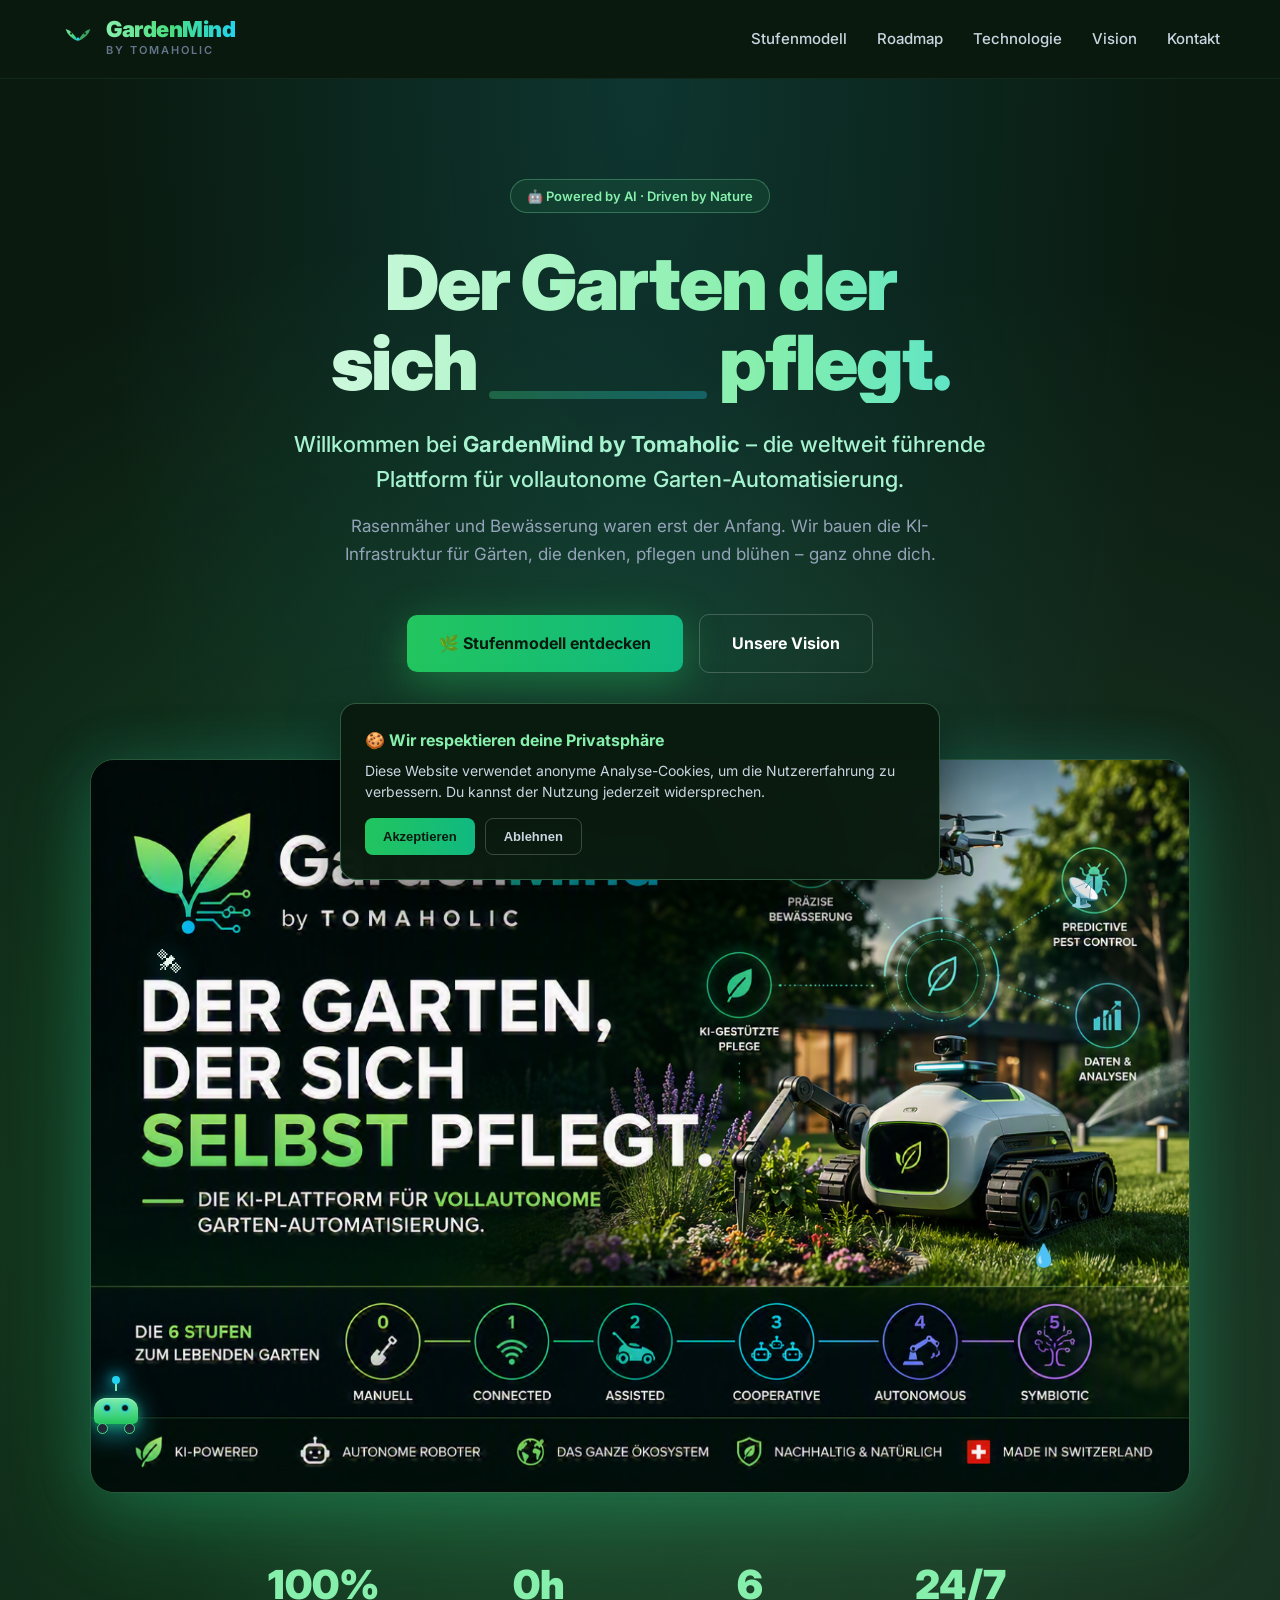
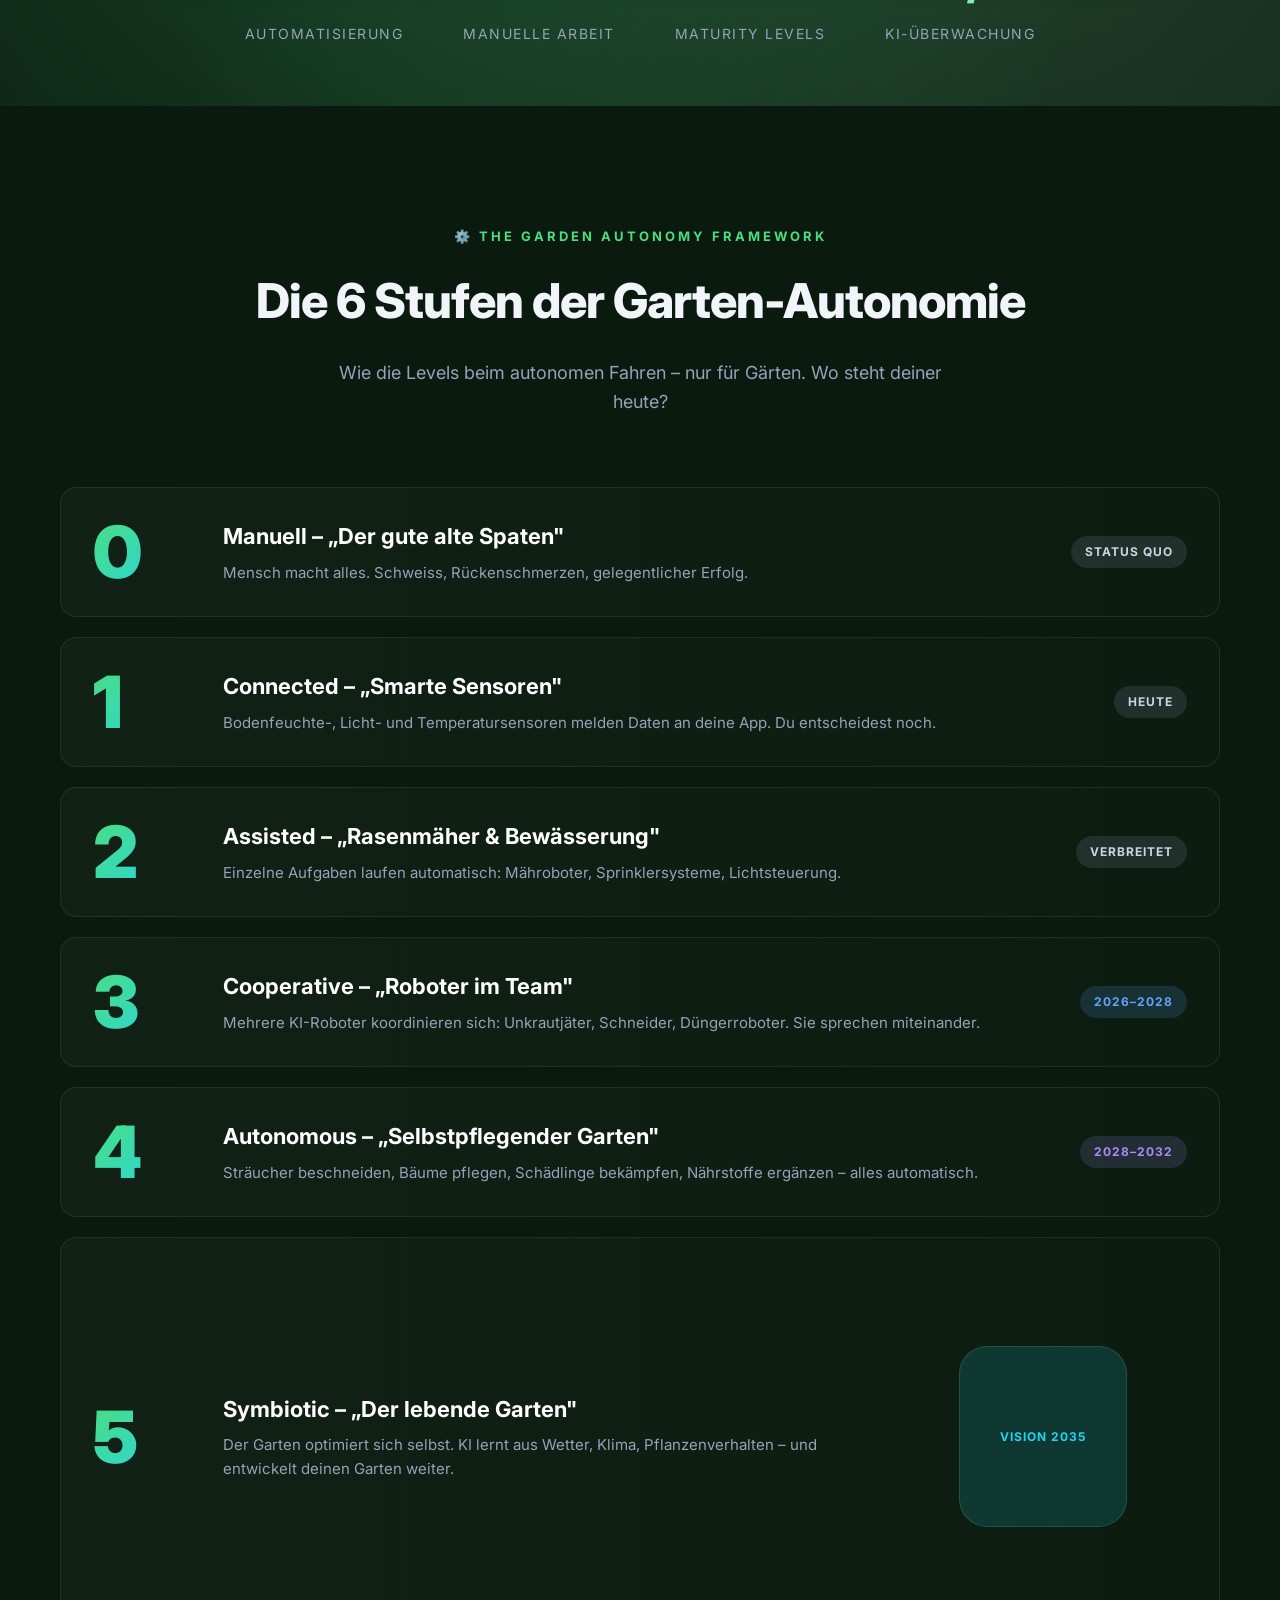
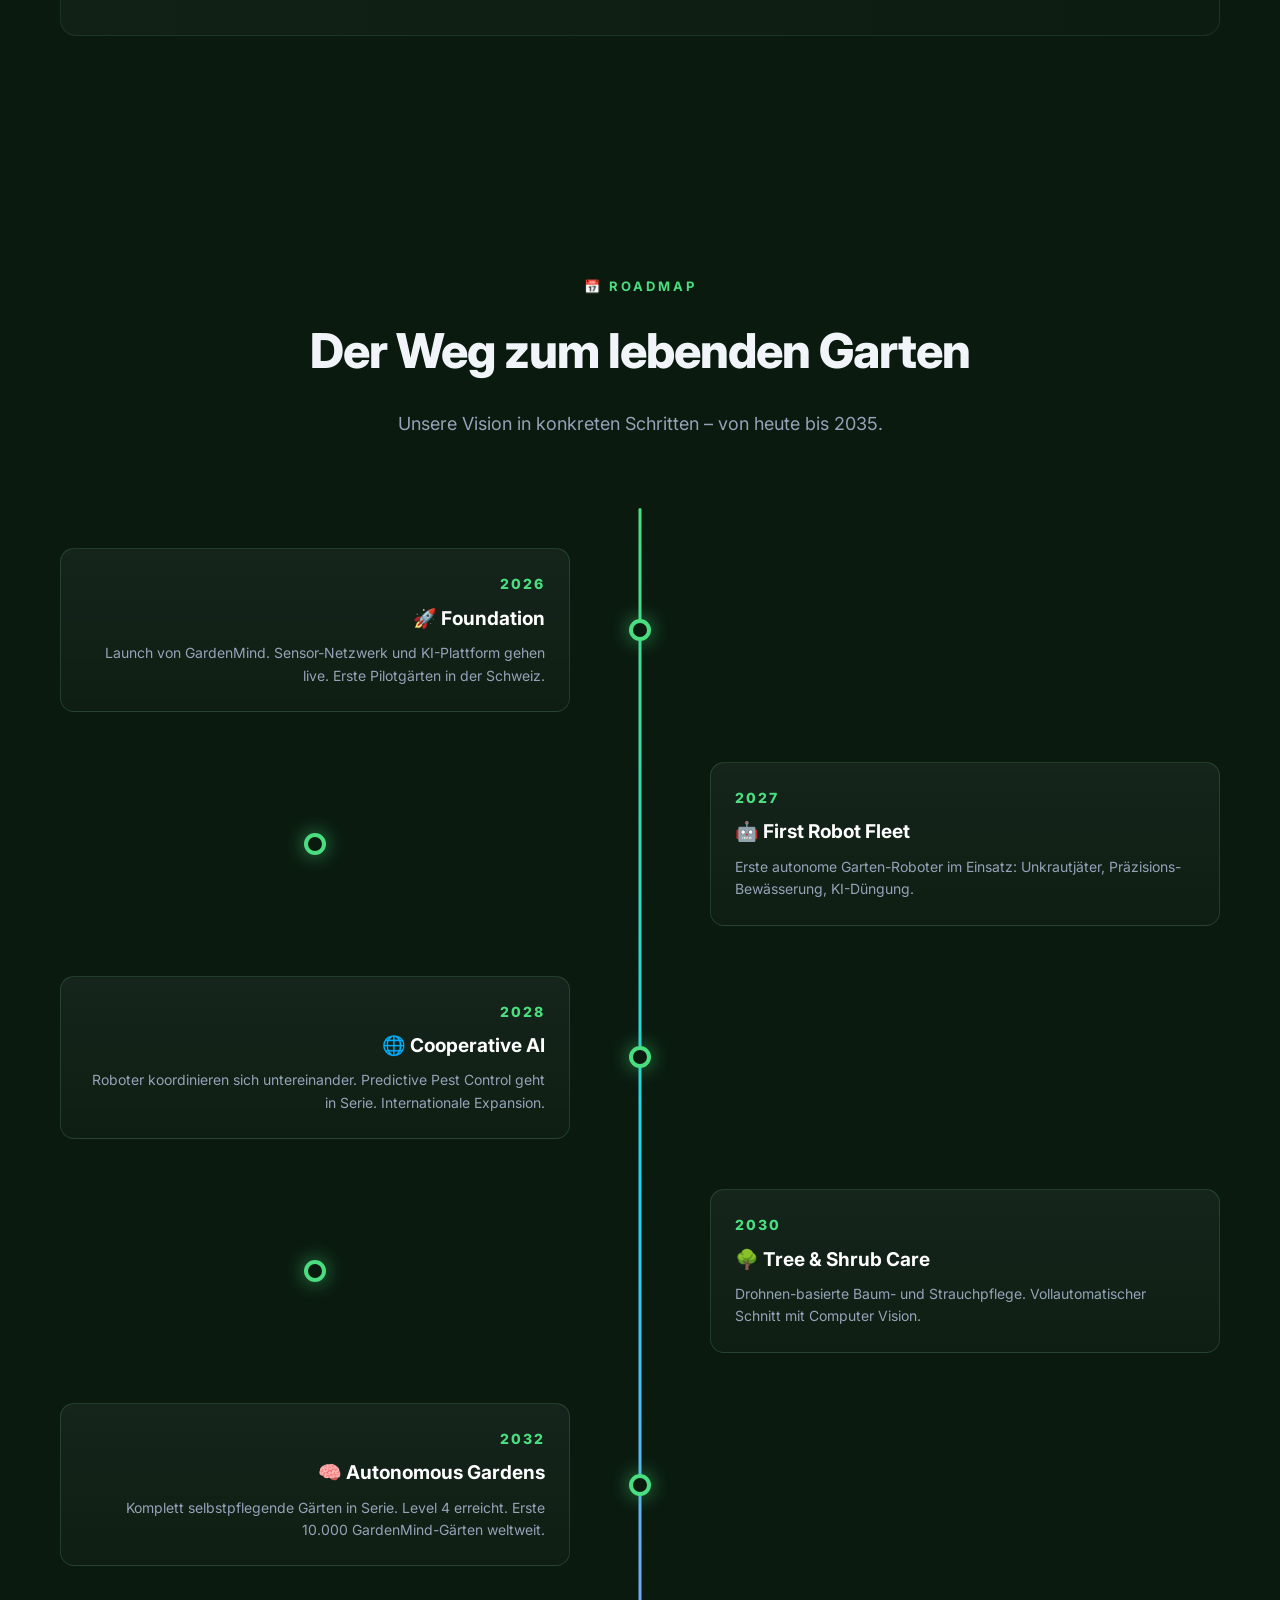
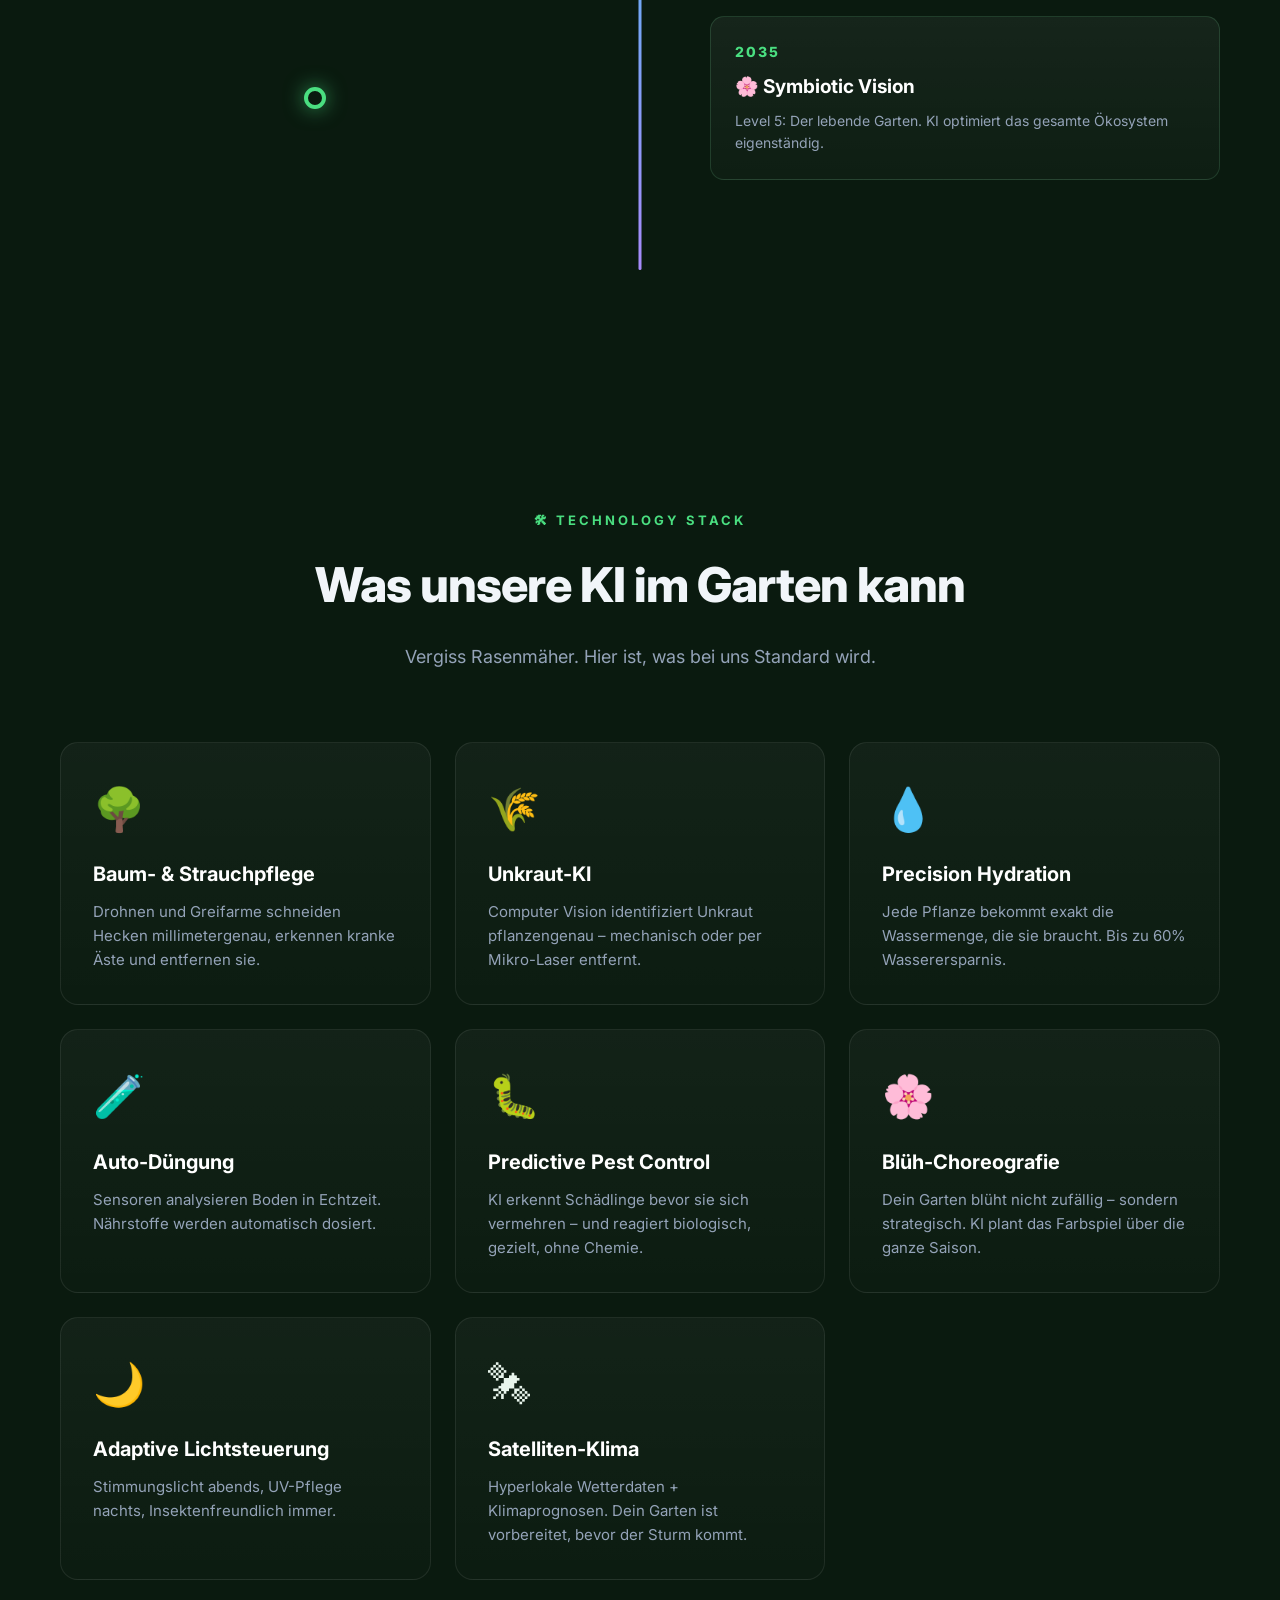
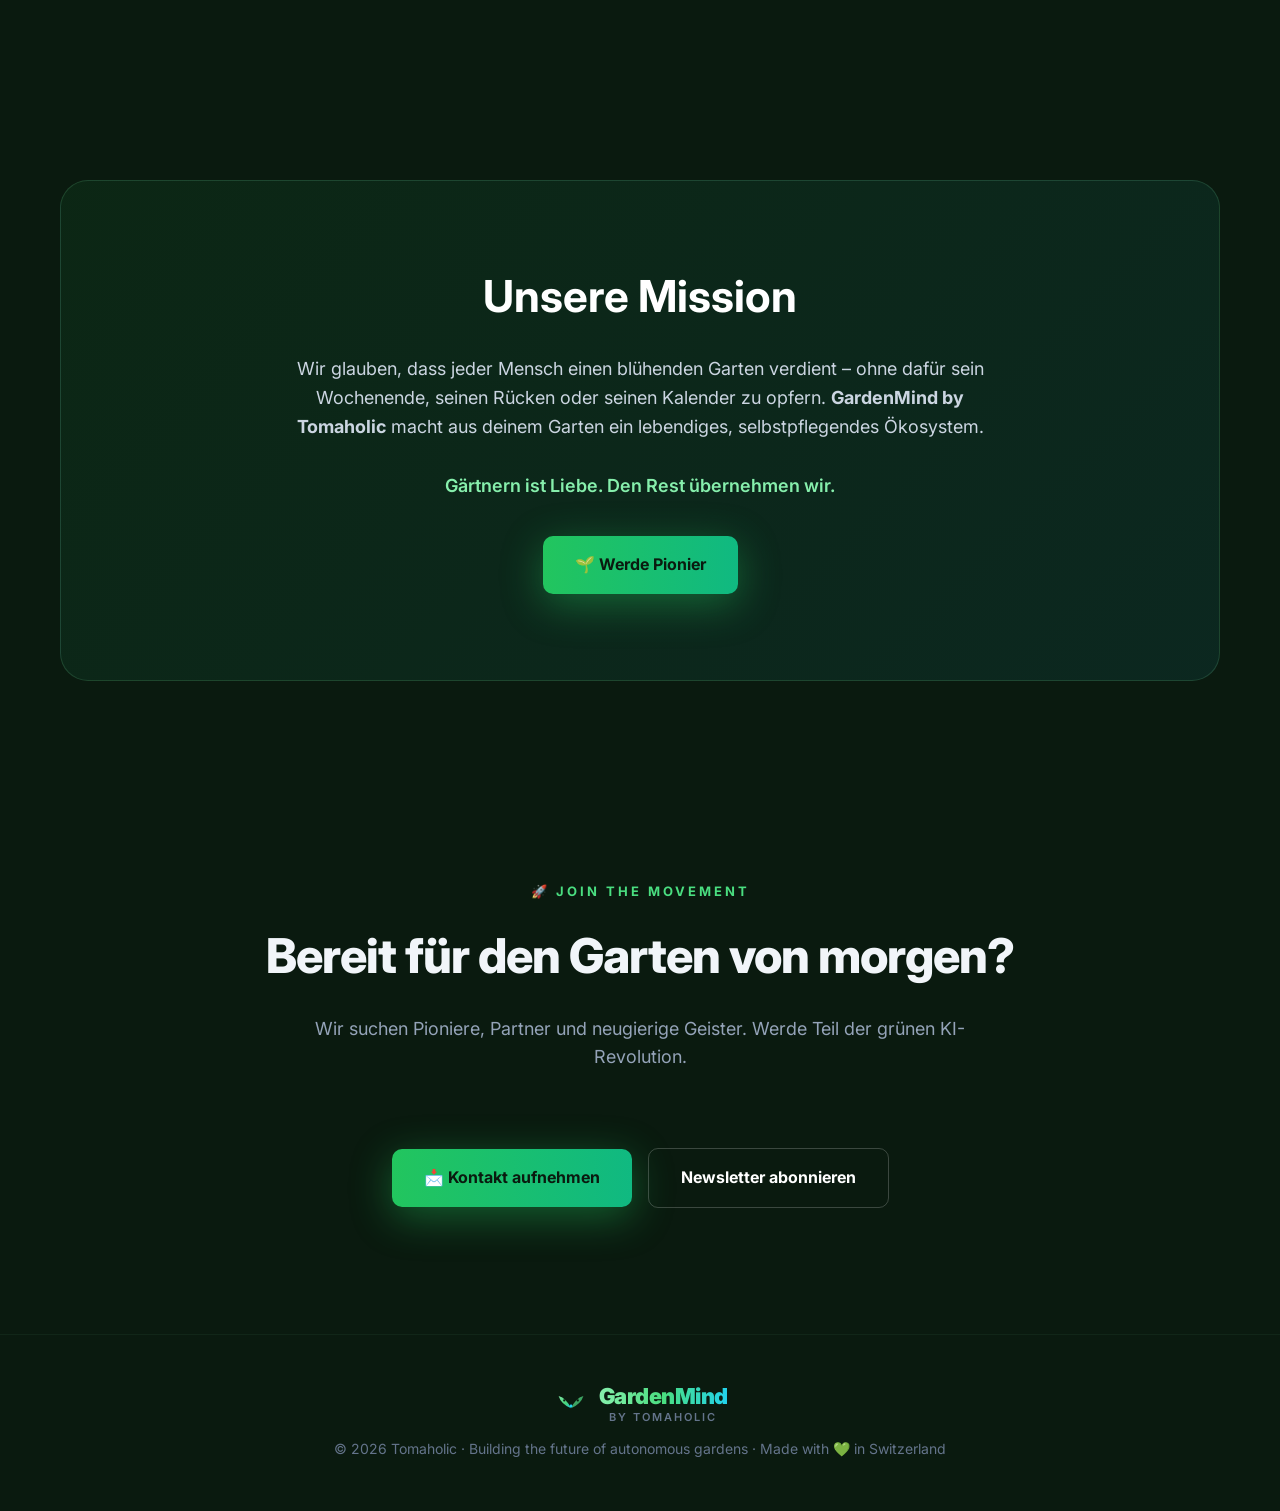
==== index.html @ 4bbeb1c3 "Update print statement from 'Hello' to 'Goodbye'" ====
<!DOCTYPE html>
<html lang="de">
<head>
    <meta charset="UTF-8">
    <meta name="viewport" content="width=device-width, initial-scale=1.0">

    <title>GardenMind by Tomaholic – Der Garten der sich selbst pflegt</title>
    <meta name="description" content="GardenMind by Tomaholic ist die weltweit führende KI-Plattform für vollautonome Garten-Automatisierung. In 6 Stufen zum Garten der Zukunft.">
    <meta name="keywords" content="Garten Automatisierung, AI Gartenpflege, Smart Garden, Autonomer Garten, Garten Roboter, KI Bewässerung, Tomaholic, GardenMind">
    <meta name="author" content="Tomaholic">
    <meta name="robots" content="index, follow">
    <link rel="canonical" href="https://tomaholic.ch">

    <meta property="og:type" content="website">
    <meta property="og:url" content="https://tomaholic.ch">
    <meta property="og:title" content="GardenMind by Tomaholic – Der Garten der sich selbst pflegt">
    <meta property="og:description" content="Die KI-Plattform für Gärten, die denken, blühen und sich pflegen.">
    <meta property="og:image" content="https://tomaholic.ch/hero.png">
    <meta property="og:locale" content="de_CH">
    <meta property="og:site_name" content="GardenMind by Tomaholic">

    <meta name="twitter:card" content="summary_large_image">
    <meta name="twitter:title" content="GardenMind by Tomaholic – Der Garten der sich selbst pflegt">
    <meta name="twitter:description" content="Die KI-Plattform für vollautonome Garten-Automatisierung.">
    <meta name="twitter:image" content="https://tomaholic.ch/hero.png">

    <link rel="icon" type="image/svg+xml" href="data:image/svg+xml,%3Csvg xmlns='http://www.w3.org/2000/svg' viewBox='0 0 64 64'%3E%3Cdefs%3E%3ClinearGradient id='g' x1='0%25' y1='0%25' x2='100%25' y2='100%25'%3E%3Cstop offset='0%25' stop-color='%2386efac'/%3E%3Cstop offset='60%25' stop-color='%234ade80'/%3E%3Cstop offset='100%25' stop-color='%2322d3ee'/%3E%3C/linearGradient%3E%3C/defs%3E%3Cpath d='M32 56 L32 36' stroke='url(%23g)' stroke-width='3' stroke-linecap='round'/%3E%3Cpath d='M32 36 Q14 28 10 14 Q24 18 32 36 Z' fill='url(%23g)'/%3E%3Cpath d='M32 36 Q50 28 54 14 Q40 18 32 36 Z' fill='url(%23g)' opacity='0.7'/%3E%3Ccircle cx='32' cy='32' r='2.5' fill='%2322d3ee'/%3E%3C/svg%3E">

    <meta name="theme-color" content="#0a1a0f">

    <link rel="preconnect" href="https://fonts.googleapis.com">
    <link rel="preconnect" href="https://fonts.gstatic.com" crossorigin>
    <link href="https://fonts.googleapis.com/css2?family=Inter:wght@400;600;700;800;900&display=swap" rel="stylesheet">

    <style>
        * { box-sizing: border-box; margin: 0; padding: 0; }
        html { scroll-behavior: smooth; }
        body { font-family: 'Inter', sans-serif; background: #0a1a0f; color: #e8f5ec; line-height: 1.6; overflow-x: hidden; }

        .reveal { opacity: 0; transform: translateY(40px); transition: opacity 0.8s ease, transform 0.8s ease; }
        .reveal.visible { opacity: 1; transform: translateY(0); }

        nav { display: flex; justify-content: space-between; align-items: center; padding: 18px 60px; position: sticky; top: 0; background: rgba(10, 26, 15, 0.85); backdrop-filter: blur(14px); z-index: 999; border-bottom: 1px solid rgba(134, 239, 172, 0.08); }
        .logo-wrap { display: flex; align-items: center; gap: 10px; }
        .logo-svg { width: 36px; height: 36px; }
        .logo-text { font-weight: 900; font-size: 22px; background: linear-gradient(90deg, #86efac, #4ade80, #22d3ee); -webkit-background-clip: text; -webkit-text-fill-color: transparent; letter-spacing: -0.5px; line-height: 1; }
        .logo-sub { font-size: 11px; font-weight: 600; color: #64748b; letter-spacing: 2px; text-transform: uppercase; display: block; margin-top: 2px; }
        nav ul { display: flex; list-style: none; gap: 30px; }
        nav a { text-decoration: none; color: #cbd5e1; font-size: 15px; font-weight: 500; transition: 0.2s; }
        nav a:hover { color: #86efac; }

        .hero { text-align: center; padding: 100px 20px 60px; background: radial-gradient(ellipse at top, rgba(34,211,238,0.15), transparent 60%), radial-gradient(ellipse at 30% 70%, rgba(74,222,128,0.25), transparent 60%), radial-gradient(ellipse at 80% 80%, rgba(134,239,172,0.18), transparent 60%); position: relative; overflow: hidden; }
        .badge { display: inline-block; padding: 6px 16px; border-radius: 999px; border: 1px solid rgba(134,239,172,0.3); background: rgba(74,222,128,0.08); color: #86efac; font-size: 13px; font-weight: 600; margin-bottom: 30px; }
        .hero h1 { font-size: 76px; font-weight: 900; background: linear-gradient(90deg, #ffffff 0%, #86efac 60%, #22d3ee 100%); -webkit-background-clip: text; -webkit-text-fill-color: transparent; margin-bottom: 24px; line-height: 1.05; letter-spacing: -2px; }
        .hero h1 .underline { position: relative; display: inline-block; }
        .hero h1 .underline::after { content: ''; position: absolute; bottom: 4px; left: 0; width: 100%; height: 8px; background: linear-gradient(90deg, #4ade80, #22d3ee); opacity: 0.3; border-radius: 4px; z-index: -1; }
        .hero p.subtitle { font-size: 22px; color: #a7f3d0; max-width: 720px; margin: 0 auto 16px; font-weight: 500; }
        .hero p.subtext { font-size: 17px; color: #94a3b8; max-width: 640px; margin: 0 auto 40px; }

        .btn { display: inline-block; padding: 16px 32px; font-size: 16px; font-weight: 700; border-radius: 10px; text-decoration: none; transition: 0.3s; margin: 6px; cursor: pointer; border: none; }
        .btn-primary { background: linear-gradient(90deg, #22c55e, #10b981); color: #0a1a0f; box-shadow: 0 10px 40px rgba(34,197,94,0.4); }
        .btn-primary:hover { transform: translateY(-3px); box-shadow: 0 16px 50px rgba(34,197,94,0.6); }
        .btn-secondary { border: 1px solid rgba(255,255,255,0.2); color: #fff; }
        .btn-secondary:hover { background: rgba(255,255,255,0.06); border-color: #86efac; }

        /* === HERO VISUAL (Bild + Mini-Roboter + Sensoren) === */
        .hero-visual { position: relative; max-width: 1100px; margin: 80px auto 20px; border-radius: 24px; overflow: hidden; box-shadow: 0 30px 80px rgba(34,197,94,0.25), 0 0 60px rgba(34,211,238,0.15); border: 1px solid rgba(134,239,172,0.2); animation: heroEntrance 1.2s ease-out; }
        @keyframes heroEntrance { from { opacity: 0; transform: translateY(40px) scale(0.95); } to { opacity: 1; transform: translateY(0) scale(1); } }
        .hero-image { display: block; width: 100%; height: auto; transition: transform 0.6s ease; }
        .hero-visual:hover .hero-image { transform: scale(1.02); }
        .hero-glow { position: absolute; inset: -20px; background: radial-gradient(ellipse at center, rgba(74,222,128,0.15), transparent 70%); z-index: -1; animation: glowPulse 4s ease-in-out infinite; pointer-events: none; }
        @keyframes glowPulse { 0%, 100% { opacity: 0.6; transform: scale(1); } 50% { opacity: 1; transform: scale(1.05); } }

        .mini-robot { position: absolute; bottom: 8%; width: 50px; height: 45px; animation: miniDrive 14s linear infinite; filter: drop-shadow(0 4px 12px rgba(34,211,238,0.6)); z-index: 5; }
        @keyframes miniDrive { 0% { left: -8%; transform: scaleX(1); } 45% { left: 92%; transform: scaleX(1); } 50% { left: 92%; transform: scaleX(-1); } 95% { left: -8%; transform: scaleX(-1); } 100% { left: -8%; transform: scaleX(1); } }
        .mini-robot-body { position: absolute; bottom: 10px; left: 3px; width: 44px; height: 26px; background: linear-gradient(180deg, #86efac, #22c55e); border-radius: 12px 12px 5px 5px; box-shadow: 0 2px 10px rgba(34,197,94,0.6), inset 0 1px 0 rgba(255,255,255,0.3); }
        .mini-robot-eye { position: absolute; top: 6px; width: 8px; height: 8px; background: #0a1a0f; border-radius: 50%; border: 1.5px solid #22d3ee; animation: miniBlink 3s infinite; box-shadow: 0 0 8px #22d3ee; }
        .mini-robot-eye.left { left: 9px; }
        .mini-robot-eye.right { right: 9px; }
        @keyframes miniBlink { 0%,92%,100% { transform: scaleY(1); } 95% { transform: scaleY(0.1); } }
        .mini-robot-antenna { position: absolute; top: -8px; left: 50%; transform: translateX(-50%); width: 2px; height: 10px; background: #86efac; }
        .mini-robot-antenna::after { content: ''; position: absolute; top: -5px; left: -3px; width: 8px; height: 8px; background: #22d3ee; border-radius: 50%; box-shadow: 0 0 12px #22d3ee, 0 0 20px #22d3ee; animation: miniSignal 1s ease-in-out infinite; }
        @keyframes miniSignal { 0%,100% { opacity: 0.5; transform: scale(0.8); } 50% { opacity: 1; transform: scale(1.4); } }
        .mini-robot-wheel { position: absolute; bottom: 0; width: 11px; height: 11px; background: #1f2937; border-radius: 50%; border: 1.5px solid #4ade80; animation: miniSpin 0.4s linear infinite; }
        .mini-robot-wheel.left { left: 6px; }
        .mini-robot-wheel.right { right: 6px; }
        @keyframes miniSpin { from { transform: rotate(0deg); } to { transform: rotate(360deg); } }

        .floating-sensor { position: absolute; font-size: 28px; filter: drop-shadow(0 4px 12px rgba(34,211,238,0.5)); animation: float 5s ease-in-out infinite; pointer-events: none; z-index: 4; }
        .floating-sensor.s1 { top: 15%; right: 8%; animation-delay: 0s; }
        .floating-sensor.s2 { top: 25%; left: 6%; animation-delay: -1.5s; font-size: 24px; }
        .floating-sensor.s3 { bottom: 30%; right: 12%; animation-delay: -3s; font-size: 22px; }
        @keyframes float { 0%,100% { transform: translateY(0) rotate(0deg); } 50% { transform: translateY(-15px) rotate(5deg); } }

        .stats { display: flex; justify-content: center; gap: 60px; margin-top: 60px; flex-wrap: wrap; }
        .stat { text-align: center; }
        .stat-number { font-size: 40px; font-weight: 900; color: #86efac; display: inline-block; }
        .stat-label { color: #94a3b8; font-size: 14px; text-transform: uppercase; letter-spacing: 1.5px; margin-top: 6px; }

        section { padding: 120px 60px; max-width: 1280px; margin: 0 auto; }
        .section-tag { text-align: center; color: #4ade80; font-weight: 700; text-transform: uppercase; letter-spacing: 3px; font-size: 13px; margin-bottom: 16px; }
        .section-title { text-align: center; font-size: 48px; font-weight: 800; margin-bottom: 20px; color: #f1f5f9; letter-spacing: -1px; }
        .section-subtitle { text-align: center; color: #94a3b8; font-size: 18px; max-width: 650px; margin: 0 auto 70px; }

        .levels { display: grid; gap: 20px; }
        .level { display: grid; grid-template-columns: 100px 1fr auto; align-items: center; gap: 30px; padding: 28px 32px; background: linear-gradient(90deg, rgba(255,255,255,0.03), rgba(255,255,255,0.01)); border: 1px solid rgba(134,239,172,0.1); border-radius: 16px; transition: 0.3s; }
        .level:hover { transform: translateX(8px); border-color: rgba(134,239,172,0.4); box-shadow: 0 10px 40px rgba(0,0,0,0.4); }
        .level-num { font-size: 72px; font-weight: 900; background: linear-gradient(135deg, #4ade80, #22d3ee); -webkit-background-clip: text; -webkit-text-fill-color: transparent; line-height: 1; }
        .level-content h3 { font-size: 22px; color: #fff; margin-bottom: 6px; }
        .level-content p { color: #94a3b8; font-size: 15px; }
        .level-tag { padding: 6px 14px; border-radius: 999px; font-size: 12px; font-weight: 700; text-transform: uppercase; letter-spacing: 1px; white-space: nowrap; }
        .level-tag.now { background: rgba(148,163,184,0.15); color: #cbd5e1; }
        .level-tag.soon { background: rgba(96,165,250,0.15); color: #60a5fa; }
        .level-tag.future { background: rgba(167,139,250,0.15); color: #a78bfa; }
        .level-tag.vision { background: rgba(34,211,238,0.15); color: #22d3ee; }

        .roadmap { position: relative; padding: 40px 0; }
        .roadmap::before { content: ''; position: absolute; left: 50%; top: 0; bottom: 0; width: 3px; background: linear-gradient(180deg, #4ade80, #22d3ee, #a78bfa); transform: translateX(-50%); border-radius: 3px; }
        .milestone { display: grid; grid-template-columns: 1fr 80px 1fr; align-items: center; gap: 30px; margin-bottom: 50px; position: relative; }
        .milestone-dot { width: 22px; height: 22px; background: #0a1a0f; border: 4px solid #4ade80; border-radius: 50%; justify-self: center; z-index: 2; box-shadow: 0 0 20px rgba(74,222,128,0.6); }
        .milestone-card { background: linear-gradient(180deg, rgba(255,255,255,0.05), rgba(255,255,255,0.02)); border: 1px solid rgba(134,239,172,0.15); border-radius: 14px; padding: 24px; transition: 0.3s; }
        .milestone-card:hover { transform: scale(1.03); border-color: rgba(134,239,172,0.4); box-shadow: 0 10px 30px rgba(0,0,0,0.3); }
        .milestone-year { font-size: 14px; font-weight: 800; color: #4ade80; letter-spacing: 2px; margin-bottom: 8px; }
        .milestone-card h3 { font-size: 19px; color: #fff; margin-bottom: 8px; }
        .milestone-card p { color: #94a3b8; font-size: 14px; }
        .milestone.right .milestone-card { grid-column: 3; }
        .milestone.left .milestone-card { grid-column: 1; text-align: right; }

        .features { display: grid; grid-template-columns: repeat(auto-fit, minmax(280px, 1fr)); gap: 24px; }
        .feature { background: linear-gradient(180deg, rgba(255,255,255,0.04), rgba(255,255,255,0.01)); border: 1px solid rgba(255,255,255,0.08); border-radius: 18px; padding: 32px; transition: 0.3s; }
        .feature:hover { transform: translateY(-8px); border-color: rgba(134,239,172,0.4); box-shadow: 0 20px 50px rgba(0,0,0,0.5); }
        .feature .emoji { font-size: 42px; margin-bottom: 16px; display: block; }
        .feature h3 { font-size: 20px; color: #fff; margin-bottom: 10px; }
        .feature p { color: #94a3b8; font-size: 15px; }

        .vision { text-align: center; background: linear-gradient(135deg, rgba(34,197,94,0.08), rgba(34,211,238,0.08)); border: 1px solid rgba(134,239,172,0.15); border-radius: 28px; padding: 80px 40px; margin: 80px 60px; }
        .vision h2 { font-size: 44px; margin-bottom: 24px; color: #fff; }
        .vision p { color: #cbd5e1; font-size: 18px; max-width: 700px; margin: 0 auto 30px; }

        footer { text-align: center; padding: 50px 20px; color: #64748b; font-size: 14px; border-top: 1px solid rgba(134,239,172,0.06); }
        footer .logo-wrap { justify-content: center; margin-bottom: 12px; }

        .scroll-top { position: fixed; bottom: 30px; right: 30px; width: 50px; height: 50px; background: linear-gradient(135deg, #22c55e, #10b981); color: #0a1a0f; border: none; border-radius: 50%; font-size: 24px; cursor: pointer; box-shadow: 0 6px 20px rgba(34,197,94,0.4); opacity: 0; pointer-events: none; transition: opacity 0.3s, transform 0.3s; z-index: 998; }
        .scroll-top.visible { opacity: 1; pointer-events: auto; }
        .scroll-top:hover { transform: translateY(-4px); }

        .cookie-banner { position: fixed; bottom: 20px; left: 20px; right: 20px; max-width: 600px; margin: 0 auto; background: rgba(10,26,15,0.98); border: 1px solid rgba(134,239,172,0.3); border-radius: 16px; padding: 24px; color: #e8f5ec; font-size: 14px; box-shadow: 0 20px 50px rgba(0,0,0,0.5); z-index: 9999; backdrop-filter: blur(20px); display: none; line-height: 1.5; }
        .cookie-banner.show { display: block; }
        .cookie-banner h4 { color: #86efac; margin-bottom: 8px; font-size: 16px; }
        .cookie-banner p { margin-bottom: 16px; color: #cbd5e1; }
        .cookie-banner .btn-row { display: flex; gap: 10px; flex-wrap: wrap; }
        .cookie-banner button { padding: 10px 18px; border-radius: 8px; font-size: 13px; font-weight: 600; cursor: pointer; border: none; }
        .cookie-banner .accept { background: linear-gradient(90deg, #22c55e, #10b981); color: #0a1a0f; }
        .cookie-banner .decline { background: transparent; color: #cbd5e1; border: 1px solid rgba(255,255,255,0.2); }

        @media (max-width: 768px) {
            .hero h1 { font-size: 44px; }
            .hero p.subtitle { font-size: 17px; }
            section { padding: 70px 20px; }
            nav { padding: 16px 20px; }
            nav ul { display: none; }
            .level { grid-template-columns: 60px 1fr; }
            .level-num { font-size: 48px; }
            .level-tag { grid-column: 2; justify-self: start; }
            .stats { gap: 30px; }
            .stat-number { font-size: 30px; }
            .vision { margin: 40px 20px; padding: 50px 20px; }
            .vision h2 { font-size: 32px; }
            .roadmap::before { left: 20px; }
            .milestone { grid-template-columns: 50px 1fr; gap: 16px; }
            .milestone-dot { grid-column: 1; }
            .milestone.right .milestone-card, .milestone.left .milestone-card { grid-column: 2; text-align: left; }
            .scroll-top { bottom: 20px; right: 20px; width: 44px; height: 44px; font-size: 20px; }
            .hero-visual { margin: 40px 15px 10px; border-radius: 16px; }
            .mini-robot { width: 35px; height: 32px; }
            .mini-robot-body { width: 32px; height: 18px; }
            .floating-sensor { font-size: 20px; }
            .floating-sensor.s2, .floating-sensor.s3 { font-size: 16px; }
        }
    </style>
</head>
<body>

<nav>
    <div class="logo-wrap">
        <svg class="logo-svg" viewBox="0 0 64 64" xmlns="http://www.w3.org/2000/svg">
            <defs>
                <linearGradient id="leafGrad" x1="0%" y1="0%" x2="100%" y2="100%">
                    <stop offset="0%" stop-color="#86efac"/>
                    <stop offset="60%" stop-color="#4ade80"/>
                    <stop offset="100%" stop-color="#22d3ee"/>
                </linearGradient>
            </defs>
            <path d="M32 56 L32 36" stroke="url(#leafGrad)" stroke-width="3" stroke-linecap="round"/>
            <path d="M32 36 Q14 28 10 14 Q24 18 32 36 Z" fill="url(#leafGrad)" opacity="0.95"/>
            <path d="M32 36 Q50 28 54 14 Q40 18 32 36 Z" fill="url(#leafGrad)" opacity="0.7"/>
            <circle cx="20" cy="22" r="2" fill="#0a1a0f"/>
            <circle cx="44" cy="22" r="2" fill="#0a1a0f"/>
            <circle cx="32" cy="32" r="2.5" fill="#22d3ee"/>
        </svg>
        <div>
            <div class="logo-text">GardenMind</div>
            <span class="logo-sub">by Tomaholic</span>
        </div>
    </div>
    <ul>
        <li><a href="#levels">Stufenmodell</a></li>
        <li><a href="#roadmap">Roadmap</a></li>
        <li><a href="#features">Technologie</a></li>
        <li><a href="#vision">Vision</a></li>
        <li><a href="#contact">Kontakt</a></li>
    </ul>
</nav>

<header class="hero">
    <div class="badge">🤖 Powered by AI · Driven by Nature</div>
    <h1>Der Garten der<br>sich <span class="underline">selbst</span> pflegt.</h1>
    <p class="subtitle">Willkommen bei <strong>GardenMind by Tomaholic</strong> – die weltweit führende Plattform für vollautonome Garten-Automatisierung.</p>
    <p class="subtext">Rasenmäher und Bewässerung waren erst der Anfang. Wir bauen die KI-Infrastruktur für Gärten, die denken, pflegen und blühen – ganz ohne dich.</p>
    <a href="#levels" class="btn btn-primary">🌿 Stufenmodell entdecken</a>
    <a href="#vision" class="btn btn-secondary">Unsere Vision</a>

    <!-- HERO IMAGE mit Mini-Roboter und schwebenden Sensoren -->
    <div class="hero-visual">
        <img src="hero.png" alt="GardenMind AI – Autonomer Garten der Zukunft" class="hero-image">
        <div class="hero-glow"></div>

        <!-- Mini-Roboter fährt unten am Bild -->
        <div class="mini-robot">
            <div class="mini-robot-antenna"></div>
            <div class="mini-robot-body">
                <div class="mini-robot-eye left"></div>
                <div class="mini-robot-eye right"></div>
            </div>
            <div class="mini-robot-wheel left"></div>
            <div class="mini-robot-wheel right"></div>
        </div>

        <!-- Schwebende Sensoren -->
        <div class="floating-sensor s1">📡</div>
        <div class="floating-sensor s2">🛰</div>
        <div class="floating-sensor s3">💧</div>
    </div>

    <div class="stats reveal">
        <div class="stat"><div class="stat-number">100%</div><div class="stat-label">Automatisierung</div></div>
        <div class="stat"><div class="stat-number">0h</div><div class="stat-label">Manuelle Arbeit</div></div>
        <div class="stat"><div class="stat-number">6</div><div class="stat-label">Maturity Levels</div></div>
        <div class="stat"><div class="stat-number">24/7</div><div class="stat-label">KI-Überwachung</div></div>
    </div>
</header>

<section id="levels" class="reveal">
    <div class="section-tag">⚙️ The Garden Autonomy Framework</div>
    <h2 class="section-title">Die 6 Stufen der Garten-Autonomie</h2>
    <p class="section-subtitle">Wie die Levels beim autonomen Fahren – nur für Gärten. Wo steht deiner heute?</p>
    <div class="levels">
        <div class="level"><div class="level-num">0</div><div class="level-content"><h3>Manuell – „Der gute alte Spaten"</h3><p>Mensch macht alles. Schweiss, Rückenschmerzen, gelegentlicher Erfolg.</p></div><span class="level-tag now">Status Quo</span></div>
        <div class="level"><div class="level-num">1</div><div class="level-content"><h3>Connected – „Smarte Sensoren"</h3><p>Bodenfeuchte-, Licht- und Temperatursensoren melden Daten an deine App. Du entscheidest noch.</p></div><span class="level-tag now">Heute</span></div>
        <div class="level"><div class="level-num">2</div><div class="level-content"><h3>Assisted – „Rasenmäher & Bewässerung"</h3><p>Einzelne Aufgaben laufen automatisch: Mähroboter, Sprinklersysteme, Lichtsteuerung.</p></div><span class="level-tag now">Verbreitet</span></div>
        <div class="level"><div class="level-num">3</div><div class="level-content"><h3>Cooperative – „Roboter im Team"</h3><p>Mehrere KI-Roboter koordinieren sich: Unkrautjäter, Schneider, Düngerroboter. Sie sprechen miteinander.</p></div><span class="level-tag soon">2026–2028</span></div>
        <div class="level"><div class="level-num">4</div><div class="level-content"><h3>Autonomous – „Selbstpflegender Garten"</h3><p>Sträucher beschneiden, Bäume pflegen, Schädlinge bekämpfen, Nährstoffe ergänzen – alles automatisch.</p></div><span class="level-tag future">2028–2032</span></div>
        <div class="level"><div class="level-num">5</div><div class="level-content"><h3>Symbiotic – „Der lebende Garten"</h3><p>Der Garten optimiert sich selbst. KI lernt aus Wetter, Klima, Pflanzenverhalten – und entwickelt deinen Garten weiter.</p></div><span class="level-tag vision">Vision 2035</span></div>
    </div>
</section>

<section id="roadmap" class="reveal">
    <div class="section-tag">📅 Roadmap</div>
    <h2 class="section-title">Der Weg zum lebenden Garten</h2>
    <p class="section-subtitle">Unsere Vision in konkreten Schritten – von heute bis 2035.</p>
    <div class="roadmap">
        <div class="milestone left"><div class="milestone-card"><div class="milestone-year">2026</div><h3>🚀 Foundation</h3><p>Launch von GardenMind. Sensor-Netzwerk und KI-Plattform gehen live. Erste Pilotgärten in der Schweiz.</p></div><div class="milestone-dot"></div></div>
        <div class="milestone right"><div class="milestone-dot"></div><div class="milestone-card"><div class="milestone-year">2027</div><h3>🤖 First Robot Fleet</h3><p>Erste autonome Garten-Roboter im Einsatz: Unkrautjäter, Präzisions-Bewässerung, KI-Düngung.</p></div></div>
        <div class="milestone left"><div class="milestone-card"><div class="milestone-year">2028</div><h3>🌐 Cooperative AI</h3><p>Roboter koordinieren sich untereinander. Predictive Pest Control geht in Serie. Internationale Expansion.</p></div><div class="milestone-dot"></div></div>
        <div class="milestone right"><div class="milestone-dot"></div><div class="milestone-card"><div class="milestone-year">2030</div><h3>🌳 Tree & Shrub Care</h3><p>Drohnen-basierte Baum- und Strauchpflege. Vollautomatischer Schnitt mit Computer Vision.</p></div></div>
        <div class="milestone left"><div class="milestone-card"><div class="milestone-year">2032</div><h3>🧠 Autonomous Gardens</h3><p>Komplett selbstpflegende Gärten in Serie. Level 4 erreicht. Erste 10.000 GardenMind-Gärten weltweit.</p></div><div class="milestone-dot"></div></div>
        <div class="milestone right"><div class="milestone-dot"></div><div class="milestone-card"><div class="milestone-year">2035</div><h3>🌸 Symbiotic Vision</h3><p>Level 5: Der lebende Garten. KI optimiert das gesamte Ökosystem eigenständig.</p></div></div>
    </div>
</section>

<section id="features" class="reveal">
    <div class="section-tag">🛠 Technology Stack</div>
    <h2 class="section-title">Was unsere KI im Garten kann</h2>
    <p class="section-subtitle">Vergiss Rasenmäher. Hier ist, was bei uns Standard wird.</p>
    <div class="features">
        <div class="feature"><span class="emoji">🌳</span><h3>Baum- & Strauchpflege</h3><p>Drohnen und Greifarme schneiden Hecken millimetergenau, erkennen kranke Äste und entfernen sie.</p></div>
        <div class="feature"><span class="emoji">🌾</span><h3>Unkraut-KI</h3><p>Computer Vision identifiziert Unkraut pflanzengenau – mechanisch oder per Mikro-Laser entfernt.</p></div>
        <div class="feature"><span class="emoji">💧</span><h3>Precision Hydration</h3><p>Jede Pflanze bekommt exakt die Wassermenge, die sie braucht. Bis zu 60% Wasserersparnis.</p></div>
        <div class="feature"><span class="emoji">🧪</span><h3>Auto-Düngung</h3><p>Sensoren analysieren Boden in Echtzeit. Nährstoffe werden automatisch dosiert.</p></div>
        <div class="feature"><span class="emoji">🐛</span><h3>Predictive Pest Control</h3><p>KI erkennt Schädlinge bevor sie sich vermehren – und reagiert biologisch, gezielt, ohne Chemie.</p></div>
        <div class="feature"><span class="emoji">🌸</span><h3>Blüh-Choreografie</h3><p>Dein Garten blüht nicht zufällig – sondern strategisch. KI plant das Farbspiel über die ganze Saison.</p></div>
        <div class="feature"><span class="emoji">🌙</span><h3>Adaptive Lichtsteuerung</h3><p>Stimmungslicht abends, UV-Pflege nachts, Insektenfreundlich immer.</p></div>
        <div class="feature"><span class="emoji">🛰</span><h3>Satelliten-Klima</h3><p>Hyperlokale Wetterdaten + Klimaprognosen. Dein Garten ist vorbereitet, bevor der Sturm kommt.</p></div>
    </div>
</section>

<div class="vision reveal" id="vision">
    <h2>Unsere Mission</h2>
    <p>Wir glauben, dass jeder Mensch einen blühenden Garten verdient – ohne dafür sein Wochenende, seinen Rücken oder seinen Kalender zu opfern. <strong>GardenMind by Tomaholic</strong> macht aus deinem Garten ein lebendiges, selbstpflegendes Ökosystem.</p>
    <p style="color: #86efac; font-weight: 600;">Gärtnern ist Liebe. Den Rest übernehmen wir.</p>
    <a href="#contact" class="btn btn-primary">🌱 Werde Pionier</a>
</div>

<section id="contact" class="reveal" style="text-align:center;">
    <div class="section-tag">🚀 Join the Movement</div>
    <h2 class="section-title">Bereit für den Garten von morgen?</h2>
    <p class="section-subtitle">Wir suchen Pioniere, Partner und neugierige Geister. Werde Teil der grünen KI-Revolution.</p>
    <a href="mailto:hello@tomaholic.ch" class="btn btn-primary">📩 Kontakt aufnehmen</a>
    <a href="#" class="btn btn-secondary">Newsletter abonnieren</a>
</section>

<footer>
    <div class="logo-wrap">
        <svg class="logo-svg" viewBox="0 0 64 64" xmlns="http://www.w3.org/2000/svg">
            <defs>
                <linearGradient id="leafGradFooter" x1="0%" y1="0%" x2="100%" y2="100%">
                    <stop offset="0%" stop-color="#86efac"/>
                    <stop offset="60%" stop-color="#4ade80"/>
                    <stop offset="100%" stop-color="#22d3ee"/>
                </linearGradient>
            </defs>
            <path d="M32 56 L32 36" stroke="url(#leafGradFooter)" stroke-width="3" stroke-linecap="round"/>
            <path d="M32 36 Q14 28 10 14 Q24 18 32 36 Z" fill="url(#leafGradFooter)" opacity="0.95"/>
            <path d="M32 36 Q50 28 54 14 Q40 18 32 36 Z" fill="url(#leafGradFooter)" opacity="0.7"/>
            <circle cx="20" cy="22" r="2" fill="#0a1a0f"/>
            <circle cx="44" cy="22" r="2" fill="#0a1a0f"/>
            <circle cx="32" cy="32" r="2.5" fill="#22d3ee"/>
        </svg>
        <div>
            <div class="logo-text">GardenMind</div>
            <span class="logo-sub">by Tomaholic</span>
        </div>
    </div>
    <p>© 2026 Tomaholic · Building the future of autonomous gardens · Made with 💚 in Switzerland</p>
</footer>

<button class="scroll-top" id="scrollTopBtn" aria-label="Nach oben scrollen">⬆</button>

<div class="cookie-banner" id="cookieBanner">
    <h4>🍪 Wir respektieren deine Privatsphäre</h4>
    <p>Diese Website verwendet anonyme Analyse-Cookies, um die Nutzererfahrung zu verbessern. Du kannst der Nutzung jederzeit widersprechen.</p>
    <div class="btn-row">
        <button class="accept" onclick="acceptCookies()">Akzeptieren</button>
        <button class="decline" onclick="declineCookies()">Ablehnen</button>
    </div>
</div>

<script>
    const observer = new IntersectionObserver((entries) => {
        entries.forEach(entry => {
            if (entry.isIntersecting) entry.target.classList.add('visible');
        });
    }, { threshold: 0.1, rootMargin: '0px 0px -50px 0px' });
    document.querySelectorAll('.reveal').forEach(el => observer.observe(el));

    const counters = document.querySelectorAll('.stat-number');
    const counterObserver = new IntersectionObserver((entries) => {
        entries.forEach(entry => {
            if (entry.isIntersecting && !entry.target.dataset.animated) {
                entry.target.dataset.animated = 'true';
                animateCounter(entry.target);
            }
        });
    }, { threshold: 0.5 });
    counters.forEach(c => counterObserver.observe(c));

    function animateCounter(el) {
        const text = el.textContent.trim();
        const match = text.match(/^(\d+)(.*)/);
        if (!match) return;
        const target = parseInt(match[1]);
        const suffix = match[2];
        let current = 0;
        const duration = 1500;
        const step = target / (duration / 16);
        const interval = setInterval(() => {
            current += step;
            if (current >= target) {
                el.textContent = target + suffix;
                clearInterval(interval);
            } else {
                el.textContent = Math.floor(current) + suffix;
            }
        }, 16);
    }

    const scrollBtn = document.getElementById('scrollTopBtn');
    window.addEventListener('scroll', () => {
        if (window.scrollY > 500) scrollBtn.classList.add('visible');
        else scrollBtn.classList.remove('visible');
    });
    scrollBtn.addEventListener('click', () => {
        window.scrollTo({ top: 0, behavior: 'smooth' });
    });

   
// === COOKIE CONSENT (DSG-konform) ===
const cookieBanner = document.getElementById('cookieBanner');
const consent = localStorage.getItem('cookie-consent');

if (!consent) {
    setTimeout(() => cookieBanner.classList.add('show'), 1500);
} else if (consent === 'accepted') {
    loadClarity();
}

function acceptCookies() {
    localStorage.setItem('cookie-consent', 'accepted');
    cookieBanner.classList.remove('show');
    loadClarity();
}

function declineCookies() {
    localStorage.setItem('cookie-consent', 'declined');
    cookieBanner.classList.remove('show');
}

// === MICROSOFT CLARITY (lädt nur nach Cookie-Zustimmung) ===
function loadClarity() {
    if (window.clarityLoaded) return;
    window.clarityLoaded = true;

    (function(c,l,a,r,i,t,y){
        c[a]=c[a]||function(){(c[a].q=c[a].q||[]).push(arguments)};
        t=l.createElement(r);t.async=1;t.src="https://www.clarity.ms/tag/"+i;
        y=l.getElementsByTagName(r)[0];y.parentNode.insertBefore(t,y);
    })(window, document, "clarity", "script", "xglxnos622");
}

</script>

</body>
</html>
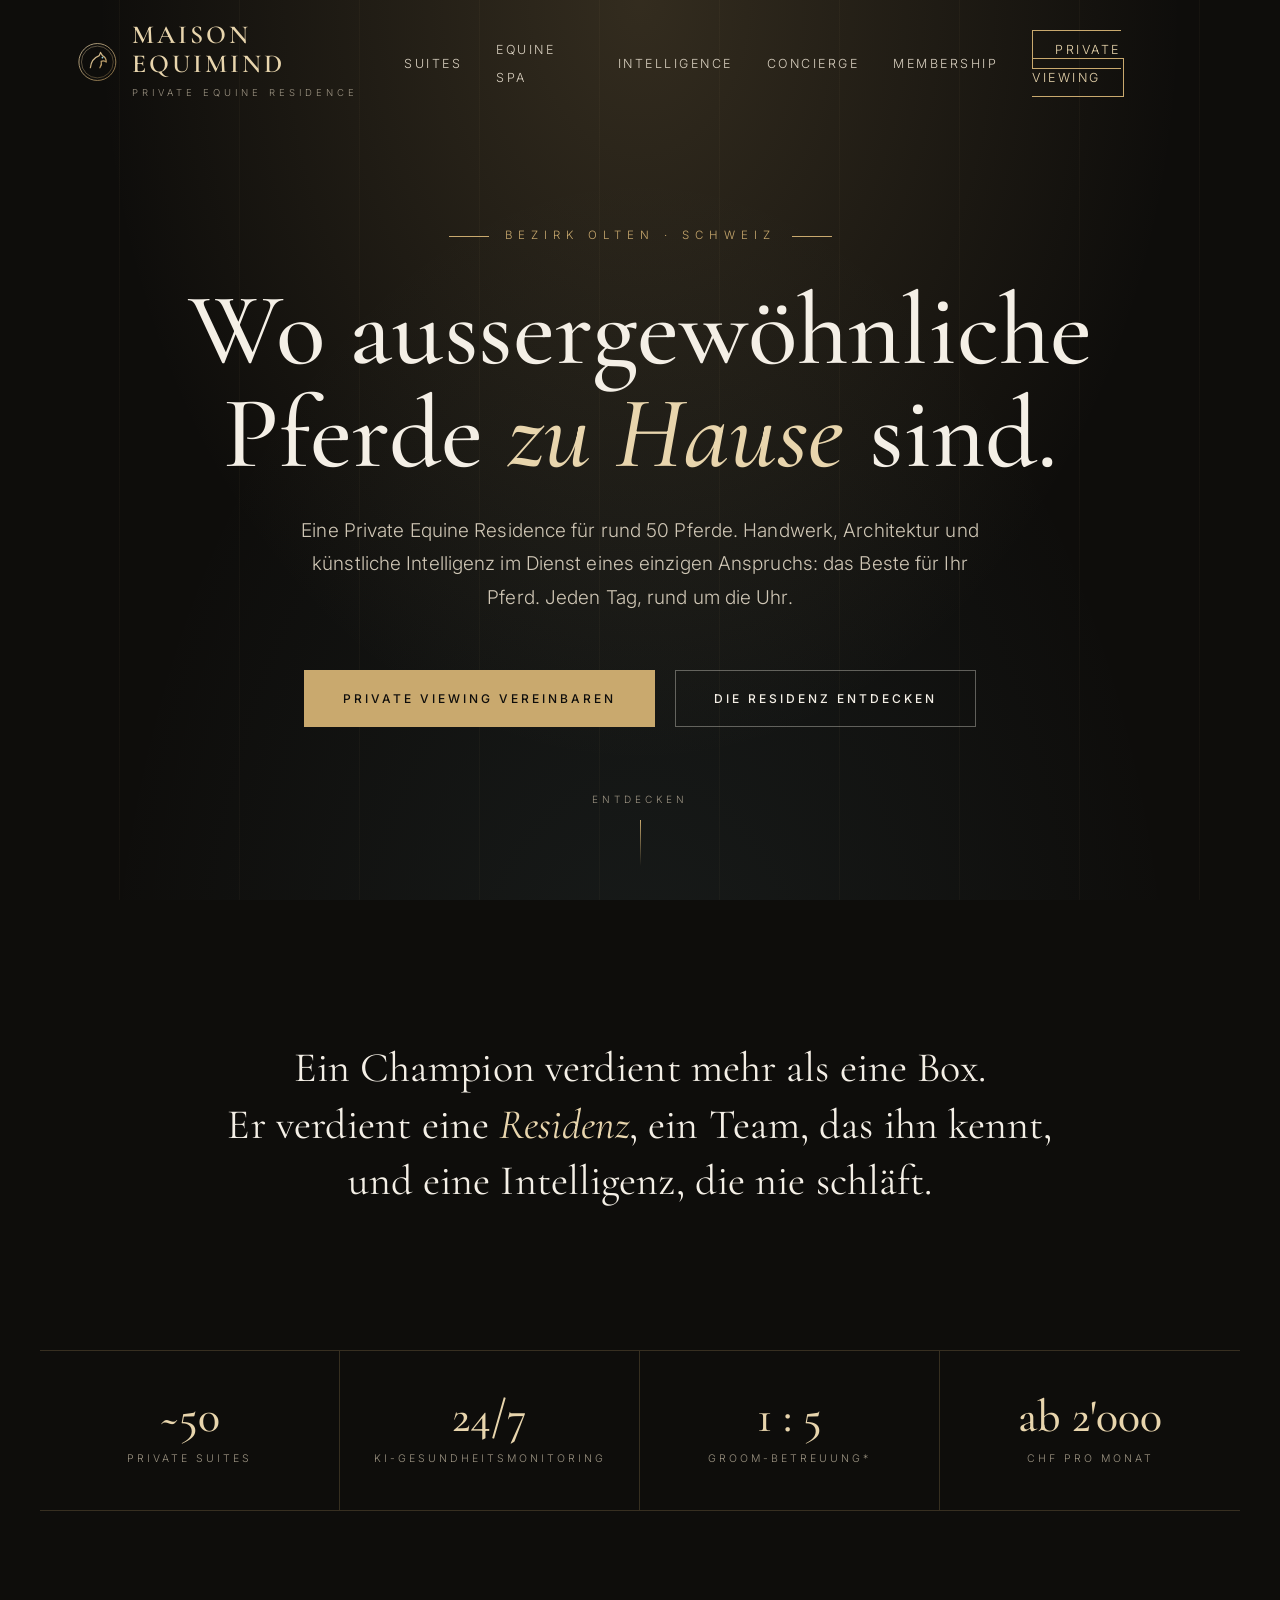
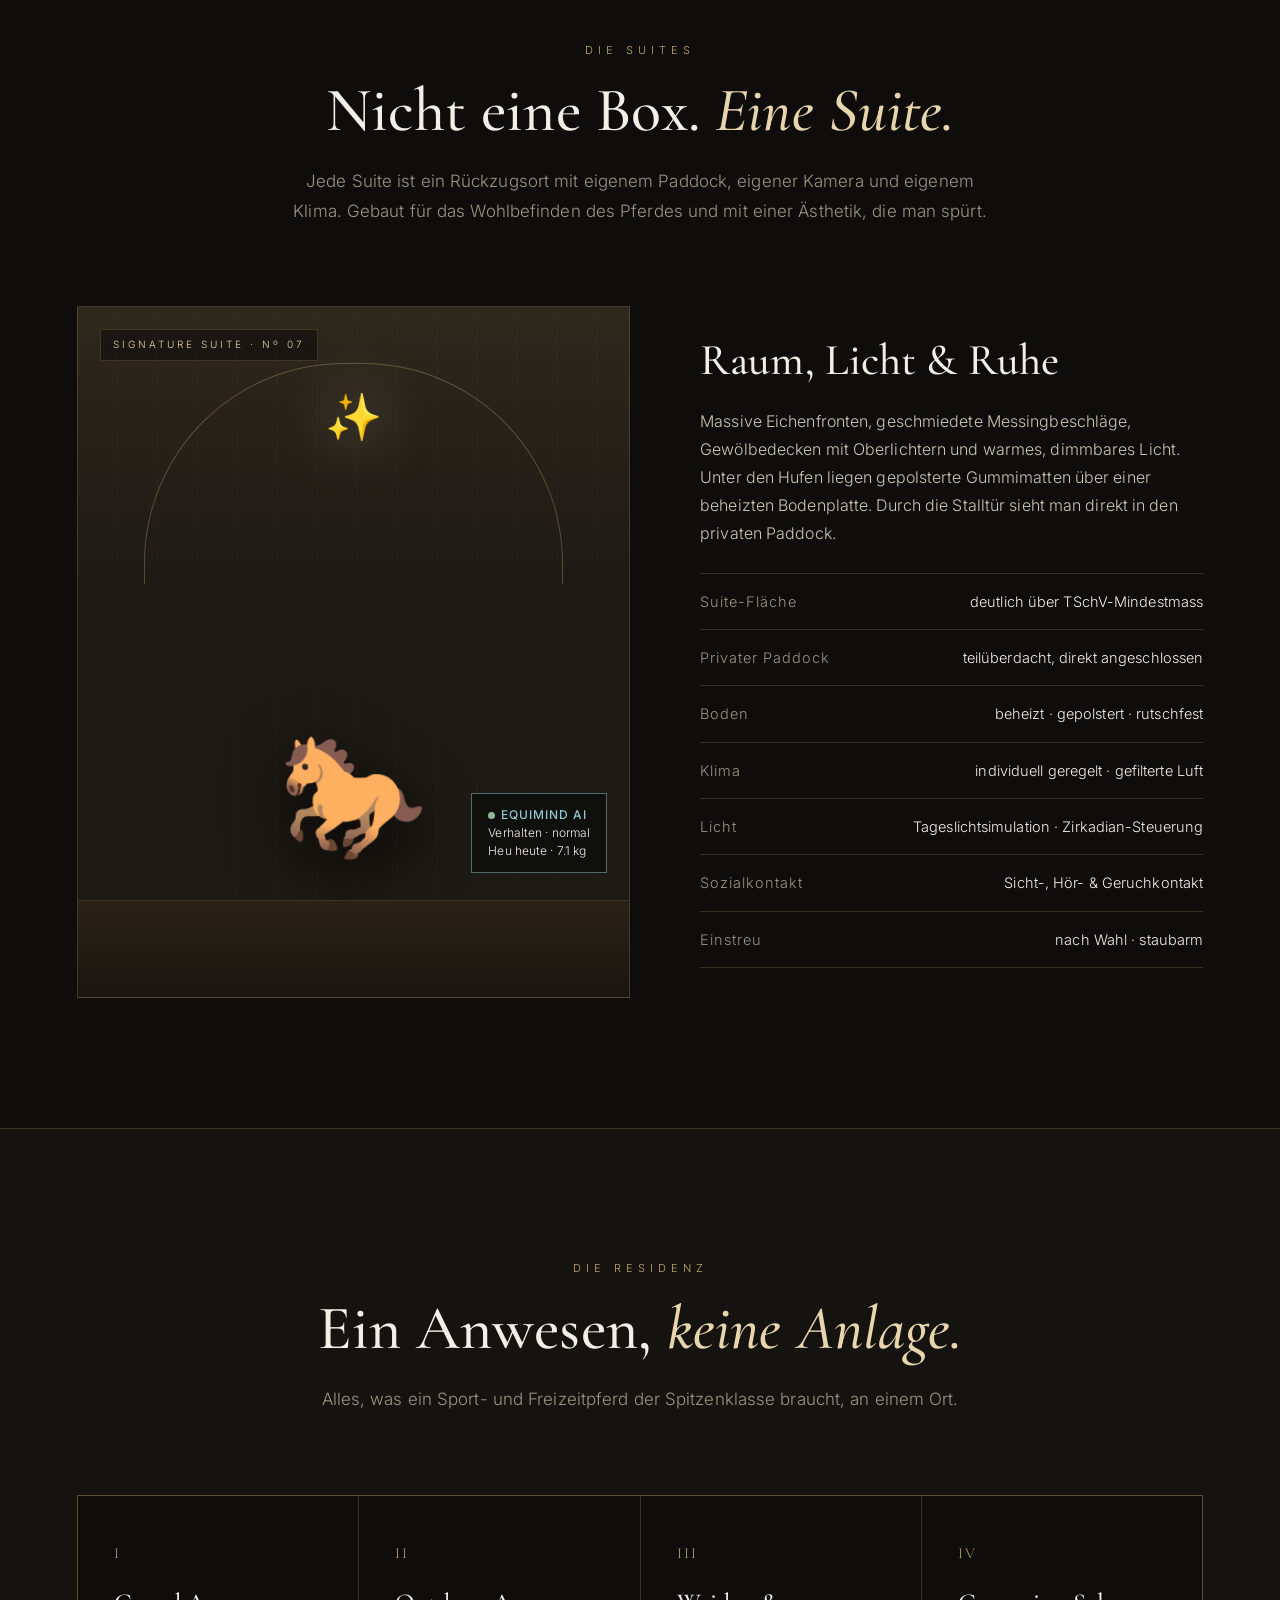
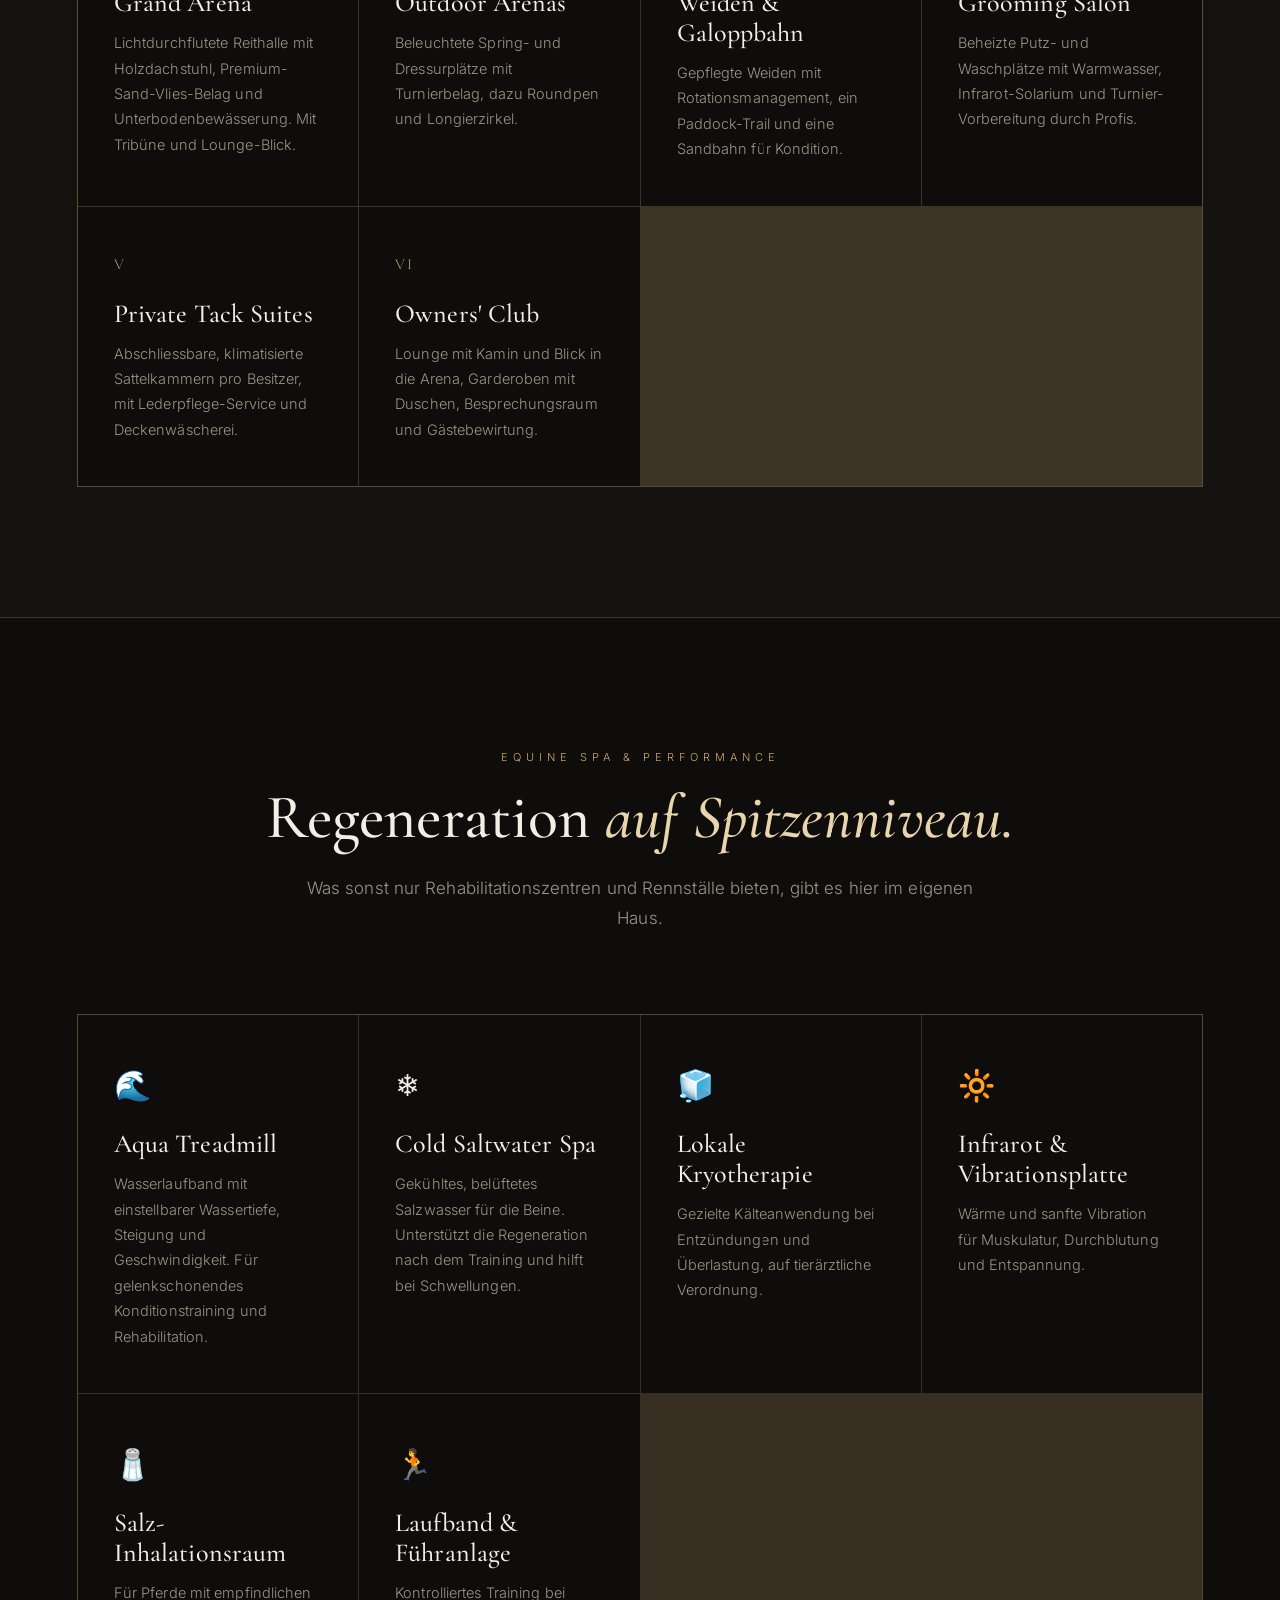
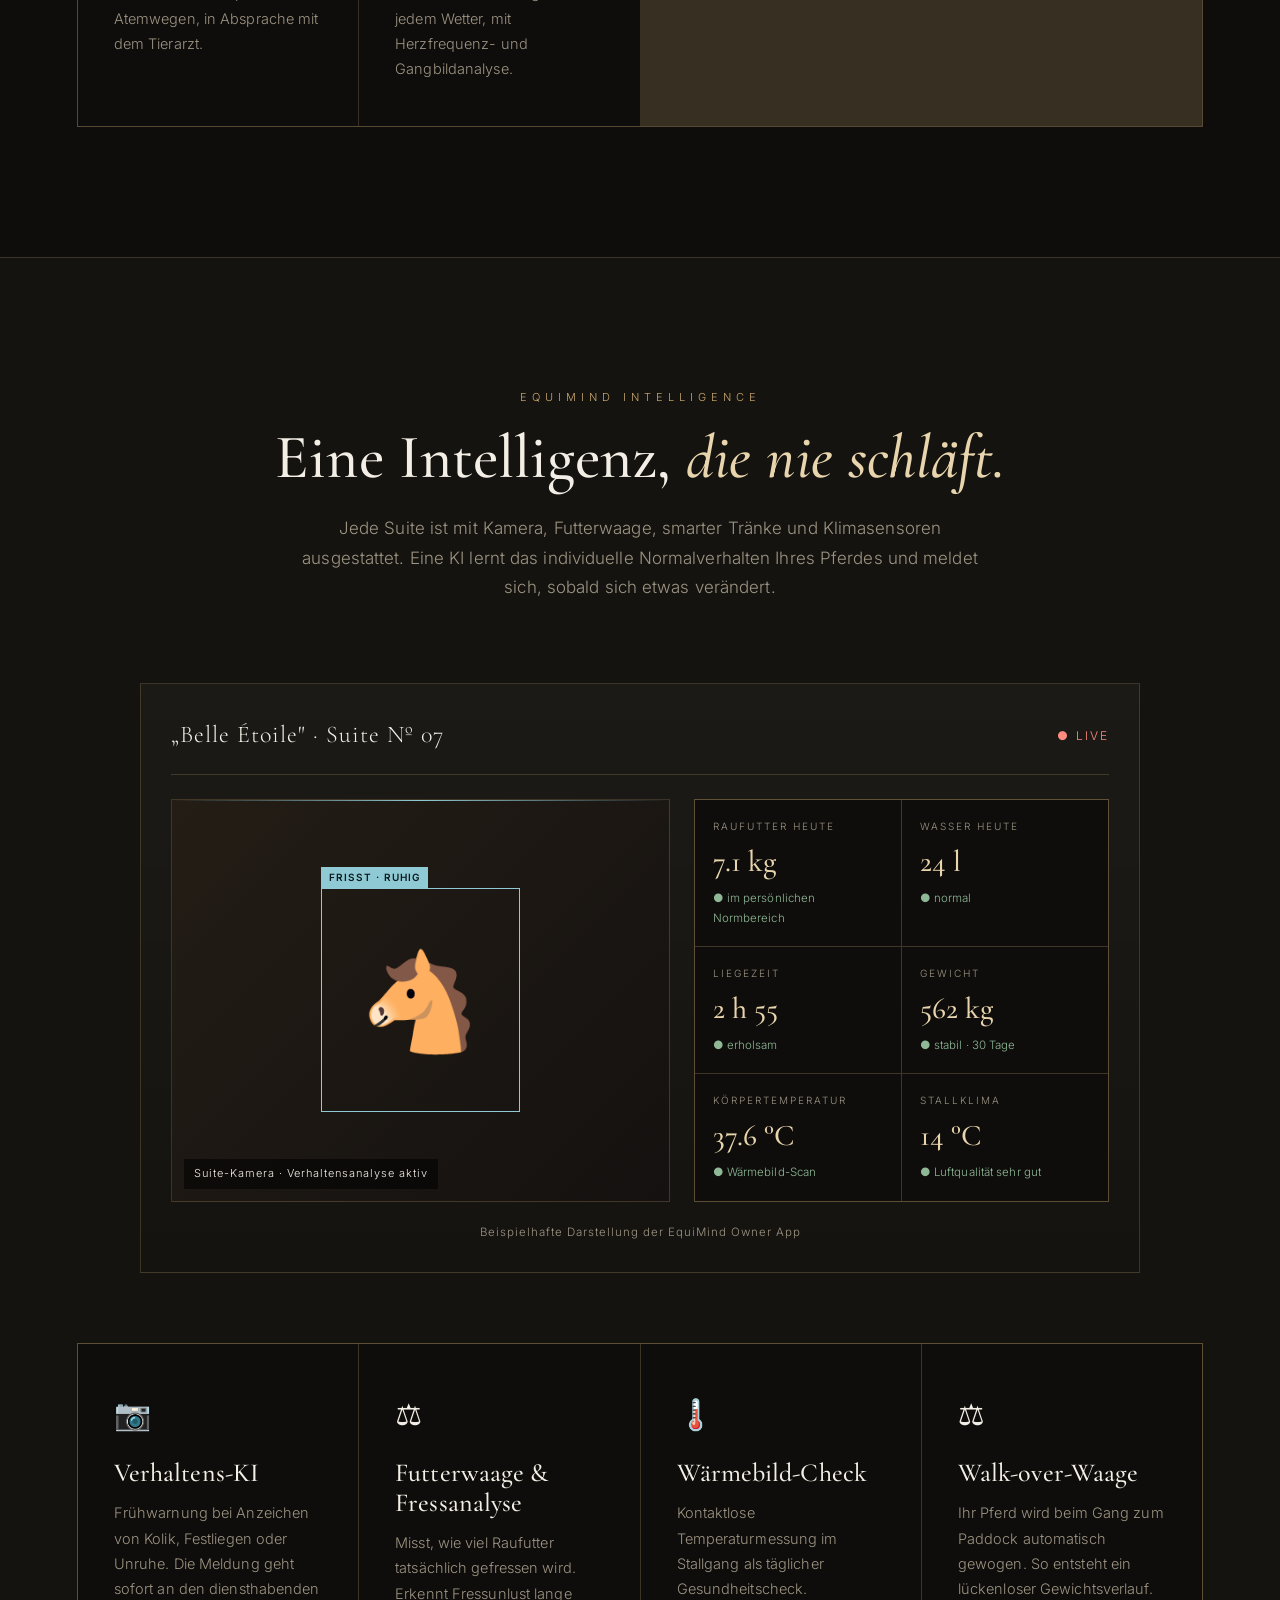
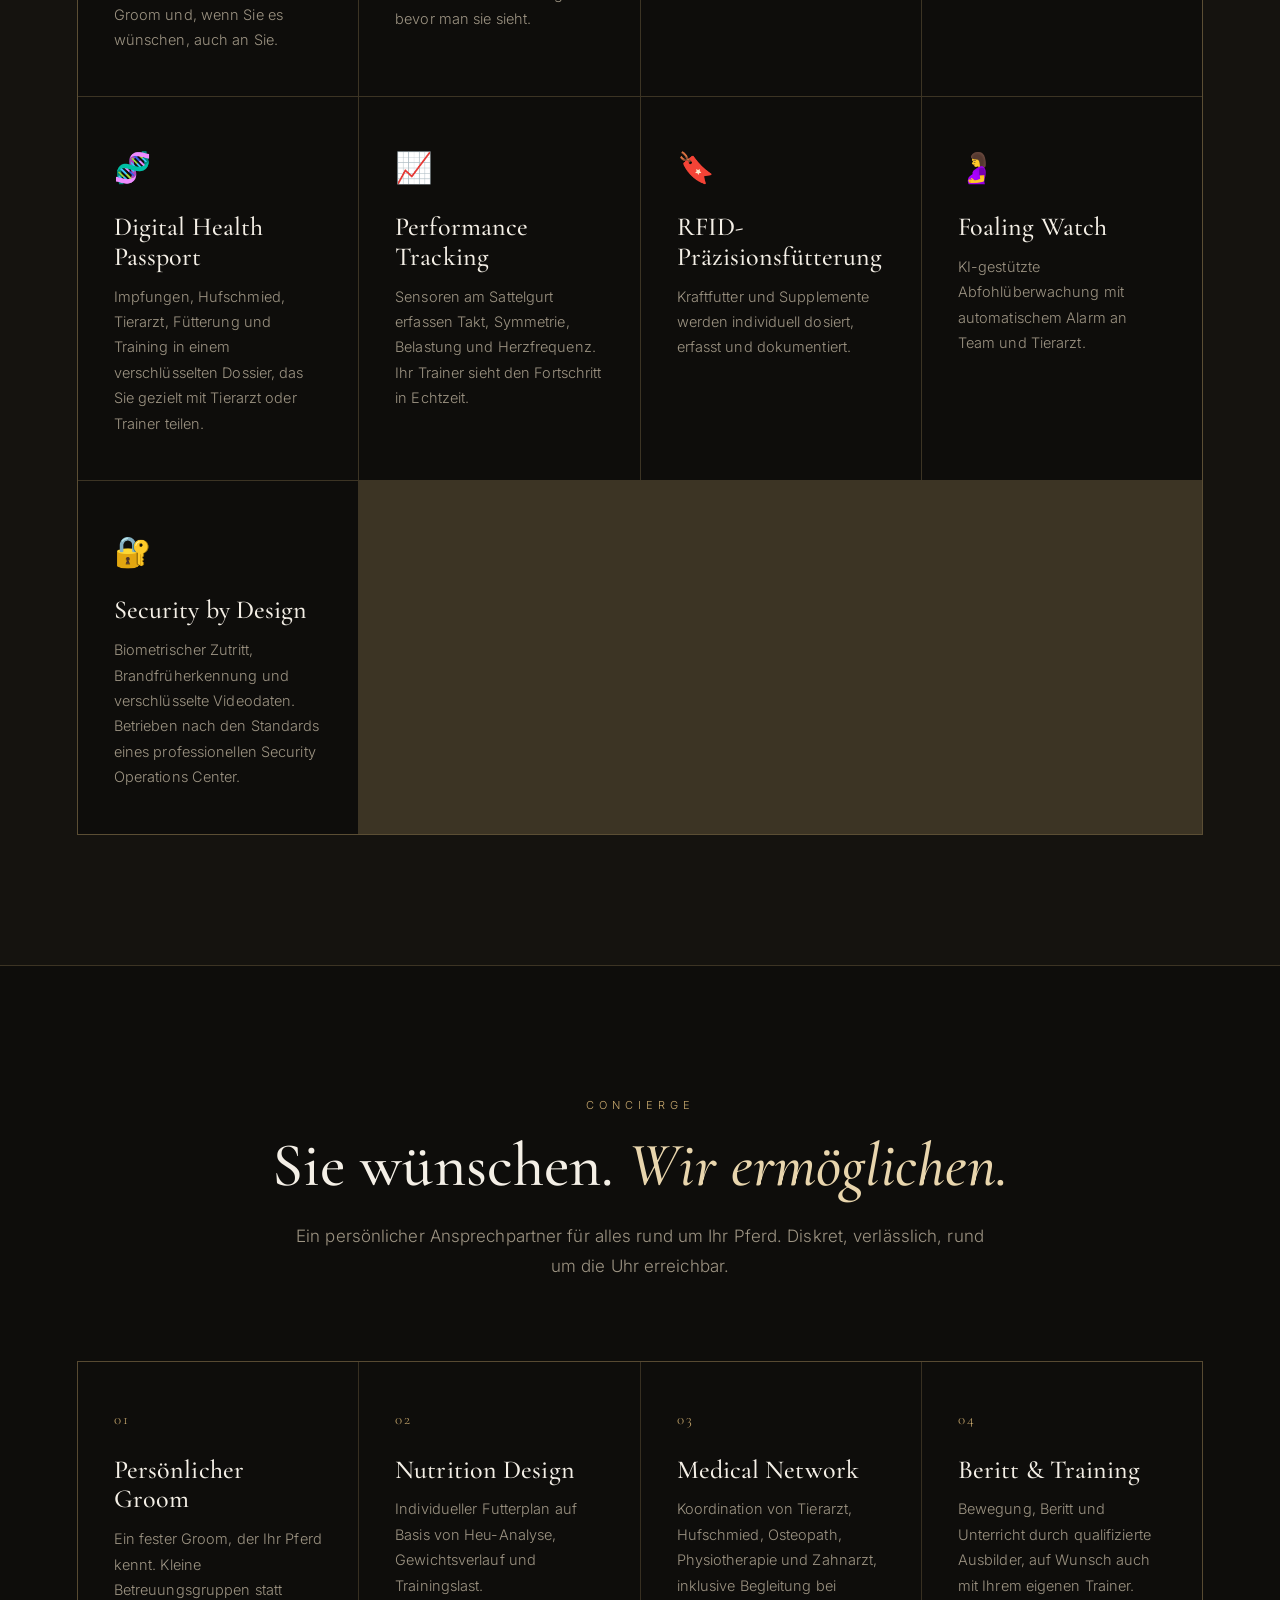
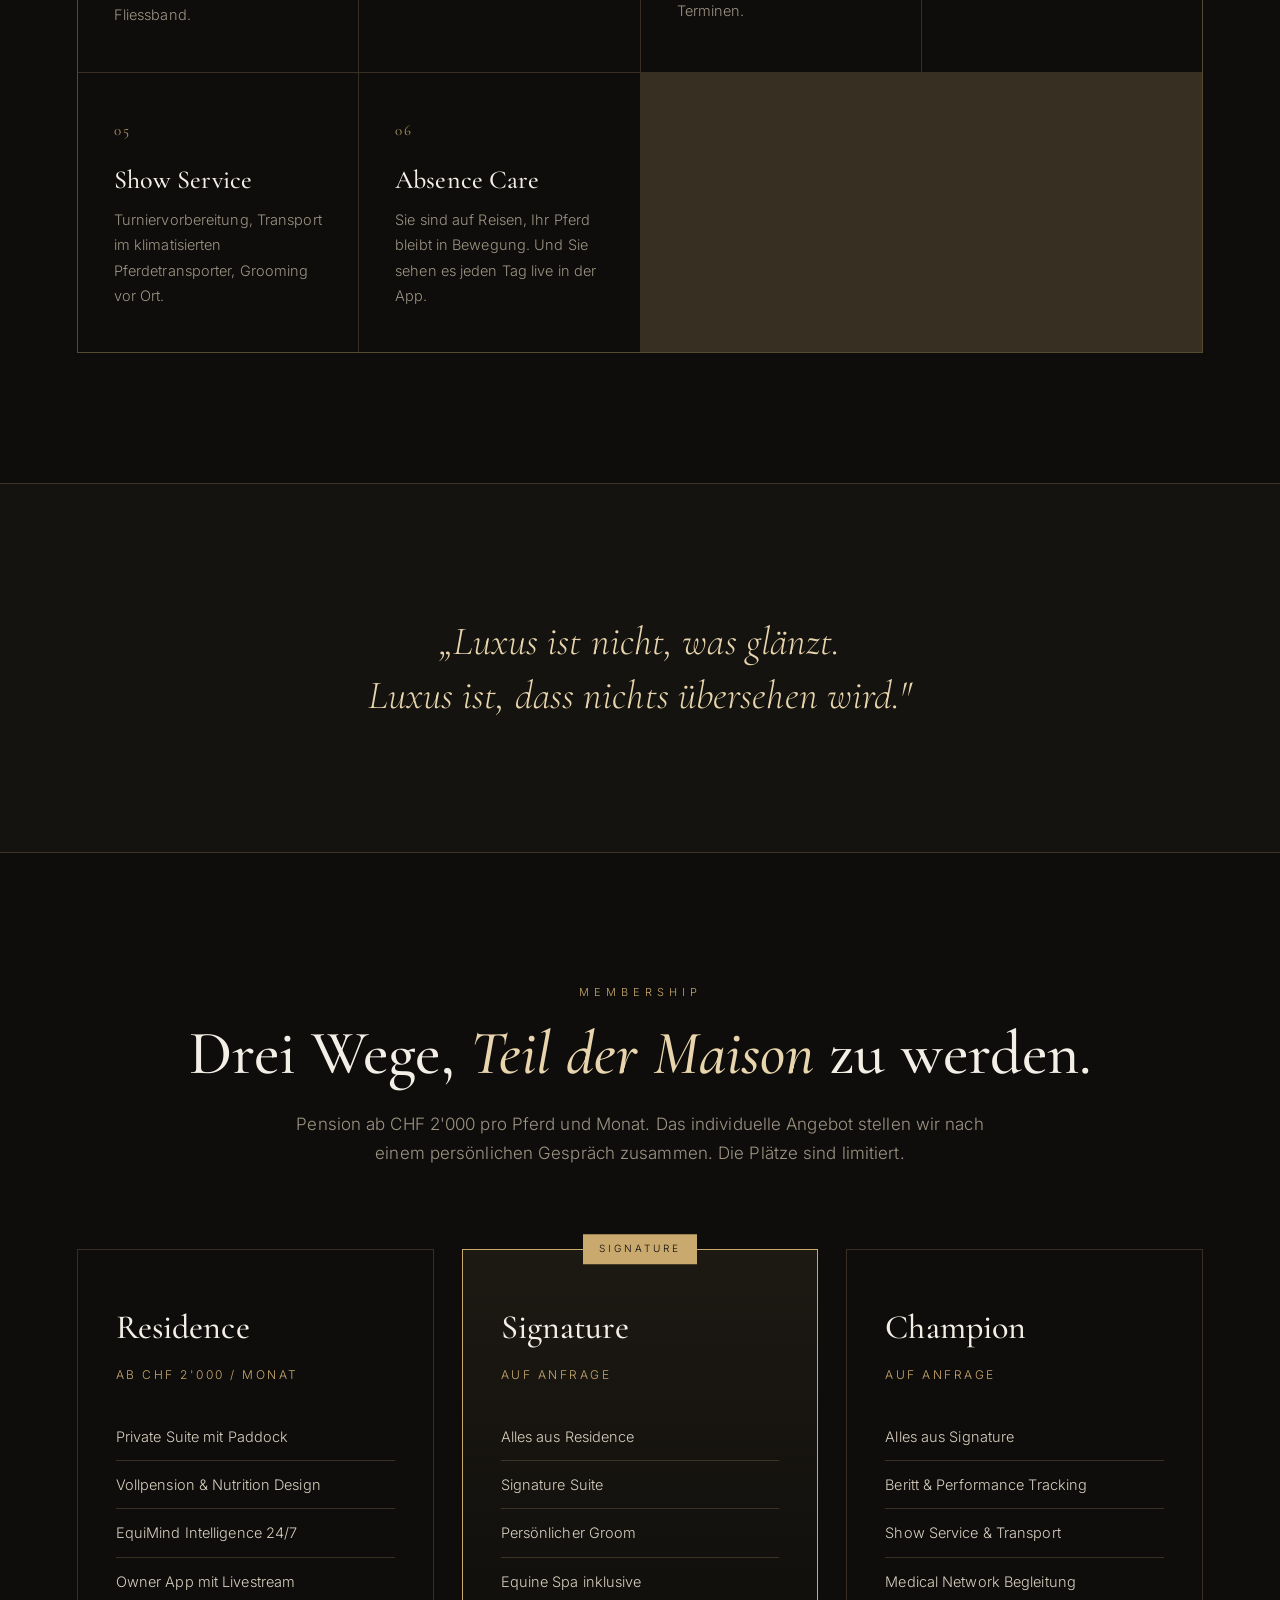
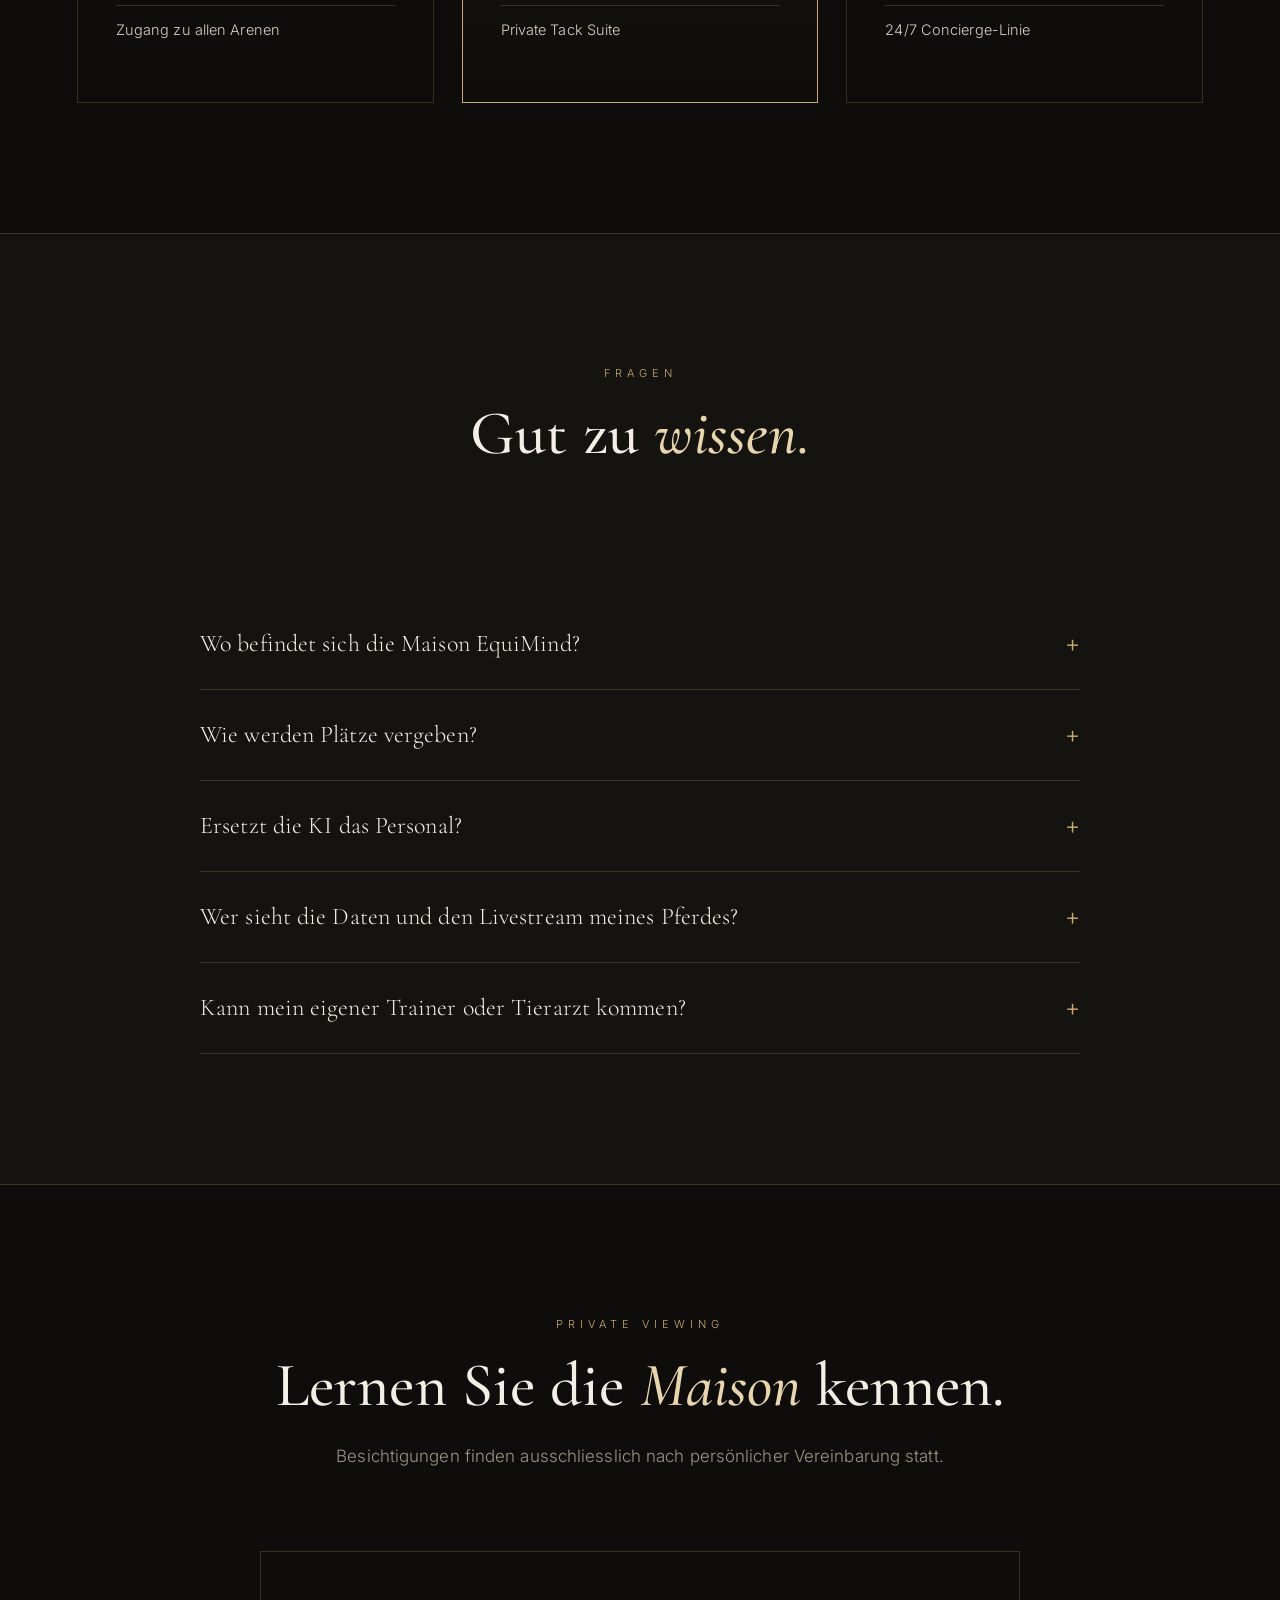
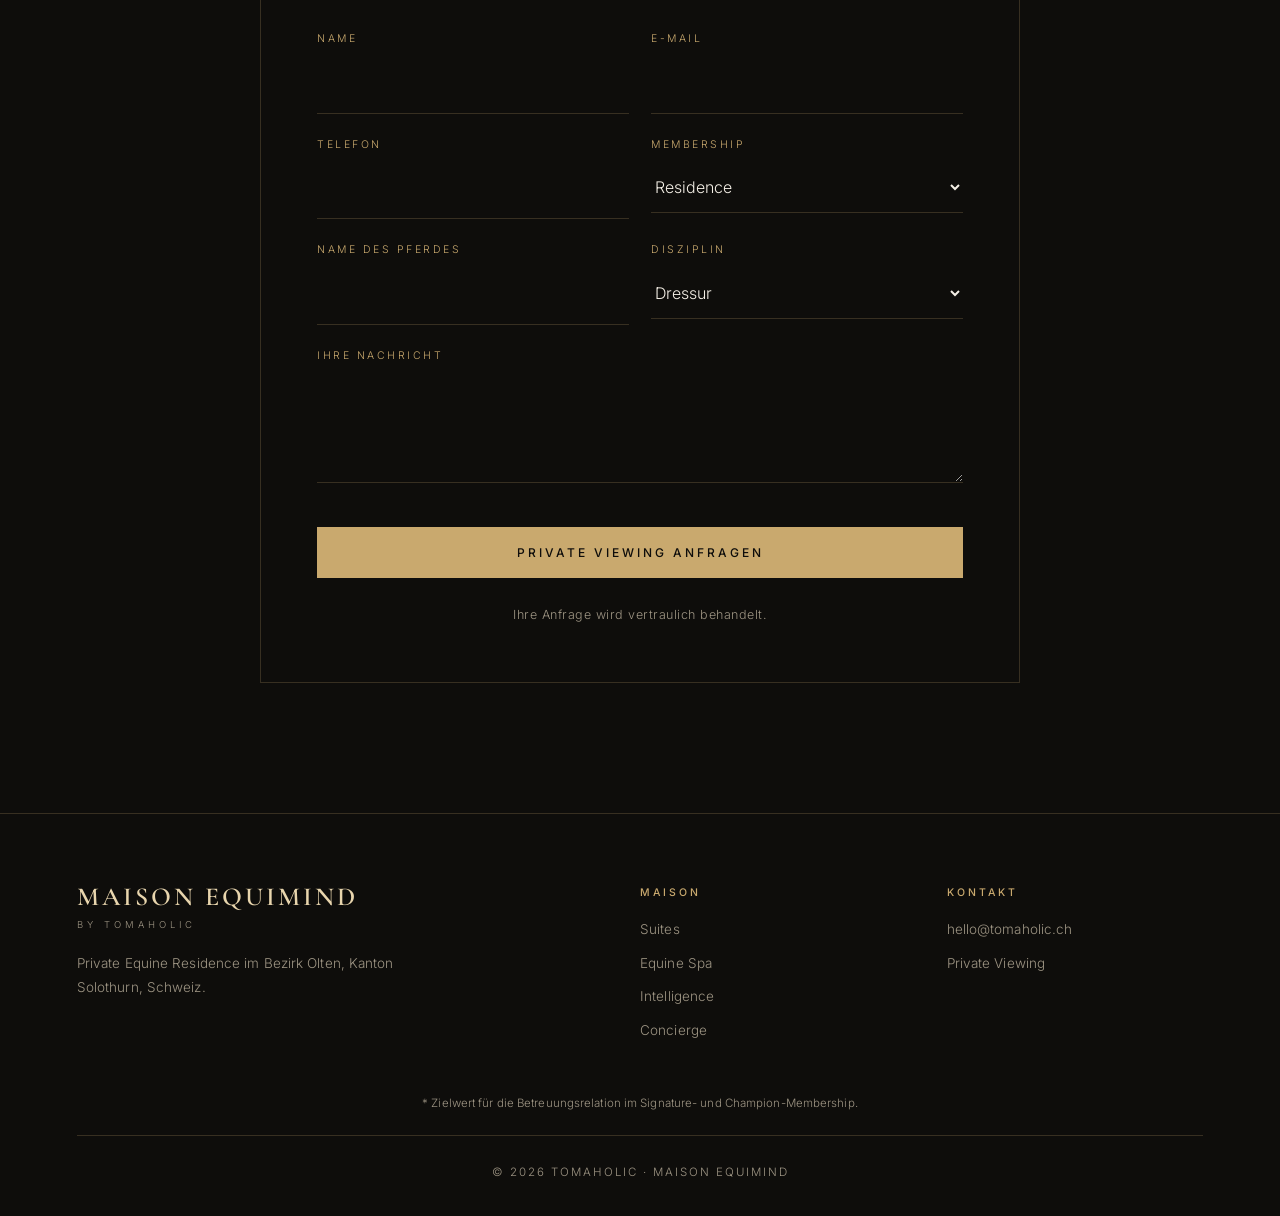
==== commit 0d6d00fc: "Add files via upload" ====
--- a/index.html
+++ b/index.html
@@ -1,434 +1,431 @@
-
 <!DOCTYPE html>
 <html lang="de">
 <head>
-    <meta charset="UTF-8">
-    <meta name="viewport" content="width=device-width, initial-scale=1.0">
-
-    <title>GardenMind by Tomaholic – Der Garten der sich selbst pflegt</title>
-    <meta name="description" content="GardenMind by Tomaholic ist die weltweit führende KI-Plattform für vollautonome Garten-Automatisierung. In 6 Stufen zum Garten der Zukunft.">
-    <meta name="keywords" content="Garten Automatisierung, AI Gartenpflege, Smart Garden, Autonomer Garten, Garten Roboter, KI Bewässerung, Tomaholic, GardenMind">
-    <meta name="author" content="Tomaholic">
-    <meta name="robots" content="index, follow">
-    <link rel="canonical" href="https://tomaholic.ch">
-
-    <meta property="og:type" content="website">
-    <meta property="og:url" content="https://tomaholic.ch">
-    <meta property="og:title" content="GardenMind by Tomaholic – Der Garten der sich selbst pflegt">
-    <meta property="og:description" content="Die KI-Plattform für Gärten, die denken, blühen und sich pflegen.">
-    <meta property="og:image" content="https://tomaholic.ch/hero.png">
-    <meta property="og:locale" content="de_CH">
-    <meta property="og:site_name" content="GardenMind by Tomaholic">
-
-    <meta name="twitter:card" content="summary_large_image">
-    <meta name="twitter:title" content="GardenMind by Tomaholic – Der Garten der sich selbst pflegt">
-    <meta name="twitter:description" content="Die KI-Plattform für vollautonome Garten-Automatisierung.">
-    <meta name="twitter:image" content="https://tomaholic.ch/hero.png">
-
-    <link rel="icon" type="image/svg+xml" href="data:image/svg+xml,%3Csvg xmlns='http://www.w3.org/2000/svg' viewBox='0 0 64 64'%3E%3Cdefs%3E%3ClinearGradient id='g' x1='0%25' y1='0%25' x2='100%25' y2='100%25'%3E%3Cstop offset='0%25' stop-color='%2386efac'/%3E%3Cstop offset='60%25' stop-color='%234ade80'/%3E%3Cstop offset='100%25' stop-color='%2322d3ee'/%3E%3C/linearGradient%3E%3C/defs%3E%3Cpath d='M32 56 L32 36' stroke='url(%23g)' stroke-width='3' stroke-linecap='round'/%3E%3Cpath d='M32 36 Q14 28 10 14 Q24 18 32 36 Z' fill='url(%23g)'/%3E%3Cpath d='M32 36 Q50 28 54 14 Q40 18 32 36 Z' fill='url(%23g)' opacity='0.7'/%3E%3Ccircle cx='32' cy='32' r='2.5' fill='%2322d3ee'/%3E%3C/svg%3E">
-
-    <meta name="theme-color" content="#0a1a0f">
-
-    <link rel="preconnect" href="https://fonts.googleapis.com">
-    <link rel="preconnect" href="https://fonts.gstatic.com" crossorigin>
-    <link href="https://fonts.googleapis.com/css2?family=Inter:wght@400;600;700;800;900&display=swap" rel="stylesheet">
-
-    <style>
-        * { box-sizing: border-box; margin: 0; padding: 0; }
-        html { scroll-behavior: smooth; }
-        body { font-family: 'Inter', sans-serif; background: #0a1a0f; color: #e8f5ec; line-height: 1.6; overflow-x: hidden; }
-
-        .reveal { opacity: 0; transform: translateY(40px); transition: opacity 0.8s ease, transform 0.8s ease; }
-        .reveal.visible { opacity: 1; transform: translateY(0); }
-
-        nav { display: flex; justify-content: space-between; align-items: center; padding: 18px 60px; position: sticky; top: 0; background: rgba(10, 26, 15, 0.85); backdrop-filter: blur(14px); z-index: 999; border-bottom: 1px solid rgba(134, 239, 172, 0.08); }
-        .logo-wrap { display: flex; align-items: center; gap: 10px; }
-        .logo-svg { width: 36px; height: 36px; }
-        .logo-text { font-weight: 900; font-size: 22px; background: linear-gradient(90deg, #86efac, #4ade80, #22d3ee); -webkit-background-clip: text; -webkit-text-fill-color: transparent; letter-spacing: -0.5px; line-height: 1; }
-        .logo-sub { font-size: 11px; font-weight: 600; color: #64748b; letter-spacing: 2px; text-transform: uppercase; display: block; margin-top: 2px; }
-        nav ul { display: flex; list-style: none; gap: 30px; }
-        nav a { text-decoration: none; color: #cbd5e1; font-size: 15px; font-weight: 500; transition: 0.2s; }
-        nav a:hover { color: #86efac; }
-
-        .hero { text-align: center; padding: 100px 20px 60px; background: radial-gradient(ellipse at top, rgba(34,211,238,0.15), transparent 60%), radial-gradient(ellipse at 30% 70%, rgba(74,222,128,0.25), transparent 60%), radial-gradient(ellipse at 80% 80%, rgba(134,239,172,0.18), transparent 60%); position: relative; overflow: hidden; }
-        .badge { display: inline-block; padding: 6px 16px; border-radius: 999px; border: 1px solid rgba(134,239,172,0.3); background: rgba(74,222,128,0.08); color: #86efac; font-size: 13px; font-weight: 600; margin-bottom: 30px; }
-        .hero h1 { font-size: 76px; font-weight: 900; background: linear-gradient(90deg, #ffffff 0%, #86efac 60%, #22d3ee 100%); -webkit-background-clip: text; -webkit-text-fill-color: transparent; margin-bottom: 24px; line-height: 1.05; letter-spacing: -2px; }
-        .hero h1 .underline { position: relative; display: inline-block; }
-        .hero h1 .underline::after { content: ''; position: absolute; bottom: 4px; left: 0; width: 100%; height: 8px; background: linear-gradient(90deg, #4ade80, #22d3ee); opacity: 0.3; border-radius: 4px; z-index: -1; }
-        .hero p.subtitle { font-size: 22px; color: #a7f3d0; max-width: 720px; margin: 0 auto 16px; font-weight: 500; }
-        .hero p.subtext { font-size: 17px; color: #94a3b8; max-width: 640px; margin: 0 auto 40px; }
-
-        .btn { display: inline-block; padding: 16px 32px; font-size: 16px; font-weight: 700; border-radius: 10px; text-decoration: none; transition: 0.3s; margin: 6px; cursor: pointer; border: none; }
-        .btn-primary { background: linear-gradient(90deg, #22c55e, #10b981); color: #0a1a0f; box-shadow: 0 10px 40px rgba(34,197,94,0.4); }
-        .btn-primary:hover { transform: translateY(-3px); box-shadow: 0 16px 50px rgba(34,197,94,0.6); }
-        .btn-secondary { border: 1px solid rgba(255,255,255,0.2); color: #fff; }
-        .btn-secondary:hover { background: rgba(255,255,255,0.06); border-color: #86efac; }
-
-        /* === HERO VISUAL (Bild + Mini-Roboter + Sensoren) === */
-        .hero-visual { position: relative; max-width: 1100px; margin: 80px auto 20px; border-radius: 24px; overflow: hidden; box-shadow: 0 30px 80px rgba(34,197,94,0.25), 0 0 60px rgba(34,211,238,0.15); border: 1px solid rgba(134,239,172,0.2); animation: heroEntrance 1.2s ease-out; }
-        @keyframes heroEntrance { from { opacity: 0; transform: translateY(40px) scale(0.95); } to { opacity: 1; transform: translateY(0) scale(1); } }
-        .hero-image { display: block; width: 100%; height: auto; transition: transform 0.6s ease; }
-        .hero-visual:hover .hero-image { transform: scale(1.02); }
-        .hero-glow { position: absolute; inset: -20px; background: radial-gradient(ellipse at center, rgba(74,222,128,0.15), transparent 70%); z-index: -1; animation: glowPulse 4s ease-in-out infinite; pointer-events: none; }
-        @keyframes glowPulse { 0%, 100% { opacity: 0.6; transform: scale(1); } 50% { opacity: 1; transform: scale(1.05); } }
-
-        .mini-robot { position: absolute; bottom: 8%; width: 50px; height: 45px; animation: miniDrive 14s linear infinite; filter: drop-shadow(0 4px 12px rgba(34,211,238,0.6)); z-index: 5; }
-        @keyframes miniDrive { 0% { left: -8%; transform: scaleX(1); } 45% { left: 92%; transform: scaleX(1); } 50% { left: 92%; transform: scaleX(-1); } 95% { left: -8%; transform: scaleX(-1); } 100% { left: -8%; transform: scaleX(1); } }
-        .mini-robot-body { position: absolute; bottom: 10px; left: 3px; width: 44px; height: 26px; background: linear-gradient(180deg, #86efac, #22c55e); border-radius: 12px 12px 5px 5px; box-shadow: 0 2px 10px rgba(34,197,94,0.6), inset 0 1px 0 rgba(255,255,255,0.3); }
-        .mini-robot-eye { position: absolute; top: 6px; width: 8px; height: 8px; background: #0a1a0f; border-radius: 50%; border: 1.5px solid #22d3ee; animation: miniBlink 3s infinite; box-shadow: 0 0 8px #22d3ee; }
-        .mini-robot-eye.left { left: 9px; }
-        .mini-robot-eye.right { right: 9px; }
-        @keyframes miniBlink { 0%,92%,100% { transform: scaleY(1); } 95% { transform: scaleY(0.1); } }
-        .mini-robot-antenna { position: absolute; top: -8px; left: 50%; transform: translateX(-50%); width: 2px; height: 10px; background: #86efac; }
-        .mini-robot-antenna::after { content: ''; position: absolute; top: -5px; left: -3px; width: 8px; height: 8px; background: #22d3ee; border-radius: 50%; box-shadow: 0 0 12px #22d3ee, 0 0 20px #22d3ee; animation: miniSignal 1s ease-in-out infinite; }
-        @keyframes miniSignal { 0%,100% { opacity: 0.5; transform: scale(0.8); } 50% { opacity: 1; transform: scale(1.4); } }
-        .mini-robot-wheel { position: absolute; bottom: 0; width: 11px; height: 11px; background: #1f2937; border-radius: 50%; border: 1.5px solid #4ade80; animation: miniSpin 0.4s linear infinite; }
-        .mini-robot-wheel.left { left: 6px; }
-        .mini-robot-wheel.right { right: 6px; }
-        @keyframes miniSpin { from { transform: rotate(0deg); } to { transform: rotate(360deg); } }
-
-        .floating-sensor { position: absolute; font-size: 28px; filter: drop-shadow(0 4px 12px rgba(34,211,238,0.5)); animation: float 5s ease-in-out infinite; pointer-events: none; z-index: 4; }
-        .floating-sensor.s1 { top: 15%; right: 8%; animation-delay: 0s; }
-        .floating-sensor.s2 { top: 25%; left: 6%; animation-delay: -1.5s; font-size: 24px; }
-        .floating-sensor.s3 { bottom: 30%; right: 12%; animation-delay: -3s; font-size: 22px; }
-        @keyframes float { 0%,100% { transform: translateY(0) rotate(0deg); } 50% { transform: translateY(-15px) rotate(5deg); } }
-
-        .stats { display: flex; justify-content: center; gap: 60px; margin-top: 60px; flex-wrap: wrap; }
-        .stat { text-align: center; }
-        .stat-number { font-size: 40px; font-weight: 900; color: #86efac; display: inline-block; }
-        .stat-label { color: #94a3b8; font-size: 14px; text-transform: uppercase; letter-spacing: 1.5px; margin-top: 6px; }
-
-        section { padding: 120px 60px; max-width: 1280px; margin: 0 auto; }
-        .section-tag { text-align: center; color: #4ade80; font-weight: 700; text-transform: uppercase; letter-spacing: 3px; font-size: 13px; margin-bottom: 16px; }
-        .section-title { text-align: center; font-size: 48px; font-weight: 800; margin-bottom: 20px; color: #f1f5f9; letter-spacing: -1px; }
-        .section-subtitle { text-align: center; color: #94a3b8; font-size: 18px; max-width: 650px; margin: 0 auto 70px; }
-
-        .levels { display: grid; gap: 20px; }
-        .level { display: grid; grid-template-columns: 100px 1fr auto; align-items: center; gap: 30px; padding: 28px 32px; background: linear-gradient(90deg, rgba(255,255,255,0.03), rgba(255,255,255,0.01)); border: 1px solid rgba(134,239,172,0.1); border-radius: 16px; transition: 0.3s; }
-        .level:hover { transform: translateX(8px); border-color: rgba(134,239,172,0.4); box-shadow: 0 10px 40px rgba(0,0,0,0.4); }
-        .level-num { font-size: 72px; font-weight: 900; background: linear-gradient(135deg, #4ade80, #22d3ee); -webkit-background-clip: text; -webkit-text-fill-color: transparent; line-height: 1; }
-        .level-content h3 { font-size: 22px; color: #fff; margin-bottom: 6px; }
-        .level-content p { color: #94a3b8; font-size: 15px; }
-        .level-tag { padding: 6px 14px; border-radius: 999px; font-size: 12px; font-weight: 700; text-transform: uppercase; letter-spacing: 1px; white-space: nowrap; }
-        .level-tag.now { background: rgba(148,163,184,0.15); color: #cbd5e1; }
-        .level-tag.soon { background: rgba(96,165,250,0.15); color: #60a5fa; }
-        .level-tag.future { background: rgba(167,139,250,0.15); color: #a78bfa; }
-        .level-tag.vision { background: rgba(34,211,238,0.15); color: #22d3ee; }
-
-        .roadmap { position: relative; padding: 40px 0; }
-        .roadmap::before { content: ''; position: absolute; left: 50%; top: 0; bottom: 0; width: 3px; background: linear-gradient(180deg, #4ade80, #22d3ee, #a78bfa); transform: translateX(-50%); border-radius: 3px; }
-        .milestone { display: grid; grid-template-columns: 1fr 80px 1fr; align-items: center; gap: 30px; margin-bottom: 50px; position: relative; }
-        .milestone-dot { width: 22px; height: 22px; background: #0a1a0f; border: 4px solid #4ade80; border-radius: 50%; justify-self: center; z-index: 2; box-shadow: 0 0 20px rgba(74,222,128,0.6); }
-        .milestone-card { background: linear-gradient(180deg, rgba(255,255,255,0.05), rgba(255,255,255,0.02)); border: 1px solid rgba(134,239,172,0.15); border-radius: 14px; padding: 24px; transition: 0.3s; }
-        .milestone-card:hover { transform: scale(1.03); border-color: rgba(134,239,172,0.4); box-shadow: 0 10px 30px rgba(0,0,0,0.3); }
-        .milestone-year { font-size: 14px; font-weight: 800; color: #4ade80; letter-spacing: 2px; margin-bottom: 8px; }
-        .milestone-card h3 { font-size: 19px; color: #fff; margin-bottom: 8px; }
-        .milestone-card p { color: #94a3b8; font-size: 14px; }
-        .milestone.right .milestone-card { grid-column: 3; }
-        .milestone.left .milestone-card { grid-column: 1; text-align: right; }
-
-        .features { display: grid; grid-template-columns: repeat(auto-fit, minmax(280px, 1fr)); gap: 24px; }
-        .feature { background: linear-gradient(180deg, rgba(255,255,255,0.04), rgba(255,255,255,0.01)); border: 1px solid rgba(255,255,255,0.08); border-radius: 18px; padding: 32px; transition: 0.3s; }
-        .feature:hover { transform: translateY(-8px); border-color: rgba(134,239,172,0.4); box-shadow: 0 20px 50px rgba(0,0,0,0.5); }
-        .feature .emoji { font-size: 42px; margin-bottom: 16px; display: block; }
-        .feature h3 { font-size: 20px; color: #fff; margin-bottom: 10px; }
-        .feature p { color: #94a3b8; font-size: 15px; }
-
-        .vision { text-align: center; background: linear-gradient(135deg, rgba(34,197,94,0.08), rgba(34,211,238,0.08)); border: 1px solid rgba(134,239,172,0.15); border-radius: 28px; padding: 80px 40px; margin: 80px 60px; }
-        .vision h2 { font-size: 44px; margin-bottom: 24px; color: #fff; }
-        .vision p { color: #cbd5e1; font-size: 18px; max-width: 700px; margin: 0 auto 30px; }
-
-        footer { text-align: center; padding: 50px 20px; color: #64748b; font-size: 14px; border-top: 1px solid rgba(134,239,172,0.06); }
-        footer .logo-wrap { justify-content: center; margin-bottom: 12px; }
-
-        .scroll-top { position: fixed; bottom: 30px; right: 30px; width: 50px; height: 50px; background: linear-gradient(135deg, #22c55e, #10b981); color: #0a1a0f; border: none; border-radius: 50%; font-size: 24px; cursor: pointer; box-shadow: 0 6px 20px rgba(34,197,94,0.4); opacity: 0; pointer-events: none; transition: opacity 0.3s, transform 0.3s; z-index: 998; }
-        .scroll-top.visible { opacity: 1; pointer-events: auto; }
-        .scroll-top:hover { transform: translateY(-4px); }
-
-        .cookie-banner { position: fixed; bottom: 20px; left: 20px; right: 20px; max-width: 600px; margin: 0 auto; background: rgba(10,26,15,0.98); border: 1px solid rgba(134,239,172,0.3); border-radius: 16px; padding: 24px; color: #e8f5ec; font-size: 14px; box-shadow: 0 20px 50px rgba(0,0,0,0.5); z-index: 9999; backdrop-filter: blur(20px); display: none; line-height: 1.5; }
-        .cookie-banner.show { display: block; }
-        .cookie-banner h4 { color: #86efac; margin-bottom: 8px; font-size: 16px; }
-        .cookie-banner p { margin-bottom: 16px; color: #cbd5e1; }
-        .cookie-banner .btn-row { display: flex; gap: 10px; flex-wrap: wrap; }
-        .cookie-banner button { padding: 10px 18px; border-radius: 8px; font-size: 13px; font-weight: 600; cursor: pointer; border: none; }
-        .cookie-banner .accept { background: linear-gradient(90deg, #22c55e, #10b981); color: #0a1a0f; }
-        .cookie-banner .decline { background: transparent; color: #cbd5e1; border: 1px solid rgba(255,255,255,0.2); }
-
-        @media (max-width: 768px) {
-            .hero h1 { font-size: 44px; }
-            .hero p.subtitle { font-size: 17px; }
-            section { padding: 70px 20px; }
-            nav { padding: 16px 20px; }
-            nav ul { display: none; }
-            .level { grid-template-columns: 60px 1fr; }
-            .level-num { font-size: 48px; }
-            .level-tag { grid-column: 2; justify-self: start; }
-            .stats { gap: 30px; }
-            .stat-number { font-size: 30px; }
-            .vision { margin: 40px 20px; padding: 50px 20px; }
-            .vision h2 { font-size: 32px; }
-            .roadmap::before { left: 20px; }
-            .milestone { grid-template-columns: 50px 1fr; gap: 16px; }
-            .milestone-dot { grid-column: 1; }
-            .milestone.right .milestone-card, .milestone.left .milestone-card { grid-column: 2; text-align: left; }
-            .scroll-top { bottom: 20px; right: 20px; width: 44px; height: 44px; font-size: 20px; }
-            .hero-visual { margin: 40px 15px 10px; border-radius: 16px; }
-            .mini-robot { width: 35px; height: 32px; }
-            .mini-robot-body { width: 32px; height: 18px; }
-            .floating-sensor { font-size: 20px; }
-            .floating-sensor.s2, .floating-sensor.s3 { font-size: 16px; }
-        }
-    </style>
+<meta charset="UTF-8">
+<meta name="viewport" content="width=device-width, initial-scale=1.0">
+<title>Maison EquiMind by Tomaholic – Private Equine Residence · Bezirk Olten</title>
+<meta name="description" content="Maison EquiMind: Private Equine Residence im Bezirk Olten. Rund 50 Luxus-Suiten für Pferde, Equine Spa, KI-Gesundheitsmonitoring und persönlicher Concierge. Pension ab CHF 2'000 pro Monat. Besichtigung nur auf Termin.">
+<meta property="og:title" content="Maison EquiMind – Private Equine Residence">
+<meta property="og:description" content="Wo aussergewöhnliche Pferde zu Hause sind. Bezirk Olten, Schweiz.">
+<meta property="og:url" content="https://tomaholic.ch">
+<meta name="theme-color" content="#0e0d0b">
+<link rel="preconnect" href="https://fonts.googleapis.com">
+<link rel="preconnect" href="https://fonts.gstatic.com" crossorigin>
+<link href="https://fonts.googleapis.com/css2?family=Cormorant+Garamond:ital,wght@0,400;0,500;0,600;0,700;1,400;1,500&family=Inter:wght@300;400;500;600&display=swap" rel="stylesheet">
+<style>
+:root{
+  --bg:#0e0d0b; --bg2:#15130f; --card:rgba(255,255,255,0.025); --line:rgba(201,169,110,0.22);
+  --gold:#c9a96e; --gold2:#e8d5ad; --ivory:#f4efe6; --muted:#9d9483; --cyan:#8fc9d4; --green:#8fb896;
+}
+*{box-sizing:border-box;margin:0;padding:0}
+html{scroll-behavior:smooth}
+body{font-family:'Inter',system-ui,sans-serif;font-weight:300;background:var(--bg);color:var(--ivory);line-height:1.75;overflow-x:hidden;letter-spacing:.1px}
+a{color:inherit}
+.serif{font-family:'Cormorant Garamond',Georgia,serif}
+
+/* NAV */
+nav{position:fixed;top:0;left:0;right:0;z-index:100;display:flex;justify-content:space-between;align-items:center;padding:22px 6vw;transition:.4s}
+nav.scrolled{background:rgba(14,13,11,0.92);backdrop-filter:blur(14px);border-bottom:1px solid var(--line);padding:14px 6vw}
+.logo{display:flex;align-items:center;gap:14px;text-decoration:none}
+.logo svg{width:42px;height:42px}
+.logo-name{font-family:'Cormorant Garamond',serif;font-size:26px;font-weight:600;letter-spacing:3px;color:var(--gold2);line-height:1;text-transform:uppercase}
+.logo-sub{display:block;font-size:9.5px;letter-spacing:4px;text-transform:uppercase;color:var(--muted);margin-top:5px}
+.menu{display:flex;gap:34px;list-style:none;align-items:center}
+.menu a{text-decoration:none;font-size:12.5px;letter-spacing:2.5px;text-transform:uppercase;color:#d8cfbf;transition:.3s}
+.menu a:hover{color:var(--gold)}
+.menu .cta{padding:11px 22px;border:1px solid var(--gold);color:var(--gold2)}
+.menu .cta:hover{background:var(--gold);color:#0e0d0b}
+.burger{display:none;background:none;border:0;color:var(--gold);font-size:28px;cursor:pointer}
+
+/* HERO */
+.hero{position:relative;min-height:100vh;display:flex;align-items:center;justify-content:center;text-align:center;padding:160px 6vw 100px;overflow:hidden;
+ background:radial-gradient(ellipse at 50% 0%,rgba(201,169,110,0.20),transparent 60%),radial-gradient(ellipse at 50% 120%,rgba(143,201,212,0.08),transparent 60%),var(--bg)}
+.hero::after{content:'';position:absolute;inset:0;background:repeating-linear-gradient(90deg,transparent 0 119px,rgba(201,169,110,0.04) 119px 120px);pointer-events:none}
+.hero-inner{position:relative;z-index:2;max-width:1000px}
+.overline{font-size:11.5px;letter-spacing:6px;text-transform:uppercase;color:var(--gold);margin-bottom:34px}
+.overline::before,.overline::after{content:'';display:inline-block;width:40px;height:1px;background:var(--gold);vertical-align:middle;margin:0 16px}
+.hero h1{font-family:'Cormorant Garamond',serif;font-weight:500;font-size:clamp(48px,8vw,110px);line-height:1;margin-bottom:30px;color:var(--ivory)}
+.hero h1 em{font-style:italic;color:var(--gold2)}
+.hero p.lead{font-size:clamp(16px,1.8vw,19px);color:#cfc6b5;max-width:680px;margin:0 auto 48px}
+.btn{display:inline-block;padding:17px 38px;font-size:12px;letter-spacing:3px;text-transform:uppercase;text-decoration:none;margin:8px;transition:.35s;cursor:pointer;font-family:inherit;font-weight:500}
+.btn-gold{background:var(--gold);color:#0e0d0b;border:1px solid var(--gold)}
+.btn-gold:hover{background:var(--gold2);border-color:var(--gold2)}
+.btn-line{border:1px solid rgba(244,239,230,0.35);color:var(--ivory);background:transparent}
+.btn-line:hover{border-color:var(--gold);color:var(--gold2)}
+.scroll-hint{position:absolute;bottom:34px;left:50%;transform:translateX(-50%);z-index:2;font-size:10px;letter-spacing:4px;color:var(--muted);text-transform:uppercase}
+.scroll-hint::after{content:'';display:block;width:1px;height:46px;margin:12px auto 0;background:linear-gradient(var(--gold),transparent);animation:drip 2.2s ease-in-out infinite}
+@keyframes drip{0%{transform:scaleY(0);transform-origin:top}50%{transform:scaleY(1);transform-origin:top}51%{transform-origin:bottom}100%{transform:scaleY(0);transform-origin:bottom}}
+
+/* MANIFESTO */
+.manifesto{padding:140px 6vw;text-align:center;max-width:1000px;margin:0 auto}
+.manifesto p{font-family:'Cormorant Garamond',serif;font-size:clamp(26px,3.4vw,42px);line-height:1.35;font-weight:400}
+.manifesto p em{color:var(--gold2)}
+.facts{display:grid;grid-template-columns:repeat(4,1fr);border-top:1px solid var(--line);border-bottom:1px solid var(--line);max-width:1200px;margin:0 auto}
+.fact{padding:40px 20px;text-align:center;border-right:1px solid var(--line)}
+.fact:last-child{border-right:0}
+.fact b{display:block;font-family:'Cormorant Garamond',serif;font-weight:500;font-size:46px;color:var(--gold2);line-height:1.1}
+.fact span{font-size:10.5px;letter-spacing:3px;text-transform:uppercase;color:var(--muted)}
+
+/* SECTIONS */
+section{padding:130px 6vw;max-width:1320px;margin:0 auto}
+.kicker{text-align:center;font-size:11px;letter-spacing:5px;text-transform:uppercase;color:var(--gold);margin-bottom:18px}
+.title{text-align:center;font-family:'Cormorant Garamond',serif;font-weight:500;font-size:clamp(36px,5vw,62px);line-height:1.08;margin-bottom:22px}
+.title em{font-style:italic;color:var(--gold2)}
+.sub{text-align:center;color:var(--muted);font-size:17px;max-width:700px;margin:0 auto 80px}
+
+/* Suite showcase */
+.suite{display:grid;grid-template-columns:1.1fr 1fr;gap:70px;align-items:center}
+.suite-visual{position:relative;aspect-ratio:4/5;border:1px solid var(--line);background:
+ linear-gradient(180deg,rgba(201,169,110,0.10),transparent 40%),
+ repeating-linear-gradient(90deg,#1d1914 0 38px,#211c16 38px 40px),#191510;overflow:hidden}
+.suite-visual::before{content:'';position:absolute;left:12%;right:12%;top:8%;height:32%;border:1px solid rgba(201,169,110,0.35);border-bottom:0;border-radius:200px 200px 0 0}
+.chandelier{position:absolute;top:10%;left:50%;transform:translateX(-50%);font-size:46px;filter:drop-shadow(0 0 30px rgba(232,213,173,0.6));animation:glow 4s ease-in-out infinite}
+@keyframes glow{50%{filter:drop-shadow(0 0 50px rgba(232,213,173,0.9))}}
+.suite-visual .horse{position:absolute;bottom:14%;left:50%;transform:translateX(-50%);font-size:120px;filter:drop-shadow(0 20px 30px rgba(0,0,0,.7))}
+.suite-visual .floor{position:absolute;bottom:0;left:0;right:0;height:14%;background:linear-gradient(180deg,#2a2219,#1a150f);border-top:1px solid var(--line)}
+.suite-tag{position:absolute;top:22px;left:22px;font-size:10px;letter-spacing:3px;text-transform:uppercase;color:var(--gold2);border:1px solid var(--line);padding:6px 12px;background:rgba(14,13,11,0.6)}
+.ai-chip{position:absolute;right:22px;bottom:18%;background:rgba(14,13,11,0.85);border:1px solid rgba(143,201,212,0.5);padding:12px 16px;font-size:12px;line-height:1.5}
+.ai-chip b{color:var(--cyan);font-weight:500;letter-spacing:1px}
+.ai-chip i{display:inline-block;width:7px;height:7px;border-radius:50%;background:var(--green);margin-right:6px;animation:pulse 1.8s infinite}
+@keyframes pulse{50%{opacity:.3}}
+.suite h3{font-family:'Cormorant Garamond',serif;font-weight:500;font-size:44px;line-height:1.1;margin-bottom:22px}
+.suite p{color:#cfc6b5;margin-bottom:26px}
+.spec{list-style:none;border-top:1px solid var(--line)}
+.spec li{display:flex;justify-content:space-between;gap:20px;padding:15px 0;border-bottom:1px solid var(--line);font-size:14.5px}
+.spec li span:first-child{color:var(--muted);letter-spacing:1px}
+.spec li span:last-child{text-align:right;color:var(--ivory)}
+
+/* Cards */
+.grid{display:grid;grid-template-columns:repeat(auto-fit,minmax(280px,1fr));gap:1px;background:var(--line);border:1px solid var(--line)}
+.card{background:var(--bg);padding:44px 36px;transition:.4s}
+.card:hover{background:#15130f}
+.card .num{font-family:'Cormorant Garamond',serif;color:var(--gold);font-size:15px;letter-spacing:2px;margin-bottom:22px;display:block}
+.card .ic{font-size:30px;display:block;margin-bottom:18px}
+.card h4{font-family:'Cormorant Garamond',serif;font-weight:500;font-size:26px;line-height:1.15;margin-bottom:12px}
+.card p{color:var(--muted);font-size:14.5px}
+
+.band{background:var(--bg2);border-top:1px solid var(--line);border-bottom:1px solid var(--line)}
+
+/* Dashboard */
+.dash{max-width:1000px;margin:0 auto;border:1px solid var(--line);background:linear-gradient(180deg,rgba(255,255,255,0.03),transparent);padding:30px}
+.dash-head{display:flex;justify-content:space-between;align-items:center;border-bottom:1px solid var(--line);padding-bottom:18px;margin-bottom:24px;font-size:12px;letter-spacing:2px;text-transform:uppercase;color:var(--muted)}
+.dash-head .who{font-family:'Cormorant Garamond',serif;font-size:24px;letter-spacing:1px;text-transform:none;color:var(--ivory)}
+.live{color:#ff8d7e}
+.live::before{content:'●';margin-right:6px;animation:pulse 1.4s infinite}
+.dash-body{display:grid;grid-template-columns:1.2fr 1fr;gap:24px}
+.cam{position:relative;min-height:240px;background:linear-gradient(135deg,#231d15,#141110);border:1px solid var(--line);overflow:hidden}
+.cam .h{position:absolute;left:50%;top:50%;transform:translate(-50%,-50%);font-size:96px;animation:graze 7s ease-in-out infinite}
+@keyframes graze{50%{transform:translate(-46%,-48%) rotate(-3deg)}}
+.cam .bbox{position:absolute;left:30%;top:22%;width:40%;height:56%;border:1.5px solid var(--cyan)}
+.cam .bbox span{position:absolute;top:-22px;left:-1px;background:var(--cyan);color:#0b1a1e;font-size:10px;font-weight:600;letter-spacing:1px;padding:2px 8px;text-transform:uppercase}
+.cam .scan{position:absolute;left:0;right:0;height:1px;background:linear-gradient(90deg,transparent,var(--cyan),transparent);animation:scan 3.5s linear infinite}
+@keyframes scan{from{top:0}to{top:100%}}
+.cam .lbl{position:absolute;left:12px;bottom:12px;font-size:11px;letter-spacing:1px;background:rgba(0,0,0,.55);padding:5px 10px}
+.kpis{display:grid;grid-template-columns:1fr 1fr;gap:1px;background:var(--line);border:1px solid var(--line)}
+.kpi{background:var(--bg);padding:18px}
+.kpi small{display:block;font-size:10px;letter-spacing:2px;text-transform:uppercase;color:var(--muted)}
+.kpi b{font-family:'Cormorant Garamond',serif;font-weight:500;font-size:30px;color:var(--gold2)}
+.kpi em{display:block;font-style:normal;font-size:11.5px;color:var(--green)}
+.dash-note{text-align:center;color:var(--muted);font-size:11.5px;letter-spacing:1px;margin-top:20px}
+
+/* Memberships */
+.tiers{display:grid;grid-template-columns:repeat(3,1fr);gap:28px}
+.tier{border:1px solid var(--line);padding:48px 38px;position:relative;background:var(--bg)}
+.tier.signature{border-color:var(--gold);background:linear-gradient(180deg,rgba(201,169,110,0.08),transparent)}
+.tier .ribbon{position:absolute;top:-1px;left:50%;transform:translate(-50%,-50%);background:var(--gold);color:#0e0d0b;font-size:10px;letter-spacing:3px;text-transform:uppercase;padding:6px 16px}
+.tier h4{font-family:'Cormorant Garamond',serif;font-weight:500;font-size:34px;margin-bottom:6px}
+.tier .price{font-size:12px;letter-spacing:2.5px;text-transform:uppercase;color:var(--gold);margin-bottom:28px}
+.tier ul{list-style:none}
+.tier li{padding:11px 0;border-bottom:1px solid var(--line);font-size:14.5px;color:#d8cfbf}
+.tier li:last-child{border-bottom:0}
+
+/* Quote */
+.quote{text-align:center;max-width:900px;margin:0 auto}
+.quote p{font-family:'Cormorant Garamond',serif;font-style:italic;font-size:clamp(26px,3.2vw,40px);line-height:1.35;color:var(--gold2)}
+
+/* FAQ */
+details{border-bottom:1px solid var(--line);padding:24px 0;max-width:880px;margin:0 auto}
+summary{cursor:pointer;list-style:none;font-family:'Cormorant Garamond',serif;font-size:24px}
+summary::-webkit-details-marker{display:none}
+summary::after{content:'+';float:right;color:var(--gold);font-family:'Inter';font-weight:300}
+details[open] summary::after{content:'–'}
+details p{color:var(--muted);margin-top:12px;font-size:15.5px}
+
+/* Contact */
+.private{max-width:760px;margin:0 auto;border:1px solid var(--line);padding:56px;background:var(--bg)}
+.row{display:grid;grid-template-columns:1fr 1fr;gap:22px}
+label{display:block;font-size:10.5px;letter-spacing:2.5px;text-transform:uppercase;color:var(--gold);margin:22px 0 8px}
+input,select,textarea{width:100%;padding:14px 0;border:0;border-bottom:1px solid var(--line);background:transparent;color:var(--ivory);font:inherit;font-size:16px}
+select option{background:#15130f}
+input:focus,select:focus,textarea:focus{outline:none;border-bottom-color:var(--gold)}
+textarea{min-height:110px;resize:vertical}
+.discreet{text-align:center;color:var(--muted);font-size:12.5px;margin-top:26px;letter-spacing:.5px}
+
+footer{border-top:1px solid var(--line);padding:70px 6vw 34px;color:var(--muted);font-size:13.5px}
+.foot{display:grid;grid-template-columns:2fr 1fr 1fr;gap:50px;max-width:1320px;margin:0 auto 40px}
+.foot h5{color:var(--gold);font-size:10.5px;letter-spacing:3px;text-transform:uppercase;font-weight:500;margin-bottom:16px}
+.foot a{display:block;text-decoration:none;margin-bottom:10px}
+.foot a:hover{color:var(--gold2)}
+.copy{text-align:center;border-top:1px solid var(--line);padding-top:26px;font-size:11.5px;letter-spacing:2px;text-transform:uppercase}
+
+.reveal{opacity:0;transform:translateY(40px);transition:opacity 1.1s ease,transform 1.1s ease}
+.reveal.visible{opacity:1;transform:none}
+
+@media(max-width:960px){
+ .burger{display:block}
+ .menu{display:none;position:absolute;top:100%;left:0;right:0;flex-direction:column;background:rgba(14,13,11,0.98);padding:26px;gap:20px;border-bottom:1px solid var(--line)}
+ .menu.open{display:flex}
+ nav{background:rgba(14,13,11,0.92)}
+ .suite,.dash-body,.row,.foot,.tiers{grid-template-columns:1fr}
+ .facts{grid-template-columns:1fr 1fr}
+ .fact:nth-child(2){border-right:0}
+ .fact:nth-child(-n+2){border-bottom:1px solid var(--line)}
+ section,.manifesto{padding:90px 6vw}
+ .private{padding:32px 22px}
+}
+</style>
 </head>
 <body>
 
-<nav>
-    <div class="logo-wrap">
-        <svg class="logo-svg" viewBox="0 0 64 64" xmlns="http://www.w3.org/2000/svg">
-            <defs>
-                <linearGradient id="leafGrad" x1="0%" y1="0%" x2="100%" y2="100%">
-                    <stop offset="0%" stop-color="#86efac"/>
-                    <stop offset="60%" stop-color="#4ade80"/>
-                    <stop offset="100%" stop-color="#22d3ee"/>
-                </linearGradient>
-            </defs>
-            <path d="M32 56 L32 36" stroke="url(#leafGrad)" stroke-width="3" stroke-linecap="round"/>
-            <path d="M32 36 Q14 28 10 14 Q24 18 32 36 Z" fill="url(#leafGrad)" opacity="0.95"/>
-            <path d="M32 36 Q50 28 54 14 Q40 18 32 36 Z" fill="url(#leafGrad)" opacity="0.7"/>
-            <circle cx="20" cy="22" r="2" fill="#0a1a0f"/>
-            <circle cx="44" cy="22" r="2" fill="#0a1a0f"/>
-            <circle cx="32" cy="32" r="2.5" fill="#22d3ee"/>
-        </svg>
-        <div>
-            <div class="logo-text">GardenMind</div>
-            <span class="logo-sub">by Tomaholic</span>
-        </div>
-    </div>
-    <ul>
-        <li><a href="#levels">Stufenmodell</a></li>
-        <li><a href="#roadmap">Roadmap</a></li>
-        <li><a href="#features">Technologie</a></li>
-        <li><a href="#vision">Vision</a></li>
-        <li><a href="#contact">Kontakt</a></li>
-    </ul>
+<nav id="nav">
+ <a href="#top" class="logo">
+  <svg viewBox="0 0 64 64" xmlns="http://www.w3.org/2000/svg" aria-hidden="true">
+   <defs><linearGradient id="g" x1="0" y1="0" x2="1" y2="1"><stop offset="0" stop-color="#e8d5ad"/><stop offset="1" stop-color="#a8864e"/></linearGradient></defs>
+   <circle cx="32" cy="32" r="29" fill="none" stroke="url(#g)" stroke-width="1.2"/>
+   <circle cx="32" cy="32" r="25" fill="none" stroke="url(#g)" stroke-width="0.6"/>
+   <path d="M21 41c1-9 6-16 14-19l2-5 3 5c4 2 6 6 6 10-3-2-6-2-8-1 1 3 0 7-2 10" fill="none" stroke="url(#g)" stroke-width="2" stroke-linecap="round" stroke-linejoin="round"/>
+   <circle cx="40" cy="25" r="1.4" fill="#8fc9d4"/>
+  </svg>
+  <div><span class="logo-name">Maison EquiMind</span><span class="logo-sub">Private Equine Residence</span></div>
+ </a>
+ <button class="burger" onclick="document.querySelector('.menu').classList.toggle('open')" aria-label="Menü">☰</button>
+ <ul class="menu">
+  <li><a href="#suites">Suites</a></li>
+  <li><a href="#spa">Equine Spa</a></li>
+  <li><a href="#intelligence">Intelligence</a></li>
+  <li><a href="#concierge">Concierge</a></li>
+  <li><a href="#membership">Membership</a></li>
+  <li><a href="#private" class="cta">Private Viewing</a></li>
+ </ul>
 </nav>
 
-<header class="hero">
-    <div class="badge">🤖 Powered by AI · Driven by Nature</div>
-    <h1>Der Garten der<br>sich <span class="underline">selbst</span> pflegt.</h1>
-    <p class="subtitle">Willkommen bei <strong>GardenMind by Tomaholic</strong> – die weltweit führende Plattform für vollautonome Garten-Automatisierung.</p>
-    <p class="subtext">Rasenmäher und Bewässerung waren erst der Anfang. Wir bauen die KI-Infrastruktur für Gärten, die denken, pflegen und blühen – ganz ohne dich.</p>
-    <a href="#levels" class="btn btn-primary">🌿 Stufenmodell entdecken</a>
-    <a href="#vision" class="btn btn-secondary">Unsere Vision</a>
-
-    <!-- HERO IMAGE mit Mini-Roboter und schwebenden Sensoren -->
-    <div class="hero-visual">
-        <img src="hero.png" alt="GardenMind AI – Autonomer Garten der Zukunft" class="hero-image">
-        <div class="hero-glow"></div>
-
-        <!-- Mini-Roboter fährt unten am Bild -->
-        <div class="mini-robot">
-            <div class="mini-robot-antenna"></div>
-            <div class="mini-robot-body">
-                <div class="mini-robot-eye left"></div>
-                <div class="mini-robot-eye right"></div>
-            </div>
-            <div class="mini-robot-wheel left"></div>
-            <div class="mini-robot-wheel right"></div>
-        </div>
-
-        <!-- Schwebende Sensoren -->
-        <div class="floating-sensor s1">📡</div>
-        <div class="floating-sensor s2">🛰</div>
-        <div class="floating-sensor s3">💧</div>
-    </div>
-
-    <div class="stats reveal">
-        <div class="stat"><div class="stat-number">100%</div><div class="stat-label">Automatisierung</div></div>
-        <div class="stat"><div class="stat-number">0h</div><div class="stat-label">Manuelle Arbeit</div></div>
-        <div class="stat"><div class="stat-number">6</div><div class="stat-label">Maturity Levels</div></div>
-        <div class="stat"><div class="stat-number">24/7</div><div class="stat-label">KI-Überwachung</div></div>
-    </div>
+<header class="hero" id="top">
+ <div class="hero-inner">
+  <div class="overline">Bezirk Olten · Schweiz</div>
+  <h1>Wo aussergewöhnliche<br>Pferde <em>zu Hause</em> sind.</h1>
+  <p class="lead">Eine Private Equine Residence für rund 50 Pferde. Handwerk, Architektur und künstliche Intelligenz im Dienst eines einzigen Anspruchs: das Beste für Ihr Pferd. Jeden Tag, rund um die Uhr.</p>
+  <a href="#private" class="btn btn-gold">Private Viewing vereinbaren</a>
+  <a href="#suites" class="btn btn-line">Die Residenz entdecken</a>
+ </div>
+ <div class="scroll-hint">Entdecken</div>
 </header>
 
-<section id="levels" class="reveal">
-    <div class="section-tag">⚙️ The Garden Autonomy Framework</div>
-    <h2 class="section-title">Die 6 Stufen der Garten-Autonomie</h2>
-    <p class="section-subtitle">Wie die Levels beim autonomen Fahren – nur für Gärten. Wo steht deiner heute?</p>
-    <div class="levels">
-        <div class="level"><div class="level-num">0</div><div class="level-content"><h3>Manuell – „Der gute alte Spaten"</h3><p>Mensch macht alles. Schweiss, Rückenschmerzen, gelegentlicher Erfolg.</p></div><span class="level-tag now">Status Quo</span></div>
-        <div class="level"><div class="level-num">1</div><div class="level-content"><h3>Connected – „Smarte Sensoren"</h3><p>Bodenfeuchte-, Licht- und Temperatursensoren melden Daten an deine App. Du entscheidest noch.</p></div><span class="level-tag now">Heute</span></div>
-        <div class="level"><div class="level-num">2</div><div class="level-content"><h3>Assisted – „Rasenmäher & Bewässerung"</h3><p>Einzelne Aufgaben laufen automatisch: Mähroboter, Sprinklersysteme, Lichtsteuerung.</p></div><span class="level-tag now">Verbreitet</span></div>
-        <div class="level"><div class="level-num">3</div><div class="level-content"><h3>Cooperative – „Roboter im Team"</h3><p>Mehrere KI-Roboter koordinieren sich: Unkrautjäter, Schneider, Düngerroboter. Sie sprechen miteinander.</p></div><span class="level-tag soon">2026–2028</span></div>
-        <div class="level"><div class="level-num">4</div><div class="level-content"><h3>Autonomous – „Selbstpflegender Garten"</h3><p>Sträucher beschneiden, Bäume pflegen, Schädlinge bekämpfen, Nährstoffe ergänzen – alles automatisch.</p></div><span class="level-tag future">2028–2032</span></div>
-        <div class="level"><div class="level-num">5</div><div class="level-content"><h3>Symbiotic – „Der lebende Garten"</h3><p>Der Garten optimiert sich selbst. KI lernt aus Wetter, Klima, Pflanzenverhalten – und entwickelt deinen Garten weiter.</p></div><span class="level-tag vision">Vision 2035</span></div>
-    </div>
-</section>
-
-<section id="roadmap" class="reveal">
-    <div class="section-tag">📅 Roadmap</div>
-    <h2 class="section-title">Der Weg zum lebenden Garten</h2>
-    <p class="section-subtitle">Unsere Vision in konkreten Schritten – von heute bis 2035.</p>
-    <div class="roadmap">
-        <div class="milestone left"><div class="milestone-card"><div class="milestone-year">2026</div><h3>🚀 Foundation</h3><p>Launch von GardenMind. Sensor-Netzwerk und KI-Plattform gehen live. Erste Pilotgärten in der Schweiz.</p></div><div class="milestone-dot"></div></div>
-        <div class="milestone right"><div class="milestone-dot"></div><div class="milestone-card"><div class="milestone-year">2027</div><h3>🤖 First Robot Fleet</h3><p>Erste autonome Garten-Roboter im Einsatz: Unkrautjäter, Präzisions-Bewässerung, KI-Düngung.</p></div></div>
-        <div class="milestone left"><div class="milestone-card"><div class="milestone-year">2028</div><h3>🌐 Cooperative AI</h3><p>Roboter koordinieren sich untereinander. Predictive Pest Control geht in Serie. Internationale Expansion.</p></div><div class="milestone-dot"></div></div>
-        <div class="milestone right"><div class="milestone-dot"></div><div class="milestone-card"><div class="milestone-year">2030</div><h3>🌳 Tree & Shrub Care</h3><p>Drohnen-basierte Baum- und Strauchpflege. Vollautomatischer Schnitt mit Computer Vision.</p></div></div>
-        <div class="milestone left"><div class="milestone-card"><div class="milestone-year">2032</div><h3>🧠 Autonomous Gardens</h3><p>Komplett selbstpflegende Gärten in Serie. Level 4 erreicht. Erste 10.000 GardenMind-Gärten weltweit.</p></div><div class="milestone-dot"></div></div>
-        <div class="milestone right"><div class="milestone-dot"></div><div class="milestone-card"><div class="milestone-year">2035</div><h3>🌸 Symbiotic Vision</h3><p>Level 5: Der lebende Garten. KI optimiert das gesamte Ökosystem eigenständig.</p></div></div>
-    </div>
-</section>
-
-<section id="features" class="reveal">
-    <div class="section-tag">🛠 Technology Stack</div>
-    <h2 class="section-title">Was unsere KI im Garten kann</h2>
-    <p class="section-subtitle">Vergiss Rasenmäher. Hier ist, was bei uns Standard wird.</p>
-    <div class="features">
-        <div class="feature"><span class="emoji">🌳</span><h3>Baum- & Strauchpflege</h3><p>Drohnen und Greifarme schneiden Hecken millimetergenau, erkennen kranke Äste und entfernen sie.</p></div>
-        <div class="feature"><span class="emoji">🌾</span><h3>Unkraut-KI</h3><p>Computer Vision identifiziert Unkraut pflanzengenau – mechanisch oder per Mikro-Laser entfernt.</p></div>
-        <div class="feature"><span class="emoji">💧</span><h3>Precision Hydration</h3><p>Jede Pflanze bekommt exakt die Wassermenge, die sie braucht. Bis zu 60% Wasserersparnis.</p></div>
-        <div class="feature"><span class="emoji">🧪</span><h3>Auto-Düngung</h3><p>Sensoren analysieren Boden in Echtzeit. Nährstoffe werden automatisch dosiert.</p></div>
-        <div class="feature"><span class="emoji">🐛</span><h3>Predictive Pest Control</h3><p>KI erkennt Schädlinge bevor sie sich vermehren – und reagiert biologisch, gezielt, ohne Chemie.</p></div>
-        <div class="feature"><span class="emoji">🌸</span><h3>Blüh-Choreografie</h3><p>Dein Garten blüht nicht zufällig – sondern strategisch. KI plant das Farbspiel über die ganze Saison.</p></div>
-        <div class="feature"><span class="emoji">🌙</span><h3>Adaptive Lichtsteuerung</h3><p>Stimmungslicht abends, UV-Pflege nachts, Insektenfreundlich immer.</p></div>
-        <div class="feature"><span class="emoji">🛰</span><h3>Satelliten-Klima</h3><p>Hyperlokale Wetterdaten + Klimaprognosen. Dein Garten ist vorbereitet, bevor der Sturm kommt.</p></div>
-    </div>
-</section>
-
-<div class="vision reveal" id="vision">
-    <h2>Unsere Mission</h2>
-    <p>Wir glauben, dass jeder Mensch einen blühenden Garten verdient – ohne dafür sein Wochenende, seinen Rücken oder seinen Kalender zu opfern. <strong>GardenMind by Tomaholic</strong> macht aus deinem Garten ein lebendiges, selbstpflegendes Ökosystem.</p>
-    <p style="color: #86efac; font-weight: 600;">Gärtnern ist Liebe. Den Rest übernehmen wir.</p>
-    <a href="#contact" class="btn btn-primary">🌱 Werde Pionier</a>
-</div>
-
-<section id="contact" class="reveal" style="text-align:center;">
-    <div class="section-tag">🚀 Join the Movement</div>
-    <h2 class="section-title">Bereit für den Garten von morgen?</h2>
-    <p class="section-subtitle">Wir suchen Pioniere, Partner und neugierige Geister. Werde Teil der grünen KI-Revolution.</p>
-    <a href="mailto:hello@tomaholic.ch" class="btn btn-primary">📩 Kontakt aufnehmen</a>
-    <a href="#" class="btn btn-secondary">Newsletter abonnieren</a>
+<div class="manifesto reveal">
+ <p>Ein Champion verdient mehr als eine Box.<br>Er verdient eine <em>Residenz</em>, ein Team, das ihn kennt, und eine Intelligenz, die nie schläft.</p>
+</div>
+
+<div class="facts reveal">
+ <div class="fact"><b>~50</b><span>Private Suites</span></div>
+ <div class="fact"><b>24/7</b><span>KI-Gesundheitsmonitoring</span></div>
+ <div class="fact"><b>1 : 5</b><span>Groom-Betreuung*</span></div>
+ <div class="fact"><b>ab 2'000</b><span>CHF pro Monat</span></div>
+</div>
+
+<!-- SUITES -->
+<section id="suites" class="reveal">
+ <div class="kicker">Die Suites</div>
+ <h2 class="title">Nicht eine Box. <em>Eine Suite.</em></h2>
+ <p class="sub">Jede Suite ist ein Rückzugsort mit eigenem Paddock, eigener Kamera und eigenem Klima. Gebaut für das Wohlbefinden des Pferdes und mit einer Ästhetik, die man spürt.</p>
+ <div class="suite">
+  <div class="suite-visual">
+   <div class="suite-tag">Signature Suite · Nº 07</div>
+   <div class="chandelier">✨</div>
+   <div class="horse">🐎</div>
+   <div class="floor"></div>
+   <div class="ai-chip"><i></i><b>EQUIMIND AI</b><br>Verhalten · normal<br>Heu heute · 7.1 kg</div>
+  </div>
+  <div>
+   <h3>Raum, Licht &amp; Ruhe</h3>
+   <p>Massive Eichenfronten, geschmiedete Messingbeschläge, Gewölbedecken mit Oberlichtern und warmes, dimmbares Licht. Unter den Hufen liegen gepolsterte Gummimatten über einer beheizten Bodenplatte. Durch die Stalltür sieht man direkt in den privaten Paddock.</p>
+   <ul class="spec">
+    <li><span>Suite-Fläche</span><span>deutlich über TSchV-Mindestmass</span></li>
+    <li><span>Privater Paddock</span><span>teilüberdacht, direkt angeschlossen</span></li>
+    <li><span>Boden</span><span>beheizt · gepolstert · rutschfest</span></li>
+    <li><span>Klima</span><span>individuell geregelt · gefilterte Luft</span></li>
+    <li><span>Licht</span><span>Tageslichtsimulation · Zirkadian-Steuerung</span></li>
+    <li><span>Sozialkontakt</span><span>Sicht-, Hör- &amp; Geruchkontakt</span></li>
+    <li><span>Einstreu</span><span>nach Wahl · staubarm</span></li>
+   </ul>
+  </div>
+ </div>
+</section>
+
+<!-- RESIDENZ -->
+<div class="band">
+<section class="reveal">
+ <div class="kicker">Die Residenz</div>
+ <h2 class="title">Ein Anwesen, <em>keine Anlage.</em></h2>
+ <p class="sub">Alles, was ein Sport- und Freizeitpferd der Spitzenklasse braucht, an einem Ort.</p>
+ <div class="grid">
+  <div class="card"><span class="num">I</span><h4>Grand Arena</h4><p>Lichtdurchflutete Reithalle mit Holzdachstuhl, Premium-Sand-Vlies-Belag und Unterbodenbewässerung. Mit Tribüne und Lounge-Blick.</p></div>
+  <div class="card"><span class="num">II</span><h4>Outdoor Arenas</h4><p>Beleuchtete Spring- und Dressurplätze mit Turnierbelag, dazu Roundpen und Longierzirkel.</p></div>
+  <div class="card"><span class="num">III</span><h4>Weiden &amp; Galoppbahn</h4><p>Gepflegte Weiden mit Rotationsmanagement, ein Paddock-Trail und eine Sandbahn für Kondition.</p></div>
+  <div class="card"><span class="num">IV</span><h4>Grooming Salon</h4><p>Beheizte Putz- und Waschplätze mit Warmwasser, Infrarot-Solarium und Turnier-Vorbereitung durch Profis.</p></div>
+  <div class="card"><span class="num">V</span><h4>Private Tack Suites</h4><p>Abschliessbare, klimatisierte Sattelkammern pro Besitzer, mit Lederpflege-Service und Deckenwäscherei.</p></div>
+  <div class="card"><span class="num">VI</span><h4>Owners' Club</h4><p>Lounge mit Kamin und Blick in die Arena, Garderoben mit Duschen, Besprechungsraum und Gästebewirtung.</p></div>
+ </div>
+</section>
+</div>
+
+<!-- SPA -->
+<section id="spa" class="reveal">
+ <div class="kicker">Equine Spa &amp; Performance</div>
+ <h2 class="title">Regeneration <em>auf Spitzenniveau.</em></h2>
+ <p class="sub">Was sonst nur Rehabilitationszentren und Rennställe bieten, gibt es hier im eigenen Haus.</p>
+ <div class="grid">
+  <div class="card"><span class="ic">🌊</span><h4>Aqua Treadmill</h4><p>Wasserlaufband mit einstellbarer Wassertiefe, Steigung und Geschwindigkeit. Für gelenkschonendes Konditionstraining und Rehabilitation.</p></div>
+  <div class="card"><span class="ic">❄️</span><h4>Cold Saltwater Spa</h4><p>Gekühltes, belüftetes Salzwasser für die Beine. Unterstützt die Regeneration nach dem Training und hilft bei Schwellungen.</p></div>
+  <div class="card"><span class="ic">🧊</span><h4>Lokale Kryotherapie</h4><p>Gezielte Kälteanwendung bei Entzündungen und Überlastung, auf tierärztliche Verordnung.</p></div>
+  <div class="card"><span class="ic">🔆</span><h4>Infrarot &amp; Vibrationsplatte</h4><p>Wärme und sanfte Vibration für Muskulatur, Durchblutung und Entspannung.</p></div>
+  <div class="card"><span class="ic">🧂</span><h4>Salz-Inhalationsraum</h4><p>Für Pferde mit empfindlichen Atemwegen, in Absprache mit dem Tierarzt.</p></div>
+  <div class="card"><span class="ic">🏃</span><h4>Laufband &amp; Führanlage</h4><p>Kontrolliertes Training bei jedem Wetter, mit Herzfrequenz- und Gangbildanalyse.</p></div>
+ </div>
+</section>
+
+<!-- INTELLIGENCE -->
+<div class="band">
+<section id="intelligence" class="reveal">
+ <div class="kicker">EquiMind Intelligence</div>
+ <h2 class="title">Eine Intelligenz, <em>die nie schläft.</em></h2>
+ <p class="sub">Jede Suite ist mit Kamera, Futterwaage, smarter Tränke und Klimasensoren ausgestattet. Eine KI lernt das individuelle Normalverhalten Ihres Pferdes und meldet sich, sobald sich etwas verändert.</p>
+
+ <div class="dash">
+  <div class="dash-head"><span class="who">„Belle Étoile" · Suite Nº 07</span><span class="live">Live</span></div>
+  <div class="dash-body">
+   <div class="cam"><div class="scan"></div><div class="bbox"><span>frisst · ruhig</span></div><div class="h">🐴</div><div class="lbl">Suite-Kamera · Verhaltensanalyse aktiv</div></div>
+   <div class="kpis">
+    <div class="kpi"><small>Raufutter heute</small><b>7.1 kg</b><em>● im persönlichen Normbereich</em></div>
+    <div class="kpi"><small>Wasser heute</small><b>24 l</b><em>● normal</em></div>
+    <div class="kpi"><small>Liegezeit</small><b>2 h 55</b><em>● erholsam</em></div>
+    <div class="kpi"><small>Gewicht</small><b>562 kg</b><em>● stabil · 30 Tage</em></div>
+    <div class="kpi"><small>Körpertemperatur</small><b>37.6 °C</b><em>● Wärmebild-Scan</em></div>
+    <div class="kpi"><small>Stallklima</small><b>14 °C</b><em>● Luftqualität sehr gut</em></div>
+   </div>
+  </div>
+  <div class="dash-note">Beispielhafte Darstellung der EquiMind Owner App</div>
+ </div>
+
+ <div class="grid" style="margin-top:70px">
+  <div class="card"><span class="ic">📷</span><h4>Verhaltens-KI</h4><p>Frühwarnung bei Anzeichen von Kolik, Festliegen oder Unruhe. Die Meldung geht sofort an den diensthabenden Groom und, wenn Sie es wünschen, auch an Sie.</p></div>
+  <div class="card"><span class="ic">⚖️</span><h4>Futterwaage &amp; Fressanalyse</h4><p>Misst, wie viel Raufutter tatsächlich gefressen wird. Erkennt Fressunlust lange bevor man sie sieht.</p></div>
+  <div class="card"><span class="ic">🌡️</span><h4>Wärmebild-Check</h4><p>Kontaktlose Temperaturmessung im Stallgang als täglicher Gesundheitscheck.</p></div>
+  <div class="card"><span class="ic">⚖️</span><h4>Walk-over-Waage</h4><p>Ihr Pferd wird beim Gang zum Paddock automatisch gewogen. So entsteht ein lückenloser Gewichtsverlauf.</p></div>
+  <div class="card"><span class="ic">🧬</span><h4>Digital Health Passport</h4><p>Impfungen, Hufschmied, Tierarzt, Fütterung und Training in einem verschlüsselten Dossier, das Sie gezielt mit Tierarzt oder Trainer teilen.</p></div>
+  <div class="card"><span class="ic">📈</span><h4>Performance Tracking</h4><p>Sensoren am Sattelgurt erfassen Takt, Symmetrie, Belastung und Herzfrequenz. Ihr Trainer sieht den Fortschritt in Echtzeit.</p></div>
+  <div class="card"><span class="ic">🔖</span><h4>RFID-Präzisionsfütterung</h4><p>Kraftfutter und Supplemente werden individuell dosiert, erfasst und dokumentiert.</p></div>
+  <div class="card"><span class="ic">🤰</span><h4>Foaling Watch</h4><p>KI-gestützte Abfohlüberwachung mit automatischem Alarm an Team und Tierarzt.</p></div>
+  <div class="card"><span class="ic">🔐</span><h4>Security by Design</h4><p>Biometrischer Zutritt, Brandfrüherkennung und verschlüsselte Videodaten. Betrieben nach den Standards eines professionellen Security Operations Center.</p></div>
+ </div>
+</section>
+</div>
+
+<!-- CONCIERGE -->
+<section id="concierge" class="reveal">
+ <div class="kicker">Concierge</div>
+ <h2 class="title">Sie wünschen. <em>Wir ermöglichen.</em></h2>
+ <p class="sub">Ein persönlicher Ansprechpartner für alles rund um Ihr Pferd. Diskret, verlässlich, rund um die Uhr erreichbar.</p>
+ <div class="grid">
+  <div class="card"><span class="num">01</span><h4>Persönlicher Groom</h4><p>Ein fester Groom, der Ihr Pferd kennt. Kleine Betreuungsgruppen statt Fliessband.</p></div>
+  <div class="card"><span class="num">02</span><h4>Nutrition Design</h4><p>Individueller Futterplan auf Basis von Heu-Analyse, Gewichtsverlauf und Trainingslast.</p></div>
+  <div class="card"><span class="num">03</span><h4>Medical Network</h4><p>Koordination von Tierarzt, Hufschmied, Osteopath, Physiotherapie und Zahnarzt, inklusive Begleitung bei Terminen.</p></div>
+  <div class="card"><span class="num">04</span><h4>Beritt &amp; Training</h4><p>Bewegung, Beritt und Unterricht durch qualifizierte Ausbilder, auf Wunsch auch mit Ihrem eigenen Trainer.</p></div>
+  <div class="card"><span class="num">05</span><h4>Show Service</h4><p>Turniervorbereitung, Transport im klimatisierten Pferdetransporter, Grooming vor Ort.</p></div>
+  <div class="card"><span class="num">06</span><h4>Absence Care</h4><p>Sie sind auf Reisen, Ihr Pferd bleibt in Bewegung. Und Sie sehen es jeden Tag live in der App.</p></div>
+ </div>
+</section>
+
+<div class="band">
+<section class="reveal">
+ <div class="quote"><p>„Luxus ist nicht, was glänzt.<br>Luxus ist, dass nichts übersehen wird."</p></div>
+</section>
+</div>
+
+<!-- MEMBERSHIP -->
+<section id="membership" class="reveal">
+ <div class="kicker">Membership</div>
+ <h2 class="title">Drei Wege, <em>Teil der Maison</em> zu werden.</h2>
+ <p class="sub">Pension ab CHF 2'000 pro Pferd und Monat. Das individuelle Angebot stellen wir nach einem persönlichen Gespräch zusammen. Die Plätze sind limitiert.</p>
+ <div class="tiers">
+  <div class="tier"><h4>Residence</h4><div class="price">ab CHF 2'000 / Monat</div><ul><li>Private Suite mit Paddock</li><li>Vollpension &amp; Nutrition Design</li><li>EquiMind Intelligence 24/7</li><li>Owner App mit Livestream</li><li>Zugang zu allen Arenen</li></ul></div>
+  <div class="tier signature"><span class="ribbon">Signature</span><h4>Signature</h4><div class="price">auf Anfrage</div><ul><li>Alles aus Residence</li><li>Signature Suite</li><li>Persönlicher Groom</li><li>Equine Spa inklusive</li><li>Private Tack Suite</li></ul></div>
+  <div class="tier"><h4>Champion</h4><div class="price">auf Anfrage</div><ul><li>Alles aus Signature</li><li>Beritt &amp; Performance Tracking</li><li>Show Service &amp; Transport</li><li>Medical Network Begleitung</li><li>24/7 Concierge-Linie</li></ul></div>
+ </div>
+</section>
+
+<!-- FAQ -->
+<div class="band">
+<section class="reveal">
+ <div class="kicker">Fragen</div>
+ <h2 class="title">Gut zu <em>wissen.</em></h2>
+ <p class="sub">&nbsp;</p>
+ <details><summary>Wo befindet sich die Maison EquiMind?</summary><p>Im Bezirk Olten im Kanton Solothurn. Die Lage ist zentral, mit kurzen Wegen nach Basel, Bern, Zürich und Luzern. Die genaue Adresse teilen wir nach der Anmeldung zu einem Private Viewing mit.</p></details>
+ <details><summary>Wie werden Plätze vergeben?</summary><p>Die Zahl der Suites ist bewusst limitiert. Nach einem persönlichen Gespräch und einer Besichtigung erstellen wir Ihnen ein individuelles Angebot.</p></details>
+ <details><summary>Ersetzt die KI das Personal?</summary><p>Nein. Die Technik ist ein zusätzliches Paar Augen. Die Pflege leistet ein erfahrenes Team, und die KI sorgt dafür, dass ihm nichts entgeht.</p></details>
+ <details><summary>Wer sieht die Daten und den Livestream meines Pferdes?</summary><p>Nur Sie und die Personen, die Sie freigeben. Alle Daten werden verschlüsselt und nach Schweizer Datenschutzrecht behandelt.</p></details>
+ <details><summary>Kann mein eigener Trainer oder Tierarzt kommen?</summary><p>Selbstverständlich. Wir koordinieren gerne mit Ihrem bestehenden Team.</p></details>
+</section>
+</div>
+
+<!-- PRIVATE VIEWING -->
+<section id="private" class="reveal">
+ <div class="kicker">Private Viewing</div>
+ <h2 class="title">Lernen Sie die <em>Maison</em> kennen.</h2>
+ <p class="sub">Besichtigungen finden ausschliesslich nach persönlicher Vereinbarung statt.</p>
+ <form class="private" onsubmit="sendForm(event)">
+  <div class="row">
+   <div><label for="n">Name</label><input id="n" required></div>
+   <div><label for="e">E-Mail</label><input id="e" type="email" required></div>
+  </div>
+  <div class="row">
+   <div><label for="t">Telefon</label><input id="t" type="tel"></div>
+   <div><label for="m">Membership</label><select id="m"><option>Residence</option><option>Signature</option><option>Champion</option><option>Noch offen</option></select></div>
+  </div>
+  <div class="row">
+   <div><label for="h">Name des Pferdes</label><input id="h"></div>
+   <div><label for="d">Disziplin</label><select id="d"><option>Dressur</option><option>Springen</option><option>Vielseitigkeit</option><option>Freizeit</option><option>Zucht</option><option>Andere</option></select></div>
+  </div>
+  <label for="x">Ihre Nachricht</label><textarea id="x"></textarea>
+  <button class="btn btn-gold" style="width:100%;margin:36px 0 0" type="submit">Private Viewing anfragen</button>
+  <p class="discreet">Ihre Anfrage wird vertraulich behandelt.</p>
+ </form>
 </section>
 
 <footer>
-    <div class="logo-wrap">
-        <svg class="logo-svg" viewBox="0 0 64 64" xmlns="http://www.w3.org/2000/svg">
-            <defs>
-                <linearGradient id="leafGradFooter" x1="0%" y1="0%" x2="100%" y2="100%">
-                    <stop offset="0%" stop-color="#86efac"/>
-                    <stop offset="60%" stop-color="#4ade80"/>
-                    <stop offset="100%" stop-color="#22d3ee"/>
-                </linearGradient>
-            </defs>
-            <path d="M32 56 L32 36" stroke="url(#leafGradFooter)" stroke-width="3" stroke-linecap="round"/>
-            <path d="M32 36 Q14 28 10 14 Q24 18 32 36 Z" fill="url(#leafGradFooter)" opacity="0.95"/>
-            <path d="M32 36 Q50 28 54 14 Q40 18 32 36 Z" fill="url(#leafGradFooter)" opacity="0.7"/>
-            <circle cx="20" cy="22" r="2" fill="#0a1a0f"/>
-            <circle cx="44" cy="22" r="2" fill="#0a1a0f"/>
-            <circle cx="32" cy="32" r="2.5" fill="#22d3ee"/>
-        </svg>
-        <div>
-            <div class="logo-text">GardenMind</div>
-            <span class="logo-sub">by Tomaholic</span>
-        </div>
-    </div>
-    <p>© 2026 Tomaholic · Building the future of autonomous gardens · Made with 💚 in Switzerland</p>
+ <div class="foot">
+  <div><span class="logo-name">Maison EquiMind</span><span class="logo-sub">by Tomaholic</span><p style="margin-top:18px;max-width:360px">Private Equine Residence im Bezirk Olten, Kanton Solothurn, Schweiz.</p></div>
+  <div><h5>Maison</h5><a href="#suites">Suites</a><a href="#spa">Equine Spa</a><a href="#intelligence">Intelligence</a><a href="#concierge">Concierge</a></div>
+  <div><h5>Kontakt</h5><a href="mailto:hello@tomaholic.ch">hello@tomaholic.ch</a><a href="#private">Private Viewing</a></div>
+ </div>
+ <p style="text-align:center;font-size:11.5px;margin-bottom:22px">* Zielwert für die Betreuungsrelation im Signature- und Champion-Membership.</p>
+ <div class="copy">© 2026 Tomaholic · Maison EquiMind</div>
 </footer>
 
-<button class="scroll-top" id="scrollTopBtn" aria-label="Nach oben scrollen">⬆</button>
-
-<div class="cookie-banner" id="cookieBanner">
-    <h4>🍪 Wir respektieren deine Privatsphäre</h4>
-    <p>Diese Website verwendet anonyme Analyse-Cookies, um die Nutzererfahrung zu verbessern. Du kannst der Nutzung jederzeit widersprechen.</p>
-    <div class="btn-row">
-        <button class="accept" onclick="acceptCookies()">Akzeptieren</button>
-        <button class="decline" onclick="declineCookies()">Ablehnen</button>
-    </div>
-</div>
-
 <script>
-    const observer = new IntersectionObserver((entries) => {
-        entries.forEach(entry => {
-            if (entry.isIntersecting) entry.target.classList.add('visible');
-        });
-    }, { threshold: 0.1, rootMargin: '0px 0px -50px 0px' });
-    document.querySelectorAll('.reveal').forEach(el => observer.observe(el));
-
-    const counters = document.querySelectorAll('.stat-number');
-    const counterObserver = new IntersectionObserver((entries) => {
-        entries.forEach(entry => {
-            if (entry.isIntersecting && !entry.target.dataset.animated) {
-                entry.target.dataset.animated = 'true';
-                animateCounter(entry.target);
-            }
-        });
-    }, { threshold: 0.5 });
-    counters.forEach(c => counterObserver.observe(c));
-
-    function animateCounter(el) {
-        const text = el.textContent.trim();
-        const match = text.match(/^(\d+)(.*)/);
-        if (!match) return;
-        const target = parseInt(match[1]);
-        const suffix = match[2];
-        let current = 0;
-        const duration = 1500;
-        const step = target / (duration / 16);
-        const interval = setInterval(() => {
-            current += step;
-            if (current >= target) {
-                el.textContent = target + suffix;
-                clearInterval(interval);
-            } else {
-                el.textContent = Math.floor(current) + suffix;
-            }
-        }, 16);
-    }
-
-    const scrollBtn = document.getElementById('scrollTopBtn');
-    window.addEventListener('scroll', () => {
-        if (window.scrollY > 500) scrollBtn.classList.add('visible');
-        else scrollBtn.classList.remove('visible');
-    });
-    scrollBtn.addEventListener('click', () => {
-        window.scrollTo({ top: 0, behavior: 'smooth' });
-    });
-
-   
-// === COOKIE CONSENT (DSG-konform) ===
-const cookieBanner = document.getElementById('cookieBanner');
-const consent = localStorage.getItem('cookie-consent');
-
-if (!consent) {
-    setTimeout(() => cookieBanner.classList.add('show'), 1500);
-} else if (consent === 'accepted') {
-    loadClarity();
+const obs=new IntersectionObserver(es=>es.forEach(e=>{if(e.isIntersecting)e.target.classList.add('visible')}),{threshold:.08});
+document.querySelectorAll('.reveal').forEach(el=>obs.observe(el));
+const nav=document.getElementById('nav');
+window.addEventListener('scroll',()=>nav.classList.toggle('scrolled',window.scrollY>40));
+document.querySelectorAll('.menu a').forEach(a=>a.addEventListener('click',()=>document.querySelector('.menu').classList.remove('open')));
+function sendForm(ev){
+ ev.preventDefault();
+ const v=id=>document.getElementById(id).value;
+ const subject=encodeURIComponent('[Maison EquiMind] Private Viewing – '+v('n'));
+ const body=encodeURIComponent('Name: '+v('n')+'\nE-Mail: '+v('e')+'\nTelefon: '+v('t')+'\nMembership: '+v('m')+'\nPferd: '+v('h')+'\nDisziplin: '+v('d')+'\n\n'+v('x'));
+ window.location.href='mailto:hello@tomaholic.ch?subject='+subject+'&body='+body;
 }
-
-function acceptCookies() {
-    localStorage.setItem('cookie-consent', 'accepted');
-    cookieBanner.classList.remove('show');
-    loadClarity();
-}
-
-function declineCookies() {
-    localStorage.setItem('cookie-consent', 'declined');
-    cookieBanner.classList.remove('show');
-}
-
-// === MICROSOFT CLARITY (lädt nur nach Cookie-Zustimmung) ===
-function loadClarity() {
-    if (window.clarityLoaded) return;
-    window.clarityLoaded = true;
-
-    (function(c,l,a,r,i,t,y){
-        c[a]=c[a]||function(){(c[a].q=c[a].q||[]).push(arguments)};
-        t=l.createElement(r);t.async=1;t.src="https://www.clarity.ms/tag/"+i;
-        y=l.getElementsByTagName(r)[0];y.parentNode.insertBefore(t,y);
-    })(window, document, "clarity", "script", "xglxnos622");
-}
-
 </script>
-
+<script>
+(function(c,l,a,r,i,t,y){c[a]=c[a]||function(){(c[a].q=c[a].q||[]).push(arguments)};t=l.createElement(r);t.async=1;t.src="https://www.clarity.ms/tag/"+i;y=l.getElementsByTagName(r)[0];y.parentNode.insertBefore(t,y);})(window,document,"clarity","script","xglxnos622");
+</script>
 </body>
 </html>
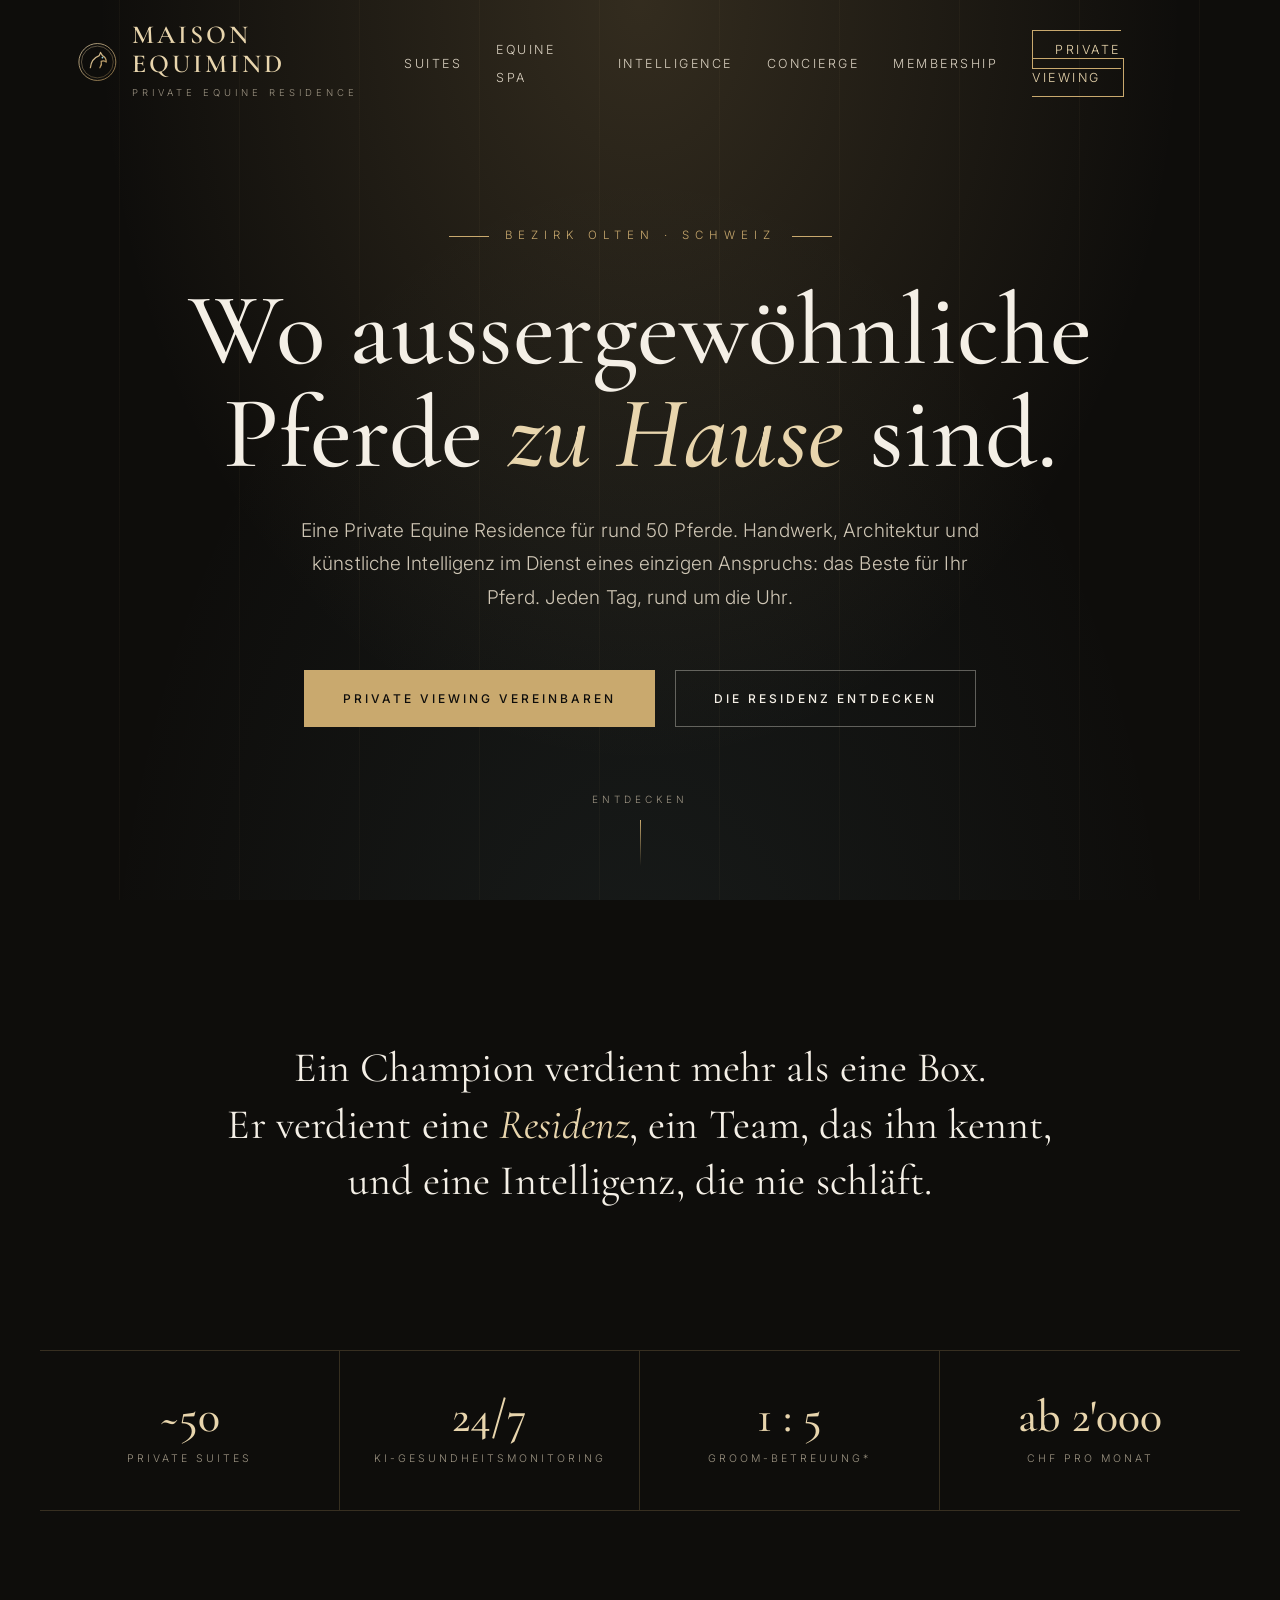
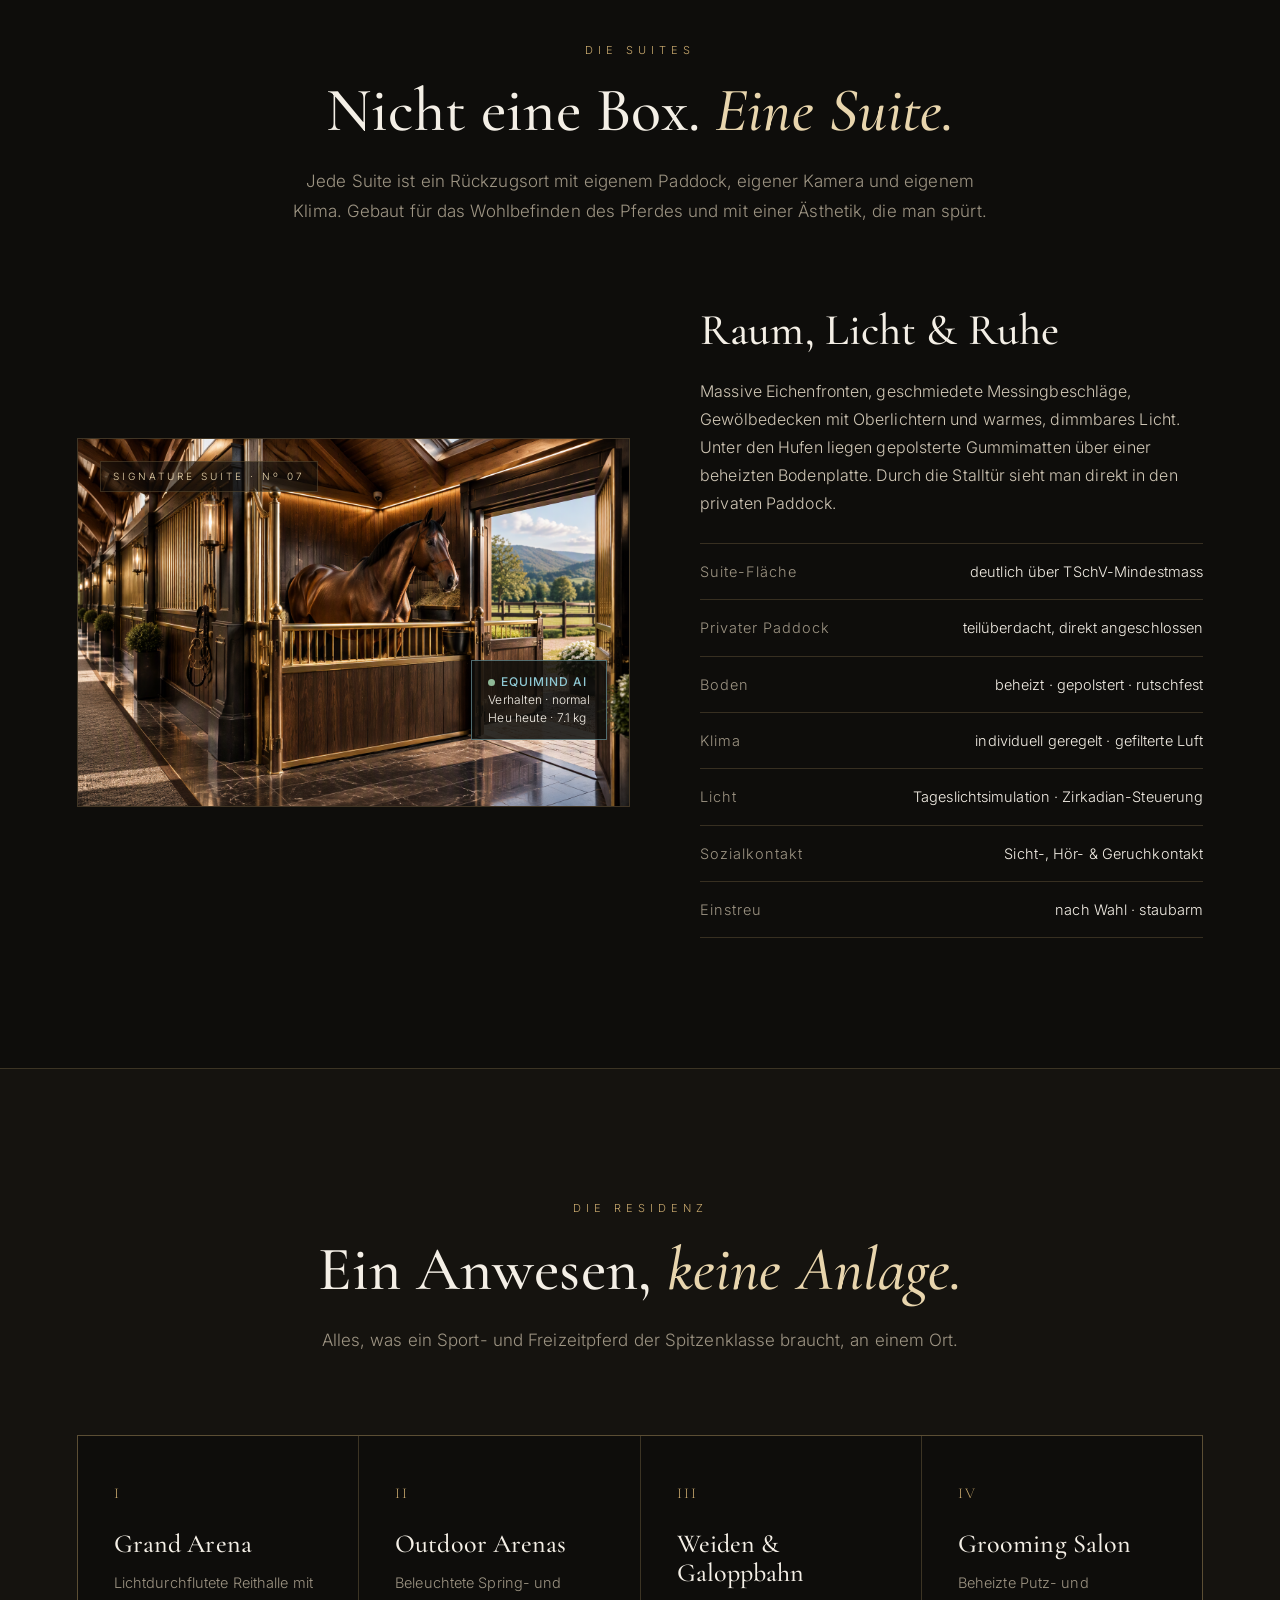
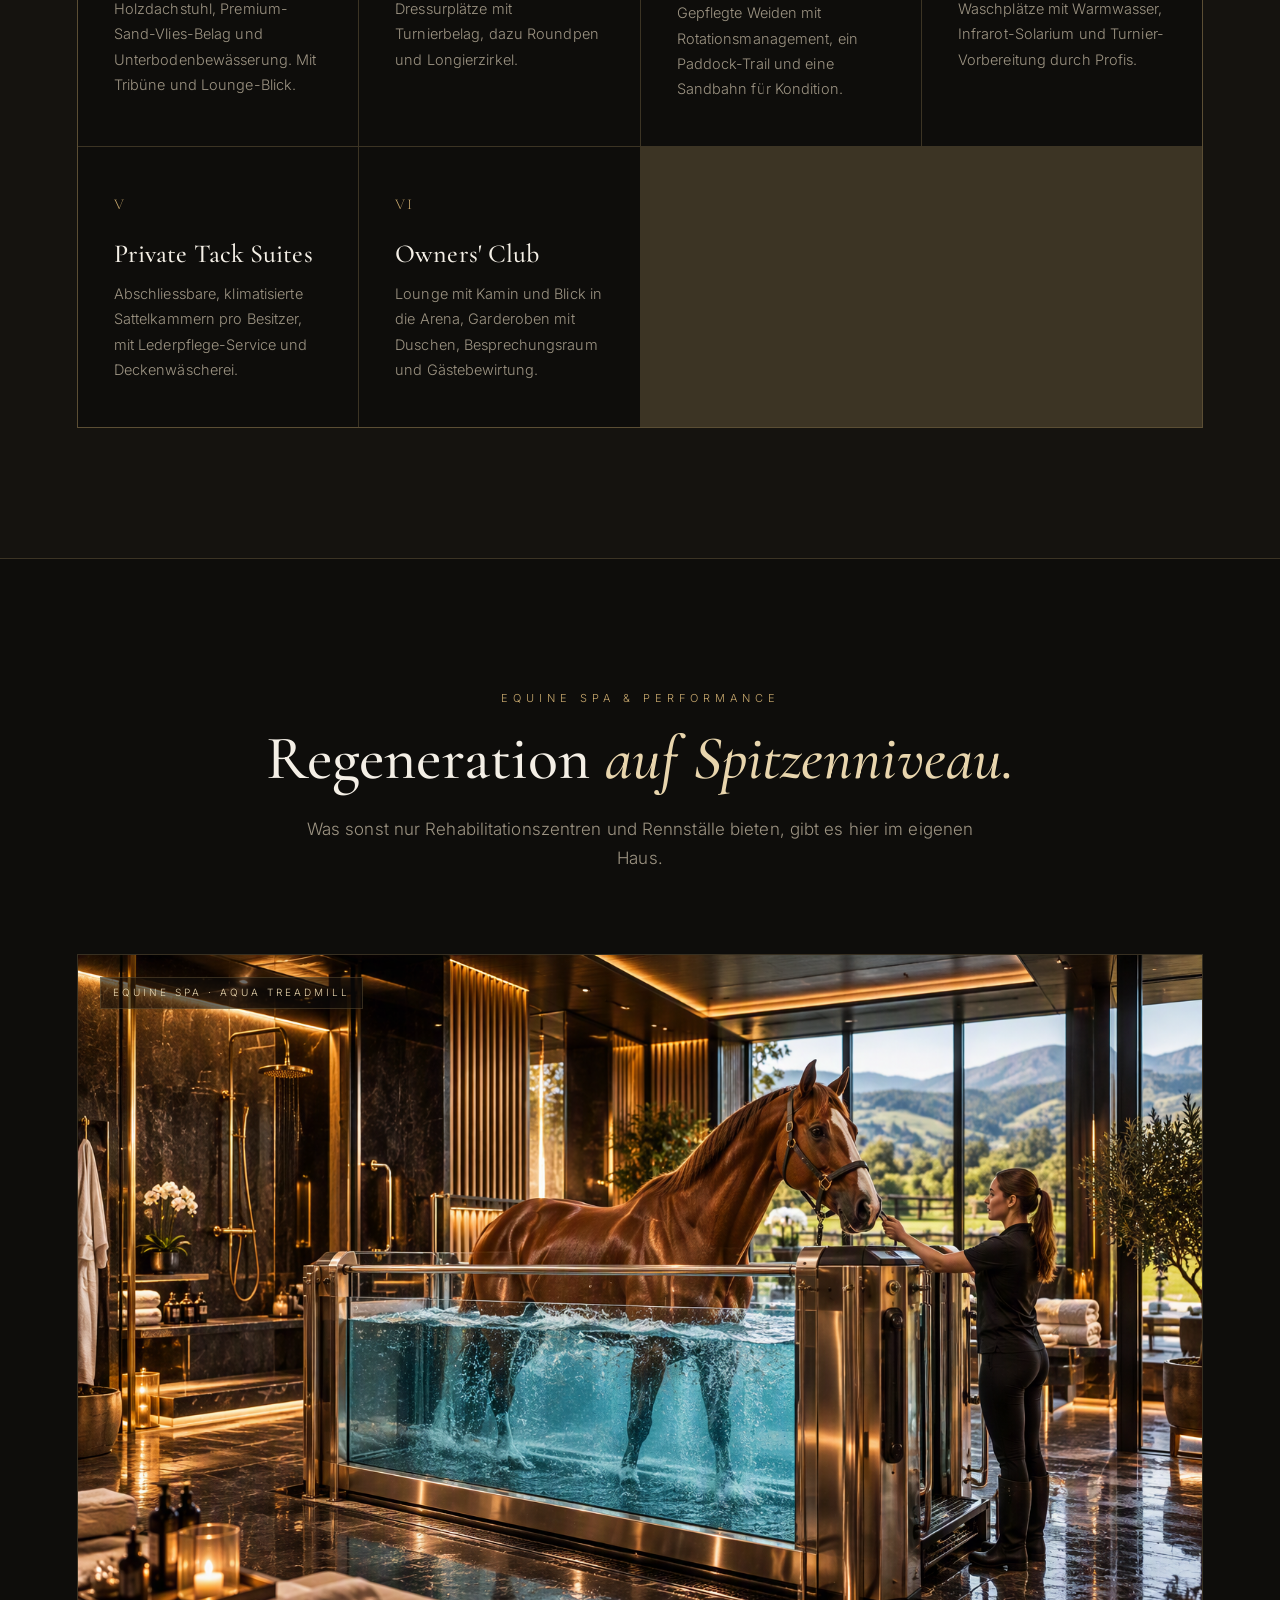
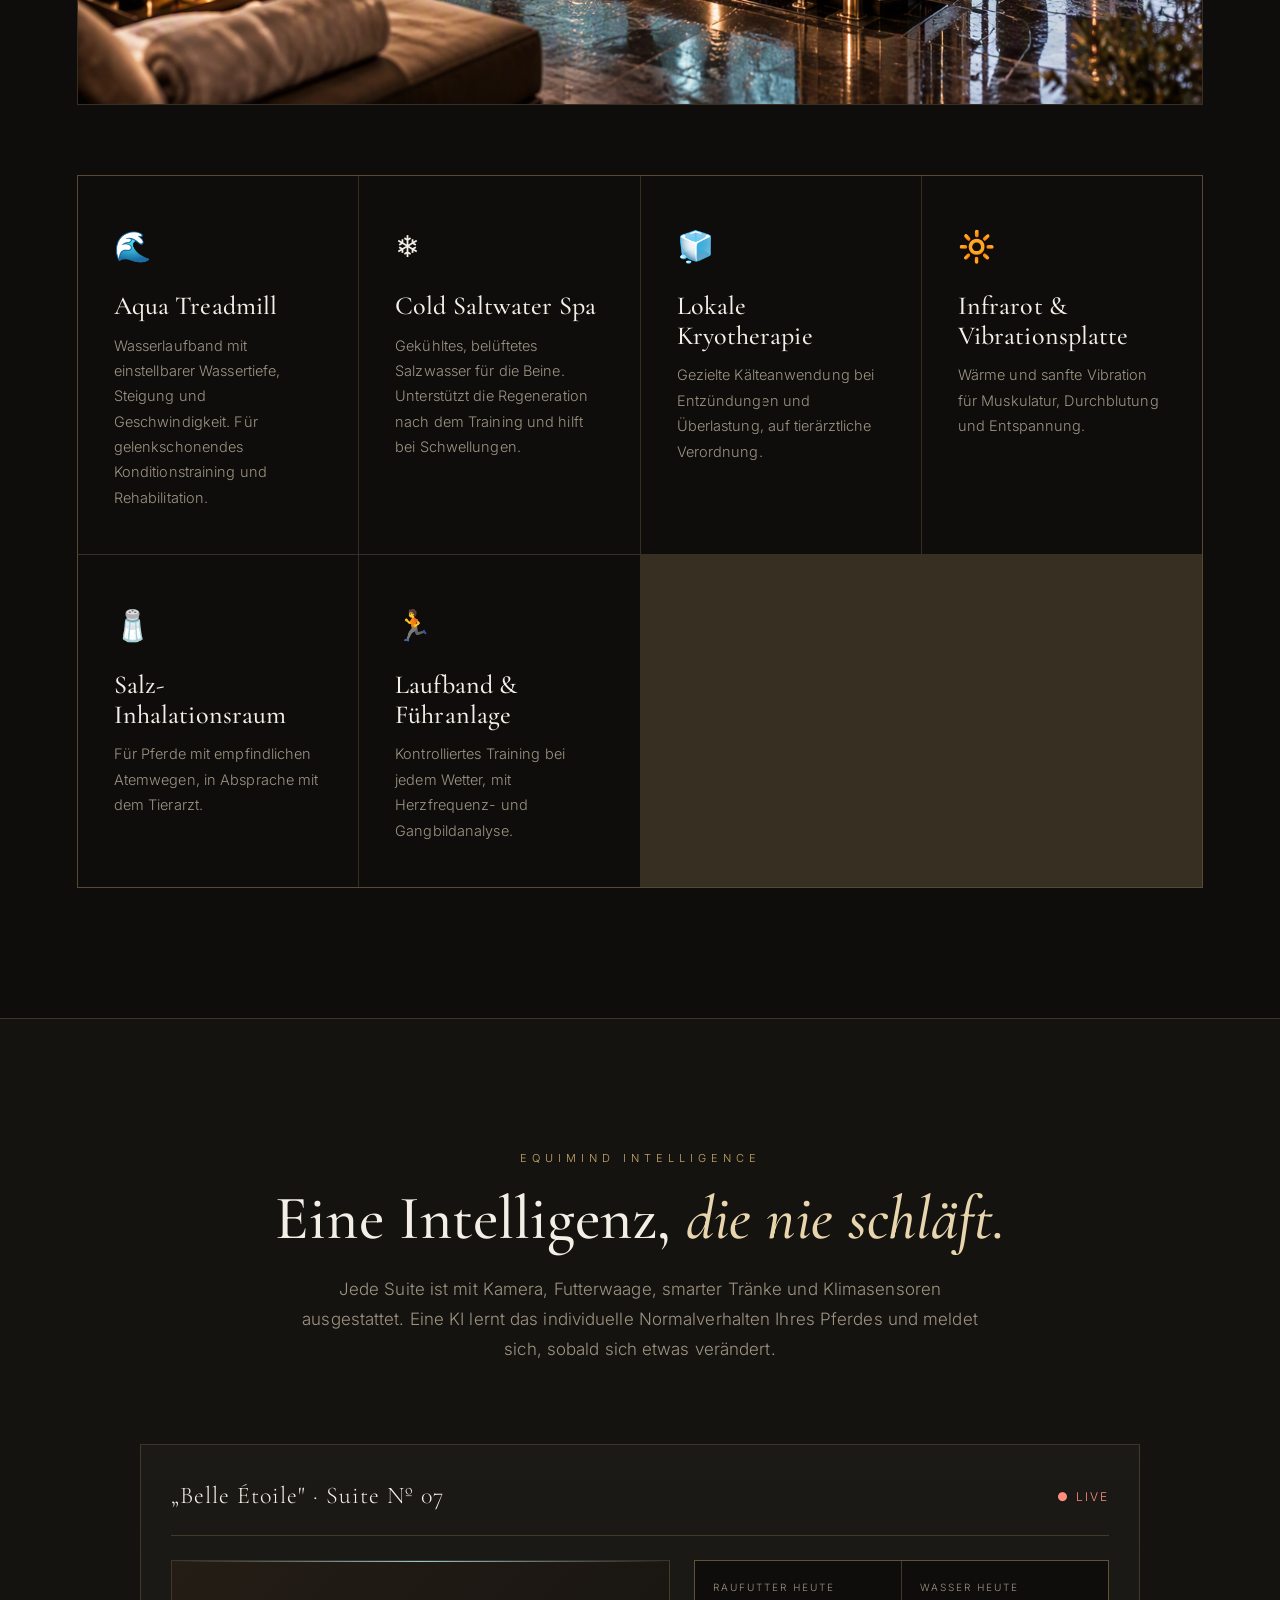
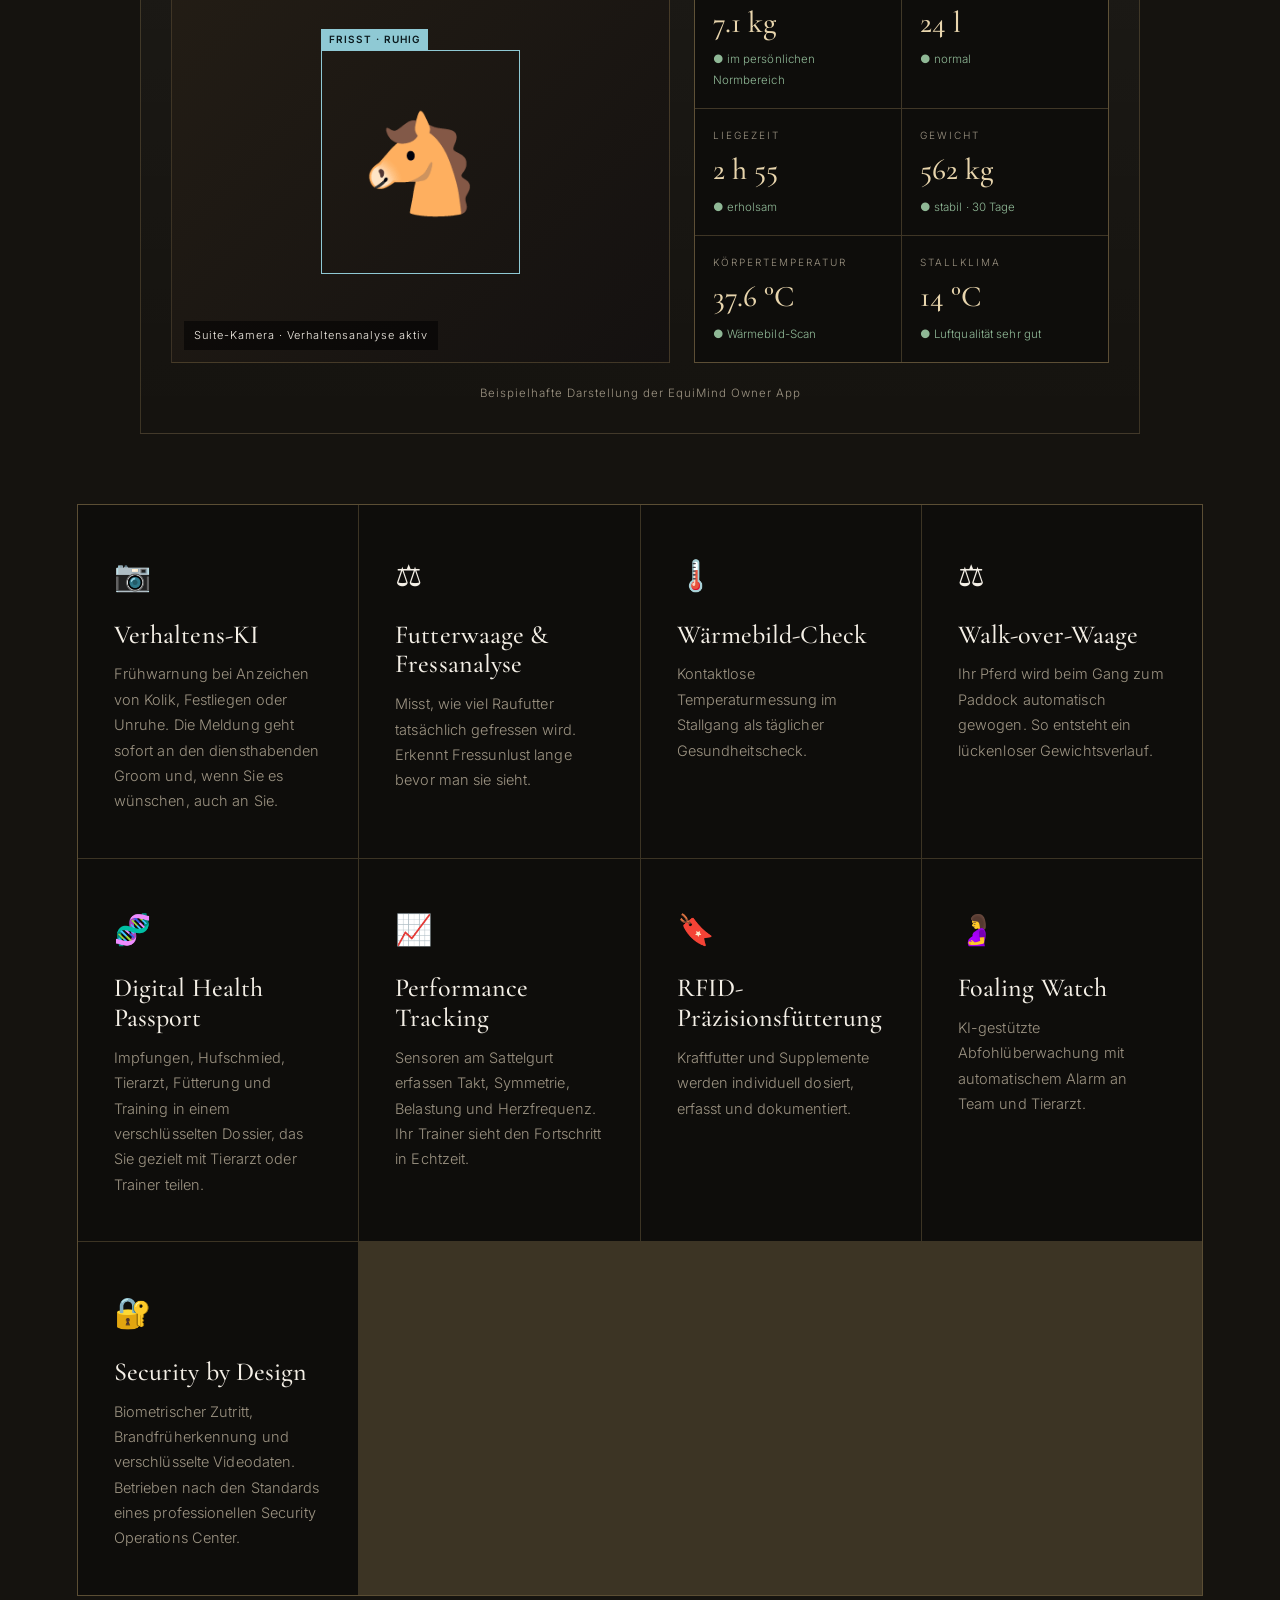
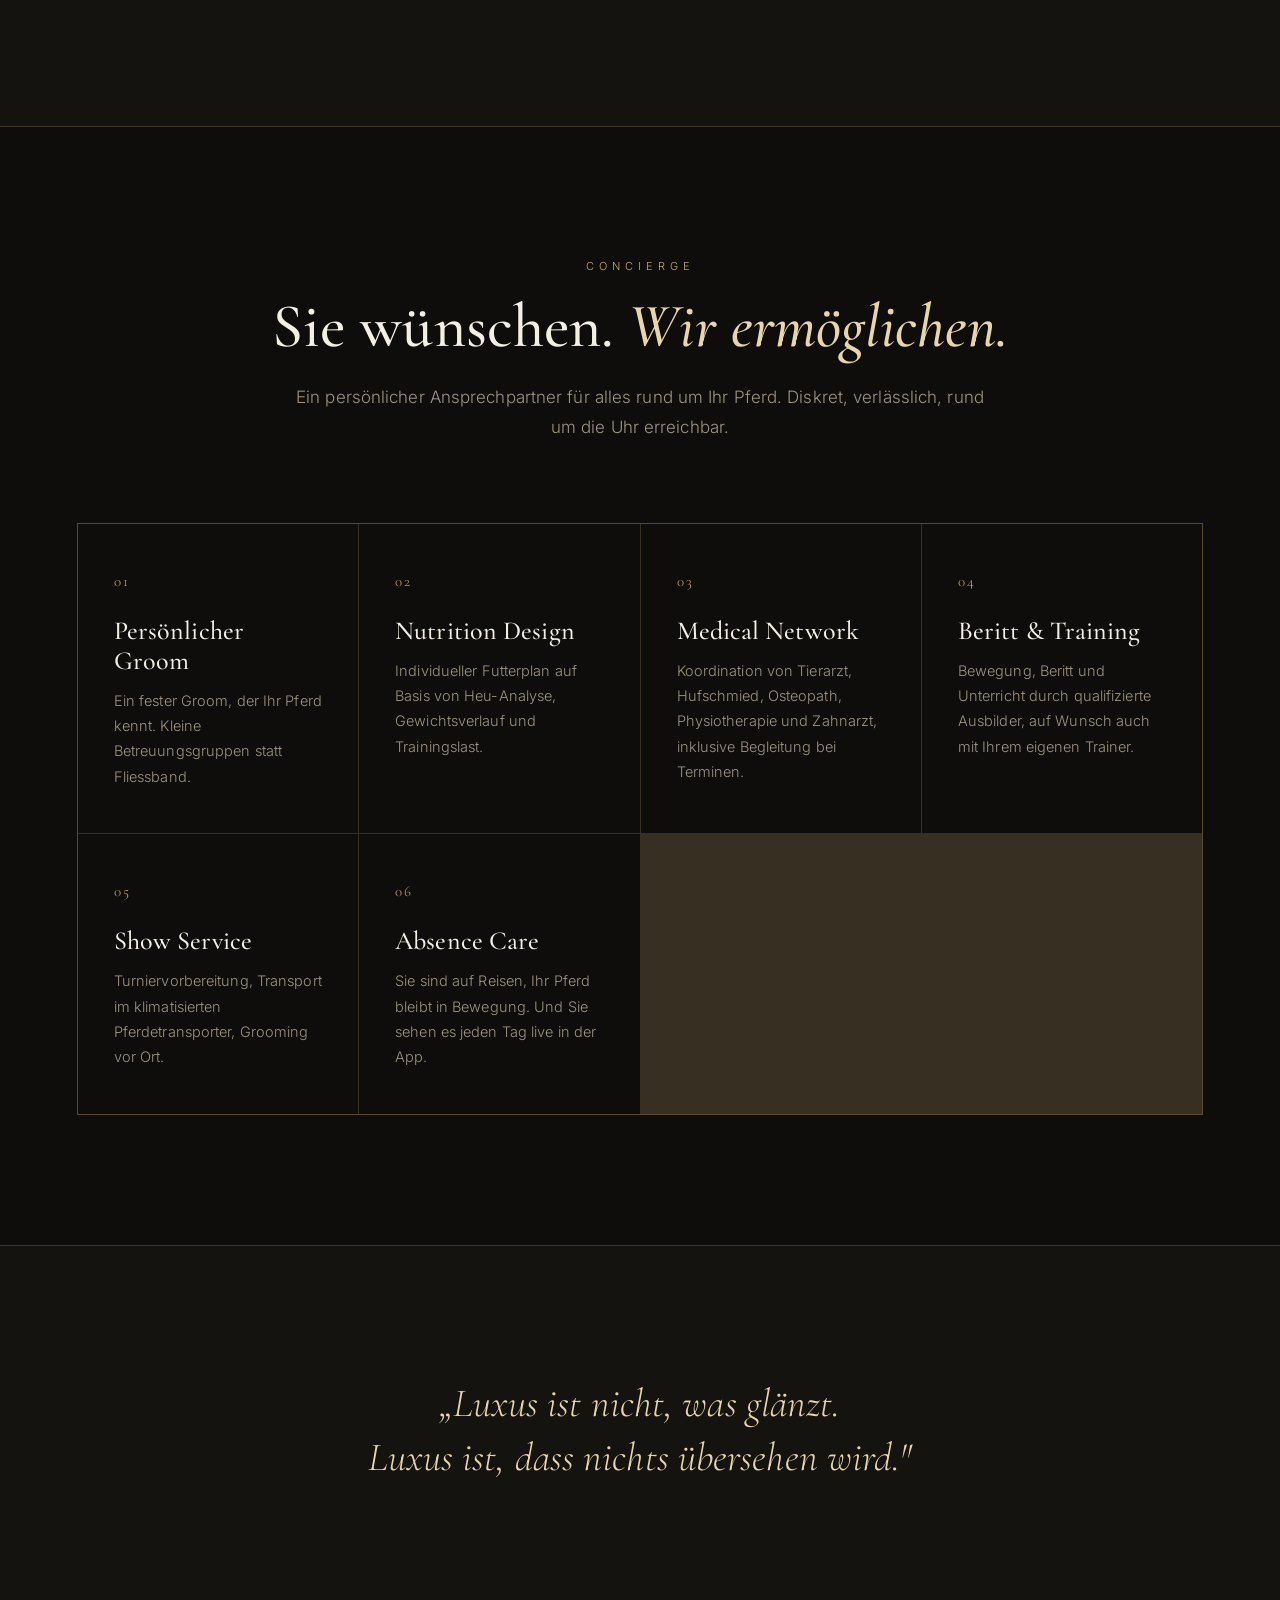
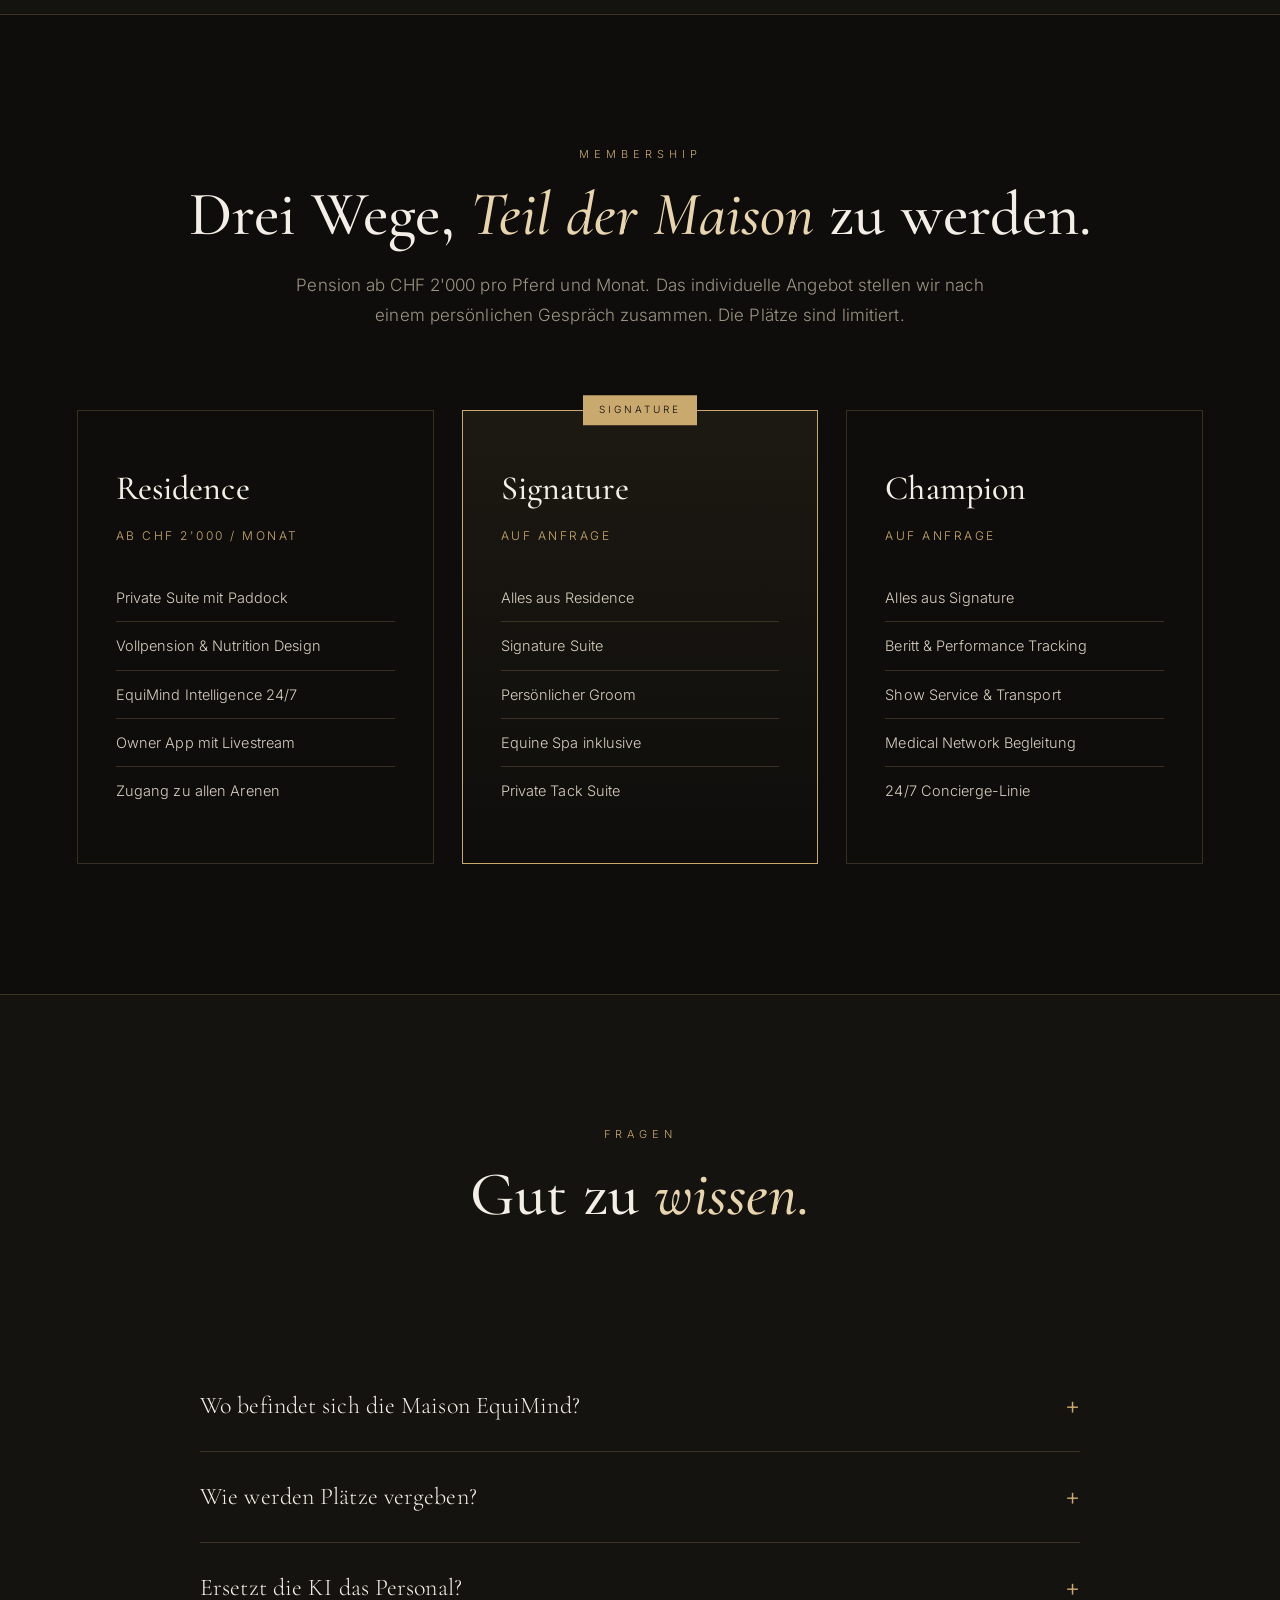
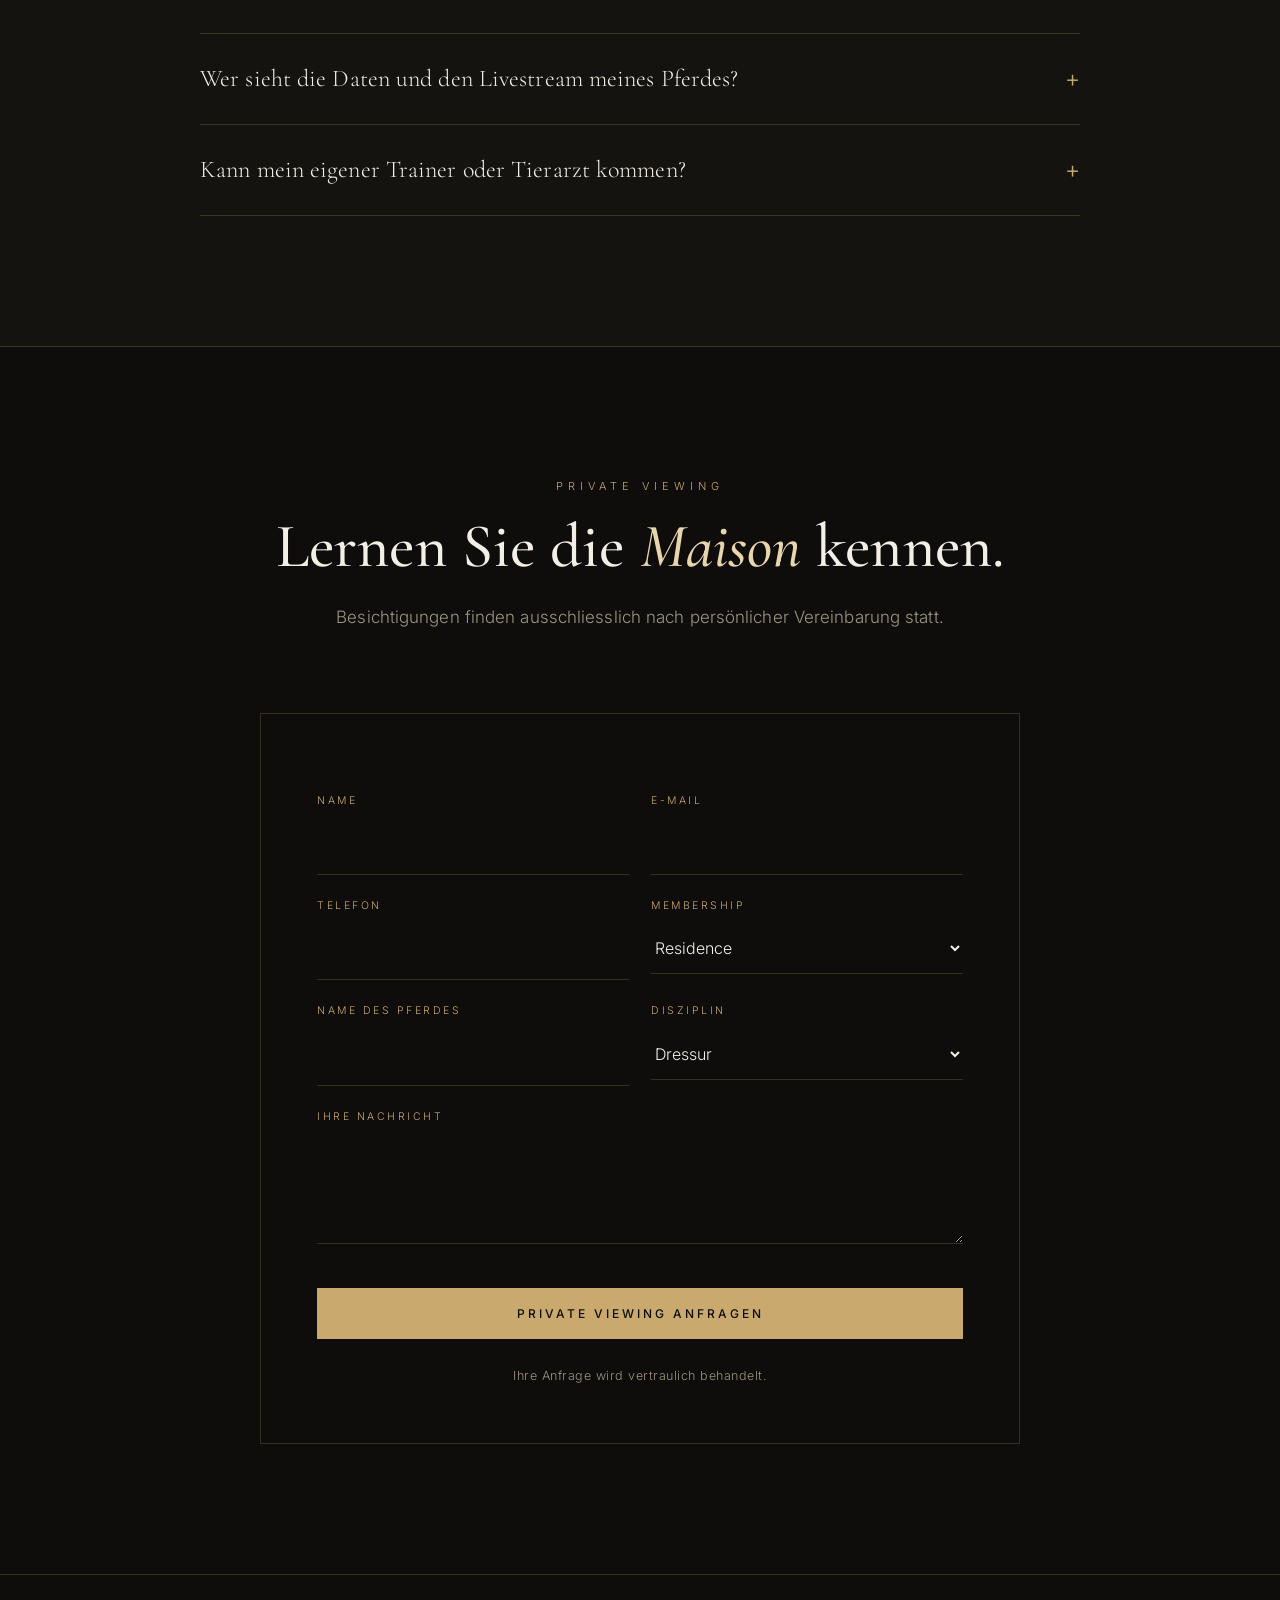
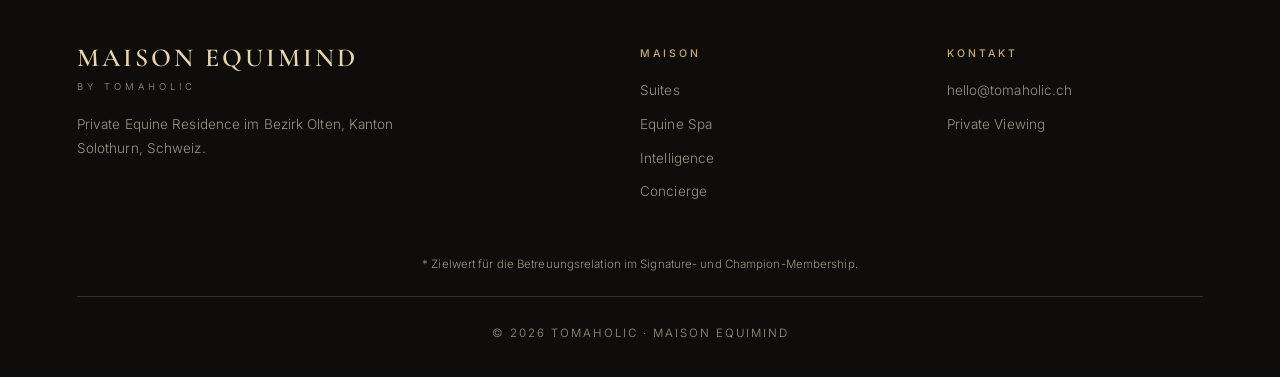
==== commit 59bea9d6: "Add files via upload" ====
--- a/index.html
+++ b/index.html
@@ -88,6 +88,13 @@
 .ai-chip b{color:var(--cyan);font-weight:500;letter-spacing:1px}
 .ai-chip i{display:inline-block;width:7px;height:7px;border-radius:50%;background:var(--green);margin-right:6px;animation:pulse 1.8s infinite}
 @keyframes pulse{50%{opacity:.3}}
+.suite-visual.photo{aspect-ratio:3/2;background:#191510}
+.suite-visual.photo::before{display:none}
+.suite-visual.photo img{position:absolute;inset:0;width:100%;height:100%;object-fit:cover}
+.spa-photo{position:relative;max-width:1200px;margin:0 auto 70px;border:1px solid var(--line);overflow:hidden;aspect-ratio:3/2}
+.spa-photo img{width:100%;height:100%;object-fit:cover;display:block;transition:transform 1.2s ease}
+.spa-photo:hover img{transform:scale(1.03)}
+.spa-photo .suite-tag{z-index:2}
 .suite h3{font-family:'Cormorant Garamond',serif;font-weight:500;font-size:44px;line-height:1.1;margin-bottom:22px}
 .suite p{color:#cfc6b5;margin-bottom:26px}
 .spec{list-style:none;border-top:1px solid var(--line)}
@@ -237,11 +244,9 @@
  <h2 class="title">Nicht eine Box. <em>Eine Suite.</em></h2>
  <p class="sub">Jede Suite ist ein Rückzugsort mit eigenem Paddock, eigener Kamera und eigenem Klima. Gebaut für das Wohlbefinden des Pferdes und mit einer Ästhetik, die man spürt.</p>
  <div class="suite">
-  <div class="suite-visual">
+  <div class="suite-visual photo">
+   <img src="suite.png" alt="Signature Suite der Maison EquiMind mit Eichenfront, Messingbeschlägen und Blick in den privaten Paddock" loading="lazy">
    <div class="suite-tag">Signature Suite · Nº 07</div>
-   <div class="chandelier">✨</div>
-   <div class="horse">🐎</div>
-   <div class="floor"></div>
    <div class="ai-chip"><i></i><b>EQUIMIND AI</b><br>Verhalten · normal<br>Heu heute · 7.1 kg</div>
   </div>
   <div>
@@ -282,6 +287,7 @@
  <div class="kicker">Equine Spa &amp; Performance</div>
  <h2 class="title">Regeneration <em>auf Spitzenniveau.</em></h2>
  <p class="sub">Was sonst nur Rehabilitationszentren und Rennställe bieten, gibt es hier im eigenen Haus.</p>
+ <div class="spa-photo"><img src="spa.png" alt="Equine Spa der Maison EquiMind mit Wasserlaufband und Blick ins Grüne" loading="lazy"><div class="suite-tag">Equine Spa · Aqua Treadmill</div></div>
  <div class="grid">
   <div class="card"><span class="ic">🌊</span><h4>Aqua Treadmill</h4><p>Wasserlaufband mit einstellbarer Wassertiefe, Steigung und Geschwindigkeit. Für gelenkschonendes Konditionstraining und Rehabilitation.</p></div>
   <div class="card"><span class="ic">❄️</span><h4>Cold Saltwater Spa</h4><p>Gekühltes, belüftetes Salzwasser für die Beine. Unterstützt die Regeneration nach dem Training und hilft bei Schwellungen.</p></div>
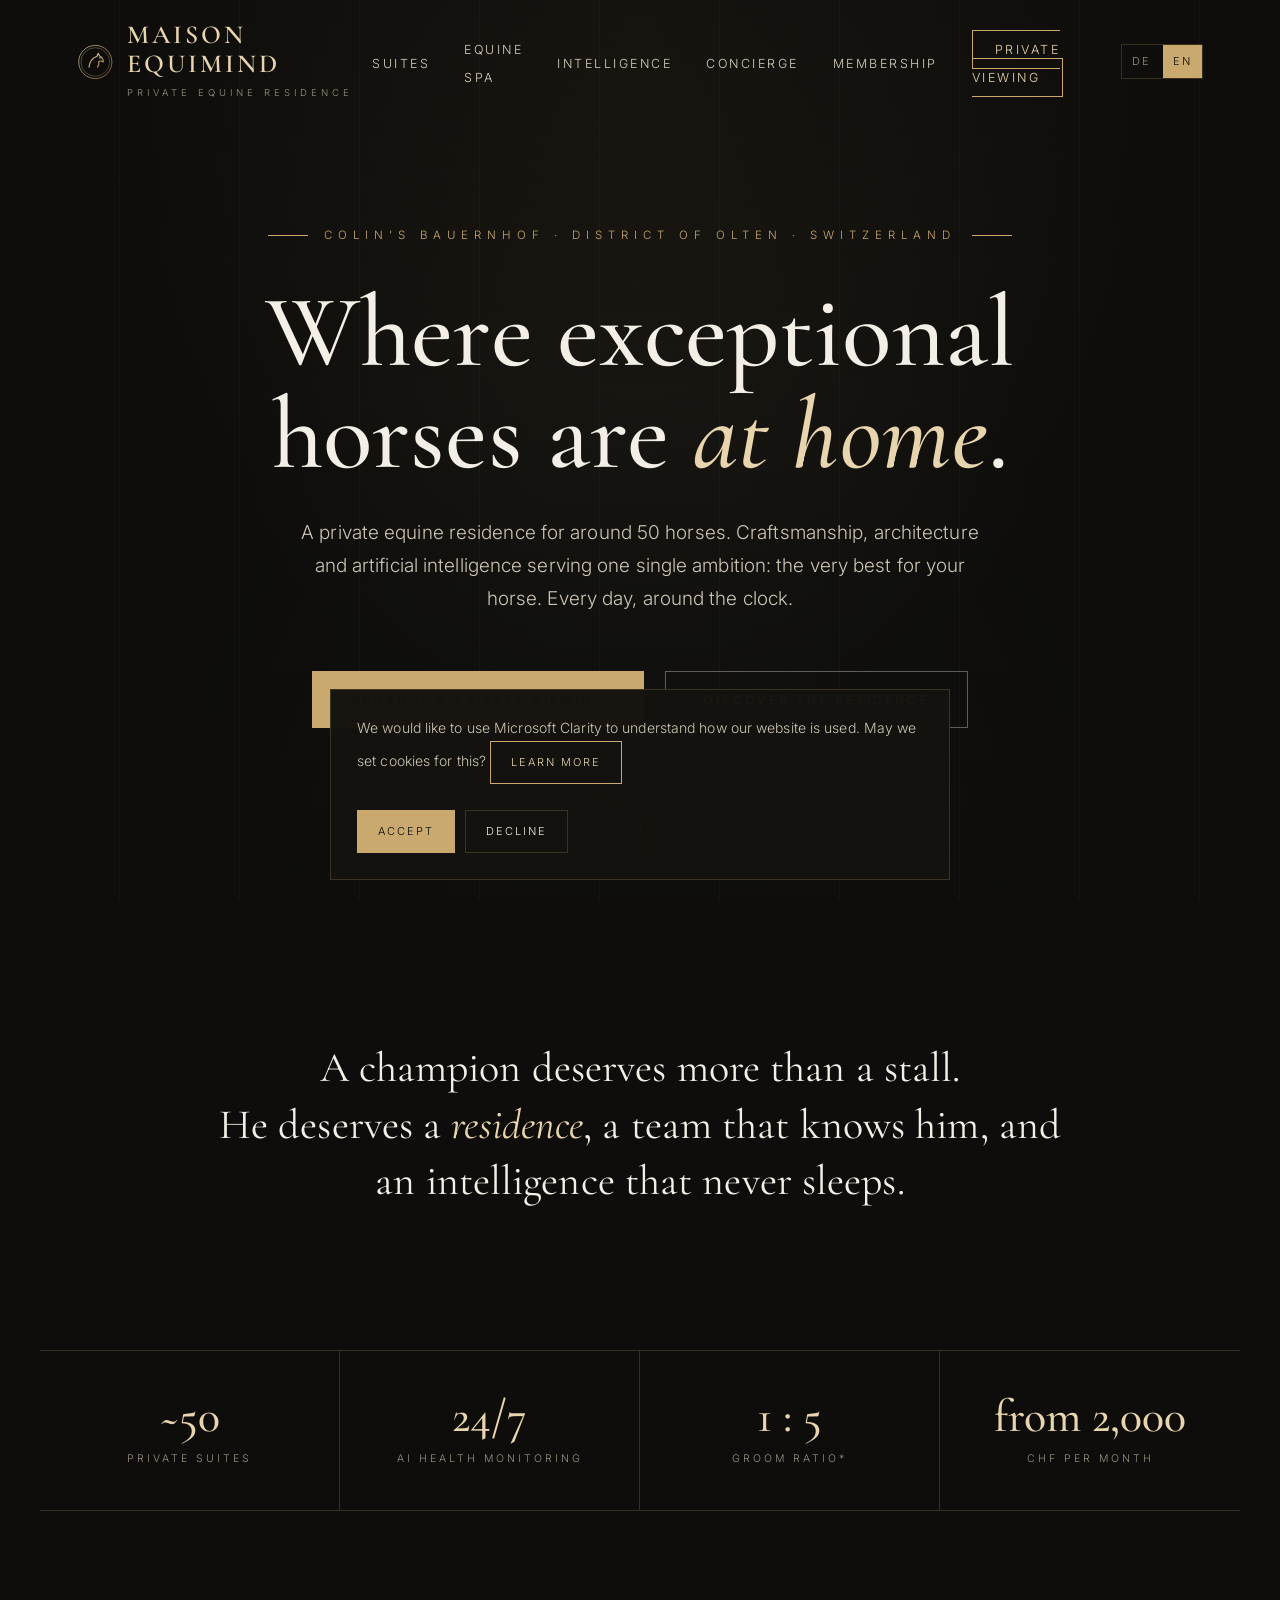
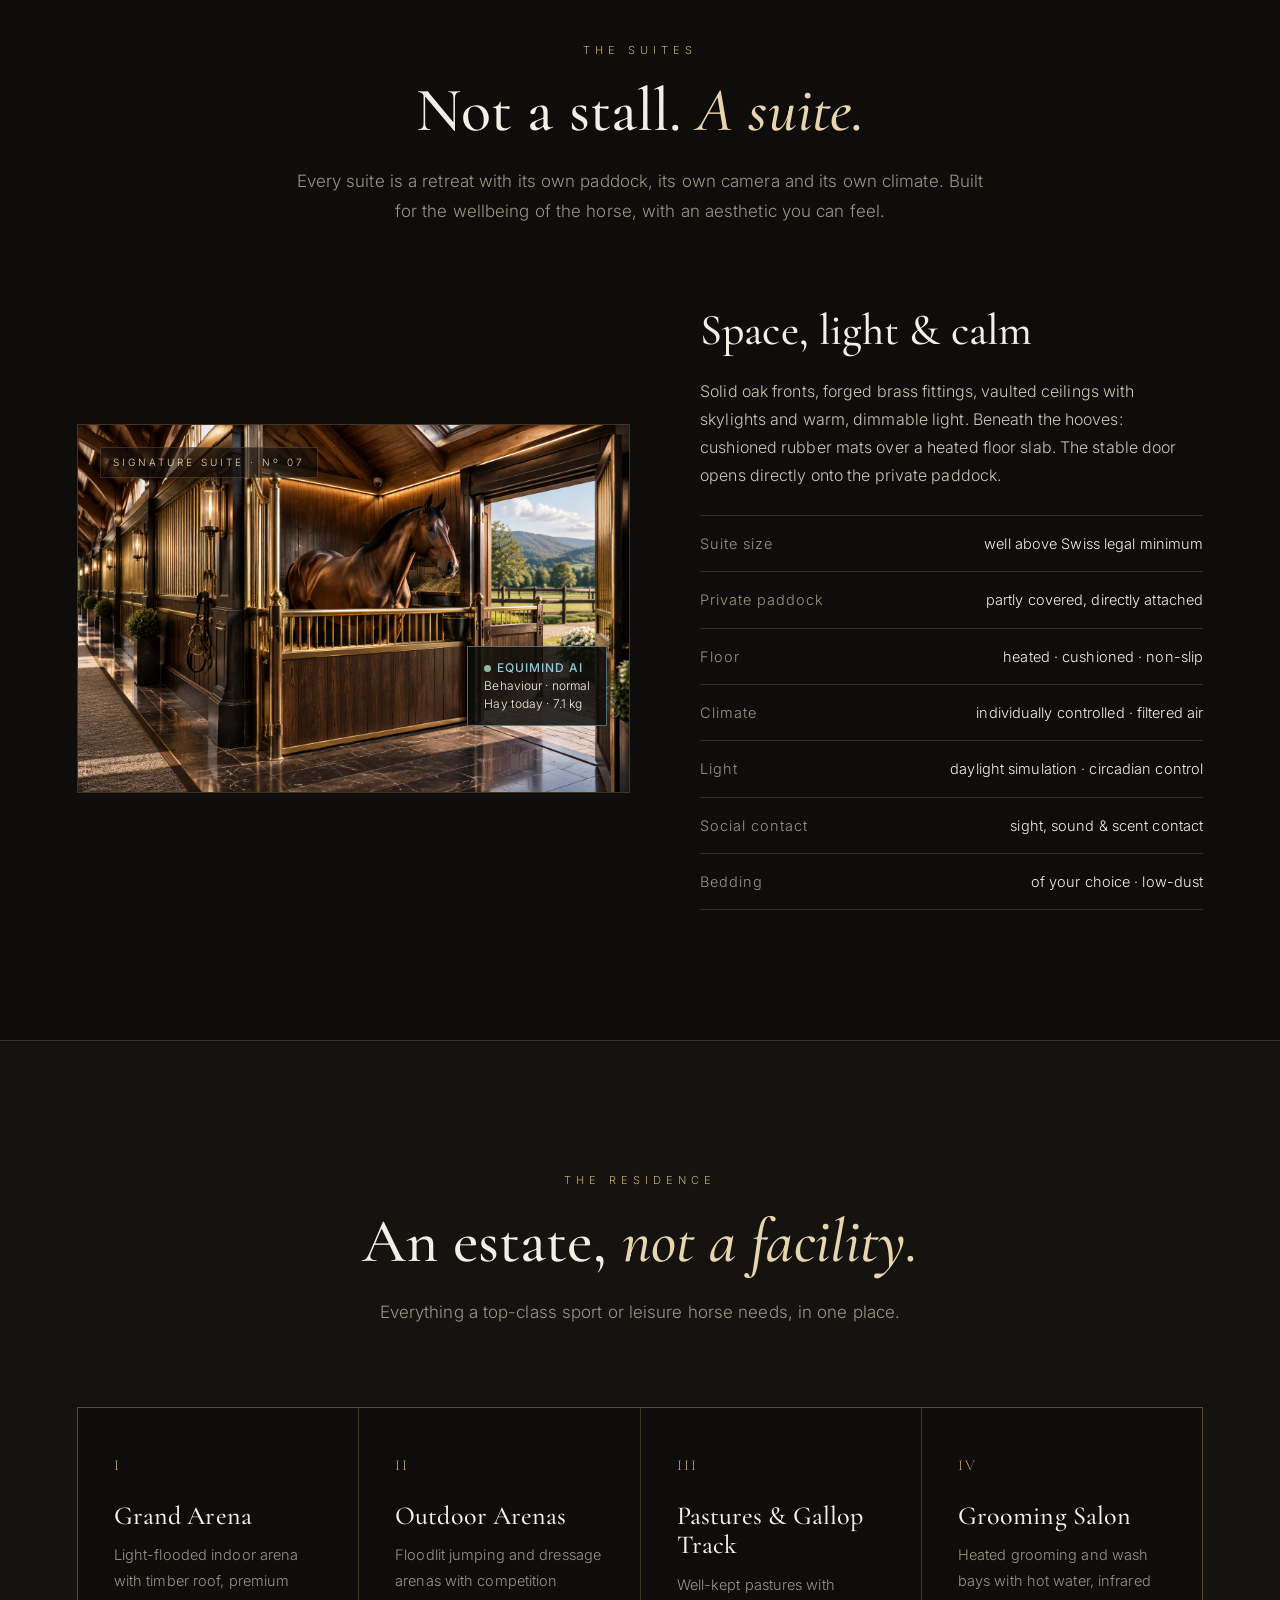
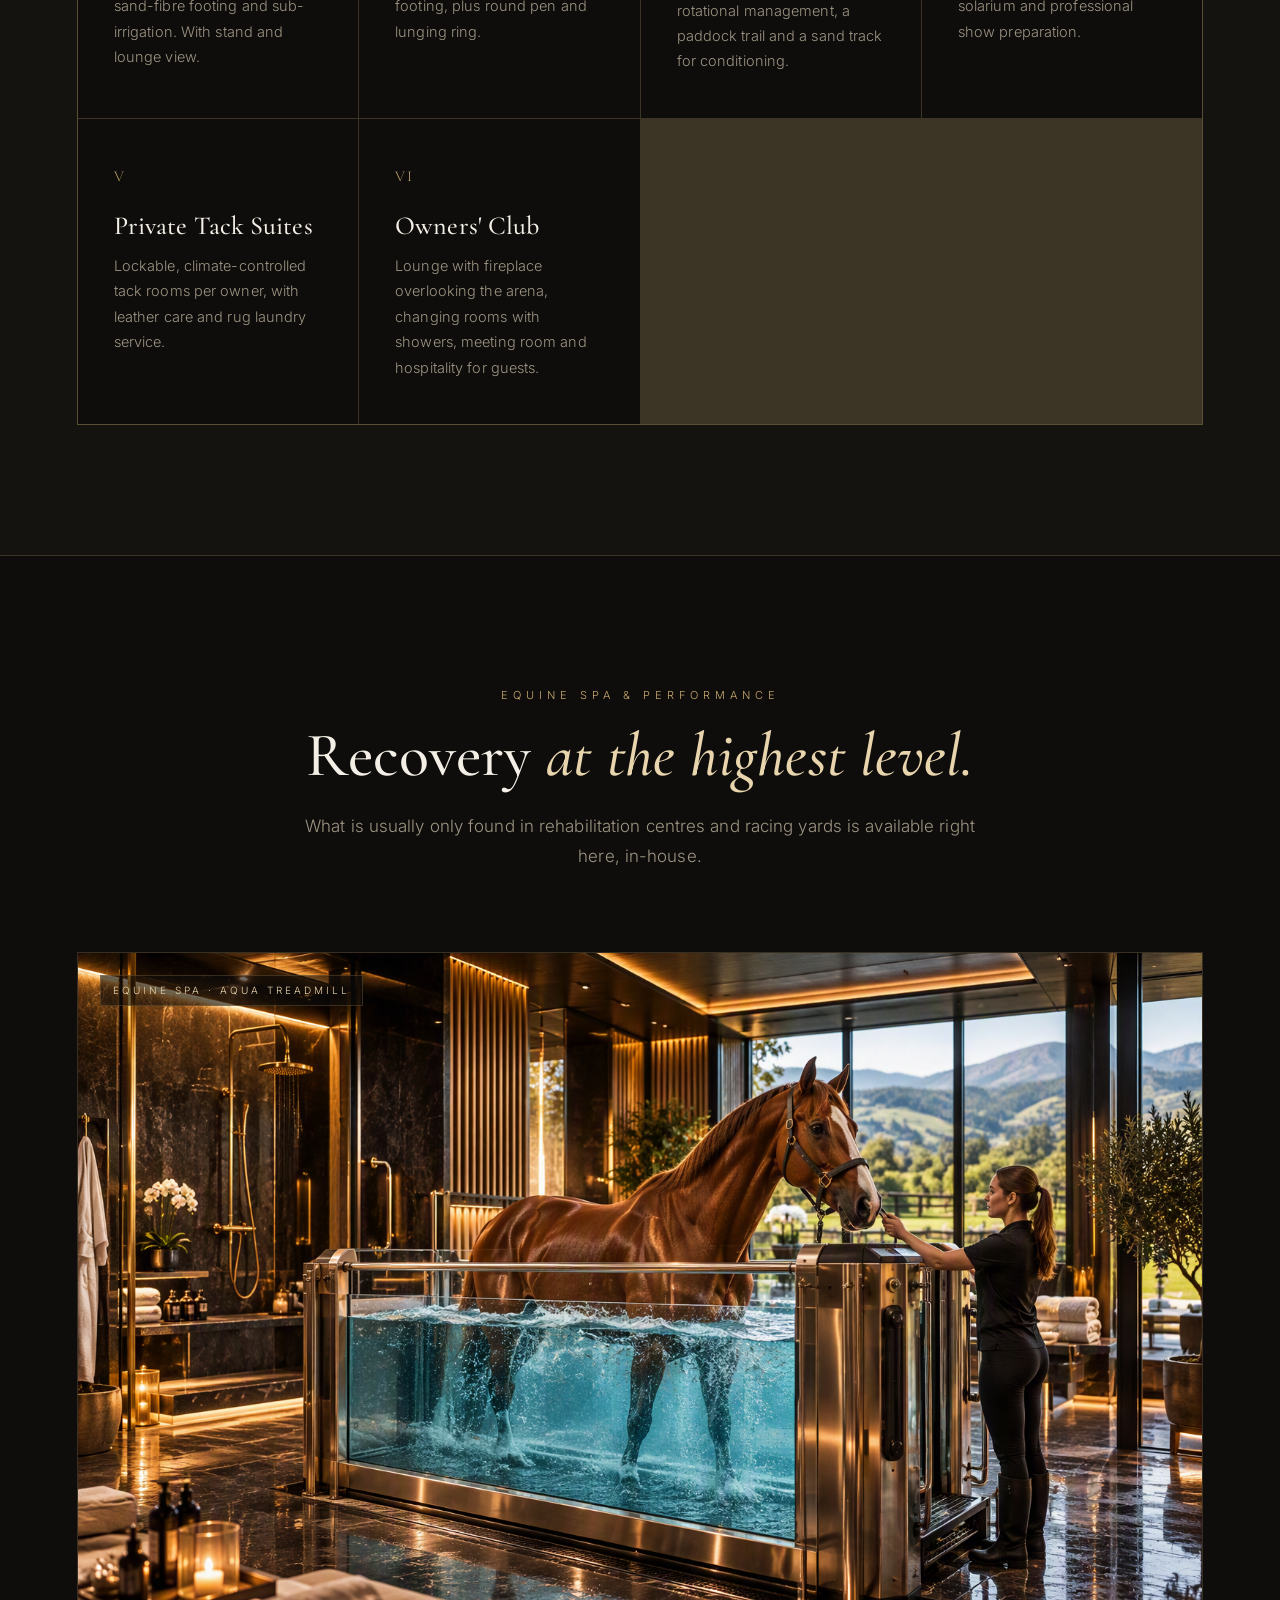
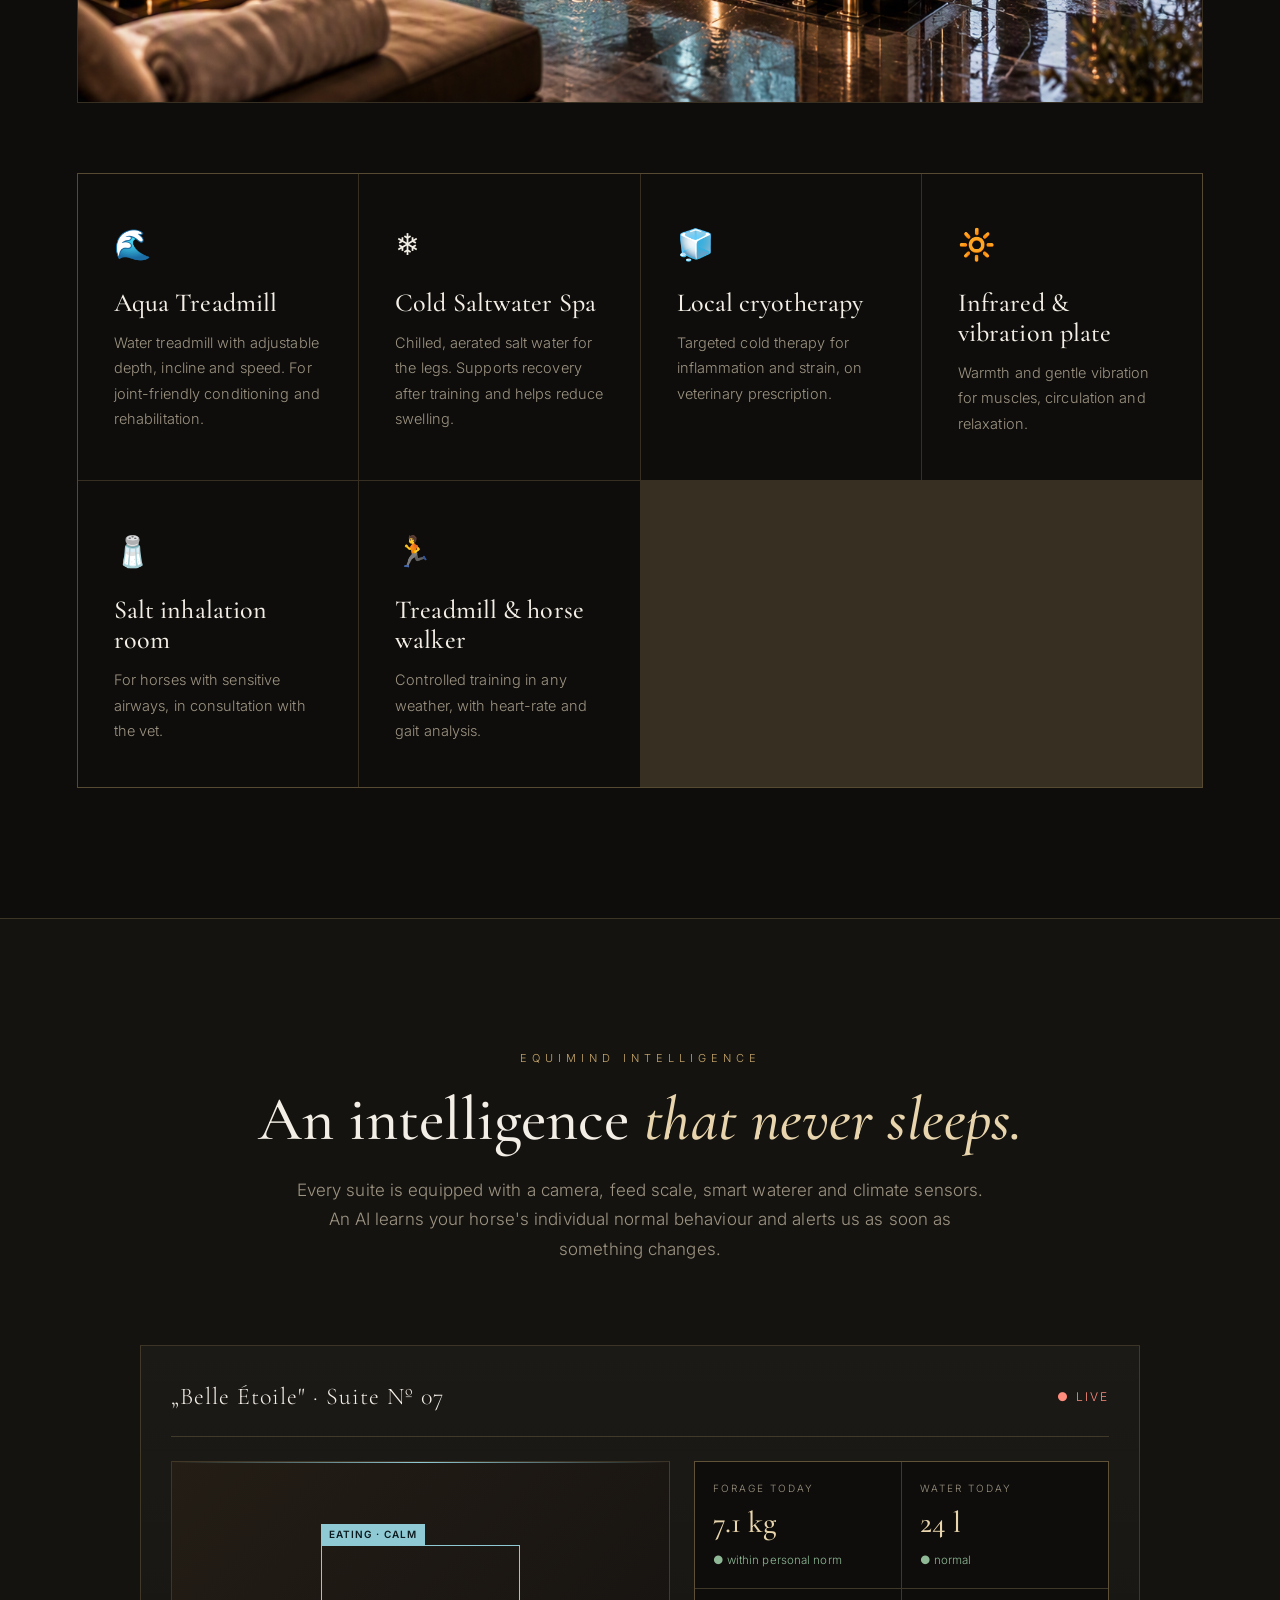
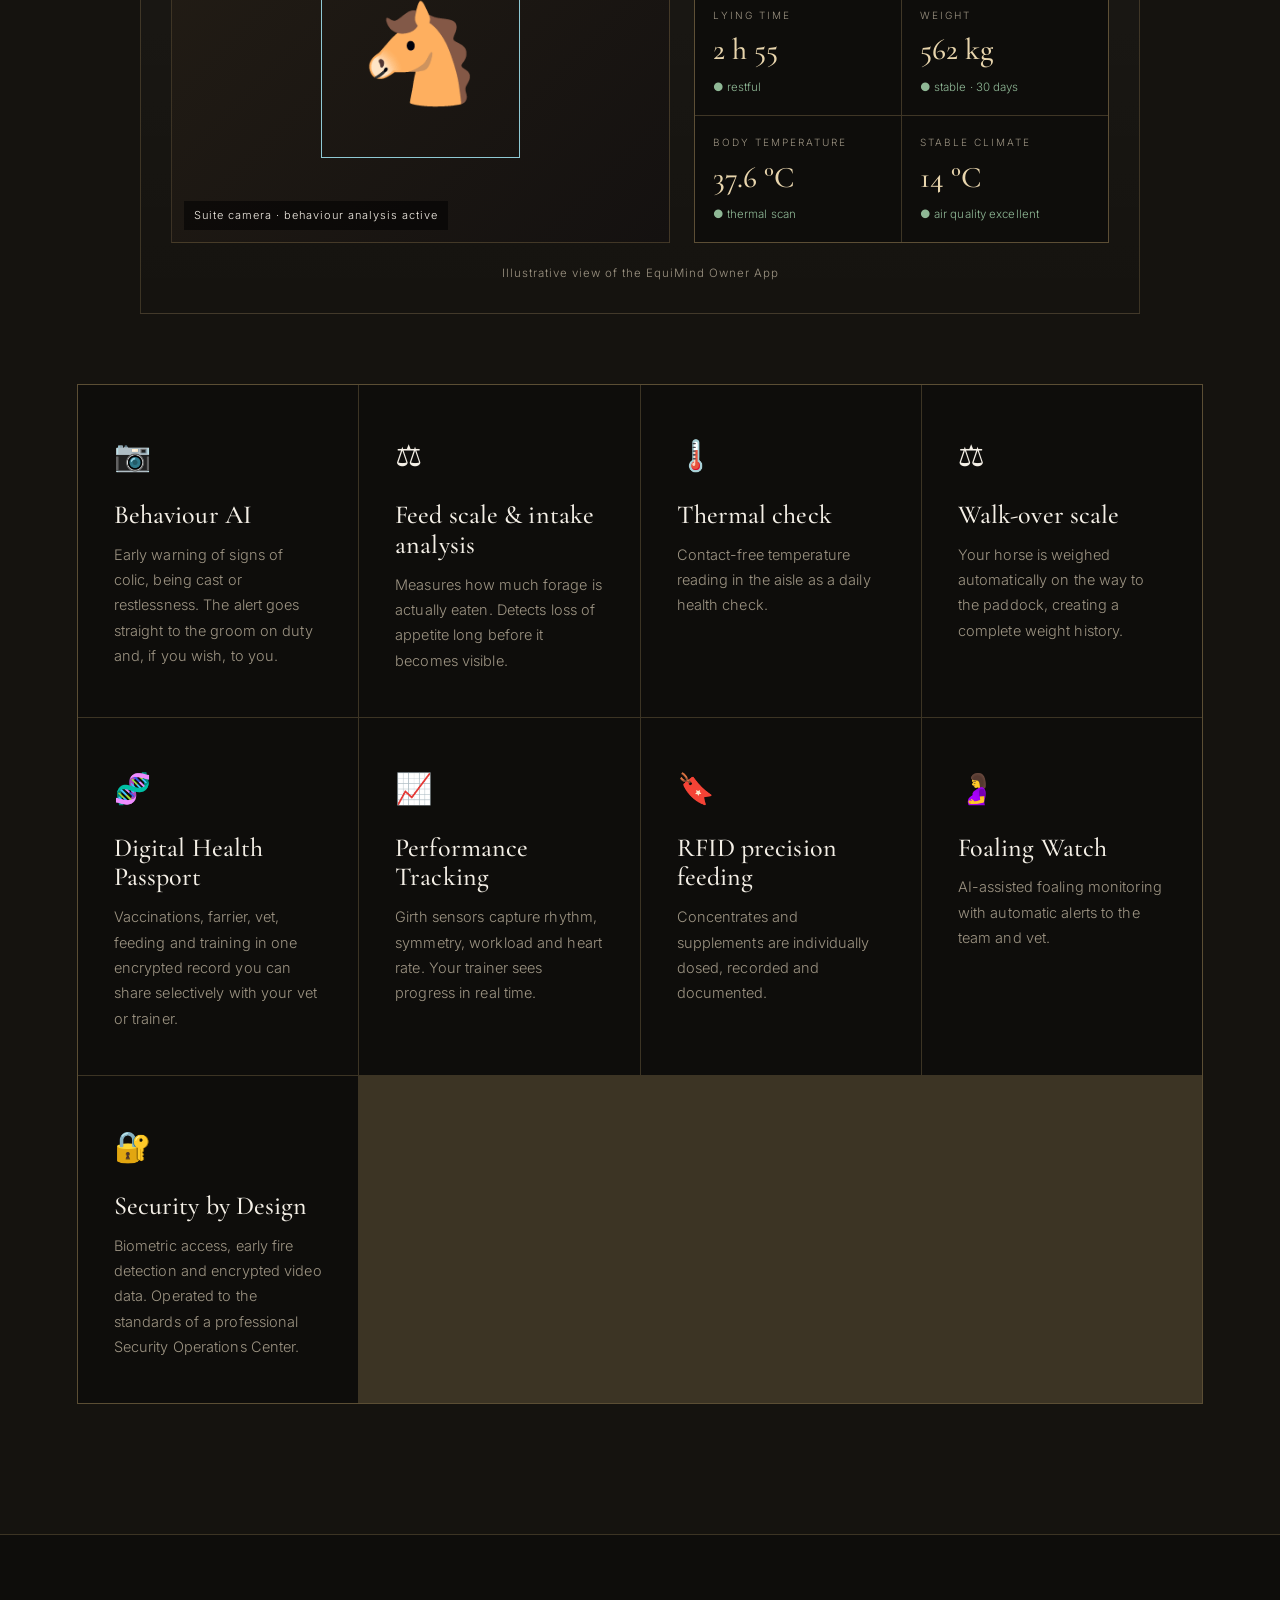
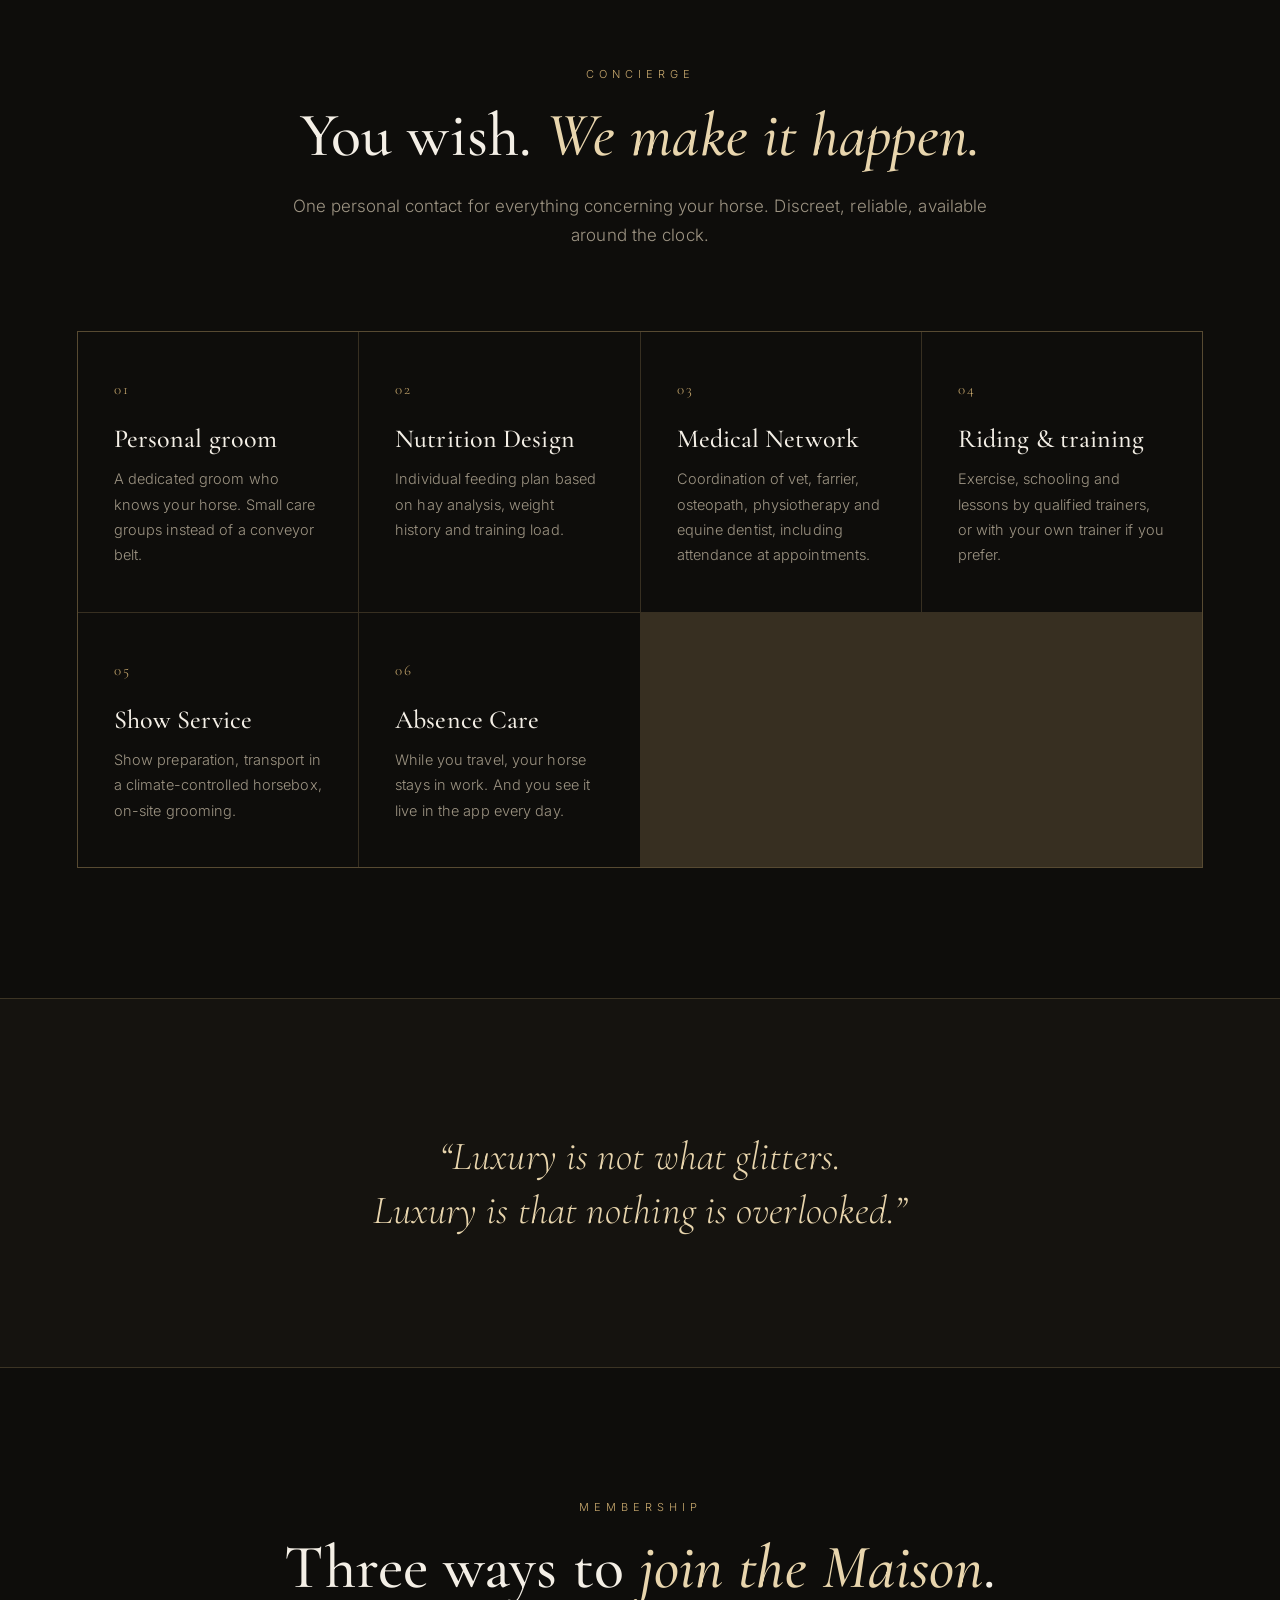
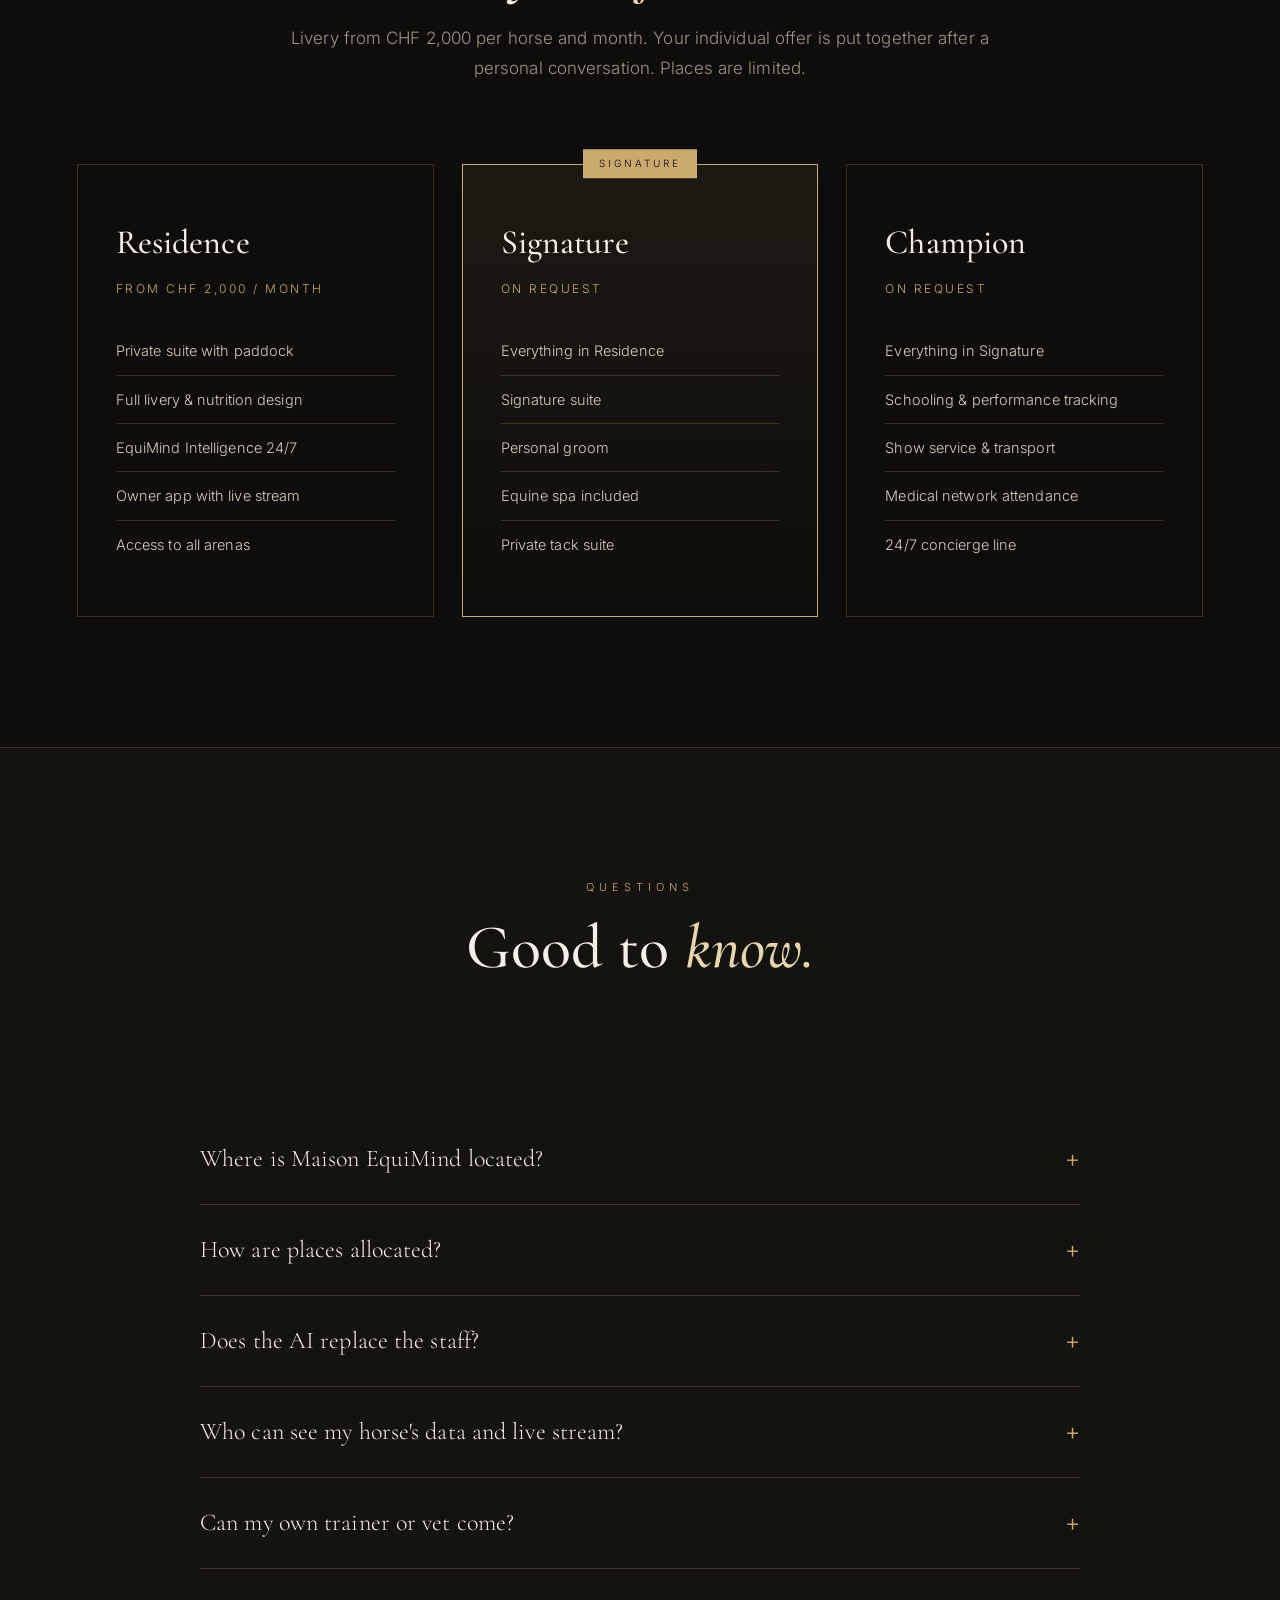
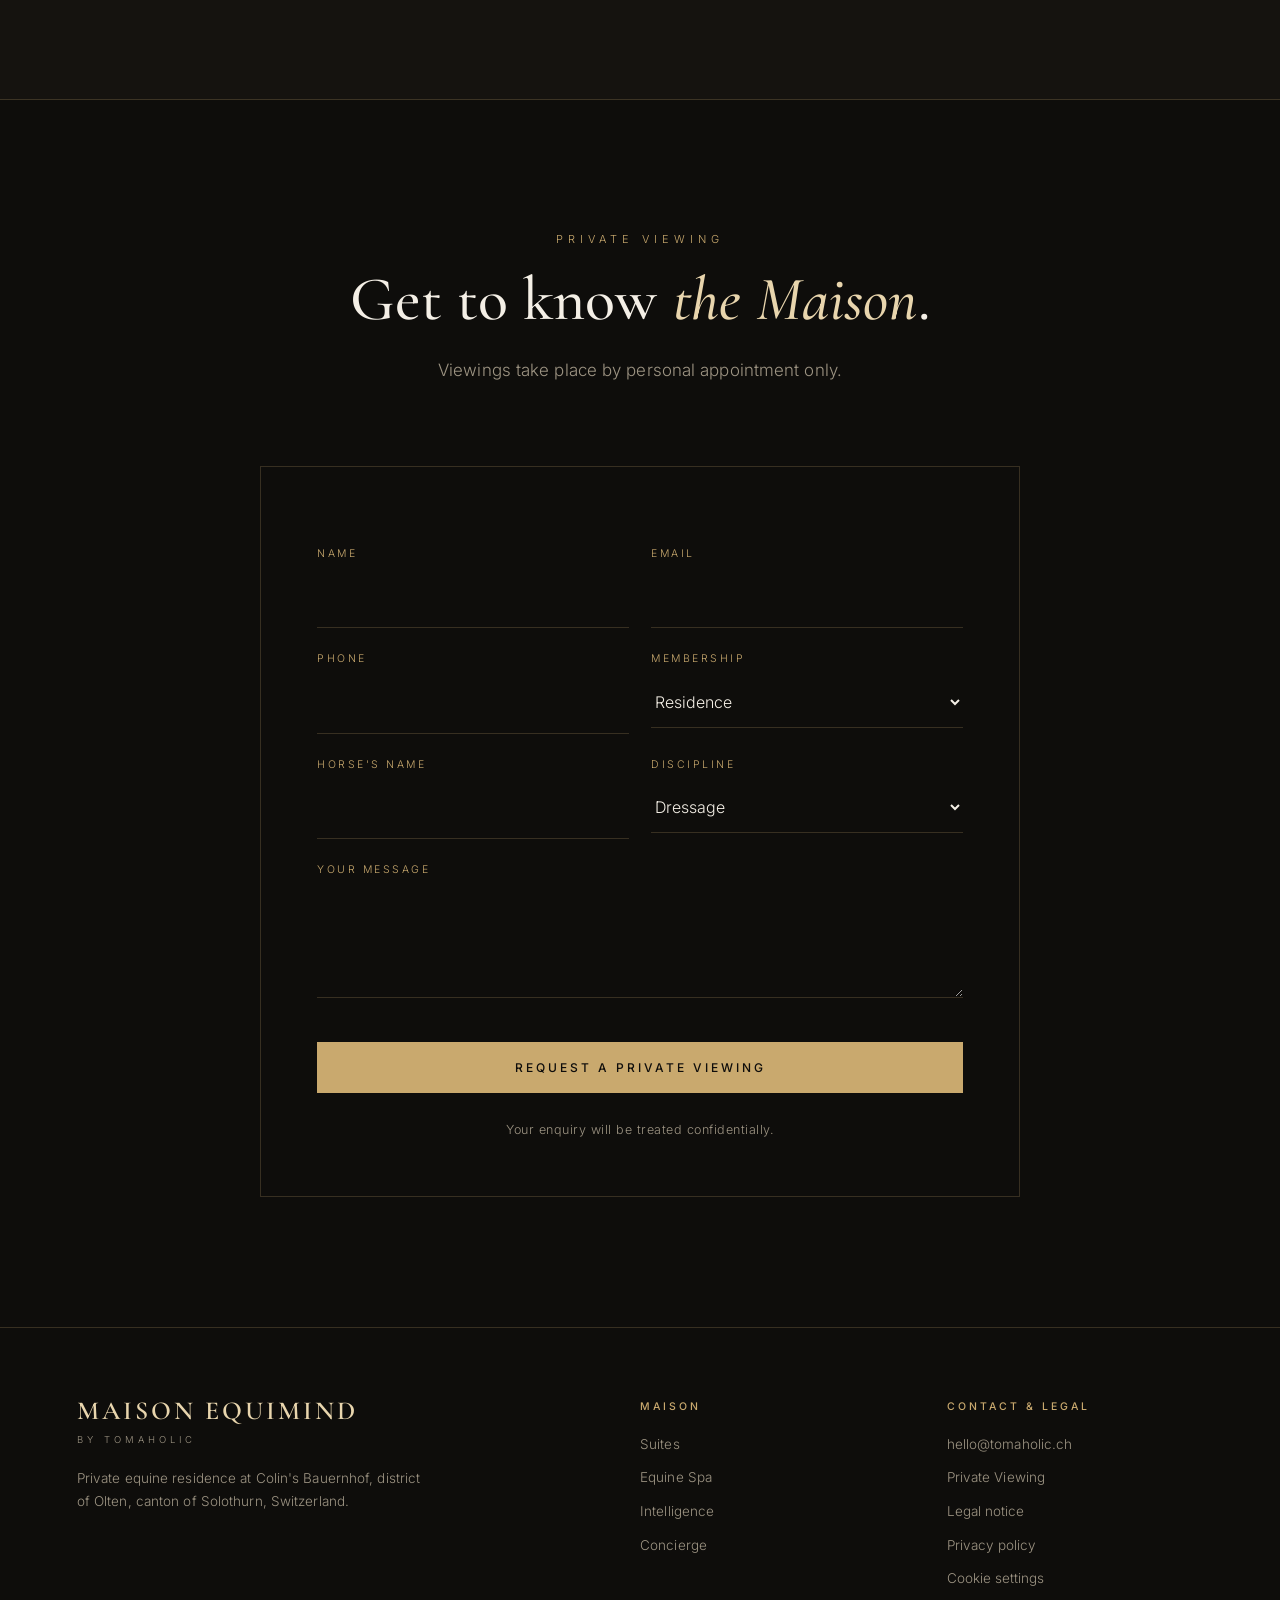
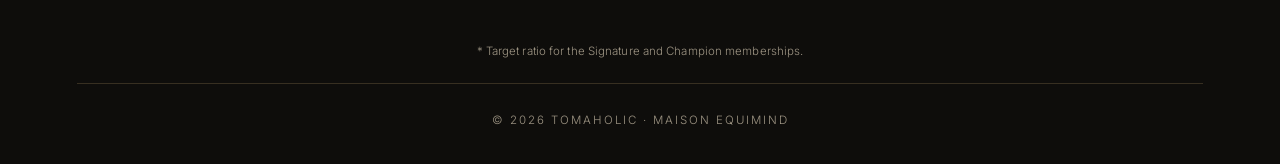
==== commit c0267d62: "Add files via upload" ====
--- a/index.html
+++ b/index.html
@@ -3,11 +3,14 @@
 <head>
 <meta charset="UTF-8">
 <meta name="viewport" content="width=device-width, initial-scale=1.0">
-<title>Maison EquiMind by Tomaholic – Private Equine Residence · Bezirk Olten</title>
-<meta name="description" content="Maison EquiMind: Private Equine Residence im Bezirk Olten. Rund 50 Luxus-Suiten für Pferde, Equine Spa, KI-Gesundheitsmonitoring und persönlicher Concierge. Pension ab CHF 2'000 pro Monat. Besichtigung nur auf Termin.">
+<title>Maison EquiMind by Tomaholic – Private Equine Residence · Colin's Bauernhof · Bezirk Olten</title>
+<meta name="description" content="Maison EquiMind: Private Equine Residence auf Colin's Bauernhof im Bezirk Olten. Rund 50 Luxus-Suiten für Pferde, Equine Spa, KI-Gesundheitsmonitoring und persönlicher Concierge. Pension ab CHF 2'000 pro Monat.">
 <meta property="og:title" content="Maison EquiMind – Private Equine Residence">
-<meta property="og:description" content="Wo aussergewöhnliche Pferde zu Hause sind. Bezirk Olten, Schweiz.">
+<meta property="og:description" content="Wo aussergewöhnliche Pferde zu Hause sind. Colin's Bauernhof, Bezirk Olten, Schweiz.">
+<meta property="og:image" content="https://tomaholic.ch/suite.png">
 <meta property="og:url" content="https://tomaholic.ch">
+<link rel="alternate" hreflang="de" href="https://tomaholic.ch">
+<link rel="alternate" hreflang="en" href="https://tomaholic.ch">
 <meta name="theme-color" content="#0e0d0b">
 <link rel="preconnect" href="https://fonts.googleapis.com">
 <link rel="preconnect" href="https://fonts.gstatic.com" crossorigin>
@@ -190,10 +193,47 @@
  section,.manifesto{padding:90px 6vw}
  .private{padding:32px 22px}
 }
+
+
+/* LANG SWITCH */
+.lang{display:flex;gap:2px;margin-left:8px;border:1px solid var(--line)}
+.lang button{background:none;border:0;color:var(--muted);font:inherit;font-size:11px;letter-spacing:2px;padding:7px 10px;cursor:pointer}
+.lang button.on{background:var(--gold);color:#0e0d0b}
+/* HERO MEDIA */
+.hero-media{position:absolute;inset:0;z-index:0;overflow:hidden}
+.hero-media .slide{position:absolute;inset:-4%;background-size:cover;background-position:center;opacity:0;animation:kb 18s ease-in-out infinite}
+.hero-media .slide.s1{background-image:url('suite.png')}
+.hero-media .slide.s2{background-image:url('spa.png');animation-delay:9s}
+@keyframes kb{0%{opacity:0;transform:scale(1.0) translate(0,0)}8%{opacity:1}50%{opacity:1;transform:scale(1.12) translate(-1.5%,-1%)}58%{opacity:0}100%{opacity:0;transform:scale(1.12)}}
+.hero-media video{position:absolute;inset:0;width:100%;height:100%;object-fit:cover;z-index:1}
+.hero-shade{position:absolute;inset:0;z-index:1;background:linear-gradient(180deg,rgba(14,13,11,0.78) 0%,rgba(14,13,11,0.55) 45%,rgba(14,13,11,0.92) 100%)}
+.hero::after{z-index:1}
+.overline{line-height:2}
+/* MODALS */
+.modal{position:fixed;inset:0;z-index:300;background:rgba(5,5,4,0.86);backdrop-filter:blur(6px);display:none;align-items:flex-start;justify-content:center;overflow-y:auto;padding:60px 5vw}
+.modal.open{display:flex}
+.modal-box{background:var(--bg2);border:1px solid var(--line);max-width:820px;width:100%;padding:50px;position:relative}
+.modal-box h2{font-family:'Cormorant Garamond',serif;font-weight:500;font-size:40px;margin-bottom:24px}
+.modal-box h3{font-family:'Cormorant Garamond',serif;font-weight:500;font-size:24px;color:var(--gold2);margin:28px 0 10px}
+.modal-box p,.modal-box li{color:#cfc6b5;font-size:15px;margin-bottom:10px}
+.modal-box ul{margin-left:20px}
+.modal-box .todo{color:#ffb38a}
+.modal-close{position:absolute;top:18px;right:22px;background:none;border:0;color:var(--gold);font-size:30px;cursor:pointer}
+/* COOKIE */
+.cookie{position:fixed;left:20px;right:20px;bottom:20px;z-index:250;max-width:620px;margin:0 auto;background:rgba(21,19,15,0.98);border:1px solid var(--line);padding:26px;display:none}
+.cookie.show{display:block}
+.cookie p{color:#cfc6b5;font-size:14px;margin-bottom:16px}
+.cookie .row2{display:flex;gap:10px;flex-wrap:wrap}
+.cookie button{padding:11px 20px;font:inherit;font-size:11px;letter-spacing:2px;text-transform:uppercase;cursor:pointer;border:1px solid var(--gold)}
+.cookie .ok{background:var(--gold);color:#0e0d0b}
+.cookie .no{background:none;color:var(--ivory);border-color:var(--line)}
+.linkbtn{background:none;border:0;color:inherit;font:inherit;cursor:pointer;display:block;margin-bottom:10px;text-align:left;padding:0}
+.linkbtn:hover{color:var(--gold2)}
+@media(max-width:960px){.lang{margin:6px 0 0}.modal-box{padding:30px 22px}}
+
 </style>
 </head>
 <body>
-
 <nav id="nav">
  <a href="#top" class="logo">
   <svg viewBox="0 0 64 64" xmlns="http://www.w3.org/2000/svg" aria-hidden="true">
@@ -205,233 +245,311 @@
   </svg>
   <div><span class="logo-name">Maison EquiMind</span><span class="logo-sub">Private Equine Residence</span></div>
  </a>
- <button class="burger" onclick="document.querySelector('.menu').classList.toggle('open')" aria-label="Menü">☰</button>
+ <button class="burger" onclick="document.querySelector('.menu').classList.toggle('open')" aria-label="Menu">☰</button>
  <ul class="menu">
-  <li><a href="#suites">Suites</a></li>
-  <li><a href="#spa">Equine Spa</a></li>
-  <li><a href="#intelligence">Intelligence</a></li>
-  <li><a href="#concierge">Concierge</a></li>
-  <li><a href="#membership">Membership</a></li>
-  <li><a href="#private" class="cta">Private Viewing</a></li>
+  <li><a href="#suites"><span data-i18n="nav_suites">Suites</span></a></li>
+  <li><a href="#spa"><span data-i18n="nav_spa">Equine Spa</span></a></li>
+  <li><a href="#intelligence"><span data-i18n="nav_int">Intelligence</span></a></li>
+  <li><a href="#concierge"><span data-i18n="nav_con">Concierge</span></a></li>
+  <li><a href="#membership"><span data-i18n="nav_mem">Membership</span></a></li>
+  <li><a href="#private" class="cta"><span data-i18n="nav_cta">Private Viewing</span></a></li>
+  <li><div class="lang"><button data-l="de" onclick="setLang('de')">DE</button><button data-l="en" onclick="setLang('en')">EN</button></div></li>
  </ul>
 </nav>
 
 <header class="hero" id="top">
+ <div class="hero-media" aria-hidden="true">
+  <div class="slide s1"></div>
+  <div class="slide s2"></div>
+  <video autoplay muted loop playsinline preload="metadata" onerror="this.remove()" oncanplay="this.style.opacity=1" style="opacity:0;transition:opacity 1.5s">
+   <source src="hero.mp4" type="video/mp4" onerror="this.parentNode.remove()">
+  </video>
+ </div>
+ <div class="hero-shade"></div>
  <div class="hero-inner">
-  <div class="overline">Bezirk Olten · Schweiz</div>
-  <h1>Wo aussergewöhnliche<br>Pferde <em>zu Hause</em> sind.</h1>
-  <p class="lead">Eine Private Equine Residence für rund 50 Pferde. Handwerk, Architektur und künstliche Intelligenz im Dienst eines einzigen Anspruchs: das Beste für Ihr Pferd. Jeden Tag, rund um die Uhr.</p>
-  <a href="#private" class="btn btn-gold">Private Viewing vereinbaren</a>
-  <a href="#suites" class="btn btn-line">Die Residenz entdecken</a>
- </div>
- <div class="scroll-hint">Entdecken</div>
+  <div class="overline"><span data-i18n="over">Colin's Bauernhof · Bezirk Olten · Schweiz</span></div>
+  <h1><span data-i18n="h1">Wo aussergewöhnliche<br>Pferde <em>zu Hause</em> sind.</span></h1>
+  <p class="lead" data-i18n="lead">Eine Private Equine Residence für rund 50 Pferde. Handwerk, Architektur und künstliche Intelligenz im Dienst eines einzigen Anspruchs: das Beste für Ihr Pferd. Jeden Tag, rund um die Uhr.</p>
+  <a href="#private" class="btn btn-gold"><span data-i18n="cta1">Private Viewing vereinbaren</span></a>
+  <a href="#suites" class="btn btn-line"><span data-i18n="cta2">Die Residenz entdecken</span></a>
+ </div>
+ <div class="scroll-hint"><span data-i18n="scroll">Entdecken</span></div>
 </header>
 
 <div class="manifesto reveal">
- <p>Ein Champion verdient mehr als eine Box.<br>Er verdient eine <em>Residenz</em>, ein Team, das ihn kennt, und eine Intelligenz, die nie schläft.</p>
+ <p data-i18n="manif">Ein Champion verdient mehr als eine Box.<br>Er verdient eine <em>Residenz</em>, ein Team, das ihn kennt, und eine Intelligenz, die nie schläft.</p>
 </div>
 
 <div class="facts reveal">
- <div class="fact"><b>~50</b><span>Private Suites</span></div>
- <div class="fact"><b>24/7</b><span>KI-Gesundheitsmonitoring</span></div>
- <div class="fact"><b>1 : 5</b><span>Groom-Betreuung*</span></div>
- <div class="fact"><b>ab 2'000</b><span>CHF pro Monat</span></div>
-</div>
-
-<!-- SUITES -->
+ <div class="fact"><b>~50</b><span data-i18n="f1">Private Suites</span></div>
+ <div class="fact"><b>24/7</b><span data-i18n="f2">KI-Gesundheitsmonitoring</span></div>
+ <div class="fact"><b>1 : 5</b><span data-i18n="f3">Groom-Betreuung*</span></div>
+ <div class="fact"><b data-i18n="f4v">ab 2'000</b><span data-i18n="f4">CHF pro Monat</span></div>
+</div>
+
 <section id="suites" class="reveal">
- <div class="kicker">Die Suites</div>
- <h2 class="title">Nicht eine Box. <em>Eine Suite.</em></h2>
- <p class="sub">Jede Suite ist ein Rückzugsort mit eigenem Paddock, eigener Kamera und eigenem Klima. Gebaut für das Wohlbefinden des Pferdes und mit einer Ästhetik, die man spürt.</p>
+ <div class="kicker" data-i18n="su_k">Die Suites</div>
+ <h2 class="title"><span data-i18n="su_t">Nicht eine Box. <em>Eine Suite.</em></span></h2>
+ <p class="sub" data-i18n="su_s">Jede Suite ist ein Rückzugsort mit eigenem Paddock, eigener Kamera und eigenem Klima. Gebaut für das Wohlbefinden des Pferdes und mit einer Ästhetik, die man spürt.</p>
  <div class="suite">
   <div class="suite-visual photo">
-   <img src="suite.png" alt="Signature Suite der Maison EquiMind mit Eichenfront, Messingbeschlägen und Blick in den privaten Paddock" loading="lazy">
+   <img src="suite.png" alt="Signature Suite – Maison EquiMind" loading="lazy">
    <div class="suite-tag">Signature Suite · Nº 07</div>
-   <div class="ai-chip"><i></i><b>EQUIMIND AI</b><br>Verhalten · normal<br>Heu heute · 7.1 kg</div>
+   <div class="ai-chip"><i></i><b>EQUIMIND AI</b><br><span data-i18n="chip1">Verhalten · normal</span><br><span data-i18n="chip2">Heu heute · 7.1 kg</span></div>
   </div>
   <div>
-   <h3>Raum, Licht &amp; Ruhe</h3>
-   <p>Massive Eichenfronten, geschmiedete Messingbeschläge, Gewölbedecken mit Oberlichtern und warmes, dimmbares Licht. Unter den Hufen liegen gepolsterte Gummimatten über einer beheizten Bodenplatte. Durch die Stalltür sieht man direkt in den privaten Paddock.</p>
+   <h3><span data-i18n="su_h">Raum, Licht &amp; Ruhe</span></h3>
+   <p data-i18n="su_p">Massive Eichenfronten, geschmiedete Messingbeschläge, Gewölbedecken mit Oberlichtern und warmes, dimmbares Licht. Unter den Hufen liegen gepolsterte Gummimatten über einer beheizten Bodenplatte. Durch die Stalltür sieht man direkt in den privaten Paddock.</p>
    <ul class="spec">
-    <li><span>Suite-Fläche</span><span>deutlich über TSchV-Mindestmass</span></li>
-    <li><span>Privater Paddock</span><span>teilüberdacht, direkt angeschlossen</span></li>
-    <li><span>Boden</span><span>beheizt · gepolstert · rutschfest</span></li>
-    <li><span>Klima</span><span>individuell geregelt · gefilterte Luft</span></li>
-    <li><span>Licht</span><span>Tageslichtsimulation · Zirkadian-Steuerung</span></li>
-    <li><span>Sozialkontakt</span><span>Sicht-, Hör- &amp; Geruchkontakt</span></li>
-    <li><span>Einstreu</span><span>nach Wahl · staubarm</span></li>
+    <li><span data-i18n="sp1a">Suite-Fläche</span><span data-i18n="sp1b">deutlich über TSchV-Mindestmass</span></li>
+    <li><span data-i18n="sp2a">Privater Paddock</span><span data-i18n="sp2b">teilüberdacht, direkt angeschlossen</span></li>
+    <li><span data-i18n="sp3a">Boden</span><span data-i18n="sp3b">beheizt · gepolstert · rutschfest</span></li>
+    <li><span data-i18n="sp4a">Klima</span><span data-i18n="sp4b">individuell geregelt · gefilterte Luft</span></li>
+    <li><span data-i18n="sp5a">Licht</span><span data-i18n="sp5b">Tageslichtsimulation · Zirkadian-Steuerung</span></li>
+    <li><span data-i18n="sp6a">Sozialkontakt</span><span data-i18n="sp6b">Sicht-, Hör- &amp; Geruchkontakt</span></li>
+    <li><span data-i18n="sp7a">Einstreu</span><span data-i18n="sp7b">nach Wahl · staubarm</span></li>
    </ul>
   </div>
  </div>
 </section>
 
-<!-- RESIDENZ -->
 <div class="band">
 <section class="reveal">
- <div class="kicker">Die Residenz</div>
- <h2 class="title">Ein Anwesen, <em>keine Anlage.</em></h2>
- <p class="sub">Alles, was ein Sport- und Freizeitpferd der Spitzenklasse braucht, an einem Ort.</p>
+ <div class="kicker"><span data-i18n="re_k">Die Residenz</span></div>
+ <h2 class="title"><span data-i18n="re_t">Ein Anwesen, <em>keine Anlage.</em></span></h2>
+ <p class="sub"><span data-i18n="re_s">Alles, was ein Sport- und Freizeitpferd der Spitzenklasse braucht, an einem Ort.</span></p>
  <div class="grid">
-  <div class="card"><span class="num">I</span><h4>Grand Arena</h4><p>Lichtdurchflutete Reithalle mit Holzdachstuhl, Premium-Sand-Vlies-Belag und Unterbodenbewässerung. Mit Tribüne und Lounge-Blick.</p></div>
-  <div class="card"><span class="num">II</span><h4>Outdoor Arenas</h4><p>Beleuchtete Spring- und Dressurplätze mit Turnierbelag, dazu Roundpen und Longierzirkel.</p></div>
-  <div class="card"><span class="num">III</span><h4>Weiden &amp; Galoppbahn</h4><p>Gepflegte Weiden mit Rotationsmanagement, ein Paddock-Trail und eine Sandbahn für Kondition.</p></div>
-  <div class="card"><span class="num">IV</span><h4>Grooming Salon</h4><p>Beheizte Putz- und Waschplätze mit Warmwasser, Infrarot-Solarium und Turnier-Vorbereitung durch Profis.</p></div>
-  <div class="card"><span class="num">V</span><h4>Private Tack Suites</h4><p>Abschliessbare, klimatisierte Sattelkammern pro Besitzer, mit Lederpflege-Service und Deckenwäscherei.</p></div>
-  <div class="card"><span class="num">VI</span><h4>Owners' Club</h4><p>Lounge mit Kamin und Blick in die Arena, Garderoben mit Duschen, Besprechungsraum und Gästebewirtung.</p></div>
- </div>
-</section>
-</div>
-
-<!-- SPA -->
+  <div class="card"><span class="num">I</span><h4 data-i18n="re1_h">Grand Arena</h4><p data-i18n="re1_p">Lichtdurchflutete Reithalle mit Holzdachstuhl, Premium-Sand-Vlies-Belag und Unterbodenbewässerung. Mit Tribüne und Lounge-Blick.</p></div>
+  <div class="card"><span class="num">II</span><h4 data-i18n="re2_h">Outdoor Arenas</h4><p data-i18n="re2_p">Beleuchtete Spring- und Dressurplätze mit Turnierbelag, dazu Roundpen und Longierzirkel.</p></div>
+  <div class="card"><span class="num">III</span><h4 data-i18n="re3_h">Weiden &amp; Galoppbahn</h4><p data-i18n="re3_p">Gepflegte Weiden mit Rotationsmanagement, ein Paddock-Trail und eine Sandbahn für Kondition.</p></div>
+  <div class="card"><span class="num">IV</span><h4 data-i18n="re4_h">Grooming Salon</h4><p data-i18n="re4_p">Beheizte Putz- und Waschplätze mit Warmwasser, Infrarot-Solarium und Turnier-Vorbereitung durch Profis.</p></div>
+  <div class="card"><span class="num">V</span><h4 data-i18n="re5_h">Private Tack Suites</h4><p data-i18n="re5_p">Abschliessbare, klimatisierte Sattelkammern pro Besitzer, mit Lederpflege-Service und Deckenwäscherei.</p></div>
+  <div class="card"><span class="num">VI</span><h4 data-i18n="re6_h">Owners' Club</h4><p data-i18n="re6_p">Lounge mit Kamin und Blick in die Arena, Garderoben mit Duschen, Besprechungsraum und Gästebewirtung.</p></div>
+ </div>
+</section>
+</div>
+
 <section id="spa" class="reveal">
- <div class="kicker">Equine Spa &amp; Performance</div>
- <h2 class="title">Regeneration <em>auf Spitzenniveau.</em></h2>
- <p class="sub">Was sonst nur Rehabilitationszentren und Rennställe bieten, gibt es hier im eigenen Haus.</p>
- <div class="spa-photo"><img src="spa.png" alt="Equine Spa der Maison EquiMind mit Wasserlaufband und Blick ins Grüne" loading="lazy"><div class="suite-tag">Equine Spa · Aqua Treadmill</div></div>
+ <div class="kicker"><span data-i18n="spa_k">Equine Spa &amp; Performance</span></div>
+ <h2 class="title"><span data-i18n="spa_t">Regeneration <em>auf Spitzenniveau.</em></span></h2>
+ <p class="sub"><span data-i18n="spa_s">Was sonst nur Rehabilitationszentren und Rennställe bieten, gibt es hier im eigenen Haus.</span></p>
+ <div class="spa-photo"><img src="spa.png" alt="Equine Spa – Maison EquiMind" loading="lazy"><div class="suite-tag">Equine Spa · Aqua Treadmill</div></div>
  <div class="grid">
-  <div class="card"><span class="ic">🌊</span><h4>Aqua Treadmill</h4><p>Wasserlaufband mit einstellbarer Wassertiefe, Steigung und Geschwindigkeit. Für gelenkschonendes Konditionstraining und Rehabilitation.</p></div>
-  <div class="card"><span class="ic">❄️</span><h4>Cold Saltwater Spa</h4><p>Gekühltes, belüftetes Salzwasser für die Beine. Unterstützt die Regeneration nach dem Training und hilft bei Schwellungen.</p></div>
-  <div class="card"><span class="ic">🧊</span><h4>Lokale Kryotherapie</h4><p>Gezielte Kälteanwendung bei Entzündungen und Überlastung, auf tierärztliche Verordnung.</p></div>
-  <div class="card"><span class="ic">🔆</span><h4>Infrarot &amp; Vibrationsplatte</h4><p>Wärme und sanfte Vibration für Muskulatur, Durchblutung und Entspannung.</p></div>
-  <div class="card"><span class="ic">🧂</span><h4>Salz-Inhalationsraum</h4><p>Für Pferde mit empfindlichen Atemwegen, in Absprache mit dem Tierarzt.</p></div>
-  <div class="card"><span class="ic">🏃</span><h4>Laufband &amp; Führanlage</h4><p>Kontrolliertes Training bei jedem Wetter, mit Herzfrequenz- und Gangbildanalyse.</p></div>
- </div>
-</section>
-
-<!-- INTELLIGENCE -->
+  <div class="card"><span class="ic">🌊</span><h4 data-i18n="spa1_h">Aqua Treadmill</h4><p data-i18n="spa1_p">Wasserlaufband mit einstellbarer Wassertiefe, Steigung und Geschwindigkeit. Für gelenkschonendes Konditionstraining und Rehabilitation.</p></div>
+  <div class="card"><span class="ic">❄️</span><h4 data-i18n="spa2_h">Cold Saltwater Spa</h4><p data-i18n="spa2_p">Gekühltes, belüftetes Salzwasser für die Beine. Unterstützt die Regeneration nach dem Training und hilft bei Schwellungen.</p></div>
+  <div class="card"><span class="ic">🧊</span><h4 data-i18n="spa3_h">Lokale Kryotherapie</h4><p data-i18n="spa3_p">Gezielte Kälteanwendung bei Entzündungen und Überlastung, auf tierärztliche Verordnung.</p></div>
+  <div class="card"><span class="ic">🔆</span><h4 data-i18n="spa4_h">Infrarot &amp; Vibrationsplatte</h4><p data-i18n="spa4_p">Wärme und sanfte Vibration für Muskulatur, Durchblutung und Entspannung.</p></div>
+  <div class="card"><span class="ic">🧂</span><h4 data-i18n="spa5_h">Salz-Inhalationsraum</h4><p data-i18n="spa5_p">Für Pferde mit empfindlichen Atemwegen, in Absprache mit dem Tierarzt.</p></div>
+  <div class="card"><span class="ic">🏃</span><h4 data-i18n="spa6_h">Laufband &amp; Führanlage</h4><p data-i18n="spa6_p">Kontrolliertes Training bei jedem Wetter, mit Herzfrequenz- und Gangbildanalyse.</p></div>
+ </div>
+</section>
+
 <div class="band">
 <section id="intelligence" class="reveal">
  <div class="kicker">EquiMind Intelligence</div>
- <h2 class="title">Eine Intelligenz, <em>die nie schläft.</em></h2>
- <p class="sub">Jede Suite ist mit Kamera, Futterwaage, smarter Tränke und Klimasensoren ausgestattet. Eine KI lernt das individuelle Normalverhalten Ihres Pferdes und meldet sich, sobald sich etwas verändert.</p>
-
+ <h2 class="title"><span data-i18n="in_t">Eine Intelligenz, <em>die nie schläft.</em></span></h2>
+ <p class="sub"><span data-i18n="in_s">Jede Suite ist mit Kamera, Futterwaage, smarter Tränke und Klimasensoren ausgestattet. Eine KI lernt das individuelle Normalverhalten Ihres Pferdes und meldet sich, sobald sich etwas verändert.</span></p>
  <div class="dash">
   <div class="dash-head"><span class="who">„Belle Étoile" · Suite Nº 07</span><span class="live">Live</span></div>
   <div class="dash-body">
-   <div class="cam"><div class="scan"></div><div class="bbox"><span>frisst · ruhig</span></div><div class="h">🐴</div><div class="lbl">Suite-Kamera · Verhaltensanalyse aktiv</div></div>
+   <div class="cam"><div class="scan"></div><div class="bbox"><span data-i18n="bbox">frisst · ruhig</span></div><div class="h">🐴</div><div class="lbl"><span data-i18n="lbl">Suite-Kamera · Verhaltensanalyse aktiv</span></div></div>
    <div class="kpis">
-    <div class="kpi"><small>Raufutter heute</small><b>7.1 kg</b><em>● im persönlichen Normbereich</em></div>
-    <div class="kpi"><small>Wasser heute</small><b>24 l</b><em>● normal</em></div>
-    <div class="kpi"><small>Liegezeit</small><b>2 h 55</b><em>● erholsam</em></div>
-    <div class="kpi"><small>Gewicht</small><b>562 kg</b><em>● stabil · 30 Tage</em></div>
-    <div class="kpi"><small>Körpertemperatur</small><b>37.6 °C</b><em>● Wärmebild-Scan</em></div>
-    <div class="kpi"><small>Stallklima</small><b>14 °C</b><em>● Luftqualität sehr gut</em></div>
+    <div class="kpi"><small data-i18n="k1s">Raufutter heute</small><b>7.1 kg</b><em data-i18n="k1e">● im persönlichen Normbereich</em></div>
+    <div class="kpi"><small data-i18n="k2s">Wasser heute</small><b>24 l</b><em data-i18n="k2e">● normal</em></div>
+    <div class="kpi"><small data-i18n="k3s">Liegezeit</small><b>2 h 55</b><em data-i18n="k3e">● erholsam</em></div>
+    <div class="kpi"><small data-i18n="k4s">Gewicht</small><b>562 kg</b><em data-i18n="k4e">● stabil · 30 Tage</em></div>
+    <div class="kpi"><small data-i18n="k5s">Körpertemperatur</small><b>37.6 °C</b><em data-i18n="k5e">● Wärmebild-Scan</em></div>
+    <div class="kpi"><small data-i18n="k6s">Stallklima</small><b>14 °C</b><em data-i18n="k6e">● Luftqualität sehr gut</em></div>
    </div>
   </div>
-  <div class="dash-note">Beispielhafte Darstellung der EquiMind Owner App</div>
- </div>
-
+  <div class="dash-note"><span data-i18n="dnote">Beispielhafte Darstellung der EquiMind Owner App</span></div>
+ </div>
  <div class="grid" style="margin-top:70px">
-  <div class="card"><span class="ic">📷</span><h4>Verhaltens-KI</h4><p>Frühwarnung bei Anzeichen von Kolik, Festliegen oder Unruhe. Die Meldung geht sofort an den diensthabenden Groom und, wenn Sie es wünschen, auch an Sie.</p></div>
-  <div class="card"><span class="ic">⚖️</span><h4>Futterwaage &amp; Fressanalyse</h4><p>Misst, wie viel Raufutter tatsächlich gefressen wird. Erkennt Fressunlust lange bevor man sie sieht.</p></div>
-  <div class="card"><span class="ic">🌡️</span><h4>Wärmebild-Check</h4><p>Kontaktlose Temperaturmessung im Stallgang als täglicher Gesundheitscheck.</p></div>
-  <div class="card"><span class="ic">⚖️</span><h4>Walk-over-Waage</h4><p>Ihr Pferd wird beim Gang zum Paddock automatisch gewogen. So entsteht ein lückenloser Gewichtsverlauf.</p></div>
-  <div class="card"><span class="ic">🧬</span><h4>Digital Health Passport</h4><p>Impfungen, Hufschmied, Tierarzt, Fütterung und Training in einem verschlüsselten Dossier, das Sie gezielt mit Tierarzt oder Trainer teilen.</p></div>
-  <div class="card"><span class="ic">📈</span><h4>Performance Tracking</h4><p>Sensoren am Sattelgurt erfassen Takt, Symmetrie, Belastung und Herzfrequenz. Ihr Trainer sieht den Fortschritt in Echtzeit.</p></div>
-  <div class="card"><span class="ic">🔖</span><h4>RFID-Präzisionsfütterung</h4><p>Kraftfutter und Supplemente werden individuell dosiert, erfasst und dokumentiert.</p></div>
-  <div class="card"><span class="ic">🤰</span><h4>Foaling Watch</h4><p>KI-gestützte Abfohlüberwachung mit automatischem Alarm an Team und Tierarzt.</p></div>
-  <div class="card"><span class="ic">🔐</span><h4>Security by Design</h4><p>Biometrischer Zutritt, Brandfrüherkennung und verschlüsselte Videodaten. Betrieben nach den Standards eines professionellen Security Operations Center.</p></div>
- </div>
-</section>
-</div>
-
-<!-- CONCIERGE -->
+  <div class="card"><span class="ic">📷</span><h4 data-i18n="i1_h">Verhaltens-KI</h4><p data-i18n="i1_p">Frühwarnung bei Anzeichen von Kolik, Festliegen oder Unruhe. Die Meldung geht sofort an den diensthabenden Groom und, wenn Sie es wünschen, auch an Sie.</p></div>
+  <div class="card"><span class="ic">⚖️</span><h4 data-i18n="i2_h">Futterwaage &amp; Fressanalyse</h4><p data-i18n="i2_p">Misst, wie viel Raufutter tatsächlich gefressen wird. Erkennt Fressunlust lange bevor man sie sieht.</p></div>
+  <div class="card"><span class="ic">🌡️</span><h4 data-i18n="i3_h">Wärmebild-Check</h4><p data-i18n="i3_p">Kontaktlose Temperaturmessung im Stallgang als täglicher Gesundheitscheck.</p></div>
+  <div class="card"><span class="ic">⚖️</span><h4 data-i18n="i4_h">Walk-over-Waage</h4><p data-i18n="i4_p">Ihr Pferd wird beim Gang zum Paddock automatisch gewogen. So entsteht ein lückenloser Gewichtsverlauf.</p></div>
+  <div class="card"><span class="ic">🧬</span><h4 data-i18n="i5_h">Digital Health Passport</h4><p data-i18n="i5_p">Impfungen, Hufschmied, Tierarzt, Fütterung und Training in einem verschlüsselten Dossier, das Sie gezielt mit Tierarzt oder Trainer teilen.</p></div>
+  <div class="card"><span class="ic">📈</span><h4 data-i18n="i6_h">Performance Tracking</h4><p data-i18n="i6_p">Sensoren am Sattelgurt erfassen Takt, Symmetrie, Belastung und Herzfrequenz. Ihr Trainer sieht den Fortschritt in Echtzeit.</p></div>
+  <div class="card"><span class="ic">🔖</span><h4 data-i18n="i7_h">RFID-Präzisionsfütterung</h4><p data-i18n="i7_p">Kraftfutter und Supplemente werden individuell dosiert, erfasst und dokumentiert.</p></div>
+  <div class="card"><span class="ic">🤰</span><h4 data-i18n="i8_h">Foaling Watch</h4><p data-i18n="i8_p">KI-gestützte Abfohlüberwachung mit automatischem Alarm an Team und Tierarzt.</p></div>
+  <div class="card"><span class="ic">🔐</span><h4 data-i18n="i9_h">Security by Design</h4><p data-i18n="i9_p">Biometrischer Zutritt, Brandfrüherkennung und verschlüsselte Videodaten. Betrieben nach den Standards eines professionellen Security Operations Center.</p></div>
+ </div>
+</section>
+</div>
+
 <section id="concierge" class="reveal">
  <div class="kicker">Concierge</div>
- <h2 class="title">Sie wünschen. <em>Wir ermöglichen.</em></h2>
- <p class="sub">Ein persönlicher Ansprechpartner für alles rund um Ihr Pferd. Diskret, verlässlich, rund um die Uhr erreichbar.</p>
+ <h2 class="title"><span data-i18n="co_t">Sie wünschen. <em>Wir ermöglichen.</em></span></h2>
+ <p class="sub"><span data-i18n="co_s">Ein persönlicher Ansprechpartner für alles rund um Ihr Pferd. Diskret, verlässlich, rund um die Uhr erreichbar.</span></p>
  <div class="grid">
-  <div class="card"><span class="num">01</span><h4>Persönlicher Groom</h4><p>Ein fester Groom, der Ihr Pferd kennt. Kleine Betreuungsgruppen statt Fliessband.</p></div>
-  <div class="card"><span class="num">02</span><h4>Nutrition Design</h4><p>Individueller Futterplan auf Basis von Heu-Analyse, Gewichtsverlauf und Trainingslast.</p></div>
-  <div class="card"><span class="num">03</span><h4>Medical Network</h4><p>Koordination von Tierarzt, Hufschmied, Osteopath, Physiotherapie und Zahnarzt, inklusive Begleitung bei Terminen.</p></div>
-  <div class="card"><span class="num">04</span><h4>Beritt &amp; Training</h4><p>Bewegung, Beritt und Unterricht durch qualifizierte Ausbilder, auf Wunsch auch mit Ihrem eigenen Trainer.</p></div>
-  <div class="card"><span class="num">05</span><h4>Show Service</h4><p>Turniervorbereitung, Transport im klimatisierten Pferdetransporter, Grooming vor Ort.</p></div>
-  <div class="card"><span class="num">06</span><h4>Absence Care</h4><p>Sie sind auf Reisen, Ihr Pferd bleibt in Bewegung. Und Sie sehen es jeden Tag live in der App.</p></div>
+  <div class="card"><span class="num">01</span><h4 data-i18n="c1_h">Persönlicher Groom</h4><p data-i18n="c1_p">Ein fester Groom, der Ihr Pferd kennt. Kleine Betreuungsgruppen statt Fliessband.</p></div>
+  <div class="card"><span class="num">02</span><h4 data-i18n="c2_h">Nutrition Design</h4><p data-i18n="c2_p">Individueller Futterplan auf Basis von Heu-Analyse, Gewichtsverlauf und Trainingslast.</p></div>
+  <div class="card"><span class="num">03</span><h4 data-i18n="c3_h">Medical Network</h4><p data-i18n="c3_p">Koordination von Tierarzt, Hufschmied, Osteopath, Physiotherapie und Zahnarzt, inklusive Begleitung bei Terminen.</p></div>
+  <div class="card"><span class="num">04</span><h4 data-i18n="c4_h">Beritt &amp; Training</h4><p data-i18n="c4_p">Bewegung, Beritt und Unterricht durch qualifizierte Ausbilder, auf Wunsch auch mit Ihrem eigenen Trainer.</p></div>
+  <div class="card"><span class="num">05</span><h4 data-i18n="c5_h">Show Service</h4><p data-i18n="c5_p">Turniervorbereitung, Transport im klimatisierten Pferdetransporter, Grooming vor Ort.</p></div>
+  <div class="card"><span class="num">06</span><h4 data-i18n="c6_h">Absence Care</h4><p data-i18n="c6_p">Sie sind auf Reisen, Ihr Pferd bleibt in Bewegung. Und Sie sehen es jeden Tag live in der App.</p></div>
  </div>
 </section>
 
 <div class="band">
 <section class="reveal">
- <div class="quote"><p>„Luxus ist nicht, was glänzt.<br>Luxus ist, dass nichts übersehen wird."</p></div>
-</section>
-</div>
-
-<!-- MEMBERSHIP -->
+ <div class="quote"><p><span data-i18n="quote">„Luxus ist nicht, was glänzt.<br>Luxus ist, dass nichts übersehen wird."</span></p></div>
+</section>
+</div>
+
 <section id="membership" class="reveal">
  <div class="kicker">Membership</div>
- <h2 class="title">Drei Wege, <em>Teil der Maison</em> zu werden.</h2>
- <p class="sub">Pension ab CHF 2'000 pro Pferd und Monat. Das individuelle Angebot stellen wir nach einem persönlichen Gespräch zusammen. Die Plätze sind limitiert.</p>
+ <h2 class="title"><span data-i18n="me_t">Drei Wege, <em>Teil der Maison</em> zu werden.</span></h2>
+ <p class="sub"><span data-i18n="me_s">Pension ab CHF 2'000 pro Pferd und Monat. Das individuelle Angebot stellen wir nach einem persönlichen Gespräch zusammen. Die Plätze sind limitiert.</span></p>
  <div class="tiers">
-  <div class="tier"><h4>Residence</h4><div class="price">ab CHF 2'000 / Monat</div><ul><li>Private Suite mit Paddock</li><li>Vollpension &amp; Nutrition Design</li><li>EquiMind Intelligence 24/7</li><li>Owner App mit Livestream</li><li>Zugang zu allen Arenen</li></ul></div>
-  <div class="tier signature"><span class="ribbon">Signature</span><h4>Signature</h4><div class="price">auf Anfrage</div><ul><li>Alles aus Residence</li><li>Signature Suite</li><li>Persönlicher Groom</li><li>Equine Spa inklusive</li><li>Private Tack Suite</li></ul></div>
-  <div class="tier"><h4>Champion</h4><div class="price">auf Anfrage</div><ul><li>Alles aus Signature</li><li>Beritt &amp; Performance Tracking</li><li>Show Service &amp; Transport</li><li>Medical Network Begleitung</li><li>24/7 Concierge-Linie</li></ul></div>
- </div>
-</section>
-
-<!-- FAQ -->
+  <div class="tier"><h4>Residence</h4><div class="price"><span data-i18n="p1">ab CHF 2'000 / Monat</span></div><ul><li data-i18n="m1a">Private Suite mit Paddock</li><li data-i18n="m1b">Vollpension &amp; Nutrition Design</li><li data-i18n="m1c">EquiMind Intelligence 24/7</li><li data-i18n="m1d">Owner App mit Livestream</li><li data-i18n="m1e">Zugang zu allen Arenen</li></ul></div>
+  <div class="tier signature"><span class="ribbon">Signature</span><h4>Signature</h4><div class="price"><span data-i18n="p2">auf Anfrage</span></div><ul><li data-i18n="m2a">Alles aus Residence</li><li data-i18n="m2b">Signature Suite</li><li data-i18n="m2c">Persönlicher Groom</li><li data-i18n="m2d">Equine Spa inklusive</li><li data-i18n="m2e">Private Tack Suite</li></ul></div>
+  <div class="tier"><h4>Champion</h4><div class="price"><span data-i18n="p3">auf Anfrage</span></div><ul><li data-i18n="m3a">Alles aus Signature</li><li data-i18n="m3b">Beritt &amp; Performance Tracking</li><li data-i18n="m3c">Show Service &amp; Transport</li><li data-i18n="m3d">Medical Network Begleitung</li><li data-i18n="m3e">24/7 Concierge-Linie</li></ul></div>
+ </div>
+</section>
+
 <div class="band">
 <section class="reveal">
- <div class="kicker">Fragen</div>
- <h2 class="title">Gut zu <em>wissen.</em></h2>
+ <div class="kicker"><span data-i18n="fq_k">Fragen</span></div>
+ <h2 class="title"><span data-i18n="fq_t">Gut zu <em>wissen.</em></span></h2>
  <p class="sub">&nbsp;</p>
- <details><summary>Wo befindet sich die Maison EquiMind?</summary><p>Im Bezirk Olten im Kanton Solothurn. Die Lage ist zentral, mit kurzen Wegen nach Basel, Bern, Zürich und Luzern. Die genaue Adresse teilen wir nach der Anmeldung zu einem Private Viewing mit.</p></details>
- <details><summary>Wie werden Plätze vergeben?</summary><p>Die Zahl der Suites ist bewusst limitiert. Nach einem persönlichen Gespräch und einer Besichtigung erstellen wir Ihnen ein individuelles Angebot.</p></details>
- <details><summary>Ersetzt die KI das Personal?</summary><p>Nein. Die Technik ist ein zusätzliches Paar Augen. Die Pflege leistet ein erfahrenes Team, und die KI sorgt dafür, dass ihm nichts entgeht.</p></details>
- <details><summary>Wer sieht die Daten und den Livestream meines Pferdes?</summary><p>Nur Sie und die Personen, die Sie freigeben. Alle Daten werden verschlüsselt und nach Schweizer Datenschutzrecht behandelt.</p></details>
- <details><summary>Kann mein eigener Trainer oder Tierarzt kommen?</summary><p>Selbstverständlich. Wir koordinieren gerne mit Ihrem bestehenden Team.</p></details>
-</section>
-</div>
-
-<!-- PRIVATE VIEWING -->
+ <details><summary data-i18n="q1q">Wo befindet sich die Maison EquiMind?</summary><p data-i18n="q1a">Auf Colin's Bauernhof im Bezirk Olten, Kanton Solothurn. Die Lage ist zentral, mit kurzen Wegen nach Basel, Bern, Zürich und Luzern. Die genaue Adresse teilen wir nach der Anmeldung zu einem Private Viewing mit.</p></details>
+ <details><summary data-i18n="q2q">Wie werden Plätze vergeben?</summary><p data-i18n="q2a">Die Zahl der Suites ist bewusst limitiert. Nach einem persönlichen Gespräch und einer Besichtigung erstellen wir Ihnen ein individuelles Angebot.</p></details>
+ <details><summary data-i18n="q3q">Ersetzt die KI das Personal?</summary><p data-i18n="q3a">Nein. Die Technik ist ein zusätzliches Paar Augen. Die Pflege leistet ein erfahrenes Team, und die KI sorgt dafür, dass ihm nichts entgeht.</p></details>
+ <details><summary data-i18n="q4q">Wer sieht die Daten und den Livestream meines Pferdes?</summary><p data-i18n="q4a">Nur Sie und die Personen, die Sie freigeben. Alle Daten werden verschlüsselt und nach Schweizer Datenschutzrecht behandelt.</p></details>
+ <details><summary data-i18n="q5q">Kann mein eigener Trainer oder Tierarzt kommen?</summary><p data-i18n="q5a">Selbstverständlich. Wir koordinieren gerne mit Ihrem bestehenden Team.</p></details>
+</section>
+</div>
+
 <section id="private" class="reveal">
  <div class="kicker">Private Viewing</div>
- <h2 class="title">Lernen Sie die <em>Maison</em> kennen.</h2>
- <p class="sub">Besichtigungen finden ausschliesslich nach persönlicher Vereinbarung statt.</p>
+ <h2 class="title"><span data-i18n="pv_t">Lernen Sie die <em>Maison</em> kennen.</span></h2>
+ <p class="sub"><span data-i18n="pv_s">Besichtigungen finden ausschliesslich nach persönlicher Vereinbarung statt.</span></p>
  <form class="private" onsubmit="sendForm(event)">
   <div class="row">
-   <div><label for="n">Name</label><input id="n" required></div>
-   <div><label for="e">E-Mail</label><input id="e" type="email" required></div>
+   <div><label for="n"><span data-i18n="l_n">Name</span></label><input id="n" required></div>
+   <div><label for="e"><span data-i18n="l_e">E-Mail</span></label><input id="e" type="email" required></div>
   </div>
   <div class="row">
-   <div><label for="t">Telefon</label><input id="t" type="tel"></div>
-   <div><label for="m">Membership</label><select id="m"><option>Residence</option><option>Signature</option><option>Champion</option><option>Noch offen</option></select></div>
+   <div><label for="tel"><span data-i18n="l_t">Telefon</span></label><input id="tel" type="tel"></div>
+   <div><label for="m">Membership</label><select id="m"><option>Residence</option><option>Signature</option><option>Champion</option><option data-i18n="o_open">Noch offen</option></select></div>
   </div>
   <div class="row">
-   <div><label for="h">Name des Pferdes</label><input id="h"></div>
-   <div><label for="d">Disziplin</label><select id="d"><option>Dressur</option><option>Springen</option><option>Vielseitigkeit</option><option>Freizeit</option><option>Zucht</option><option>Andere</option></select></div>
+   <div><label for="h"><span data-i18n="l_h">Name des Pferdes</span></label><input id="h"></div>
+   <div><label for="d"><span data-i18n="l_d">Disziplin</span></label><select id="d"><option data-i18n="o1">Dressur</option><option data-i18n="o2">Springen</option><option data-i18n="o3">Vielseitigkeit</option><option data-i18n="o4">Freizeit</option><option data-i18n="o5">Zucht</option><option data-i18n="o6">Andere</option></select></div>
   </div>
-  <label for="x">Ihre Nachricht</label><textarea id="x"></textarea>
-  <button class="btn btn-gold" style="width:100%;margin:36px 0 0" type="submit">Private Viewing anfragen</button>
-  <p class="discreet">Ihre Anfrage wird vertraulich behandelt.</p>
+  <label for="x"><span data-i18n="l_x">Ihre Nachricht</span></label><textarea id="x"></textarea>
+  <button class="btn btn-gold" style="width:100%;margin:36px 0 0" type="submit"><span data-i18n="send">Private Viewing anfragen</span></button>
+  <p class="discreet"><span data-i18n="disc">Ihre Anfrage wird vertraulich behandelt.</span></p>
  </form>
 </section>
 
 <footer>
  <div class="foot">
-  <div><span class="logo-name">Maison EquiMind</span><span class="logo-sub">by Tomaholic</span><p style="margin-top:18px;max-width:360px">Private Equine Residence im Bezirk Olten, Kanton Solothurn, Schweiz.</p></div>
+  <div><span class="logo-name">Maison EquiMind</span><span class="logo-sub">by Tomaholic</span><p style="margin-top:18px;max-width:360px"><span data-i18n="ft">Private Equine Residence auf Colin's Bauernhof, Bezirk Olten, Kanton Solothurn, Schweiz.</span></p></div>
   <div><h5>Maison</h5><a href="#suites">Suites</a><a href="#spa">Equine Spa</a><a href="#intelligence">Intelligence</a><a href="#concierge">Concierge</a></div>
-  <div><h5>Kontakt</h5><a href="mailto:hello@tomaholic.ch">hello@tomaholic.ch</a><a href="#private">Private Viewing</a></div>
- </div>
- <p style="text-align:center;font-size:11.5px;margin-bottom:22px">* Zielwert für die Betreuungsrelation im Signature- und Champion-Membership.</p>
+  <div><h5><span data-i18n="ft_c">Kontakt &amp; Rechtliches</span></h5><a href="mailto:hello@tomaholic.ch">hello@tomaholic.ch</a><a href="#private">Private Viewing</a>
+   <button class="linkbtn" onclick="openModal('imprint')"><span data-i18n="ft_i">Impressum</span></button>
+   <button class="linkbtn" onclick="openModal('privacy')"><span data-i18n="ft_p">Datenschutz</span></button>
+   <button class="linkbtn" onclick="showCookie()"><span data-i18n="ft_ck">Cookie-Einstellungen</span></button></div>
+ </div>
+ <p style="text-align:center;font-size:11.5px;margin-bottom:22px"><span data-i18n="star">* Zielwert für die Betreuungsrelation im Signature- und Champion-Membership.</span></p>
  <div class="copy">© 2026 Tomaholic · Maison EquiMind</div>
 </footer>
 
+<!-- IMPRESSUM -->
+<div class="modal" id="imprint" onclick="if(event.target===this)closeModal(this.id)">
+ <div class="modal-box">
+  <button class="modal-close" onclick="closeModal('imprint')" aria-label="Close">×</button>
+  <h2><span data-i18n="im_h">Impressum</span></h2>
+  <h3><span data-i18n="im_1">Betreiberin der Website</span></h3>
+  <p>Tomaholic<br>Thomas Reichmuth<br><span class="todo">[<span data-i18n="im_adr">Strasse, Nr., PLZ Ort – bitte ergänzen</span>]</span><br><span data-i18n="im_ch">Schweiz</span></p>
+  <h3><span data-i18n="im_2">Standort der Residenz</span></h3>
+  <p>Colin's Bauernhof<br><span data-i18n="im_loc">Bezirk Olten, Kanton Solothurn</span></p>
+  <h3><span data-i18n="im_3">Kontakt</span></h3>
+  <p>E-Mail: hello@tomaholic.ch</p>
+  <h3><span data-i18n="im_4">Handelsregister / UID</span></h3>
+  <p class="todo">[<span data-i18n="im_uid">UID-Nummer, falls im Handelsregister eingetragen – bitte ergänzen oder diesen Abschnitt entfernen</span>]</p>
+  <h3><span data-i18n="im_5">Haftungsausschluss</span></h3>
+  <p><span data-i18n="im_5p">Die Inhalte dieser Website wurden mit Sorgfalt erstellt. Für die Richtigkeit, Vollständigkeit und Aktualität der Inhalte übernehmen wir keine Gewähr. Darstellungen der Anlage und der App sind teilweise Visualisierungen und können vom tatsächlichen Angebot abweichen. Für Inhalte verlinkter externer Seiten sind ausschliesslich deren Betreiber verantwortlich.</span></p>
+  <h3><span data-i18n="im_6">Urheberrechte</span></h3>
+  <p><span data-i18n="im_6p">Texte, Bilder und Grafiken dieser Website gehören Tomaholic oder den jeweiligen Rechteinhabern. Eine Verwendung bedarf der vorherigen schriftlichen Zustimmung.</span></p>
+ </div>
+</div>
+
+<!-- DATENSCHUTZ -->
+<div class="modal" id="privacy" onclick="if(event.target===this)closeModal(this.id)">
+ <div class="modal-box">
+  <button class="modal-close" onclick="closeModal('privacy')" aria-label="Close">×</button>
+  <h2><span data-i18n="pr_h">Datenschutzerklärung</span></h2>
+  <p><span data-i18n="pr_0">Diese Datenschutzerklärung informiert darüber, welche Personendaten wir beim Besuch dieser Website bearbeiten. Massgebend ist das Schweizer Datenschutzgesetz (DSG).</span></p>
+  <h3><span data-i18n="pr_1">Verantwortliche Stelle</span></h3>
+  <p>Tomaholic, Thomas Reichmuth, <span class="todo">[<span data-i18n="pr_adr">Adresse ergänzen</span>]</span>, hello@tomaholic.ch</p>
+  <h3><span data-i18n="pr_2">Hosting</span></h3>
+  <p><span data-i18n="pr_2p">Die Website wird über Microsoft Azure Static Web Apps bereitgestellt. Beim Aufruf verarbeitet der Hosting-Anbieter technisch notwendige Daten wie IP-Adresse, Datum, Uhrzeit und Browser-Informationen.</span></p>
+  <h3><span data-i18n="pr_3">Schriftarten</span></h3>
+  <p><span data-i18n="pr_3p">Für die Darstellung werden Schriftarten von Google Fonts (Google LLC) geladen. Dabei wird Ihre IP-Adresse an Google übermittelt.</span></p>
+  <h3><span data-i18n="pr_4">Webanalyse mit Microsoft Clarity</span></h3>
+  <p><span data-i18n="pr_4p">Nur wenn Sie im Cookie-Hinweis einwilligen, setzen wir Microsoft Clarity (Microsoft Corporation) ein. Clarity erfasst Nutzungsdaten wie Klicks, Scrollverhalten und Sitzungsaufzeichnungen, um die Website zu verbessern. Dabei können Daten in die USA übermittelt werden. Sie können Ihre Einwilligung jederzeit über „Cookie-Einstellungen" im Footer widerrufen.</span></p>
+  <h3><span data-i18n="pr_5">Kontaktaufnahme</span></h3>
+  <p><span data-i18n="pr_5p">Das Anfrageformular öffnet Ihr E-Mail-Programm. Die Angaben werden erst übermittelt, wenn Sie die E-Mail selbst absenden. Wir verwenden sie ausschliesslich zur Bearbeitung Ihrer Anfrage.</span></p>
+  <h3><span data-i18n="pr_6">Ihre Rechte</span></h3>
+  <p><span data-i18n="pr_6p">Sie haben das Recht auf Auskunft, Berichtigung und Löschung Ihrer Daten sowie das Recht, der Bearbeitung zu widersprechen. Wenden Sie sich dazu an hello@tomaholic.ch.</span></p>
+  <p style="margin-top:24px;font-size:13px"><span data-i18n="pr_d">Stand: Oktober 2026</span></p>
+ </div>
+</div>
+
+<!-- COOKIE -->
+<div class="cookie" id="cookie">
+ <p><span data-i18n="ck_p">Wir möchten mit Microsoft Clarity anonym verstehen, wie unsere Website genutzt wird. Dürfen wir dafür Cookies setzen?</span> <button class="linkbtn" style="display:inline;color:var(--gold2)" onclick="openModal('privacy')"><span data-i18n="ck_more">Mehr erfahren</span></button></p>
+ <div class="row2"><button class="ok" onclick="consent(true)"><span data-i18n="ck_ok">Akzeptieren</span></button><button class="no" onclick="consent(false)"><span data-i18n="ck_no">Ablehnen</span></button></div>
+</div>
+
 <script>
+const I18N = {"nav_suites": ["Suites", "Suites"], "nav_spa": ["Equine Spa", "Equine Spa"], "nav_int": ["Intelligence", "Intelligence"], "nav_con": ["Concierge", "Concierge"], "nav_mem": ["Membership", "Membership"], "nav_cta": ["Private Viewing", "Private Viewing"], "over": ["Colin's Bauernhof · Bezirk Olten · Schweiz", "Colin's Bauernhof · District of Olten · Switzerland"], "h1": ["Wo aussergewöhnliche<br>Pferde <em>zu Hause</em> sind.", "Where exceptional<br>horses are <em>at home</em>."], "lead": ["Eine Private Equine Residence für rund 50 Pferde. Handwerk, Architektur und künstliche Intelligenz im Dienst eines einzigen Anspruchs: das Beste für Ihr Pferd. Jeden Tag, rund um die Uhr.", "A private equine residence for around 50 horses. Craftsmanship, architecture and artificial intelligence serving one single ambition: the very best for your horse. Every day, around the clock."], "cta1": ["Private Viewing vereinbaren", "Arrange a private viewing"], "cta2": ["Die Residenz entdecken", "Discover the residence"], "scroll": ["Entdecken", "Discover"], "manif": ["Ein Champion verdient mehr als eine Box.<br>Er verdient eine <em>Residenz</em>, ein Team, das ihn kennt, und eine Intelligenz, die nie schläft.", "A champion deserves more than a stall.<br>He deserves a <em>residence</em>, a team that knows him, and an intelligence that never sleeps."], "f1": ["Private Suites", "Private suites"], "f2": ["KI-Gesundheitsmonitoring", "AI health monitoring"], "f3": ["Groom-Betreuung*", "Groom ratio*"], "f4v": ["ab 2'000", "from 2,000"], "f4": ["CHF pro Monat", "CHF per month"], "su_k": ["Die Suites", "The Suites"], "su_t": ["Nicht eine Box. <em>Eine Suite.</em>", "Not a stall. <em>A suite.</em>"], "su_s": ["Jede Suite ist ein Rückzugsort mit eigenem Paddock, eigener Kamera und eigenem Klima. Gebaut für das Wohlbefinden des Pferdes und mit einer Ästhetik, die man spürt.", "Every suite is a retreat with its own paddock, its own camera and its own climate. Built for the wellbeing of the horse, with an aesthetic you can feel."], "chip1": ["Verhalten · normal", "Behaviour · normal"], "chip2": ["Heu heute · 7.1 kg", "Hay today · 7.1 kg"], "su_h": ["Raum, Licht &amp; Ruhe", "Space, light &amp; calm"], "su_p": ["Massive Eichenfronten, geschmiedete Messingbeschläge, Gewölbedecken mit Oberlichtern und warmes, dimmbares Licht. Unter den Hufen liegen gepolsterte Gummimatten über einer beheizten Bodenplatte. Durch die Stalltür sieht man direkt in den privaten Paddock.", "Solid oak fronts, forged brass fittings, vaulted ceilings with skylights and warm, dimmable light. Beneath the hooves: cushioned rubber mats over a heated floor slab. The stable door opens directly onto the private paddock."], "sp1a": ["Suite-Fläche", "Suite size"], "sp1b": ["deutlich über TSchV-Mindestmass", "well above Swiss legal minimum"], "sp2a": ["Privater Paddock", "Private paddock"], "sp2b": ["teilüberdacht, direkt angeschlossen", "partly covered, directly attached"], "sp3a": ["Boden", "Floor"], "sp3b": ["beheizt · gepolstert · rutschfest", "heated · cushioned · non-slip"], "sp4a": ["Klima", "Climate"], "sp4b": ["individuell geregelt · gefilterte Luft", "individually controlled · filtered air"], "sp5a": ["Licht", "Light"], "sp5b": ["Tageslichtsimulation · Zirkadian-Steuerung", "daylight simulation · circadian control"], "sp6a": ["Sozialkontakt", "Social contact"], "sp6b": ["Sicht-, Hör- &amp; Geruchkontakt", "sight, sound &amp; scent contact"], "sp7a": ["Einstreu", "Bedding"], "sp7b": ["nach Wahl · staubarm", "of your choice · low-dust"], "re_k": ["Die Residenz", "The Residence"], "re_t": ["Ein Anwesen, <em>keine Anlage.</em>", "An estate, <em>not a facility.</em>"], "re_s": ["Alles, was ein Sport- und Freizeitpferd der Spitzenklasse braucht, an einem Ort.", "Everything a top-class sport or leisure horse needs, in one place."], "re1_h": ["Grand Arena", "Grand Arena"], "re1_p": ["Lichtdurchflutete Reithalle mit Holzdachstuhl, Premium-Sand-Vlies-Belag und Unterbodenbewässerung. Mit Tribüne und Lounge-Blick.", "Light-flooded indoor arena with timber roof, premium sand-fibre footing and sub-irrigation. With stand and lounge view."], "re2_h": ["Outdoor Arenas", "Outdoor Arenas"], "re2_p": ["Beleuchtete Spring- und Dressurplätze mit Turnierbelag, dazu Roundpen und Longierzirkel.", "Floodlit jumping and dressage arenas with competition footing, plus round pen and lunging ring."], "re3_h": ["Weiden &amp; Galoppbahn", "Pastures &amp; Gallop Track"], "re3_p": ["Gepflegte Weiden mit Rotationsmanagement, ein Paddock-Trail und eine Sandbahn für Kondition.", "Well-kept pastures with rotational management, a paddock trail and a sand track for conditioning."], "re4_h": ["Grooming Salon", "Grooming Salon"], "re4_p": ["Beheizte Putz- und Waschplätze mit Warmwasser, Infrarot-Solarium und Turnier-Vorbereitung durch Profis.", "Heated grooming and wash bays with hot water, infrared solarium and professional show preparation."], "re5_h": ["Private Tack Suites", "Private Tack Suites"], "re5_p": ["Abschliessbare, klimatisierte Sattelkammern pro Besitzer, mit Lederpflege-Service und Deckenwäscherei.", "Lockable, climate-controlled tack rooms per owner, with leather care and rug laundry service."], "re6_h": ["Owners' Club", "Owners' Club"], "re6_p": ["Lounge mit Kamin und Blick in die Arena, Garderoben mit Duschen, Besprechungsraum und Gästebewirtung.", "Lounge with fireplace overlooking the arena, changing rooms with showers, meeting room and hospitality for guests."], "spa_k": ["Equine Spa &amp; Performance", "Equine Spa &amp; Performance"], "spa_t": ["Regeneration <em>auf Spitzenniveau.</em>", "Recovery <em>at the highest level.</em>"], "spa_s": ["Was sonst nur Rehabilitationszentren und Rennställe bieten, gibt es hier im eigenen Haus.", "What is usually only found in rehabilitation centres and racing yards is available right here, in-house."], "spa1_h": ["Aqua Treadmill", "Aqua Treadmill"], "spa1_p": ["Wasserlaufband mit einstellbarer Wassertiefe, Steigung und Geschwindigkeit. Für gelenkschonendes Konditionstraining und Rehabilitation.", "Water treadmill with adjustable depth, incline and speed. For joint-friendly conditioning and rehabilitation."], "spa2_h": ["Cold Saltwater Spa", "Cold Saltwater Spa"], "spa2_p": ["Gekühltes, belüftetes Salzwasser für die Beine. Unterstützt die Regeneration nach dem Training und hilft bei Schwellungen.", "Chilled, aerated salt water for the legs. Supports recovery after training and helps reduce swelling."], "spa3_h": ["Lokale Kryotherapie", "Local cryotherapy"], "spa3_p": ["Gezielte Kälteanwendung bei Entzündungen und Überlastung, auf tierärztliche Verordnung.", "Targeted cold therapy for inflammation and strain, on veterinary prescription."], "spa4_h": ["Infrarot &amp; Vibrationsplatte", "Infrared &amp; vibration plate"], "spa4_p": ["Wärme und sanfte Vibration für Muskulatur, Durchblutung und Entspannung.", "Warmth and gentle vibration for muscles, circulation and relaxation."], "spa5_h": ["Salz-Inhalationsraum", "Salt inhalation room"], "spa5_p": ["Für Pferde mit empfindlichen Atemwegen, in Absprache mit dem Tierarzt.", "For horses with sensitive airways, in consultation with the vet."], "spa6_h": ["Laufband &amp; Führanlage", "Treadmill &amp; horse walker"], "spa6_p": ["Kontrolliertes Training bei jedem Wetter, mit Herzfrequenz- und Gangbildanalyse.", "Controlled training in any weather, with heart-rate and gait analysis."], "in_t": ["Eine Intelligenz, <em>die nie schläft.</em>", "An intelligence <em>that never sleeps.</em>"], "in_s": ["Jede Suite ist mit Kamera, Futterwaage, smarter Tränke und Klimasensoren ausgestattet. Eine KI lernt das individuelle Normalverhalten Ihres Pferdes und meldet sich, sobald sich etwas verändert.", "Every suite is equipped with a camera, feed scale, smart waterer and climate sensors. An AI learns your horse's individual normal behaviour and alerts us as soon as something changes."], "bbox": ["frisst · ruhig", "eating · calm"], "lbl": ["Suite-Kamera · Verhaltensanalyse aktiv", "Suite camera · behaviour analysis active"], "k1s": ["Raufutter heute", "Forage today"], "k1e": ["● im persönlichen Normbereich", "● within personal norm"], "k2s": ["Wasser heute", "Water today"], "k2e": ["● normal", "● normal"], "k3s": ["Liegezeit", "Lying time"], "k3e": ["● erholsam", "● restful"], "k4s": ["Gewicht", "Weight"], "k4e": ["● stabil · 30 Tage", "● stable · 30 days"], "k5s": ["Körpertemperatur", "Body temperature"], "k5e": ["● Wärmebild-Scan", "● thermal scan"], "k6s": ["Stallklima", "Stable climate"], "k6e": ["● Luftqualität sehr gut", "● air quality excellent"], "dnote": ["Beispielhafte Darstellung der EquiMind Owner App", "Illustrative view of the EquiMind Owner App"], "i1_h": ["Verhaltens-KI", "Behaviour AI"], "i1_p": ["Frühwarnung bei Anzeichen von Kolik, Festliegen oder Unruhe. Die Meldung geht sofort an den diensthabenden Groom und, wenn Sie es wünschen, auch an Sie.", "Early warning of signs of colic, being cast or restlessness. The alert goes straight to the groom on duty and, if you wish, to you."], "i2_h": ["Futterwaage &amp; Fressanalyse", "Feed scale &amp; intake analysis"], "i2_p": ["Misst, wie viel Raufutter tatsächlich gefressen wird. Erkennt Fressunlust lange bevor man sie sieht.", "Measures how much forage is actually eaten. Detects loss of appetite long before it becomes visible."], "i3_h": ["Wärmebild-Check", "Thermal check"], "i3_p": ["Kontaktlose Temperaturmessung im Stallgang als täglicher Gesundheitscheck.", "Contact-free temperature reading in the aisle as a daily health check."], "i4_h": ["Walk-over-Waage", "Walk-over scale"], "i4_p": ["Ihr Pferd wird beim Gang zum Paddock automatisch gewogen. So entsteht ein lückenloser Gewichtsverlauf.", "Your horse is weighed automatically on the way to the paddock, creating a complete weight history."], "i5_h": ["Digital Health Passport", "Digital Health Passport"], "i5_p": ["Impfungen, Hufschmied, Tierarzt, Fütterung und Training in einem verschlüsselten Dossier, das Sie gezielt mit Tierarzt oder Trainer teilen.", "Vaccinations, farrier, vet, feeding and training in one encrypted record you can share selectively with your vet or trainer."], "i6_h": ["Performance Tracking", "Performance Tracking"], "i6_p": ["Sensoren am Sattelgurt erfassen Takt, Symmetrie, Belastung und Herzfrequenz. Ihr Trainer sieht den Fortschritt in Echtzeit.", "Girth sensors capture rhythm, symmetry, workload and heart rate. Your trainer sees progress in real time."], "i7_h": ["RFID-Präzisionsfütterung", "RFID precision feeding"], "i7_p": ["Kraftfutter und Supplemente werden individuell dosiert, erfasst und dokumentiert.", "Concentrates and supplements are individually dosed, recorded and documented."], "i8_h": ["Foaling Watch", "Foaling Watch"], "i8_p": ["KI-gestützte Abfohlüberwachung mit automatischem Alarm an Team und Tierarzt.", "AI-assisted foaling monitoring with automatic alerts to the team and vet."], "i9_h": ["Security by Design", "Security by Design"], "i9_p": ["Biometrischer Zutritt, Brandfrüherkennung und verschlüsselte Videodaten. Betrieben nach den Standards eines professionellen Security Operations Center.", "Biometric access, early fire detection and encrypted video data. Operated to the standards of a professional Security Operations Center."], "co_t": ["Sie wünschen. <em>Wir ermöglichen.</em>", "You wish. <em>We make it happen.</em>"], "co_s": ["Ein persönlicher Ansprechpartner für alles rund um Ihr Pferd. Diskret, verlässlich, rund um die Uhr erreichbar.", "One personal contact for everything concerning your horse. Discreet, reliable, available around the clock."], "c1_h": ["Persönlicher Groom", "Personal groom"], "c1_p": ["Ein fester Groom, der Ihr Pferd kennt. Kleine Betreuungsgruppen statt Fliessband.", "A dedicated groom who knows your horse. Small care groups instead of a conveyor belt."], "c2_h": ["Nutrition Design", "Nutrition Design"], "c2_p": ["Individueller Futterplan auf Basis von Heu-Analyse, Gewichtsverlauf und Trainingslast.", "Individual feeding plan based on hay analysis, weight history and training load."], "c3_h": ["Medical Network", "Medical Network"], "c3_p": ["Koordination von Tierarzt, Hufschmied, Osteopath, Physiotherapie und Zahnarzt, inklusive Begleitung bei Terminen.", "Coordination of vet, farrier, osteopath, physiotherapy and equine dentist, including attendance at appointments."], "c4_h": ["Beritt &amp; Training", "Riding &amp; training"], "c4_p": ["Bewegung, Beritt und Unterricht durch qualifizierte Ausbilder, auf Wunsch auch mit Ihrem eigenen Trainer.", "Exercise, schooling and lessons by qualified trainers, or with your own trainer if you prefer."], "c5_h": ["Show Service", "Show Service"], "c5_p": ["Turniervorbereitung, Transport im klimatisierten Pferdetransporter, Grooming vor Ort.", "Show preparation, transport in a climate-controlled horsebox, on-site grooming."], "c6_h": ["Absence Care", "Absence Care"], "c6_p": ["Sie sind auf Reisen, Ihr Pferd bleibt in Bewegung. Und Sie sehen es jeden Tag live in der App.", "While you travel, your horse stays in work. And you see it live in the app every day."], "quote": ["„Luxus ist nicht, was glänzt.<br>Luxus ist, dass nichts übersehen wird.\"", "“Luxury is not what glitters.<br>Luxury is that nothing is overlooked.”"], "me_t": ["Drei Wege, <em>Teil der Maison</em> zu werden.", "Three ways to <em>join the Maison</em>."], "me_s": ["Pension ab CHF 2'000 pro Pferd und Monat. Das individuelle Angebot stellen wir nach einem persönlichen Gespräch zusammen. Die Plätze sind limitiert.", "Livery from CHF 2,000 per horse and month. Your individual offer is put together after a personal conversation. Places are limited."], "p1": ["ab CHF 2'000 / Monat", "from CHF 2,000 / month"], "m1a": ["Private Suite mit Paddock", "Private suite with paddock"], "m1b": ["Vollpension &amp; Nutrition Design", "Full livery &amp; nutrition design"], "m1c": ["EquiMind Intelligence 24/7", "EquiMind Intelligence 24/7"], "m1d": ["Owner App mit Livestream", "Owner app with live stream"], "m1e": ["Zugang zu allen Arenen", "Access to all arenas"], "p2": ["auf Anfrage", "on request"], "m2a": ["Alles aus Residence", "Everything in Residence"], "m2b": ["Signature Suite", "Signature suite"], "m2c": ["Persönlicher Groom", "Personal groom"], "m2d": ["Equine Spa inklusive", "Equine spa included"], "m2e": ["Private Tack Suite", "Private tack suite"], "p3": ["auf Anfrage", "on request"], "m3a": ["Alles aus Signature", "Everything in Signature"], "m3b": ["Beritt &amp; Performance Tracking", "Schooling &amp; performance tracking"], "m3c": ["Show Service &amp; Transport", "Show service &amp; transport"], "m3d": ["Medical Network Begleitung", "Medical network attendance"], "m3e": ["24/7 Concierge-Linie", "24/7 concierge line"], "fq_k": ["Fragen", "Questions"], "fq_t": ["Gut zu <em>wissen.</em>", "Good to <em>know.</em>"], "q1q": ["Wo befindet sich die Maison EquiMind?", "Where is Maison EquiMind located?"], "q1a": ["Auf Colin's Bauernhof im Bezirk Olten, Kanton Solothurn. Die Lage ist zentral, mit kurzen Wegen nach Basel, Bern, Zürich und Luzern. Die genaue Adresse teilen wir nach der Anmeldung zu einem Private Viewing mit.", "At Colin's Bauernhof in the district of Olten, canton of Solothurn. The location is central, with short journeys to Basel, Bern, Zurich and Lucerne. We share the exact address once you have registered for a private viewing."], "q2q": ["Wie werden Plätze vergeben?", "How are places allocated?"], "q2a": ["Die Zahl der Suites ist bewusst limitiert. Nach einem persönlichen Gespräch und einer Besichtigung erstellen wir Ihnen ein individuelles Angebot.", "The number of suites is deliberately limited. After a personal conversation and a viewing, we prepare an individual offer for you."], "q3q": ["Ersetzt die KI das Personal?", "Does the AI replace the staff?"], "q3a": ["Nein. Die Technik ist ein zusätzliches Paar Augen. Die Pflege leistet ein erfahrenes Team, und die KI sorgt dafür, dass ihm nichts entgeht.", "No. The technology is an additional pair of eyes. Care is provided by an experienced team, and the AI makes sure nothing escapes their attention."], "q4q": ["Wer sieht die Daten und den Livestream meines Pferdes?", "Who can see my horse's data and live stream?"], "q4a": ["Nur Sie und die Personen, die Sie freigeben. Alle Daten werden verschlüsselt und nach Schweizer Datenschutzrecht behandelt.", "Only you and the people you authorise. All data is encrypted and handled in accordance with Swiss data protection law."], "q5q": ["Kann mein eigener Trainer oder Tierarzt kommen?", "Can my own trainer or vet come?"], "q5a": ["Selbstverständlich. Wir koordinieren gerne mit Ihrem bestehenden Team.", "Of course. We are happy to coordinate with your existing team."], "pv_t": ["Lernen Sie die <em>Maison</em> kennen.", "Get to know <em>the Maison</em>."], "pv_s": ["Besichtigungen finden ausschliesslich nach persönlicher Vereinbarung statt.", "Viewings take place by personal appointment only."], "l_n": ["Name", "Name"], "l_e": ["E-Mail", "Email"], "l_t": ["Telefon", "Phone"], "l_h": ["Name des Pferdes", "Horse's name"], "l_d": ["Disziplin", "Discipline"], "l_x": ["Ihre Nachricht", "Your message"], "send": ["Private Viewing anfragen", "Request a private viewing"], "disc": ["Ihre Anfrage wird vertraulich behandelt.", "Your enquiry will be treated confidentially."], "ft": ["Private Equine Residence auf Colin's Bauernhof, Bezirk Olten, Kanton Solothurn, Schweiz.", "Private equine residence at Colin's Bauernhof, district of Olten, canton of Solothurn, Switzerland."], "ft_c": ["Kontakt &amp; Rechtliches", "Contact &amp; legal"], "ft_i": ["Impressum", "Legal notice"], "ft_p": ["Datenschutz", "Privacy policy"], "ft_ck": ["Cookie-Einstellungen", "Cookie settings"], "star": ["* Zielwert für die Betreuungsrelation im Signature- und Champion-Membership.", "* Target ratio for the Signature and Champion memberships."], "im_h": ["Impressum", "Legal notice"], "im_1": ["Betreiberin der Website", "Website operator"], "im_adr": ["Strasse, Nr., PLZ Ort – bitte ergänzen", "Street, no., postcode, town – please complete"], "im_ch": ["Schweiz", "Switzerland"], "im_2": ["Standort der Residenz", "Location of the residence"], "im_loc": ["Bezirk Olten, Kanton Solothurn", "District of Olten, canton of Solothurn"], "im_3": ["Kontakt", "Contact"], "im_4": ["Handelsregister / UID", "Commercial register / UID"], "im_uid": ["UID-Nummer, falls im Handelsregister eingetragen – bitte ergänzen oder diesen Abschnitt entfernen", "UID number, if registered in the commercial register – please complete or remove this section"], "im_5": ["Haftungsausschluss", "Disclaimer"], "im_5p": ["Die Inhalte dieser Website wurden mit Sorgfalt erstellt. Für die Richtigkeit, Vollständigkeit und Aktualität der Inhalte übernehmen wir keine Gewähr. Darstellungen der Anlage und der App sind teilweise Visualisierungen und können vom tatsächlichen Angebot abweichen. Für Inhalte verlinkter externer Seiten sind ausschliesslich deren Betreiber verantwortlich.", "The content of this website has been prepared with care. We accept no liability for the accuracy, completeness or timeliness of the content. Depictions of the facility and the app are partly visualisations and may differ from the actual offering. Operators of linked external sites are solely responsible for their content."], "im_6": ["Urheberrechte", "Copyright"], "im_6p": ["Texte, Bilder und Grafiken dieser Website gehören Tomaholic oder den jeweiligen Rechteinhabern. Eine Verwendung bedarf der vorherigen schriftlichen Zustimmung.", "Texts, images and graphics on this website belong to Tomaholic or the respective rights holders. Any use requires prior written consent."], "pr_h": ["Datenschutzerklärung", "Privacy policy"], "pr_0": ["Diese Datenschutzerklärung informiert darüber, welche Personendaten wir beim Besuch dieser Website bearbeiten. Massgebend ist das Schweizer Datenschutzgesetz (DSG).", "This privacy policy explains which personal data we process when you visit this website. The Swiss Federal Act on Data Protection (FADP) applies."], "pr_1": ["Verantwortliche Stelle", "Controller"], "pr_adr": ["Adresse ergänzen", "add address"], "pr_2": ["Hosting", "Hosting"], "pr_2p": ["Die Website wird über Microsoft Azure Static Web Apps bereitgestellt. Beim Aufruf verarbeitet der Hosting-Anbieter technisch notwendige Daten wie IP-Adresse, Datum, Uhrzeit und Browser-Informationen.", "The website is delivered via Microsoft Azure Static Web Apps. When you access it, the hosting provider processes technically necessary data such as IP address, date, time and browser information."], "pr_3": ["Schriftarten", "Fonts"], "pr_3p": ["Für die Darstellung werden Schriftarten von Google Fonts (Google LLC) geladen. Dabei wird Ihre IP-Adresse an Google übermittelt.", "Fonts from Google Fonts (Google LLC) are loaded to display the site. Your IP address is transmitted to Google in the process."], "pr_4": ["Webanalyse mit Microsoft Clarity", "Web analytics with Microsoft Clarity"], "pr_4p": ["Nur wenn Sie im Cookie-Hinweis einwilligen, setzen wir Microsoft Clarity (Microsoft Corporation) ein. Clarity erfasst Nutzungsdaten wie Klicks, Scrollverhalten und Sitzungsaufzeichnungen, um die Website zu verbessern. Dabei können Daten in die USA übermittelt werden. Sie können Ihre Einwilligung jederzeit über „Cookie-Einstellungen\" im Footer widerrufen.", "We use Microsoft Clarity (Microsoft Corporation) only if you consent in the cookie notice. Clarity records usage data such as clicks, scrolling and session recordings to improve the website. Data may be transferred to the USA. You can withdraw your consent at any time via “Cookie settings” in the footer."], "pr_5": ["Kontaktaufnahme", "Contacting us"], "pr_5p": ["Das Anfrageformular öffnet Ihr E-Mail-Programm. Die Angaben werden erst übermittelt, wenn Sie die E-Mail selbst absenden. Wir verwenden sie ausschliesslich zur Bearbeitung Ihrer Anfrage.", "The enquiry form opens your email program. The information is only transmitted when you send the email yourself. We use it exclusively to handle your enquiry."], "pr_6": ["Ihre Rechte", "Your rights"], "pr_6p": ["Sie haben das Recht auf Auskunft, Berichtigung und Löschung Ihrer Daten sowie das Recht, der Bearbeitung zu widersprechen. Wenden Sie sich dazu an hello@tomaholic.ch.", "You have the right to access, rectify and delete your data and to object to its processing. Please contact hello@tomaholic.ch."], "pr_d": ["Stand: Oktober 2026", "Last updated: October 2026"], "ck_p": ["Wir möchten mit Microsoft Clarity anonym verstehen, wie unsere Website genutzt wird. Dürfen wir dafür Cookies setzen?", "We would like to use Microsoft Clarity to understand how our website is used. May we set cookies for this?"], "ck_more": ["Mehr erfahren", "Learn more"], "ck_ok": ["Akzeptieren", "Accept"], "ck_no": ["Ablehnen", "Decline"], "o_open": ["Noch offen", "Undecided"], "o1": ["Dressur", "Dressage"], "o2": ["Springen", "Show jumping"], "o3": ["Vielseitigkeit", "Eventing"], "o4": ["Freizeit", "Leisure"], "o5": ["Zucht", "Breeding"], "o6": ["Andere", "Other"], "_title": ["Maison EquiMind by Tomaholic – Private Equine Residence · Colin's Bauernhof · Bezirk Olten", "Maison EquiMind by Tomaholic – Private Equine Residence · Colin's Bauernhof · District of Olten"]};
+function setLang(l){
+  document.documentElement.lang = l;
+  const i = l==='en'?1:0;
+  document.querySelectorAll('[data-i18n]').forEach(el=>{const v=I18N[el.dataset.i18n]; if(v) el.innerHTML=v[i];});
+  document.title = I18N._title[i];
+  document.querySelectorAll('.lang button').forEach(b=>b.classList.toggle('on',b.dataset.l===l));
+  try{localStorage.setItem('lang',l)}catch(e){}
+}
+const saved=(()=>{try{return localStorage.getItem('lang')}catch(e){return null}})();
+setLang(saved || ((navigator.language||'de').toLowerCase().startsWith('de')?'de':'en'));
+
 const obs=new IntersectionObserver(es=>es.forEach(e=>{if(e.isIntersecting)e.target.classList.add('visible')}),{threshold:.08});
 document.querySelectorAll('.reveal').forEach(el=>obs.observe(el));
 const nav=document.getElementById('nav');
 window.addEventListener('scroll',()=>nav.classList.toggle('scrolled',window.scrollY>40));
 document.querySelectorAll('.menu a').forEach(a=>a.addEventListener('click',()=>document.querySelector('.menu').classList.remove('open')));
+
+function openModal(id){document.getElementById(id).classList.add('open');document.body.style.overflow='hidden'}
+function closeModal(id){document.getElementById(id).classList.remove('open');document.body.style.overflow=''}
+document.addEventListener('keydown',e=>{if(e.key==='Escape')document.querySelectorAll('.modal.open').forEach(m=>closeModal(m.id))});
+
 function sendForm(ev){
  ev.preventDefault();
  const v=id=>document.getElementById(id).value;
  const subject=encodeURIComponent('[Maison EquiMind] Private Viewing – '+v('n'));
- const body=encodeURIComponent('Name: '+v('n')+'\nE-Mail: '+v('e')+'\nTelefon: '+v('t')+'\nMembership: '+v('m')+'\nPferd: '+v('h')+'\nDisziplin: '+v('d')+'\n\n'+v('x'));
+ const body=encodeURIComponent('Name: '+v('n')+'\nE-Mail: '+v('e')+'\nTelefon: '+v('tel')+'\nMembership: '+v('m')+'\nPferd: '+v('h')+'\nDisziplin: '+v('d')+'\nSprache: '+document.documentElement.lang+'\n\n'+v('x'));
  window.location.href='mailto:hello@tomaholic.ch?subject='+subject+'&body='+body;
 }
+
+function loadClarity(){
+ if(window.clarityLoaded)return; window.clarityLoaded=true;
+ (function(c,l,a,r,i,t,y){c[a]=c[a]||function(){(c[a].q=c[a].q||[]).push(arguments)};t=l.createElement(r);t.async=1;t.src="https://www.clarity.ms/tag/"+i;y=l.getElementsByTagName(r)[0];y.parentNode.insertBefore(t,y);})(window,document,"clarity","script","xglxnos622");
+}
+function showCookie(){document.getElementById('cookie').classList.add('show')}
+function consent(ok){
+ try{localStorage.setItem('cookie-consent',ok?'accepted':'declined')}catch(e){}
+ document.getElementById('cookie').classList.remove('show');
+ if(ok)loadClarity(); else if(window.clarityLoaded){location.reload()}
+}
+const c=(()=>{try{return localStorage.getItem('cookie-consent')}catch(e){return null}})();
+if(c==='accepted')loadClarity(); else if(!c)setTimeout(showCookie,1500);
 </script>
-<script>
-(function(c,l,a,r,i,t,y){c[a]=c[a]||function(){(c[a].q=c[a].q||[]).push(arguments)};t=l.createElement(r);t.async=1;t.src="https://www.clarity.ms/tag/"+i;y=l.getElementsByTagName(r)[0];y.parentNode.insertBefore(t,y);})(window,document,"clarity","script","xglxnos622");
-</script>
+
 </body>
 </html>
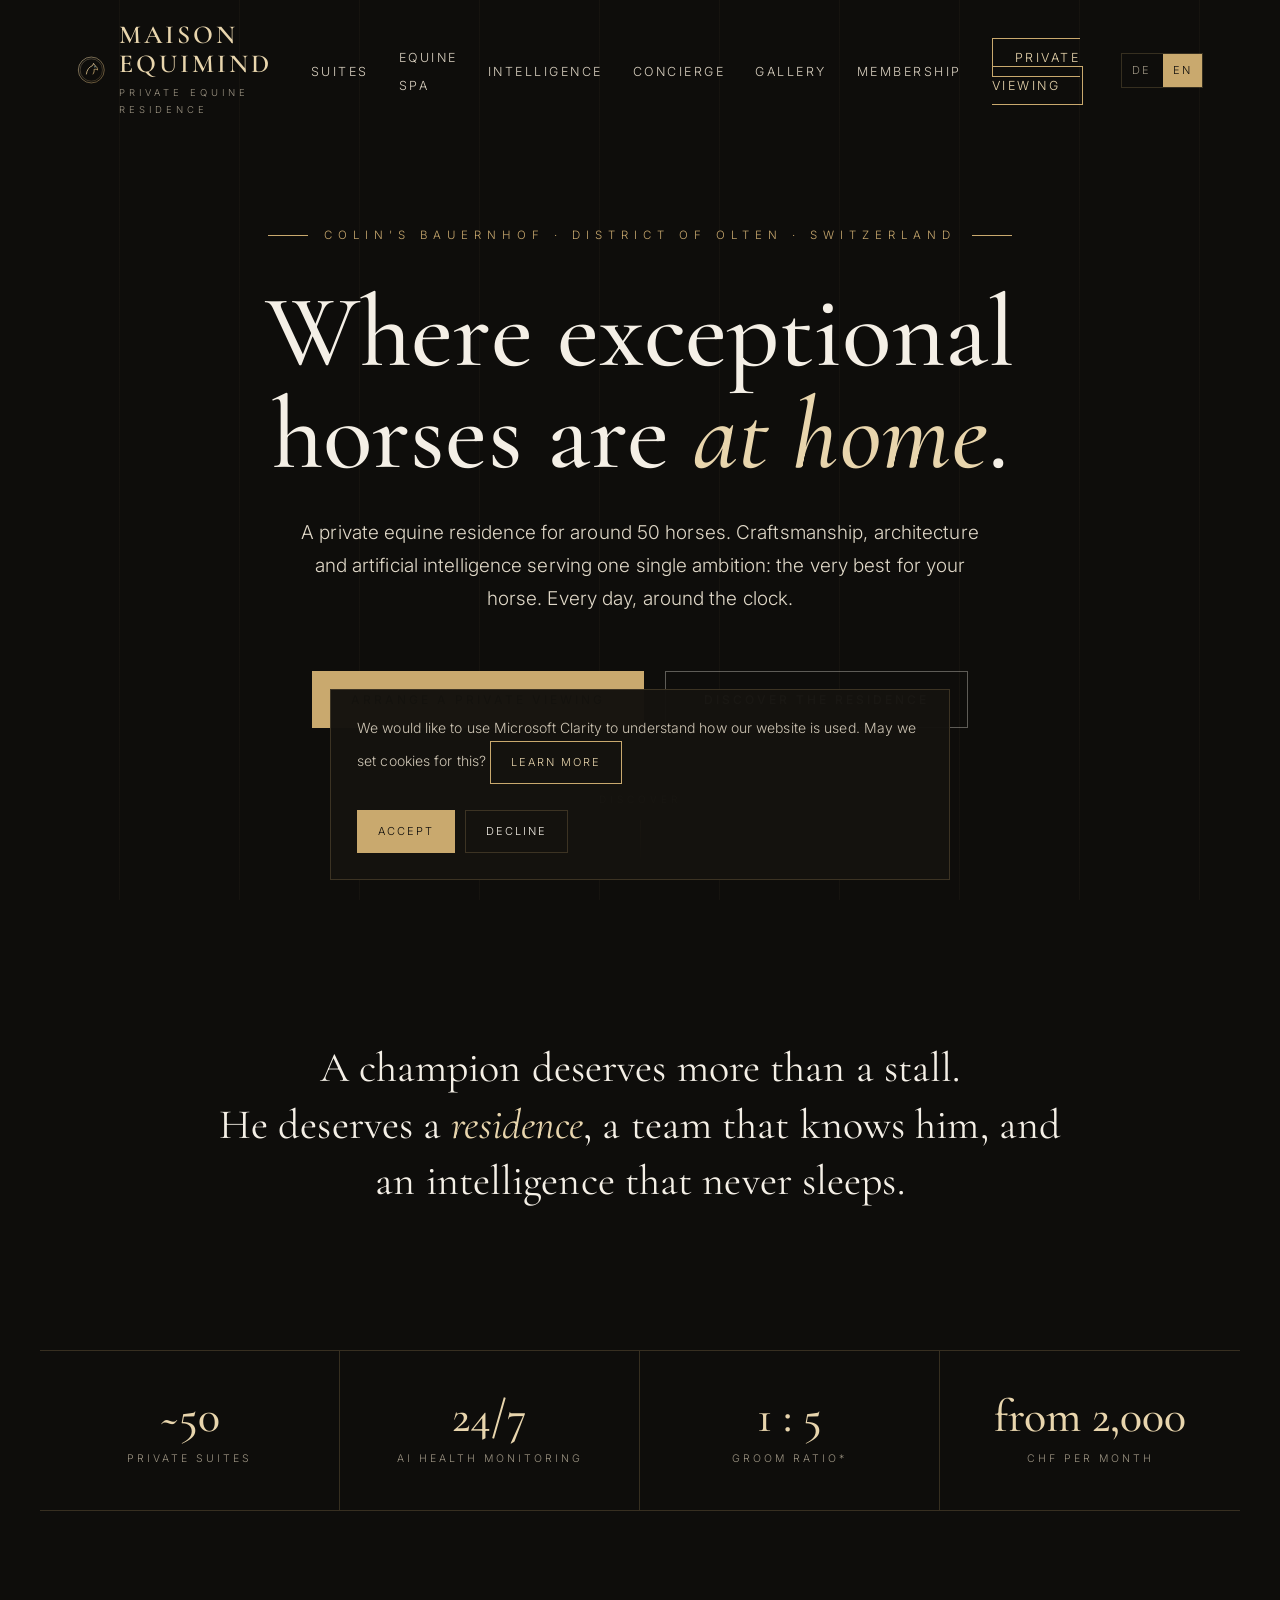
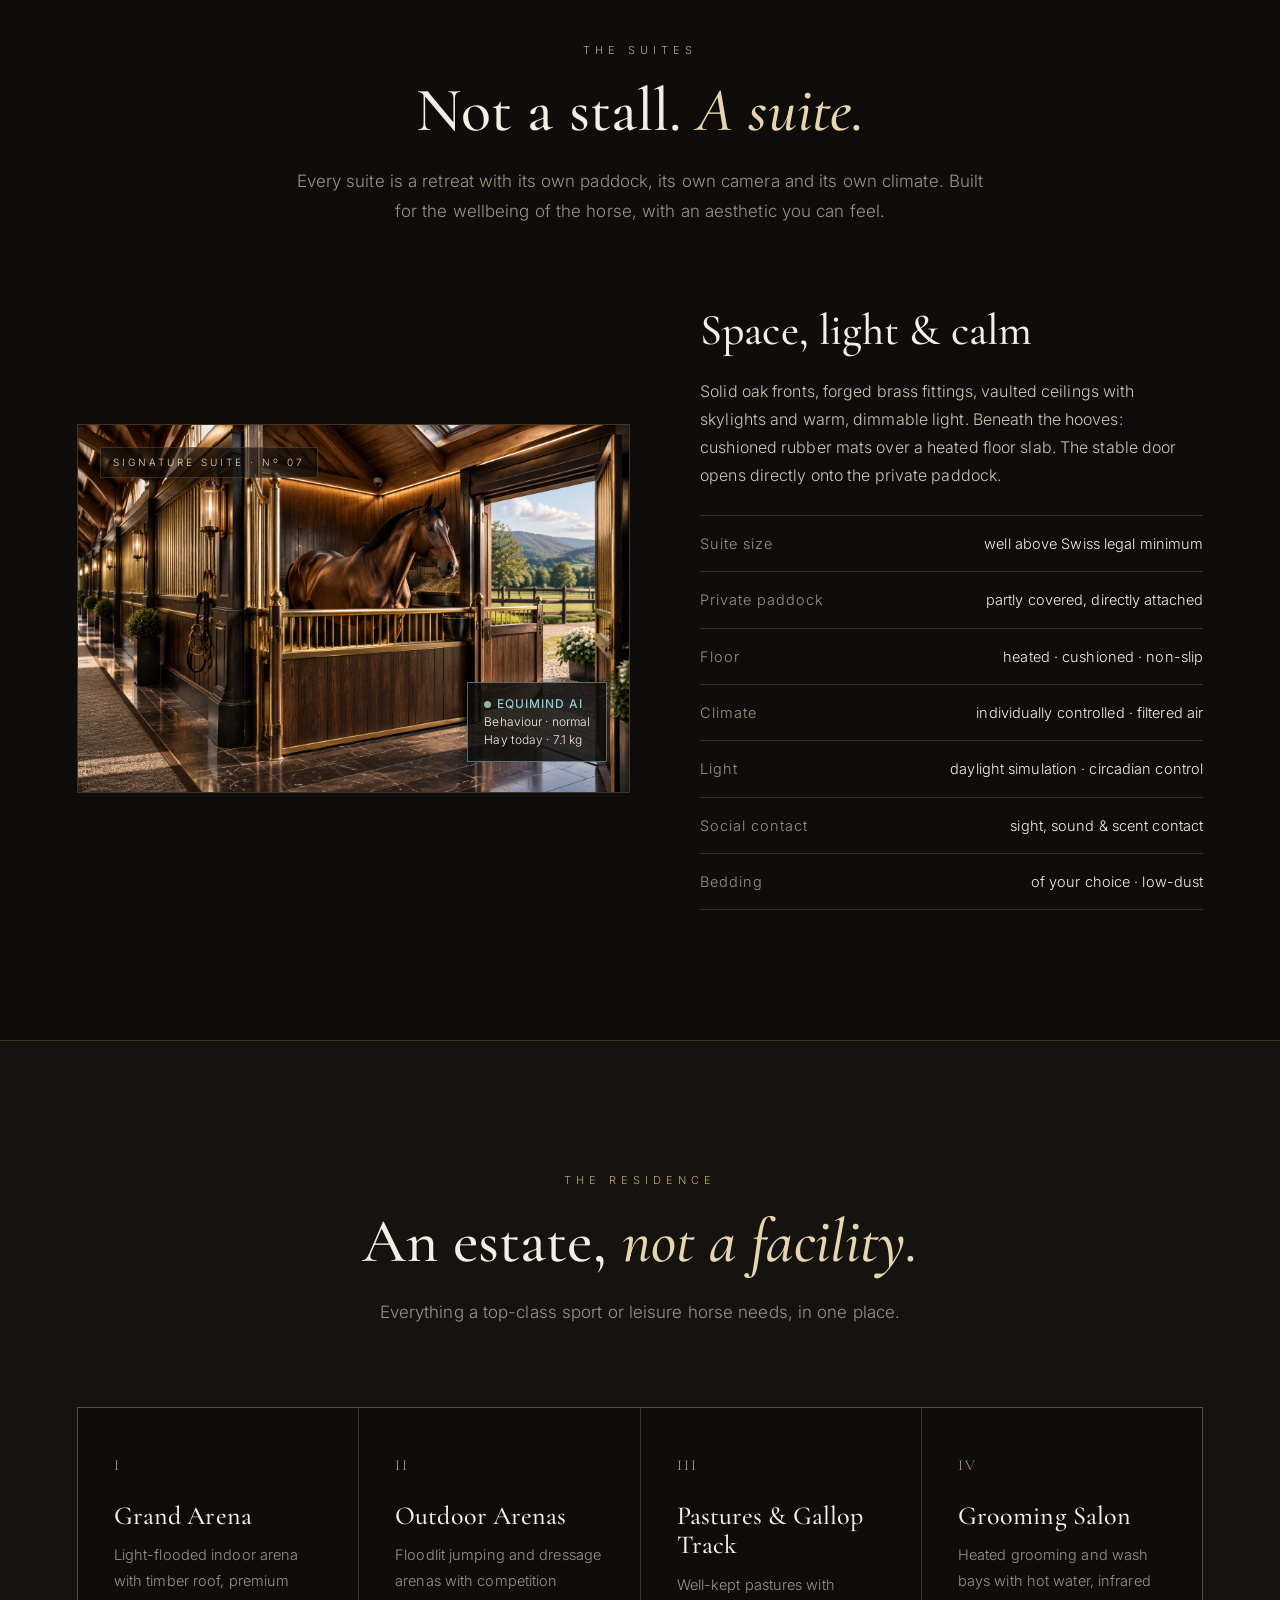
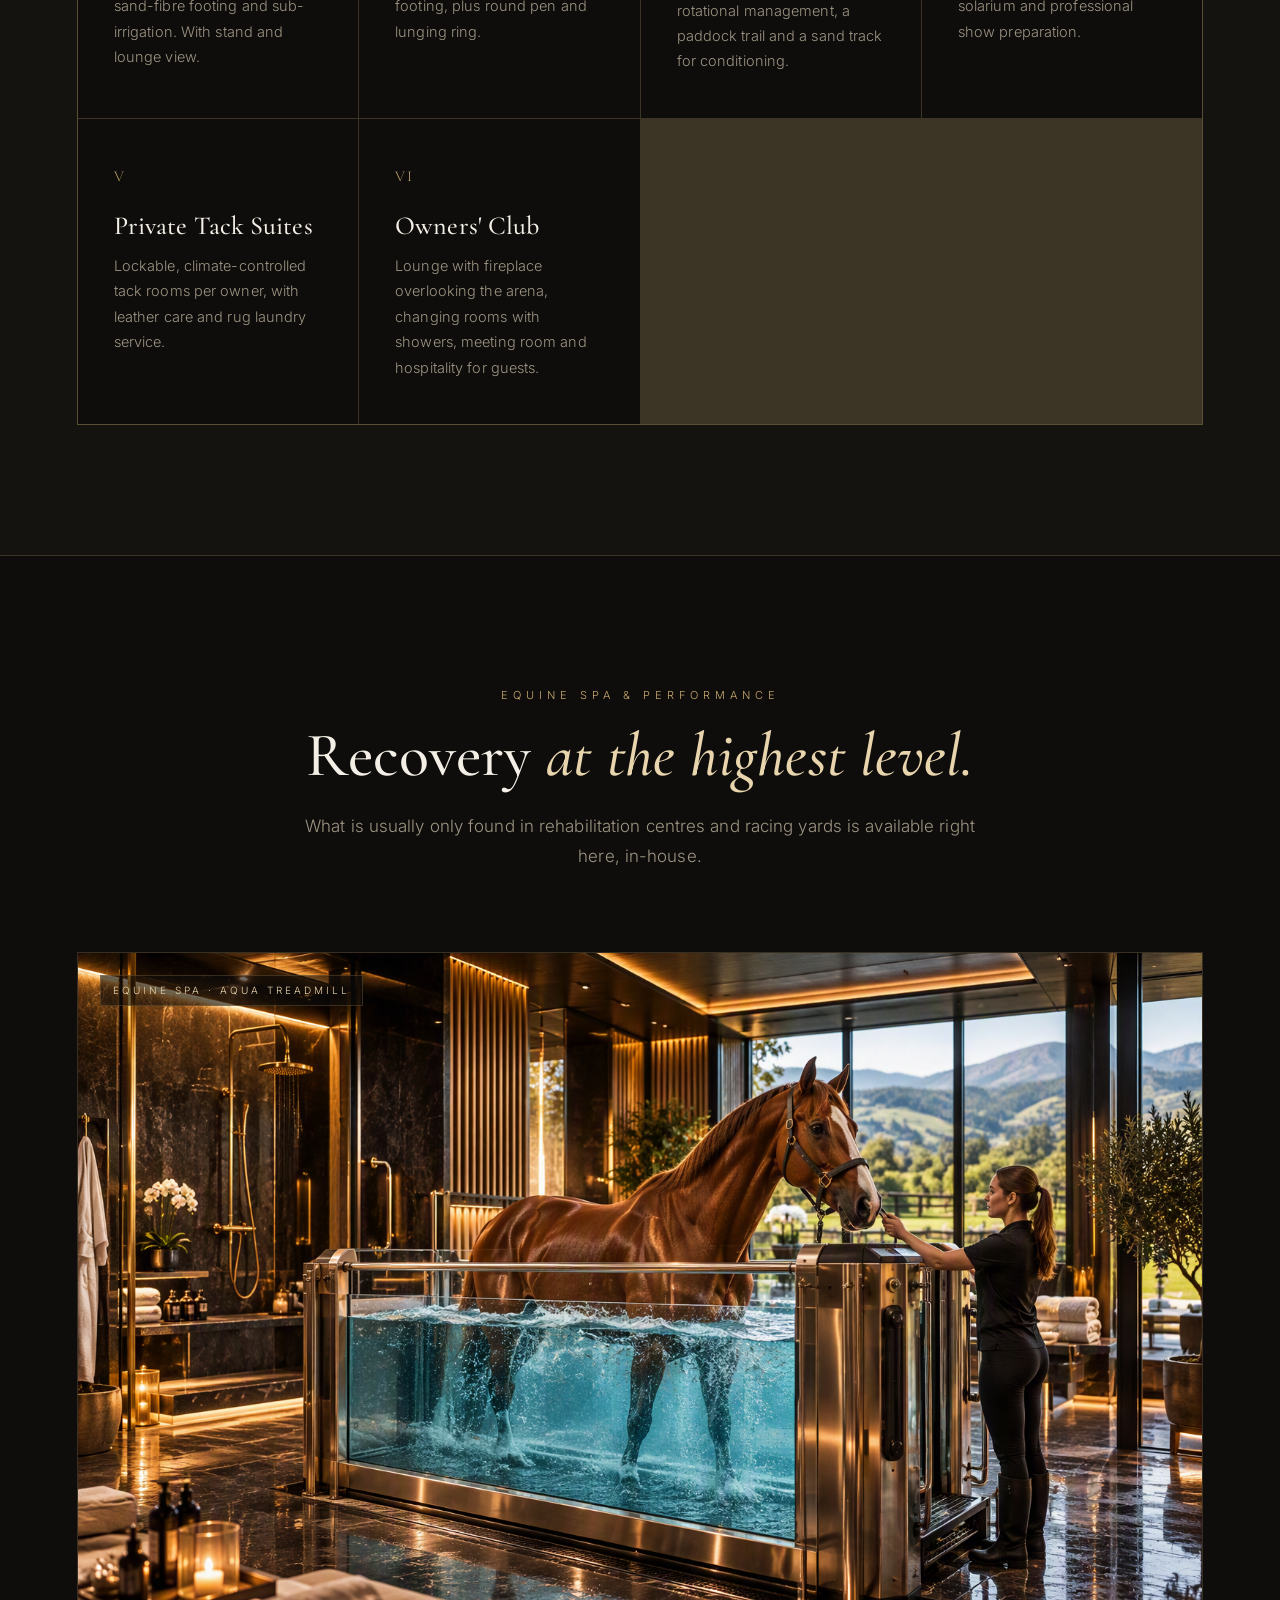
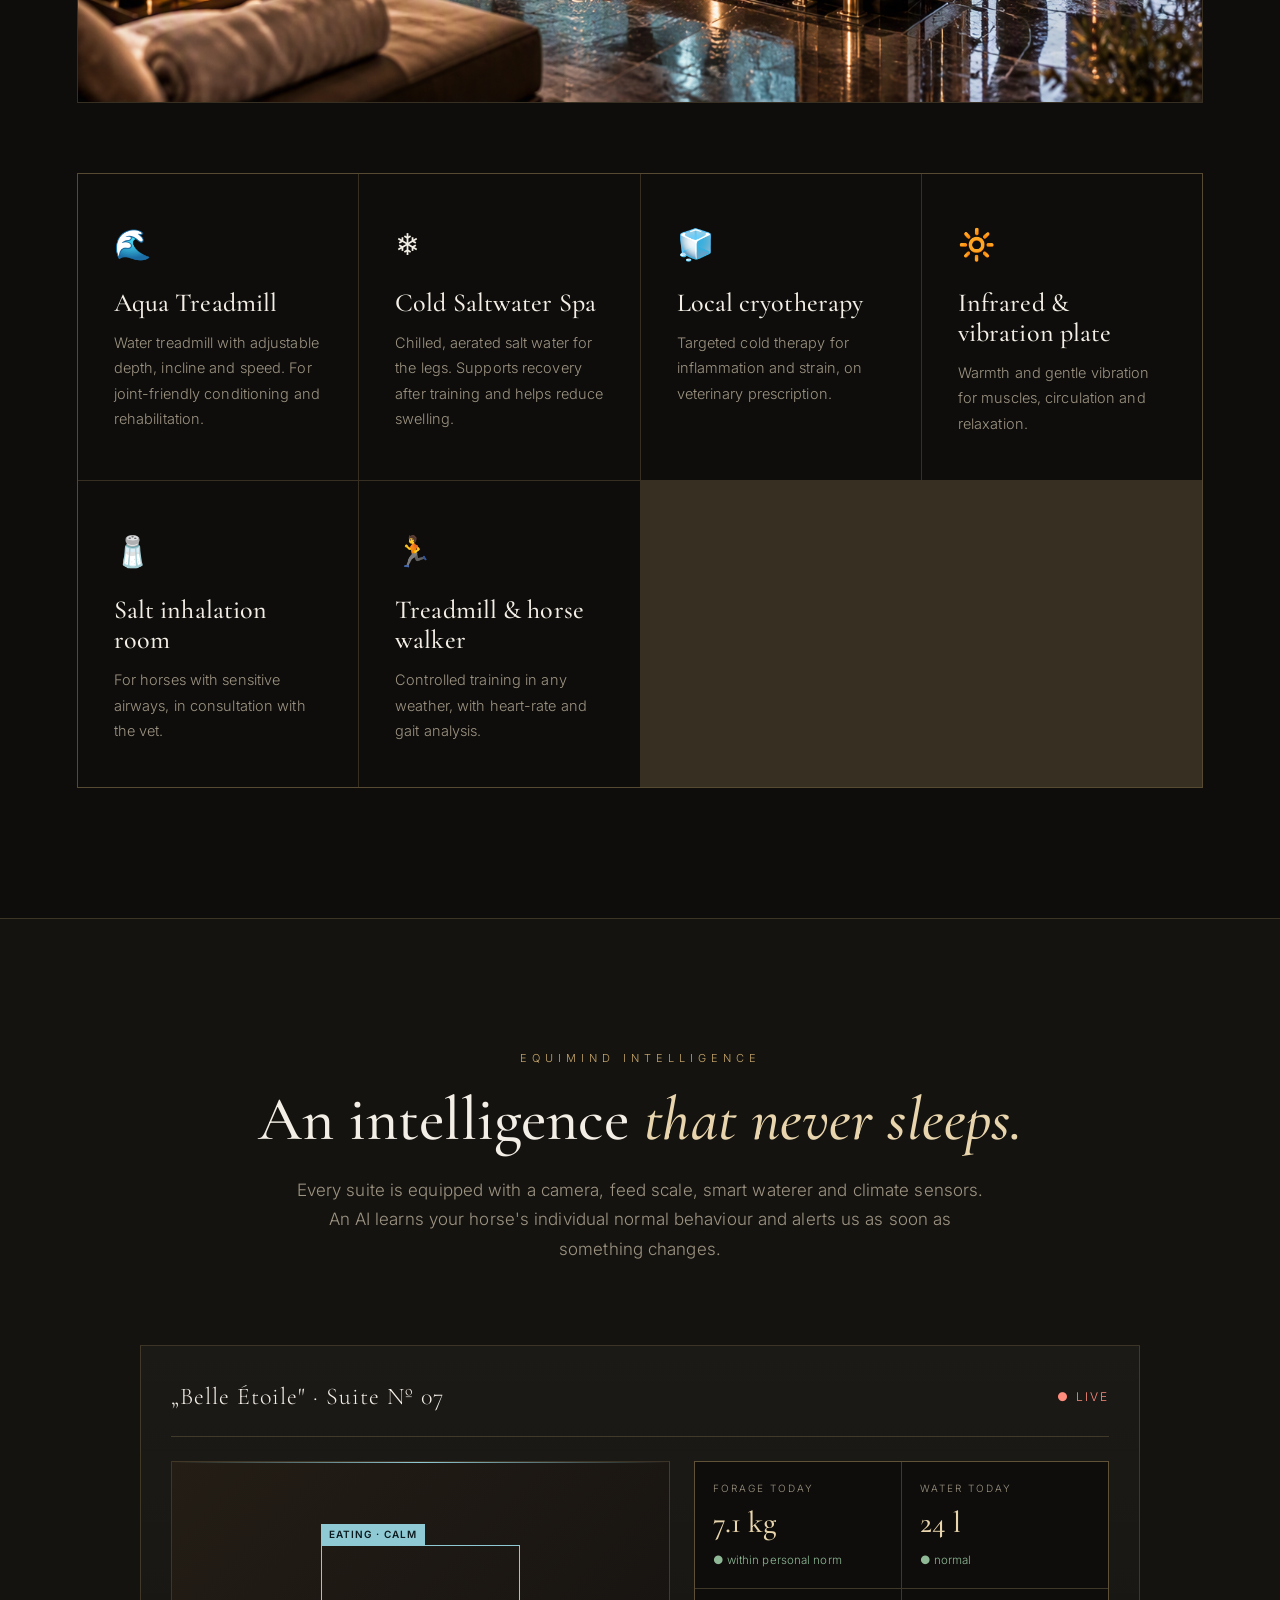
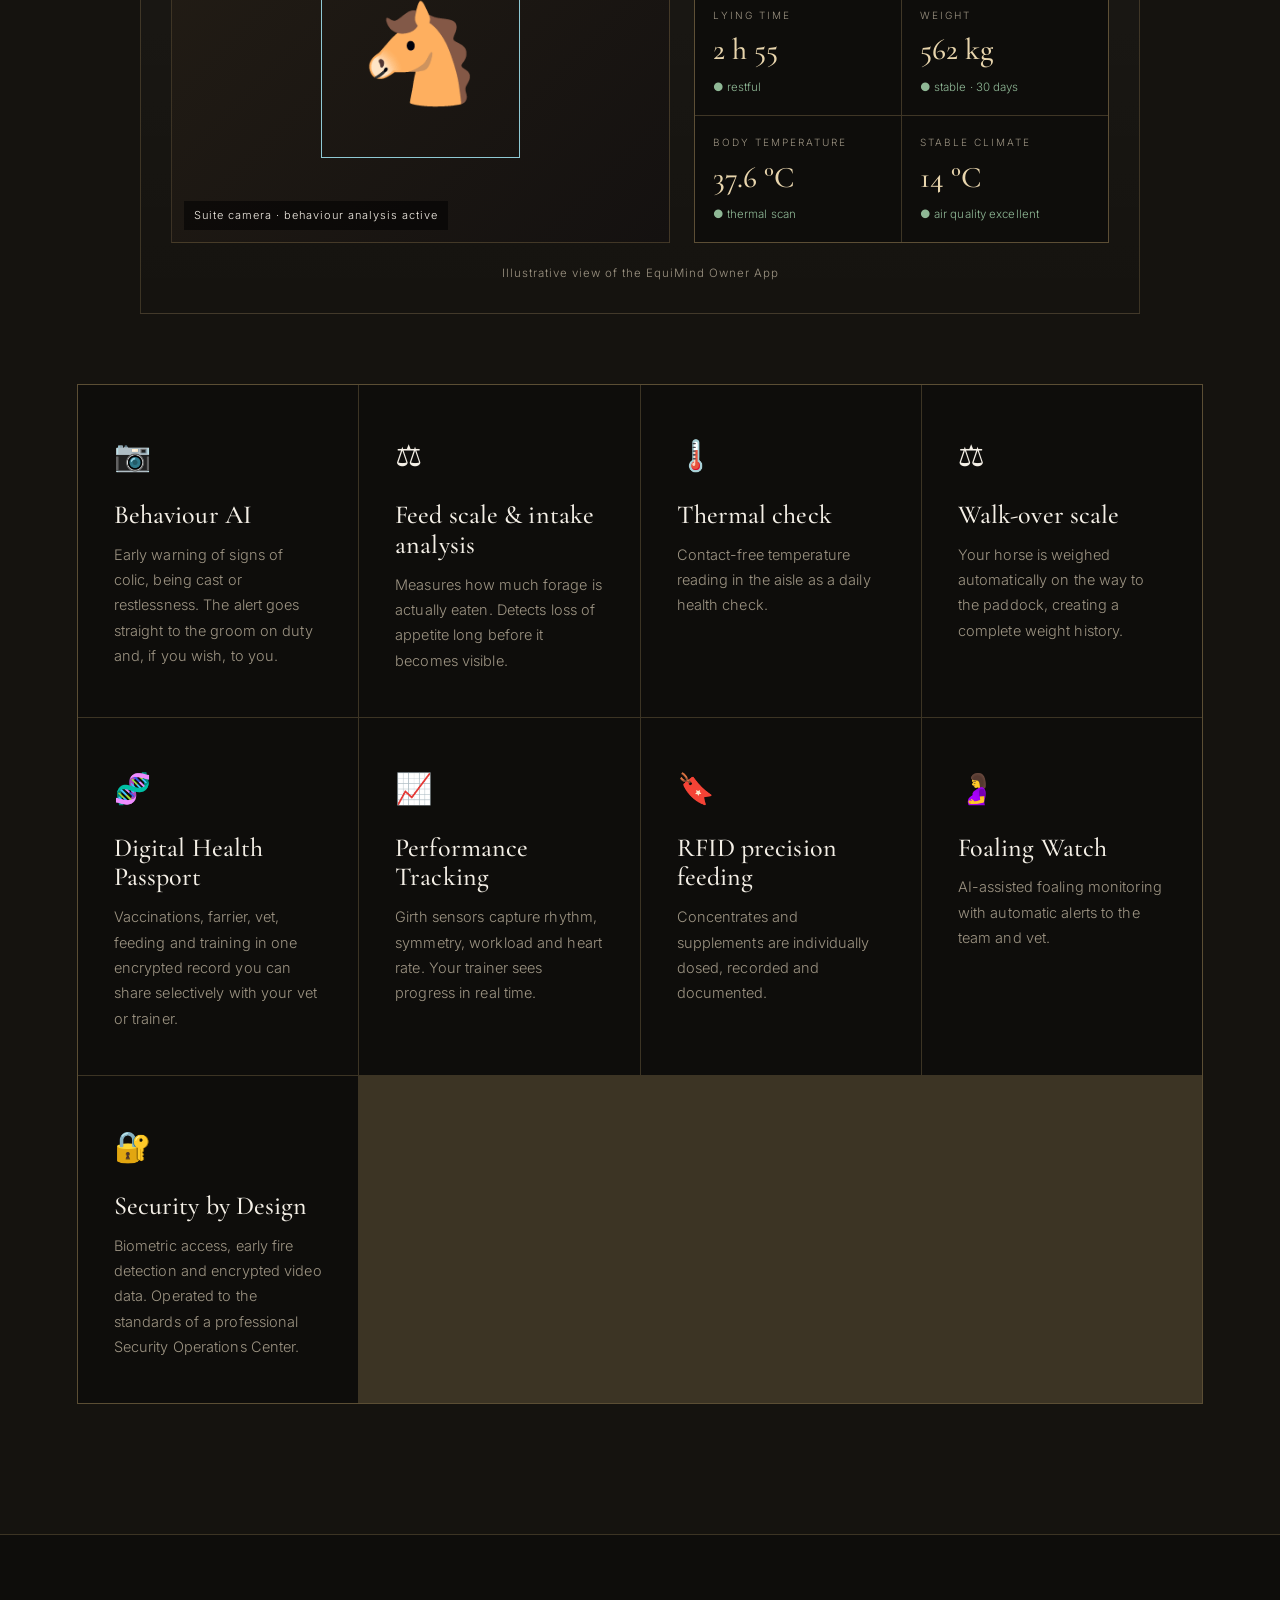
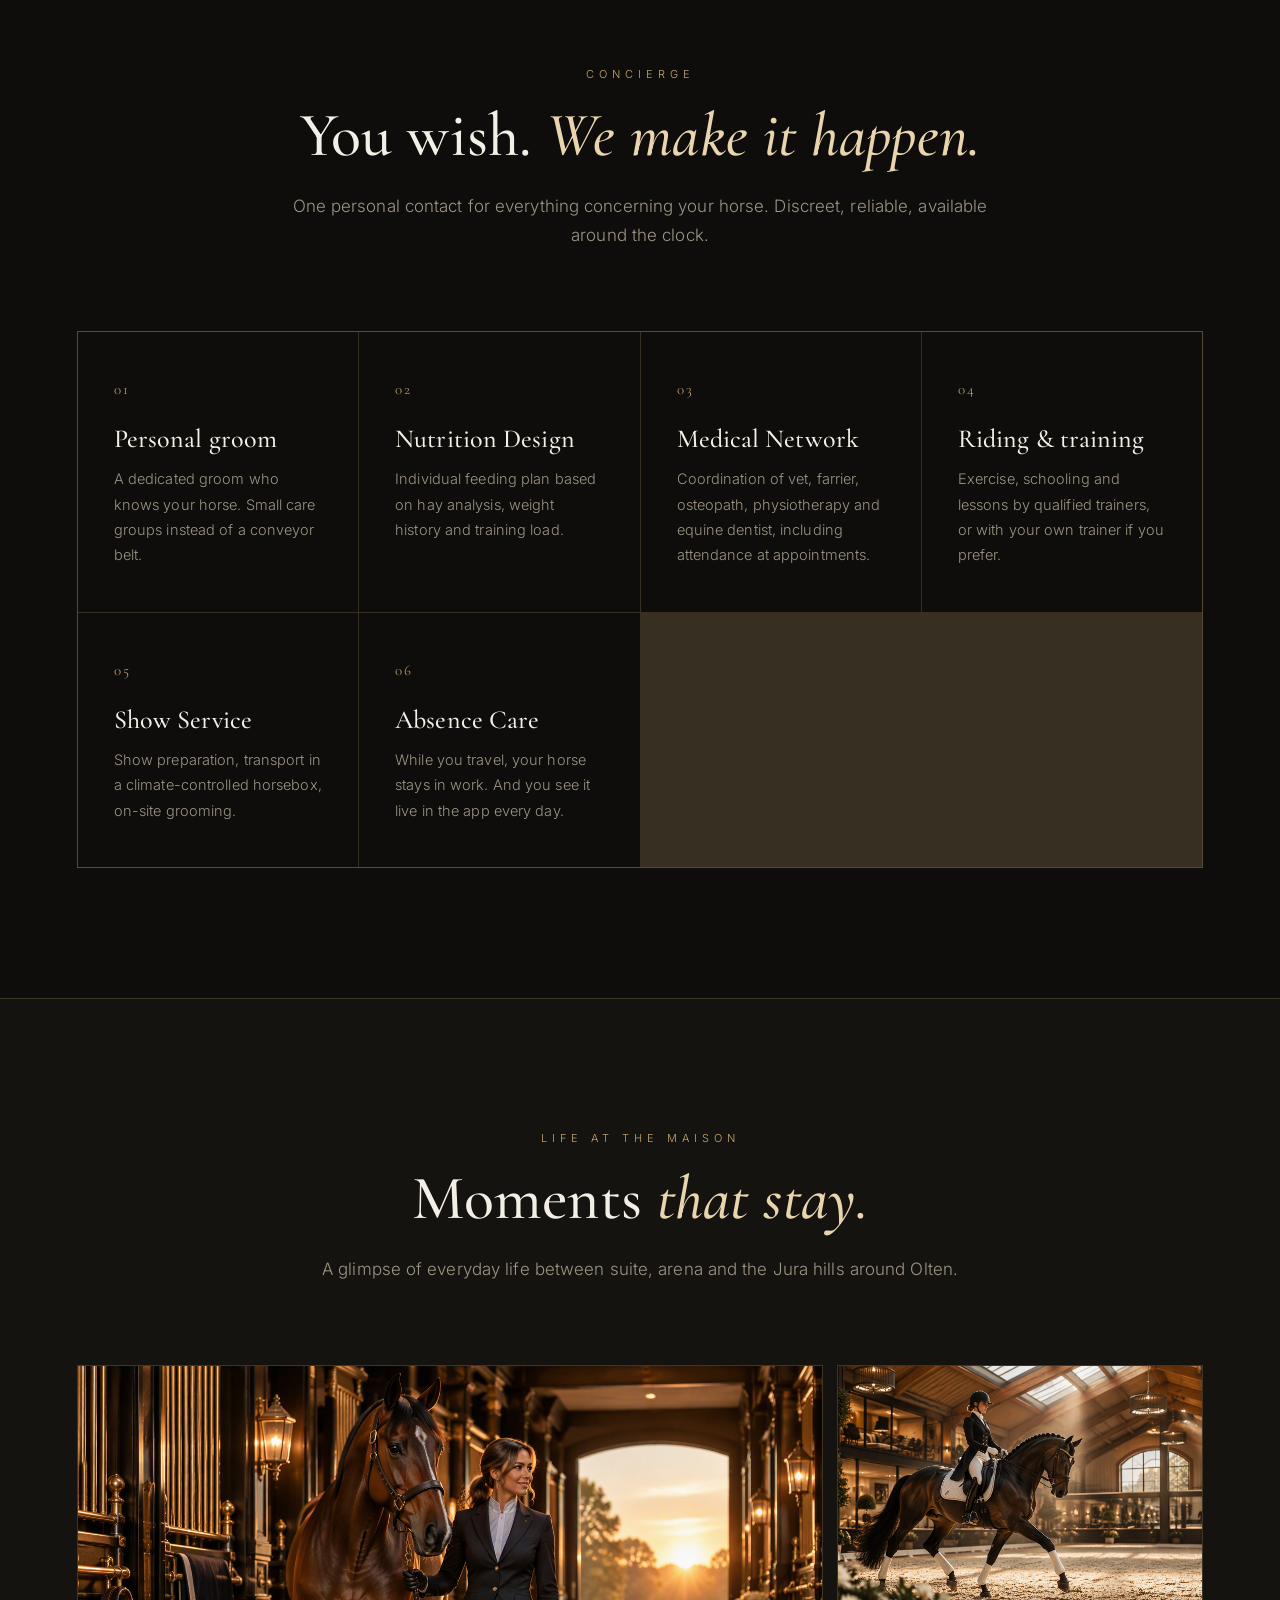
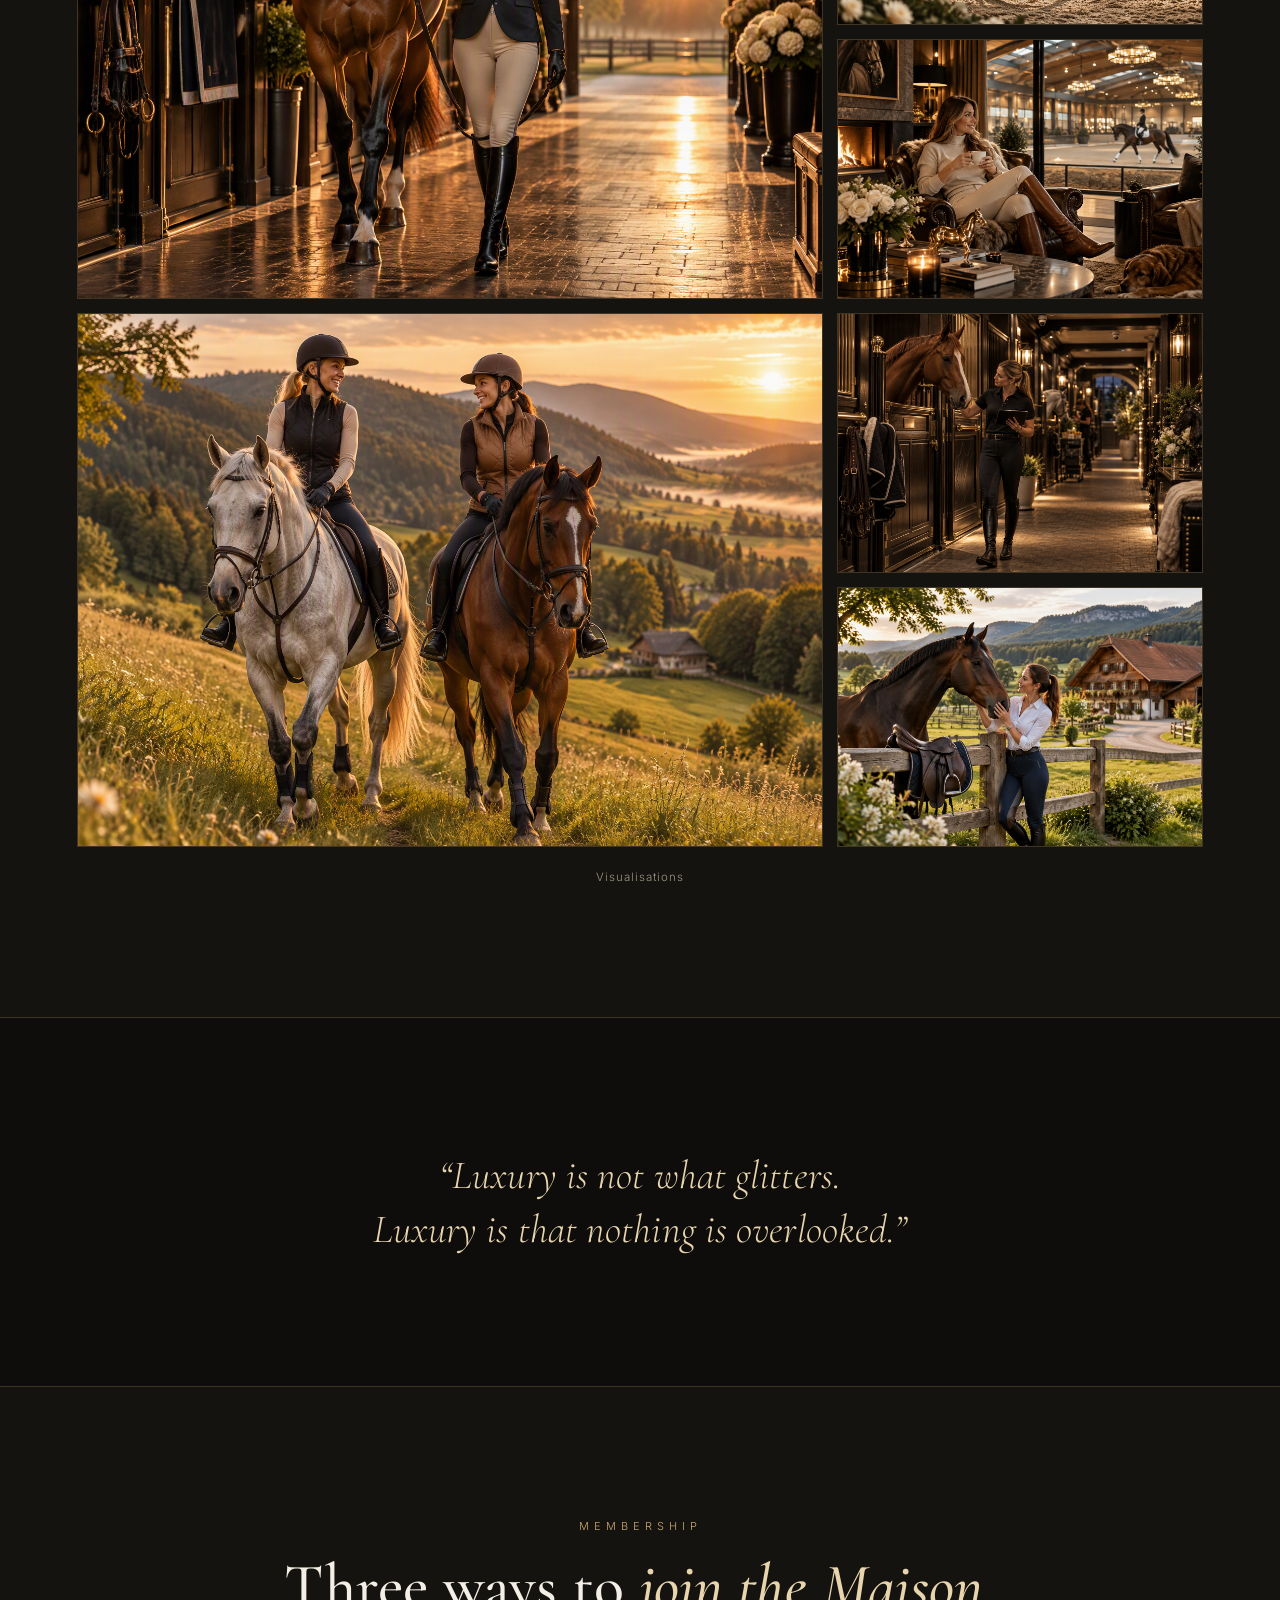
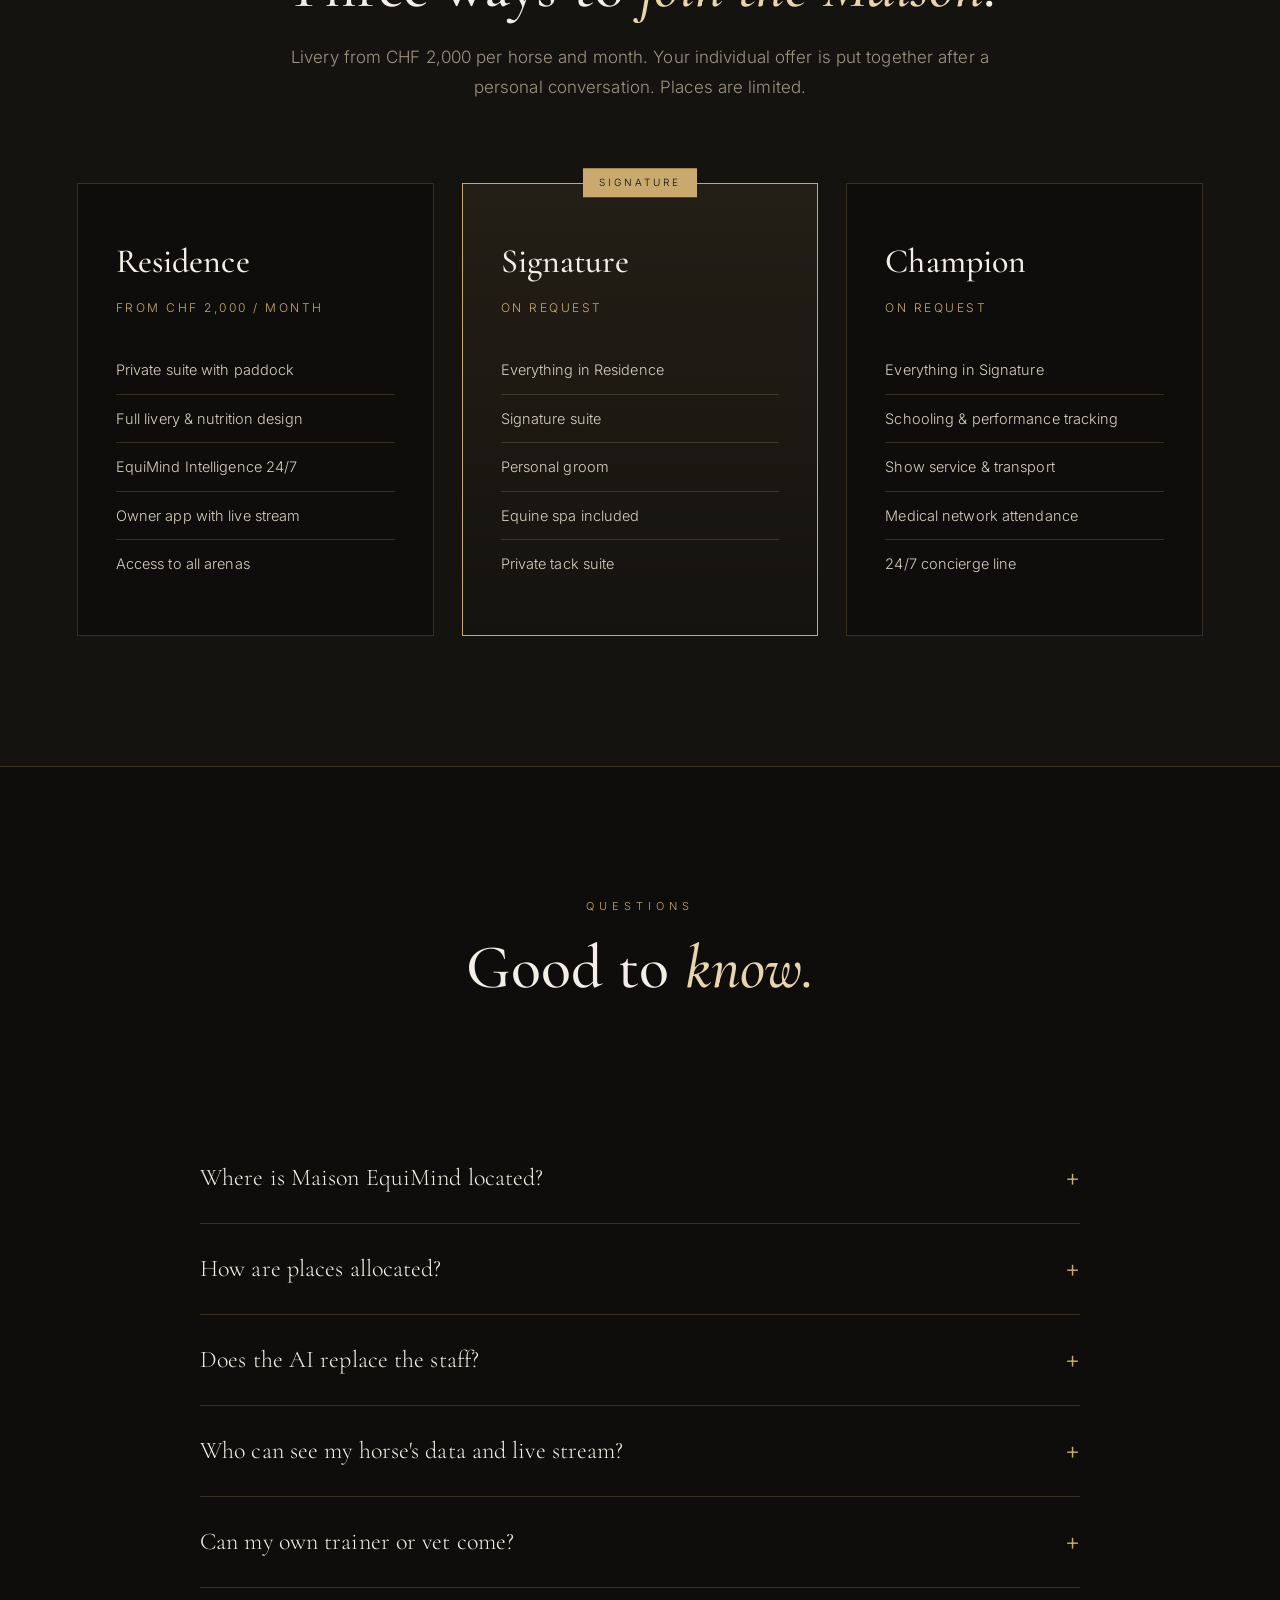
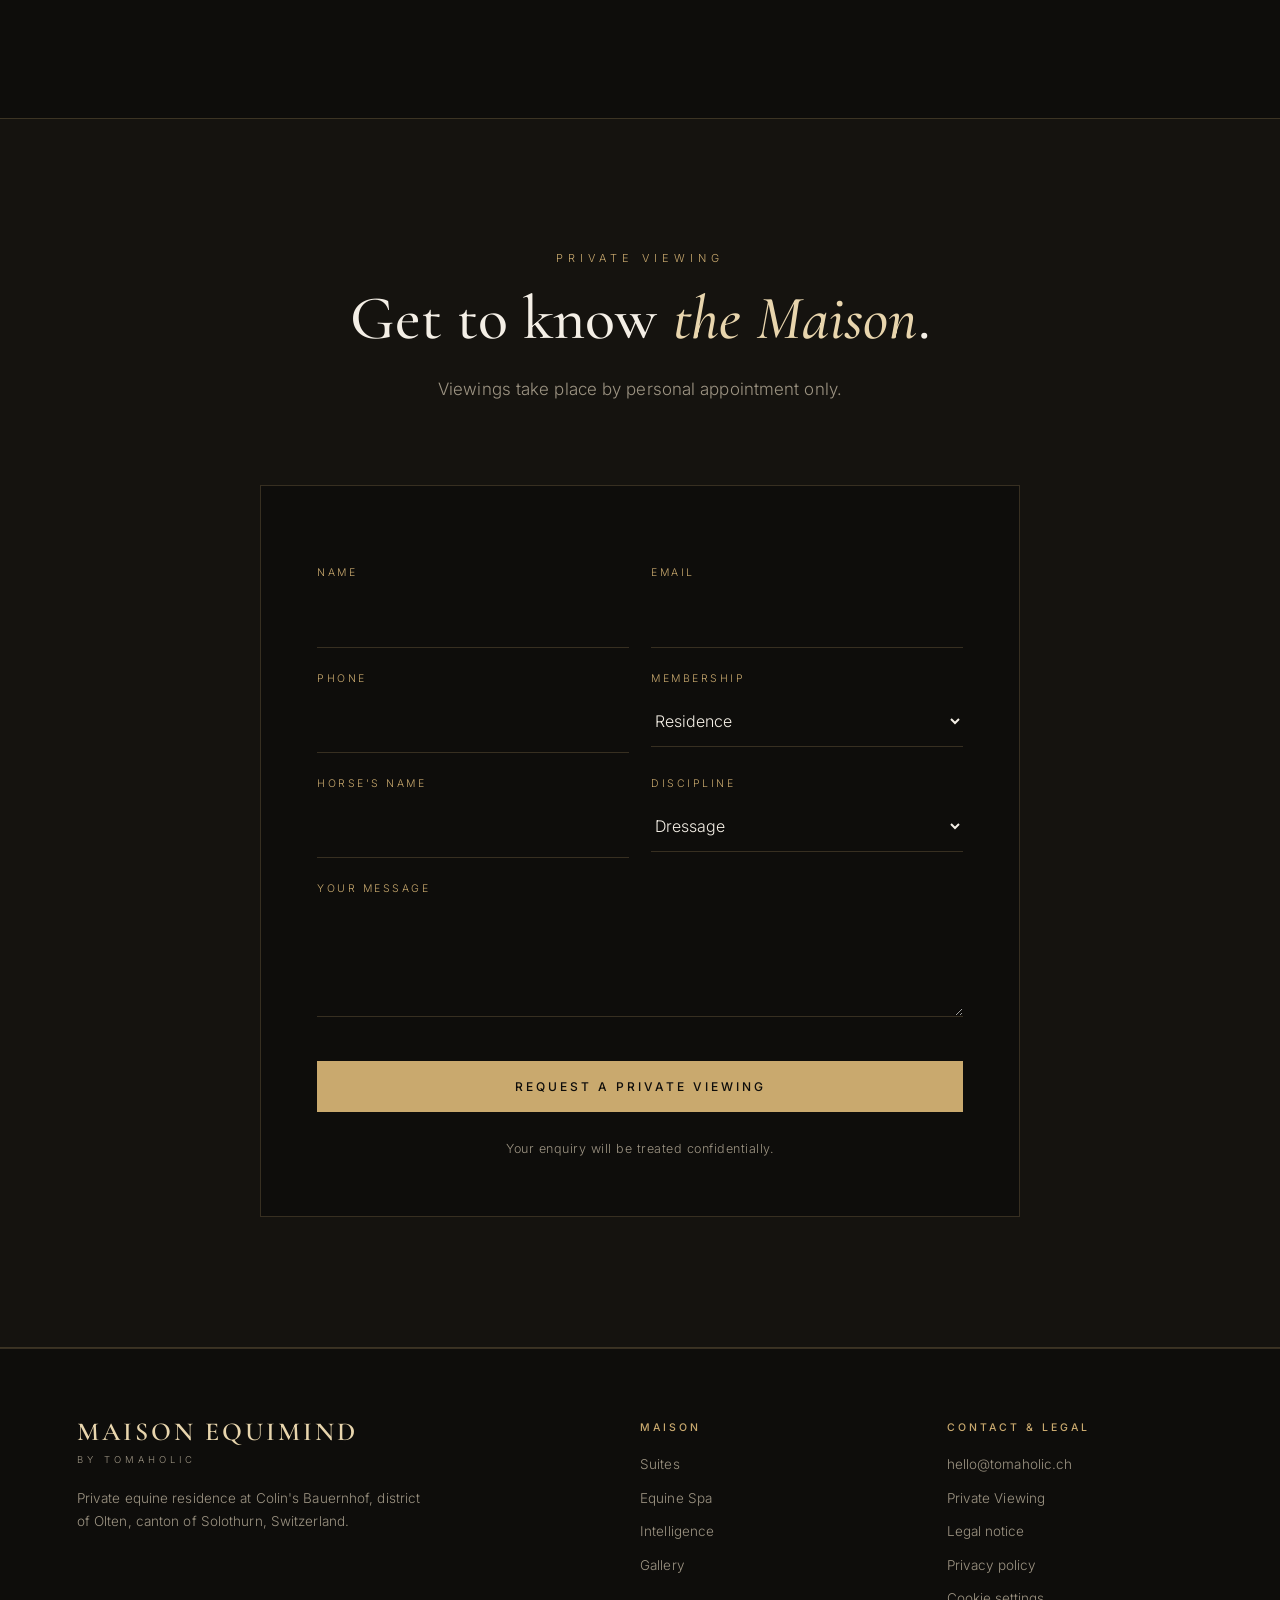
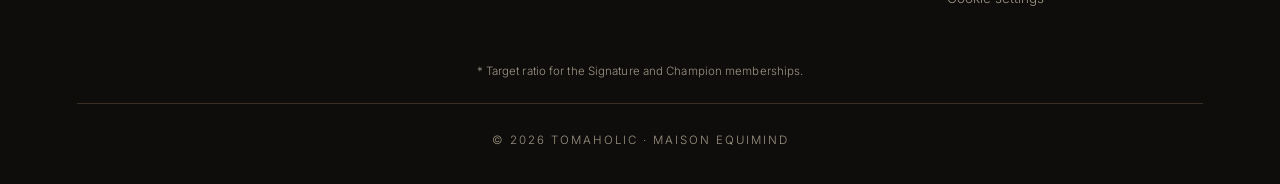
==== commit b1472e43: "Add files via upload" ====
--- a/index.html
+++ b/index.html
@@ -7,10 +7,8 @@
 <meta name="description" content="Maison EquiMind: Private Equine Residence auf Colin's Bauernhof im Bezirk Olten. Rund 50 Luxus-Suiten für Pferde, Equine Spa, KI-Gesundheitsmonitoring und persönlicher Concierge. Pension ab CHF 2'000 pro Monat.">
 <meta property="og:title" content="Maison EquiMind – Private Equine Residence">
 <meta property="og:description" content="Wo aussergewöhnliche Pferde zu Hause sind. Colin's Bauernhof, Bezirk Olten, Schweiz.">
-<meta property="og:image" content="https://tomaholic.ch/suite.png">
+<meta property="og:image" content="https://tomaholic.ch/gallery6.png">
 <meta property="og:url" content="https://tomaholic.ch">
-<link rel="alternate" hreflang="de" href="https://tomaholic.ch">
-<link rel="alternate" hreflang="en" href="https://tomaholic.ch">
 <meta name="theme-color" content="#0e0d0b">
 <link rel="preconnect" href="https://fonts.googleapis.com">
 <link rel="preconnect" href="https://fonts.gstatic.com" crossorigin>
@@ -24,32 +22,26 @@
 html{scroll-behavior:smooth}
 body{font-family:'Inter',system-ui,sans-serif;font-weight:300;background:var(--bg);color:var(--ivory);line-height:1.75;overflow-x:hidden;letter-spacing:.1px}
 a{color:inherit}
-.serif{font-family:'Cormorant Garamond',Georgia,serif}
-
-/* NAV */
 nav{position:fixed;top:0;left:0;right:0;z-index:100;display:flex;justify-content:space-between;align-items:center;padding:22px 6vw;transition:.4s}
 nav.scrolled{background:rgba(14,13,11,0.92);backdrop-filter:blur(14px);border-bottom:1px solid var(--line);padding:14px 6vw}
 .logo{display:flex;align-items:center;gap:14px;text-decoration:none}
 .logo svg{width:42px;height:42px}
 .logo-name{font-family:'Cormorant Garamond',serif;font-size:26px;font-weight:600;letter-spacing:3px;color:var(--gold2);line-height:1;text-transform:uppercase}
 .logo-sub{display:block;font-size:9.5px;letter-spacing:4px;text-transform:uppercase;color:var(--muted);margin-top:5px}
-.menu{display:flex;gap:34px;list-style:none;align-items:center}
+.menu{display:flex;gap:30px;list-style:none;align-items:center}
 .menu a{text-decoration:none;font-size:12.5px;letter-spacing:2.5px;text-transform:uppercase;color:#d8cfbf;transition:.3s}
 .menu a:hover{color:var(--gold)}
 .menu .cta{padding:11px 22px;border:1px solid var(--gold);color:var(--gold2)}
 .menu .cta:hover{background:var(--gold);color:#0e0d0b}
 .burger{display:none;background:none;border:0;color:var(--gold);font-size:28px;cursor:pointer}
-
-/* HERO */
-.hero{position:relative;min-height:100vh;display:flex;align-items:center;justify-content:center;text-align:center;padding:160px 6vw 100px;overflow:hidden;
- background:radial-gradient(ellipse at 50% 0%,rgba(201,169,110,0.20),transparent 60%),radial-gradient(ellipse at 50% 120%,rgba(143,201,212,0.08),transparent 60%),var(--bg)}
+.hero{position:relative;min-height:100vh;display:flex;align-items:center;justify-content:center;text-align:center;padding:160px 6vw 100px;overflow:hidden;background:var(--bg)}
 .hero::after{content:'';position:absolute;inset:0;background:repeating-linear-gradient(90deg,transparent 0 119px,rgba(201,169,110,0.04) 119px 120px);pointer-events:none}
 .hero-inner{position:relative;z-index:2;max-width:1000px}
 .overline{font-size:11.5px;letter-spacing:6px;text-transform:uppercase;color:var(--gold);margin-bottom:34px}
 .overline::before,.overline::after{content:'';display:inline-block;width:40px;height:1px;background:var(--gold);vertical-align:middle;margin:0 16px}
 .hero h1{font-family:'Cormorant Garamond',serif;font-weight:500;font-size:clamp(48px,8vw,110px);line-height:1;margin-bottom:30px;color:var(--ivory)}
 .hero h1 em{font-style:italic;color:var(--gold2)}
-.hero p.lead{font-size:clamp(16px,1.8vw,19px);color:#cfc6b5;max-width:680px;margin:0 auto 48px}
+.hero p.lead{font-size:clamp(16px,1.8vw,19px);color:#e0d8c8;max-width:680px;margin:0 auto 48px}
 .btn{display:inline-block;padding:17px 38px;font-size:12px;letter-spacing:3px;text-transform:uppercase;text-decoration:none;margin:8px;transition:.35s;cursor:pointer;font-family:inherit;font-weight:500}
 .btn-gold{background:var(--gold);color:#0e0d0b;border:1px solid var(--gold)}
 .btn-gold:hover{background:var(--gold2);border-color:var(--gold2)}
@@ -58,8 +50,6 @@
 .scroll-hint{position:absolute;bottom:34px;left:50%;transform:translateX(-50%);z-index:2;font-size:10px;letter-spacing:4px;color:var(--muted);text-transform:uppercase}
 .scroll-hint::after{content:'';display:block;width:1px;height:46px;margin:12px auto 0;background:linear-gradient(var(--gold),transparent);animation:drip 2.2s ease-in-out infinite}
 @keyframes drip{0%{transform:scaleY(0);transform-origin:top}50%{transform:scaleY(1);transform-origin:top}51%{transform-origin:bottom}100%{transform:scaleY(0);transform-origin:bottom}}
-
-/* MANIFESTO */
 .manifesto{padding:140px 6vw;text-align:center;max-width:1000px;margin:0 auto}
 .manifesto p{font-family:'Cormorant Garamond',serif;font-size:clamp(26px,3.4vw,42px);line-height:1.35;font-weight:400}
 .manifesto p em{color:var(--gold2)}
@@ -68,44 +58,28 @@
 .fact:last-child{border-right:0}
 .fact b{display:block;font-family:'Cormorant Garamond',serif;font-weight:500;font-size:46px;color:var(--gold2);line-height:1.1}
 .fact span{font-size:10.5px;letter-spacing:3px;text-transform:uppercase;color:var(--muted)}
-
-/* SECTIONS */
 section{padding:130px 6vw;max-width:1320px;margin:0 auto}
 .kicker{text-align:center;font-size:11px;letter-spacing:5px;text-transform:uppercase;color:var(--gold);margin-bottom:18px}
 .title{text-align:center;font-family:'Cormorant Garamond',serif;font-weight:500;font-size:clamp(36px,5vw,62px);line-height:1.08;margin-bottom:22px}
 .title em{font-style:italic;color:var(--gold2)}
 .sub{text-align:center;color:var(--muted);font-size:17px;max-width:700px;margin:0 auto 80px}
-
-/* Suite showcase */
 .suite{display:grid;grid-template-columns:1.1fr 1fr;gap:70px;align-items:center}
-.suite-visual{position:relative;aspect-ratio:4/5;border:1px solid var(--line);background:
- linear-gradient(180deg,rgba(201,169,110,0.10),transparent 40%),
- repeating-linear-gradient(90deg,#1d1914 0 38px,#211c16 38px 40px),#191510;overflow:hidden}
-.suite-visual::before{content:'';position:absolute;left:12%;right:12%;top:8%;height:32%;border:1px solid rgba(201,169,110,0.35);border-bottom:0;border-radius:200px 200px 0 0}
-.chandelier{position:absolute;top:10%;left:50%;transform:translateX(-50%);font-size:46px;filter:drop-shadow(0 0 30px rgba(232,213,173,0.6));animation:glow 4s ease-in-out infinite}
-@keyframes glow{50%{filter:drop-shadow(0 0 50px rgba(232,213,173,0.9))}}
-.suite-visual .horse{position:absolute;bottom:14%;left:50%;transform:translateX(-50%);font-size:120px;filter:drop-shadow(0 20px 30px rgba(0,0,0,.7))}
-.suite-visual .floor{position:absolute;bottom:0;left:0;right:0;height:14%;background:linear-gradient(180deg,#2a2219,#1a150f);border-top:1px solid var(--line)}
-.suite-tag{position:absolute;top:22px;left:22px;font-size:10px;letter-spacing:3px;text-transform:uppercase;color:var(--gold2);border:1px solid var(--line);padding:6px 12px;background:rgba(14,13,11,0.6)}
-.ai-chip{position:absolute;right:22px;bottom:18%;background:rgba(14,13,11,0.85);border:1px solid rgba(143,201,212,0.5);padding:12px 16px;font-size:12px;line-height:1.5}
+.suite-visual{position:relative;aspect-ratio:3/2;border:1px solid var(--line);background:#191510;overflow:hidden}
+.suite-visual img{position:absolute;inset:0;width:100%;height:100%;object-fit:cover}
+.suite-tag{position:absolute;top:22px;left:22px;z-index:2;font-size:10px;letter-spacing:3px;text-transform:uppercase;color:var(--gold2);border:1px solid var(--line);padding:6px 12px;background:rgba(14,13,11,0.6)}
+.ai-chip{position:absolute;right:22px;bottom:8%;z-index:2;background:rgba(14,13,11,0.85);border:1px solid rgba(143,201,212,0.5);padding:12px 16px;font-size:12px;line-height:1.5}
 .ai-chip b{color:var(--cyan);font-weight:500;letter-spacing:1px}
 .ai-chip i{display:inline-block;width:7px;height:7px;border-radius:50%;background:var(--green);margin-right:6px;animation:pulse 1.8s infinite}
 @keyframes pulse{50%{opacity:.3}}
-.suite-visual.photo{aspect-ratio:3/2;background:#191510}
-.suite-visual.photo::before{display:none}
-.suite-visual.photo img{position:absolute;inset:0;width:100%;height:100%;object-fit:cover}
-.spa-photo{position:relative;max-width:1200px;margin:0 auto 70px;border:1px solid var(--line);overflow:hidden;aspect-ratio:3/2}
-.spa-photo img{width:100%;height:100%;object-fit:cover;display:block;transition:transform 1.2s ease}
-.spa-photo:hover img{transform:scale(1.03)}
-.spa-photo .suite-tag{z-index:2}
 .suite h3{font-family:'Cormorant Garamond',serif;font-weight:500;font-size:44px;line-height:1.1;margin-bottom:22px}
 .suite p{color:#cfc6b5;margin-bottom:26px}
 .spec{list-style:none;border-top:1px solid var(--line)}
 .spec li{display:flex;justify-content:space-between;gap:20px;padding:15px 0;border-bottom:1px solid var(--line);font-size:14.5px}
 .spec li span:first-child{color:var(--muted);letter-spacing:1px}
 .spec li span:last-child{text-align:right;color:var(--ivory)}
-
-/* Cards */
+.spa-photo{position:relative;max-width:1200px;margin:0 auto 70px;border:1px solid var(--line);overflow:hidden;aspect-ratio:3/2}
+.spa-photo img{width:100%;height:100%;object-fit:cover;display:block;transition:transform 1.2s ease}
+.spa-photo:hover img{transform:scale(1.03)}
 .grid{display:grid;grid-template-columns:repeat(auto-fit,minmax(280px,1fr));gap:1px;background:var(--line);border:1px solid var(--line)}
 .card{background:var(--bg);padding:44px 36px;transition:.4s}
 .card:hover{background:#15130f}
@@ -113,10 +87,7 @@
 .card .ic{font-size:30px;display:block;margin-bottom:18px}
 .card h4{font-family:'Cormorant Garamond',serif;font-weight:500;font-size:26px;line-height:1.15;margin-bottom:12px}
 .card p{color:var(--muted);font-size:14.5px}
-
 .band{background:var(--bg2);border-top:1px solid var(--line);border-bottom:1px solid var(--line)}
-
-/* Dashboard */
 .dash{max-width:1000px;margin:0 auto;border:1px solid var(--line);background:linear-gradient(180deg,rgba(255,255,255,0.03),transparent);padding:30px}
 .dash-head{display:flex;justify-content:space-between;align-items:center;border-bottom:1px solid var(--line);padding-bottom:18px;margin-bottom:24px;font-size:12px;letter-spacing:2px;text-transform:uppercase;color:var(--muted)}
 .dash-head .who{font-family:'Cormorant Garamond',serif;font-size:24px;letter-spacing:1px;text-transform:none;color:var(--ivory)}
@@ -127,7 +98,7 @@
 .cam .h{position:absolute;left:50%;top:50%;transform:translate(-50%,-50%);font-size:96px;animation:graze 7s ease-in-out infinite}
 @keyframes graze{50%{transform:translate(-46%,-48%) rotate(-3deg)}}
 .cam .bbox{position:absolute;left:30%;top:22%;width:40%;height:56%;border:1.5px solid var(--cyan)}
-.cam .bbox span{position:absolute;top:-22px;left:-1px;background:var(--cyan);color:#0b1a1e;font-size:10px;font-weight:600;letter-spacing:1px;padding:2px 8px;text-transform:uppercase}
+.cam .bbox span{position:absolute;top:-22px;left:-1px;background:var(--cyan);color:#0b1a1e;font-size:10px;font-weight:600;letter-spacing:1px;padding:2px 8px;text-transform:uppercase;white-space:nowrap}
 .cam .scan{position:absolute;left:0;right:0;height:1px;background:linear-gradient(90deg,transparent,var(--cyan),transparent);animation:scan 3.5s linear infinite}
 @keyframes scan{from{top:0}to{top:100%}}
 .cam .lbl{position:absolute;left:12px;bottom:12px;font-size:11px;letter-spacing:1px;background:rgba(0,0,0,.55);padding:5px 10px}
@@ -137,8 +108,6 @@
 .kpi b{font-family:'Cormorant Garamond',serif;font-weight:500;font-size:30px;color:var(--gold2)}
 .kpi em{display:block;font-style:normal;font-size:11.5px;color:var(--green)}
 .dash-note{text-align:center;color:var(--muted);font-size:11.5px;letter-spacing:1px;margin-top:20px}
-
-/* Memberships */
 .tiers{display:grid;grid-template-columns:repeat(3,1fr);gap:28px}
 .tier{border:1px solid var(--line);padding:48px 38px;position:relative;background:var(--bg)}
 .tier.signature{border-color:var(--gold);background:linear-gradient(180deg,rgba(201,169,110,0.08),transparent)}
@@ -148,20 +117,14 @@
 .tier ul{list-style:none}
 .tier li{padding:11px 0;border-bottom:1px solid var(--line);font-size:14.5px;color:#d8cfbf}
 .tier li:last-child{border-bottom:0}
-
-/* Quote */
 .quote{text-align:center;max-width:900px;margin:0 auto}
 .quote p{font-family:'Cormorant Garamond',serif;font-style:italic;font-size:clamp(26px,3.2vw,40px);line-height:1.35;color:var(--gold2)}
-
-/* FAQ */
 details{border-bottom:1px solid var(--line);padding:24px 0;max-width:880px;margin:0 auto}
 summary{cursor:pointer;list-style:none;font-family:'Cormorant Garamond',serif;font-size:24px}
 summary::-webkit-details-marker{display:none}
 summary::after{content:'+';float:right;color:var(--gold);font-family:'Inter';font-weight:300}
 details[open] summary::after{content:'–'}
 details p{color:var(--muted);margin-top:12px;font-size:15.5px}
-
-/* Contact */
 .private{max-width:760px;margin:0 auto;border:1px solid var(--line);padding:56px;background:var(--bg)}
 .row{display:grid;grid-template-columns:1fr 1fr;gap:22px}
 label{display:block;font-size:10.5px;letter-spacing:2.5px;text-transform:uppercase;color:var(--gold);margin:22px 0 8px}
@@ -170,32 +133,15 @@
 input:focus,select:focus,textarea:focus{outline:none;border-bottom-color:var(--gold)}
 textarea{min-height:110px;resize:vertical}
 .discreet{text-align:center;color:var(--muted);font-size:12.5px;margin-top:26px;letter-spacing:.5px}
-
 footer{border-top:1px solid var(--line);padding:70px 6vw 34px;color:var(--muted);font-size:13.5px}
 .foot{display:grid;grid-template-columns:2fr 1fr 1fr;gap:50px;max-width:1320px;margin:0 auto 40px}
 .foot h5{color:var(--gold);font-size:10.5px;letter-spacing:3px;text-transform:uppercase;font-weight:500;margin-bottom:16px}
 .foot a{display:block;text-decoration:none;margin-bottom:10px}
 .foot a:hover{color:var(--gold2)}
 .copy{text-align:center;border-top:1px solid var(--line);padding-top:26px;font-size:11.5px;letter-spacing:2px;text-transform:uppercase}
-
 .reveal{opacity:0;transform:translateY(40px);transition:opacity 1.1s ease,transform 1.1s ease}
 .reveal.visible{opacity:1;transform:none}
-
-@media(max-width:960px){
- .burger{display:block}
- .menu{display:none;position:absolute;top:100%;left:0;right:0;flex-direction:column;background:rgba(14,13,11,0.98);padding:26px;gap:20px;border-bottom:1px solid var(--line)}
- .menu.open{display:flex}
- nav{background:rgba(14,13,11,0.92)}
- .suite,.dash-body,.row,.foot,.tiers{grid-template-columns:1fr}
- .facts{grid-template-columns:1fr 1fr}
- .fact:nth-child(2){border-right:0}
- .fact:nth-child(-n+2){border-bottom:1px solid var(--line)}
- section,.manifesto{padding:90px 6vw}
- .private{padding:32px 22px}
-}
-
-
-/* LANG SWITCH */
+/* LANG */
 .lang{display:flex;gap:2px;margin-left:8px;border:1px solid var(--line)}
 .lang button{background:none;border:0;color:var(--muted);font:inherit;font-size:11px;letter-spacing:2px;padding:7px 10px;cursor:pointer}
 .lang button.on{background:var(--gold);color:#0e0d0b}
@@ -204,19 +150,38 @@
 .hero-media .slide{position:absolute;inset:-4%;background-size:cover;background-position:center;opacity:0;animation:kb 18s ease-in-out infinite}
 .hero-media .slide.s1{background-image:url('suite.png')}
 .hero-media .slide.s2{background-image:url('spa.png');animation-delay:9s}
-@keyframes kb{0%{opacity:0;transform:scale(1.0) translate(0,0)}8%{opacity:1}50%{opacity:1;transform:scale(1.12) translate(-1.5%,-1%)}58%{opacity:0}100%{opacity:0;transform:scale(1.12)}}
+@keyframes kb{0%{opacity:0;transform:scale(1)}8%{opacity:1}50%{opacity:1;transform:scale(1.12) translate(-1.5%,-1%)}58%{opacity:0}100%{opacity:0;transform:scale(1.12)}}
 .hero-media video{position:absolute;inset:0;width:100%;height:100%;object-fit:cover;z-index:1}
 .hero-shade{position:absolute;inset:0;z-index:1;background:linear-gradient(180deg,rgba(14,13,11,0.78) 0%,rgba(14,13,11,0.55) 45%,rgba(14,13,11,0.92) 100%)}
 .hero::after{z-index:1}
 .overline{line-height:2}
+/* GALLERY */
+.gallery{display:grid;grid-template-columns:repeat(3,1fr);grid-auto-rows:260px;gap:14px}
+.gallery figure{position:relative;overflow:hidden;cursor:zoom-in;border:1px solid var(--line);background:#191510}
+.gallery figure.wide{grid-column:span 2;grid-row:span 2}
+.gallery img{width:100%;height:100%;object-fit:cover;display:block;transition:transform 1.4s ease,filter .6s}
+.gallery figure:hover img{transform:scale(1.06);filter:brightness(1.08)}
+.gallery figcaption{position:absolute;left:0;right:0;bottom:0;padding:40px 20px 16px;background:linear-gradient(transparent,rgba(14,13,11,0.9));font-family:'Cormorant Garamond',serif;font-size:21px;opacity:0;transform:translateY(10px);transition:.5s}
+.gallery figure:hover figcaption,.gallery figure:focus figcaption{opacity:1;transform:none}
+.gallery figcaption small{display:block;font-family:'Inter';font-size:10px;letter-spacing:3px;text-transform:uppercase;color:var(--gold)}
+.lightbox{position:fixed;inset:0;z-index:400;background:rgba(5,5,4,0.96);display:none;align-items:center;justify-content:center;flex-direction:column;padding:4vh 4vw}
+.lightbox.open{display:flex}
+.lightbox img{max-width:100%;max-height:80vh;border:1px solid var(--line);animation:lbin .5s ease}
+@keyframes lbin{from{opacity:0;transform:scale(.97)}to{opacity:1;transform:none}}
+.lb-cap{margin-top:18px;font-family:'Cormorant Garamond',serif;font-size:24px;text-align:center}
+.lb-count{font-size:11px;letter-spacing:3px;color:var(--muted);margin-top:6px}
+.lb-btn{position:absolute;background:none;border:1px solid var(--line);color:var(--gold2);width:52px;height:52px;font-size:22px;cursor:pointer;transition:.3s}
+.lb-btn:hover{background:var(--gold);color:#0e0d0b}
+.lb-prev{left:3vw;top:50%;transform:translateY(-50%)}
+.lb-next{right:3vw;top:50%;transform:translateY(-50%)}
+.lb-close{top:3vh;right:3vw;border:0;font-size:34px}
 /* MODALS */
 .modal{position:fixed;inset:0;z-index:300;background:rgba(5,5,4,0.86);backdrop-filter:blur(6px);display:none;align-items:flex-start;justify-content:center;overflow-y:auto;padding:60px 5vw}
 .modal.open{display:flex}
 .modal-box{background:var(--bg2);border:1px solid var(--line);max-width:820px;width:100%;padding:50px;position:relative}
 .modal-box h2{font-family:'Cormorant Garamond',serif;font-weight:500;font-size:40px;margin-bottom:24px}
 .modal-box h3{font-family:'Cormorant Garamond',serif;font-weight:500;font-size:24px;color:var(--gold2);margin:28px 0 10px}
-.modal-box p,.modal-box li{color:#cfc6b5;font-size:15px;margin-bottom:10px}
-.modal-box ul{margin-left:20px}
+.modal-box p{color:#cfc6b5;font-size:15px;margin-bottom:10px}
 .modal-box .todo{color:#ffb38a}
 .modal-close{position:absolute;top:18px;right:22px;background:none;border:0;color:var(--gold);font-size:30px;cursor:pointer}
 /* COOKIE */
@@ -229,14 +194,30 @@
 .cookie .no{background:none;color:var(--ivory);border-color:var(--line)}
 .linkbtn{background:none;border:0;color:inherit;font:inherit;cursor:pointer;display:block;margin-bottom:10px;text-align:left;padding:0}
 .linkbtn:hover{color:var(--gold2)}
-@media(max-width:960px){.lang{margin:6px 0 0}.modal-box{padding:30px 22px}}
-
+@media(max-width:1100px){.menu{gap:20px}}
+@media(max-width:960px){
+ .burger{display:block}
+ .menu{display:none;position:absolute;top:100%;left:0;right:0;flex-direction:column;background:rgba(14,13,11,0.98);padding:26px;gap:20px;border-bottom:1px solid var(--line)}
+ .menu.open{display:flex}
+ nav{background:rgba(14,13,11,0.92)}
+ .suite,.dash-body,.row,.foot,.tiers{grid-template-columns:1fr}
+ .facts{grid-template-columns:1fr 1fr}
+ .fact:nth-child(2){border-right:0}
+ .fact:nth-child(-n+2){border-bottom:1px solid var(--line)}
+ section,.manifesto{padding:90px 6vw}
+ .private{padding:32px 22px}
+ .modal-box{padding:30px 22px}
+ .gallery{grid-template-columns:1fr 1fr;grid-auto-rows:200px}
+ .gallery figure.wide{grid-column:span 2;grid-row:span 1}
+ .gallery figcaption{opacity:1;transform:none;font-size:17px}
+ .lb-prev,.lb-next{top:auto;bottom:3vh;transform:none}
+}
+@media(max-width:560px){.gallery{grid-template-columns:1fr}.gallery figure.wide{grid-column:span 1}}
 </style>
 </head>
 <body>
 <nav id="nav">
- <a href="#top" class="logo">
-  <svg viewBox="0 0 64 64" xmlns="http://www.w3.org/2000/svg" aria-hidden="true">
+ <a href="#top" class="logo"><svg viewBox="0 0 64 64" xmlns="http://www.w3.org/2000/svg" aria-hidden="true">
    <defs><linearGradient id="g" x1="0" y1="0" x2="1" y2="1"><stop offset="0" stop-color="#e8d5ad"/><stop offset="1" stop-color="#a8864e"/></linearGradient></defs>
    <circle cx="32" cy="32" r="29" fill="none" stroke="url(#g)" stroke-width="1.2"/>
    <circle cx="32" cy="32" r="25" fill="none" stroke="url(#g)" stroke-width="0.6"/>
@@ -248,32 +229,32 @@
  <button class="burger" onclick="document.querySelector('.menu').classList.toggle('open')" aria-label="Menu">☰</button>
  <ul class="menu">
   <li><a href="#suites"><span data-i18n="nav_suites">Suites</span></a></li>
-  <li><a href="#spa"><span data-i18n="nav_spa">Equine Spa</span></a></li>
-  <li><a href="#intelligence"><span data-i18n="nav_int">Intelligence</span></a></li>
-  <li><a href="#concierge"><span data-i18n="nav_con">Concierge</span></a></li>
-  <li><a href="#membership"><span data-i18n="nav_mem">Membership</span></a></li>
-  <li><a href="#private" class="cta"><span data-i18n="nav_cta">Private Viewing</span></a></li>
+  <li><a href="#spa">Equine Spa</a></li>
+  <li><a href="#intelligence">Intelligence</a></li>
+  <li><a href="#concierge">Concierge</a></li>
+  <li><a href="#galerie"><span data-i18n="nav_gal">Galerie</span></a></li>
+  <li><a href="#membership">Membership</a></li>
+  <li><a href="#private" class="cta">Private Viewing</a></li>
   <li><div class="lang"><button data-l="de" onclick="setLang('de')">DE</button><button data-l="en" onclick="setLang('en')">EN</button></div></li>
  </ul>
 </nav>
 
 <header class="hero" id="top">
  <div class="hero-media" aria-hidden="true">
-  <div class="slide s1"></div>
-  <div class="slide s2"></div>
-  <video autoplay muted loop playsinline preload="metadata" onerror="this.remove()" oncanplay="this.style.opacity=1" style="opacity:0;transition:opacity 1.5s">
+  <div class="slide s1"></div><div class="slide s2"></div>
+  <video autoplay muted loop playsinline preload="metadata" oncanplay="this.style.opacity=1" style="opacity:0;transition:opacity 1.5s">
    <source src="hero.mp4" type="video/mp4" onerror="this.parentNode.remove()">
   </video>
  </div>
  <div class="hero-shade"></div>
  <div class="hero-inner">
-  <div class="overline"><span data-i18n="over">Colin's Bauernhof · Bezirk Olten · Schweiz</span></div>
-  <h1><span data-i18n="h1">Wo aussergewöhnliche<br>Pferde <em>zu Hause</em> sind.</span></h1>
+  <div class="overline" data-i18n="over">Colin's Bauernhof · Bezirk Olten · Schweiz</div>
+  <h1 data-i18n="h1">Wo aussergewöhnliche<br>Pferde <em>zu Hause</em> sind.</h1>
   <p class="lead" data-i18n="lead">Eine Private Equine Residence für rund 50 Pferde. Handwerk, Architektur und künstliche Intelligenz im Dienst eines einzigen Anspruchs: das Beste für Ihr Pferd. Jeden Tag, rund um die Uhr.</p>
   <a href="#private" class="btn btn-gold"><span data-i18n="cta1">Private Viewing vereinbaren</span></a>
   <a href="#suites" class="btn btn-line"><span data-i18n="cta2">Die Residenz entdecken</span></a>
  </div>
- <div class="scroll-hint"><span data-i18n="scroll">Entdecken</span></div>
+ <div class="scroll-hint" data-i18n="scroll">Entdecken</div>
 </header>
 
 <div class="manifesto reveal">
@@ -289,16 +270,16 @@
 
 <section id="suites" class="reveal">
  <div class="kicker" data-i18n="su_k">Die Suites</div>
- <h2 class="title"><span data-i18n="su_t">Nicht eine Box. <em>Eine Suite.</em></span></h2>
+ <h2 class="title" data-i18n="su_t">Nicht eine Box. <em>Eine Suite.</em></h2>
  <p class="sub" data-i18n="su_s">Jede Suite ist ein Rückzugsort mit eigenem Paddock, eigener Kamera und eigenem Klima. Gebaut für das Wohlbefinden des Pferdes und mit einer Ästhetik, die man spürt.</p>
  <div class="suite">
-  <div class="suite-visual photo">
+  <div class="suite-visual">
    <img src="suite.png" alt="Signature Suite – Maison EquiMind" loading="lazy">
    <div class="suite-tag">Signature Suite · Nº 07</div>
    <div class="ai-chip"><i></i><b>EQUIMIND AI</b><br><span data-i18n="chip1">Verhalten · normal</span><br><span data-i18n="chip2">Heu heute · 7.1 kg</span></div>
   </div>
   <div>
-   <h3><span data-i18n="su_h">Raum, Licht &amp; Ruhe</span></h3>
+   <h3 data-i18n="su_h">Raum, Licht &amp; Ruhe</h3>
    <p data-i18n="su_p">Massive Eichenfronten, geschmiedete Messingbeschläge, Gewölbedecken mit Oberlichtern und warmes, dimmbares Licht. Unter den Hufen liegen gepolsterte Gummimatten über einer beheizten Bodenplatte. Durch die Stalltür sieht man direkt in den privaten Paddock.</p>
    <ul class="spec">
     <li><span data-i18n="sp1a">Suite-Fläche</span><span data-i18n="sp1b">deutlich über TSchV-Mindestmass</span></li>
@@ -315,9 +296,9 @@
 
 <div class="band">
 <section class="reveal">
- <div class="kicker"><span data-i18n="re_k">Die Residenz</span></div>
- <h2 class="title"><span data-i18n="re_t">Ein Anwesen, <em>keine Anlage.</em></span></h2>
- <p class="sub"><span data-i18n="re_s">Alles, was ein Sport- und Freizeitpferd der Spitzenklasse braucht, an einem Ort.</span></p>
+ <div class="kicker" data-i18n="re_k">Die Residenz</div>
+ <h2 class="title" data-i18n="re_t">Ein Anwesen, <em>keine Anlage.</em></h2>
+ <p class="sub" data-i18n="re_s">Alles, was ein Sport- und Freizeitpferd der Spitzenklasse braucht, an einem Ort.</p>
  <div class="grid">
   <div class="card"><span class="num">I</span><h4 data-i18n="re1_h">Grand Arena</h4><p data-i18n="re1_p">Lichtdurchflutete Reithalle mit Holzdachstuhl, Premium-Sand-Vlies-Belag und Unterbodenbewässerung. Mit Tribüne und Lounge-Blick.</p></div>
   <div class="card"><span class="num">II</span><h4 data-i18n="re2_h">Outdoor Arenas</h4><p data-i18n="re2_p">Beleuchtete Spring- und Dressurplätze mit Turnierbelag, dazu Roundpen und Longierzirkel.</p></div>
@@ -330,9 +311,9 @@
 </div>
 
 <section id="spa" class="reveal">
- <div class="kicker"><span data-i18n="spa_k">Equine Spa &amp; Performance</span></div>
- <h2 class="title"><span data-i18n="spa_t">Regeneration <em>auf Spitzenniveau.</em></span></h2>
- <p class="sub"><span data-i18n="spa_s">Was sonst nur Rehabilitationszentren und Rennställe bieten, gibt es hier im eigenen Haus.</span></p>
+ <div class="kicker">Equine Spa &amp; Performance</div>
+ <h2 class="title" data-i18n="spa_t">Regeneration <em>auf Spitzenniveau.</em></h2>
+ <p class="sub" data-i18n="spa_s">Was sonst nur Rehabilitationszentren und Rennställe bieten, gibt es hier im eigenen Haus.</p>
  <div class="spa-photo"><img src="spa.png" alt="Equine Spa – Maison EquiMind" loading="lazy"><div class="suite-tag">Equine Spa · Aqua Treadmill</div></div>
  <div class="grid">
   <div class="card"><span class="ic">🌊</span><h4 data-i18n="spa1_h">Aqua Treadmill</h4><p data-i18n="spa1_p">Wasserlaufband mit einstellbarer Wassertiefe, Steigung und Geschwindigkeit. Für gelenkschonendes Konditionstraining und Rehabilitation.</p></div>
@@ -347,12 +328,12 @@
 <div class="band">
 <section id="intelligence" class="reveal">
  <div class="kicker">EquiMind Intelligence</div>
- <h2 class="title"><span data-i18n="in_t">Eine Intelligenz, <em>die nie schläft.</em></span></h2>
- <p class="sub"><span data-i18n="in_s">Jede Suite ist mit Kamera, Futterwaage, smarter Tränke und Klimasensoren ausgestattet. Eine KI lernt das individuelle Normalverhalten Ihres Pferdes und meldet sich, sobald sich etwas verändert.</span></p>
+ <h2 class="title" data-i18n="in_t">Eine Intelligenz, <em>die nie schläft.</em></h2>
+ <p class="sub" data-i18n="in_s">Jede Suite ist mit Kamera, Futterwaage, smarter Tränke und Klimasensoren ausgestattet. Eine KI lernt das individuelle Normalverhalten Ihres Pferdes und meldet sich, sobald sich etwas verändert.</p>
  <div class="dash">
   <div class="dash-head"><span class="who">„Belle Étoile" · Suite Nº 07</span><span class="live">Live</span></div>
   <div class="dash-body">
-   <div class="cam"><div class="scan"></div><div class="bbox"><span data-i18n="bbox">frisst · ruhig</span></div><div class="h">🐴</div><div class="lbl"><span data-i18n="lbl">Suite-Kamera · Verhaltensanalyse aktiv</span></div></div>
+   <div class="cam"><div class="scan"></div><div class="bbox"><span data-i18n="bbox">frisst · ruhig</span></div><div class="h">🐴</div><div class="lbl" data-i18n="lbl">Suite-Kamera · Verhaltensanalyse aktiv</div></div>
    <div class="kpis">
     <div class="kpi"><small data-i18n="k1s">Raufutter heute</small><b>7.1 kg</b><em data-i18n="k1e">● im persönlichen Normbereich</em></div>
     <div class="kpi"><small data-i18n="k2s">Wasser heute</small><b>24 l</b><em data-i18n="k2e">● normal</em></div>
@@ -362,7 +343,7 @@
     <div class="kpi"><small data-i18n="k6s">Stallklima</small><b>14 °C</b><em data-i18n="k6e">● Luftqualität sehr gut</em></div>
    </div>
   </div>
-  <div class="dash-note"><span data-i18n="dnote">Beispielhafte Darstellung der EquiMind Owner App</span></div>
+  <div class="dash-note" data-i18n="dnote">Beispielhafte Darstellung der EquiMind Owner App</div>
  </div>
  <div class="grid" style="margin-top:70px">
   <div class="card"><span class="ic">📷</span><h4 data-i18n="i1_h">Verhaltens-KI</h4><p data-i18n="i1_p">Frühwarnung bei Anzeichen von Kolik, Festliegen oder Unruhe. Die Meldung geht sofort an den diensthabenden Groom und, wenn Sie es wünschen, auch an Sie.</p></div>
@@ -380,8 +361,8 @@
 
 <section id="concierge" class="reveal">
  <div class="kicker">Concierge</div>
- <h2 class="title"><span data-i18n="co_t">Sie wünschen. <em>Wir ermöglichen.</em></span></h2>
- <p class="sub"><span data-i18n="co_s">Ein persönlicher Ansprechpartner für alles rund um Ihr Pferd. Diskret, verlässlich, rund um die Uhr erreichbar.</span></p>
+ <h2 class="title" data-i18n="co_t">Sie wünschen. <em>Wir ermöglichen.</em></h2>
+ <p class="sub" data-i18n="co_s">Ein persönlicher Ansprechpartner für alles rund um Ihr Pferd. Diskret, verlässlich, rund um die Uhr erreichbar.</p>
  <div class="grid">
   <div class="card"><span class="num">01</span><h4 data-i18n="c1_h">Persönlicher Groom</h4><p data-i18n="c1_p">Ein fester Groom, der Ihr Pferd kennt. Kleine Betreuungsgruppen statt Fliessband.</p></div>
   <div class="card"><span class="num">02</span><h4 data-i18n="c2_h">Nutrition Design</h4><p data-i18n="c2_p">Individueller Futterplan auf Basis von Heu-Analyse, Gewichtsverlauf und Trainingslast.</p></div>
@@ -393,26 +374,42 @@
 </section>
 
 <div class="band">
+<section id="galerie" class="reveal">
+ <div class="kicker" data-i18n="ga_k">Leben in der Maison</div>
+ <h2 class="title" data-i18n="ga_t">Momente, <em>die bleiben.</em></h2>
+ <p class="sub" data-i18n="ga_s">Ein Blick in den Alltag zwischen Suite, Arena und den Jurahöhen rund um Olten.</p>
+ <div class="gallery">
+  <figure class="wide" tabindex="0" data-i="0" onclick="openLb(0)" onkeydown="if(event.key==='Enter')openLb(0)"><img src="gallery6.png" alt="Der Tag beginnt in der Suite" loading="lazy" data-i18n-alt="g0c"><figcaption><small data-i18n="g0k">Morgen</small><span data-i18n="g0c">Der Tag beginnt in der Suite</span></figcaption></figure>
+  <figure class="" tabindex="0" data-i="1" onclick="openLb(1)" onkeydown="if(event.key==='Enter')openLb(1)"><img src="gallery1.png" alt="Dressur im Morgenlicht" loading="lazy" data-i18n-alt="g1c"><figcaption><small data-i18n="g1k">Grand Arena</small><span data-i18n="g1c">Dressur im Morgenlicht</span></figcaption></figure>
+  <figure class="" tabindex="0" data-i="2" onclick="openLb(2)" onkeydown="if(event.key==='Enter')openLb(2)"><img src="gallery2.png" alt="Ein Kaffee mit Blick in die Halle" loading="lazy" data-i18n-alt="g2c"><figcaption><small data-i18n="g2k">Owners' Club</small><span data-i18n="g2c">Ein Kaffee mit Blick in die Halle</span></figcaption></figure>
+  <figure class="wide" tabindex="0" data-i="3" onclick="openLb(3)" onkeydown="if(event.key==='Enter')openLb(3)"><img src="gallery4.png" alt="Zu zweit über die Jurahöhen" loading="lazy" data-i18n-alt="g3c"><figcaption><small data-i18n="g3k">Ausritt</small><span data-i18n="g3c">Zu zweit über die Jurahöhen</span></figcaption></figure>
+  <figure class="" tabindex="0" data-i="4" onclick="openLb(4)" onkeydown="if(event.key==='Enter')openLb(4)"><img src="gallery3.png" alt="Jedes Pferd wird persönlich gesehen" loading="lazy" data-i18n-alt="g4c"><figcaption><small data-i18n="g4k">Abendrunde</small><span data-i18n="g4c">Jedes Pferd wird persönlich gesehen</span></figcaption></figure>
+  <figure class="" tabindex="0" data-i="5" onclick="openLb(5)" onkeydown="if(event.key==='Enter')openLb(5)"><img src="gallery5.png" alt="Zuhause auf dem Land" loading="lazy" data-i18n-alt="g5c"><figcaption><small data-i18n="g5k">Colin's Bauernhof</small><span data-i18n="g5c">Zuhause auf dem Land</span></figcaption></figure>
+ </div>
+ <p class="dash-note" data-i18n="ga_n">Visualisierungen</p>
+</section>
+</div>
+
 <section class="reveal">
- <div class="quote"><p><span data-i18n="quote">„Luxus ist nicht, was glänzt.<br>Luxus ist, dass nichts übersehen wird."</span></p></div>
-</section>
-</div>
-
+ <div class="quote"><p data-i18n="quote">„Luxus ist nicht, was glänzt.<br>Luxus ist, dass nichts übersehen wird."</p></div>
+</section>
+
+<div class="band">
 <section id="membership" class="reveal">
  <div class="kicker">Membership</div>
- <h2 class="title"><span data-i18n="me_t">Drei Wege, <em>Teil der Maison</em> zu werden.</span></h2>
- <p class="sub"><span data-i18n="me_s">Pension ab CHF 2'000 pro Pferd und Monat. Das individuelle Angebot stellen wir nach einem persönlichen Gespräch zusammen. Die Plätze sind limitiert.</span></p>
+ <h2 class="title" data-i18n="me_t">Drei Wege, <em>Teil der Maison</em> zu werden.</h2>
+ <p class="sub" data-i18n="me_s">Pension ab CHF 2'000 pro Pferd und Monat. Das individuelle Angebot stellen wir nach einem persönlichen Gespräch zusammen. Die Plätze sind limitiert.</p>
  <div class="tiers">
-  <div class="tier"><h4>Residence</h4><div class="price"><span data-i18n="p1">ab CHF 2'000 / Monat</span></div><ul><li data-i18n="m1a">Private Suite mit Paddock</li><li data-i18n="m1b">Vollpension &amp; Nutrition Design</li><li data-i18n="m1c">EquiMind Intelligence 24/7</li><li data-i18n="m1d">Owner App mit Livestream</li><li data-i18n="m1e">Zugang zu allen Arenen</li></ul></div>
-  <div class="tier signature"><span class="ribbon">Signature</span><h4>Signature</h4><div class="price"><span data-i18n="p2">auf Anfrage</span></div><ul><li data-i18n="m2a">Alles aus Residence</li><li data-i18n="m2b">Signature Suite</li><li data-i18n="m2c">Persönlicher Groom</li><li data-i18n="m2d">Equine Spa inklusive</li><li data-i18n="m2e">Private Tack Suite</li></ul></div>
-  <div class="tier"><h4>Champion</h4><div class="price"><span data-i18n="p3">auf Anfrage</span></div><ul><li data-i18n="m3a">Alles aus Signature</li><li data-i18n="m3b">Beritt &amp; Performance Tracking</li><li data-i18n="m3c">Show Service &amp; Transport</li><li data-i18n="m3d">Medical Network Begleitung</li><li data-i18n="m3e">24/7 Concierge-Linie</li></ul></div>
- </div>
-</section>
-
-<div class="band">
+  <div class="tier"><h4>Residence</h4><div class="price" data-i18n="p1">ab CHF 2'000 / Monat</div><ul><li data-i18n="m1a">Private Suite mit Paddock</li><li data-i18n="m1b">Vollpension &amp; Nutrition Design</li><li data-i18n="m1c">EquiMind Intelligence 24/7</li><li data-i18n="m1d">Owner App mit Livestream</li><li data-i18n="m1e">Zugang zu allen Arenen</li></ul></div>
+  <div class="tier signature"><span class="ribbon">Signature</span><h4>Signature</h4><div class="price" data-i18n="p2">auf Anfrage</div><ul><li data-i18n="m2a">Alles aus Residence</li><li data-i18n="m2b">Signature Suite</li><li data-i18n="m2c">Persönlicher Groom</li><li data-i18n="m2d">Equine Spa inklusive</li><li data-i18n="m2e">Private Tack Suite</li></ul></div>
+  <div class="tier"><h4>Champion</h4><div class="price" data-i18n="p3">auf Anfrage</div><ul><li data-i18n="m3a">Alles aus Signature</li><li data-i18n="m3b">Beritt &amp; Performance Tracking</li><li data-i18n="m3c">Show Service &amp; Transport</li><li data-i18n="m3d">Medical Network Begleitung</li><li data-i18n="m3e">24/7 Concierge-Linie</li></ul></div>
+ </div>
+</section>
+</div>
+
 <section class="reveal">
- <div class="kicker"><span data-i18n="fq_k">Fragen</span></div>
- <h2 class="title"><span data-i18n="fq_t">Gut zu <em>wissen.</em></span></h2>
+ <div class="kicker" data-i18n="fq_k">Fragen</div>
+ <h2 class="title" data-i18n="fq_t">Gut zu <em>wissen.</em></h2>
  <p class="sub">&nbsp;</p>
  <details><summary data-i18n="q1q">Wo befindet sich die Maison EquiMind?</summary><p data-i18n="q1a">Auf Colin's Bauernhof im Bezirk Olten, Kanton Solothurn. Die Lage ist zentral, mit kurzen Wegen nach Basel, Bern, Zürich und Luzern. Die genaue Adresse teilen wir nach der Anmeldung zu einem Private Viewing mit.</p></details>
  <details><summary data-i18n="q2q">Wie werden Plätze vergeben?</summary><p data-i18n="q2a">Die Zahl der Suites ist bewusst limitiert. Nach einem persönlichen Gespräch und einer Besichtigung erstellen wir Ihnen ein individuelles Angebot.</p></details>
@@ -420,120 +417,150 @@
  <details><summary data-i18n="q4q">Wer sieht die Daten und den Livestream meines Pferdes?</summary><p data-i18n="q4a">Nur Sie und die Personen, die Sie freigeben. Alle Daten werden verschlüsselt und nach Schweizer Datenschutzrecht behandelt.</p></details>
  <details><summary data-i18n="q5q">Kann mein eigener Trainer oder Tierarzt kommen?</summary><p data-i18n="q5a">Selbstverständlich. Wir koordinieren gerne mit Ihrem bestehenden Team.</p></details>
 </section>
-</div>
-
+
+<div class="band">
 <section id="private" class="reveal">
  <div class="kicker">Private Viewing</div>
- <h2 class="title"><span data-i18n="pv_t">Lernen Sie die <em>Maison</em> kennen.</span></h2>
- <p class="sub"><span data-i18n="pv_s">Besichtigungen finden ausschliesslich nach persönlicher Vereinbarung statt.</span></p>
+ <h2 class="title" data-i18n="pv_t">Lernen Sie die <em>Maison</em> kennen.</h2>
+ <p class="sub" data-i18n="pv_s">Besichtigungen finden ausschliesslich nach persönlicher Vereinbarung statt.</p>
  <form class="private" onsubmit="sendForm(event)">
   <div class="row">
-   <div><label for="n"><span data-i18n="l_n">Name</span></label><input id="n" required></div>
-   <div><label for="e"><span data-i18n="l_e">E-Mail</span></label><input id="e" type="email" required></div>
+   <div><label for="n" data-i18n="l_n">Name</label><input id="n" required></div>
+   <div><label for="e" data-i18n="l_e">E-Mail</label><input id="e" type="email" required></div>
   </div>
   <div class="row">
-   <div><label for="tel"><span data-i18n="l_t">Telefon</span></label><input id="tel" type="tel"></div>
+   <div><label for="tel" data-i18n="l_t">Telefon</label><input id="tel" type="tel"></div>
    <div><label for="m">Membership</label><select id="m"><option>Residence</option><option>Signature</option><option>Champion</option><option data-i18n="o_open">Noch offen</option></select></div>
   </div>
   <div class="row">
-   <div><label for="h"><span data-i18n="l_h">Name des Pferdes</span></label><input id="h"></div>
-   <div><label for="d"><span data-i18n="l_d">Disziplin</span></label><select id="d"><option data-i18n="o1">Dressur</option><option data-i18n="o2">Springen</option><option data-i18n="o3">Vielseitigkeit</option><option data-i18n="o4">Freizeit</option><option data-i18n="o5">Zucht</option><option data-i18n="o6">Andere</option></select></div>
+   <div><label for="h" data-i18n="l_h">Name des Pferdes</label><input id="h"></div>
+   <div><label for="d" data-i18n="l_d">Disziplin</label><select id="d"><option data-i18n="o1">Dressur</option><option data-i18n="o2">Springen</option><option data-i18n="o3">Vielseitigkeit</option><option data-i18n="o4">Freizeit</option><option data-i18n="o5">Zucht</option><option data-i18n="o6">Andere</option></select></div>
   </div>
-  <label for="x"><span data-i18n="l_x">Ihre Nachricht</span></label><textarea id="x"></textarea>
-  <button class="btn btn-gold" style="width:100%;margin:36px 0 0" type="submit"><span data-i18n="send">Private Viewing anfragen</span></button>
-  <p class="discreet"><span data-i18n="disc">Ihre Anfrage wird vertraulich behandelt.</span></p>
+  <label for="x" data-i18n="l_x">Ihre Nachricht</label><textarea id="x"></textarea>
+  <button class="btn btn-gold" style="width:100%;margin:36px 0 0" type="submit" data-i18n="send">Private Viewing anfragen</button>
+  <p class="discreet" data-i18n="disc">Ihre Anfrage wird vertraulich behandelt.</p>
  </form>
 </section>
+</div>
 
 <footer>
  <div class="foot">
-  <div><span class="logo-name">Maison EquiMind</span><span class="logo-sub">by Tomaholic</span><p style="margin-top:18px;max-width:360px"><span data-i18n="ft">Private Equine Residence auf Colin's Bauernhof, Bezirk Olten, Kanton Solothurn, Schweiz.</span></p></div>
-  <div><h5>Maison</h5><a href="#suites">Suites</a><a href="#spa">Equine Spa</a><a href="#intelligence">Intelligence</a><a href="#concierge">Concierge</a></div>
-  <div><h5><span data-i18n="ft_c">Kontakt &amp; Rechtliches</span></h5><a href="mailto:hello@tomaholic.ch">hello@tomaholic.ch</a><a href="#private">Private Viewing</a>
-   <button class="linkbtn" onclick="openModal('imprint')"><span data-i18n="ft_i">Impressum</span></button>
-   <button class="linkbtn" onclick="openModal('privacy')"><span data-i18n="ft_p">Datenschutz</span></button>
-   <button class="linkbtn" onclick="showCookie()"><span data-i18n="ft_ck">Cookie-Einstellungen</span></button></div>
- </div>
- <p style="text-align:center;font-size:11.5px;margin-bottom:22px"><span data-i18n="star">* Zielwert für die Betreuungsrelation im Signature- und Champion-Membership.</span></p>
+  <div><span class="logo-name">Maison EquiMind</span><span class="logo-sub">by Tomaholic</span><p style="margin-top:18px;max-width:360px" data-i18n="ft">Private Equine Residence auf Colin's Bauernhof, Bezirk Olten, Kanton Solothurn, Schweiz.</p></div>
+  <div><h5>Maison</h5><a href="#suites">Suites</a><a href="#spa">Equine Spa</a><a href="#intelligence">Intelligence</a><a href="#galerie"><span data-i18n="ft_g">Galerie</span></a></div>
+  <div><h5 data-i18n="ft_c">Kontakt &amp; Rechtliches</h5><a href="mailto:hello@tomaholic.ch">hello@tomaholic.ch</a><a href="#private">Private Viewing</a>
+   <button class="linkbtn" onclick="openModal('imprint')" data-i18n="ft_i">Impressum</button>
+   <button class="linkbtn" onclick="openModal('privacy')" data-i18n="ft_p">Datenschutz</button>
+   <button class="linkbtn" onclick="showCookie()" data-i18n="ft_ck">Cookie-Einstellungen</button></div>
+ </div>
+ <p style="text-align:center;font-size:11.5px;margin-bottom:22px" data-i18n="star">* Zielwert für die Betreuungsrelation im Signature- und Champion-Membership.</p>
  <div class="copy">© 2026 Tomaholic · Maison EquiMind</div>
 </footer>
 
-<!-- IMPRESSUM -->
+<div class="lightbox" id="lb" onclick="if(event.target===this)closeLb()">
+ <button class="lb-btn lb-close" onclick="closeLb()" aria-label="Close">×</button>
+ <button class="lb-btn lb-prev" onclick="stepLb(-1)" aria-label="Previous">‹</button>
+ <img id="lbImg" src="" alt="">
+ <div class="lb-cap" id="lbCap"></div>
+ <div class="lb-count" id="lbCount"></div>
+ <button class="lb-btn lb-next" onclick="stepLb(1)" aria-label="Next">›</button>
+</div>
+
 <div class="modal" id="imprint" onclick="if(event.target===this)closeModal(this.id)">
  <div class="modal-box">
   <button class="modal-close" onclick="closeModal('imprint')" aria-label="Close">×</button>
-  <h2><span data-i18n="im_h">Impressum</span></h2>
-  <h3><span data-i18n="im_1">Betreiberin der Website</span></h3>
+  <h2 data-i18n="im_h">Impressum</h2>
+  <h3 data-i18n="im_1">Betreiberin der Website</h3>
   <p>Tomaholic<br>Thomas Reichmuth<br><span class="todo">[<span data-i18n="im_adr">Strasse, Nr., PLZ Ort – bitte ergänzen</span>]</span><br><span data-i18n="im_ch">Schweiz</span></p>
-  <h3><span data-i18n="im_2">Standort der Residenz</span></h3>
+  <h3 data-i18n="im_2">Standort der Residenz</h3>
   <p>Colin's Bauernhof<br><span data-i18n="im_loc">Bezirk Olten, Kanton Solothurn</span></p>
-  <h3><span data-i18n="im_3">Kontakt</span></h3>
+  <h3 data-i18n="im_3">Kontakt</h3>
   <p>E-Mail: hello@tomaholic.ch</p>
-  <h3><span data-i18n="im_4">Handelsregister / UID</span></h3>
+  <h3 data-i18n="im_4">Handelsregister / UID</h3>
   <p class="todo">[<span data-i18n="im_uid">UID-Nummer, falls im Handelsregister eingetragen – bitte ergänzen oder diesen Abschnitt entfernen</span>]</p>
-  <h3><span data-i18n="im_5">Haftungsausschluss</span></h3>
-  <p><span data-i18n="im_5p">Die Inhalte dieser Website wurden mit Sorgfalt erstellt. Für die Richtigkeit, Vollständigkeit und Aktualität der Inhalte übernehmen wir keine Gewähr. Darstellungen der Anlage und der App sind teilweise Visualisierungen und können vom tatsächlichen Angebot abweichen. Für Inhalte verlinkter externer Seiten sind ausschliesslich deren Betreiber verantwortlich.</span></p>
-  <h3><span data-i18n="im_6">Urheberrechte</span></h3>
-  <p><span data-i18n="im_6p">Texte, Bilder und Grafiken dieser Website gehören Tomaholic oder den jeweiligen Rechteinhabern. Eine Verwendung bedarf der vorherigen schriftlichen Zustimmung.</span></p>
- </div>
-</div>
-
-<!-- DATENSCHUTZ -->
+  <h3 data-i18n="im_5">Haftungsausschluss</h3>
+  <p data-i18n="im_5p">Die Inhalte dieser Website wurden mit Sorgfalt erstellt. Für die Richtigkeit, Vollständigkeit und Aktualität der Inhalte übernehmen wir keine Gewähr. Darstellungen der Anlage, der Personen und der App sind Visualisierungen und können vom tatsächlichen Angebot abweichen.</p>
+  <h3 data-i18n="im_6">Urheberrechte</h3>
+  <p data-i18n="im_6p">Texte, Bilder und Grafiken dieser Website gehören Tomaholic oder den jeweiligen Rechteinhabern. Eine Verwendung bedarf der vorherigen schriftlichen Zustimmung.</p>
+ </div>
+</div>
+
 <div class="modal" id="privacy" onclick="if(event.target===this)closeModal(this.id)">
  <div class="modal-box">
   <button class="modal-close" onclick="closeModal('privacy')" aria-label="Close">×</button>
-  <h2><span data-i18n="pr_h">Datenschutzerklärung</span></h2>
-  <p><span data-i18n="pr_0">Diese Datenschutzerklärung informiert darüber, welche Personendaten wir beim Besuch dieser Website bearbeiten. Massgebend ist das Schweizer Datenschutzgesetz (DSG).</span></p>
-  <h3><span data-i18n="pr_1">Verantwortliche Stelle</span></h3>
+  <h2 data-i18n="pr_h">Datenschutzerklärung</h2>
+  <p data-i18n="pr_0">Diese Datenschutzerklärung informiert darüber, welche Personendaten wir beim Besuch dieser Website bearbeiten. Massgebend ist das Schweizer Datenschutzgesetz (DSG).</p>
+  <h3 data-i18n="pr_1">Verantwortliche Stelle</h3>
   <p>Tomaholic, Thomas Reichmuth, <span class="todo">[<span data-i18n="pr_adr">Adresse ergänzen</span>]</span>, hello@tomaholic.ch</p>
-  <h3><span data-i18n="pr_2">Hosting</span></h3>
-  <p><span data-i18n="pr_2p">Die Website wird über Microsoft Azure Static Web Apps bereitgestellt. Beim Aufruf verarbeitet der Hosting-Anbieter technisch notwendige Daten wie IP-Adresse, Datum, Uhrzeit und Browser-Informationen.</span></p>
-  <h3><span data-i18n="pr_3">Schriftarten</span></h3>
-  <p><span data-i18n="pr_3p">Für die Darstellung werden Schriftarten von Google Fonts (Google LLC) geladen. Dabei wird Ihre IP-Adresse an Google übermittelt.</span></p>
-  <h3><span data-i18n="pr_4">Webanalyse mit Microsoft Clarity</span></h3>
-  <p><span data-i18n="pr_4p">Nur wenn Sie im Cookie-Hinweis einwilligen, setzen wir Microsoft Clarity (Microsoft Corporation) ein. Clarity erfasst Nutzungsdaten wie Klicks, Scrollverhalten und Sitzungsaufzeichnungen, um die Website zu verbessern. Dabei können Daten in die USA übermittelt werden. Sie können Ihre Einwilligung jederzeit über „Cookie-Einstellungen" im Footer widerrufen.</span></p>
-  <h3><span data-i18n="pr_5">Kontaktaufnahme</span></h3>
-  <p><span data-i18n="pr_5p">Das Anfrageformular öffnet Ihr E-Mail-Programm. Die Angaben werden erst übermittelt, wenn Sie die E-Mail selbst absenden. Wir verwenden sie ausschliesslich zur Bearbeitung Ihrer Anfrage.</span></p>
-  <h3><span data-i18n="pr_6">Ihre Rechte</span></h3>
-  <p><span data-i18n="pr_6p">Sie haben das Recht auf Auskunft, Berichtigung und Löschung Ihrer Daten sowie das Recht, der Bearbeitung zu widersprechen. Wenden Sie sich dazu an hello@tomaholic.ch.</span></p>
-  <p style="margin-top:24px;font-size:13px"><span data-i18n="pr_d">Stand: Oktober 2026</span></p>
- </div>
-</div>
-
-<!-- COOKIE -->
+  <h3 data-i18n="pr_2">Hosting</h3>
+  <p data-i18n="pr_2p">Die Website wird über Microsoft Azure Static Web Apps bereitgestellt. Beim Aufruf verarbeitet der Hosting-Anbieter technisch notwendige Daten wie IP-Adresse, Datum, Uhrzeit und Browser-Informationen.</p>
+  <h3 data-i18n="pr_3">Schriftarten</h3>
+  <p data-i18n="pr_3p">Für die Darstellung werden Schriftarten von Google Fonts (Google LLC) geladen. Dabei wird Ihre IP-Adresse an Google übermittelt.</p>
+  <h3 data-i18n="pr_4">Webanalyse mit Microsoft Clarity</h3>
+  <p data-i18n="pr_4p">Nur wenn Sie im Cookie-Hinweis einwilligen, setzen wir Microsoft Clarity (Microsoft Corporation) ein. Clarity erfasst Nutzungsdaten wie Klicks, Scrollverhalten und Sitzungsaufzeichnungen, um die Website zu verbessern. Dabei können Daten in die USA übermittelt werden. Sie können Ihre Einwilligung jederzeit über „Cookie-Einstellungen" im Footer widerrufen.</p>
+  <h3 data-i18n="pr_5">Kontaktaufnahme</h3>
+  <p data-i18n="pr_5p">Das Anfrageformular öffnet Ihr E-Mail-Programm. Die Angaben werden erst übermittelt, wenn Sie die E-Mail selbst absenden. Wir verwenden sie ausschliesslich zur Bearbeitung Ihrer Anfrage.</p>
+  <h3 data-i18n="pr_6">Ihre Rechte</h3>
+  <p data-i18n="pr_6p">Sie haben das Recht auf Auskunft, Berichtigung und Löschung Ihrer Daten sowie das Recht, der Bearbeitung zu widersprechen. Wenden Sie sich dazu an hello@tomaholic.ch.</p>
+  <p style="margin-top:24px;font-size:13px" data-i18n="pr_d">Stand: Oktober 2026</p>
+ </div>
+</div>
+
 <div class="cookie" id="cookie">
- <p><span data-i18n="ck_p">Wir möchten mit Microsoft Clarity anonym verstehen, wie unsere Website genutzt wird. Dürfen wir dafür Cookies setzen?</span> <button class="linkbtn" style="display:inline;color:var(--gold2)" onclick="openModal('privacy')"><span data-i18n="ck_more">Mehr erfahren</span></button></p>
- <div class="row2"><button class="ok" onclick="consent(true)"><span data-i18n="ck_ok">Akzeptieren</span></button><button class="no" onclick="consent(false)"><span data-i18n="ck_no">Ablehnen</span></button></div>
+ <p><span data-i18n="ck_p">Wir möchten mit Microsoft Clarity verstehen, wie unsere Website genutzt wird. Dürfen wir dafür Cookies setzen?</span> <button class="linkbtn" style="display:inline;color:var(--gold2)" onclick="openModal('privacy')" data-i18n="ck_more">Mehr erfahren</button></p>
+ <div class="row2"><button class="ok" onclick="consent(true)" data-i18n="ck_ok">Akzeptieren</button><button class="no" onclick="consent(false)" data-i18n="ck_no">Ablehnen</button></div>
 </div>
 
 <script>
-const I18N = {"nav_suites": ["Suites", "Suites"], "nav_spa": ["Equine Spa", "Equine Spa"], "nav_int": ["Intelligence", "Intelligence"], "nav_con": ["Concierge", "Concierge"], "nav_mem": ["Membership", "Membership"], "nav_cta": ["Private Viewing", "Private Viewing"], "over": ["Colin's Bauernhof · Bezirk Olten · Schweiz", "Colin's Bauernhof · District of Olten · Switzerland"], "h1": ["Wo aussergewöhnliche<br>Pferde <em>zu Hause</em> sind.", "Where exceptional<br>horses are <em>at home</em>."], "lead": ["Eine Private Equine Residence für rund 50 Pferde. Handwerk, Architektur und künstliche Intelligenz im Dienst eines einzigen Anspruchs: das Beste für Ihr Pferd. Jeden Tag, rund um die Uhr.", "A private equine residence for around 50 horses. Craftsmanship, architecture and artificial intelligence serving one single ambition: the very best for your horse. Every day, around the clock."], "cta1": ["Private Viewing vereinbaren", "Arrange a private viewing"], "cta2": ["Die Residenz entdecken", "Discover the residence"], "scroll": ["Entdecken", "Discover"], "manif": ["Ein Champion verdient mehr als eine Box.<br>Er verdient eine <em>Residenz</em>, ein Team, das ihn kennt, und eine Intelligenz, die nie schläft.", "A champion deserves more than a stall.<br>He deserves a <em>residence</em>, a team that knows him, and an intelligence that never sleeps."], "f1": ["Private Suites", "Private suites"], "f2": ["KI-Gesundheitsmonitoring", "AI health monitoring"], "f3": ["Groom-Betreuung*", "Groom ratio*"], "f4v": ["ab 2'000", "from 2,000"], "f4": ["CHF pro Monat", "CHF per month"], "su_k": ["Die Suites", "The Suites"], "su_t": ["Nicht eine Box. <em>Eine Suite.</em>", "Not a stall. <em>A suite.</em>"], "su_s": ["Jede Suite ist ein Rückzugsort mit eigenem Paddock, eigener Kamera und eigenem Klima. Gebaut für das Wohlbefinden des Pferdes und mit einer Ästhetik, die man spürt.", "Every suite is a retreat with its own paddock, its own camera and its own climate. Built for the wellbeing of the horse, with an aesthetic you can feel."], "chip1": ["Verhalten · normal", "Behaviour · normal"], "chip2": ["Heu heute · 7.1 kg", "Hay today · 7.1 kg"], "su_h": ["Raum, Licht &amp; Ruhe", "Space, light &amp; calm"], "su_p": ["Massive Eichenfronten, geschmiedete Messingbeschläge, Gewölbedecken mit Oberlichtern und warmes, dimmbares Licht. Unter den Hufen liegen gepolsterte Gummimatten über einer beheizten Bodenplatte. Durch die Stalltür sieht man direkt in den privaten Paddock.", "Solid oak fronts, forged brass fittings, vaulted ceilings with skylights and warm, dimmable light. Beneath the hooves: cushioned rubber mats over a heated floor slab. The stable door opens directly onto the private paddock."], "sp1a": ["Suite-Fläche", "Suite size"], "sp1b": ["deutlich über TSchV-Mindestmass", "well above Swiss legal minimum"], "sp2a": ["Privater Paddock", "Private paddock"], "sp2b": ["teilüberdacht, direkt angeschlossen", "partly covered, directly attached"], "sp3a": ["Boden", "Floor"], "sp3b": ["beheizt · gepolstert · rutschfest", "heated · cushioned · non-slip"], "sp4a": ["Klima", "Climate"], "sp4b": ["individuell geregelt · gefilterte Luft", "individually controlled · filtered air"], "sp5a": ["Licht", "Light"], "sp5b": ["Tageslichtsimulation · Zirkadian-Steuerung", "daylight simulation · circadian control"], "sp6a": ["Sozialkontakt", "Social contact"], "sp6b": ["Sicht-, Hör- &amp; Geruchkontakt", "sight, sound &amp; scent contact"], "sp7a": ["Einstreu", "Bedding"], "sp7b": ["nach Wahl · staubarm", "of your choice · low-dust"], "re_k": ["Die Residenz", "The Residence"], "re_t": ["Ein Anwesen, <em>keine Anlage.</em>", "An estate, <em>not a facility.</em>"], "re_s": ["Alles, was ein Sport- und Freizeitpferd der Spitzenklasse braucht, an einem Ort.", "Everything a top-class sport or leisure horse needs, in one place."], "re1_h": ["Grand Arena", "Grand Arena"], "re1_p": ["Lichtdurchflutete Reithalle mit Holzdachstuhl, Premium-Sand-Vlies-Belag und Unterbodenbewässerung. Mit Tribüne und Lounge-Blick.", "Light-flooded indoor arena with timber roof, premium sand-fibre footing and sub-irrigation. With stand and lounge view."], "re2_h": ["Outdoor Arenas", "Outdoor Arenas"], "re2_p": ["Beleuchtete Spring- und Dressurplätze mit Turnierbelag, dazu Roundpen und Longierzirkel.", "Floodlit jumping and dressage arenas with competition footing, plus round pen and lunging ring."], "re3_h": ["Weiden &amp; Galoppbahn", "Pastures &amp; Gallop Track"], "re3_p": ["Gepflegte Weiden mit Rotationsmanagement, ein Paddock-Trail und eine Sandbahn für Kondition.", "Well-kept pastures with rotational management, a paddock trail and a sand track for conditioning."], "re4_h": ["Grooming Salon", "Grooming Salon"], "re4_p": ["Beheizte Putz- und Waschplätze mit Warmwasser, Infrarot-Solarium und Turnier-Vorbereitung durch Profis.", "Heated grooming and wash bays with hot water, infrared solarium and professional show preparation."], "re5_h": ["Private Tack Suites", "Private Tack Suites"], "re5_p": ["Abschliessbare, klimatisierte Sattelkammern pro Besitzer, mit Lederpflege-Service und Deckenwäscherei.", "Lockable, climate-controlled tack rooms per owner, with leather care and rug laundry service."], "re6_h": ["Owners' Club", "Owners' Club"], "re6_p": ["Lounge mit Kamin und Blick in die Arena, Garderoben mit Duschen, Besprechungsraum und Gästebewirtung.", "Lounge with fireplace overlooking the arena, changing rooms with showers, meeting room and hospitality for guests."], "spa_k": ["Equine Spa &amp; Performance", "Equine Spa &amp; Performance"], "spa_t": ["Regeneration <em>auf Spitzenniveau.</em>", "Recovery <em>at the highest level.</em>"], "spa_s": ["Was sonst nur Rehabilitationszentren und Rennställe bieten, gibt es hier im eigenen Haus.", "What is usually only found in rehabilitation centres and racing yards is available right here, in-house."], "spa1_h": ["Aqua Treadmill", "Aqua Treadmill"], "spa1_p": ["Wasserlaufband mit einstellbarer Wassertiefe, Steigung und Geschwindigkeit. Für gelenkschonendes Konditionstraining und Rehabilitation.", "Water treadmill with adjustable depth, incline and speed. For joint-friendly conditioning and rehabilitation."], "spa2_h": ["Cold Saltwater Spa", "Cold Saltwater Spa"], "spa2_p": ["Gekühltes, belüftetes Salzwasser für die Beine. Unterstützt die Regeneration nach dem Training und hilft bei Schwellungen.", "Chilled, aerated salt water for the legs. Supports recovery after training and helps reduce swelling."], "spa3_h": ["Lokale Kryotherapie", "Local cryotherapy"], "spa3_p": ["Gezielte Kälteanwendung bei Entzündungen und Überlastung, auf tierärztliche Verordnung.", "Targeted cold therapy for inflammation and strain, on veterinary prescription."], "spa4_h": ["Infrarot &amp; Vibrationsplatte", "Infrared &amp; vibration plate"], "spa4_p": ["Wärme und sanfte Vibration für Muskulatur, Durchblutung und Entspannung.", "Warmth and gentle vibration for muscles, circulation and relaxation."], "spa5_h": ["Salz-Inhalationsraum", "Salt inhalation room"], "spa5_p": ["Für Pferde mit empfindlichen Atemwegen, in Absprache mit dem Tierarzt.", "For horses with sensitive airways, in consultation with the vet."], "spa6_h": ["Laufband &amp; Führanlage", "Treadmill &amp; horse walker"], "spa6_p": ["Kontrolliertes Training bei jedem Wetter, mit Herzfrequenz- und Gangbildanalyse.", "Controlled training in any weather, with heart-rate and gait analysis."], "in_t": ["Eine Intelligenz, <em>die nie schläft.</em>", "An intelligence <em>that never sleeps.</em>"], "in_s": ["Jede Suite ist mit Kamera, Futterwaage, smarter Tränke und Klimasensoren ausgestattet. Eine KI lernt das individuelle Normalverhalten Ihres Pferdes und meldet sich, sobald sich etwas verändert.", "Every suite is equipped with a camera, feed scale, smart waterer and climate sensors. An AI learns your horse's individual normal behaviour and alerts us as soon as something changes."], "bbox": ["frisst · ruhig", "eating · calm"], "lbl": ["Suite-Kamera · Verhaltensanalyse aktiv", "Suite camera · behaviour analysis active"], "k1s": ["Raufutter heute", "Forage today"], "k1e": ["● im persönlichen Normbereich", "● within personal norm"], "k2s": ["Wasser heute", "Water today"], "k2e": ["● normal", "● normal"], "k3s": ["Liegezeit", "Lying time"], "k3e": ["● erholsam", "● restful"], "k4s": ["Gewicht", "Weight"], "k4e": ["● stabil · 30 Tage", "● stable · 30 days"], "k5s": ["Körpertemperatur", "Body temperature"], "k5e": ["● Wärmebild-Scan", "● thermal scan"], "k6s": ["Stallklima", "Stable climate"], "k6e": ["● Luftqualität sehr gut", "● air quality excellent"], "dnote": ["Beispielhafte Darstellung der EquiMind Owner App", "Illustrative view of the EquiMind Owner App"], "i1_h": ["Verhaltens-KI", "Behaviour AI"], "i1_p": ["Frühwarnung bei Anzeichen von Kolik, Festliegen oder Unruhe. Die Meldung geht sofort an den diensthabenden Groom und, wenn Sie es wünschen, auch an Sie.", "Early warning of signs of colic, being cast or restlessness. The alert goes straight to the groom on duty and, if you wish, to you."], "i2_h": ["Futterwaage &amp; Fressanalyse", "Feed scale &amp; intake analysis"], "i2_p": ["Misst, wie viel Raufutter tatsächlich gefressen wird. Erkennt Fressunlust lange bevor man sie sieht.", "Measures how much forage is actually eaten. Detects loss of appetite long before it becomes visible."], "i3_h": ["Wärmebild-Check", "Thermal check"], "i3_p": ["Kontaktlose Temperaturmessung im Stallgang als täglicher Gesundheitscheck.", "Contact-free temperature reading in the aisle as a daily health check."], "i4_h": ["Walk-over-Waage", "Walk-over scale"], "i4_p": ["Ihr Pferd wird beim Gang zum Paddock automatisch gewogen. So entsteht ein lückenloser Gewichtsverlauf.", "Your horse is weighed automatically on the way to the paddock, creating a complete weight history."], "i5_h": ["Digital Health Passport", "Digital Health Passport"], "i5_p": ["Impfungen, Hufschmied, Tierarzt, Fütterung und Training in einem verschlüsselten Dossier, das Sie gezielt mit Tierarzt oder Trainer teilen.", "Vaccinations, farrier, vet, feeding and training in one encrypted record you can share selectively with your vet or trainer."], "i6_h": ["Performance Tracking", "Performance Tracking"], "i6_p": ["Sensoren am Sattelgurt erfassen Takt, Symmetrie, Belastung und Herzfrequenz. Ihr Trainer sieht den Fortschritt in Echtzeit.", "Girth sensors capture rhythm, symmetry, workload and heart rate. Your trainer sees progress in real time."], "i7_h": ["RFID-Präzisionsfütterung", "RFID precision feeding"], "i7_p": ["Kraftfutter und Supplemente werden individuell dosiert, erfasst und dokumentiert.", "Concentrates and supplements are individually dosed, recorded and documented."], "i8_h": ["Foaling Watch", "Foaling Watch"], "i8_p": ["KI-gestützte Abfohlüberwachung mit automatischem Alarm an Team und Tierarzt.", "AI-assisted foaling monitoring with automatic alerts to the team and vet."], "i9_h": ["Security by Design", "Security by Design"], "i9_p": ["Biometrischer Zutritt, Brandfrüherkennung und verschlüsselte Videodaten. Betrieben nach den Standards eines professionellen Security Operations Center.", "Biometric access, early fire detection and encrypted video data. Operated to the standards of a professional Security Operations Center."], "co_t": ["Sie wünschen. <em>Wir ermöglichen.</em>", "You wish. <em>We make it happen.</em>"], "co_s": ["Ein persönlicher Ansprechpartner für alles rund um Ihr Pferd. Diskret, verlässlich, rund um die Uhr erreichbar.", "One personal contact for everything concerning your horse. Discreet, reliable, available around the clock."], "c1_h": ["Persönlicher Groom", "Personal groom"], "c1_p": ["Ein fester Groom, der Ihr Pferd kennt. Kleine Betreuungsgruppen statt Fliessband.", "A dedicated groom who knows your horse. Small care groups instead of a conveyor belt."], "c2_h": ["Nutrition Design", "Nutrition Design"], "c2_p": ["Individueller Futterplan auf Basis von Heu-Analyse, Gewichtsverlauf und Trainingslast.", "Individual feeding plan based on hay analysis, weight history and training load."], "c3_h": ["Medical Network", "Medical Network"], "c3_p": ["Koordination von Tierarzt, Hufschmied, Osteopath, Physiotherapie und Zahnarzt, inklusive Begleitung bei Terminen.", "Coordination of vet, farrier, osteopath, physiotherapy and equine dentist, including attendance at appointments."], "c4_h": ["Beritt &amp; Training", "Riding &amp; training"], "c4_p": ["Bewegung, Beritt und Unterricht durch qualifizierte Ausbilder, auf Wunsch auch mit Ihrem eigenen Trainer.", "Exercise, schooling and lessons by qualified trainers, or with your own trainer if you prefer."], "c5_h": ["Show Service", "Show Service"], "c5_p": ["Turniervorbereitung, Transport im klimatisierten Pferdetransporter, Grooming vor Ort.", "Show preparation, transport in a climate-controlled horsebox, on-site grooming."], "c6_h": ["Absence Care", "Absence Care"], "c6_p": ["Sie sind auf Reisen, Ihr Pferd bleibt in Bewegung. Und Sie sehen es jeden Tag live in der App.", "While you travel, your horse stays in work. And you see it live in the app every day."], "quote": ["„Luxus ist nicht, was glänzt.<br>Luxus ist, dass nichts übersehen wird.\"", "“Luxury is not what glitters.<br>Luxury is that nothing is overlooked.”"], "me_t": ["Drei Wege, <em>Teil der Maison</em> zu werden.", "Three ways to <em>join the Maison</em>."], "me_s": ["Pension ab CHF 2'000 pro Pferd und Monat. Das individuelle Angebot stellen wir nach einem persönlichen Gespräch zusammen. Die Plätze sind limitiert.", "Livery from CHF 2,000 per horse and month. Your individual offer is put together after a personal conversation. Places are limited."], "p1": ["ab CHF 2'000 / Monat", "from CHF 2,000 / month"], "m1a": ["Private Suite mit Paddock", "Private suite with paddock"], "m1b": ["Vollpension &amp; Nutrition Design", "Full livery &amp; nutrition design"], "m1c": ["EquiMind Intelligence 24/7", "EquiMind Intelligence 24/7"], "m1d": ["Owner App mit Livestream", "Owner app with live stream"], "m1e": ["Zugang zu allen Arenen", "Access to all arenas"], "p2": ["auf Anfrage", "on request"], "m2a": ["Alles aus Residence", "Everything in Residence"], "m2b": ["Signature Suite", "Signature suite"], "m2c": ["Persönlicher Groom", "Personal groom"], "m2d": ["Equine Spa inklusive", "Equine spa included"], "m2e": ["Private Tack Suite", "Private tack suite"], "p3": ["auf Anfrage", "on request"], "m3a": ["Alles aus Signature", "Everything in Signature"], "m3b": ["Beritt &amp; Performance Tracking", "Schooling &amp; performance tracking"], "m3c": ["Show Service &amp; Transport", "Show service &amp; transport"], "m3d": ["Medical Network Begleitung", "Medical network attendance"], "m3e": ["24/7 Concierge-Linie", "24/7 concierge line"], "fq_k": ["Fragen", "Questions"], "fq_t": ["Gut zu <em>wissen.</em>", "Good to <em>know.</em>"], "q1q": ["Wo befindet sich die Maison EquiMind?", "Where is Maison EquiMind located?"], "q1a": ["Auf Colin's Bauernhof im Bezirk Olten, Kanton Solothurn. Die Lage ist zentral, mit kurzen Wegen nach Basel, Bern, Zürich und Luzern. Die genaue Adresse teilen wir nach der Anmeldung zu einem Private Viewing mit.", "At Colin's Bauernhof in the district of Olten, canton of Solothurn. The location is central, with short journeys to Basel, Bern, Zurich and Lucerne. We share the exact address once you have registered for a private viewing."], "q2q": ["Wie werden Plätze vergeben?", "How are places allocated?"], "q2a": ["Die Zahl der Suites ist bewusst limitiert. Nach einem persönlichen Gespräch und einer Besichtigung erstellen wir Ihnen ein individuelles Angebot.", "The number of suites is deliberately limited. After a personal conversation and a viewing, we prepare an individual offer for you."], "q3q": ["Ersetzt die KI das Personal?", "Does the AI replace the staff?"], "q3a": ["Nein. Die Technik ist ein zusätzliches Paar Augen. Die Pflege leistet ein erfahrenes Team, und die KI sorgt dafür, dass ihm nichts entgeht.", "No. The technology is an additional pair of eyes. Care is provided by an experienced team, and the AI makes sure nothing escapes their attention."], "q4q": ["Wer sieht die Daten und den Livestream meines Pferdes?", "Who can see my horse's data and live stream?"], "q4a": ["Nur Sie und die Personen, die Sie freigeben. Alle Daten werden verschlüsselt und nach Schweizer Datenschutzrecht behandelt.", "Only you and the people you authorise. All data is encrypted and handled in accordance with Swiss data protection law."], "q5q": ["Kann mein eigener Trainer oder Tierarzt kommen?", "Can my own trainer or vet come?"], "q5a": ["Selbstverständlich. Wir koordinieren gerne mit Ihrem bestehenden Team.", "Of course. We are happy to coordinate with your existing team."], "pv_t": ["Lernen Sie die <em>Maison</em> kennen.", "Get to know <em>the Maison</em>."], "pv_s": ["Besichtigungen finden ausschliesslich nach persönlicher Vereinbarung statt.", "Viewings take place by personal appointment only."], "l_n": ["Name", "Name"], "l_e": ["E-Mail", "Email"], "l_t": ["Telefon", "Phone"], "l_h": ["Name des Pferdes", "Horse's name"], "l_d": ["Disziplin", "Discipline"], "l_x": ["Ihre Nachricht", "Your message"], "send": ["Private Viewing anfragen", "Request a private viewing"], "disc": ["Ihre Anfrage wird vertraulich behandelt.", "Your enquiry will be treated confidentially."], "ft": ["Private Equine Residence auf Colin's Bauernhof, Bezirk Olten, Kanton Solothurn, Schweiz.", "Private equine residence at Colin's Bauernhof, district of Olten, canton of Solothurn, Switzerland."], "ft_c": ["Kontakt &amp; Rechtliches", "Contact &amp; legal"], "ft_i": ["Impressum", "Legal notice"], "ft_p": ["Datenschutz", "Privacy policy"], "ft_ck": ["Cookie-Einstellungen", "Cookie settings"], "star": ["* Zielwert für die Betreuungsrelation im Signature- und Champion-Membership.", "* Target ratio for the Signature and Champion memberships."], "im_h": ["Impressum", "Legal notice"], "im_1": ["Betreiberin der Website", "Website operator"], "im_adr": ["Strasse, Nr., PLZ Ort – bitte ergänzen", "Street, no., postcode, town – please complete"], "im_ch": ["Schweiz", "Switzerland"], "im_2": ["Standort der Residenz", "Location of the residence"], "im_loc": ["Bezirk Olten, Kanton Solothurn", "District of Olten, canton of Solothurn"], "im_3": ["Kontakt", "Contact"], "im_4": ["Handelsregister / UID", "Commercial register / UID"], "im_uid": ["UID-Nummer, falls im Handelsregister eingetragen – bitte ergänzen oder diesen Abschnitt entfernen", "UID number, if registered in the commercial register – please complete or remove this section"], "im_5": ["Haftungsausschluss", "Disclaimer"], "im_5p": ["Die Inhalte dieser Website wurden mit Sorgfalt erstellt. Für die Richtigkeit, Vollständigkeit und Aktualität der Inhalte übernehmen wir keine Gewähr. Darstellungen der Anlage und der App sind teilweise Visualisierungen und können vom tatsächlichen Angebot abweichen. Für Inhalte verlinkter externer Seiten sind ausschliesslich deren Betreiber verantwortlich.", "The content of this website has been prepared with care. We accept no liability for the accuracy, completeness or timeliness of the content. Depictions of the facility and the app are partly visualisations and may differ from the actual offering. Operators of linked external sites are solely responsible for their content."], "im_6": ["Urheberrechte", "Copyright"], "im_6p": ["Texte, Bilder und Grafiken dieser Website gehören Tomaholic oder den jeweiligen Rechteinhabern. Eine Verwendung bedarf der vorherigen schriftlichen Zustimmung.", "Texts, images and graphics on this website belong to Tomaholic or the respective rights holders. Any use requires prior written consent."], "pr_h": ["Datenschutzerklärung", "Privacy policy"], "pr_0": ["Diese Datenschutzerklärung informiert darüber, welche Personendaten wir beim Besuch dieser Website bearbeiten. Massgebend ist das Schweizer Datenschutzgesetz (DSG).", "This privacy policy explains which personal data we process when you visit this website. The Swiss Federal Act on Data Protection (FADP) applies."], "pr_1": ["Verantwortliche Stelle", "Controller"], "pr_adr": ["Adresse ergänzen", "add address"], "pr_2": ["Hosting", "Hosting"], "pr_2p": ["Die Website wird über Microsoft Azure Static Web Apps bereitgestellt. Beim Aufruf verarbeitet der Hosting-Anbieter technisch notwendige Daten wie IP-Adresse, Datum, Uhrzeit und Browser-Informationen.", "The website is delivered via Microsoft Azure Static Web Apps. When you access it, the hosting provider processes technically necessary data such as IP address, date, time and browser information."], "pr_3": ["Schriftarten", "Fonts"], "pr_3p": ["Für die Darstellung werden Schriftarten von Google Fonts (Google LLC) geladen. Dabei wird Ihre IP-Adresse an Google übermittelt.", "Fonts from Google Fonts (Google LLC) are loaded to display the site. Your IP address is transmitted to Google in the process."], "pr_4": ["Webanalyse mit Microsoft Clarity", "Web analytics with Microsoft Clarity"], "pr_4p": ["Nur wenn Sie im Cookie-Hinweis einwilligen, setzen wir Microsoft Clarity (Microsoft Corporation) ein. Clarity erfasst Nutzungsdaten wie Klicks, Scrollverhalten und Sitzungsaufzeichnungen, um die Website zu verbessern. Dabei können Daten in die USA übermittelt werden. Sie können Ihre Einwilligung jederzeit über „Cookie-Einstellungen\" im Footer widerrufen.", "We use Microsoft Clarity (Microsoft Corporation) only if you consent in the cookie notice. Clarity records usage data such as clicks, scrolling and session recordings to improve the website. Data may be transferred to the USA. You can withdraw your consent at any time via “Cookie settings” in the footer."], "pr_5": ["Kontaktaufnahme", "Contacting us"], "pr_5p": ["Das Anfrageformular öffnet Ihr E-Mail-Programm. Die Angaben werden erst übermittelt, wenn Sie die E-Mail selbst absenden. Wir verwenden sie ausschliesslich zur Bearbeitung Ihrer Anfrage.", "The enquiry form opens your email program. The information is only transmitted when you send the email yourself. We use it exclusively to handle your enquiry."], "pr_6": ["Ihre Rechte", "Your rights"], "pr_6p": ["Sie haben das Recht auf Auskunft, Berichtigung und Löschung Ihrer Daten sowie das Recht, der Bearbeitung zu widersprechen. Wenden Sie sich dazu an hello@tomaholic.ch.", "You have the right to access, rectify and delete your data and to object to its processing. Please contact hello@tomaholic.ch."], "pr_d": ["Stand: Oktober 2026", "Last updated: October 2026"], "ck_p": ["Wir möchten mit Microsoft Clarity anonym verstehen, wie unsere Website genutzt wird. Dürfen wir dafür Cookies setzen?", "We would like to use Microsoft Clarity to understand how our website is used. May we set cookies for this?"], "ck_more": ["Mehr erfahren", "Learn more"], "ck_ok": ["Akzeptieren", "Accept"], "ck_no": ["Ablehnen", "Decline"], "o_open": ["Noch offen", "Undecided"], "o1": ["Dressur", "Dressage"], "o2": ["Springen", "Show jumping"], "o3": ["Vielseitigkeit", "Eventing"], "o4": ["Freizeit", "Leisure"], "o5": ["Zucht", "Breeding"], "o6": ["Andere", "Other"], "_title": ["Maison EquiMind by Tomaholic – Private Equine Residence · Colin's Bauernhof · Bezirk Olten", "Maison EquiMind by Tomaholic – Private Equine Residence · Colin's Bauernhof · District of Olten"]};
+const I18N = {"g0k": ["Morgen", "Morning"], "g0c": ["Der Tag beginnt in der Suite", "The day begins in the suite"], "g1k": ["Grand Arena", "Grand Arena"], "g1c": ["Dressur im Morgenlicht", "Dressage in the morning light"], "g2k": ["Owners' Club", "Owners' Club"], "g2c": ["Ein Kaffee mit Blick in die Halle", "Coffee overlooking the arena"], "g3k": ["Ausritt", "Hacking out"], "g3c": ["Zu zweit über die Jurahöhen", "Together across the Jura hills"], "g4k": ["Abendrunde", "Evening round"], "g4c": ["Jedes Pferd wird persönlich gesehen", "Every horse is checked in person"], "g5k": ["Colin's Bauernhof", "Colin's Bauernhof"], "g5c": ["Zuhause auf dem Land", "At home in the countryside"], "nav_suites": ["Suites", "Suites"], "nav_gal": ["Galerie", "Gallery"], "over": ["Colin's Bauernhof · Bezirk Olten · Schweiz", "Colin's Bauernhof · District of Olten · Switzerland"], "h1": ["Wo aussergewöhnliche<br>Pferde <em>zu Hause</em> sind.", "Where exceptional<br>horses are <em>at home</em>."], "lead": ["Eine Private Equine Residence für rund 50 Pferde. Handwerk, Architektur und künstliche Intelligenz im Dienst eines einzigen Anspruchs: das Beste für Ihr Pferd. Jeden Tag, rund um die Uhr.", "A private equine residence for around 50 horses. Craftsmanship, architecture and artificial intelligence serving one single ambition: the very best for your horse. Every day, around the clock."], "cta1": ["Private Viewing vereinbaren", "Arrange a private viewing"], "cta2": ["Die Residenz entdecken", "Discover the residence"], "scroll": ["Entdecken", "Discover"], "manif": ["Ein Champion verdient mehr als eine Box.<br>Er verdient eine <em>Residenz</em>, ein Team, das ihn kennt, und eine Intelligenz, die nie schläft.", "A champion deserves more than a stall.<br>He deserves a <em>residence</em>, a team that knows him, and an intelligence that never sleeps."], "f1": ["Private Suites", "Private suites"], "f2": ["KI-Gesundheitsmonitoring", "AI health monitoring"], "f3": ["Groom-Betreuung*", "Groom ratio*"], "f4v": ["ab 2'000", "from 2,000"], "f4": ["CHF pro Monat", "CHF per month"], "su_k": ["Die Suites", "The Suites"], "su_t": ["Nicht eine Box. <em>Eine Suite.</em>", "Not a stall. <em>A suite.</em>"], "su_s": ["Jede Suite ist ein Rückzugsort mit eigenem Paddock, eigener Kamera und eigenem Klima. Gebaut für das Wohlbefinden des Pferdes und mit einer Ästhetik, die man spürt.", "Every suite is a retreat with its own paddock, its own camera and its own climate. Built for the wellbeing of the horse, with an aesthetic you can feel."], "chip1": ["Verhalten · normal", "Behaviour · normal"], "chip2": ["Heu heute · 7.1 kg", "Hay today · 7.1 kg"], "su_h": ["Raum, Licht &amp; Ruhe", "Space, light &amp; calm"], "su_p": ["Massive Eichenfronten, geschmiedete Messingbeschläge, Gewölbedecken mit Oberlichtern und warmes, dimmbares Licht. Unter den Hufen liegen gepolsterte Gummimatten über einer beheizten Bodenplatte. Durch die Stalltür sieht man direkt in den privaten Paddock.", "Solid oak fronts, forged brass fittings, vaulted ceilings with skylights and warm, dimmable light. Beneath the hooves: cushioned rubber mats over a heated floor slab. The stable door opens directly onto the private paddock."], "sp1a": ["Suite-Fläche", "Suite size"], "sp1b": ["deutlich über TSchV-Mindestmass", "well above Swiss legal minimum"], "sp2a": ["Privater Paddock", "Private paddock"], "sp2b": ["teilüberdacht, direkt angeschlossen", "partly covered, directly attached"], "sp3a": ["Boden", "Floor"], "sp3b": ["beheizt · gepolstert · rutschfest", "heated · cushioned · non-slip"], "sp4a": ["Klima", "Climate"], "sp4b": ["individuell geregelt · gefilterte Luft", "individually controlled · filtered air"], "sp5a": ["Licht", "Light"], "sp5b": ["Tageslichtsimulation · Zirkadian-Steuerung", "daylight simulation · circadian control"], "sp6a": ["Sozialkontakt", "Social contact"], "sp6b": ["Sicht-, Hör- &amp; Geruchkontakt", "sight, sound &amp; scent contact"], "sp7a": ["Einstreu", "Bedding"], "sp7b": ["nach Wahl · staubarm", "of your choice · low-dust"], "re_k": ["Die Residenz", "The Residence"], "re_t": ["Ein Anwesen, <em>keine Anlage.</em>", "An estate, <em>not a facility.</em>"], "re_s": ["Alles, was ein Sport- und Freizeitpferd der Spitzenklasse braucht, an einem Ort.", "Everything a top-class sport or leisure horse needs, in one place."], "re1_h": ["Grand Arena", "Grand Arena"], "re1_p": ["Lichtdurchflutete Reithalle mit Holzdachstuhl, Premium-Sand-Vlies-Belag und Unterbodenbewässerung. Mit Tribüne und Lounge-Blick.", "Light-flooded indoor arena with timber roof, premium sand-fibre footing and sub-irrigation. With stand and lounge view."], "re2_h": ["Outdoor Arenas", "Outdoor Arenas"], "re2_p": ["Beleuchtete Spring- und Dressurplätze mit Turnierbelag, dazu Roundpen und Longierzirkel.", "Floodlit jumping and dressage arenas with competition footing, plus round pen and lunging ring."], "re3_h": ["Weiden &amp; Galoppbahn", "Pastures &amp; Gallop Track"], "re3_p": ["Gepflegte Weiden mit Rotationsmanagement, ein Paddock-Trail und eine Sandbahn für Kondition.", "Well-kept pastures with rotational management, a paddock trail and a sand track for conditioning."], "re4_h": ["Grooming Salon", "Grooming Salon"], "re4_p": ["Beheizte Putz- und Waschplätze mit Warmwasser, Infrarot-Solarium und Turnier-Vorbereitung durch Profis.", "Heated grooming and wash bays with hot water, infrared solarium and professional show preparation."], "re5_h": ["Private Tack Suites", "Private Tack Suites"], "re5_p": ["Abschliessbare, klimatisierte Sattelkammern pro Besitzer, mit Lederpflege-Service und Deckenwäscherei.", "Lockable, climate-controlled tack rooms per owner, with leather care and rug laundry service."], "re6_h": ["Owners' Club", "Owners' Club"], "re6_p": ["Lounge mit Kamin und Blick in die Arena, Garderoben mit Duschen, Besprechungsraum und Gästebewirtung.", "Lounge with fireplace overlooking the arena, changing rooms with showers, meeting room and hospitality for guests."], "spa_t": ["Regeneration <em>auf Spitzenniveau.</em>", "Recovery <em>at the highest level.</em>"], "spa_s": ["Was sonst nur Rehabilitationszentren und Rennställe bieten, gibt es hier im eigenen Haus.", "What is usually only found in rehabilitation centres and racing yards is available right here, in-house."], "spa1_h": ["Aqua Treadmill", "Aqua Treadmill"], "spa1_p": ["Wasserlaufband mit einstellbarer Wassertiefe, Steigung und Geschwindigkeit. Für gelenkschonendes Konditionstraining und Rehabilitation.", "Water treadmill with adjustable depth, incline and speed. For joint-friendly conditioning and rehabilitation."], "spa2_h": ["Cold Saltwater Spa", "Cold Saltwater Spa"], "spa2_p": ["Gekühltes, belüftetes Salzwasser für die Beine. Unterstützt die Regeneration nach dem Training und hilft bei Schwellungen.", "Chilled, aerated salt water for the legs. Supports recovery after training and helps reduce swelling."], "spa3_h": ["Lokale Kryotherapie", "Local cryotherapy"], "spa3_p": ["Gezielte Kälteanwendung bei Entzündungen und Überlastung, auf tierärztliche Verordnung.", "Targeted cold therapy for inflammation and strain, on veterinary prescription."], "spa4_h": ["Infrarot &amp; Vibrationsplatte", "Infrared &amp; vibration plate"], "spa4_p": ["Wärme und sanfte Vibration für Muskulatur, Durchblutung und Entspannung.", "Warmth and gentle vibration for muscles, circulation and relaxation."], "spa5_h": ["Salz-Inhalationsraum", "Salt inhalation room"], "spa5_p": ["Für Pferde mit empfindlichen Atemwegen, in Absprache mit dem Tierarzt.", "For horses with sensitive airways, in consultation with the vet."], "spa6_h": ["Laufband &amp; Führanlage", "Treadmill &amp; horse walker"], "spa6_p": ["Kontrolliertes Training bei jedem Wetter, mit Herzfrequenz- und Gangbildanalyse.", "Controlled training in any weather, with heart-rate and gait analysis."], "in_t": ["Eine Intelligenz, <em>die nie schläft.</em>", "An intelligence <em>that never sleeps.</em>"], "in_s": ["Jede Suite ist mit Kamera, Futterwaage, smarter Tränke und Klimasensoren ausgestattet. Eine KI lernt das individuelle Normalverhalten Ihres Pferdes und meldet sich, sobald sich etwas verändert.", "Every suite is equipped with a camera, feed scale, smart waterer and climate sensors. An AI learns your horse's individual normal behaviour and alerts us as soon as something changes."], "bbox": ["frisst · ruhig", "eating · calm"], "lbl": ["Suite-Kamera · Verhaltensanalyse aktiv", "Suite camera · behaviour analysis active"], "k1s": ["Raufutter heute", "Forage today"], "k1e": ["● im persönlichen Normbereich", "● within personal norm"], "k2s": ["Wasser heute", "Water today"], "k2e": ["● normal", "● normal"], "k3s": ["Liegezeit", "Lying time"], "k3e": ["● erholsam", "● restful"], "k4s": ["Gewicht", "Weight"], "k4e": ["● stabil · 30 Tage", "● stable · 30 days"], "k5s": ["Körpertemperatur", "Body temperature"], "k5e": ["● Wärmebild-Scan", "● thermal scan"], "k6s": ["Stallklima", "Stable climate"], "k6e": ["● Luftqualität sehr gut", "● air quality excellent"], "dnote": ["Beispielhafte Darstellung der EquiMind Owner App", "Illustrative view of the EquiMind Owner App"], "i1_h": ["Verhaltens-KI", "Behaviour AI"], "i1_p": ["Frühwarnung bei Anzeichen von Kolik, Festliegen oder Unruhe. Die Meldung geht sofort an den diensthabenden Groom und, wenn Sie es wünschen, auch an Sie.", "Early warning of signs of colic, being cast or restlessness. The alert goes straight to the groom on duty and, if you wish, to you."], "i2_h": ["Futterwaage &amp; Fressanalyse", "Feed scale &amp; intake analysis"], "i2_p": ["Misst, wie viel Raufutter tatsächlich gefressen wird. Erkennt Fressunlust lange bevor man sie sieht.", "Measures how much forage is actually eaten. Detects loss of appetite long before it becomes visible."], "i3_h": ["Wärmebild-Check", "Thermal check"], "i3_p": ["Kontaktlose Temperaturmessung im Stallgang als täglicher Gesundheitscheck.", "Contact-free temperature reading in the aisle as a daily health check."], "i4_h": ["Walk-over-Waage", "Walk-over scale"], "i4_p": ["Ihr Pferd wird beim Gang zum Paddock automatisch gewogen. So entsteht ein lückenloser Gewichtsverlauf.", "Your horse is weighed automatically on the way to the paddock, creating a complete weight history."], "i5_h": ["Digital Health Passport", "Digital Health Passport"], "i5_p": ["Impfungen, Hufschmied, Tierarzt, Fütterung und Training in einem verschlüsselten Dossier, das Sie gezielt mit Tierarzt oder Trainer teilen.", "Vaccinations, farrier, vet, feeding and training in one encrypted record you can share selectively with your vet or trainer."], "i6_h": ["Performance Tracking", "Performance Tracking"], "i6_p": ["Sensoren am Sattelgurt erfassen Takt, Symmetrie, Belastung und Herzfrequenz. Ihr Trainer sieht den Fortschritt in Echtzeit.", "Girth sensors capture rhythm, symmetry, workload and heart rate. Your trainer sees progress in real time."], "i7_h": ["RFID-Präzisionsfütterung", "RFID precision feeding"], "i7_p": ["Kraftfutter und Supplemente werden individuell dosiert, erfasst und dokumentiert.", "Concentrates and supplements are individually dosed, recorded and documented."], "i8_h": ["Foaling Watch", "Foaling Watch"], "i8_p": ["KI-gestützte Abfohlüberwachung mit automatischem Alarm an Team und Tierarzt.", "AI-assisted foaling monitoring with automatic alerts to the team and vet."], "i9_h": ["Security by Design", "Security by Design"], "i9_p": ["Biometrischer Zutritt, Brandfrüherkennung und verschlüsselte Videodaten. Betrieben nach den Standards eines professionellen Security Operations Center.", "Biometric access, early fire detection and encrypted video data. Operated to the standards of a professional Security Operations Center."], "co_t": ["Sie wünschen. <em>Wir ermöglichen.</em>", "You wish. <em>We make it happen.</em>"], "co_s": ["Ein persönlicher Ansprechpartner für alles rund um Ihr Pferd. Diskret, verlässlich, rund um die Uhr erreichbar.", "One personal contact for everything concerning your horse. Discreet, reliable, available around the clock."], "c1_h": ["Persönlicher Groom", "Personal groom"], "c1_p": ["Ein fester Groom, der Ihr Pferd kennt. Kleine Betreuungsgruppen statt Fliessband.", "A dedicated groom who knows your horse. Small care groups instead of a conveyor belt."], "c2_h": ["Nutrition Design", "Nutrition Design"], "c2_p": ["Individueller Futterplan auf Basis von Heu-Analyse, Gewichtsverlauf und Trainingslast.", "Individual feeding plan based on hay analysis, weight history and training load."], "c3_h": ["Medical Network", "Medical Network"], "c3_p": ["Koordination von Tierarzt, Hufschmied, Osteopath, Physiotherapie und Zahnarzt, inklusive Begleitung bei Terminen.", "Coordination of vet, farrier, osteopath, physiotherapy and equine dentist, including attendance at appointments."], "c4_h": ["Beritt &amp; Training", "Riding &amp; training"], "c4_p": ["Bewegung, Beritt und Unterricht durch qualifizierte Ausbilder, auf Wunsch auch mit Ihrem eigenen Trainer.", "Exercise, schooling and lessons by qualified trainers, or with your own trainer if you prefer."], "c5_h": ["Show Service", "Show Service"], "c5_p": ["Turniervorbereitung, Transport im klimatisierten Pferdetransporter, Grooming vor Ort.", "Show preparation, transport in a climate-controlled horsebox, on-site grooming."], "c6_h": ["Absence Care", "Absence Care"], "c6_p": ["Sie sind auf Reisen, Ihr Pferd bleibt in Bewegung. Und Sie sehen es jeden Tag live in der App.", "While you travel, your horse stays in work. And you see it live in the app every day."], "ga_k": ["Leben in der Maison", "Life at the Maison"], "ga_t": ["Momente, <em>die bleiben.</em>", "Moments <em>that stay.</em>"], "ga_s": ["Ein Blick in den Alltag zwischen Suite, Arena und den Jurahöhen rund um Olten.", "A glimpse of everyday life between suite, arena and the Jura hills around Olten."], "ga_n": ["Visualisierungen", "Visualisations"], "quote": ["„Luxus ist nicht, was glänzt.<br>Luxus ist, dass nichts übersehen wird.\"", "“Luxury is not what glitters.<br>Luxury is that nothing is overlooked.”"], "me_t": ["Drei Wege, <em>Teil der Maison</em> zu werden.", "Three ways to <em>join the Maison</em>."], "me_s": ["Pension ab CHF 2'000 pro Pferd und Monat. Das individuelle Angebot stellen wir nach einem persönlichen Gespräch zusammen. Die Plätze sind limitiert.", "Livery from CHF 2,000 per horse and month. Your individual offer is put together after a personal conversation. Places are limited."], "p1": ["ab CHF 2'000 / Monat", "from CHF 2,000 / month"], "m1a": ["Private Suite mit Paddock", "Private suite with paddock"], "m1b": ["Vollpension &amp; Nutrition Design", "Full livery &amp; nutrition design"], "m1c": ["EquiMind Intelligence 24/7", "EquiMind Intelligence 24/7"], "m1d": ["Owner App mit Livestream", "Owner app with live stream"], "m1e": ["Zugang zu allen Arenen", "Access to all arenas"], "p2": ["auf Anfrage", "on request"], "m2a": ["Alles aus Residence", "Everything in Residence"], "m2b": ["Signature Suite", "Signature suite"], "m2c": ["Persönlicher Groom", "Personal groom"], "m2d": ["Equine Spa inklusive", "Equine spa included"], "m2e": ["Private Tack Suite", "Private tack suite"], "p3": ["auf Anfrage", "on request"], "m3a": ["Alles aus Signature", "Everything in Signature"], "m3b": ["Beritt &amp; Performance Tracking", "Schooling &amp; performance tracking"], "m3c": ["Show Service &amp; Transport", "Show service &amp; transport"], "m3d": ["Medical Network Begleitung", "Medical network attendance"], "m3e": ["24/7 Concierge-Linie", "24/7 concierge line"], "fq_k": ["Fragen", "Questions"], "fq_t": ["Gut zu <em>wissen.</em>", "Good to <em>know.</em>"], "q1q": ["Wo befindet sich die Maison EquiMind?", "Where is Maison EquiMind located?"], "q1a": ["Auf Colin's Bauernhof im Bezirk Olten, Kanton Solothurn. Die Lage ist zentral, mit kurzen Wegen nach Basel, Bern, Zürich und Luzern. Die genaue Adresse teilen wir nach der Anmeldung zu einem Private Viewing mit.", "At Colin's Bauernhof in the district of Olten, canton of Solothurn. The location is central, with short journeys to Basel, Bern, Zurich and Lucerne. We share the exact address once you have registered for a private viewing."], "q2q": ["Wie werden Plätze vergeben?", "How are places allocated?"], "q2a": ["Die Zahl der Suites ist bewusst limitiert. Nach einem persönlichen Gespräch und einer Besichtigung erstellen wir Ihnen ein individuelles Angebot.", "The number of suites is deliberately limited. After a personal conversation and a viewing, we prepare an individual offer for you."], "q3q": ["Ersetzt die KI das Personal?", "Does the AI replace the staff?"], "q3a": ["Nein. Die Technik ist ein zusätzliches Paar Augen. Die Pflege leistet ein erfahrenes Team, und die KI sorgt dafür, dass ihm nichts entgeht.", "No. The technology is an additional pair of eyes. Care is provided by an experienced team, and the AI makes sure nothing escapes their attention."], "q4q": ["Wer sieht die Daten und den Livestream meines Pferdes?", "Who can see my horse's data and live stream?"], "q4a": ["Nur Sie und die Personen, die Sie freigeben. Alle Daten werden verschlüsselt und nach Schweizer Datenschutzrecht behandelt.", "Only you and the people you authorise. All data is encrypted and handled in accordance with Swiss data protection law."], "q5q": ["Kann mein eigener Trainer oder Tierarzt kommen?", "Can my own trainer or vet come?"], "q5a": ["Selbstverständlich. Wir koordinieren gerne mit Ihrem bestehenden Team.", "Of course. We are happy to coordinate with your existing team."], "pv_t": ["Lernen Sie die <em>Maison</em> kennen.", "Get to know <em>the Maison</em>."], "pv_s": ["Besichtigungen finden ausschliesslich nach persönlicher Vereinbarung statt.", "Viewings take place by personal appointment only."], "l_n": ["Name", "Name"], "l_e": ["E-Mail", "Email"], "l_t": ["Telefon", "Phone"], "o_open": ["Noch offen", "Undecided"], "l_h": ["Name des Pferdes", "Horse's name"], "l_d": ["Disziplin", "Discipline"], "o1": ["Dressur", "Dressage"], "o2": ["Springen", "Show jumping"], "o3": ["Vielseitigkeit", "Eventing"], "o4": ["Freizeit", "Leisure"], "o5": ["Zucht", "Breeding"], "o6": ["Andere", "Other"], "l_x": ["Ihre Nachricht", "Your message"], "send": ["Private Viewing anfragen", "Request a private viewing"], "disc": ["Ihre Anfrage wird vertraulich behandelt.", "Your enquiry will be treated confidentially."], "ft": ["Private Equine Residence auf Colin's Bauernhof, Bezirk Olten, Kanton Solothurn, Schweiz.", "Private equine residence at Colin's Bauernhof, district of Olten, canton of Solothurn, Switzerland."], "ft_g": ["Galerie", "Gallery"], "ft_c": ["Kontakt &amp; Rechtliches", "Contact &amp; legal"], "ft_i": ["Impressum", "Legal notice"], "ft_p": ["Datenschutz", "Privacy policy"], "ft_ck": ["Cookie-Einstellungen", "Cookie settings"], "star": ["* Zielwert für die Betreuungsrelation im Signature- und Champion-Membership.", "* Target ratio for the Signature and Champion memberships."], "im_h": ["Impressum", "Legal notice"], "im_1": ["Betreiberin der Website", "Website operator"], "im_adr": ["Strasse, Nr., PLZ Ort – bitte ergänzen", "Street, no., postcode, town – please complete"], "im_ch": ["Schweiz", "Switzerland"], "im_2": ["Standort der Residenz", "Location of the residence"], "im_loc": ["Bezirk Olten, Kanton Solothurn", "District of Olten, canton of Solothurn"], "im_3": ["Kontakt", "Contact"], "im_4": ["Handelsregister / UID", "Commercial register / UID"], "im_uid": ["UID-Nummer, falls im Handelsregister eingetragen – bitte ergänzen oder diesen Abschnitt entfernen", "UID number, if registered in the commercial register – please complete or remove this section"], "im_5": ["Haftungsausschluss", "Disclaimer"], "im_5p": ["Die Inhalte dieser Website wurden mit Sorgfalt erstellt. Für die Richtigkeit, Vollständigkeit und Aktualität der Inhalte übernehmen wir keine Gewähr. Darstellungen der Anlage, der Personen und der App sind Visualisierungen und können vom tatsächlichen Angebot abweichen.", "The content of this website has been prepared with care. We accept no liability for the accuracy, completeness or timeliness of the content. Depictions of the facility, people and the app are visualisations and may differ from the actual offering."], "im_6": ["Urheberrechte", "Copyright"], "im_6p": ["Texte, Bilder und Grafiken dieser Website gehören Tomaholic oder den jeweiligen Rechteinhabern. Eine Verwendung bedarf der vorherigen schriftlichen Zustimmung.", "Texts, images and graphics on this website belong to Tomaholic or the respective rights holders. Any use requires prior written consent."], "pr_h": ["Datenschutzerklärung", "Privacy policy"], "pr_0": ["Diese Datenschutzerklärung informiert darüber, welche Personendaten wir beim Besuch dieser Website bearbeiten. Massgebend ist das Schweizer Datenschutzgesetz (DSG).", "This privacy policy explains which personal data we process when you visit this website. The Swiss Federal Act on Data Protection (FADP) applies."], "pr_1": ["Verantwortliche Stelle", "Controller"], "pr_adr": ["Adresse ergänzen", "add address"], "pr_2": ["Hosting", "Hosting"], "pr_2p": ["Die Website wird über Microsoft Azure Static Web Apps bereitgestellt. Beim Aufruf verarbeitet der Hosting-Anbieter technisch notwendige Daten wie IP-Adresse, Datum, Uhrzeit und Browser-Informationen.", "The website is delivered via Microsoft Azure Static Web Apps. When you access it, the hosting provider processes technically necessary data such as IP address, date, time and browser information."], "pr_3": ["Schriftarten", "Fonts"], "pr_3p": ["Für die Darstellung werden Schriftarten von Google Fonts (Google LLC) geladen. Dabei wird Ihre IP-Adresse an Google übermittelt.", "Fonts from Google Fonts (Google LLC) are loaded to display the site. Your IP address is transmitted to Google in the process."], "pr_4": ["Webanalyse mit Microsoft Clarity", "Web analytics with Microsoft Clarity"], "pr_4p": ["Nur wenn Sie im Cookie-Hinweis einwilligen, setzen wir Microsoft Clarity (Microsoft Corporation) ein. Clarity erfasst Nutzungsdaten wie Klicks, Scrollverhalten und Sitzungsaufzeichnungen, um die Website zu verbessern. Dabei können Daten in die USA übermittelt werden. Sie können Ihre Einwilligung jederzeit über „Cookie-Einstellungen\" im Footer widerrufen.", "We use Microsoft Clarity (Microsoft Corporation) only if you consent in the cookie notice. Clarity records usage data such as clicks, scrolling and session recordings to improve the website. Data may be transferred to the USA. You can withdraw your consent at any time via “Cookie settings” in the footer."], "pr_5": ["Kontaktaufnahme", "Contacting us"], "pr_5p": ["Das Anfrageformular öffnet Ihr E-Mail-Programm. Die Angaben werden erst übermittelt, wenn Sie die E-Mail selbst absenden. Wir verwenden sie ausschliesslich zur Bearbeitung Ihrer Anfrage.", "The enquiry form opens your email program. The information is only transmitted when you send the email yourself. We use it exclusively to handle your enquiry."], "pr_6": ["Ihre Rechte", "Your rights"], "pr_6p": ["Sie haben das Recht auf Auskunft, Berichtigung und Löschung Ihrer Daten sowie das Recht, der Bearbeitung zu widersprechen. Wenden Sie sich dazu an hello@tomaholic.ch.", "You have the right to access, rectify and delete your data and to object to its processing. Please contact hello@tomaholic.ch."], "pr_d": ["Stand: Oktober 2026", "Last updated: October 2026"], "ck_p": ["Wir möchten mit Microsoft Clarity verstehen, wie unsere Website genutzt wird. Dürfen wir dafür Cookies setzen?", "We would like to use Microsoft Clarity to understand how our website is used. May we set cookies for this?"], "ck_more": ["Mehr erfahren", "Learn more"], "ck_ok": ["Akzeptieren", "Accept"], "ck_no": ["Ablehnen", "Decline"], "_title": ["Maison EquiMind by Tomaholic – Private Equine Residence · Colin's Bauernhof · Bezirk Olten", "Maison EquiMind by Tomaholic – Private Equine Residence · Colin's Bauernhof · District of Olten"]};
+const GAL = ["gallery6.png", "gallery1.png", "gallery2.png", "gallery4.png", "gallery3.png", "gallery5.png"];
+let LANG='de', lbIdx=0;
 function setLang(l){
-  document.documentElement.lang = l;
-  const i = l==='en'?1:0;
+  LANG=l; document.documentElement.lang=l; const i=l==='en'?1:0;
   document.querySelectorAll('[data-i18n]').forEach(el=>{const v=I18N[el.dataset.i18n]; if(v) el.innerHTML=v[i];});
-  document.title = I18N._title[i];
+  document.querySelectorAll('[data-i18n-alt]').forEach(el=>{const v=I18N[el.dataset.i18nAlt]; if(v) el.alt=v[i];});
+  document.title=I18N._title[i];
   document.querySelectorAll('.lang button').forEach(b=>b.classList.toggle('on',b.dataset.l===l));
+  if(document.getElementById('lb').classList.contains('open')) showLb();
   try{localStorage.setItem('lang',l)}catch(e){}
 }
 const saved=(()=>{try{return localStorage.getItem('lang')}catch(e){return null}})();
 setLang(saved || ((navigator.language||'de').toLowerCase().startsWith('de')?'de':'en'));
 
-const obs=new IntersectionObserver(es=>es.forEach(e=>{if(e.isIntersecting)e.target.classList.add('visible')}),{threshold:.08});
+const obs=new IntersectionObserver(es=>es.forEach(e=>{if(e.isIntersecting)e.target.classList.add('visible')}),{threshold:.06});
 document.querySelectorAll('.reveal').forEach(el=>obs.observe(el));
 const nav=document.getElementById('nav');
 window.addEventListener('scroll',()=>nav.classList.toggle('scrolled',window.scrollY>40));
 document.querySelectorAll('.menu a').forEach(a=>a.addEventListener('click',()=>document.querySelector('.menu').classList.remove('open')));
 
+function showLb(){
+  const i=LANG==='en'?1:0;
+  document.getElementById('lbImg').src=GAL[lbIdx];
+  const cap=I18N['g'+lbIdx+'c'][i], k=I18N['g'+lbIdx+'k'][i];
+  document.getElementById('lbImg').alt=cap;
+  document.getElementById('lbCap').innerHTML='<span style="font-family:Inter;font-size:10px;letter-spacing:3px;text-transform:uppercase;color:var(--gold);display:block">'+k+'</span>'+cap;
+  document.getElementById('lbCount').textContent=(lbIdx+1)+' / '+GAL.length;
+}
+function openLb(i){lbIdx=i;showLb();document.getElementById('lb').classList.add('open');document.body.style.overflow='hidden'}
+function closeLb(){document.getElementById('lb').classList.remove('open');document.body.style.overflow=''}
+function stepLb(d){lbIdx=(lbIdx+d+GAL.length)%GAL.length;showLb()}
+let tx=null;
+document.getElementById('lb').addEventListener('touchstart',e=>{tx=e.touches[0].clientX},{passive:true});
+document.getElementById('lb').addEventListener('touchend',e=>{if(tx===null)return;const dx=e.changedTouches[0].clientX-tx;if(Math.abs(dx)>50)stepLb(dx<0?1:-1);tx=null});
+
 function openModal(id){document.getElementById(id).classList.add('open');document.body.style.overflow='hidden'}
 function closeModal(id){document.getElementById(id).classList.remove('open');document.body.style.overflow=''}
-document.addEventListener('keydown',e=>{if(e.key==='Escape')document.querySelectorAll('.modal.open').forEach(m=>closeModal(m.id))});
+document.addEventListener('keydown',e=>{
+  if(document.getElementById('lb').classList.contains('open')){
+    if(e.key==='Escape')closeLb(); if(e.key==='ArrowRight')stepLb(1); if(e.key==='ArrowLeft')stepLb(-1); return;
+  }
+  if(e.key==='Escape')document.querySelectorAll('.modal.open').forEach(m=>closeModal(m.id));
+});
 
 function sendForm(ev){
  ev.preventDefault();
  const v=id=>document.getElementById(id).value;
  const subject=encodeURIComponent('[Maison EquiMind] Private Viewing – '+v('n'));
- const body=encodeURIComponent('Name: '+v('n')+'\nE-Mail: '+v('e')+'\nTelefon: '+v('tel')+'\nMembership: '+v('m')+'\nPferd: '+v('h')+'\nDisziplin: '+v('d')+'\nSprache: '+document.documentElement.lang+'\n\n'+v('x'));
+ const body=encodeURIComponent('Name: '+v('n')+'\nE-Mail: '+v('e')+'\nTelefon: '+v('tel')+'\nMembership: '+v('m')+'\nPferd: '+v('h')+'\nDisziplin: '+v('d')+'\nSprache: '+LANG+'\n\n'+v('x'));
  window.location.href='mailto:hello@tomaholic.ch?subject='+subject+'&body='+body;
 }
 
@@ -545,7 +572,7 @@
 function consent(ok){
  try{localStorage.setItem('cookie-consent',ok?'accepted':'declined')}catch(e){}
  document.getElementById('cookie').classList.remove('show');
- if(ok)loadClarity(); else if(window.clarityLoaded){location.reload()}
+ if(ok)loadClarity(); else if(window.clarityLoaded)location.reload();
 }
 const c=(()=>{try{return localStorage.getItem('cookie-consent')}catch(e){return null}})();
 if(c==='accepted')loadClarity(); else if(!c)setTimeout(showCookie,1500);
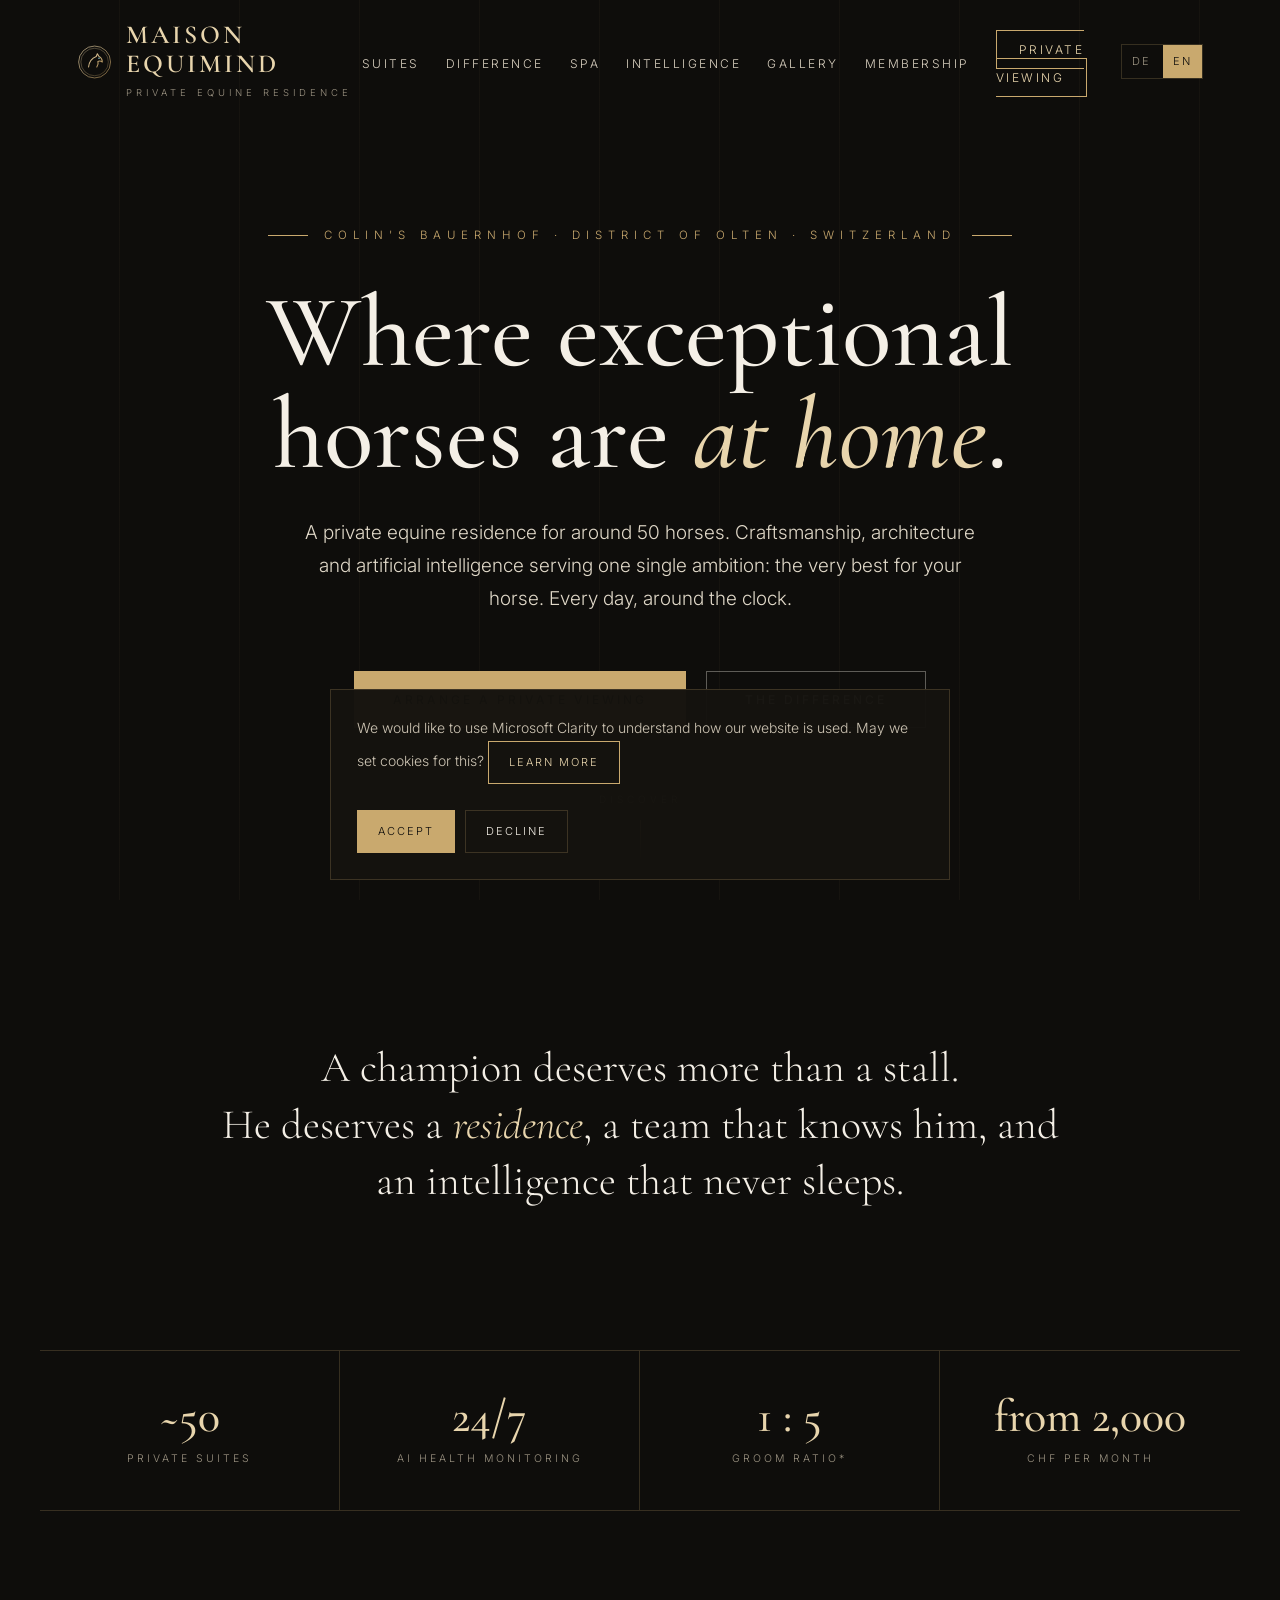
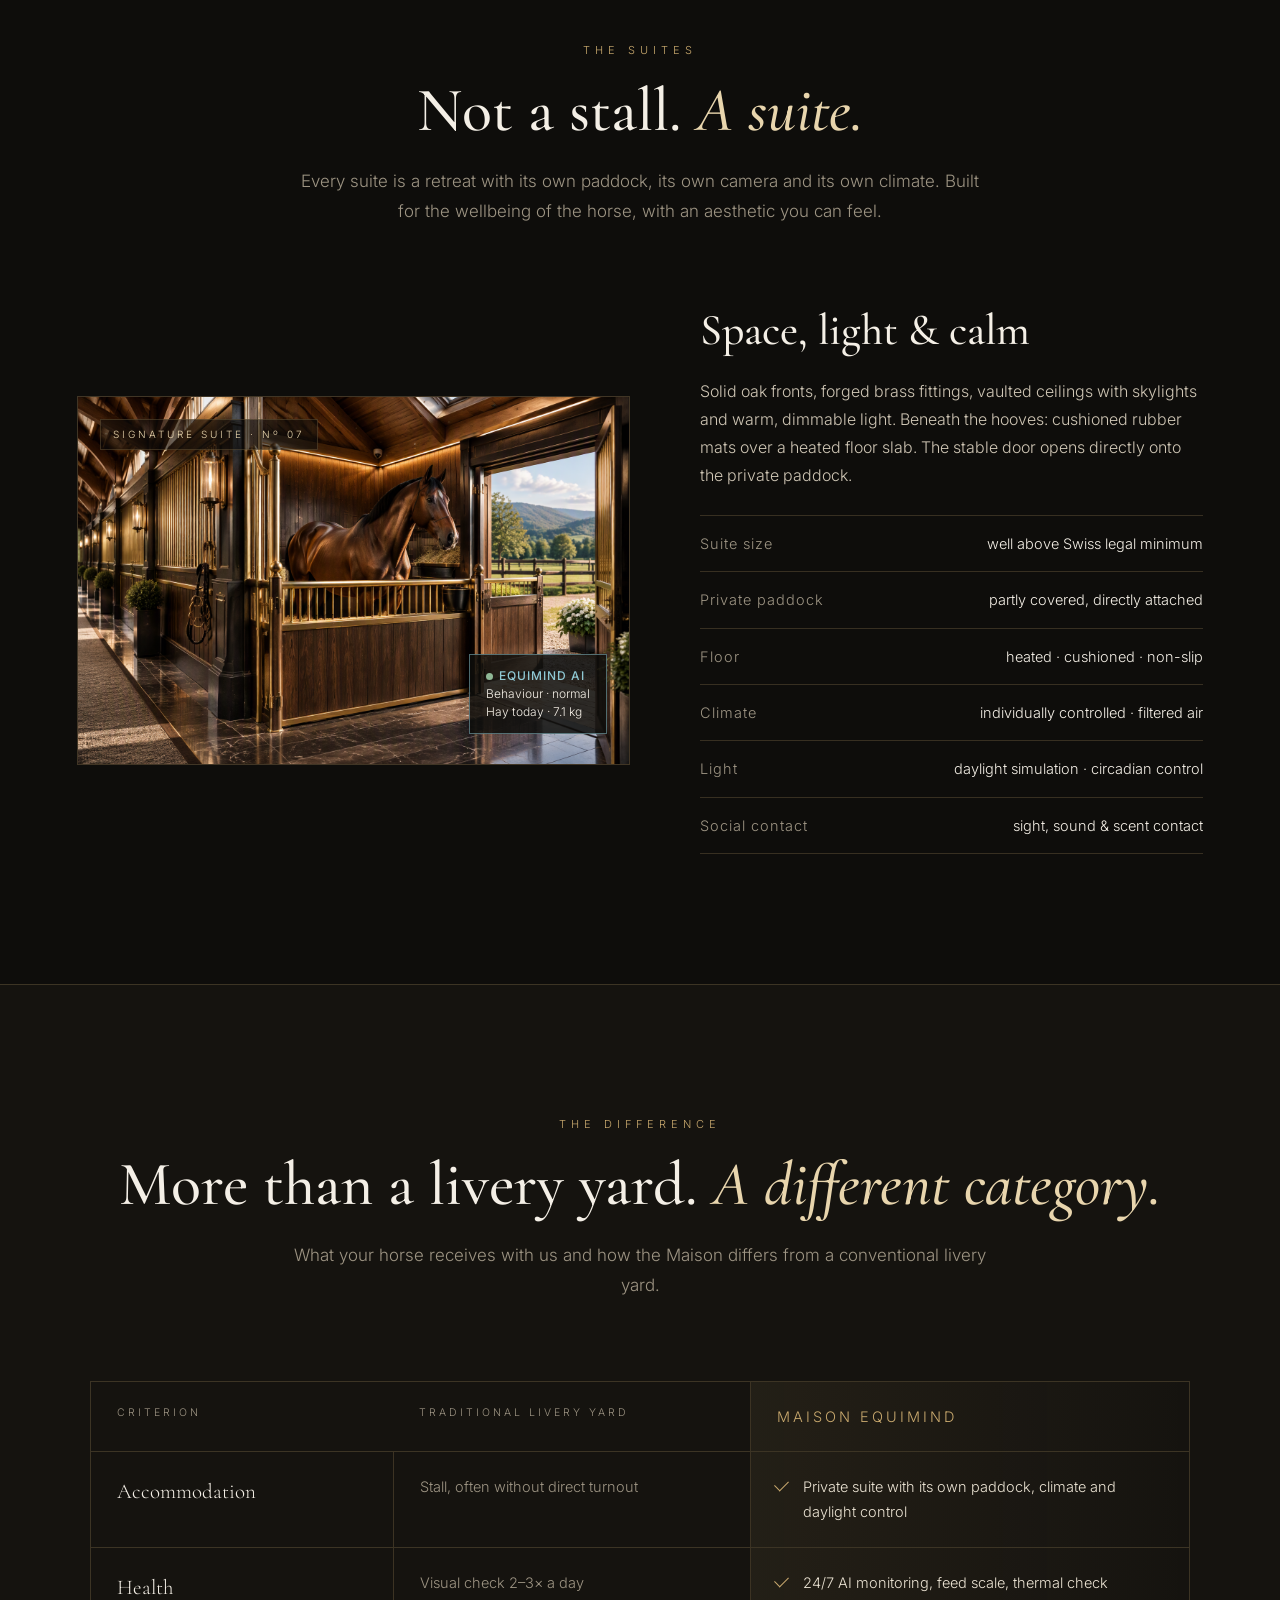
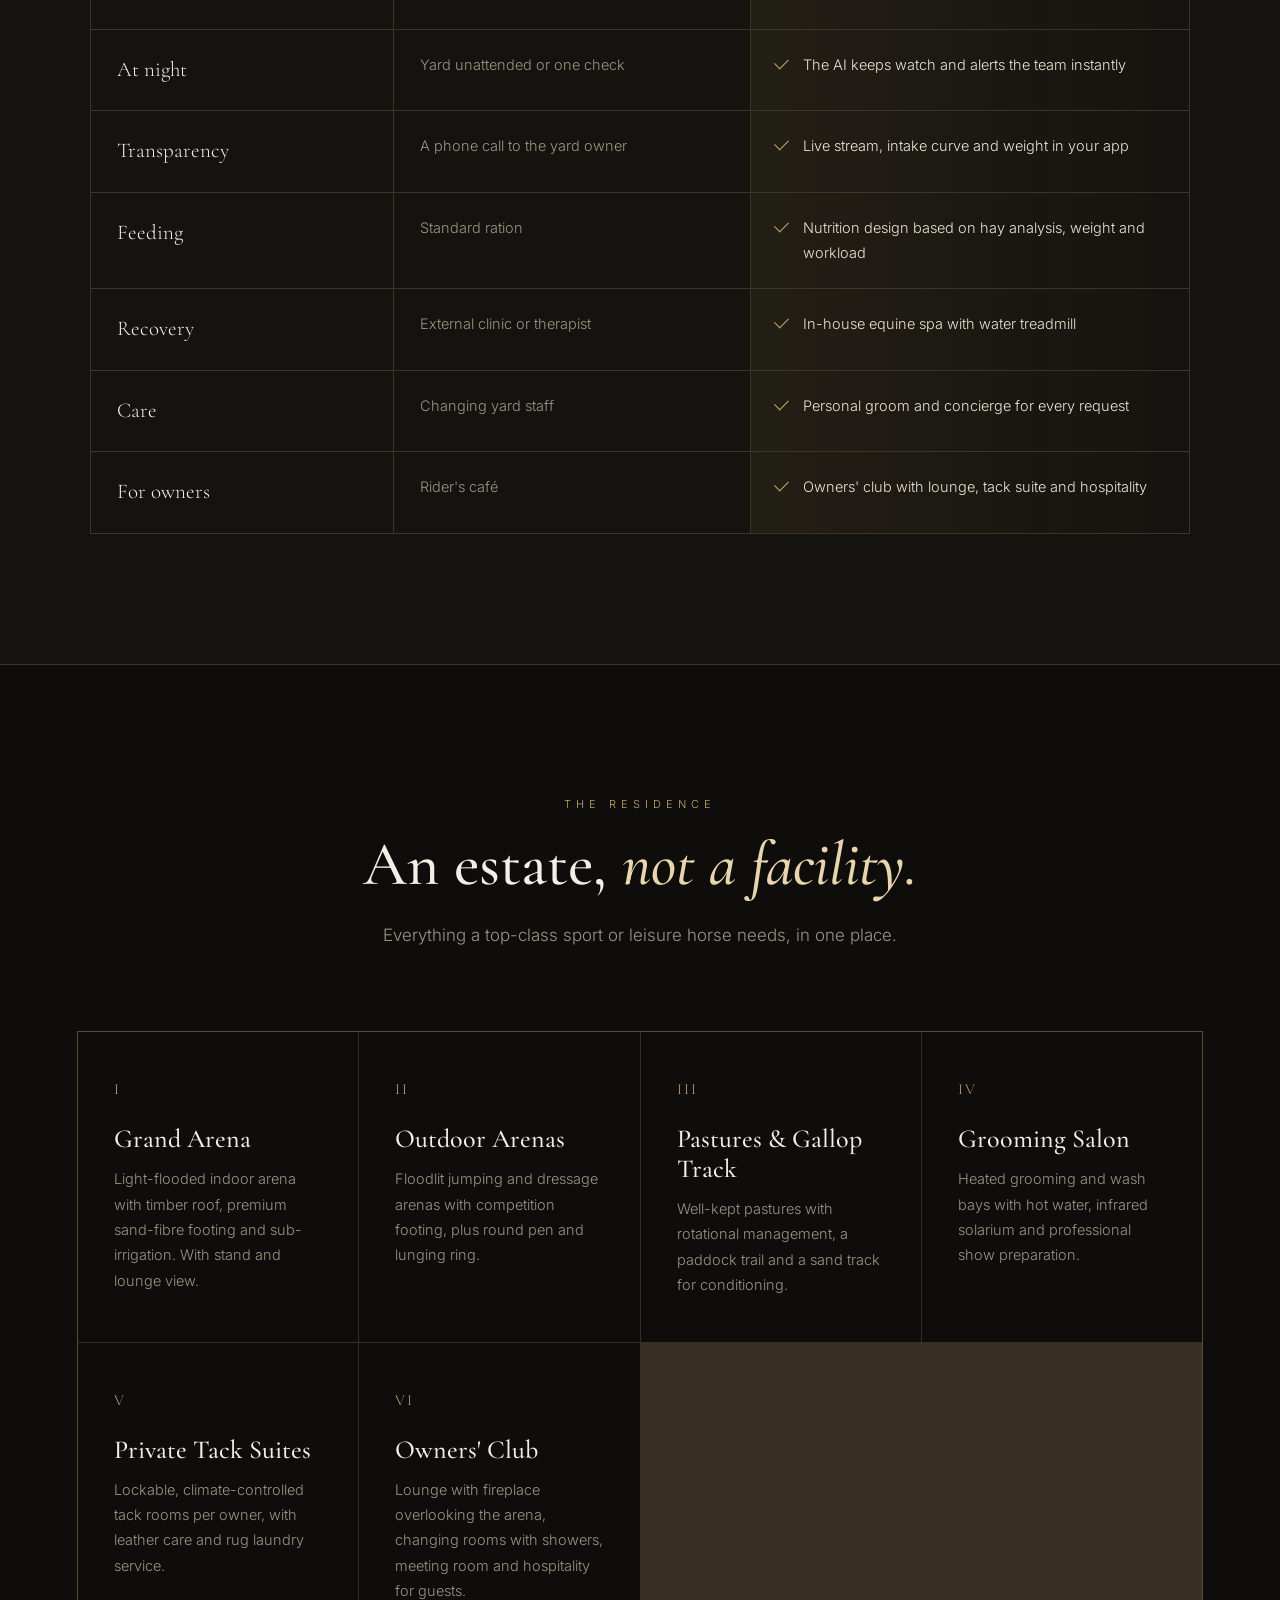
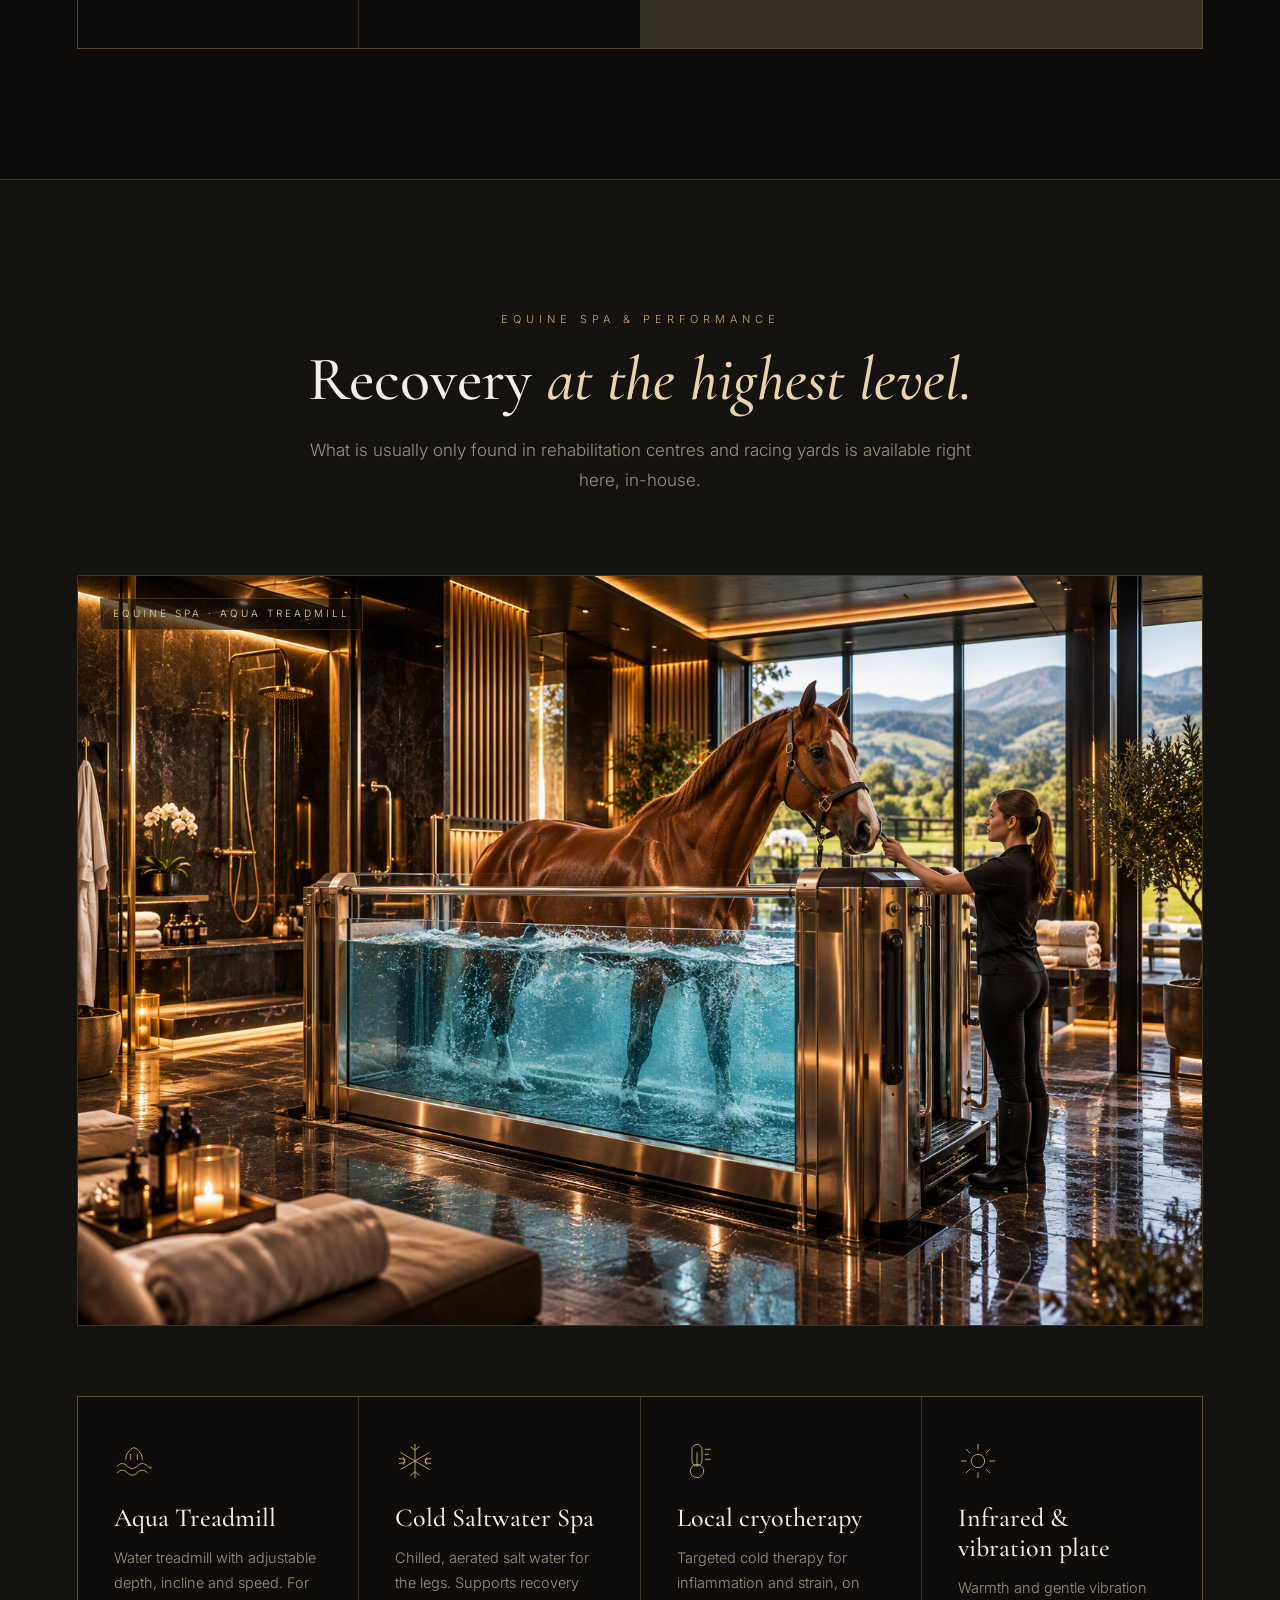
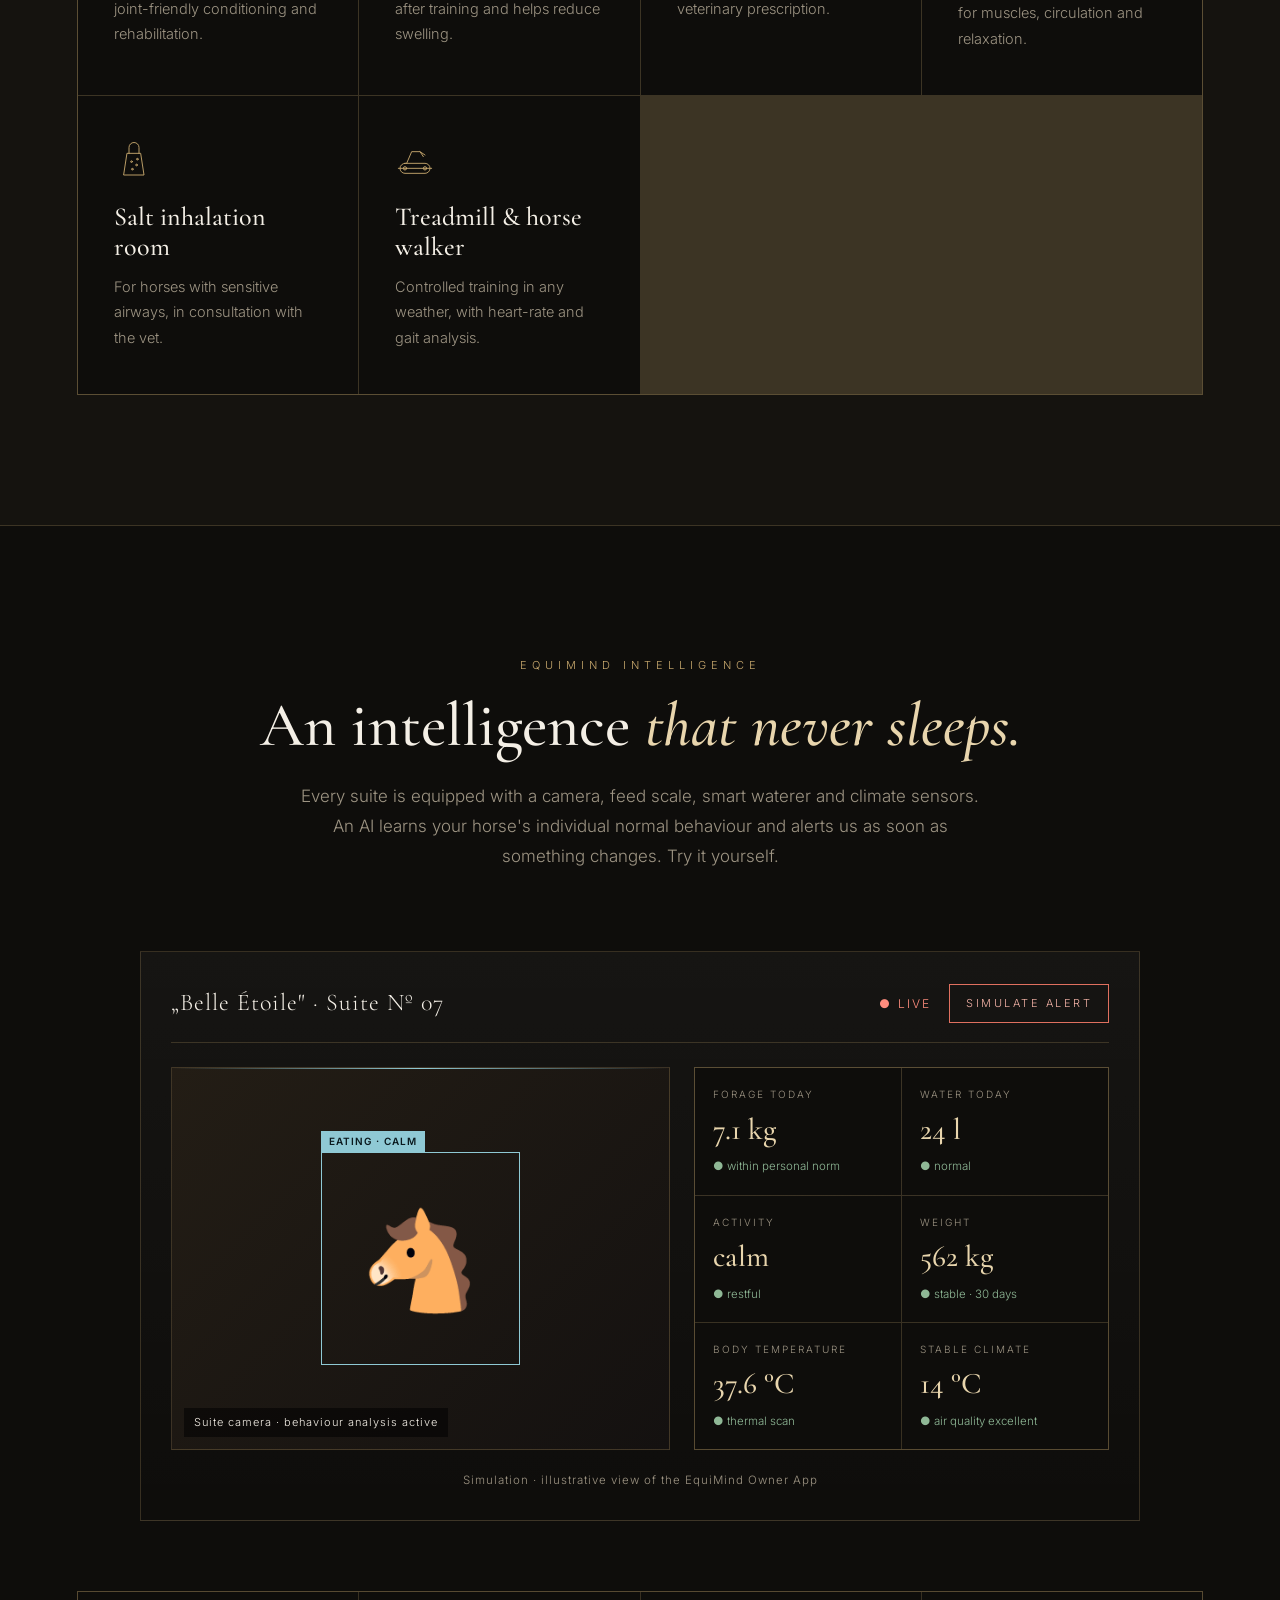
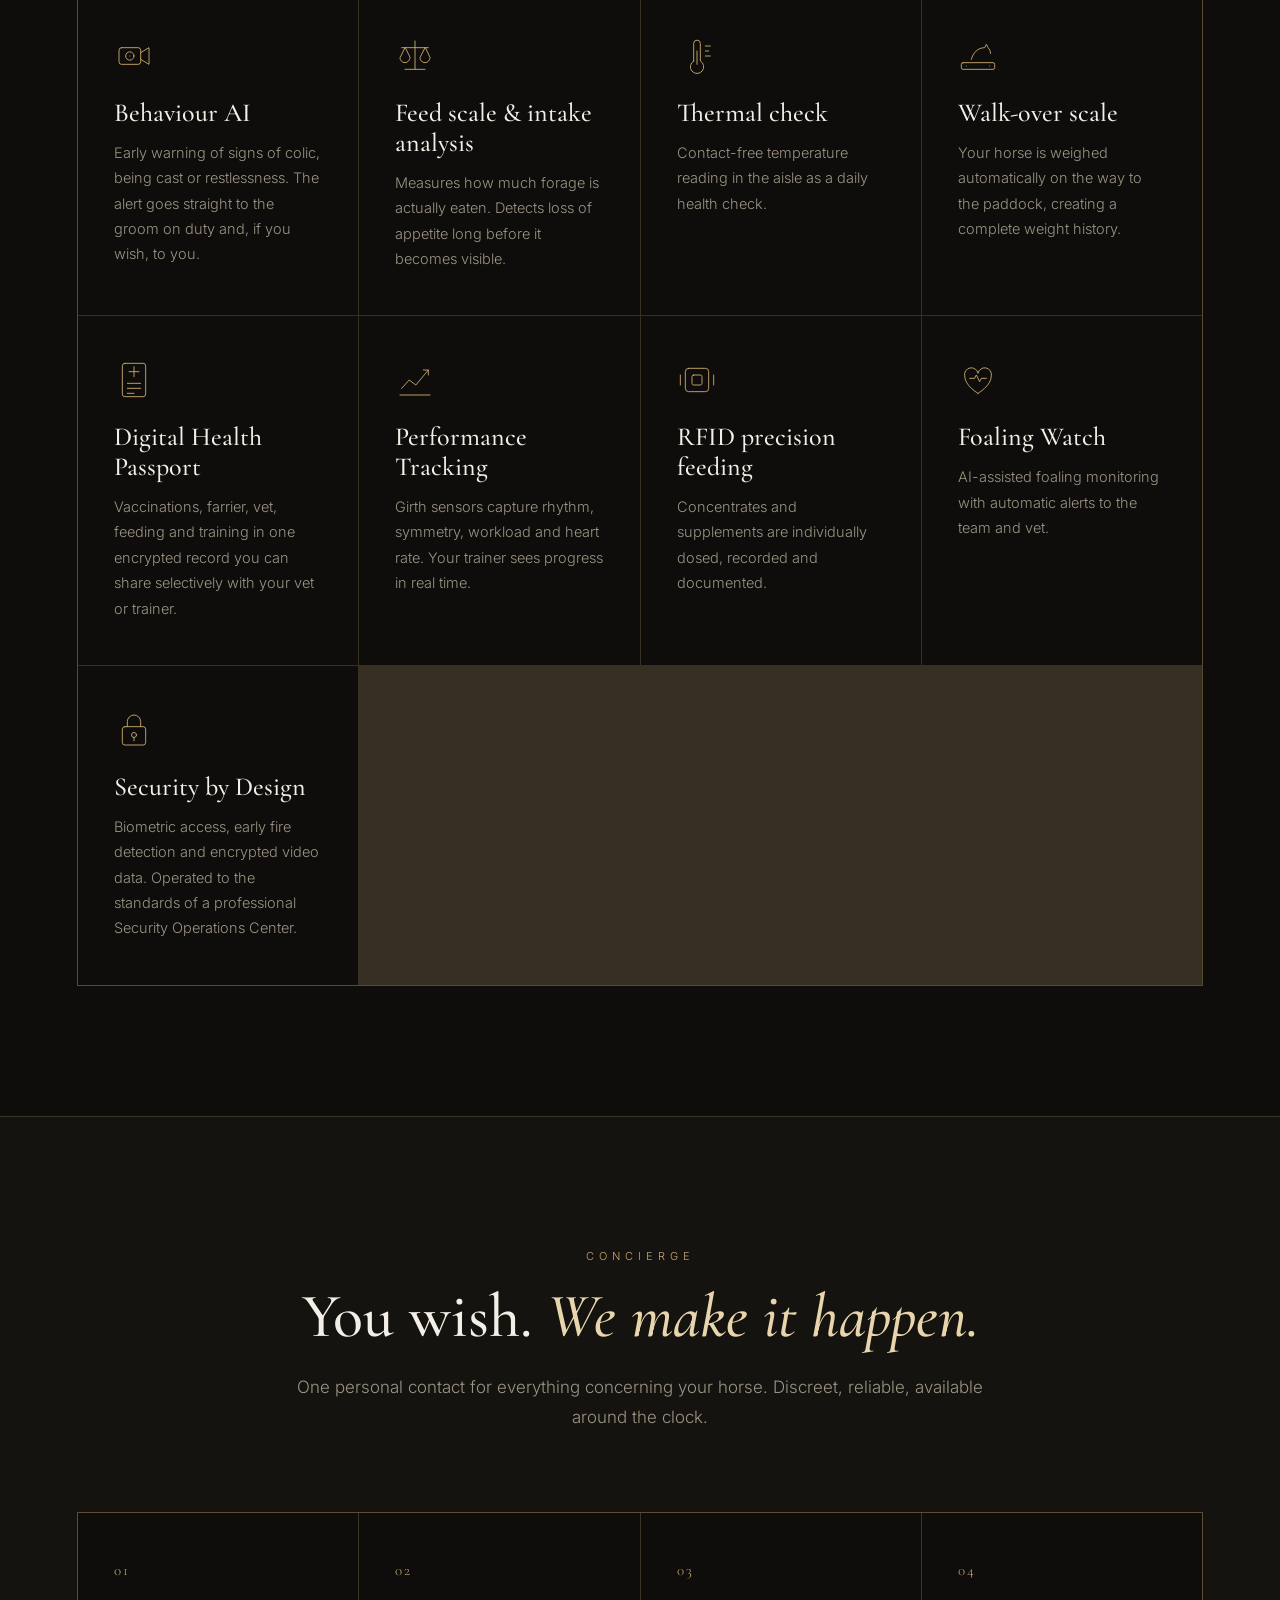
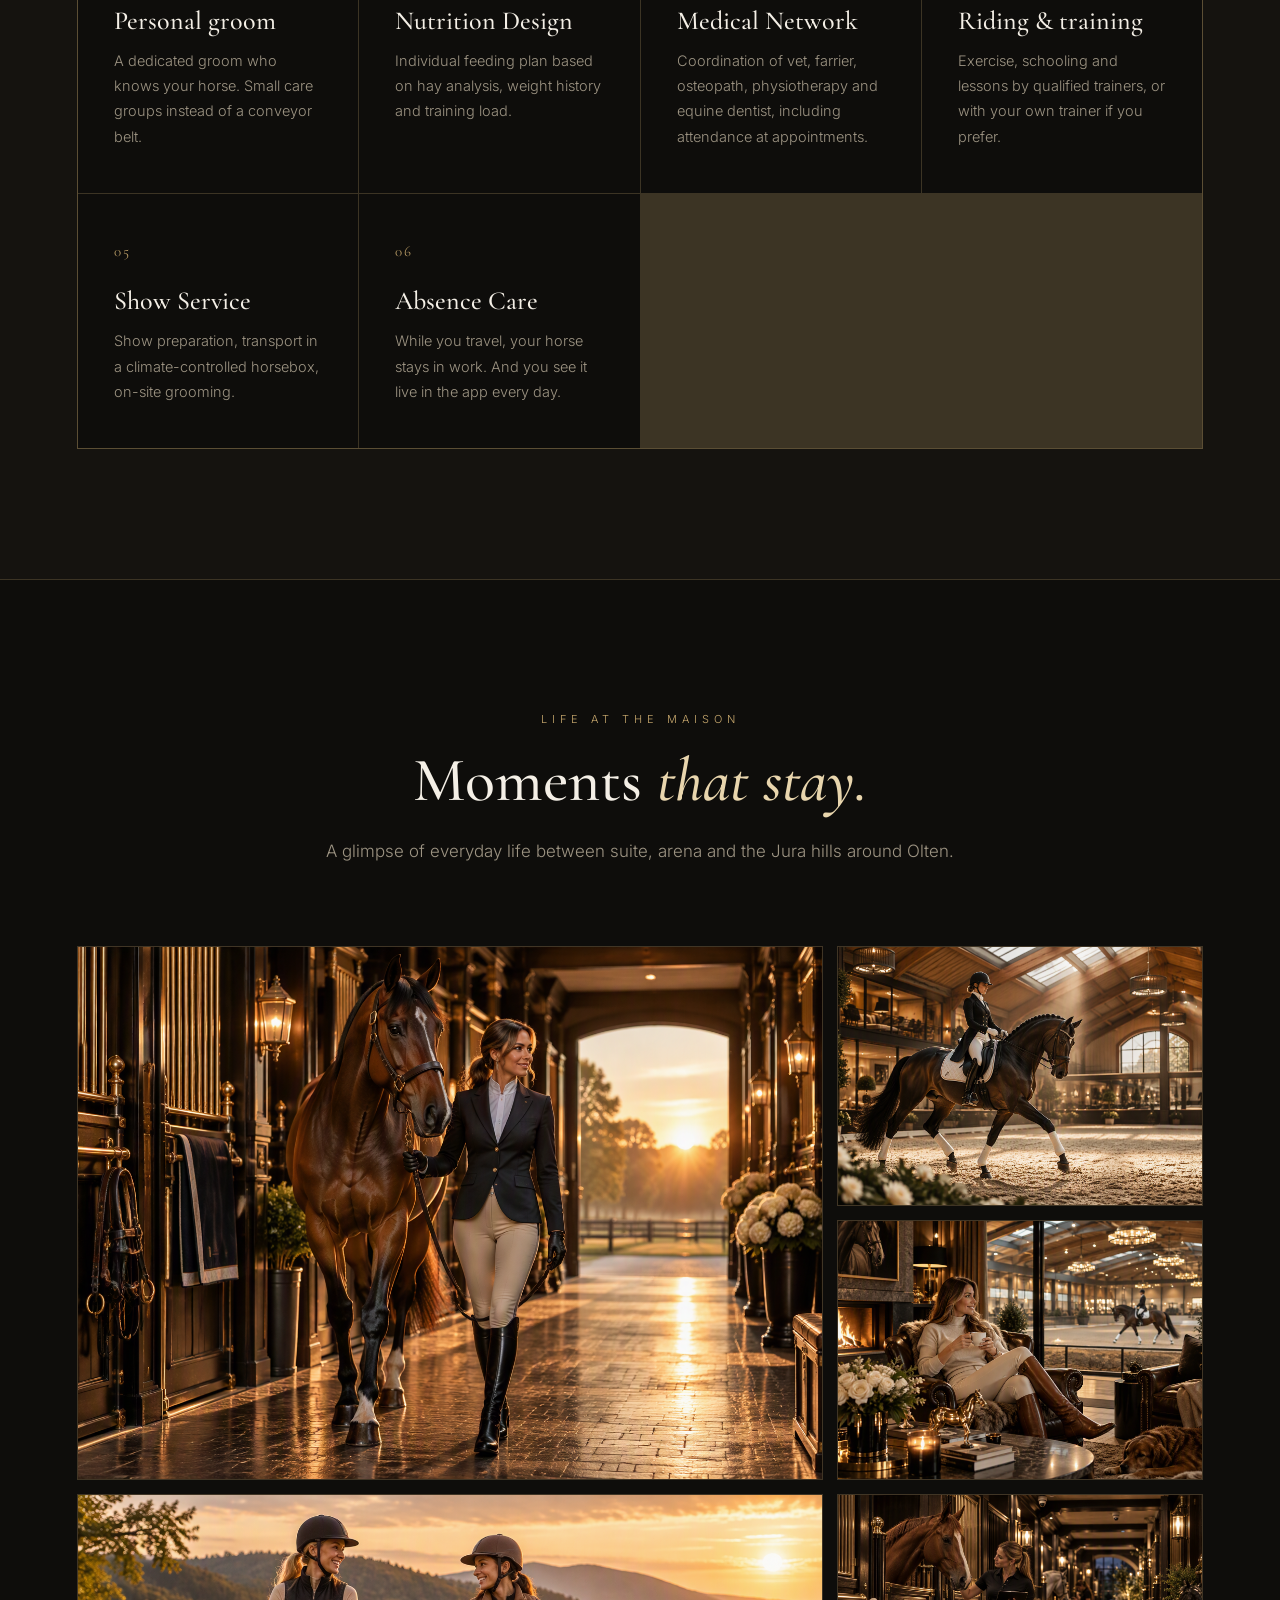
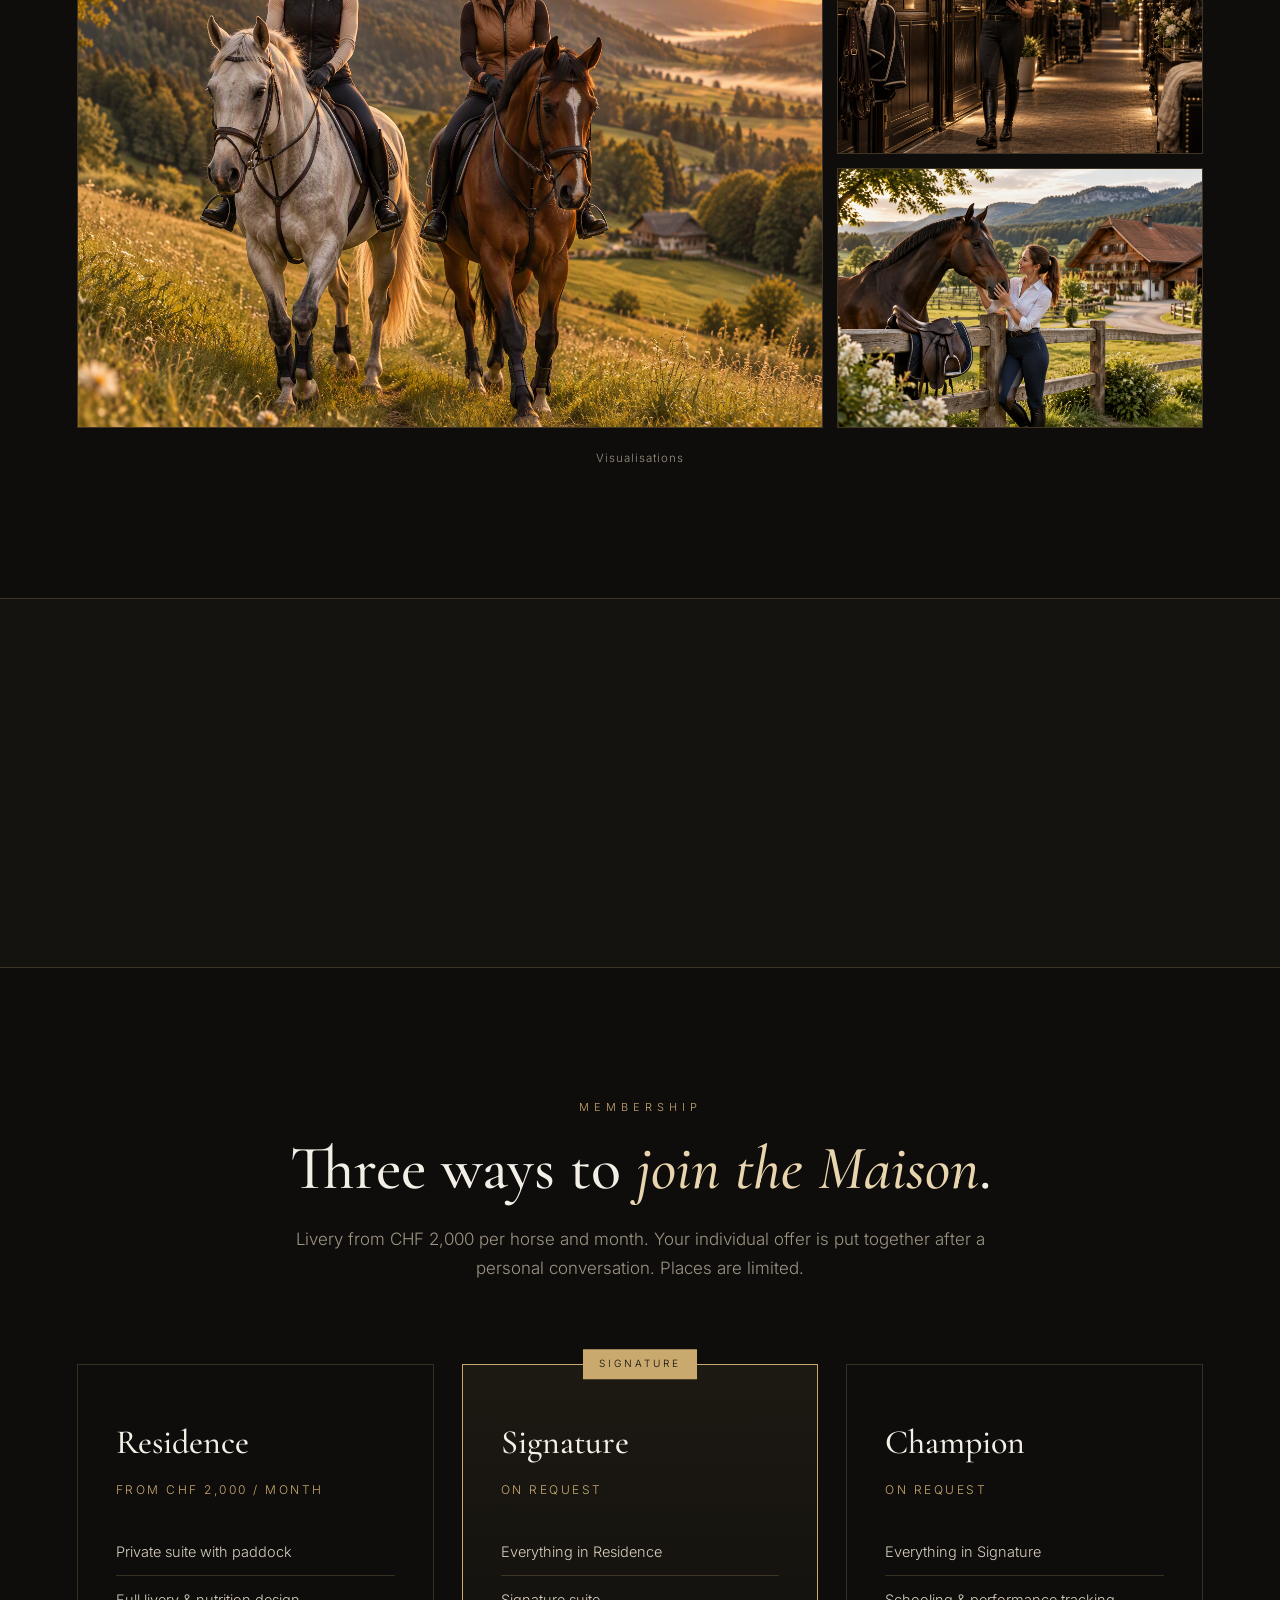
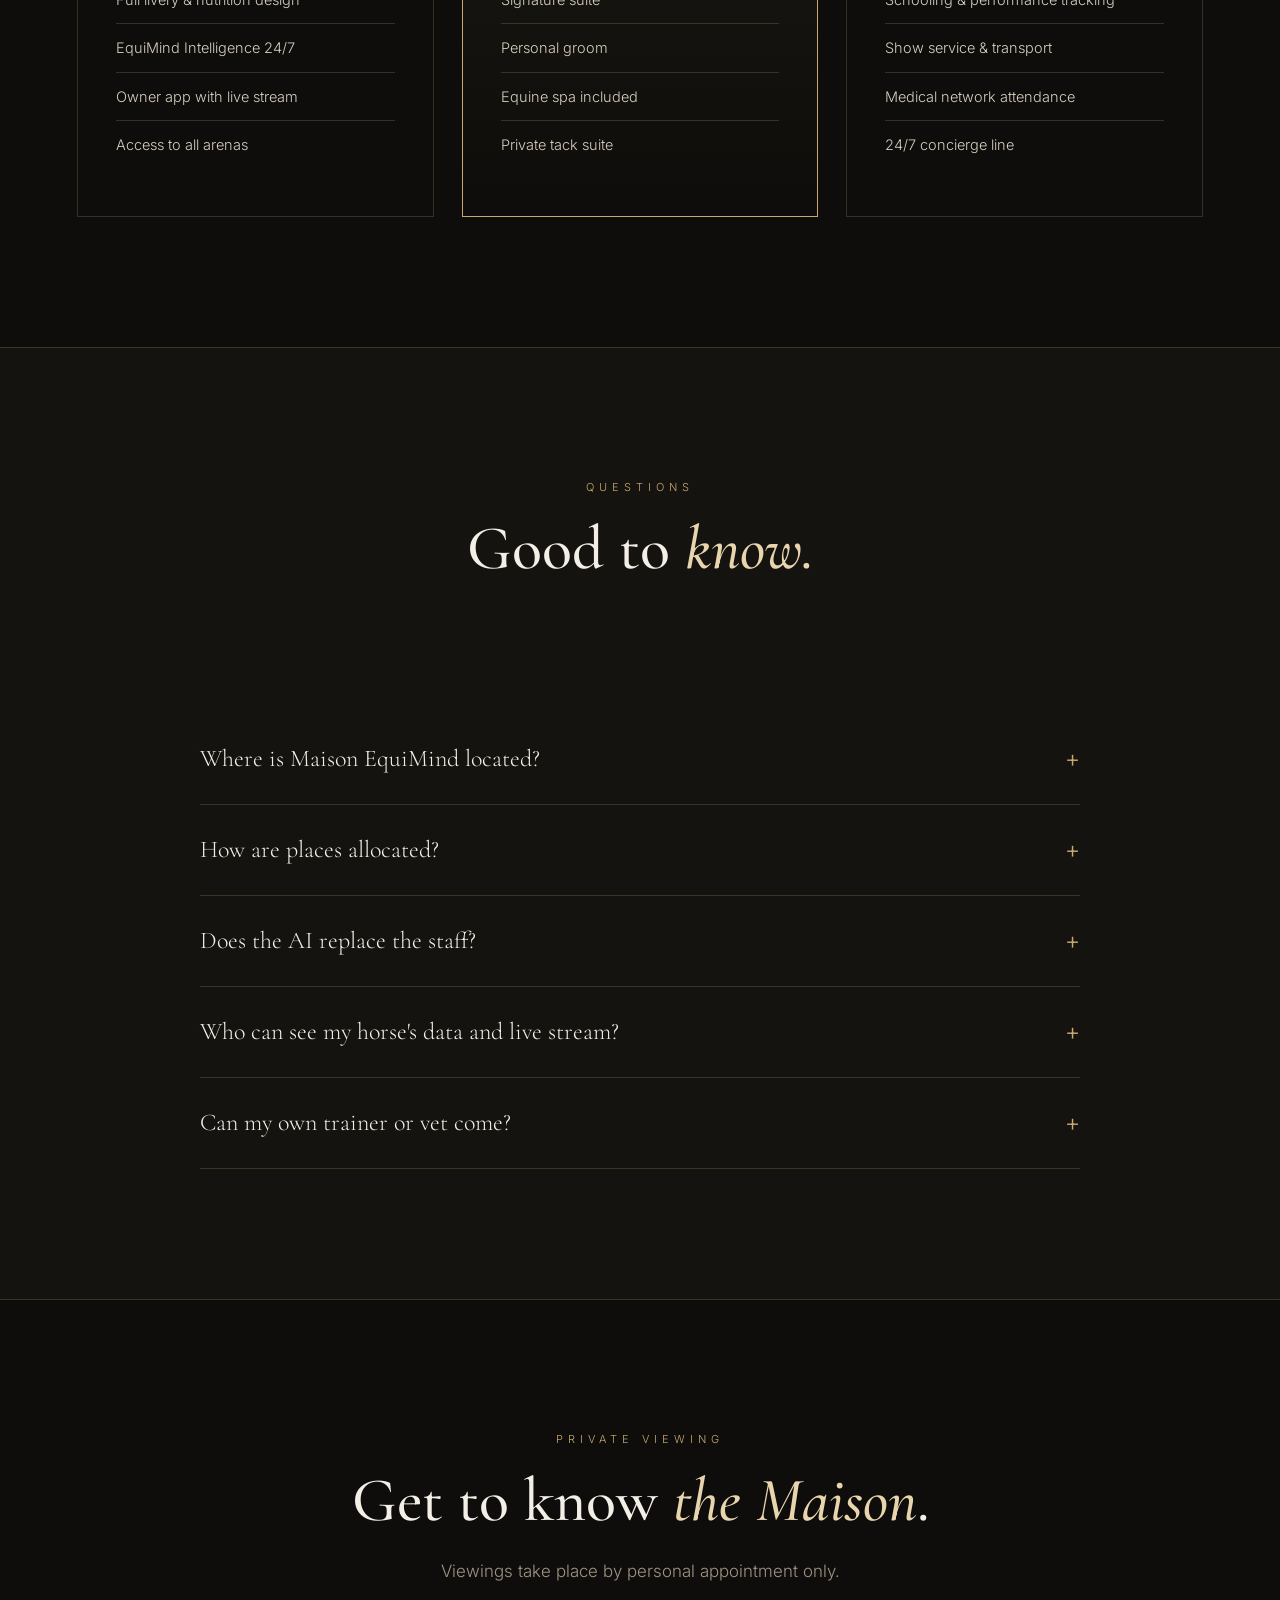
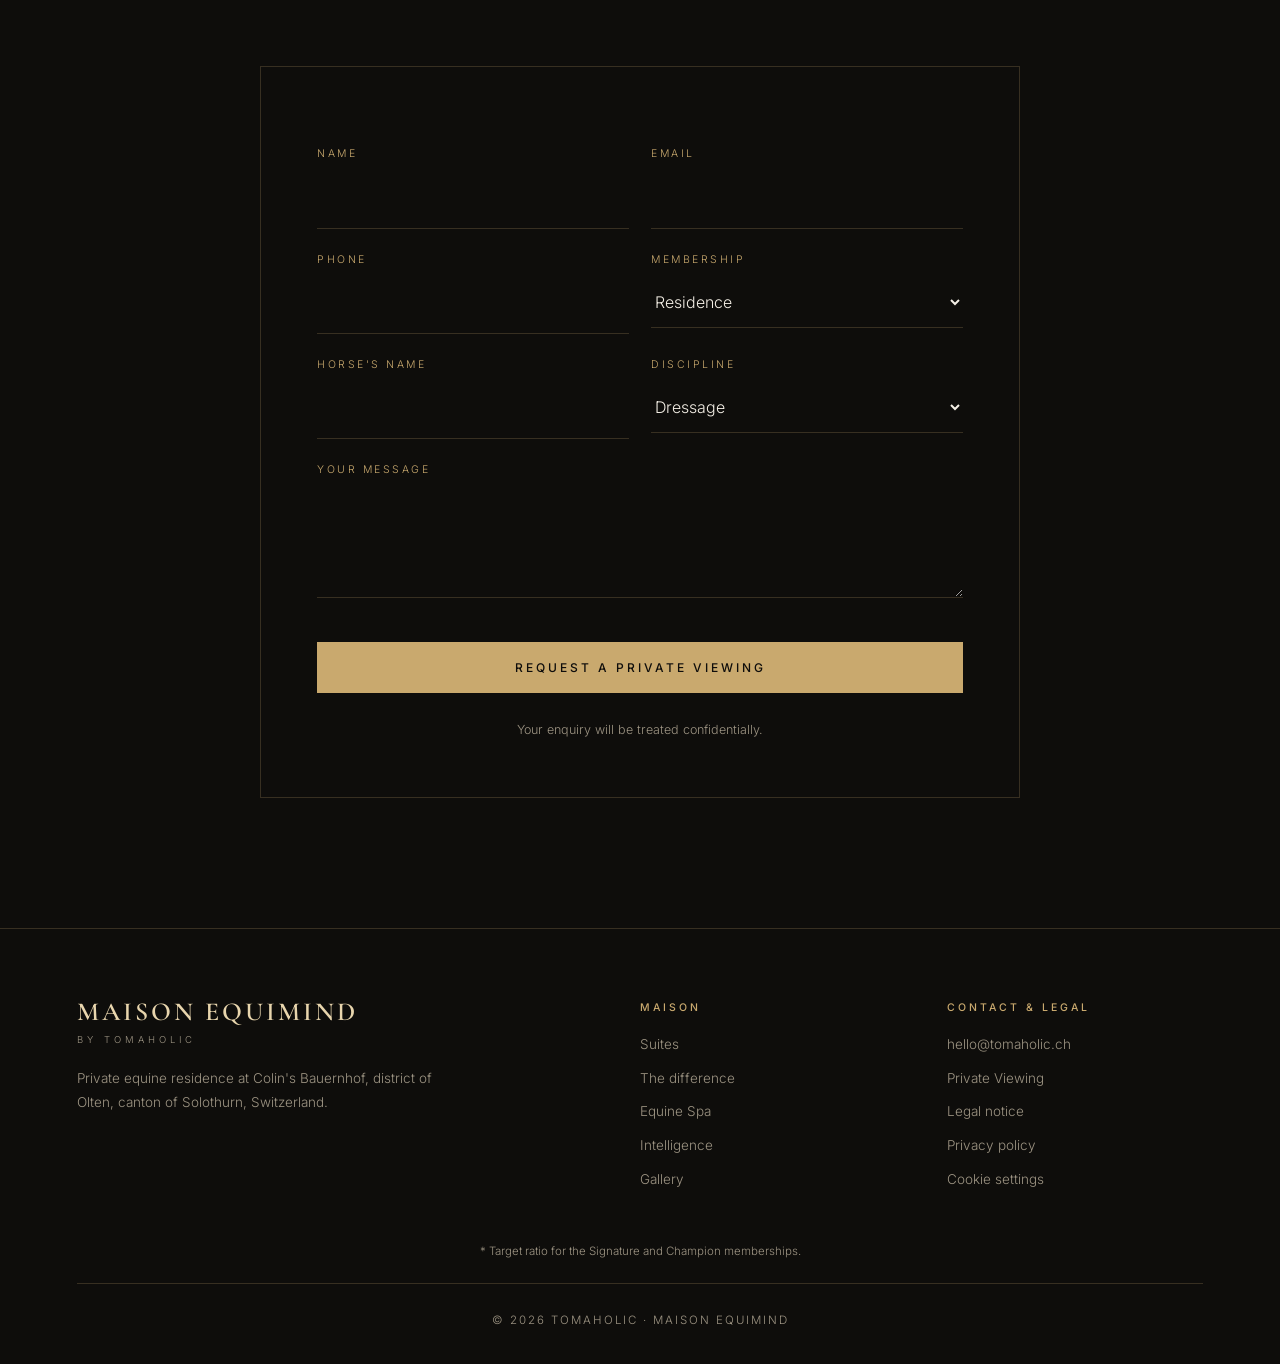
==== commit 64030ea0: "Add files via upload" ====
--- a/index.html
+++ b/index.html
@@ -13,14 +13,10 @@
 <link rel="preconnect" href="https://fonts.googleapis.com">
 <link rel="preconnect" href="https://fonts.gstatic.com" crossorigin>
 <link href="https://fonts.googleapis.com/css2?family=Cormorant+Garamond:ital,wght@0,400;0,500;0,600;0,700;1,400;1,500&family=Inter:wght@300;400;500;600&display=swap" rel="stylesheet">
-<style>
-:root{
-  --bg:#0e0d0b; --bg2:#15130f; --card:rgba(255,255,255,0.025); --line:rgba(201,169,110,0.22);
-  --gold:#c9a96e; --gold2:#e8d5ad; --ivory:#f4efe6; --muted:#9d9483; --cyan:#8fc9d4; --green:#8fb896;
-}
+<style>:root{--bg:#0e0d0b;--bg2:#15130f;--line:rgba(201,169,110,0.22);--gold:#c9a96e;--gold2:#e8d5ad;--ivory:#f4efe6;--muted:#9d9483;--cyan:#8fc9d4;--green:#8fb896;--red:#e0705f}
 *{box-sizing:border-box;margin:0;padding:0}
 html{scroll-behavior:smooth}
-body{font-family:'Inter',system-ui,sans-serif;font-weight:300;background:var(--bg);color:var(--ivory);line-height:1.75;overflow-x:hidden;letter-spacing:.1px}
+body{font-family:'Inter',system-ui,sans-serif;font-weight:300;background:var(--bg);color:var(--ivory);line-height:1.75;overflow-x:hidden}
 a{color:inherit}
 nav{position:fixed;top:0;left:0;right:0;z-index:100;display:flex;justify-content:space-between;align-items:center;padding:22px 6vw;transition:.4s}
 nav.scrolled{background:rgba(14,13,11,0.92);backdrop-filter:blur(14px);border-bottom:1px solid var(--line);padding:14px 6vw}
@@ -28,18 +24,25 @@
 .logo svg{width:42px;height:42px}
 .logo-name{font-family:'Cormorant Garamond',serif;font-size:26px;font-weight:600;letter-spacing:3px;color:var(--gold2);line-height:1;text-transform:uppercase}
 .logo-sub{display:block;font-size:9.5px;letter-spacing:4px;text-transform:uppercase;color:var(--muted);margin-top:5px}
-.menu{display:flex;gap:30px;list-style:none;align-items:center}
-.menu a{text-decoration:none;font-size:12.5px;letter-spacing:2.5px;text-transform:uppercase;color:#d8cfbf;transition:.3s}
+.menu{display:flex;gap:26px;list-style:none;align-items:center}
+.menu a{text-decoration:none;font-size:12px;letter-spacing:2.5px;text-transform:uppercase;color:#d8cfbf;transition:.3s}
 .menu a:hover{color:var(--gold)}
 .menu .cta{padding:11px 22px;border:1px solid var(--gold);color:var(--gold2)}
 .menu .cta:hover{background:var(--gold);color:#0e0d0b}
 .burger{display:none;background:none;border:0;color:var(--gold);font-size:28px;cursor:pointer}
 .hero{position:relative;min-height:100vh;display:flex;align-items:center;justify-content:center;text-align:center;padding:160px 6vw 100px;overflow:hidden;background:var(--bg)}
-.hero::after{content:'';position:absolute;inset:0;background:repeating-linear-gradient(90deg,transparent 0 119px,rgba(201,169,110,0.04) 119px 120px);pointer-events:none}
+.hero::after{content:'';position:absolute;inset:0;z-index:1;background:repeating-linear-gradient(90deg,transparent 0 119px,rgba(201,169,110,0.04) 119px 120px);pointer-events:none}
 .hero-inner{position:relative;z-index:2;max-width:1000px}
-.overline{font-size:11.5px;letter-spacing:6px;text-transform:uppercase;color:var(--gold);margin-bottom:34px}
+.hero-media{position:absolute;inset:0;z-index:0;overflow:hidden}
+.hero-media .slide{position:absolute;inset:-4%;background-size:cover;background-position:center;opacity:0;animation:kb 18s ease-in-out infinite}
+.hero-media .slide.s1{background-image:url('suite.png')}
+.hero-media .slide.s2{background-image:url('spa.png');animation-delay:9s}
+@keyframes kb{0%{opacity:0;transform:scale(1)}8%{opacity:1}50%{opacity:1;transform:scale(1.12) translate(-1.5%,-1%)}58%{opacity:0}100%{opacity:0;transform:scale(1.12)}}
+.hero-media video{position:absolute;inset:0;width:100%;height:100%;object-fit:cover;z-index:1}
+.hero-shade{position:absolute;inset:0;z-index:1;background:linear-gradient(180deg,rgba(14,13,11,0.78) 0%,rgba(14,13,11,0.55) 45%,rgba(14,13,11,0.92) 100%)}
+.overline{font-size:11.5px;letter-spacing:6px;text-transform:uppercase;color:var(--gold);margin-bottom:34px;line-height:2}
 .overline::before,.overline::after{content:'';display:inline-block;width:40px;height:1px;background:var(--gold);vertical-align:middle;margin:0 16px}
-.hero h1{font-family:'Cormorant Garamond',serif;font-weight:500;font-size:clamp(48px,8vw,110px);line-height:1;margin-bottom:30px;color:var(--ivory)}
+.hero h1{font-family:'Cormorant Garamond',serif;font-weight:500;font-size:clamp(48px,8vw,110px);line-height:1;margin-bottom:30px}
 .hero h1 em{font-style:italic;color:var(--gold2)}
 .hero p.lead{font-size:clamp(16px,1.8vw,19px);color:#e0d8c8;max-width:680px;margin:0 auto 48px}
 .btn{display:inline-block;padding:17px 38px;font-size:12px;letter-spacing:3px;text-transform:uppercase;text-decoration:none;margin:8px;transition:.35s;cursor:pointer;font-family:inherit;font-weight:500}
@@ -51,7 +54,7 @@
 .scroll-hint::after{content:'';display:block;width:1px;height:46px;margin:12px auto 0;background:linear-gradient(var(--gold),transparent);animation:drip 2.2s ease-in-out infinite}
 @keyframes drip{0%{transform:scaleY(0);transform-origin:top}50%{transform:scaleY(1);transform-origin:top}51%{transform-origin:bottom}100%{transform:scaleY(0);transform-origin:bottom}}
 .manifesto{padding:140px 6vw;text-align:center;max-width:1000px;margin:0 auto}
-.manifesto p{font-family:'Cormorant Garamond',serif;font-size:clamp(26px,3.4vw,42px);line-height:1.35;font-weight:400}
+.manifesto p{font-family:'Cormorant Garamond',serif;font-size:clamp(26px,3.4vw,42px);line-height:1.35}
 .manifesto p em{color:var(--gold2)}
 .facts{display:grid;grid-template-columns:repeat(4,1fr);border-top:1px solid var(--line);border-bottom:1px solid var(--line);max-width:1200px;margin:0 auto}
 .fact{padding:40px 20px;text-align:center;border-right:1px solid var(--line)}
@@ -76,7 +79,7 @@
 .spec{list-style:none;border-top:1px solid var(--line)}
 .spec li{display:flex;justify-content:space-between;gap:20px;padding:15px 0;border-bottom:1px solid var(--line);font-size:14.5px}
 .spec li span:first-child{color:var(--muted);letter-spacing:1px}
-.spec li span:last-child{text-align:right;color:var(--ivory)}
+.spec li span:last-child{text-align:right}
 .spa-photo{position:relative;max-width:1200px;margin:0 auto 70px;border:1px solid var(--line);overflow:hidden;aspect-ratio:3/2}
 .spa-photo img{width:100%;height:100%;object-fit:cover;display:block;transition:transform 1.2s ease}
 .spa-photo:hover img{transform:scale(1.03)}
@@ -84,21 +87,24 @@
 .card{background:var(--bg);padding:44px 36px;transition:.4s}
 .card:hover{background:#15130f}
 .card .num{font-family:'Cormorant Garamond',serif;color:var(--gold);font-size:15px;letter-spacing:2px;margin-bottom:22px;display:block}
-.card .ic{font-size:30px;display:block;margin-bottom:18px}
+.card .ic{display:block;width:40px;height:40px;margin-bottom:22px;color:var(--gold)}
+.card .ic svg{width:100%;height:100%;fill:none;stroke:currentColor;stroke-width:1.1;stroke-linecap:round;stroke-linejoin:round;transition:transform .5s}
+.card:hover .ic svg{transform:translateY(-3px)}
 .card h4{font-family:'Cormorant Garamond',serif;font-weight:500;font-size:26px;line-height:1.15;margin-bottom:12px}
 .card p{color:var(--muted);font-size:14.5px}
 .band{background:var(--bg2);border-top:1px solid var(--line);border-bottom:1px solid var(--line)}
-.dash{max-width:1000px;margin:0 auto;border:1px solid var(--line);background:linear-gradient(180deg,rgba(255,255,255,0.03),transparent);padding:30px}
-.dash-head{display:flex;justify-content:space-between;align-items:center;border-bottom:1px solid var(--line);padding-bottom:18px;margin-bottom:24px;font-size:12px;letter-spacing:2px;text-transform:uppercase;color:var(--muted)}
+/* DASH + ALARM */
+.dash{max-width:1000px;margin:0 auto;border:1px solid var(--line);background:linear-gradient(180deg,rgba(255,255,255,0.03),transparent);padding:30px;position:relative;transition:border-color .5s}
+.dash-head{display:flex;justify-content:space-between;align-items:center;flex-wrap:wrap;gap:12px;border-bottom:1px solid var(--line);padding-bottom:18px;margin-bottom:24px;font-size:12px;letter-spacing:2px;text-transform:uppercase;color:var(--muted)}
 .dash-head .who{font-family:'Cormorant Garamond',serif;font-size:24px;letter-spacing:1px;text-transform:none;color:var(--ivory)}
 .live{color:#ff8d7e}
 .live::before{content:'●';margin-right:6px;animation:pulse 1.4s infinite}
 .dash-body{display:grid;grid-template-columns:1.2fr 1fr;gap:24px}
-.cam{position:relative;min-height:240px;background:linear-gradient(135deg,#231d15,#141110);border:1px solid var(--line);overflow:hidden}
+.cam{position:relative;min-height:260px;background:linear-gradient(135deg,#231d15,#141110);border:1px solid var(--line);overflow:hidden;transition:.5s}
 .cam .h{position:absolute;left:50%;top:50%;transform:translate(-50%,-50%);font-size:96px;animation:graze 7s ease-in-out infinite}
 @keyframes graze{50%{transform:translate(-46%,-48%) rotate(-3deg)}}
-.cam .bbox{position:absolute;left:30%;top:22%;width:40%;height:56%;border:1.5px solid var(--cyan)}
-.cam .bbox span{position:absolute;top:-22px;left:-1px;background:var(--cyan);color:#0b1a1e;font-size:10px;font-weight:600;letter-spacing:1px;padding:2px 8px;text-transform:uppercase;white-space:nowrap}
+.cam .bbox{position:absolute;left:30%;top:22%;width:40%;height:56%;border:1.5px solid var(--cyan);transition:.4s}
+.cam .bbox span{position:absolute;top:-22px;left:-1px;background:var(--cyan);color:#0b1a1e;font-size:10px;font-weight:600;letter-spacing:1px;padding:2px 8px;text-transform:uppercase;white-space:nowrap;transition:.4s}
 .cam .scan{position:absolute;left:0;right:0;height:1px;background:linear-gradient(90deg,transparent,var(--cyan),transparent);animation:scan 3.5s linear infinite}
 @keyframes scan{from{top:0}to{top:100%}}
 .cam .lbl{position:absolute;left:12px;bottom:12px;font-size:11px;letter-spacing:1px;background:rgba(0,0,0,.55);padding:5px 10px}
@@ -106,8 +112,47 @@
 .kpi{background:var(--bg);padding:18px}
 .kpi small{display:block;font-size:10px;letter-spacing:2px;text-transform:uppercase;color:var(--muted)}
 .kpi b{font-family:'Cormorant Garamond',serif;font-weight:500;font-size:30px;color:var(--gold2)}
-.kpi em{display:block;font-style:normal;font-size:11.5px;color:var(--green)}
+.kpi em{display:block;font-style:normal;font-size:11.5px;color:var(--green);transition:.4s}
 .dash-note{text-align:center;color:var(--muted);font-size:11.5px;letter-spacing:1px;margin-top:20px}
+.alarm-btn{background:none;border:1px solid var(--red);color:#f3b2a6;font:inherit;font-size:11px;letter-spacing:2.5px;text-transform:uppercase;padding:9px 16px;cursor:pointer;transition:.3s}
+.alarm-btn:hover{background:var(--red);color:#0e0d0b}
+.dash.alarm{border-color:var(--red)}
+.dash.alarm .cam{border-color:var(--red);box-shadow:inset 0 0 60px rgba(224,112,95,0.35)}
+.dash.alarm .cam .h{animation:roll 1.6s ease-in-out infinite}
+@keyframes roll{0%,100%{transform:translate(-50%,-30%) rotate(0)}50%{transform:translate(-50%,-25%) rotate(-28deg)}}
+.dash.alarm .cam .bbox{border-color:var(--red);animation:blinkb 1s infinite}
+.dash.alarm .cam .bbox span{background:var(--red);color:#fff}
+.dash.alarm .cam .scan{background:linear-gradient(90deg,transparent,var(--red),transparent)}
+@keyframes blinkb{50%{opacity:.4}}
+.dash.alarm .kpi.warn em{color:#f3b2a6}
+.alarm-log{display:none;margin-top:24px;border:1px solid rgba(224,112,95,0.45);background:rgba(224,112,95,0.06)}
+.dash.alarm .alarm-log,.dash.resolved .alarm-log{display:block}
+.dash.resolved .alarm-log{border-color:rgba(143,184,150,0.5);background:rgba(143,184,150,0.06)}
+.alarm-log li{list-style:none;display:flex;gap:16px;padding:12px 18px;border-bottom:1px solid var(--line);font-size:14px;opacity:0;transform:translateX(-10px);transition:.5s}
+.alarm-log li:last-child{border-bottom:0}
+.alarm-log li.on{opacity:1;transform:none}
+.alarm-log time{font-family:'Cormorant Garamond',serif;font-size:18px;color:var(--gold2);min-width:54px}
+.toast{position:fixed;top:24px;right:24px;z-index:500;max-width:360px;background:rgba(21,19,15,0.97);border:1px solid var(--red);padding:16px 18px;display:flex;gap:14px;align-items:flex-start;box-shadow:0 20px 60px rgba(0,0,0,0.6);transform:translateX(130%);transition:transform .6s cubic-bezier(.2,.8,.2,1)}
+.toast.show{transform:none}
+.toast .ti{width:30px;height:30px;flex-shrink:0;color:var(--red)}
+.toast .ti svg{width:100%;height:100%;fill:none;stroke:currentColor;stroke-width:1.4;stroke-linecap:round;stroke-linejoin:round}
+.toast b{display:block;font-weight:500;font-size:13px;letter-spacing:1px}
+.toast span{font-size:13px;color:#cfc6b5}
+.toast small{display:block;font-size:10px;letter-spacing:2px;text-transform:uppercase;color:var(--muted);margin-bottom:2px}
+/* COMPARE */
+.compare{max-width:1100px;margin:0 auto;border:1px solid var(--line)}
+.cmp-row{display:grid;grid-template-columns:1.1fr 1.3fr 1.6fr;border-bottom:1px solid var(--line)}
+.cmp-row:last-child{border-bottom:0}
+.cmp-row>div{padding:22px 26px}
+.cmp-head{background:var(--bg2)}
+.cmp-head>div{font-size:10.5px;letter-spacing:3px;text-transform:uppercase;color:var(--muted)}
+.cmp-head>div:last-child{color:var(--gold)}
+.cmp-row .crit{font-family:'Cormorant Garamond',serif;font-size:21px;color:var(--ivory)}
+.cmp-row .old{color:var(--muted);font-size:14.5px;border-left:1px solid var(--line)}
+.cmp-row .new{font-size:14.5px;border-left:1px solid var(--line);background:linear-gradient(90deg,rgba(201,169,110,0.08),transparent);color:#ece4d4;position:relative;padding-left:52px}
+.cmp-row .new::before{content:'';position:absolute;left:24px;top:28px;width:12px;height:7px;border-left:1.5px solid var(--gold);border-bottom:1.5px solid var(--gold);transform:rotate(-45deg)}
+.cmp-head .new::before{display:none}
+.cmp-head .new{padding-left:26px}
 .tiers{display:grid;grid-template-columns:repeat(3,1fr);gap:28px}
 .tier{border:1px solid var(--line);padding:48px 38px;position:relative;background:var(--bg)}
 .tier.signature{border-color:var(--gold);background:linear-gradient(180deg,rgba(201,169,110,0.08),transparent)}
@@ -132,7 +177,7 @@
 select option{background:#15130f}
 input:focus,select:focus,textarea:focus{outline:none;border-bottom-color:var(--gold)}
 textarea{min-height:110px;resize:vertical}
-.discreet{text-align:center;color:var(--muted);font-size:12.5px;margin-top:26px;letter-spacing:.5px}
+.discreet{text-align:center;color:var(--muted);font-size:12.5px;margin-top:26px}
 footer{border-top:1px solid var(--line);padding:70px 6vw 34px;color:var(--muted);font-size:13.5px}
 .foot{display:grid;grid-template-columns:2fr 1fr 1fr;gap:50px;max-width:1320px;margin:0 auto 40px}
 .foot h5{color:var(--gold);font-size:10.5px;letter-spacing:3px;text-transform:uppercase;font-weight:500;margin-bottom:16px}
@@ -141,21 +186,9 @@
 .copy{text-align:center;border-top:1px solid var(--line);padding-top:26px;font-size:11.5px;letter-spacing:2px;text-transform:uppercase}
 .reveal{opacity:0;transform:translateY(40px);transition:opacity 1.1s ease,transform 1.1s ease}
 .reveal.visible{opacity:1;transform:none}
-/* LANG */
 .lang{display:flex;gap:2px;margin-left:8px;border:1px solid var(--line)}
 .lang button{background:none;border:0;color:var(--muted);font:inherit;font-size:11px;letter-spacing:2px;padding:7px 10px;cursor:pointer}
 .lang button.on{background:var(--gold);color:#0e0d0b}
-/* HERO MEDIA */
-.hero-media{position:absolute;inset:0;z-index:0;overflow:hidden}
-.hero-media .slide{position:absolute;inset:-4%;background-size:cover;background-position:center;opacity:0;animation:kb 18s ease-in-out infinite}
-.hero-media .slide.s1{background-image:url('suite.png')}
-.hero-media .slide.s2{background-image:url('spa.png');animation-delay:9s}
-@keyframes kb{0%{opacity:0;transform:scale(1)}8%{opacity:1}50%{opacity:1;transform:scale(1.12) translate(-1.5%,-1%)}58%{opacity:0}100%{opacity:0;transform:scale(1.12)}}
-.hero-media video{position:absolute;inset:0;width:100%;height:100%;object-fit:cover;z-index:1}
-.hero-shade{position:absolute;inset:0;z-index:1;background:linear-gradient(180deg,rgba(14,13,11,0.78) 0%,rgba(14,13,11,0.55) 45%,rgba(14,13,11,0.92) 100%)}
-.hero::after{z-index:1}
-.overline{line-height:2}
-/* GALLERY */
 .gallery{display:grid;grid-template-columns:repeat(3,1fr);grid-auto-rows:260px;gap:14px}
 .gallery figure{position:relative;overflow:hidden;cursor:zoom-in;border:1px solid var(--line);background:#191510}
 .gallery figure.wide{grid-column:span 2;grid-row:span 2}
@@ -175,7 +208,6 @@
 .lb-prev{left:3vw;top:50%;transform:translateY(-50%)}
 .lb-next{right:3vw;top:50%;transform:translateY(-50%)}
 .lb-close{top:3vh;right:3vw;border:0;font-size:34px}
-/* MODALS */
 .modal{position:fixed;inset:0;z-index:300;background:rgba(5,5,4,0.86);backdrop-filter:blur(6px);display:none;align-items:flex-start;justify-content:center;overflow-y:auto;padding:60px 5vw}
 .modal.open{display:flex}
 .modal-box{background:var(--bg2);border:1px solid var(--line);max-width:820px;width:100%;padding:50px;position:relative}
@@ -184,7 +216,6 @@
 .modal-box p{color:#cfc6b5;font-size:15px;margin-bottom:10px}
 .modal-box .todo{color:#ffb38a}
 .modal-close{position:absolute;top:18px;right:22px;background:none;border:0;color:var(--gold);font-size:30px;cursor:pointer}
-/* COOKIE */
 .cookie{position:fixed;left:20px;right:20px;bottom:20px;z-index:250;max-width:620px;margin:0 auto;background:rgba(21,19,15,0.98);border:1px solid var(--line);padding:26px;display:none}
 .cookie.show{display:block}
 .cookie p{color:#cfc6b5;font-size:14px;margin-bottom:16px}
@@ -194,8 +225,8 @@
 .cookie .no{background:none;color:var(--ivory);border-color:var(--line)}
 .linkbtn{background:none;border:0;color:inherit;font:inherit;cursor:pointer;display:block;margin-bottom:10px;text-align:left;padding:0}
 .linkbtn:hover{color:var(--gold2)}
-@media(max-width:1100px){.menu{gap:20px}}
-@media(max-width:960px){
+@media(max-width:1180px){.menu{gap:18px}.menu a{letter-spacing:1.5px}}
+@media(max-width:1020px){
  .burger{display:block}
  .menu{display:none;position:absolute;top:100%;left:0;right:0;flex-direction:column;background:rgba(14,13,11,0.98);padding:26px;gap:20px;border-bottom:1px solid var(--line)}
  .menu.open{display:flex}
@@ -211,6 +242,11 @@
  .gallery figure.wide{grid-column:span 2;grid-row:span 1}
  .gallery figcaption{opacity:1;transform:none;font-size:17px}
  .lb-prev,.lb-next{top:auto;bottom:3vh;transform:none}
+ .cmp-row{grid-template-columns:1fr}
+ .cmp-row .old,.cmp-row .new{border-left:0;border-top:1px solid var(--line)}
+ .cmp-row .old::before{content:attr(data-l);display:block;font-size:10px;letter-spacing:2px;text-transform:uppercase;color:var(--muted);margin-bottom:4px}
+ .cmp-head{display:none}
+ .toast{left:16px;right:16px;max-width:none}
 }
 @media(max-width:560px){.gallery{grid-template-columns:1fr}.gallery figure.wide{grid-column:span 1}}
 </style>
@@ -228,10 +264,10 @@
  </a>
  <button class="burger" onclick="document.querySelector('.menu').classList.toggle('open')" aria-label="Menu">☰</button>
  <ul class="menu">
-  <li><a href="#suites"><span data-i18n="nav_suites">Suites</span></a></li>
-  <li><a href="#spa">Equine Spa</a></li>
+  <li><a href="#suites">Suites</a></li>
+  <li><a href="#unterschied"><span data-i18n="nav_diff">Unterschied</span></a></li>
+  <li><a href="#spa">Spa</a></li>
   <li><a href="#intelligence">Intelligence</a></li>
-  <li><a href="#concierge">Concierge</a></li>
   <li><a href="#galerie"><span data-i18n="nav_gal">Galerie</span></a></li>
   <li><a href="#membership">Membership</a></li>
   <li><a href="#private" class="cta">Private Viewing</a></li>
@@ -252,7 +288,7 @@
   <h1 data-i18n="h1">Wo aussergewöhnliche<br>Pferde <em>zu Hause</em> sind.</h1>
   <p class="lead" data-i18n="lead">Eine Private Equine Residence für rund 50 Pferde. Handwerk, Architektur und künstliche Intelligenz im Dienst eines einzigen Anspruchs: das Beste für Ihr Pferd. Jeden Tag, rund um die Uhr.</p>
   <a href="#private" class="btn btn-gold"><span data-i18n="cta1">Private Viewing vereinbaren</span></a>
-  <a href="#suites" class="btn btn-line"><span data-i18n="cta2">Die Residenz entdecken</span></a>
+  <a href="#unterschied" class="btn btn-line"><span data-i18n="cta2">Der Unterschied</span></a>
  </div>
  <div class="scroll-hint" data-i18n="scroll">Entdecken</div>
 </header>
@@ -288,13 +324,30 @@
     <li><span data-i18n="sp4a">Klima</span><span data-i18n="sp4b">individuell geregelt · gefilterte Luft</span></li>
     <li><span data-i18n="sp5a">Licht</span><span data-i18n="sp5b">Tageslichtsimulation · Zirkadian-Steuerung</span></li>
     <li><span data-i18n="sp6a">Sozialkontakt</span><span data-i18n="sp6b">Sicht-, Hör- &amp; Geruchkontakt</span></li>
-    <li><span data-i18n="sp7a">Einstreu</span><span data-i18n="sp7b">nach Wahl · staubarm</span></li>
    </ul>
   </div>
  </div>
 </section>
 
 <div class="band">
+<section id="unterschied" class="reveal">
+ <div class="kicker" data-i18n="cmp_k">Der Unterschied</div>
+ <h2 class="title" data-i18n="cmp_t">Mehr als ein Pensionsstall. <em>Eine andere Kategorie.</em></h2>
+ <p class="sub" data-i18n="cmp_s">Was Ihr Pferd bei uns erhält und worin sich die Maison von einem herkömmlichen Reitstall unterscheidet.</p>
+ <div class="compare">
+  <div class="cmp-row cmp-head"><div data-i18n="cmp_h1">Kriterium</div><div data-i18n="cmp_h2">Klassischer Pensionsstall</div><div class="new" data-i18n="cmp_h3">Maison EquiMind</div></div>
+  <div class="cmp-row"><div class="crit" data-i18n="cmp0c">Unterbringung</div><div class="old" data-l="Klassisch" data-i18n="cmp0o">Box, oft ohne direkten Auslauf</div><div class="new" data-i18n="cmp0n">Private Suite mit eigenem Paddock, Klima und Tageslichtsteuerung</div></div>
+  <div class="cmp-row"><div class="crit" data-i18n="cmp1c">Gesundheit</div><div class="old" data-l="Klassisch" data-i18n="cmp1o">Sichtkontrolle 2–3× täglich</div><div class="new" data-i18n="cmp1n">KI-Monitoring rund um die Uhr, Futterwaage, Wärmebild-Check</div></div>
+  <div class="cmp-row"><div class="crit" data-i18n="cmp2c">Nachts</div><div class="old" data-l="Klassisch" data-i18n="cmp2o">Stall unbesetzt oder ein Kontrollgang</div><div class="new" data-i18n="cmp2n">Die KI wacht, das Team wird bei Auffälligkeiten sofort alarmiert</div></div>
+  <div class="cmp-row"><div class="crit" data-i18n="cmp3c">Transparenz</div><div class="old" data-l="Klassisch" data-i18n="cmp3o">Anruf beim Stallbetreiber</div><div class="new" data-i18n="cmp3n">Livestream, Fresskurve und Gewicht in Ihrer App</div></div>
+  <div class="cmp-row"><div class="crit" data-i18n="cmp4c">Fütterung</div><div class="old" data-l="Klassisch" data-i18n="cmp4o">Standardration</div><div class="new" data-i18n="cmp4n">Nutrition Design nach Heu-Analyse, Gewicht und Trainingslast</div></div>
+  <div class="cmp-row"><div class="crit" data-i18n="cmp5c">Regeneration</div><div class="old" data-l="Klassisch" data-i18n="cmp5o">Externe Klinik oder Therapeut</div><div class="new" data-i18n="cmp5n">Equine Spa mit Wasserlaufband im eigenen Haus</div></div>
+  <div class="cmp-row"><div class="crit" data-i18n="cmp6c">Betreuung</div><div class="old" data-l="Klassisch" data-i18n="cmp6o">Wechselndes Stallpersonal</div><div class="new" data-i18n="cmp6n">Persönlicher Groom und Concierge für alle Anliegen</div></div>
+  <div class="cmp-row"><div class="crit" data-i18n="cmp7c">Für Besitzer</div><div class="old" data-l="Klassisch" data-i18n="cmp7o">Reiterstübli</div><div class="new" data-i18n="cmp7n">Owners' Club mit Lounge, Tack Suite und Gästebewirtung</div></div>
+ </div>
+</section>
+</div>
+
 <section class="reveal">
  <div class="kicker" data-i18n="re_k">Die Residenz</div>
  <h2 class="title" data-i18n="re_t">Ein Anwesen, <em>keine Anlage.</em></h2>
@@ -308,57 +361,63 @@
   <div class="card"><span class="num">VI</span><h4 data-i18n="re6_h">Owners' Club</h4><p data-i18n="re6_p">Lounge mit Kamin und Blick in die Arena, Garderoben mit Duschen, Besprechungsraum und Gästebewirtung.</p></div>
  </div>
 </section>
-</div>
-
+
+<div class="band">
 <section id="spa" class="reveal">
  <div class="kicker">Equine Spa &amp; Performance</div>
  <h2 class="title" data-i18n="spa_t">Regeneration <em>auf Spitzenniveau.</em></h2>
  <p class="sub" data-i18n="spa_s">Was sonst nur Rehabilitationszentren und Rennställe bieten, gibt es hier im eigenen Haus.</p>
  <div class="spa-photo"><img src="spa.png" alt="Equine Spa – Maison EquiMind" loading="lazy"><div class="suite-tag">Equine Spa · Aqua Treadmill</div></div>
  <div class="grid">
-  <div class="card"><span class="ic">🌊</span><h4 data-i18n="spa1_h">Aqua Treadmill</h4><p data-i18n="spa1_p">Wasserlaufband mit einstellbarer Wassertiefe, Steigung und Geschwindigkeit. Für gelenkschonendes Konditionstraining und Rehabilitation.</p></div>
-  <div class="card"><span class="ic">❄️</span><h4 data-i18n="spa2_h">Cold Saltwater Spa</h4><p data-i18n="spa2_p">Gekühltes, belüftetes Salzwasser für die Beine. Unterstützt die Regeneration nach dem Training und hilft bei Schwellungen.</p></div>
-  <div class="card"><span class="ic">🧊</span><h4 data-i18n="spa3_h">Lokale Kryotherapie</h4><p data-i18n="spa3_p">Gezielte Kälteanwendung bei Entzündungen und Überlastung, auf tierärztliche Verordnung.</p></div>
-  <div class="card"><span class="ic">🔆</span><h4 data-i18n="spa4_h">Infrarot &amp; Vibrationsplatte</h4><p data-i18n="spa4_p">Wärme und sanfte Vibration für Muskulatur, Durchblutung und Entspannung.</p></div>
-  <div class="card"><span class="ic">🧂</span><h4 data-i18n="spa5_h">Salz-Inhalationsraum</h4><p data-i18n="spa5_p">Für Pferde mit empfindlichen Atemwegen, in Absprache mit dem Tierarzt.</p></div>
-  <div class="card"><span class="ic">🏃</span><h4 data-i18n="spa6_h">Laufband &amp; Führanlage</h4><p data-i18n="spa6_p">Kontrolliertes Training bei jedem Wetter, mit Herzfrequenz- und Gangbildanalyse.</p></div>
- </div>
-</section>
-
-<div class="band">
+  <div class="card"><span class="ic"><svg viewBox="0 0 48 48" aria-hidden="true"><path d="M4 30c4-4 8-4 12 0s8 4 12 0 8-4 12 0 6 3 4 1"/><path d="M4 38c4-4 8-4 12 0s8 4 12 0 8-4 12 0"/><path d="M14 22c0-6 4-12 10-14 6 2 10 8 10 14"/><path d="M20 22v-6M28 22v-6"/></svg></span><h4 data-i18n="spa1_h">Aqua Treadmill</h4><p data-i18n="spa1_p">Wasserlaufband mit einstellbarer Wassertiefe, Steigung und Geschwindigkeit. Für gelenkschonendes Konditionstraining und Rehabilitation.</p></div>
+  <div class="card"><span class="ic"><svg viewBox="0 0 48 48" aria-hidden="true"><path d="M24 4v40M7 14l34 20M41 14L7 34"/><path d="M19 7l5 4 5-4M19 41l5-4 5 4M5 21l7 1-2 6M43 27l-7-1 2-6M5 27l7-1-2-6M43 21l-7 1 2 6"/></svg></span><h4 data-i18n="spa2_h">Cold Saltwater Spa</h4><p data-i18n="spa2_p">Gekühltes, belüftetes Salzwasser für die Beine. Unterstützt die Regeneration nach dem Training und hilft bei Schwellungen.</p></div>
+  <div class="card"><span class="ic"><svg viewBox="0 0 48 48" aria-hidden="true"><rect x="18" y="4" width="12" height="26" rx="6"/><circle cx="24" cy="36" r="8"/><path d="M24 30V14"/><path d="M34 10h6M34 16h4M34 22h6"/></svg></span><h4 data-i18n="spa3_h">Lokale Kryotherapie</h4><p data-i18n="spa3_p">Gezielte Kälteanwendung bei Entzündungen und Überlastung, auf tierärztliche Verordnung.</p></div>
+  <div class="card"><span class="ic"><svg viewBox="0 0 48 48" aria-hidden="true"><circle cx="24" cy="24" r="8"/><path d="M24 4v6M24 38v6M4 24h6M38 24h6M10 10l4 4M34 34l4 4M38 10l-4 4M14 34l-4 4"/></svg></span><h4 data-i18n="spa4_h">Infrarot &amp; Vibrationsplatte</h4><p data-i18n="spa4_p">Wärme und sanfte Vibration für Muskulatur, Durchblutung und Entspannung.</p></div>
+  <div class="card"><span class="ic"><svg viewBox="0 0 48 48" aria-hidden="true"><path d="M16 16h16l4 26H12z"/><path d="M18 16V9a6 6 0 0 1 12 0v7"/><circle cx="21" cy="26" r="1"/><circle cx="27" cy="30" r="1"/><circle cx="22" cy="35" r="1"/><circle cx="28" cy="23" r="1"/></svg></span><h4 data-i18n="spa5_h">Salz-Inhalationsraum</h4><p data-i18n="spa5_p">Für Pferde mit empfindlichen Atemwegen, in Absprache mit dem Tierarzt.</p></div>
+  <div class="card"><span class="ic"><svg viewBox="0 0 48 48" aria-hidden="true"><path d="M4 34h40"/><rect x="6" y="28" width="36" height="12" rx="6"/><path d="M14 28l6-14h10l4 6M30 14l6 4"/><circle cx="12" cy="34" r="2"/><circle cx="36" cy="34" r="2"/></svg></span><h4 data-i18n="spa6_h">Laufband &amp; Führanlage</h4><p data-i18n="spa6_p">Kontrolliertes Training bei jedem Wetter, mit Herzfrequenz- und Gangbildanalyse.</p></div>
+ </div>
+</section>
+</div>
+
 <section id="intelligence" class="reveal">
  <div class="kicker">EquiMind Intelligence</div>
  <h2 class="title" data-i18n="in_t">Eine Intelligenz, <em>die nie schläft.</em></h2>
- <p class="sub" data-i18n="in_s">Jede Suite ist mit Kamera, Futterwaage, smarter Tränke und Klimasensoren ausgestattet. Eine KI lernt das individuelle Normalverhalten Ihres Pferdes und meldet sich, sobald sich etwas verändert.</p>
- <div class="dash">
-  <div class="dash-head"><span class="who">„Belle Étoile" · Suite Nº 07</span><span class="live">Live</span></div>
+ <p class="sub" data-i18n="in_s">Jede Suite ist mit Kamera, Futterwaage, smarter Tränke und Klimasensoren ausgestattet. Eine KI lernt das individuelle Normalverhalten Ihres Pferdes und meldet sich, sobald sich etwas verändert. Probieren Sie es aus.</p>
+ <div class="dash" id="dash">
+  <div class="dash-head"><span class="who">„Belle Étoile" · Suite Nº 07</span><span style="display:flex;gap:18px;align-items:center"><span class="live">Live</span><button class="alarm-btn" id="alarmBtn" onclick="toggleAlarm()">Alarm simulieren</button></span></div>
   <div class="dash-body">
-   <div class="cam"><div class="scan"></div><div class="bbox"><span data-i18n="bbox">frisst · ruhig</span></div><div class="h">🐴</div><div class="lbl" data-i18n="lbl">Suite-Kamera · Verhaltensanalyse aktiv</div></div>
+   <div class="cam"><div class="scan"></div><div class="bbox"><span id="bboxTxt"><span data-i18n="bbox">frisst · ruhig</span></span></div><div class="h">🐴</div><div class="lbl" data-i18n="lbl">Suite-Kamera · Verhaltensanalyse aktiv</div></div>
    <div class="kpis">
-    <div class="kpi"><small data-i18n="k1s">Raufutter heute</small><b>7.1 kg</b><em data-i18n="k1e">● im persönlichen Normbereich</em></div>
-    <div class="kpi"><small data-i18n="k2s">Wasser heute</small><b>24 l</b><em data-i18n="k2e">● normal</em></div>
-    <div class="kpi"><small data-i18n="k3s">Liegezeit</small><b>2 h 55</b><em data-i18n="k3e">● erholsam</em></div>
-    <div class="kpi"><small data-i18n="k4s">Gewicht</small><b>562 kg</b><em data-i18n="k4e">● stabil · 30 Tage</em></div>
-    <div class="kpi"><small data-i18n="k5s">Körpertemperatur</small><b>37.6 °C</b><em data-i18n="k5e">● Wärmebild-Scan</em></div>
-    <div class="kpi"><small data-i18n="k6s">Stallklima</small><b>14 °C</b><em data-i18n="k6e">● Luftqualität sehr gut</em></div>
+    <div class="kpi" id="kpiEat"><small data-i18n="k1s">Raufutter heute</small><b>7.1 kg</b><em data-i18n="k1e">● im persönlichen Normbereich</em></div>
+    <div class="kpi" id=""><small data-i18n="k2s">Wasser heute</small><b>24 l</b><em data-i18n="k2e">● normal</em></div>
+    <div class="kpi" id="kpiAct"><small data-i18n="k3s">Aktivität</small><b>ruhig</b><em data-i18n="k3e">● erholsam</em></div>
+    <div class="kpi" id=""><small data-i18n="k4s">Gewicht</small><b>562 kg</b><em data-i18n="k4e">● stabil · 30 Tage</em></div>
+    <div class="kpi" id=""><small data-i18n="k5s">Körpertemperatur</small><b>37.6 °C</b><em data-i18n="k5e">● Wärmebild-Scan</em></div>
+    <div class="kpi" id=""><small data-i18n="k6s">Stallklima</small><b>14 °C</b><em data-i18n="k6e">● Luftqualität sehr gut</em></div>
    </div>
   </div>
-  <div class="dash-note" data-i18n="dnote">Beispielhafte Darstellung der EquiMind Owner App</div>
+  <ul class="alarm-log" id="alarmLog">
+   <li><time>02:14</time><span id="al1"></span></li>
+   <li><time>02:14</time><span id="al2"></span></li>
+   <li><time>02:15</time><span id="al3"></span></li>
+   <li><time>02:17</time><span id="al4"></span></li>
+  </ul>
+  <div class="dash-note" data-i18n="dnote">Simulation · beispielhafte Darstellung der EquiMind Owner App</div>
  </div>
  <div class="grid" style="margin-top:70px">
-  <div class="card"><span class="ic">📷</span><h4 data-i18n="i1_h">Verhaltens-KI</h4><p data-i18n="i1_p">Frühwarnung bei Anzeichen von Kolik, Festliegen oder Unruhe. Die Meldung geht sofort an den diensthabenden Groom und, wenn Sie es wünschen, auch an Sie.</p></div>
-  <div class="card"><span class="ic">⚖️</span><h4 data-i18n="i2_h">Futterwaage &amp; Fressanalyse</h4><p data-i18n="i2_p">Misst, wie viel Raufutter tatsächlich gefressen wird. Erkennt Fressunlust lange bevor man sie sieht.</p></div>
-  <div class="card"><span class="ic">🌡️</span><h4 data-i18n="i3_h">Wärmebild-Check</h4><p data-i18n="i3_p">Kontaktlose Temperaturmessung im Stallgang als täglicher Gesundheitscheck.</p></div>
-  <div class="card"><span class="ic">⚖️</span><h4 data-i18n="i4_h">Walk-over-Waage</h4><p data-i18n="i4_p">Ihr Pferd wird beim Gang zum Paddock automatisch gewogen. So entsteht ein lückenloser Gewichtsverlauf.</p></div>
-  <div class="card"><span class="ic">🧬</span><h4 data-i18n="i5_h">Digital Health Passport</h4><p data-i18n="i5_p">Impfungen, Hufschmied, Tierarzt, Fütterung und Training in einem verschlüsselten Dossier, das Sie gezielt mit Tierarzt oder Trainer teilen.</p></div>
-  <div class="card"><span class="ic">📈</span><h4 data-i18n="i6_h">Performance Tracking</h4><p data-i18n="i6_p">Sensoren am Sattelgurt erfassen Takt, Symmetrie, Belastung und Herzfrequenz. Ihr Trainer sieht den Fortschritt in Echtzeit.</p></div>
-  <div class="card"><span class="ic">🔖</span><h4 data-i18n="i7_h">RFID-Präzisionsfütterung</h4><p data-i18n="i7_p">Kraftfutter und Supplemente werden individuell dosiert, erfasst und dokumentiert.</p></div>
-  <div class="card"><span class="ic">🤰</span><h4 data-i18n="i8_h">Foaling Watch</h4><p data-i18n="i8_p">KI-gestützte Abfohlüberwachung mit automatischem Alarm an Team und Tierarzt.</p></div>
-  <div class="card"><span class="ic">🔐</span><h4 data-i18n="i9_h">Security by Design</h4><p data-i18n="i9_p">Biometrischer Zutritt, Brandfrüherkennung und verschlüsselte Videodaten. Betrieben nach den Standards eines professionellen Security Operations Center.</p></div>
- </div>
-</section>
-</div>
-
+  <div class="card"><span class="ic"><svg viewBox="0 0 48 48" aria-hidden="true"><rect x="6" y="14" width="26" height="20" rx="3"/><path d="M32 20l10-6v20l-10-6"/><circle cx="19" cy="24" r="5"/><path d="M19 24h.01"/></svg></span><h4 data-i18n="i1_h">Verhaltens-KI</h4><p data-i18n="i1_p">Frühwarnung bei Anzeichen von Kolik, Festliegen oder Unruhe. Die Meldung geht sofort an den diensthabenden Groom und, wenn Sie es wünschen, auch an Sie.</p></div>
+  <div class="card"><span class="ic"><svg viewBox="0 0 48 48" aria-hidden="true"><path d="M24 6v34M12 40h24"/><path d="M8 14h32"/><path d="M12 14l-6 12a6 6 0 0 0 12 0zM36 14l-6 12a6 6 0 0 0 12 0z"/></svg></span><h4 data-i18n="i2_h">Futterwaage &amp; Fressanalyse</h4><p data-i18n="i2_p">Misst, wie viel Raufutter tatsächlich gefressen wird. Erkennt Fressunlust lange bevor man sie sieht.</p></div>
+  <div class="card"><span class="ic"><svg viewBox="0 0 48 48" aria-hidden="true"><path d="M20 30V9a4 4 0 0 1 8 0v21a8 8 0 1 1-8 0z"/><path d="M24 34V18"/><path d="M34 12h6M34 18h4M34 24h6"/></svg></span><h4 data-i18n="i3_h">Wärmebild-Check</h4><p data-i18n="i3_p">Kontaktlose Temperaturmessung im Stallgang als täglicher Gesundheitscheck.</p></div>
+  <div class="card"><span class="ic"><svg viewBox="0 0 48 48" aria-hidden="true"><rect x="4" y="32" width="40" height="8" rx="2"/><path d="M10 36h.01M38 36h.01"/><path d="M16 28c2-8 8-14 16-14l2-4 2 4c2 2 3 4 3 7"/></svg></span><h4 data-i18n="i4_h">Walk-over-Waage</h4><p data-i18n="i4_p">Ihr Pferd wird beim Gang zum Paddock automatisch gewogen. So entsteht ein lückenloser Gewichtsverlauf.</p></div>
+  <div class="card"><span class="ic"><svg viewBox="0 0 48 48" aria-hidden="true"><rect x="10" y="4" width="28" height="40" rx="3"/><path d="M18 14h12M24 8v12"/><path d="M16 28h16M16 34h16M16 40h8"/></svg></span><h4 data-i18n="i5_h">Digital Health Passport</h4><p data-i18n="i5_p">Impfungen, Hufschmied, Tierarzt, Fütterung und Training in einem verschlüsselten Dossier, das Sie gezielt mit Tierarzt oder Trainer teilen.</p></div>
+  <div class="card"><span class="ic"><svg viewBox="0 0 48 48" aria-hidden="true"><path d="M6 42h36"/><path d="M8 34l9-10 8 6 15-18"/><path d="M34 12h6v6"/></svg></span><h4 data-i18n="i6_h">Performance Tracking</h4><p data-i18n="i6_p">Sensoren am Sattelgurt erfassen Takt, Symmetrie, Belastung und Herzfrequenz. Ihr Trainer sieht den Fortschritt in Echtzeit.</p></div>
+  <div class="card"><span class="ic"><svg viewBox="0 0 48 48" aria-hidden="true"><rect x="10" y="10" width="28" height="28" rx="4"/><rect x="18" y="18" width="12" height="12" rx="2"/><path d="M4 18v12M44 18v12"/></svg></span><h4 data-i18n="i7_h">RFID-Präzisionsfütterung</h4><p data-i18n="i7_p">Kraftfutter und Supplemente werden individuell dosiert, erfasst und dokumentiert.</p></div>
+  <div class="card"><span class="ic"><svg viewBox="0 0 48 48" aria-hidden="true"><path d="M24 40s-16-9-16-21a8 8 0 0 1 16-3 8 8 0 0 1 16 3c0 12-16 21-16 21z"/><path d="M14 22h6l2-4 4 8 2-4h6"/></svg></span><h4 data-i18n="i8_h">Foaling Watch</h4><p data-i18n="i8_p">KI-gestützte Abfohlüberwachung mit automatischem Alarm an Team und Tierarzt.</p></div>
+  <div class="card"><span class="ic"><svg viewBox="0 0 48 48" aria-hidden="true"><rect x="10" y="20" width="28" height="22" rx="3"/><path d="M16 20v-6a8 8 0 0 1 16 0v6"/><circle cx="24" cy="30" r="3"/><path d="M24 33v4"/></svg></span><h4 data-i18n="i9_h">Security by Design</h4><p data-i18n="i9_p">Biometrischer Zutritt, Brandfrüherkennung und verschlüsselte Videodaten. Betrieben nach den Standards eines professionellen Security Operations Center.</p></div>
+ </div>
+</section>
+
+<div class="band">
 <section id="concierge" class="reveal">
  <div class="kicker">Concierge</div>
  <h2 class="title" data-i18n="co_t">Sie wünschen. <em>Wir ermöglichen.</em></h2>
@@ -372,29 +431,29 @@
   <div class="card"><span class="num">06</span><h4 data-i18n="c6_h">Absence Care</h4><p data-i18n="c6_p">Sie sind auf Reisen, Ihr Pferd bleibt in Bewegung. Und Sie sehen es jeden Tag live in der App.</p></div>
  </div>
 </section>
-
-<div class="band">
+</div>
+
 <section id="galerie" class="reveal">
  <div class="kicker" data-i18n="ga_k">Leben in der Maison</div>
  <h2 class="title" data-i18n="ga_t">Momente, <em>die bleiben.</em></h2>
  <p class="sub" data-i18n="ga_s">Ein Blick in den Alltag zwischen Suite, Arena und den Jurahöhen rund um Olten.</p>
  <div class="gallery">
-  <figure class="wide" tabindex="0" data-i="0" onclick="openLb(0)" onkeydown="if(event.key==='Enter')openLb(0)"><img src="gallery6.png" alt="Der Tag beginnt in der Suite" loading="lazy" data-i18n-alt="g0c"><figcaption><small data-i18n="g0k">Morgen</small><span data-i18n="g0c">Der Tag beginnt in der Suite</span></figcaption></figure>
-  <figure class="" tabindex="0" data-i="1" onclick="openLb(1)" onkeydown="if(event.key==='Enter')openLb(1)"><img src="gallery1.png" alt="Dressur im Morgenlicht" loading="lazy" data-i18n-alt="g1c"><figcaption><small data-i18n="g1k">Grand Arena</small><span data-i18n="g1c">Dressur im Morgenlicht</span></figcaption></figure>
-  <figure class="" tabindex="0" data-i="2" onclick="openLb(2)" onkeydown="if(event.key==='Enter')openLb(2)"><img src="gallery2.png" alt="Ein Kaffee mit Blick in die Halle" loading="lazy" data-i18n-alt="g2c"><figcaption><small data-i18n="g2k">Owners' Club</small><span data-i18n="g2c">Ein Kaffee mit Blick in die Halle</span></figcaption></figure>
-  <figure class="wide" tabindex="0" data-i="3" onclick="openLb(3)" onkeydown="if(event.key==='Enter')openLb(3)"><img src="gallery4.png" alt="Zu zweit über die Jurahöhen" loading="lazy" data-i18n-alt="g3c"><figcaption><small data-i18n="g3k">Ausritt</small><span data-i18n="g3c">Zu zweit über die Jurahöhen</span></figcaption></figure>
-  <figure class="" tabindex="0" data-i="4" onclick="openLb(4)" onkeydown="if(event.key==='Enter')openLb(4)"><img src="gallery3.png" alt="Jedes Pferd wird persönlich gesehen" loading="lazy" data-i18n-alt="g4c"><figcaption><small data-i18n="g4k">Abendrunde</small><span data-i18n="g4c">Jedes Pferd wird persönlich gesehen</span></figcaption></figure>
-  <figure class="" tabindex="0" data-i="5" onclick="openLb(5)" onkeydown="if(event.key==='Enter')openLb(5)"><img src="gallery5.png" alt="Zuhause auf dem Land" loading="lazy" data-i18n-alt="g5c"><figcaption><small data-i18n="g5k">Colin's Bauernhof</small><span data-i18n="g5c">Zuhause auf dem Land</span></figcaption></figure>
+  <figure class="wide" tabindex="0" onclick="openLb(0)" onkeydown="if(event.key==='Enter')openLb(0)"><img src="gallery6.png" alt="Der Tag beginnt in der Suite" loading="lazy" data-i18n-alt="g0c"><figcaption><small data-i18n="g0k">Morgen</small><span data-i18n="g0c">Der Tag beginnt in der Suite</span></figcaption></figure>
+  <figure class="" tabindex="0" onclick="openLb(1)" onkeydown="if(event.key==='Enter')openLb(1)"><img src="gallery1.png" alt="Dressur im Morgenlicht" loading="lazy" data-i18n-alt="g1c"><figcaption><small data-i18n="g1k">Grand Arena</small><span data-i18n="g1c">Dressur im Morgenlicht</span></figcaption></figure>
+  <figure class="" tabindex="0" onclick="openLb(2)" onkeydown="if(event.key==='Enter')openLb(2)"><img src="gallery2.png" alt="Ein Kaffee mit Blick in die Halle" loading="lazy" data-i18n-alt="g2c"><figcaption><small data-i18n="g2k">Owners' Club</small><span data-i18n="g2c">Ein Kaffee mit Blick in die Halle</span></figcaption></figure>
+  <figure class="wide" tabindex="0" onclick="openLb(3)" onkeydown="if(event.key==='Enter')openLb(3)"><img src="gallery4.png" alt="Zu zweit über die Jurahöhen" loading="lazy" data-i18n-alt="g3c"><figcaption><small data-i18n="g3k">Ausritt</small><span data-i18n="g3c">Zu zweit über die Jurahöhen</span></figcaption></figure>
+  <figure class="" tabindex="0" onclick="openLb(4)" onkeydown="if(event.key==='Enter')openLb(4)"><img src="gallery3.png" alt="Jedes Pferd wird persönlich gesehen" loading="lazy" data-i18n-alt="g4c"><figcaption><small data-i18n="g4k">Abendrunde</small><span data-i18n="g4c">Jedes Pferd wird persönlich gesehen</span></figcaption></figure>
+  <figure class="" tabindex="0" onclick="openLb(5)" onkeydown="if(event.key==='Enter')openLb(5)"><img src="gallery5.png" alt="Zuhause auf dem Land" loading="lazy" data-i18n-alt="g5c"><figcaption><small data-i18n="g5k">Colin's Bauernhof</small><span data-i18n="g5c">Zuhause auf dem Land</span></figcaption></figure>
  </div>
  <p class="dash-note" data-i18n="ga_n">Visualisierungen</p>
 </section>
-</div>
-
+
+<div class="band">
 <section class="reveal">
  <div class="quote"><p data-i18n="quote">„Luxus ist nicht, was glänzt.<br>Luxus ist, dass nichts übersehen wird."</p></div>
 </section>
-
-<div class="band">
+</div>
+
 <section id="membership" class="reveal">
  <div class="kicker">Membership</div>
  <h2 class="title" data-i18n="me_t">Drei Wege, <em>Teil der Maison</em> zu werden.</h2>
@@ -405,8 +464,8 @@
   <div class="tier"><h4>Champion</h4><div class="price" data-i18n="p3">auf Anfrage</div><ul><li data-i18n="m3a">Alles aus Signature</li><li data-i18n="m3b">Beritt &amp; Performance Tracking</li><li data-i18n="m3c">Show Service &amp; Transport</li><li data-i18n="m3d">Medical Network Begleitung</li><li data-i18n="m3e">24/7 Concierge-Linie</li></ul></div>
  </div>
 </section>
-</div>
-
+
+<div class="band">
 <section class="reveal">
  <div class="kicker" data-i18n="fq_k">Fragen</div>
  <h2 class="title" data-i18n="fq_t">Gut zu <em>wissen.</em></h2>
@@ -417,8 +476,8 @@
  <details><summary data-i18n="q4q">Wer sieht die Daten und den Livestream meines Pferdes?</summary><p data-i18n="q4a">Nur Sie und die Personen, die Sie freigeben. Alle Daten werden verschlüsselt und nach Schweizer Datenschutzrecht behandelt.</p></details>
  <details><summary data-i18n="q5q">Kann mein eigener Trainer oder Tierarzt kommen?</summary><p data-i18n="q5a">Selbstverständlich. Wir koordinieren gerne mit Ihrem bestehenden Team.</p></details>
 </section>
-
-<div class="band">
+</div>
+
 <section id="private" class="reveal">
  <div class="kicker">Private Viewing</div>
  <h2 class="title" data-i18n="pv_t">Lernen Sie die <em>Maison</em> kennen.</h2>
@@ -441,12 +500,11 @@
   <p class="discreet" data-i18n="disc">Ihre Anfrage wird vertraulich behandelt.</p>
  </form>
 </section>
-</div>
 
 <footer>
  <div class="foot">
   <div><span class="logo-name">Maison EquiMind</span><span class="logo-sub">by Tomaholic</span><p style="margin-top:18px;max-width:360px" data-i18n="ft">Private Equine Residence auf Colin's Bauernhof, Bezirk Olten, Kanton Solothurn, Schweiz.</p></div>
-  <div><h5>Maison</h5><a href="#suites">Suites</a><a href="#spa">Equine Spa</a><a href="#intelligence">Intelligence</a><a href="#galerie"><span data-i18n="ft_g">Galerie</span></a></div>
+  <div><h5>Maison</h5><a href="#suites">Suites</a><a href="#unterschied"><span data-i18n="ft_d">Der Unterschied</span></a><a href="#spa">Equine Spa</a><a href="#intelligence">Intelligence</a><a href="#galerie"><span data-i18n="ft_g">Galerie</span></a></div>
   <div><h5 data-i18n="ft_c">Kontakt &amp; Rechtliches</h5><a href="mailto:hello@tomaholic.ch">hello@tomaholic.ch</a><a href="#private">Private Viewing</a>
    <button class="linkbtn" onclick="openModal('imprint')" data-i18n="ft_i">Impressum</button>
    <button class="linkbtn" onclick="openModal('privacy')" data-i18n="ft_p">Datenschutz</button>
@@ -455,6 +513,11 @@
  <p style="text-align:center;font-size:11.5px;margin-bottom:22px" data-i18n="star">* Zielwert für die Betreuungsrelation im Signature- und Champion-Membership.</p>
  <div class="copy">© 2026 Tomaholic · Maison EquiMind</div>
 </footer>
+
+<div class="toast" id="toast" role="alert">
+ <span class="ti"><svg viewBox="0 0 48 48"><path d="M24 6L44 40H4z"/><path d="M24 18v10M24 33v.5"/></svg></span>
+ <div><small id="toastK"></small><b id="toastB"></b><span id="toastS"></span></div>
+</div>
 
 <div class="lightbox" id="lb" onclick="if(event.target===this)closeLb()">
  <button class="lb-btn lb-close" onclick="closeLb()" aria-label="Close">×</button>
@@ -511,18 +574,63 @@
 </div>
 
 <script>
-const I18N = {"g0k": ["Morgen", "Morning"], "g0c": ["Der Tag beginnt in der Suite", "The day begins in the suite"], "g1k": ["Grand Arena", "Grand Arena"], "g1c": ["Dressur im Morgenlicht", "Dressage in the morning light"], "g2k": ["Owners' Club", "Owners' Club"], "g2c": ["Ein Kaffee mit Blick in die Halle", "Coffee overlooking the arena"], "g3k": ["Ausritt", "Hacking out"], "g3c": ["Zu zweit über die Jurahöhen", "Together across the Jura hills"], "g4k": ["Abendrunde", "Evening round"], "g4c": ["Jedes Pferd wird persönlich gesehen", "Every horse is checked in person"], "g5k": ["Colin's Bauernhof", "Colin's Bauernhof"], "g5c": ["Zuhause auf dem Land", "At home in the countryside"], "nav_suites": ["Suites", "Suites"], "nav_gal": ["Galerie", "Gallery"], "over": ["Colin's Bauernhof · Bezirk Olten · Schweiz", "Colin's Bauernhof · District of Olten · Switzerland"], "h1": ["Wo aussergewöhnliche<br>Pferde <em>zu Hause</em> sind.", "Where exceptional<br>horses are <em>at home</em>."], "lead": ["Eine Private Equine Residence für rund 50 Pferde. Handwerk, Architektur und künstliche Intelligenz im Dienst eines einzigen Anspruchs: das Beste für Ihr Pferd. Jeden Tag, rund um die Uhr.", "A private equine residence for around 50 horses. Craftsmanship, architecture and artificial intelligence serving one single ambition: the very best for your horse. Every day, around the clock."], "cta1": ["Private Viewing vereinbaren", "Arrange a private viewing"], "cta2": ["Die Residenz entdecken", "Discover the residence"], "scroll": ["Entdecken", "Discover"], "manif": ["Ein Champion verdient mehr als eine Box.<br>Er verdient eine <em>Residenz</em>, ein Team, das ihn kennt, und eine Intelligenz, die nie schläft.", "A champion deserves more than a stall.<br>He deserves a <em>residence</em>, a team that knows him, and an intelligence that never sleeps."], "f1": ["Private Suites", "Private suites"], "f2": ["KI-Gesundheitsmonitoring", "AI health monitoring"], "f3": ["Groom-Betreuung*", "Groom ratio*"], "f4v": ["ab 2'000", "from 2,000"], "f4": ["CHF pro Monat", "CHF per month"], "su_k": ["Die Suites", "The Suites"], "su_t": ["Nicht eine Box. <em>Eine Suite.</em>", "Not a stall. <em>A suite.</em>"], "su_s": ["Jede Suite ist ein Rückzugsort mit eigenem Paddock, eigener Kamera und eigenem Klima. Gebaut für das Wohlbefinden des Pferdes und mit einer Ästhetik, die man spürt.", "Every suite is a retreat with its own paddock, its own camera and its own climate. Built for the wellbeing of the horse, with an aesthetic you can feel."], "chip1": ["Verhalten · normal", "Behaviour · normal"], "chip2": ["Heu heute · 7.1 kg", "Hay today · 7.1 kg"], "su_h": ["Raum, Licht &amp; Ruhe", "Space, light &amp; calm"], "su_p": ["Massive Eichenfronten, geschmiedete Messingbeschläge, Gewölbedecken mit Oberlichtern und warmes, dimmbares Licht. Unter den Hufen liegen gepolsterte Gummimatten über einer beheizten Bodenplatte. Durch die Stalltür sieht man direkt in den privaten Paddock.", "Solid oak fronts, forged brass fittings, vaulted ceilings with skylights and warm, dimmable light. Beneath the hooves: cushioned rubber mats over a heated floor slab. The stable door opens directly onto the private paddock."], "sp1a": ["Suite-Fläche", "Suite size"], "sp1b": ["deutlich über TSchV-Mindestmass", "well above Swiss legal minimum"], "sp2a": ["Privater Paddock", "Private paddock"], "sp2b": ["teilüberdacht, direkt angeschlossen", "partly covered, directly attached"], "sp3a": ["Boden", "Floor"], "sp3b": ["beheizt · gepolstert · rutschfest", "heated · cushioned · non-slip"], "sp4a": ["Klima", "Climate"], "sp4b": ["individuell geregelt · gefilterte Luft", "individually controlled · filtered air"], "sp5a": ["Licht", "Light"], "sp5b": ["Tageslichtsimulation · Zirkadian-Steuerung", "daylight simulation · circadian control"], "sp6a": ["Sozialkontakt", "Social contact"], "sp6b": ["Sicht-, Hör- &amp; Geruchkontakt", "sight, sound &amp; scent contact"], "sp7a": ["Einstreu", "Bedding"], "sp7b": ["nach Wahl · staubarm", "of your choice · low-dust"], "re_k": ["Die Residenz", "The Residence"], "re_t": ["Ein Anwesen, <em>keine Anlage.</em>", "An estate, <em>not a facility.</em>"], "re_s": ["Alles, was ein Sport- und Freizeitpferd der Spitzenklasse braucht, an einem Ort.", "Everything a top-class sport or leisure horse needs, in one place."], "re1_h": ["Grand Arena", "Grand Arena"], "re1_p": ["Lichtdurchflutete Reithalle mit Holzdachstuhl, Premium-Sand-Vlies-Belag und Unterbodenbewässerung. Mit Tribüne und Lounge-Blick.", "Light-flooded indoor arena with timber roof, premium sand-fibre footing and sub-irrigation. With stand and lounge view."], "re2_h": ["Outdoor Arenas", "Outdoor Arenas"], "re2_p": ["Beleuchtete Spring- und Dressurplätze mit Turnierbelag, dazu Roundpen und Longierzirkel.", "Floodlit jumping and dressage arenas with competition footing, plus round pen and lunging ring."], "re3_h": ["Weiden &amp; Galoppbahn", "Pastures &amp; Gallop Track"], "re3_p": ["Gepflegte Weiden mit Rotationsmanagement, ein Paddock-Trail und eine Sandbahn für Kondition.", "Well-kept pastures with rotational management, a paddock trail and a sand track for conditioning."], "re4_h": ["Grooming Salon", "Grooming Salon"], "re4_p": ["Beheizte Putz- und Waschplätze mit Warmwasser, Infrarot-Solarium und Turnier-Vorbereitung durch Profis.", "Heated grooming and wash bays with hot water, infrared solarium and professional show preparation."], "re5_h": ["Private Tack Suites", "Private Tack Suites"], "re5_p": ["Abschliessbare, klimatisierte Sattelkammern pro Besitzer, mit Lederpflege-Service und Deckenwäscherei.", "Lockable, climate-controlled tack rooms per owner, with leather care and rug laundry service."], "re6_h": ["Owners' Club", "Owners' Club"], "re6_p": ["Lounge mit Kamin und Blick in die Arena, Garderoben mit Duschen, Besprechungsraum und Gästebewirtung.", "Lounge with fireplace overlooking the arena, changing rooms with showers, meeting room and hospitality for guests."], "spa_t": ["Regeneration <em>auf Spitzenniveau.</em>", "Recovery <em>at the highest level.</em>"], "spa_s": ["Was sonst nur Rehabilitationszentren und Rennställe bieten, gibt es hier im eigenen Haus.", "What is usually only found in rehabilitation centres and racing yards is available right here, in-house."], "spa1_h": ["Aqua Treadmill", "Aqua Treadmill"], "spa1_p": ["Wasserlaufband mit einstellbarer Wassertiefe, Steigung und Geschwindigkeit. Für gelenkschonendes Konditionstraining und Rehabilitation.", "Water treadmill with adjustable depth, incline and speed. For joint-friendly conditioning and rehabilitation."], "spa2_h": ["Cold Saltwater Spa", "Cold Saltwater Spa"], "spa2_p": ["Gekühltes, belüftetes Salzwasser für die Beine. Unterstützt die Regeneration nach dem Training und hilft bei Schwellungen.", "Chilled, aerated salt water for the legs. Supports recovery after training and helps reduce swelling."], "spa3_h": ["Lokale Kryotherapie", "Local cryotherapy"], "spa3_p": ["Gezielte Kälteanwendung bei Entzündungen und Überlastung, auf tierärztliche Verordnung.", "Targeted cold therapy for inflammation and strain, on veterinary prescription."], "spa4_h": ["Infrarot &amp; Vibrationsplatte", "Infrared &amp; vibration plate"], "spa4_p": ["Wärme und sanfte Vibration für Muskulatur, Durchblutung und Entspannung.", "Warmth and gentle vibration for muscles, circulation and relaxation."], "spa5_h": ["Salz-Inhalationsraum", "Salt inhalation room"], "spa5_p": ["Für Pferde mit empfindlichen Atemwegen, in Absprache mit dem Tierarzt.", "For horses with sensitive airways, in consultation with the vet."], "spa6_h": ["Laufband &amp; Führanlage", "Treadmill &amp; horse walker"], "spa6_p": ["Kontrolliertes Training bei jedem Wetter, mit Herzfrequenz- und Gangbildanalyse.", "Controlled training in any weather, with heart-rate and gait analysis."], "in_t": ["Eine Intelligenz, <em>die nie schläft.</em>", "An intelligence <em>that never sleeps.</em>"], "in_s": ["Jede Suite ist mit Kamera, Futterwaage, smarter Tränke und Klimasensoren ausgestattet. Eine KI lernt das individuelle Normalverhalten Ihres Pferdes und meldet sich, sobald sich etwas verändert.", "Every suite is equipped with a camera, feed scale, smart waterer and climate sensors. An AI learns your horse's individual normal behaviour and alerts us as soon as something changes."], "bbox": ["frisst · ruhig", "eating · calm"], "lbl": ["Suite-Kamera · Verhaltensanalyse aktiv", "Suite camera · behaviour analysis active"], "k1s": ["Raufutter heute", "Forage today"], "k1e": ["● im persönlichen Normbereich", "● within personal norm"], "k2s": ["Wasser heute", "Water today"], "k2e": ["● normal", "● normal"], "k3s": ["Liegezeit", "Lying time"], "k3e": ["● erholsam", "● restful"], "k4s": ["Gewicht", "Weight"], "k4e": ["● stabil · 30 Tage", "● stable · 30 days"], "k5s": ["Körpertemperatur", "Body temperature"], "k5e": ["● Wärmebild-Scan", "● thermal scan"], "k6s": ["Stallklima", "Stable climate"], "k6e": ["● Luftqualität sehr gut", "● air quality excellent"], "dnote": ["Beispielhafte Darstellung der EquiMind Owner App", "Illustrative view of the EquiMind Owner App"], "i1_h": ["Verhaltens-KI", "Behaviour AI"], "i1_p": ["Frühwarnung bei Anzeichen von Kolik, Festliegen oder Unruhe. Die Meldung geht sofort an den diensthabenden Groom und, wenn Sie es wünschen, auch an Sie.", "Early warning of signs of colic, being cast or restlessness. The alert goes straight to the groom on duty and, if you wish, to you."], "i2_h": ["Futterwaage &amp; Fressanalyse", "Feed scale &amp; intake analysis"], "i2_p": ["Misst, wie viel Raufutter tatsächlich gefressen wird. Erkennt Fressunlust lange bevor man sie sieht.", "Measures how much forage is actually eaten. Detects loss of appetite long before it becomes visible."], "i3_h": ["Wärmebild-Check", "Thermal check"], "i3_p": ["Kontaktlose Temperaturmessung im Stallgang als täglicher Gesundheitscheck.", "Contact-free temperature reading in the aisle as a daily health check."], "i4_h": ["Walk-over-Waage", "Walk-over scale"], "i4_p": ["Ihr Pferd wird beim Gang zum Paddock automatisch gewogen. So entsteht ein lückenloser Gewichtsverlauf.", "Your horse is weighed automatically on the way to the paddock, creating a complete weight history."], "i5_h": ["Digital Health Passport", "Digital Health Passport"], "i5_p": ["Impfungen, Hufschmied, Tierarzt, Fütterung und Training in einem verschlüsselten Dossier, das Sie gezielt mit Tierarzt oder Trainer teilen.", "Vaccinations, farrier, vet, feeding and training in one encrypted record you can share selectively with your vet or trainer."], "i6_h": ["Performance Tracking", "Performance Tracking"], "i6_p": ["Sensoren am Sattelgurt erfassen Takt, Symmetrie, Belastung und Herzfrequenz. Ihr Trainer sieht den Fortschritt in Echtzeit.", "Girth sensors capture rhythm, symmetry, workload and heart rate. Your trainer sees progress in real time."], "i7_h": ["RFID-Präzisionsfütterung", "RFID precision feeding"], "i7_p": ["Kraftfutter und Supplemente werden individuell dosiert, erfasst und dokumentiert.", "Concentrates and supplements are individually dosed, recorded and documented."], "i8_h": ["Foaling Watch", "Foaling Watch"], "i8_p": ["KI-gestützte Abfohlüberwachung mit automatischem Alarm an Team und Tierarzt.", "AI-assisted foaling monitoring with automatic alerts to the team and vet."], "i9_h": ["Security by Design", "Security by Design"], "i9_p": ["Biometrischer Zutritt, Brandfrüherkennung und verschlüsselte Videodaten. Betrieben nach den Standards eines professionellen Security Operations Center.", "Biometric access, early fire detection and encrypted video data. Operated to the standards of a professional Security Operations Center."], "co_t": ["Sie wünschen. <em>Wir ermöglichen.</em>", "You wish. <em>We make it happen.</em>"], "co_s": ["Ein persönlicher Ansprechpartner für alles rund um Ihr Pferd. Diskret, verlässlich, rund um die Uhr erreichbar.", "One personal contact for everything concerning your horse. Discreet, reliable, available around the clock."], "c1_h": ["Persönlicher Groom", "Personal groom"], "c1_p": ["Ein fester Groom, der Ihr Pferd kennt. Kleine Betreuungsgruppen statt Fliessband.", "A dedicated groom who knows your horse. Small care groups instead of a conveyor belt."], "c2_h": ["Nutrition Design", "Nutrition Design"], "c2_p": ["Individueller Futterplan auf Basis von Heu-Analyse, Gewichtsverlauf und Trainingslast.", "Individual feeding plan based on hay analysis, weight history and training load."], "c3_h": ["Medical Network", "Medical Network"], "c3_p": ["Koordination von Tierarzt, Hufschmied, Osteopath, Physiotherapie und Zahnarzt, inklusive Begleitung bei Terminen.", "Coordination of vet, farrier, osteopath, physiotherapy and equine dentist, including attendance at appointments."], "c4_h": ["Beritt &amp; Training", "Riding &amp; training"], "c4_p": ["Bewegung, Beritt und Unterricht durch qualifizierte Ausbilder, auf Wunsch auch mit Ihrem eigenen Trainer.", "Exercise, schooling and lessons by qualified trainers, or with your own trainer if you prefer."], "c5_h": ["Show Service", "Show Service"], "c5_p": ["Turniervorbereitung, Transport im klimatisierten Pferdetransporter, Grooming vor Ort.", "Show preparation, transport in a climate-controlled horsebox, on-site grooming."], "c6_h": ["Absence Care", "Absence Care"], "c6_p": ["Sie sind auf Reisen, Ihr Pferd bleibt in Bewegung. Und Sie sehen es jeden Tag live in der App.", "While you travel, your horse stays in work. And you see it live in the app every day."], "ga_k": ["Leben in der Maison", "Life at the Maison"], "ga_t": ["Momente, <em>die bleiben.</em>", "Moments <em>that stay.</em>"], "ga_s": ["Ein Blick in den Alltag zwischen Suite, Arena und den Jurahöhen rund um Olten.", "A glimpse of everyday life between suite, arena and the Jura hills around Olten."], "ga_n": ["Visualisierungen", "Visualisations"], "quote": ["„Luxus ist nicht, was glänzt.<br>Luxus ist, dass nichts übersehen wird.\"", "“Luxury is not what glitters.<br>Luxury is that nothing is overlooked.”"], "me_t": ["Drei Wege, <em>Teil der Maison</em> zu werden.", "Three ways to <em>join the Maison</em>."], "me_s": ["Pension ab CHF 2'000 pro Pferd und Monat. Das individuelle Angebot stellen wir nach einem persönlichen Gespräch zusammen. Die Plätze sind limitiert.", "Livery from CHF 2,000 per horse and month. Your individual offer is put together after a personal conversation. Places are limited."], "p1": ["ab CHF 2'000 / Monat", "from CHF 2,000 / month"], "m1a": ["Private Suite mit Paddock", "Private suite with paddock"], "m1b": ["Vollpension &amp; Nutrition Design", "Full livery &amp; nutrition design"], "m1c": ["EquiMind Intelligence 24/7", "EquiMind Intelligence 24/7"], "m1d": ["Owner App mit Livestream", "Owner app with live stream"], "m1e": ["Zugang zu allen Arenen", "Access to all arenas"], "p2": ["auf Anfrage", "on request"], "m2a": ["Alles aus Residence", "Everything in Residence"], "m2b": ["Signature Suite", "Signature suite"], "m2c": ["Persönlicher Groom", "Personal groom"], "m2d": ["Equine Spa inklusive", "Equine spa included"], "m2e": ["Private Tack Suite", "Private tack suite"], "p3": ["auf Anfrage", "on request"], "m3a": ["Alles aus Signature", "Everything in Signature"], "m3b": ["Beritt &amp; Performance Tracking", "Schooling &amp; performance tracking"], "m3c": ["Show Service &amp; Transport", "Show service &amp; transport"], "m3d": ["Medical Network Begleitung", "Medical network attendance"], "m3e": ["24/7 Concierge-Linie", "24/7 concierge line"], "fq_k": ["Fragen", "Questions"], "fq_t": ["Gut zu <em>wissen.</em>", "Good to <em>know.</em>"], "q1q": ["Wo befindet sich die Maison EquiMind?", "Where is Maison EquiMind located?"], "q1a": ["Auf Colin's Bauernhof im Bezirk Olten, Kanton Solothurn. Die Lage ist zentral, mit kurzen Wegen nach Basel, Bern, Zürich und Luzern. Die genaue Adresse teilen wir nach der Anmeldung zu einem Private Viewing mit.", "At Colin's Bauernhof in the district of Olten, canton of Solothurn. The location is central, with short journeys to Basel, Bern, Zurich and Lucerne. We share the exact address once you have registered for a private viewing."], "q2q": ["Wie werden Plätze vergeben?", "How are places allocated?"], "q2a": ["Die Zahl der Suites ist bewusst limitiert. Nach einem persönlichen Gespräch und einer Besichtigung erstellen wir Ihnen ein individuelles Angebot.", "The number of suites is deliberately limited. After a personal conversation and a viewing, we prepare an individual offer for you."], "q3q": ["Ersetzt die KI das Personal?", "Does the AI replace the staff?"], "q3a": ["Nein. Die Technik ist ein zusätzliches Paar Augen. Die Pflege leistet ein erfahrenes Team, und die KI sorgt dafür, dass ihm nichts entgeht.", "No. The technology is an additional pair of eyes. Care is provided by an experienced team, and the AI makes sure nothing escapes their attention."], "q4q": ["Wer sieht die Daten und den Livestream meines Pferdes?", "Who can see my horse's data and live stream?"], "q4a": ["Nur Sie und die Personen, die Sie freigeben. Alle Daten werden verschlüsselt und nach Schweizer Datenschutzrecht behandelt.", "Only you and the people you authorise. All data is encrypted and handled in accordance with Swiss data protection law."], "q5q": ["Kann mein eigener Trainer oder Tierarzt kommen?", "Can my own trainer or vet come?"], "q5a": ["Selbstverständlich. Wir koordinieren gerne mit Ihrem bestehenden Team.", "Of course. We are happy to coordinate with your existing team."], "pv_t": ["Lernen Sie die <em>Maison</em> kennen.", "Get to know <em>the Maison</em>."], "pv_s": ["Besichtigungen finden ausschliesslich nach persönlicher Vereinbarung statt.", "Viewings take place by personal appointment only."], "l_n": ["Name", "Name"], "l_e": ["E-Mail", "Email"], "l_t": ["Telefon", "Phone"], "o_open": ["Noch offen", "Undecided"], "l_h": ["Name des Pferdes", "Horse's name"], "l_d": ["Disziplin", "Discipline"], "o1": ["Dressur", "Dressage"], "o2": ["Springen", "Show jumping"], "o3": ["Vielseitigkeit", "Eventing"], "o4": ["Freizeit", "Leisure"], "o5": ["Zucht", "Breeding"], "o6": ["Andere", "Other"], "l_x": ["Ihre Nachricht", "Your message"], "send": ["Private Viewing anfragen", "Request a private viewing"], "disc": ["Ihre Anfrage wird vertraulich behandelt.", "Your enquiry will be treated confidentially."], "ft": ["Private Equine Residence auf Colin's Bauernhof, Bezirk Olten, Kanton Solothurn, Schweiz.", "Private equine residence at Colin's Bauernhof, district of Olten, canton of Solothurn, Switzerland."], "ft_g": ["Galerie", "Gallery"], "ft_c": ["Kontakt &amp; Rechtliches", "Contact &amp; legal"], "ft_i": ["Impressum", "Legal notice"], "ft_p": ["Datenschutz", "Privacy policy"], "ft_ck": ["Cookie-Einstellungen", "Cookie settings"], "star": ["* Zielwert für die Betreuungsrelation im Signature- und Champion-Membership.", "* Target ratio for the Signature and Champion memberships."], "im_h": ["Impressum", "Legal notice"], "im_1": ["Betreiberin der Website", "Website operator"], "im_adr": ["Strasse, Nr., PLZ Ort – bitte ergänzen", "Street, no., postcode, town – please complete"], "im_ch": ["Schweiz", "Switzerland"], "im_2": ["Standort der Residenz", "Location of the residence"], "im_loc": ["Bezirk Olten, Kanton Solothurn", "District of Olten, canton of Solothurn"], "im_3": ["Kontakt", "Contact"], "im_4": ["Handelsregister / UID", "Commercial register / UID"], "im_uid": ["UID-Nummer, falls im Handelsregister eingetragen – bitte ergänzen oder diesen Abschnitt entfernen", "UID number, if registered in the commercial register – please complete or remove this section"], "im_5": ["Haftungsausschluss", "Disclaimer"], "im_5p": ["Die Inhalte dieser Website wurden mit Sorgfalt erstellt. Für die Richtigkeit, Vollständigkeit und Aktualität der Inhalte übernehmen wir keine Gewähr. Darstellungen der Anlage, der Personen und der App sind Visualisierungen und können vom tatsächlichen Angebot abweichen.", "The content of this website has been prepared with care. We accept no liability for the accuracy, completeness or timeliness of the content. Depictions of the facility, people and the app are visualisations and may differ from the actual offering."], "im_6": ["Urheberrechte", "Copyright"], "im_6p": ["Texte, Bilder und Grafiken dieser Website gehören Tomaholic oder den jeweiligen Rechteinhabern. Eine Verwendung bedarf der vorherigen schriftlichen Zustimmung.", "Texts, images and graphics on this website belong to Tomaholic or the respective rights holders. Any use requires prior written consent."], "pr_h": ["Datenschutzerklärung", "Privacy policy"], "pr_0": ["Diese Datenschutzerklärung informiert darüber, welche Personendaten wir beim Besuch dieser Website bearbeiten. Massgebend ist das Schweizer Datenschutzgesetz (DSG).", "This privacy policy explains which personal data we process when you visit this website. The Swiss Federal Act on Data Protection (FADP) applies."], "pr_1": ["Verantwortliche Stelle", "Controller"], "pr_adr": ["Adresse ergänzen", "add address"], "pr_2": ["Hosting", "Hosting"], "pr_2p": ["Die Website wird über Microsoft Azure Static Web Apps bereitgestellt. Beim Aufruf verarbeitet der Hosting-Anbieter technisch notwendige Daten wie IP-Adresse, Datum, Uhrzeit und Browser-Informationen.", "The website is delivered via Microsoft Azure Static Web Apps. When you access it, the hosting provider processes technically necessary data such as IP address, date, time and browser information."], "pr_3": ["Schriftarten", "Fonts"], "pr_3p": ["Für die Darstellung werden Schriftarten von Google Fonts (Google LLC) geladen. Dabei wird Ihre IP-Adresse an Google übermittelt.", "Fonts from Google Fonts (Google LLC) are loaded to display the site. Your IP address is transmitted to Google in the process."], "pr_4": ["Webanalyse mit Microsoft Clarity", "Web analytics with Microsoft Clarity"], "pr_4p": ["Nur wenn Sie im Cookie-Hinweis einwilligen, setzen wir Microsoft Clarity (Microsoft Corporation) ein. Clarity erfasst Nutzungsdaten wie Klicks, Scrollverhalten und Sitzungsaufzeichnungen, um die Website zu verbessern. Dabei können Daten in die USA übermittelt werden. Sie können Ihre Einwilligung jederzeit über „Cookie-Einstellungen\" im Footer widerrufen.", "We use Microsoft Clarity (Microsoft Corporation) only if you consent in the cookie notice. Clarity records usage data such as clicks, scrolling and session recordings to improve the website. Data may be transferred to the USA. You can withdraw your consent at any time via “Cookie settings” in the footer."], "pr_5": ["Kontaktaufnahme", "Contacting us"], "pr_5p": ["Das Anfrageformular öffnet Ihr E-Mail-Programm. Die Angaben werden erst übermittelt, wenn Sie die E-Mail selbst absenden. Wir verwenden sie ausschliesslich zur Bearbeitung Ihrer Anfrage.", "The enquiry form opens your email program. The information is only transmitted when you send the email yourself. We use it exclusively to handle your enquiry."], "pr_6": ["Ihre Rechte", "Your rights"], "pr_6p": ["Sie haben das Recht auf Auskunft, Berichtigung und Löschung Ihrer Daten sowie das Recht, der Bearbeitung zu widersprechen. Wenden Sie sich dazu an hello@tomaholic.ch.", "You have the right to access, rectify and delete your data and to object to its processing. Please contact hello@tomaholic.ch."], "pr_d": ["Stand: Oktober 2026", "Last updated: October 2026"], "ck_p": ["Wir möchten mit Microsoft Clarity verstehen, wie unsere Website genutzt wird. Dürfen wir dafür Cookies setzen?", "We would like to use Microsoft Clarity to understand how our website is used. May we set cookies for this?"], "ck_more": ["Mehr erfahren", "Learn more"], "ck_ok": ["Akzeptieren", "Accept"], "ck_no": ["Ablehnen", "Decline"], "_title": ["Maison EquiMind by Tomaholic – Private Equine Residence · Colin's Bauernhof · Bezirk Olten", "Maison EquiMind by Tomaholic – Private Equine Residence · Colin's Bauernhof · District of Olten"]};
+const I18N = {"cmp_h1": ["Kriterium", "Criterion"], "cmp_h2": ["Klassischer Pensionsstall", "Traditional livery yard"], "cmp_h3": ["Maison EquiMind", "Maison EquiMind"], "cmpL": ["Klassisch", "Traditional"], "cmp0c": ["Unterbringung", "Accommodation"], "cmp0o": ["Box, oft ohne direkten Auslauf", "Stall, often without direct turnout"], "cmp0n": ["Private Suite mit eigenem Paddock, Klima und Tageslichtsteuerung", "Private suite with its own paddock, climate and daylight control"], "cmp1c": ["Gesundheit", "Health"], "cmp1o": ["Sichtkontrolle 2–3× täglich", "Visual check 2–3× a day"], "cmp1n": ["KI-Monitoring rund um die Uhr, Futterwaage, Wärmebild-Check", "24/7 AI monitoring, feed scale, thermal check"], "cmp2c": ["Nachts", "At night"], "cmp2o": ["Stall unbesetzt oder ein Kontrollgang", "Yard unattended or one check"], "cmp2n": ["Die KI wacht, das Team wird bei Auffälligkeiten sofort alarmiert", "The AI keeps watch and alerts the team instantly"], "cmp3c": ["Transparenz", "Transparency"], "cmp3o": ["Anruf beim Stallbetreiber", "A phone call to the yard owner"], "cmp3n": ["Livestream, Fresskurve und Gewicht in Ihrer App", "Live stream, intake curve and weight in your app"], "cmp4c": ["Fütterung", "Feeding"], "cmp4o": ["Standardration", "Standard ration"], "cmp4n": ["Nutrition Design nach Heu-Analyse, Gewicht und Trainingslast", "Nutrition design based on hay analysis, weight and workload"], "cmp5c": ["Regeneration", "Recovery"], "cmp5o": ["Externe Klinik oder Therapeut", "External clinic or therapist"], "cmp5n": ["Equine Spa mit Wasserlaufband im eigenen Haus", "In-house equine spa with water treadmill"], "cmp6c": ["Betreuung", "Care"], "cmp6o": ["Wechselndes Stallpersonal", "Changing yard staff"], "cmp6n": ["Persönlicher Groom und Concierge für alle Anliegen", "Personal groom and concierge for every request"], "cmp7c": ["Für Besitzer", "For owners"], "cmp7o": ["Reiterstübli", "Rider's café"], "cmp7n": ["Owners' Club mit Lounge, Tack Suite und Gästebewirtung", "Owners' club with lounge, tack suite and hospitality"], "g0k": ["Morgen", "Morning"], "g0c": ["Der Tag beginnt in der Suite", "The day begins in the suite"], "g1k": ["Grand Arena", "Grand Arena"], "g1c": ["Dressur im Morgenlicht", "Dressage in the morning light"], "g2k": ["Owners' Club", "Owners' Club"], "g2c": ["Ein Kaffee mit Blick in die Halle", "Coffee overlooking the arena"], "g3k": ["Ausritt", "Hacking out"], "g3c": ["Zu zweit über die Jurahöhen", "Together across the Jura hills"], "g4k": ["Abendrunde", "Evening round"], "g4c": ["Jedes Pferd wird persönlich gesehen", "Every horse is checked in person"], "g5k": ["Colin's Bauernhof", "Colin's Bauernhof"], "g5c": ["Zuhause auf dem Land", "At home in the countryside"], "al_bbox": ["auffälliges Wälzen", "unusual rolling"], "al_toast_k": ["EquiMind Alert · Suite Nº 07", "EquiMind Alert · Suite Nº 07"], "al_toast_b": ["Belle Étoile · Verdacht auf Kolik", "Belle Étoile · suspected colic"], "al_toast_s": ["Häufiges Wälzen erkannt. Groom ist informiert.", "Frequent rolling detected. Groom has been notified."], "al_l1": ["KI erkennt häufiges Wälzen und Unruhe", "AI detects frequent rolling and restlessness"], "al_l2": ["Alarm an diensthabenden Groom und Besitzerin", "Alert sent to groom on duty and owner"], "al_l3": ["Groom ist unterwegs zur Suite", "Groom on the way to the suite"], "al_l4": ["Groom vor Ort · Tierarzt informiert · Besitzerin per App auf dem Laufenden", "Groom on site · vet notified · owner kept updated via app"], "al_btn": ["Alarm simulieren", "Simulate alert"], "al_reset": ["Zurücksetzen", "Reset"], "al_eat": ["Raufutter heute", "Forage today"], "al_low": ["● seit 3 h keine Aufnahme", "● no intake for 3 h"], "al_lie": ["● 9× gewälzt in 20 Min", "● rolled 9× in 20 min"], "nav_diff": ["Unterschied", "Difference"], "nav_gal": ["Galerie", "Gallery"], "over": ["Colin's Bauernhof · Bezirk Olten · Schweiz", "Colin's Bauernhof · District of Olten · Switzerland"], "h1": ["Wo aussergewöhnliche<br>Pferde <em>zu Hause</em> sind.", "Where exceptional<br>horses are <em>at home</em>."], "lead": ["Eine Private Equine Residence für rund 50 Pferde. Handwerk, Architektur und künstliche Intelligenz im Dienst eines einzigen Anspruchs: das Beste für Ihr Pferd. Jeden Tag, rund um die Uhr.", "A private equine residence for around 50 horses. Craftsmanship, architecture and artificial intelligence serving one single ambition: the very best for your horse. Every day, around the clock."], "cta1": ["Private Viewing vereinbaren", "Arrange a private viewing"], "cta2": ["Der Unterschied", "The difference"], "scroll": ["Entdecken", "Discover"], "manif": ["Ein Champion verdient mehr als eine Box.<br>Er verdient eine <em>Residenz</em>, ein Team, das ihn kennt, und eine Intelligenz, die nie schläft.", "A champion deserves more than a stall.<br>He deserves a <em>residence</em>, a team that knows him, and an intelligence that never sleeps."], "f1": ["Private Suites", "Private suites"], "f2": ["KI-Gesundheitsmonitoring", "AI health monitoring"], "f3": ["Groom-Betreuung*", "Groom ratio*"], "f4v": ["ab 2'000", "from 2,000"], "f4": ["CHF pro Monat", "CHF per month"], "su_k": ["Die Suites", "The Suites"], "su_t": ["Nicht eine Box. <em>Eine Suite.</em>", "Not a stall. <em>A suite.</em>"], "su_s": ["Jede Suite ist ein Rückzugsort mit eigenem Paddock, eigener Kamera und eigenem Klima. Gebaut für das Wohlbefinden des Pferdes und mit einer Ästhetik, die man spürt.", "Every suite is a retreat with its own paddock, its own camera and its own climate. Built for the wellbeing of the horse, with an aesthetic you can feel."], "chip1": ["Verhalten · normal", "Behaviour · normal"], "chip2": ["Heu heute · 7.1 kg", "Hay today · 7.1 kg"], "su_h": ["Raum, Licht &amp; Ruhe", "Space, light &amp; calm"], "su_p": ["Massive Eichenfronten, geschmiedete Messingbeschläge, Gewölbedecken mit Oberlichtern und warmes, dimmbares Licht. Unter den Hufen liegen gepolsterte Gummimatten über einer beheizten Bodenplatte. Durch die Stalltür sieht man direkt in den privaten Paddock.", "Solid oak fronts, forged brass fittings, vaulted ceilings with skylights and warm, dimmable light. Beneath the hooves: cushioned rubber mats over a heated floor slab. The stable door opens directly onto the private paddock."], "sp1a": ["Suite-Fläche", "Suite size"], "sp1b": ["deutlich über TSchV-Mindestmass", "well above Swiss legal minimum"], "sp2a": ["Privater Paddock", "Private paddock"], "sp2b": ["teilüberdacht, direkt angeschlossen", "partly covered, directly attached"], "sp3a": ["Boden", "Floor"], "sp3b": ["beheizt · gepolstert · rutschfest", "heated · cushioned · non-slip"], "sp4a": ["Klima", "Climate"], "sp4b": ["individuell geregelt · gefilterte Luft", "individually controlled · filtered air"], "sp5a": ["Licht", "Light"], "sp5b": ["Tageslichtsimulation · Zirkadian-Steuerung", "daylight simulation · circadian control"], "sp6a": ["Sozialkontakt", "Social contact"], "sp6b": ["Sicht-, Hör- &amp; Geruchkontakt", "sight, sound &amp; scent contact"], "cmp_k": ["Der Unterschied", "The difference"], "cmp_t": ["Mehr als ein Pensionsstall. <em>Eine andere Kategorie.</em>", "More than a livery yard. <em>A different category.</em>"], "cmp_s": ["Was Ihr Pferd bei uns erhält und worin sich die Maison von einem herkömmlichen Reitstall unterscheidet.", "What your horse receives with us and how the Maison differs from a conventional livery yard."], "re_k": ["Die Residenz", "The Residence"], "re_t": ["Ein Anwesen, <em>keine Anlage.</em>", "An estate, <em>not a facility.</em>"], "re_s": ["Alles, was ein Sport- und Freizeitpferd der Spitzenklasse braucht, an einem Ort.", "Everything a top-class sport or leisure horse needs, in one place."], "re1_h": ["Grand Arena", "Grand Arena"], "re1_p": ["Lichtdurchflutete Reithalle mit Holzdachstuhl, Premium-Sand-Vlies-Belag und Unterbodenbewässerung. Mit Tribüne und Lounge-Blick.", "Light-flooded indoor arena with timber roof, premium sand-fibre footing and sub-irrigation. With stand and lounge view."], "re2_h": ["Outdoor Arenas", "Outdoor Arenas"], "re2_p": ["Beleuchtete Spring- und Dressurplätze mit Turnierbelag, dazu Roundpen und Longierzirkel.", "Floodlit jumping and dressage arenas with competition footing, plus round pen and lunging ring."], "re3_h": ["Weiden &amp; Galoppbahn", "Pastures &amp; Gallop Track"], "re3_p": ["Gepflegte Weiden mit Rotationsmanagement, ein Paddock-Trail und eine Sandbahn für Kondition.", "Well-kept pastures with rotational management, a paddock trail and a sand track for conditioning."], "re4_h": ["Grooming Salon", "Grooming Salon"], "re4_p": ["Beheizte Putz- und Waschplätze mit Warmwasser, Infrarot-Solarium und Turnier-Vorbereitung durch Profis.", "Heated grooming and wash bays with hot water, infrared solarium and professional show preparation."], "re5_h": ["Private Tack Suites", "Private Tack Suites"], "re5_p": ["Abschliessbare, klimatisierte Sattelkammern pro Besitzer, mit Lederpflege-Service und Deckenwäscherei.", "Lockable, climate-controlled tack rooms per owner, with leather care and rug laundry service."], "re6_h": ["Owners' Club", "Owners' Club"], "re6_p": ["Lounge mit Kamin und Blick in die Arena, Garderoben mit Duschen, Besprechungsraum und Gästebewirtung.", "Lounge with fireplace overlooking the arena, changing rooms with showers, meeting room and hospitality for guests."], "spa_t": ["Regeneration <em>auf Spitzenniveau.</em>", "Recovery <em>at the highest level.</em>"], "spa_s": ["Was sonst nur Rehabilitationszentren und Rennställe bieten, gibt es hier im eigenen Haus.", "What is usually only found in rehabilitation centres and racing yards is available right here, in-house."], "spa1_h": ["Aqua Treadmill", "Aqua Treadmill"], "spa1_p": ["Wasserlaufband mit einstellbarer Wassertiefe, Steigung und Geschwindigkeit. Für gelenkschonendes Konditionstraining und Rehabilitation.", "Water treadmill with adjustable depth, incline and speed. For joint-friendly conditioning and rehabilitation."], "spa2_h": ["Cold Saltwater Spa", "Cold Saltwater Spa"], "spa2_p": ["Gekühltes, belüftetes Salzwasser für die Beine. Unterstützt die Regeneration nach dem Training und hilft bei Schwellungen.", "Chilled, aerated salt water for the legs. Supports recovery after training and helps reduce swelling."], "spa3_h": ["Lokale Kryotherapie", "Local cryotherapy"], "spa3_p": ["Gezielte Kälteanwendung bei Entzündungen und Überlastung, auf tierärztliche Verordnung.", "Targeted cold therapy for inflammation and strain, on veterinary prescription."], "spa4_h": ["Infrarot &amp; Vibrationsplatte", "Infrared &amp; vibration plate"], "spa4_p": ["Wärme und sanfte Vibration für Muskulatur, Durchblutung und Entspannung.", "Warmth and gentle vibration for muscles, circulation and relaxation."], "spa5_h": ["Salz-Inhalationsraum", "Salt inhalation room"], "spa5_p": ["Für Pferde mit empfindlichen Atemwegen, in Absprache mit dem Tierarzt.", "For horses with sensitive airways, in consultation with the vet."], "spa6_h": ["Laufband &amp; Führanlage", "Treadmill &amp; horse walker"], "spa6_p": ["Kontrolliertes Training bei jedem Wetter, mit Herzfrequenz- und Gangbildanalyse.", "Controlled training in any weather, with heart-rate and gait analysis."], "in_t": ["Eine Intelligenz, <em>die nie schläft.</em>", "An intelligence <em>that never sleeps.</em>"], "in_s": ["Jede Suite ist mit Kamera, Futterwaage, smarter Tränke und Klimasensoren ausgestattet. Eine KI lernt das individuelle Normalverhalten Ihres Pferdes und meldet sich, sobald sich etwas verändert. Probieren Sie es aus.", "Every suite is equipped with a camera, feed scale, smart waterer and climate sensors. An AI learns your horse's individual normal behaviour and alerts us as soon as something changes. Try it yourself."], "bbox": ["frisst · ruhig", "eating · calm"], "lbl": ["Suite-Kamera · Verhaltensanalyse aktiv", "Suite camera · behaviour analysis active"], "k1s": ["Raufutter heute", "Forage today"], "k1e": ["● im persönlichen Normbereich", "● within personal norm"], "k2s": ["Wasser heute", "Water today"], "k2e": ["● normal", "● normal"], "k3s": ["Aktivität", "Activity"], "k3e": ["● erholsam", "● restful"], "k4s": ["Gewicht", "Weight"], "k4e": ["● stabil · 30 Tage", "● stable · 30 days"], "k5s": ["Körpertemperatur", "Body temperature"], "k5e": ["● Wärmebild-Scan", "● thermal scan"], "k6s": ["Stallklima", "Stable climate"], "k6e": ["● Luftqualität sehr gut", "● air quality excellent"], "dnote": ["Simulation · beispielhafte Darstellung der EquiMind Owner App", "Simulation · illustrative view of the EquiMind Owner App"], "i1_h": ["Verhaltens-KI", "Behaviour AI"], "i1_p": ["Frühwarnung bei Anzeichen von Kolik, Festliegen oder Unruhe. Die Meldung geht sofort an den diensthabenden Groom und, wenn Sie es wünschen, auch an Sie.", "Early warning of signs of colic, being cast or restlessness. The alert goes straight to the groom on duty and, if you wish, to you."], "i2_h": ["Futterwaage &amp; Fressanalyse", "Feed scale &amp; intake analysis"], "i2_p": ["Misst, wie viel Raufutter tatsächlich gefressen wird. Erkennt Fressunlust lange bevor man sie sieht.", "Measures how much forage is actually eaten. Detects loss of appetite long before it becomes visible."], "i3_h": ["Wärmebild-Check", "Thermal check"], "i3_p": ["Kontaktlose Temperaturmessung im Stallgang als täglicher Gesundheitscheck.", "Contact-free temperature reading in the aisle as a daily health check."], "i4_h": ["Walk-over-Waage", "Walk-over scale"], "i4_p": ["Ihr Pferd wird beim Gang zum Paddock automatisch gewogen. So entsteht ein lückenloser Gewichtsverlauf.", "Your horse is weighed automatically on the way to the paddock, creating a complete weight history."], "i5_h": ["Digital Health Passport", "Digital Health Passport"], "i5_p": ["Impfungen, Hufschmied, Tierarzt, Fütterung und Training in einem verschlüsselten Dossier, das Sie gezielt mit Tierarzt oder Trainer teilen.", "Vaccinations, farrier, vet, feeding and training in one encrypted record you can share selectively with your vet or trainer."], "i6_h": ["Performance Tracking", "Performance Tracking"], "i6_p": ["Sensoren am Sattelgurt erfassen Takt, Symmetrie, Belastung und Herzfrequenz. Ihr Trainer sieht den Fortschritt in Echtzeit.", "Girth sensors capture rhythm, symmetry, workload and heart rate. Your trainer sees progress in real time."], "i7_h": ["RFID-Präzisionsfütterung", "RFID precision feeding"], "i7_p": ["Kraftfutter und Supplemente werden individuell dosiert, erfasst und dokumentiert.", "Concentrates and supplements are individually dosed, recorded and documented."], "i8_h": ["Foaling Watch", "Foaling Watch"], "i8_p": ["KI-gestützte Abfohlüberwachung mit automatischem Alarm an Team und Tierarzt.", "AI-assisted foaling monitoring with automatic alerts to the team and vet."], "i9_h": ["Security by Design", "Security by Design"], "i9_p": ["Biometrischer Zutritt, Brandfrüherkennung und verschlüsselte Videodaten. Betrieben nach den Standards eines professionellen Security Operations Center.", "Biometric access, early fire detection and encrypted video data. Operated to the standards of a professional Security Operations Center."], "co_t": ["Sie wünschen. <em>Wir ermöglichen.</em>", "You wish. <em>We make it happen.</em>"], "co_s": ["Ein persönlicher Ansprechpartner für alles rund um Ihr Pferd. Diskret, verlässlich, rund um die Uhr erreichbar.", "One personal contact for everything concerning your horse. Discreet, reliable, available around the clock."], "c1_h": ["Persönlicher Groom", "Personal groom"], "c1_p": ["Ein fester Groom, der Ihr Pferd kennt. Kleine Betreuungsgruppen statt Fliessband.", "A dedicated groom who knows your horse. Small care groups instead of a conveyor belt."], "c2_h": ["Nutrition Design", "Nutrition Design"], "c2_p": ["Individueller Futterplan auf Basis von Heu-Analyse, Gewichtsverlauf und Trainingslast.", "Individual feeding plan based on hay analysis, weight history and training load."], "c3_h": ["Medical Network", "Medical Network"], "c3_p": ["Koordination von Tierarzt, Hufschmied, Osteopath, Physiotherapie und Zahnarzt, inklusive Begleitung bei Terminen.", "Coordination of vet, farrier, osteopath, physiotherapy and equine dentist, including attendance at appointments."], "c4_h": ["Beritt &amp; Training", "Riding &amp; training"], "c4_p": ["Bewegung, Beritt und Unterricht durch qualifizierte Ausbilder, auf Wunsch auch mit Ihrem eigenen Trainer.", "Exercise, schooling and lessons by qualified trainers, or with your own trainer if you prefer."], "c5_h": ["Show Service", "Show Service"], "c5_p": ["Turniervorbereitung, Transport im klimatisierten Pferdetransporter, Grooming vor Ort.", "Show preparation, transport in a climate-controlled horsebox, on-site grooming."], "c6_h": ["Absence Care", "Absence Care"], "c6_p": ["Sie sind auf Reisen, Ihr Pferd bleibt in Bewegung. Und Sie sehen es jeden Tag live in der App.", "While you travel, your horse stays in work. And you see it live in the app every day."], "ga_k": ["Leben in der Maison", "Life at the Maison"], "ga_t": ["Momente, <em>die bleiben.</em>", "Moments <em>that stay.</em>"], "ga_s": ["Ein Blick in den Alltag zwischen Suite, Arena und den Jurahöhen rund um Olten.", "A glimpse of everyday life between suite, arena and the Jura hills around Olten."], "ga_n": ["Visualisierungen", "Visualisations"], "quote": ["„Luxus ist nicht, was glänzt.<br>Luxus ist, dass nichts übersehen wird.\"", "“Luxury is not what glitters.<br>Luxury is that nothing is overlooked.”"], "me_t": ["Drei Wege, <em>Teil der Maison</em> zu werden.", "Three ways to <em>join the Maison</em>."], "me_s": ["Pension ab CHF 2'000 pro Pferd und Monat. Das individuelle Angebot stellen wir nach einem persönlichen Gespräch zusammen. Die Plätze sind limitiert.", "Livery from CHF 2,000 per horse and month. Your individual offer is put together after a personal conversation. Places are limited."], "p1": ["ab CHF 2'000 / Monat", "from CHF 2,000 / month"], "m1a": ["Private Suite mit Paddock", "Private suite with paddock"], "m1b": ["Vollpension &amp; Nutrition Design", "Full livery &amp; nutrition design"], "m1c": ["EquiMind Intelligence 24/7", "EquiMind Intelligence 24/7"], "m1d": ["Owner App mit Livestream", "Owner app with live stream"], "m1e": ["Zugang zu allen Arenen", "Access to all arenas"], "p2": ["auf Anfrage", "on request"], "m2a": ["Alles aus Residence", "Everything in Residence"], "m2b": ["Signature Suite", "Signature suite"], "m2c": ["Persönlicher Groom", "Personal groom"], "m2d": ["Equine Spa inklusive", "Equine spa included"], "m2e": ["Private Tack Suite", "Private tack suite"], "p3": ["auf Anfrage", "on request"], "m3a": ["Alles aus Signature", "Everything in Signature"], "m3b": ["Beritt &amp; Performance Tracking", "Schooling &amp; performance tracking"], "m3c": ["Show Service &amp; Transport", "Show service &amp; transport"], "m3d": ["Medical Network Begleitung", "Medical network attendance"], "m3e": ["24/7 Concierge-Linie", "24/7 concierge line"], "fq_k": ["Fragen", "Questions"], "fq_t": ["Gut zu <em>wissen.</em>", "Good to <em>know.</em>"], "q1q": ["Wo befindet sich die Maison EquiMind?", "Where is Maison EquiMind located?"], "q1a": ["Auf Colin's Bauernhof im Bezirk Olten, Kanton Solothurn. Die Lage ist zentral, mit kurzen Wegen nach Basel, Bern, Zürich und Luzern. Die genaue Adresse teilen wir nach der Anmeldung zu einem Private Viewing mit.", "At Colin's Bauernhof in the district of Olten, canton of Solothurn. The location is central, with short journeys to Basel, Bern, Zurich and Lucerne. We share the exact address once you have registered for a private viewing."], "q2q": ["Wie werden Plätze vergeben?", "How are places allocated?"], "q2a": ["Die Zahl der Suites ist bewusst limitiert. Nach einem persönlichen Gespräch und einer Besichtigung erstellen wir Ihnen ein individuelles Angebot.", "The number of suites is deliberately limited. After a personal conversation and a viewing, we prepare an individual offer for you."], "q3q": ["Ersetzt die KI das Personal?", "Does the AI replace the staff?"], "q3a": ["Nein. Die Technik ist ein zusätzliches Paar Augen. Die Pflege leistet ein erfahrenes Team, und die KI sorgt dafür, dass ihm nichts entgeht.", "No. The technology is an additional pair of eyes. Care is provided by an experienced team, and the AI makes sure nothing escapes their attention."], "q4q": ["Wer sieht die Daten und den Livestream meines Pferdes?", "Who can see my horse's data and live stream?"], "q4a": ["Nur Sie und die Personen, die Sie freigeben. Alle Daten werden verschlüsselt und nach Schweizer Datenschutzrecht behandelt.", "Only you and the people you authorise. All data is encrypted and handled in accordance with Swiss data protection law."], "q5q": ["Kann mein eigener Trainer oder Tierarzt kommen?", "Can my own trainer or vet come?"], "q5a": ["Selbstverständlich. Wir koordinieren gerne mit Ihrem bestehenden Team.", "Of course. We are happy to coordinate with your existing team."], "pv_t": ["Lernen Sie die <em>Maison</em> kennen.", "Get to know <em>the Maison</em>."], "pv_s": ["Besichtigungen finden ausschliesslich nach persönlicher Vereinbarung statt.", "Viewings take place by personal appointment only."], "l_n": ["Name", "Name"], "l_e": ["E-Mail", "Email"], "l_t": ["Telefon", "Phone"], "o_open": ["Noch offen", "Undecided"], "l_h": ["Name des Pferdes", "Horse's name"], "l_d": ["Disziplin", "Discipline"], "o1": ["Dressur", "Dressage"], "o2": ["Springen", "Show jumping"], "o3": ["Vielseitigkeit", "Eventing"], "o4": ["Freizeit", "Leisure"], "o5": ["Zucht", "Breeding"], "o6": ["Andere", "Other"], "l_x": ["Ihre Nachricht", "Your message"], "send": ["Private Viewing anfragen", "Request a private viewing"], "disc": ["Ihre Anfrage wird vertraulich behandelt.", "Your enquiry will be treated confidentially."], "ft": ["Private Equine Residence auf Colin's Bauernhof, Bezirk Olten, Kanton Solothurn, Schweiz.", "Private equine residence at Colin's Bauernhof, district of Olten, canton of Solothurn, Switzerland."], "ft_d": ["Der Unterschied", "The difference"], "ft_g": ["Galerie", "Gallery"], "ft_c": ["Kontakt &amp; Rechtliches", "Contact &amp; legal"], "ft_i": ["Impressum", "Legal notice"], "ft_p": ["Datenschutz", "Privacy policy"], "ft_ck": ["Cookie-Einstellungen", "Cookie settings"], "star": ["* Zielwert für die Betreuungsrelation im Signature- und Champion-Membership.", "* Target ratio for the Signature and Champion memberships."], "im_h": ["Impressum", "Legal notice"], "im_1": ["Betreiberin der Website", "Website operator"], "im_adr": ["Strasse, Nr., PLZ Ort – bitte ergänzen", "Street, no., postcode, town – please complete"], "im_ch": ["Schweiz", "Switzerland"], "im_2": ["Standort der Residenz", "Location of the residence"], "im_loc": ["Bezirk Olten, Kanton Solothurn", "District of Olten, canton of Solothurn"], "im_3": ["Kontakt", "Contact"], "im_4": ["Handelsregister / UID", "Commercial register / UID"], "im_uid": ["UID-Nummer, falls im Handelsregister eingetragen – bitte ergänzen oder diesen Abschnitt entfernen", "UID number, if registered in the commercial register – please complete or remove this section"], "im_5": ["Haftungsausschluss", "Disclaimer"], "im_5p": ["Die Inhalte dieser Website wurden mit Sorgfalt erstellt. Für die Richtigkeit, Vollständigkeit und Aktualität der Inhalte übernehmen wir keine Gewähr. Darstellungen der Anlage, der Personen und der App sind Visualisierungen und können vom tatsächlichen Angebot abweichen.", "The content of this website has been prepared with care. We accept no liability for the accuracy, completeness or timeliness of the content. Depictions of the facility, people and the app are visualisations and may differ from the actual offering."], "im_6": ["Urheberrechte", "Copyright"], "im_6p": ["Texte, Bilder und Grafiken dieser Website gehören Tomaholic oder den jeweiligen Rechteinhabern. Eine Verwendung bedarf der vorherigen schriftlichen Zustimmung.", "Texts, images and graphics on this website belong to Tomaholic or the respective rights holders. Any use requires prior written consent."], "pr_h": ["Datenschutzerklärung", "Privacy policy"], "pr_0": ["Diese Datenschutzerklärung informiert darüber, welche Personendaten wir beim Besuch dieser Website bearbeiten. Massgebend ist das Schweizer Datenschutzgesetz (DSG).", "This privacy policy explains which personal data we process when you visit this website. The Swiss Federal Act on Data Protection (FADP) applies."], "pr_1": ["Verantwortliche Stelle", "Controller"], "pr_adr": ["Adresse ergänzen", "add address"], "pr_2": ["Hosting", "Hosting"], "pr_2p": ["Die Website wird über Microsoft Azure Static Web Apps bereitgestellt. Beim Aufruf verarbeitet der Hosting-Anbieter technisch notwendige Daten wie IP-Adresse, Datum, Uhrzeit und Browser-Informationen.", "The website is delivered via Microsoft Azure Static Web Apps. When you access it, the hosting provider processes technically necessary data such as IP address, date, time and browser information."], "pr_3": ["Schriftarten", "Fonts"], "pr_3p": ["Für die Darstellung werden Schriftarten von Google Fonts (Google LLC) geladen. Dabei wird Ihre IP-Adresse an Google übermittelt.", "Fonts from Google Fonts (Google LLC) are loaded to display the site. Your IP address is transmitted to Google in the process."], "pr_4": ["Webanalyse mit Microsoft Clarity", "Web analytics with Microsoft Clarity"], "pr_4p": ["Nur wenn Sie im Cookie-Hinweis einwilligen, setzen wir Microsoft Clarity (Microsoft Corporation) ein. Clarity erfasst Nutzungsdaten wie Klicks, Scrollverhalten und Sitzungsaufzeichnungen, um die Website zu verbessern. Dabei können Daten in die USA übermittelt werden. Sie können Ihre Einwilligung jederzeit über „Cookie-Einstellungen\" im Footer widerrufen.", "We use Microsoft Clarity (Microsoft Corporation) only if you consent in the cookie notice. Clarity records usage data such as clicks, scrolling and session recordings to improve the website. Data may be transferred to the USA. You can withdraw your consent at any time via “Cookie settings” in the footer."], "pr_5": ["Kontaktaufnahme", "Contacting us"], "pr_5p": ["Das Anfrageformular öffnet Ihr E-Mail-Programm. Die Angaben werden erst übermittelt, wenn Sie die E-Mail selbst absenden. Wir verwenden sie ausschliesslich zur Bearbeitung Ihrer Anfrage.", "The enquiry form opens your email program. The information is only transmitted when you send the email yourself. We use it exclusively to handle your enquiry."], "pr_6": ["Ihre Rechte", "Your rights"], "pr_6p": ["Sie haben das Recht auf Auskunft, Berichtigung und Löschung Ihrer Daten sowie das Recht, der Bearbeitung zu widersprechen. Wenden Sie sich dazu an hello@tomaholic.ch.", "You have the right to access, rectify and delete your data and to object to its processing. Please contact hello@tomaholic.ch."], "pr_d": ["Stand: Oktober 2026", "Last updated: October 2026"], "ck_p": ["Wir möchten mit Microsoft Clarity verstehen, wie unsere Website genutzt wird. Dürfen wir dafür Cookies setzen?", "We would like to use Microsoft Clarity to understand how our website is used. May we set cookies for this?"], "ck_more": ["Mehr erfahren", "Learn more"], "ck_ok": ["Akzeptieren", "Accept"], "ck_no": ["Ablehnen", "Decline"], "_title": ["Maison EquiMind by Tomaholic – Private Equine Residence · Colin's Bauernhof · Bezirk Olten", "Maison EquiMind by Tomaholic – Private Equine Residence · Colin's Bauernhof · District of Olten"]};
 const GAL = ["gallery6.png", "gallery1.png", "gallery2.png", "gallery4.png", "gallery3.png", "gallery5.png"];
-let LANG='de', lbIdx=0;
+let LANG='de', lbIdx=0, alarmState=0, alarmTimers=[];
+const L=k=>I18N[k][LANG==='en'?1:0];
 function setLang(l){
   LANG=l; document.documentElement.lang=l; const i=l==='en'?1:0;
   document.querySelectorAll('[data-i18n]').forEach(el=>{const v=I18N[el.dataset.i18n]; if(v) el.innerHTML=v[i];});
   document.querySelectorAll('[data-i18n-alt]').forEach(el=>{const v=I18N[el.dataset.i18nAlt]; if(v) el.alt=v[i];});
+  document.querySelectorAll('.cmp-row .old').forEach(el=>el.dataset.l=L('cmpL'));
   document.title=I18N._title[i];
   document.querySelectorAll('.lang button').forEach(b=>b.classList.toggle('on',b.dataset.l===l));
   if(document.getElementById('lb').classList.contains('open')) showLb();
+  renderAlarm();
   try{localStorage.setItem('lang',l)}catch(e){}
 }
+
+/* ---------- ALARM DEMO ---------- */
+const dash=document.getElementById('dash');
+function renderAlarm(){
+  const btn=document.getElementById('alarmBtn');
+  btn.textContent = alarmState===0 ? L('al_btn') : L('al_reset');
+  ['al1','al2','al3','al4'].forEach((id,n)=>document.getElementById(id).textContent=L('al_l'+(n+1)));
+  document.getElementById('toastK').textContent=L('al_toast_k');
+  document.getElementById('toastB').textContent=L('al_toast_b');
+  document.getElementById('toastS').textContent=L('al_toast_s');
+  if(alarmState>0){
+    document.getElementById('bboxTxt').textContent=L('al_bbox');
+    document.querySelector('#kpiEat em').textContent=L('al_low');
+    document.querySelector('#kpiAct em').textContent=L('al_lie');
+    document.querySelector('#kpiAct b').textContent = LANG==='en'?'restless':'unruhig';
+  } else {
+    document.getElementById('bboxTxt').textContent=L('bbox');
+    document.querySelector('#kpiEat em').textContent=L('k1e');
+    document.querySelector('#kpiAct em').textContent=L('k3e');
+    document.querySelector('#kpiAct b').textContent = LANG==='en'?'calm':'ruhig';
+  }
+}
+function toggleAlarm(){
+  alarmTimers.forEach(clearTimeout); alarmTimers=[];
+  const items=[...document.querySelectorAll('#alarmLog li')], toast=document.getElementById('toast');
+  if(alarmState!==0){
+    alarmState=0; dash.classList.remove('alarm','resolved');
+    document.querySelectorAll('#kpiEat,#kpiAct').forEach(k=>k.classList.remove('warn'));
+    items.forEach(li=>li.classList.remove('on')); toast.classList.remove('show'); renderAlarm(); return;
+  }
+  alarmState=1; dash.classList.add('alarm');
+  document.querySelectorAll('#kpiEat,#kpiAct').forEach(k=>k.classList.add('warn'));
+  renderAlarm();
+  const step=(ms,fn)=>alarmTimers.push(setTimeout(fn,ms));
+  step(300,()=>items[0].classList.add('on'));
+  step(1200,()=>{items[1].classList.add('on');toast.classList.add('show')});
+  step(3200,()=>items[2].classList.add('on'));
+  step(5600,()=>{items[3].classList.add('on');dash.classList.remove('alarm');dash.classList.add('resolved');alarmState=2});
+  step(7000,()=>toast.classList.remove('show'));
+}
+document.getElementById('toast').addEventListener('click',e=>e.currentTarget.classList.remove('show'));
+
 const saved=(()=>{try{return localStorage.getItem('lang')}catch(e){return null}})();
 setLang(saved || ((navigator.language||'de').toLowerCase().startsWith('de')?'de':'en'));
 
@@ -533,9 +641,8 @@
 document.querySelectorAll('.menu a').forEach(a=>a.addEventListener('click',()=>document.querySelector('.menu').classList.remove('open')));
 
 function showLb(){
-  const i=LANG==='en'?1:0;
   document.getElementById('lbImg').src=GAL[lbIdx];
-  const cap=I18N['g'+lbIdx+'c'][i], k=I18N['g'+lbIdx+'k'][i];
+  const cap=L('g'+lbIdx+'c'), k=L('g'+lbIdx+'k');
   document.getElementById('lbImg').alt=cap;
   document.getElementById('lbCap').innerHTML='<span style="font-family:Inter;font-size:10px;letter-spacing:3px;text-transform:uppercase;color:var(--gold);display:block">'+k+'</span>'+cap;
   document.getElementById('lbCount').textContent=(lbIdx+1)+' / '+GAL.length;
@@ -543,9 +650,9 @@
 function openLb(i){lbIdx=i;showLb();document.getElementById('lb').classList.add('open');document.body.style.overflow='hidden'}
 function closeLb(){document.getElementById('lb').classList.remove('open');document.body.style.overflow=''}
 function stepLb(d){lbIdx=(lbIdx+d+GAL.length)%GAL.length;showLb()}
-let tx=null;
-document.getElementById('lb').addEventListener('touchstart',e=>{tx=e.touches[0].clientX},{passive:true});
-document.getElementById('lb').addEventListener('touchend',e=>{if(tx===null)return;const dx=e.changedTouches[0].clientX-tx;if(Math.abs(dx)>50)stepLb(dx<0?1:-1);tx=null});
+let tX=null;
+document.getElementById('lb').addEventListener('touchstart',e=>{tX=e.touches[0].clientX},{passive:true});
+document.getElementById('lb').addEventListener('touchend',e=>{if(tX===null)return;const dx=e.changedTouches[0].clientX-tX;if(Math.abs(dx)>50)stepLb(dx<0?1:-1);tX=null});
 
 function openModal(id){document.getElementById(id).classList.add('open');document.body.style.overflow='hidden'}
 function closeModal(id){document.getElementById(id).classList.remove('open');document.body.style.overflow=''}
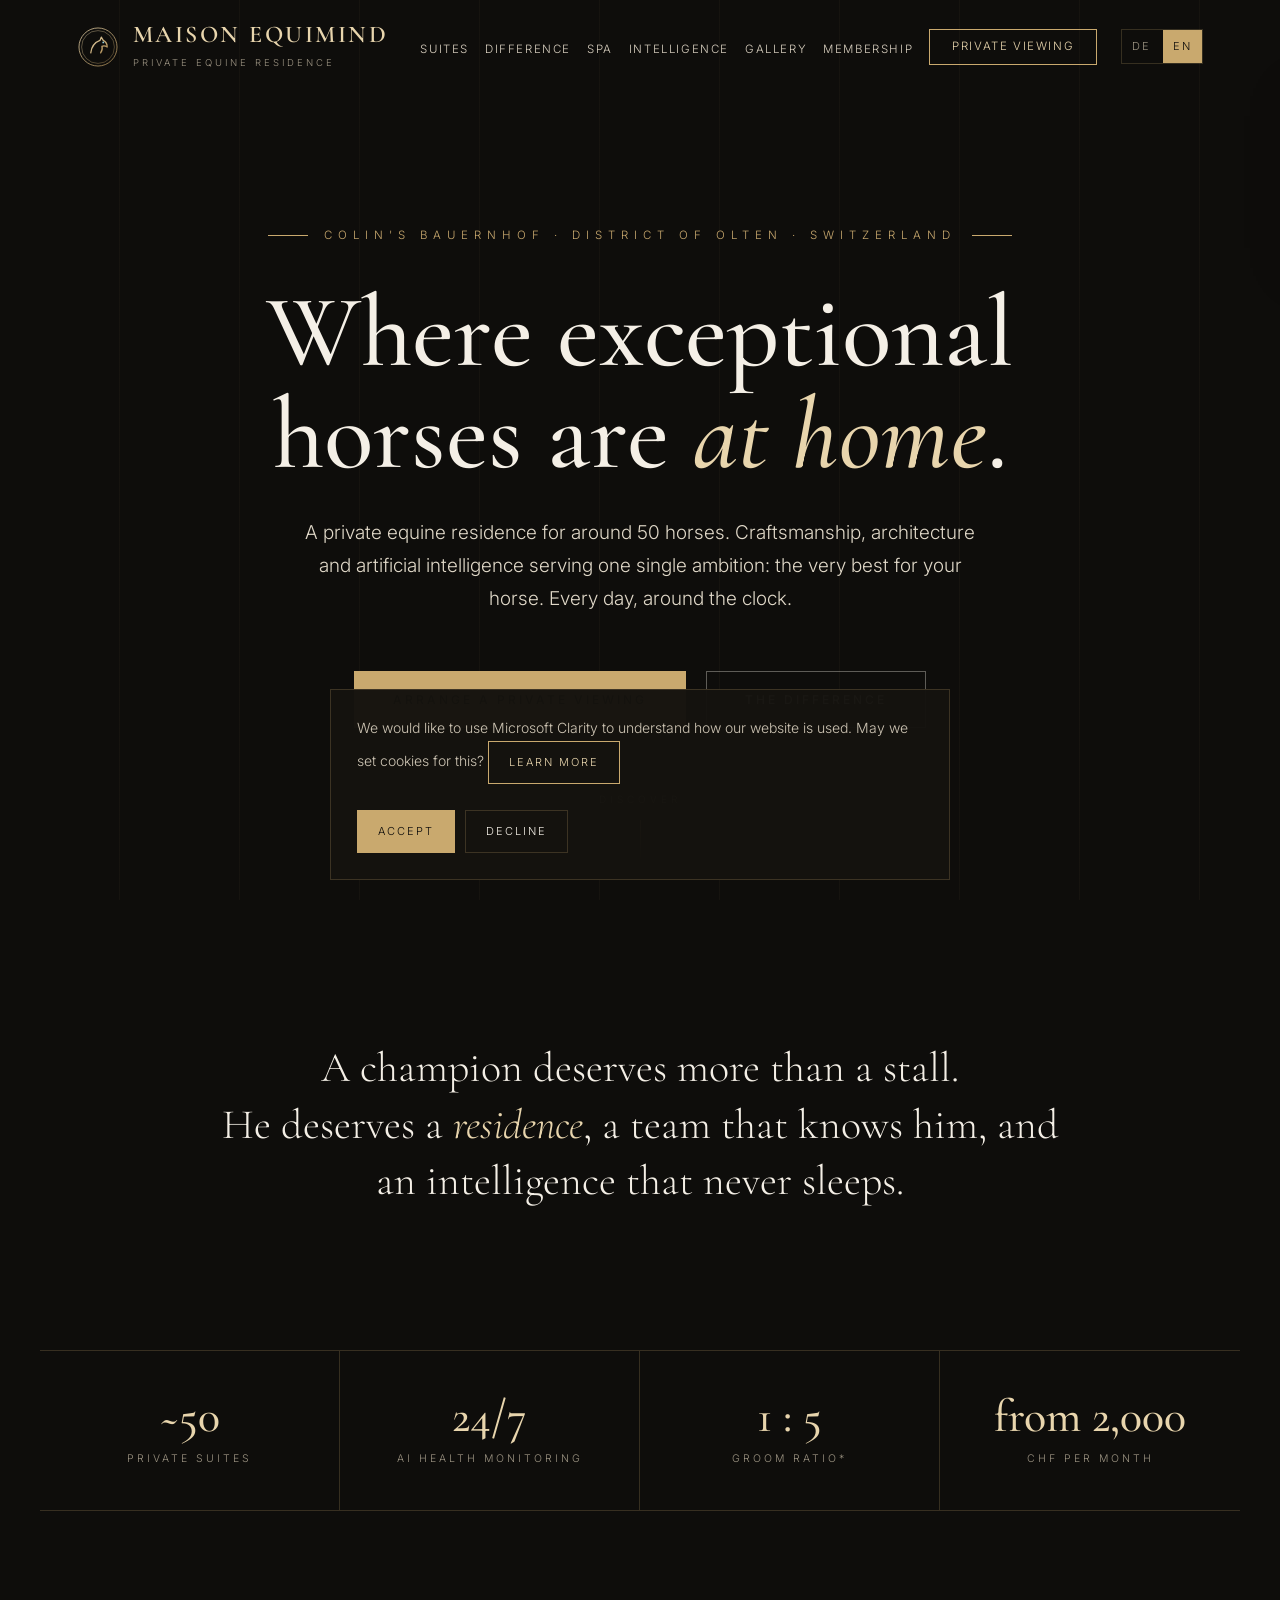
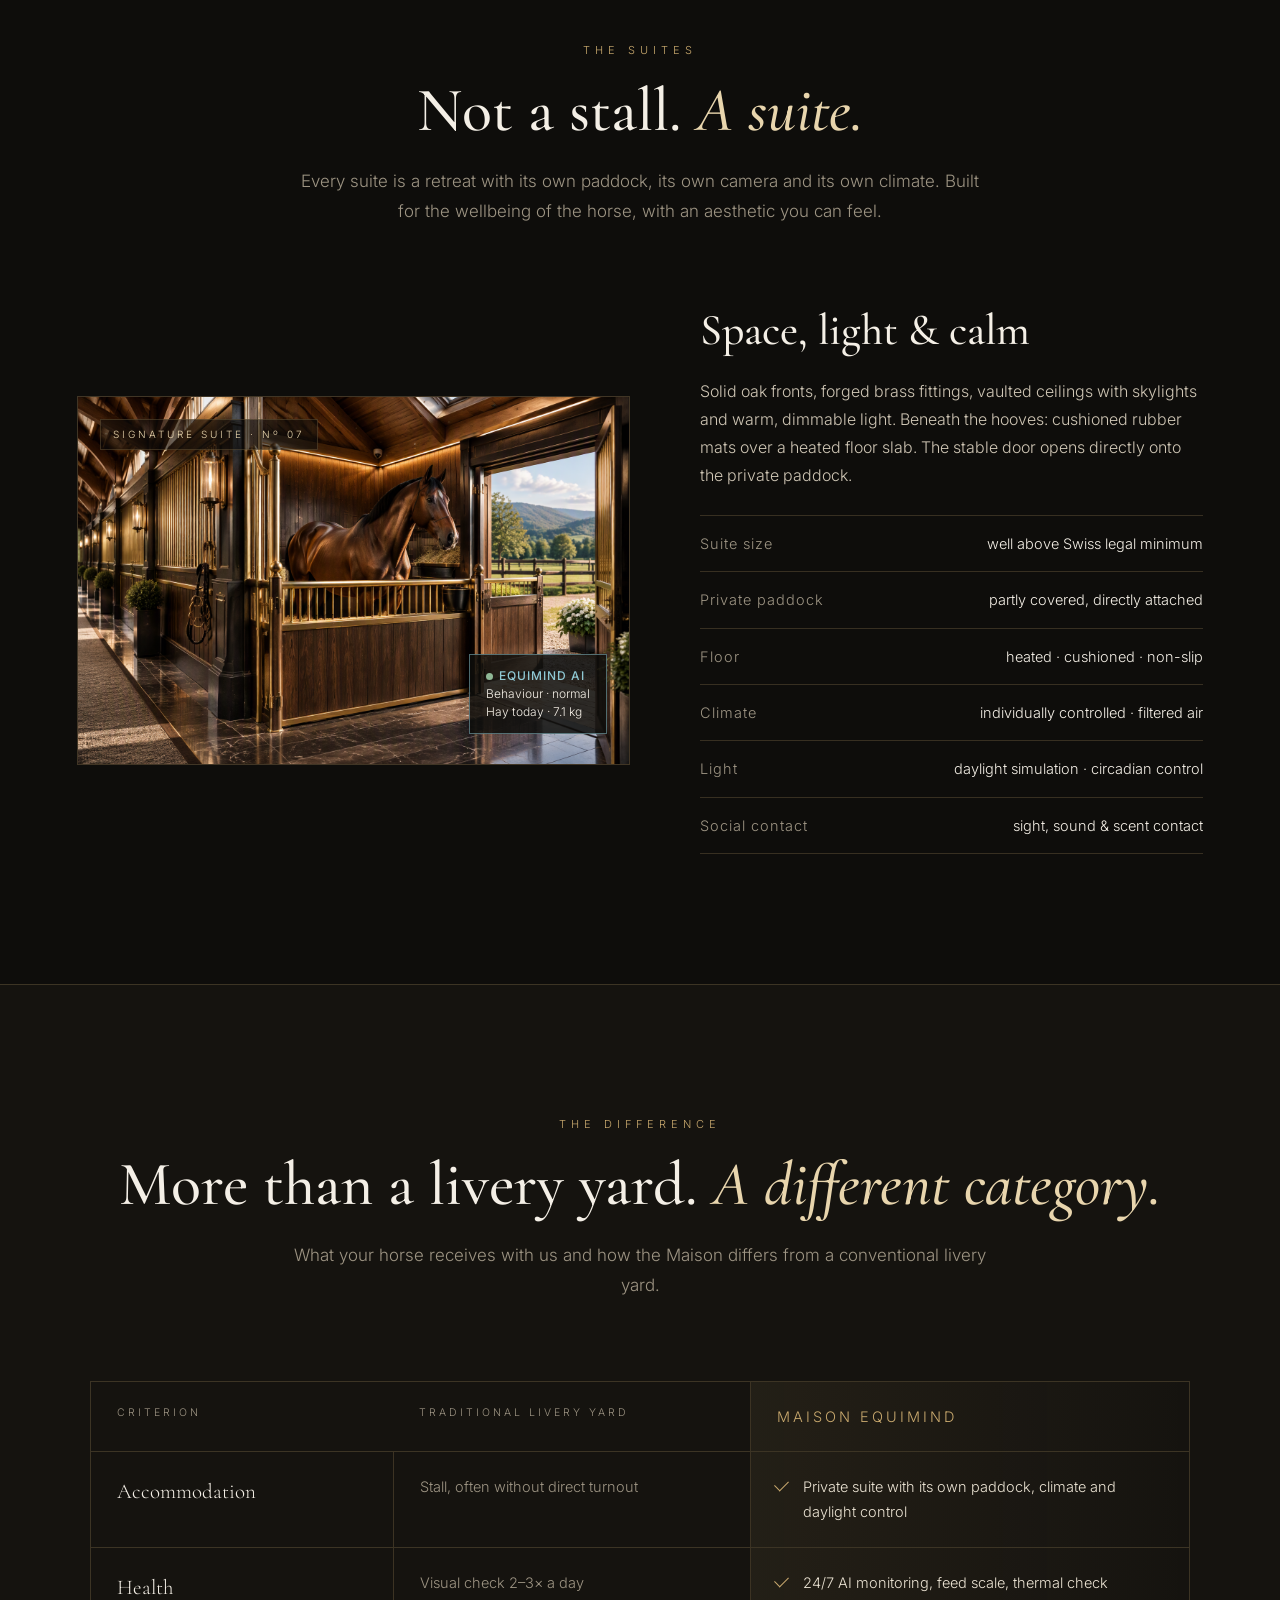
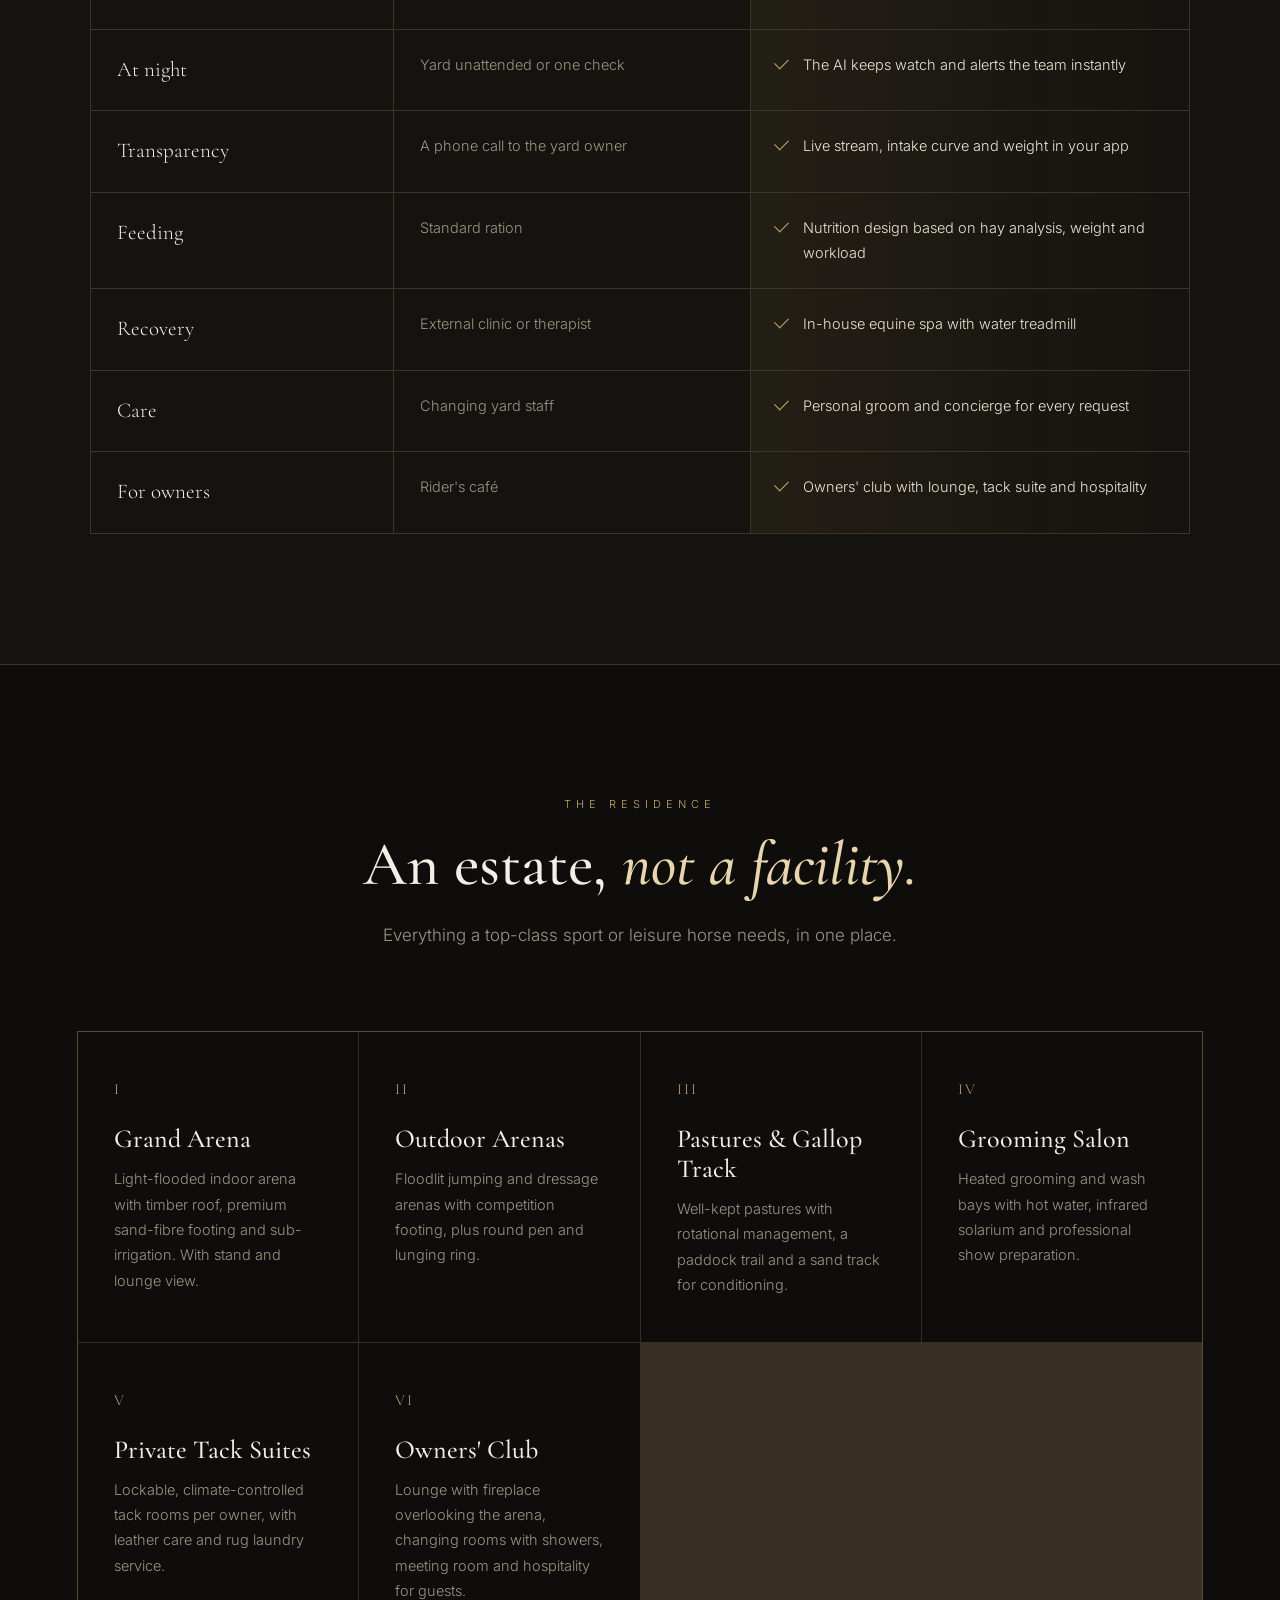
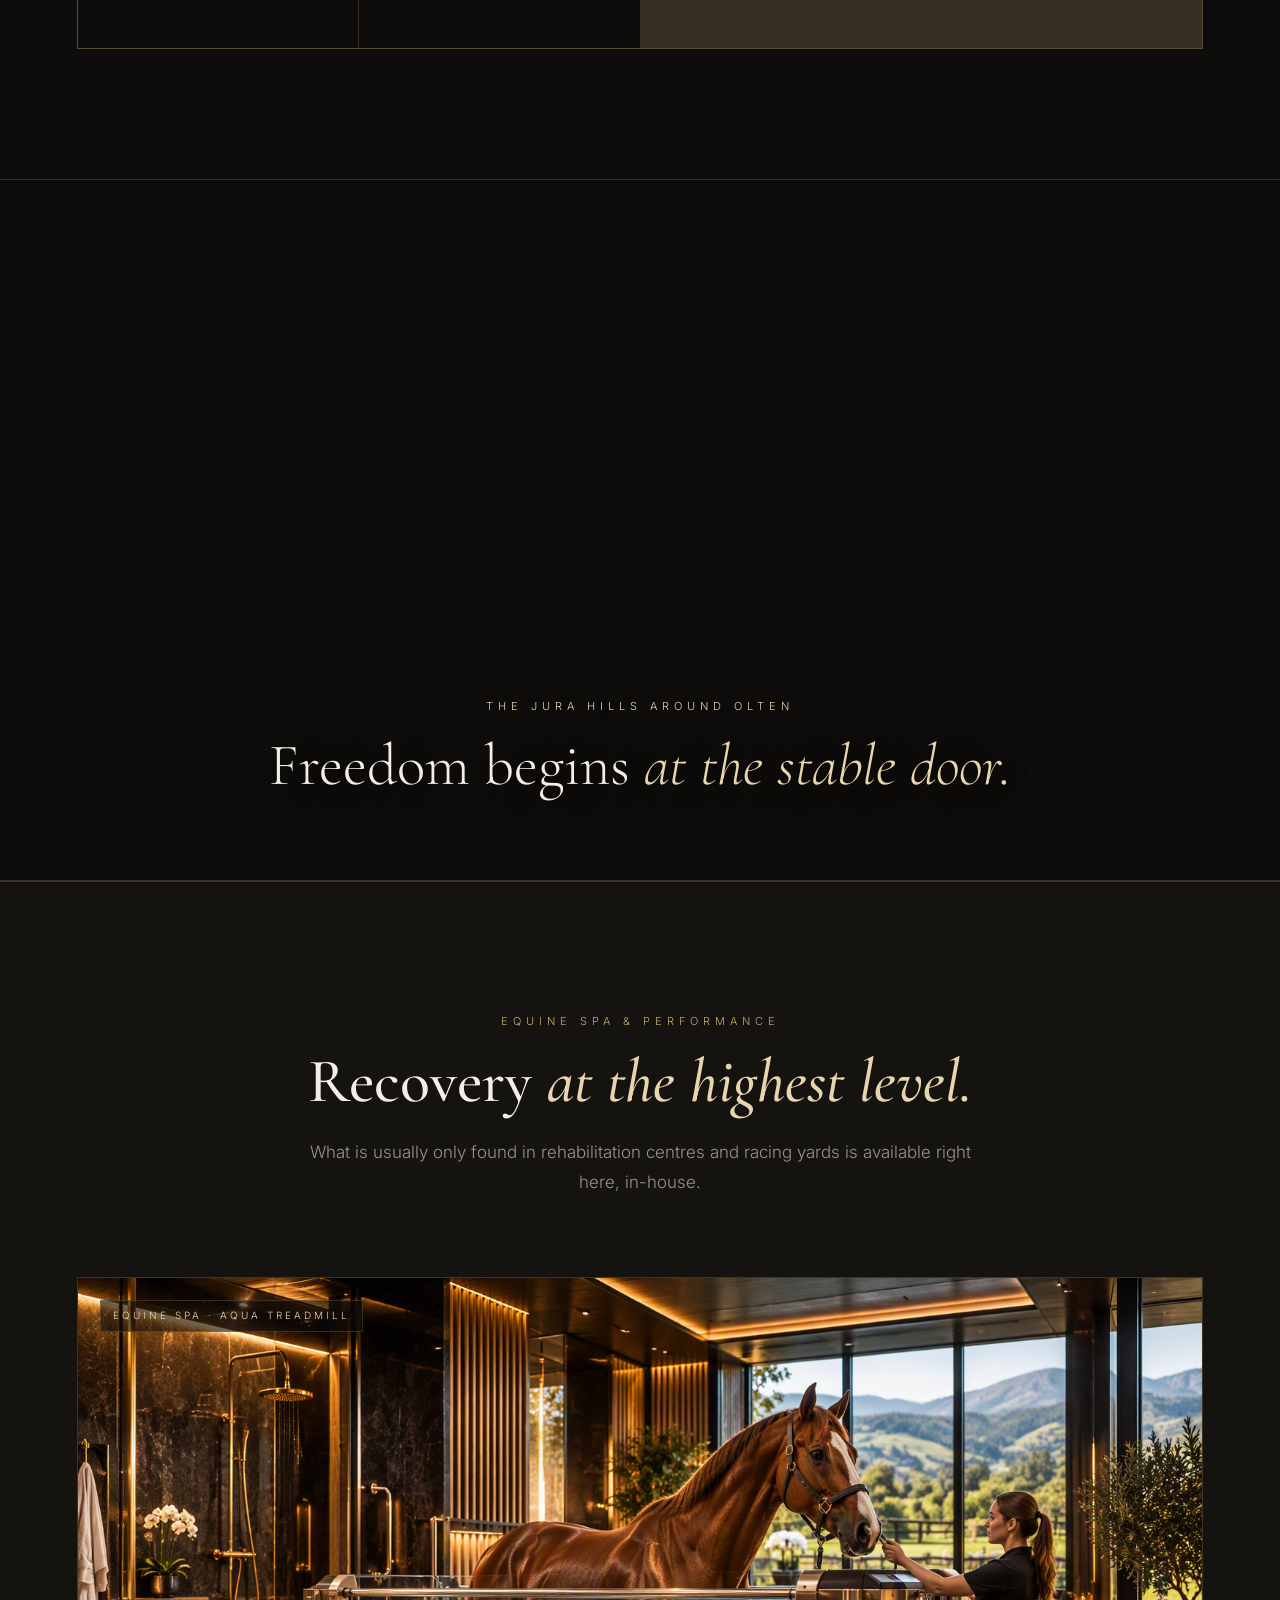
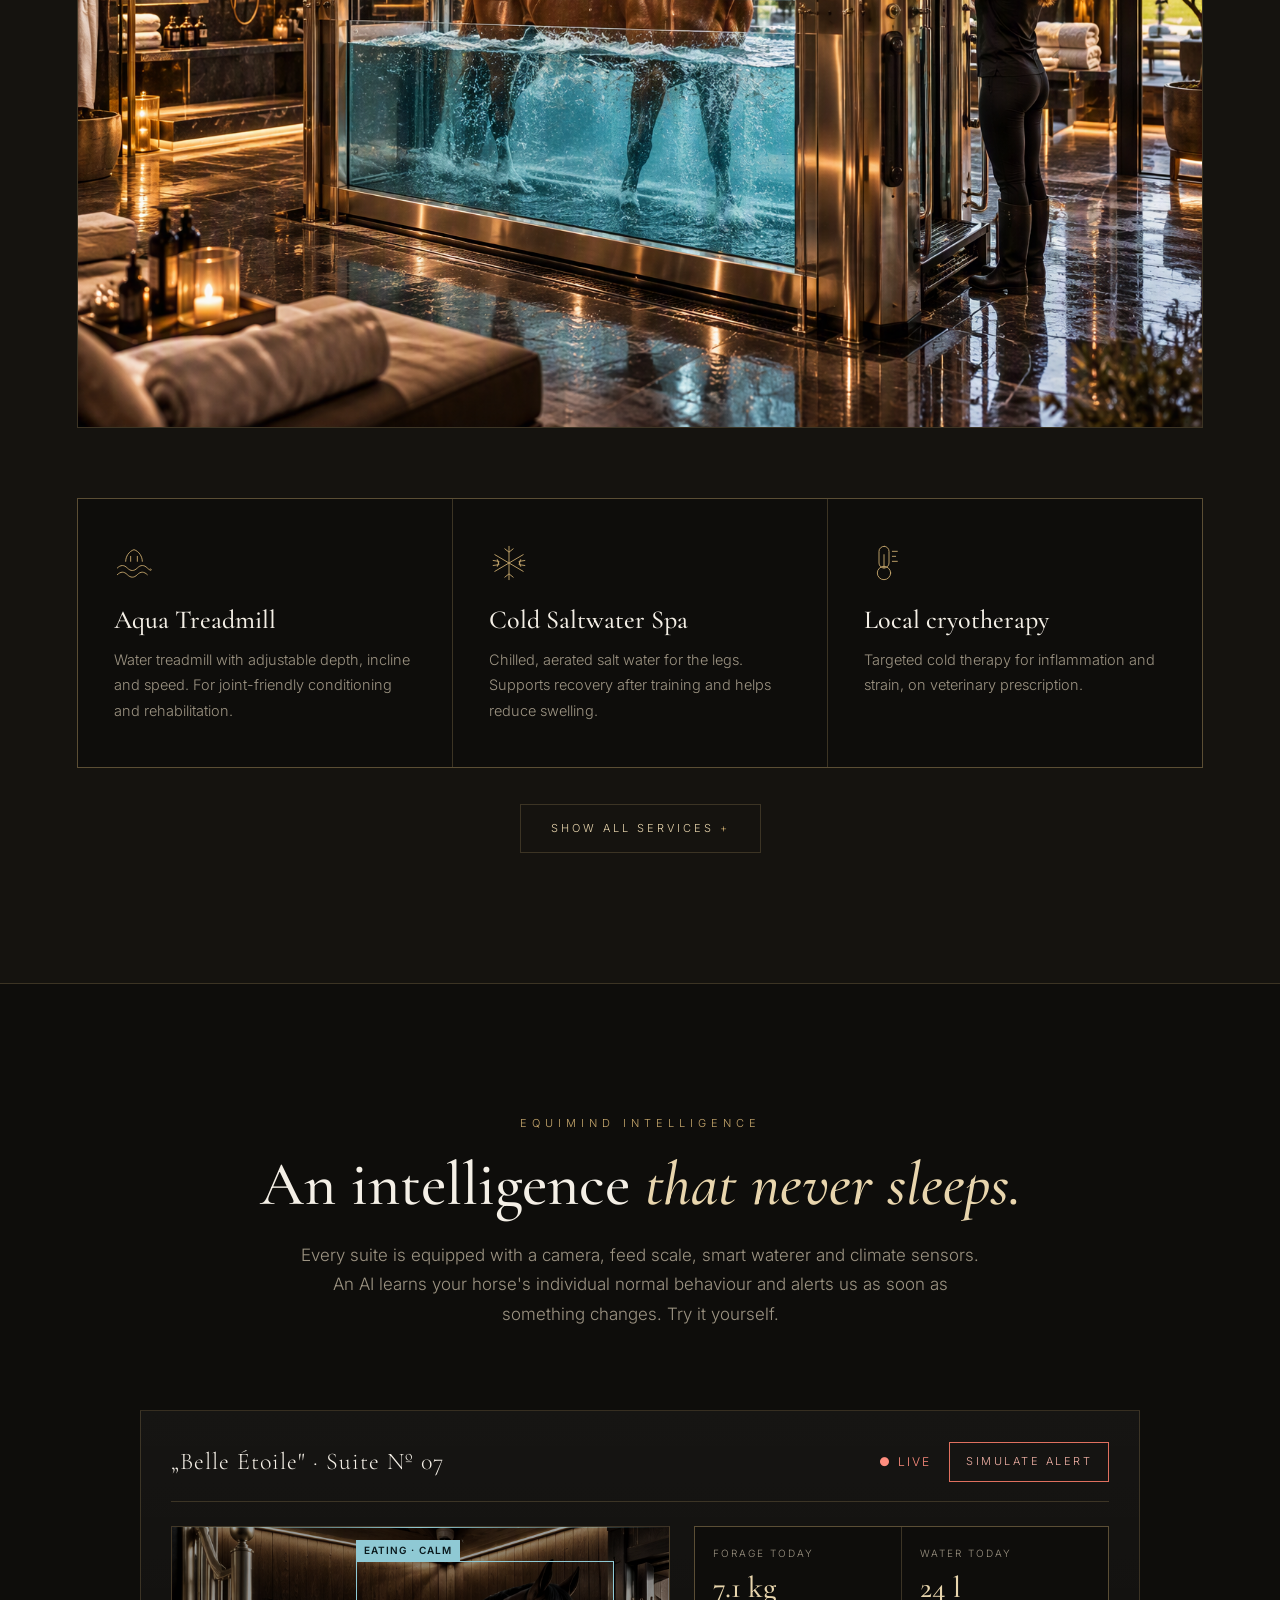
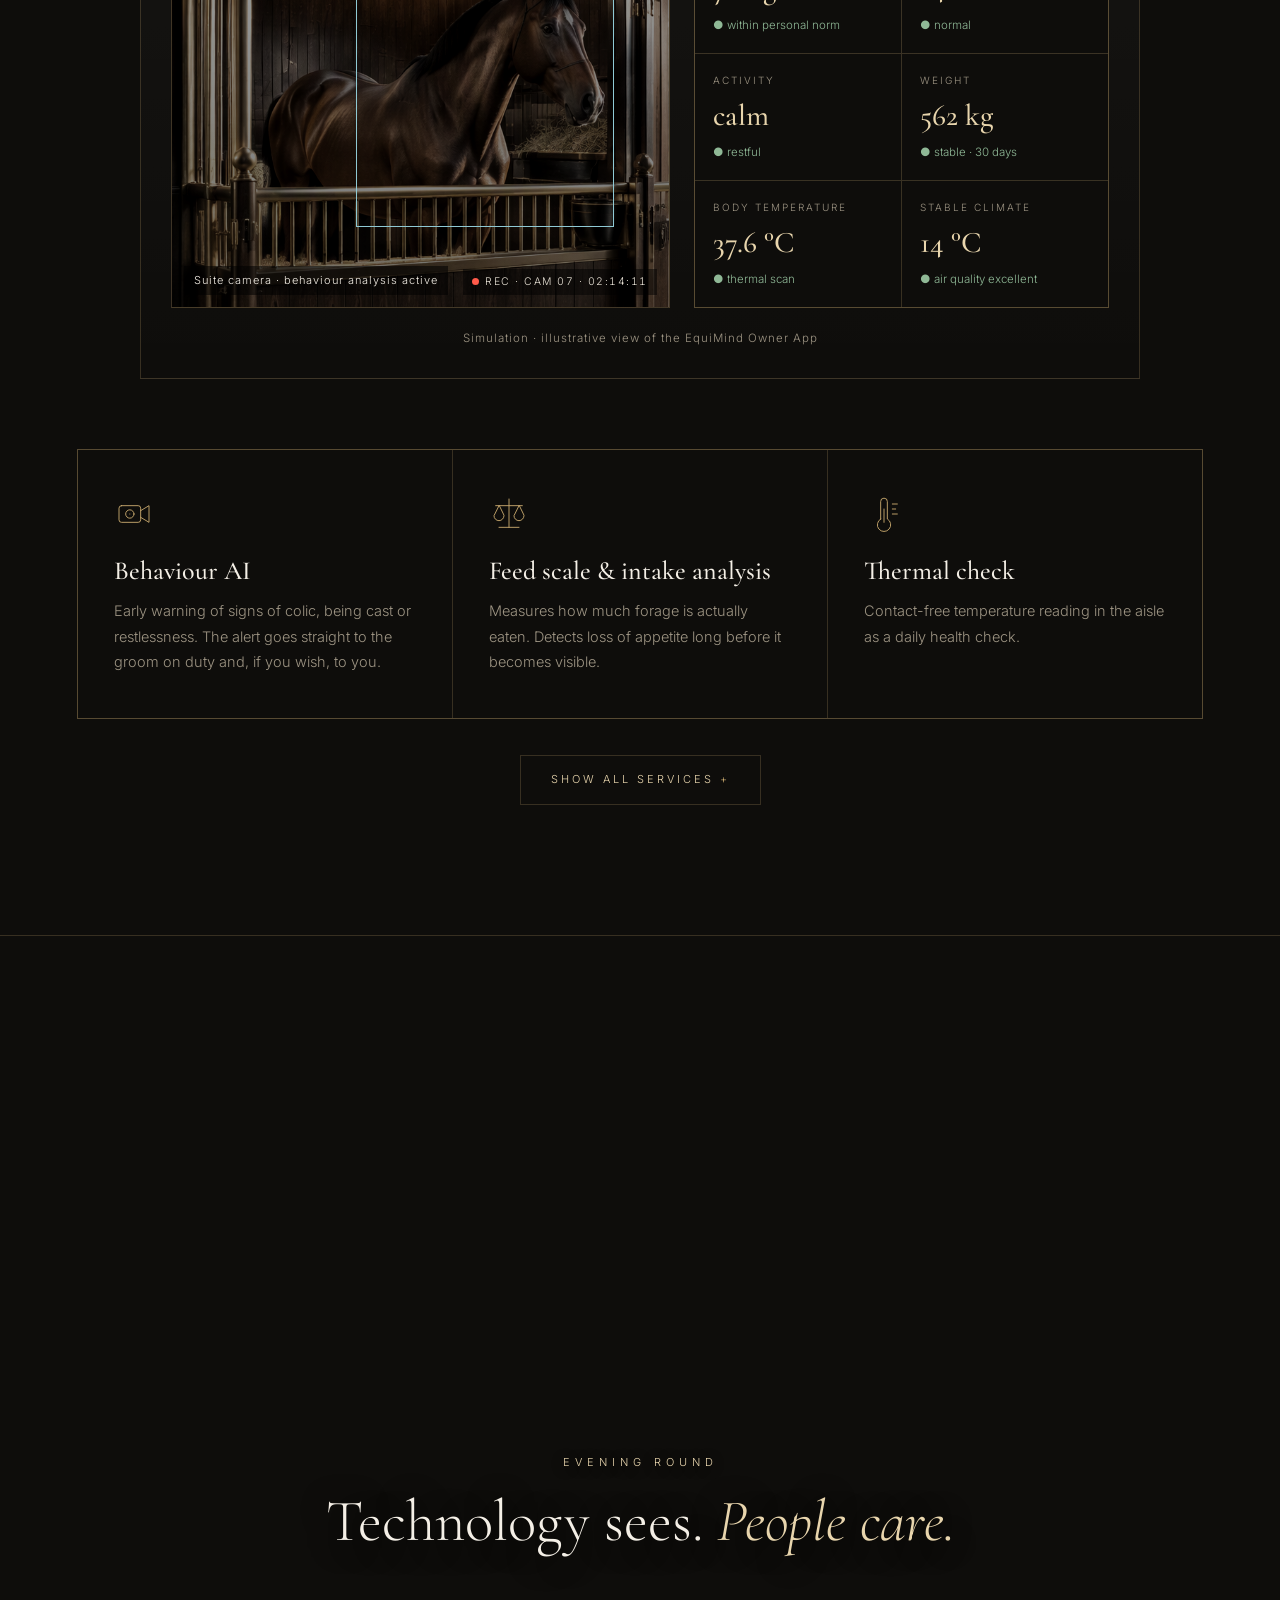
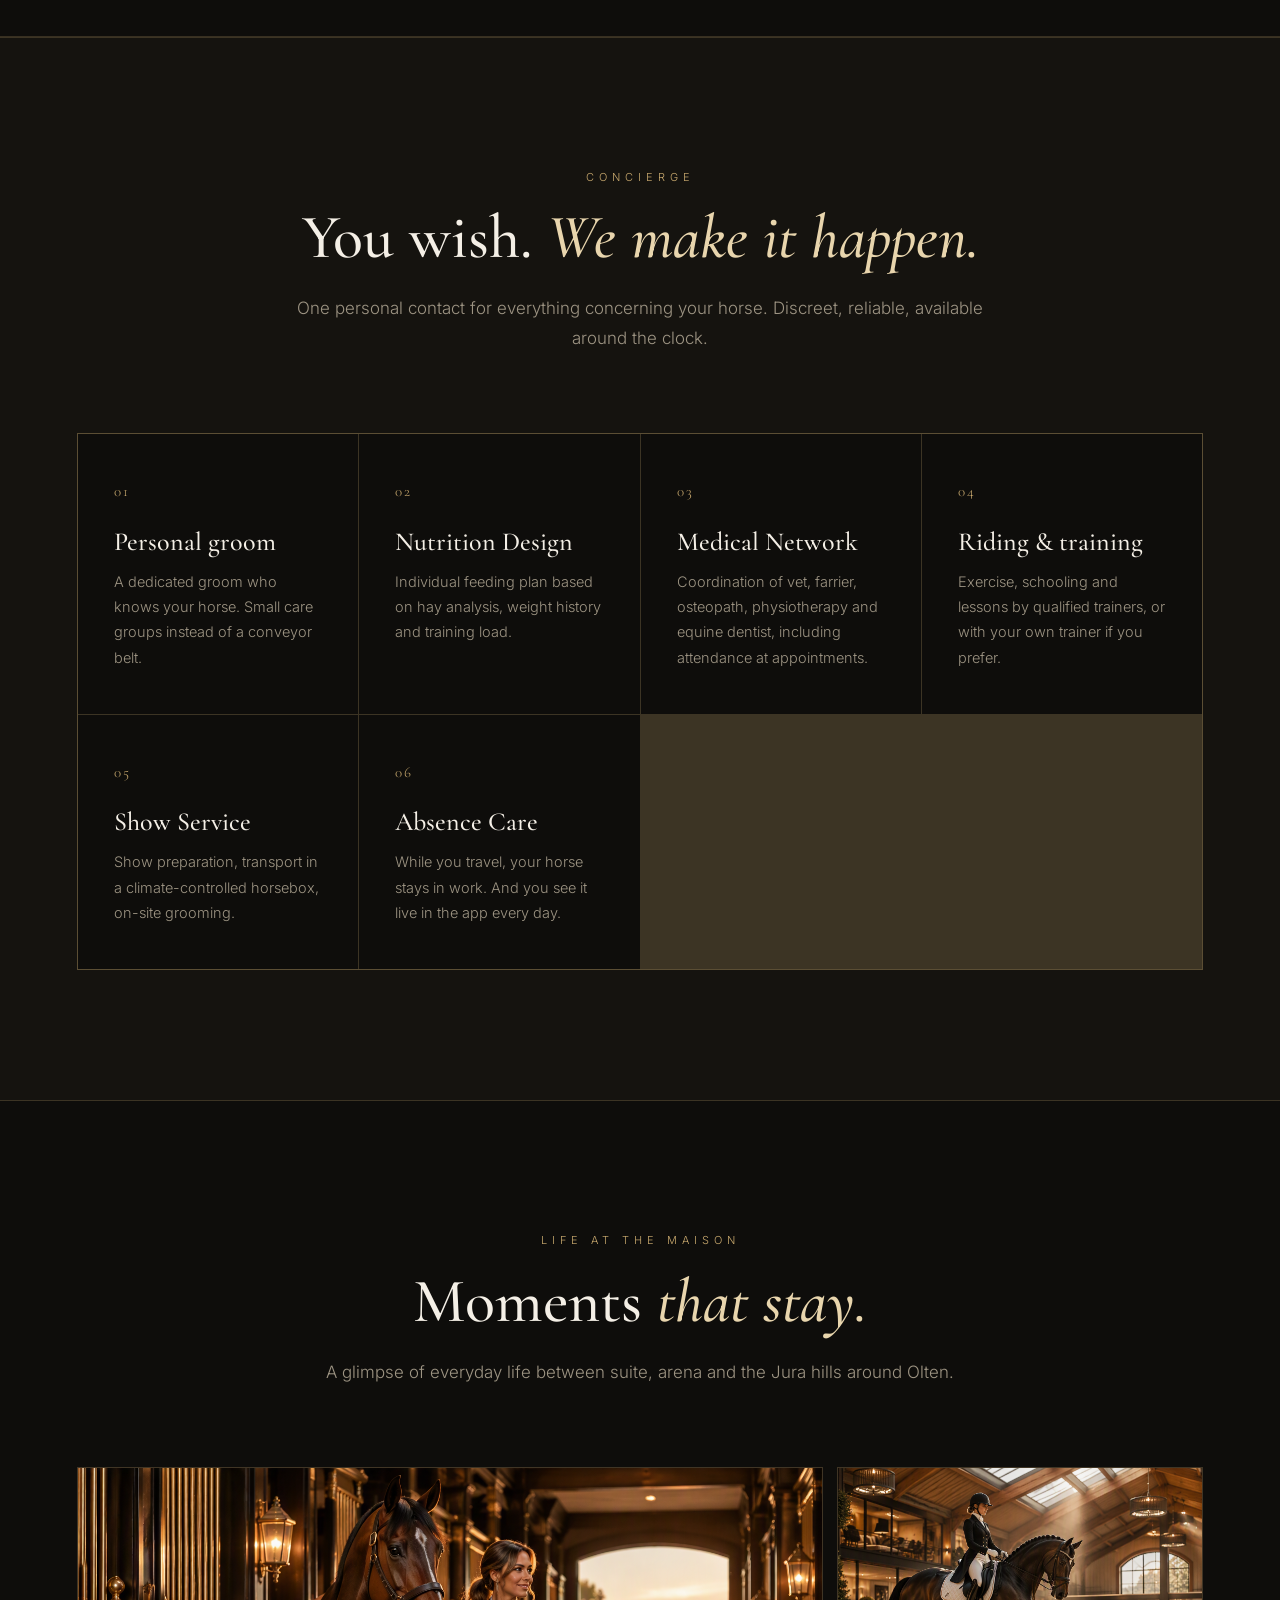
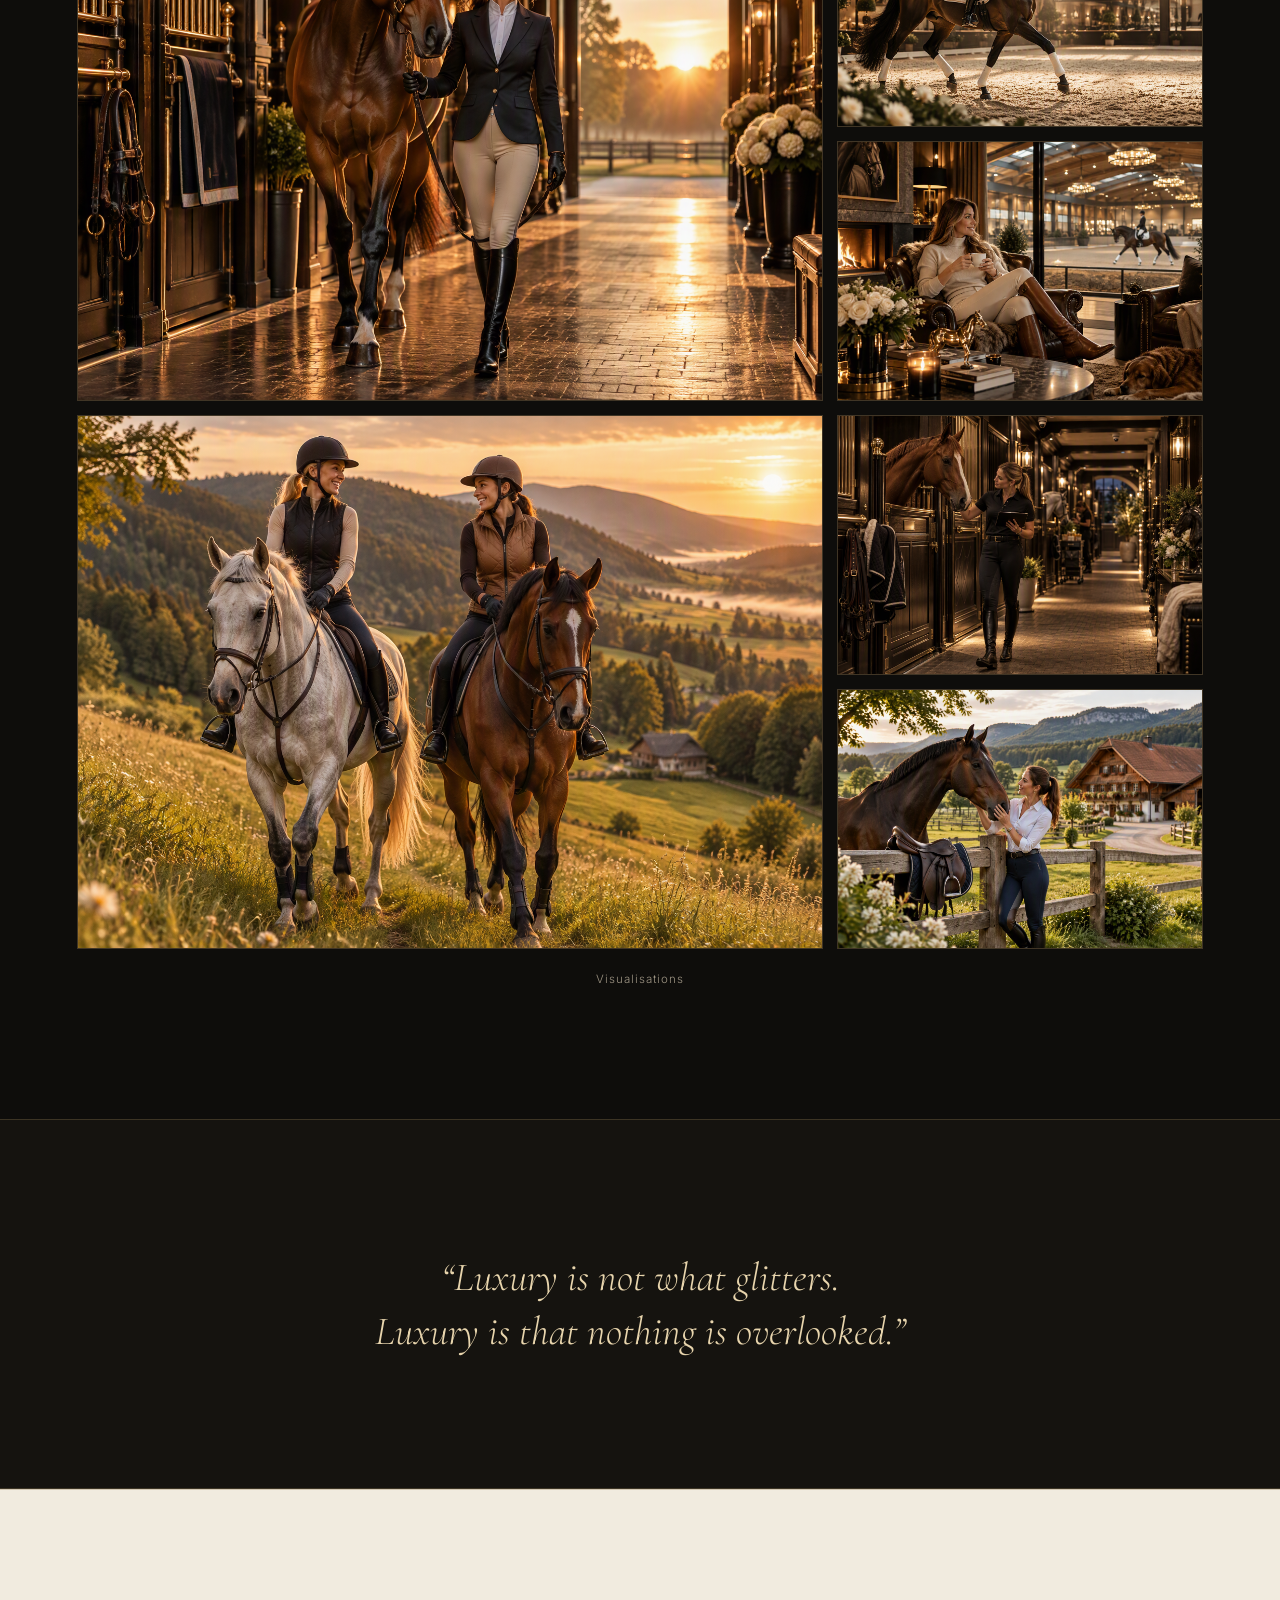
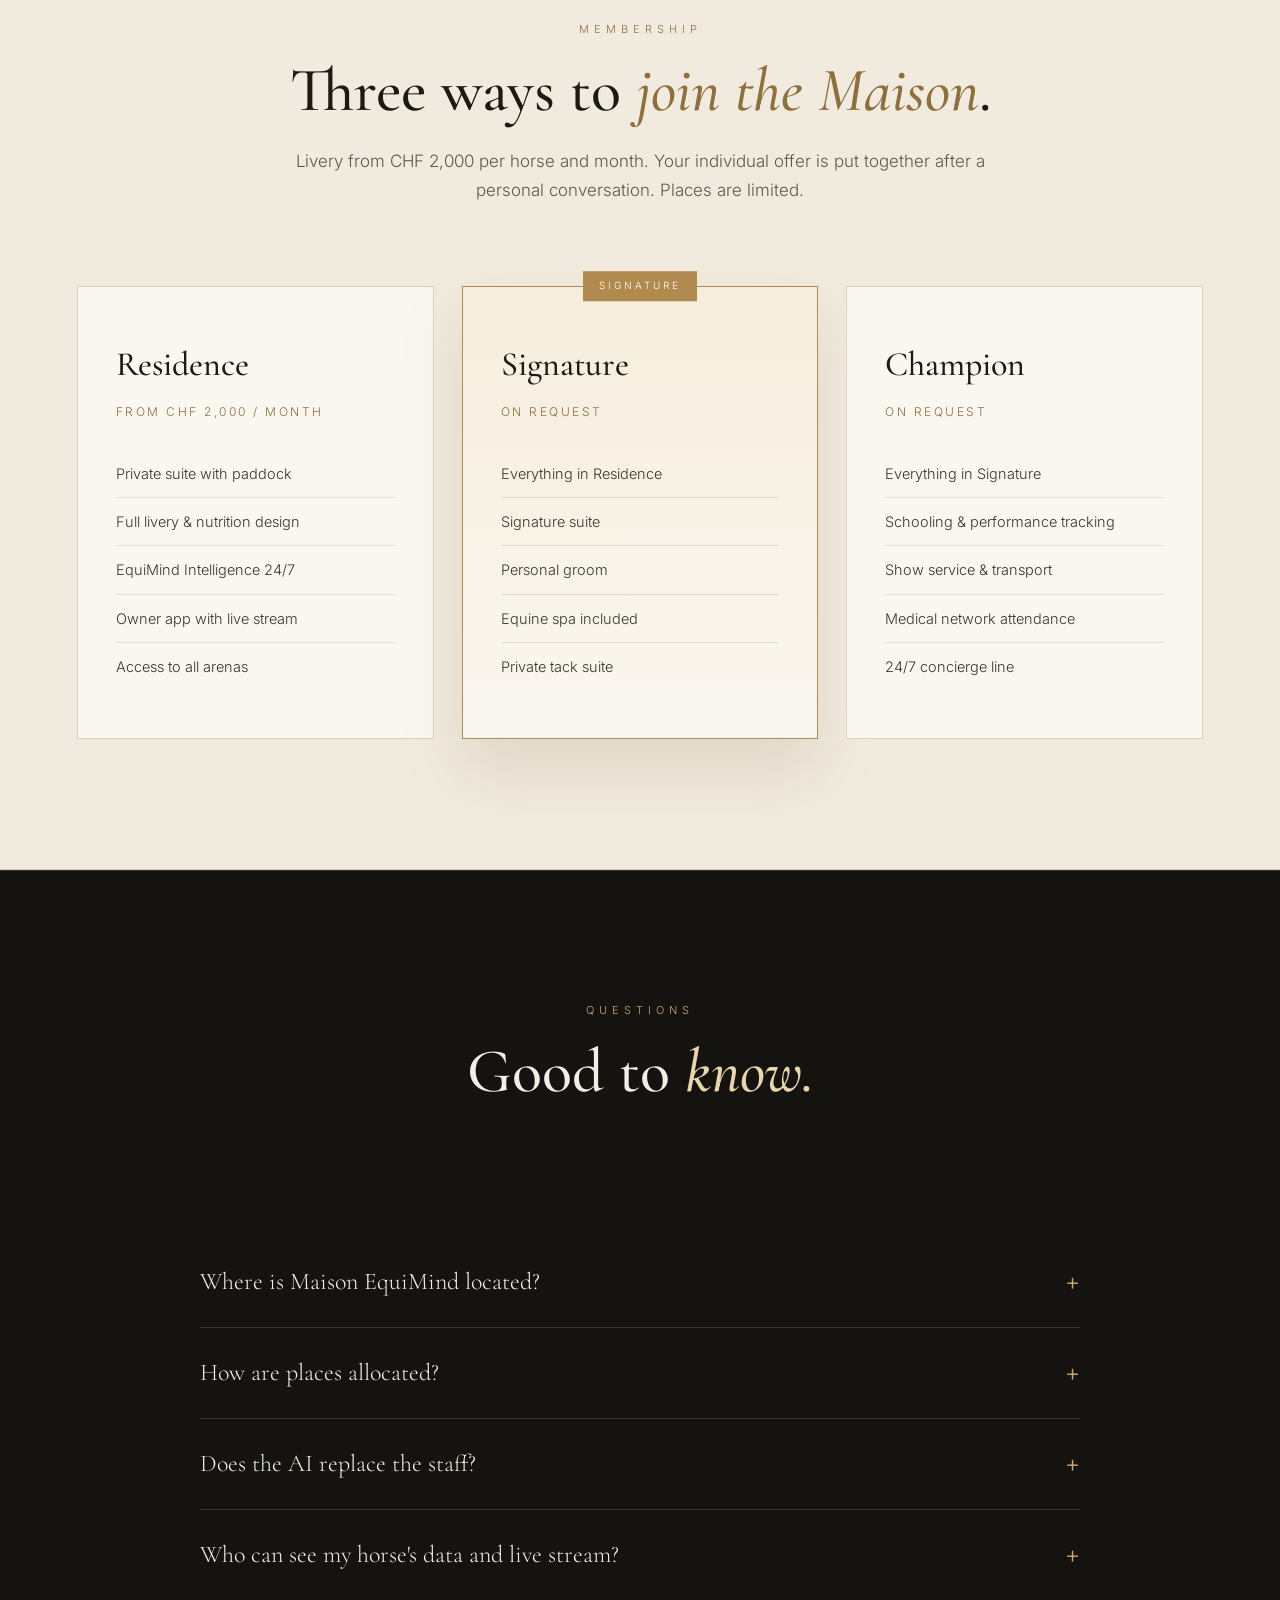
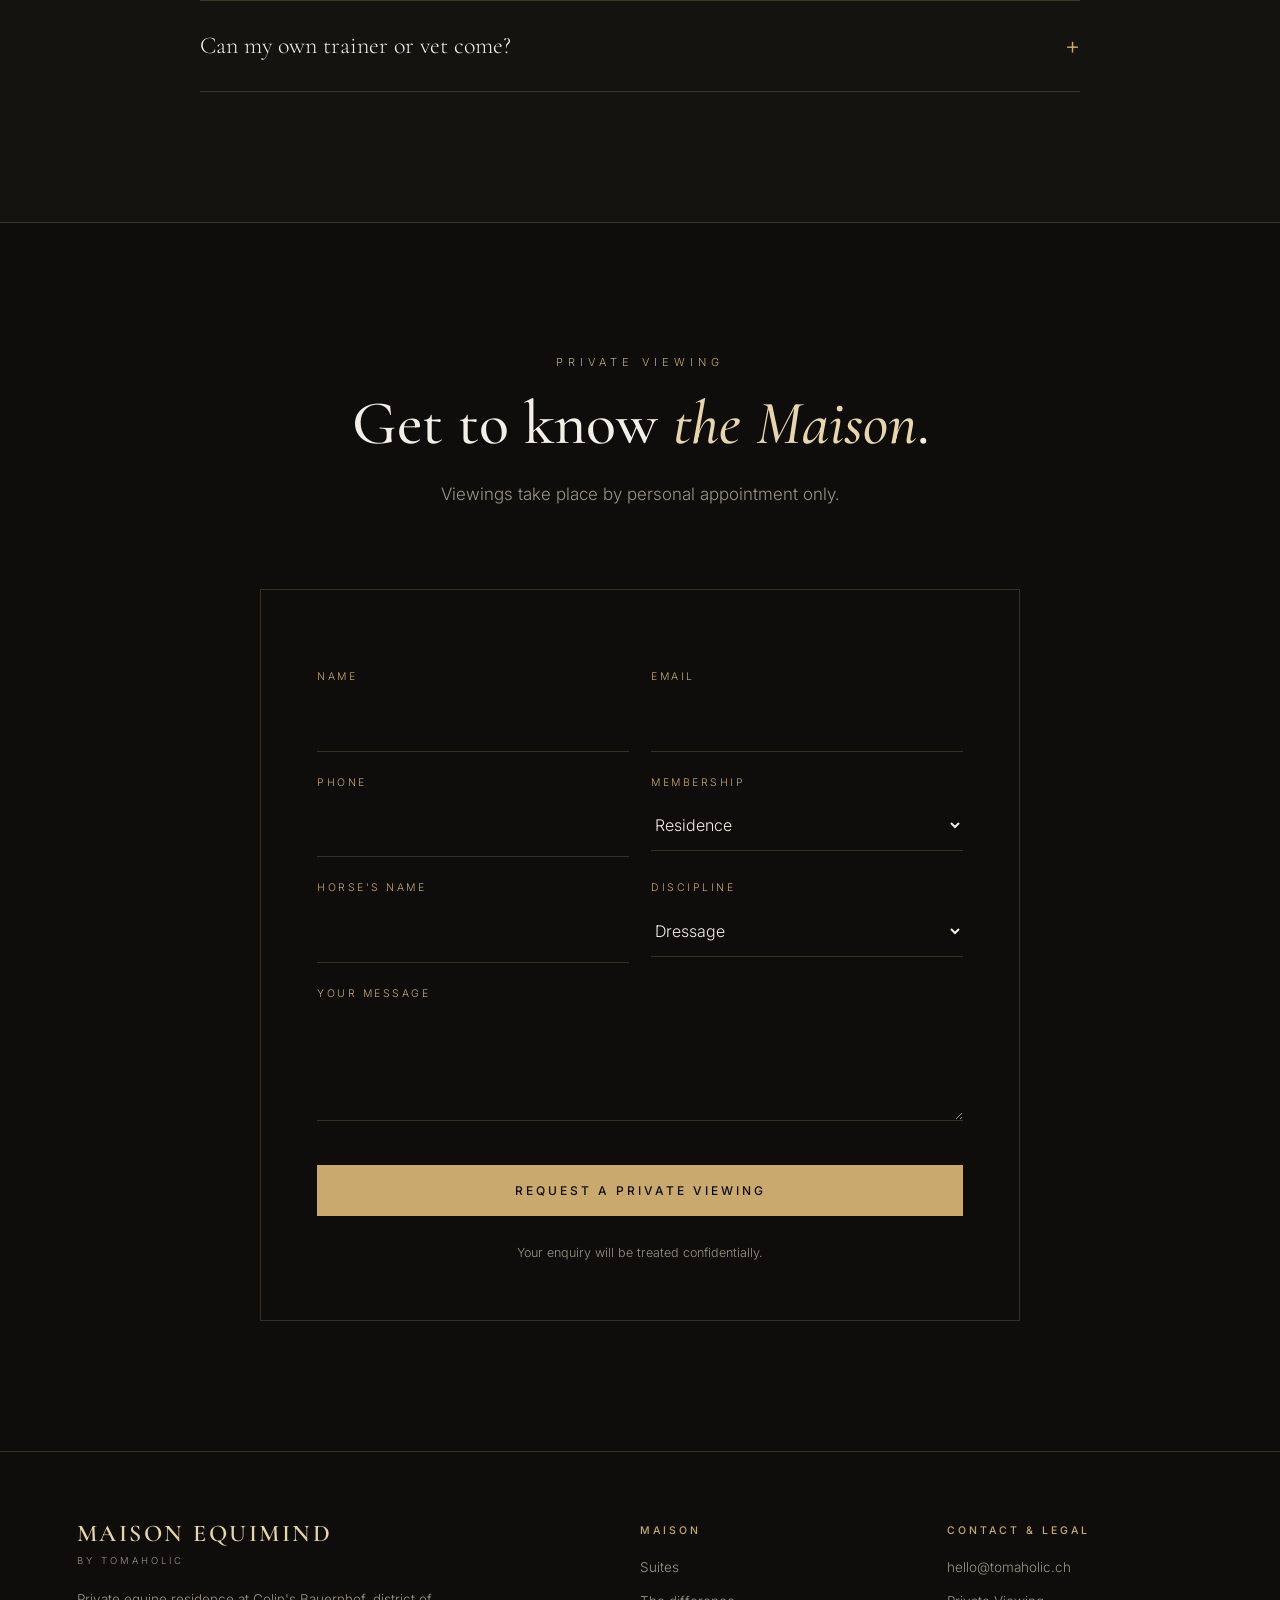
==== commit 142b9923: "Add files via upload" ====
--- a/index.html
+++ b/index.html
@@ -249,6 +249,72 @@
  .toast{left:16px;right:16px;max-width:none}
 }
 @media(max-width:560px){.gallery{grid-template-columns:1fr}.gallery figure.wide{grid-column:span 1}}
+/* === optical fixes v2 === */
+.logo-name{white-space:nowrap;letter-spacing:2.5px;font-size:24px}
+.menu a,.menu .cta{white-space:nowrap}
+.menu .cta{display:inline-block;line-height:1}
+.toast{top:96px}
+.cam .h{font-size:0;width:150px;height:150px;color:var(--gold2)}
+.cam .h svg{width:100%;height:100%;fill:none;stroke:currentColor;stroke-width:1.3;stroke-linecap:round;stroke-linejoin:round;opacity:.85}
+.dash.alarm .cam .h{color:#f3b2a6}
+.alarm-log li{display:none}
+.alarm-log li.on{display:flex}
+@media(max-width:1020px){
+ .overline{letter-spacing:3.5px;font-size:10.5px}
+ .overline::before,.overline::after{display:none}
+ .logo-name{font-size:20px}
+}
+nav{gap:28px}
+.logo{flex-shrink:0}
+.menu{gap:22px}
+.toast{transform:translateX(calc(100% + 60px))}
+@media(max-width:1300px){.menu{gap:16px}.menu a{letter-spacing:1.6px;font-size:11.5px}.logo-sub{letter-spacing:3px}}
+/* === v3: camera image === */
+.cam .camimg{position:absolute;inset:0;width:100%;height:100%;object-fit:cover;object-position:54% 30%;transform:scale(1.9);transform-origin:54% 30%;filter:saturate(.55) contrast(1.05) brightness(.8);animation:camdrift 14s ease-in-out infinite}
+@keyframes camdrift{50%{transform:scale(1.94) translate(-.4%,.3%)}}
+.cam .camtint{position:absolute;inset:0;background:linear-gradient(180deg,rgba(10,20,22,.25),rgba(10,10,8,.45));mix-blend-mode:multiply;pointer-events:none;transition:.5s}
+.cam .scan,.cam .bbox,.cam .lbl,.cam .rec{z-index:2}
+.cam .bbox{left:28%;top:8%;width:46%;height:74%}
+.rec{position:absolute;top:12px;right:12px;font-size:10.5px;letter-spacing:1.5px;color:#e8e2d6;background:rgba(0,0,0,.5);padding:4px 9px;font-variant-numeric:tabular-nums}
+.rec i{display:inline-block;width:7px;height:7px;border-radius:50%;background:#ff5a4a;margin-right:6px;animation:pulse 1.2s infinite}
+.dash.alarm .cam .camtint{background:rgba(224,112,95,.32)}
+.dash.alarm .cam .camimg{animation:camshake .35s linear infinite;filter:saturate(.4) brightness(.75)}
+@keyframes camshake{0%,100%{transform:scale(1.9) translate(0,0)}25%{transform:scale(1.9) translate(-.6%,.3%)}75%{transform:scale(1.9) translate(.6%,-.3%)}}
+/* === collapsible grids === */
+.grid.collapse>.card:nth-child(n+4){display:none}
+.grid.collapse.open>.card{display:block}
+.grid.collapse.open>.card:nth-child(n+4){animation:cardin .6s ease both}
+@keyframes cardin{from{opacity:0;transform:translateY(16px)}to{opacity:1;transform:none}}
+.more-wrap{text-align:center;margin-top:36px}
+.more-btn{background:none;border:1px solid var(--line);color:var(--gold2);font:inherit;font-size:11px;letter-spacing:3px;text-transform:uppercase;padding:14px 30px;cursor:pointer;transition:.3s}
+.more-btn::after{content:' +';color:var(--gold)}
+.more-btn.open::after{content:' –'}
+.more-btn:hover{border-color:var(--gold);background:rgba(201,169,110,.08)}
+/* === photo breaks === */
+.photo-break{position:relative;height:78vh;min-height:460px;background-size:cover;background-position:center;background-attachment:fixed;display:flex;align-items:flex-end;justify-content:center;border-top:1px solid var(--line);border-bottom:1px solid var(--line)}
+.photo-break::before{content:'';position:absolute;inset:0;background:linear-gradient(180deg,rgba(14,13,11,.15) 0%,rgba(14,13,11,.1) 45%,rgba(14,13,11,.85) 100%)}
+.pb-inner{position:relative;text-align:center;padding:0 6vw 9vh;max-width:1000px}
+.pb-text{font-family:'Cormorant Garamond',serif;font-size:clamp(32px,4.6vw,60px);line-height:1.1;color:var(--ivory);text-shadow:0 4px 30px rgba(0,0,0,.6)}
+.pb-text em{font-style:italic;color:var(--gold2)}
+@media(max-width:1020px),(hover:none){.photo-break{background-attachment:scroll;height:60vh}}
+/* === light section === */
+.light{background:#f1ebdf;color:#1d1913;border-top:1px solid rgba(120,95,55,.25);border-bottom:1px solid rgba(120,95,55,.25)}
+.light .kicker{color:#8f6f3c}
+.light .title{color:#1d1913}
+.light .title em{color:#8f6f3c}
+.light .sub{color:#5f574b}
+.light .tier{background:#faf7f1;border-color:rgba(120,95,55,.25)}
+.light .tier.signature{border-color:#b08a4e;background:linear-gradient(180deg,#f6eddc,#faf7f1);box-shadow:0 30px 60px rgba(120,95,55,.15)}
+.light .tier h4{color:#1d1913}
+.light .tier .price{color:#8f6f3c}
+.light .tier li{color:#3b342b;border-color:rgba(120,95,55,.18)}
+.light .tier .ribbon{background:#b08a4e;color:#fff}
+.cam .bbox{left:37%;top:9%;width:52%;height:70%}
+.rec{top:auto;bottom:12px;right:12px}
+.photo-break::before{background:linear-gradient(180deg,rgba(14,13,11,.1) 0%,rgba(14,13,11,.15) 40%,rgba(14,13,11,.9) 100%)}
+.pb-inner .kicker{color:var(--gold2);text-shadow:0 2px 12px rgba(0,0,0,.8)}
+@media(max-width:1020px){.rec{font-size:9px;letter-spacing:1px}.cam{min-height:220px}}
+@media(max-width:1020px){.cam .lbl{display:none}.rec{left:12px;right:auto}.dash{padding:20px 16px}.dash-head .who{font-size:21px}}
 </style>
 </head>
 <body>
@@ -362,13 +428,21 @@
  </div>
 </section>
 
+
+<div class="photo-break" style="background-image:url('gallery4.png')">
+ <div class="pb-inner reveal">
+  <div class="kicker" data-i18n="pb1k">Jurahöhen rund um Olten</div>
+  <p class="pb-text" data-i18n="pb1t">Freiheit beginnt <em>vor der Stalltür.</em></p>
+ </div>
+</div>
+
 <div class="band">
 <section id="spa" class="reveal">
  <div class="kicker">Equine Spa &amp; Performance</div>
  <h2 class="title" data-i18n="spa_t">Regeneration <em>auf Spitzenniveau.</em></h2>
  <p class="sub" data-i18n="spa_s">Was sonst nur Rehabilitationszentren und Rennställe bieten, gibt es hier im eigenen Haus.</p>
  <div class="spa-photo"><img src="spa.png" alt="Equine Spa – Maison EquiMind" loading="lazy"><div class="suite-tag">Equine Spa · Aqua Treadmill</div></div>
- <div class="grid">
+ <div class="grid collapse" id="spaGrid">
   <div class="card"><span class="ic"><svg viewBox="0 0 48 48" aria-hidden="true"><path d="M4 30c4-4 8-4 12 0s8 4 12 0 8-4 12 0 6 3 4 1"/><path d="M4 38c4-4 8-4 12 0s8 4 12 0 8-4 12 0"/><path d="M14 22c0-6 4-12 10-14 6 2 10 8 10 14"/><path d="M20 22v-6M28 22v-6"/></svg></span><h4 data-i18n="spa1_h">Aqua Treadmill</h4><p data-i18n="spa1_p">Wasserlaufband mit einstellbarer Wassertiefe, Steigung und Geschwindigkeit. Für gelenkschonendes Konditionstraining und Rehabilitation.</p></div>
   <div class="card"><span class="ic"><svg viewBox="0 0 48 48" aria-hidden="true"><path d="M24 4v40M7 14l34 20M41 14L7 34"/><path d="M19 7l5 4 5-4M19 41l5-4 5 4M5 21l7 1-2 6M43 27l-7-1 2-6M5 27l7-1-2-6M43 21l-7 1 2 6"/></svg></span><h4 data-i18n="spa2_h">Cold Saltwater Spa</h4><p data-i18n="spa2_p">Gekühltes, belüftetes Salzwasser für die Beine. Unterstützt die Regeneration nach dem Training und hilft bei Schwellungen.</p></div>
   <div class="card"><span class="ic"><svg viewBox="0 0 48 48" aria-hidden="true"><rect x="18" y="4" width="12" height="26" rx="6"/><circle cx="24" cy="36" r="8"/><path d="M24 30V14"/><path d="M34 10h6M34 16h4M34 22h6"/></svg></span><h4 data-i18n="spa3_h">Lokale Kryotherapie</h4><p data-i18n="spa3_p">Gezielte Kälteanwendung bei Entzündungen und Überlastung, auf tierärztliche Verordnung.</p></div>
@@ -376,6 +450,7 @@
   <div class="card"><span class="ic"><svg viewBox="0 0 48 48" aria-hidden="true"><path d="M16 16h16l4 26H12z"/><path d="M18 16V9a6 6 0 0 1 12 0v7"/><circle cx="21" cy="26" r="1"/><circle cx="27" cy="30" r="1"/><circle cx="22" cy="35" r="1"/><circle cx="28" cy="23" r="1"/></svg></span><h4 data-i18n="spa5_h">Salz-Inhalationsraum</h4><p data-i18n="spa5_p">Für Pferde mit empfindlichen Atemwegen, in Absprache mit dem Tierarzt.</p></div>
   <div class="card"><span class="ic"><svg viewBox="0 0 48 48" aria-hidden="true"><path d="M4 34h40"/><rect x="6" y="28" width="36" height="12" rx="6"/><path d="M14 28l6-14h10l4 6M30 14l6 4"/><circle cx="12" cy="34" r="2"/><circle cx="36" cy="34" r="2"/></svg></span><h4 data-i18n="spa6_h">Laufband &amp; Führanlage</h4><p data-i18n="spa6_p">Kontrolliertes Training bei jedem Wetter, mit Herzfrequenz- und Gangbildanalyse.</p></div>
  </div>
+ <div class="more-wrap"><button class="more-btn" data-target="spaGrid" onclick="toggleMore(this)"></button></div>
 </section>
 </div>
 
@@ -386,7 +461,7 @@
  <div class="dash" id="dash">
   <div class="dash-head"><span class="who">„Belle Étoile" · Suite Nº 07</span><span style="display:flex;gap:18px;align-items:center"><span class="live">Live</span><button class="alarm-btn" id="alarmBtn" onclick="toggleAlarm()">Alarm simulieren</button></span></div>
   <div class="dash-body">
-   <div class="cam"><div class="scan"></div><div class="bbox"><span id="bboxTxt"><span data-i18n="bbox">frisst · ruhig</span></span></div><div class="h">🐴</div><div class="lbl" data-i18n="lbl">Suite-Kamera · Verhaltensanalyse aktiv</div></div>
+   <div class="cam"><div class="scan"></div><div class="bbox"><span id="bboxTxt"><span data-i18n="bbox">frisst · ruhig</span></span></div><img class="camimg" src="suite.png" alt="" aria-hidden="true"><div class="camtint"></div><div class="rec"><i></i>REC · CAM 07 · <span id="camClock">02:14:07</span></div><div class="lbl" data-i18n="lbl">Suite-Kamera · Verhaltensanalyse aktiv</div></div>
    <div class="kpis">
     <div class="kpi" id="kpiEat"><small data-i18n="k1s">Raufutter heute</small><b>7.1 kg</b><em data-i18n="k1e">● im persönlichen Normbereich</em></div>
     <div class="kpi" id=""><small data-i18n="k2s">Wasser heute</small><b>24 l</b><em data-i18n="k2e">● normal</em></div>
@@ -404,7 +479,7 @@
   </ul>
   <div class="dash-note" data-i18n="dnote">Simulation · beispielhafte Darstellung der EquiMind Owner App</div>
  </div>
- <div class="grid" style="margin-top:70px">
+ <div class="grid collapse" id="intGrid" style="margin-top:70px">
   <div class="card"><span class="ic"><svg viewBox="0 0 48 48" aria-hidden="true"><rect x="6" y="14" width="26" height="20" rx="3"/><path d="M32 20l10-6v20l-10-6"/><circle cx="19" cy="24" r="5"/><path d="M19 24h.01"/></svg></span><h4 data-i18n="i1_h">Verhaltens-KI</h4><p data-i18n="i1_p">Frühwarnung bei Anzeichen von Kolik, Festliegen oder Unruhe. Die Meldung geht sofort an den diensthabenden Groom und, wenn Sie es wünschen, auch an Sie.</p></div>
   <div class="card"><span class="ic"><svg viewBox="0 0 48 48" aria-hidden="true"><path d="M24 6v34M12 40h24"/><path d="M8 14h32"/><path d="M12 14l-6 12a6 6 0 0 0 12 0zM36 14l-6 12a6 6 0 0 0 12 0z"/></svg></span><h4 data-i18n="i2_h">Futterwaage &amp; Fressanalyse</h4><p data-i18n="i2_p">Misst, wie viel Raufutter tatsächlich gefressen wird. Erkennt Fressunlust lange bevor man sie sieht.</p></div>
   <div class="card"><span class="ic"><svg viewBox="0 0 48 48" aria-hidden="true"><path d="M20 30V9a4 4 0 0 1 8 0v21a8 8 0 1 1-8 0z"/><path d="M24 34V18"/><path d="M34 12h6M34 18h4M34 24h6"/></svg></span><h4 data-i18n="i3_h">Wärmebild-Check</h4><p data-i18n="i3_p">Kontaktlose Temperaturmessung im Stallgang als täglicher Gesundheitscheck.</p></div>
@@ -415,7 +490,16 @@
   <div class="card"><span class="ic"><svg viewBox="0 0 48 48" aria-hidden="true"><path d="M24 40s-16-9-16-21a8 8 0 0 1 16-3 8 8 0 0 1 16 3c0 12-16 21-16 21z"/><path d="M14 22h6l2-4 4 8 2-4h6"/></svg></span><h4 data-i18n="i8_h">Foaling Watch</h4><p data-i18n="i8_p">KI-gestützte Abfohlüberwachung mit automatischem Alarm an Team und Tierarzt.</p></div>
   <div class="card"><span class="ic"><svg viewBox="0 0 48 48" aria-hidden="true"><rect x="10" y="20" width="28" height="22" rx="3"/><path d="M16 20v-6a8 8 0 0 1 16 0v6"/><circle cx="24" cy="30" r="3"/><path d="M24 33v4"/></svg></span><h4 data-i18n="i9_h">Security by Design</h4><p data-i18n="i9_p">Biometrischer Zutritt, Brandfrüherkennung und verschlüsselte Videodaten. Betrieben nach den Standards eines professionellen Security Operations Center.</p></div>
  </div>
-</section>
+ <div class="more-wrap"><button class="more-btn" data-target="intGrid" onclick="toggleMore(this)"></button></div>
+</section>
+
+
+<div class="photo-break" style="background-image:url('gallery3.png')">
+ <div class="pb-inner reveal">
+  <div class="kicker" data-i18n="pb2k">Abendrunde</div>
+  <p class="pb-text" data-i18n="pb2t">Die Technik sieht. <em>Menschen kümmern sich.</em></p>
+ </div>
+</div>
 
 <div class="band">
 <section id="concierge" class="reveal">
@@ -454,6 +538,7 @@
 </section>
 </div>
 
+<div class="light">
 <section id="membership" class="reveal">
  <div class="kicker">Membership</div>
  <h2 class="title" data-i18n="me_t">Drei Wege, <em>Teil der Maison</em> zu werden.</h2>
@@ -464,6 +549,7 @@
   <div class="tier"><h4>Champion</h4><div class="price" data-i18n="p3">auf Anfrage</div><ul><li data-i18n="m3a">Alles aus Signature</li><li data-i18n="m3b">Beritt &amp; Performance Tracking</li><li data-i18n="m3c">Show Service &amp; Transport</li><li data-i18n="m3d">Medical Network Begleitung</li><li data-i18n="m3e">24/7 Concierge-Linie</li></ul></div>
  </div>
 </section>
+</div>
 
 <div class="band">
 <section class="reveal">
@@ -574,7 +660,7 @@
 </div>
 
 <script>
-const I18N = {"cmp_h1": ["Kriterium", "Criterion"], "cmp_h2": ["Klassischer Pensionsstall", "Traditional livery yard"], "cmp_h3": ["Maison EquiMind", "Maison EquiMind"], "cmpL": ["Klassisch", "Traditional"], "cmp0c": ["Unterbringung", "Accommodation"], "cmp0o": ["Box, oft ohne direkten Auslauf", "Stall, often without direct turnout"], "cmp0n": ["Private Suite mit eigenem Paddock, Klima und Tageslichtsteuerung", "Private suite with its own paddock, climate and daylight control"], "cmp1c": ["Gesundheit", "Health"], "cmp1o": ["Sichtkontrolle 2–3× täglich", "Visual check 2–3× a day"], "cmp1n": ["KI-Monitoring rund um die Uhr, Futterwaage, Wärmebild-Check", "24/7 AI monitoring, feed scale, thermal check"], "cmp2c": ["Nachts", "At night"], "cmp2o": ["Stall unbesetzt oder ein Kontrollgang", "Yard unattended or one check"], "cmp2n": ["Die KI wacht, das Team wird bei Auffälligkeiten sofort alarmiert", "The AI keeps watch and alerts the team instantly"], "cmp3c": ["Transparenz", "Transparency"], "cmp3o": ["Anruf beim Stallbetreiber", "A phone call to the yard owner"], "cmp3n": ["Livestream, Fresskurve und Gewicht in Ihrer App", "Live stream, intake curve and weight in your app"], "cmp4c": ["Fütterung", "Feeding"], "cmp4o": ["Standardration", "Standard ration"], "cmp4n": ["Nutrition Design nach Heu-Analyse, Gewicht und Trainingslast", "Nutrition design based on hay analysis, weight and workload"], "cmp5c": ["Regeneration", "Recovery"], "cmp5o": ["Externe Klinik oder Therapeut", "External clinic or therapist"], "cmp5n": ["Equine Spa mit Wasserlaufband im eigenen Haus", "In-house equine spa with water treadmill"], "cmp6c": ["Betreuung", "Care"], "cmp6o": ["Wechselndes Stallpersonal", "Changing yard staff"], "cmp6n": ["Persönlicher Groom und Concierge für alle Anliegen", "Personal groom and concierge for every request"], "cmp7c": ["Für Besitzer", "For owners"], "cmp7o": ["Reiterstübli", "Rider's café"], "cmp7n": ["Owners' Club mit Lounge, Tack Suite und Gästebewirtung", "Owners' club with lounge, tack suite and hospitality"], "g0k": ["Morgen", "Morning"], "g0c": ["Der Tag beginnt in der Suite", "The day begins in the suite"], "g1k": ["Grand Arena", "Grand Arena"], "g1c": ["Dressur im Morgenlicht", "Dressage in the morning light"], "g2k": ["Owners' Club", "Owners' Club"], "g2c": ["Ein Kaffee mit Blick in die Halle", "Coffee overlooking the arena"], "g3k": ["Ausritt", "Hacking out"], "g3c": ["Zu zweit über die Jurahöhen", "Together across the Jura hills"], "g4k": ["Abendrunde", "Evening round"], "g4c": ["Jedes Pferd wird persönlich gesehen", "Every horse is checked in person"], "g5k": ["Colin's Bauernhof", "Colin's Bauernhof"], "g5c": ["Zuhause auf dem Land", "At home in the countryside"], "al_bbox": ["auffälliges Wälzen", "unusual rolling"], "al_toast_k": ["EquiMind Alert · Suite Nº 07", "EquiMind Alert · Suite Nº 07"], "al_toast_b": ["Belle Étoile · Verdacht auf Kolik", "Belle Étoile · suspected colic"], "al_toast_s": ["Häufiges Wälzen erkannt. Groom ist informiert.", "Frequent rolling detected. Groom has been notified."], "al_l1": ["KI erkennt häufiges Wälzen und Unruhe", "AI detects frequent rolling and restlessness"], "al_l2": ["Alarm an diensthabenden Groom und Besitzerin", "Alert sent to groom on duty and owner"], "al_l3": ["Groom ist unterwegs zur Suite", "Groom on the way to the suite"], "al_l4": ["Groom vor Ort · Tierarzt informiert · Besitzerin per App auf dem Laufenden", "Groom on site · vet notified · owner kept updated via app"], "al_btn": ["Alarm simulieren", "Simulate alert"], "al_reset": ["Zurücksetzen", "Reset"], "al_eat": ["Raufutter heute", "Forage today"], "al_low": ["● seit 3 h keine Aufnahme", "● no intake for 3 h"], "al_lie": ["● 9× gewälzt in 20 Min", "● rolled 9× in 20 min"], "nav_diff": ["Unterschied", "Difference"], "nav_gal": ["Galerie", "Gallery"], "over": ["Colin's Bauernhof · Bezirk Olten · Schweiz", "Colin's Bauernhof · District of Olten · Switzerland"], "h1": ["Wo aussergewöhnliche<br>Pferde <em>zu Hause</em> sind.", "Where exceptional<br>horses are <em>at home</em>."], "lead": ["Eine Private Equine Residence für rund 50 Pferde. Handwerk, Architektur und künstliche Intelligenz im Dienst eines einzigen Anspruchs: das Beste für Ihr Pferd. Jeden Tag, rund um die Uhr.", "A private equine residence for around 50 horses. Craftsmanship, architecture and artificial intelligence serving one single ambition: the very best for your horse. Every day, around the clock."], "cta1": ["Private Viewing vereinbaren", "Arrange a private viewing"], "cta2": ["Der Unterschied", "The difference"], "scroll": ["Entdecken", "Discover"], "manif": ["Ein Champion verdient mehr als eine Box.<br>Er verdient eine <em>Residenz</em>, ein Team, das ihn kennt, und eine Intelligenz, die nie schläft.", "A champion deserves more than a stall.<br>He deserves a <em>residence</em>, a team that knows him, and an intelligence that never sleeps."], "f1": ["Private Suites", "Private suites"], "f2": ["KI-Gesundheitsmonitoring", "AI health monitoring"], "f3": ["Groom-Betreuung*", "Groom ratio*"], "f4v": ["ab 2'000", "from 2,000"], "f4": ["CHF pro Monat", "CHF per month"], "su_k": ["Die Suites", "The Suites"], "su_t": ["Nicht eine Box. <em>Eine Suite.</em>", "Not a stall. <em>A suite.</em>"], "su_s": ["Jede Suite ist ein Rückzugsort mit eigenem Paddock, eigener Kamera und eigenem Klima. Gebaut für das Wohlbefinden des Pferdes und mit einer Ästhetik, die man spürt.", "Every suite is a retreat with its own paddock, its own camera and its own climate. Built for the wellbeing of the horse, with an aesthetic you can feel."], "chip1": ["Verhalten · normal", "Behaviour · normal"], "chip2": ["Heu heute · 7.1 kg", "Hay today · 7.1 kg"], "su_h": ["Raum, Licht &amp; Ruhe", "Space, light &amp; calm"], "su_p": ["Massive Eichenfronten, geschmiedete Messingbeschläge, Gewölbedecken mit Oberlichtern und warmes, dimmbares Licht. Unter den Hufen liegen gepolsterte Gummimatten über einer beheizten Bodenplatte. Durch die Stalltür sieht man direkt in den privaten Paddock.", "Solid oak fronts, forged brass fittings, vaulted ceilings with skylights and warm, dimmable light. Beneath the hooves: cushioned rubber mats over a heated floor slab. The stable door opens directly onto the private paddock."], "sp1a": ["Suite-Fläche", "Suite size"], "sp1b": ["deutlich über TSchV-Mindestmass", "well above Swiss legal minimum"], "sp2a": ["Privater Paddock", "Private paddock"], "sp2b": ["teilüberdacht, direkt angeschlossen", "partly covered, directly attached"], "sp3a": ["Boden", "Floor"], "sp3b": ["beheizt · gepolstert · rutschfest", "heated · cushioned · non-slip"], "sp4a": ["Klima", "Climate"], "sp4b": ["individuell geregelt · gefilterte Luft", "individually controlled · filtered air"], "sp5a": ["Licht", "Light"], "sp5b": ["Tageslichtsimulation · Zirkadian-Steuerung", "daylight simulation · circadian control"], "sp6a": ["Sozialkontakt", "Social contact"], "sp6b": ["Sicht-, Hör- &amp; Geruchkontakt", "sight, sound &amp; scent contact"], "cmp_k": ["Der Unterschied", "The difference"], "cmp_t": ["Mehr als ein Pensionsstall. <em>Eine andere Kategorie.</em>", "More than a livery yard. <em>A different category.</em>"], "cmp_s": ["Was Ihr Pferd bei uns erhält und worin sich die Maison von einem herkömmlichen Reitstall unterscheidet.", "What your horse receives with us and how the Maison differs from a conventional livery yard."], "re_k": ["Die Residenz", "The Residence"], "re_t": ["Ein Anwesen, <em>keine Anlage.</em>", "An estate, <em>not a facility.</em>"], "re_s": ["Alles, was ein Sport- und Freizeitpferd der Spitzenklasse braucht, an einem Ort.", "Everything a top-class sport or leisure horse needs, in one place."], "re1_h": ["Grand Arena", "Grand Arena"], "re1_p": ["Lichtdurchflutete Reithalle mit Holzdachstuhl, Premium-Sand-Vlies-Belag und Unterbodenbewässerung. Mit Tribüne und Lounge-Blick.", "Light-flooded indoor arena with timber roof, premium sand-fibre footing and sub-irrigation. With stand and lounge view."], "re2_h": ["Outdoor Arenas", "Outdoor Arenas"], "re2_p": ["Beleuchtete Spring- und Dressurplätze mit Turnierbelag, dazu Roundpen und Longierzirkel.", "Floodlit jumping and dressage arenas with competition footing, plus round pen and lunging ring."], "re3_h": ["Weiden &amp; Galoppbahn", "Pastures &amp; Gallop Track"], "re3_p": ["Gepflegte Weiden mit Rotationsmanagement, ein Paddock-Trail und eine Sandbahn für Kondition.", "Well-kept pastures with rotational management, a paddock trail and a sand track for conditioning."], "re4_h": ["Grooming Salon", "Grooming Salon"], "re4_p": ["Beheizte Putz- und Waschplätze mit Warmwasser, Infrarot-Solarium und Turnier-Vorbereitung durch Profis.", "Heated grooming and wash bays with hot water, infrared solarium and professional show preparation."], "re5_h": ["Private Tack Suites", "Private Tack Suites"], "re5_p": ["Abschliessbare, klimatisierte Sattelkammern pro Besitzer, mit Lederpflege-Service und Deckenwäscherei.", "Lockable, climate-controlled tack rooms per owner, with leather care and rug laundry service."], "re6_h": ["Owners' Club", "Owners' Club"], "re6_p": ["Lounge mit Kamin und Blick in die Arena, Garderoben mit Duschen, Besprechungsraum und Gästebewirtung.", "Lounge with fireplace overlooking the arena, changing rooms with showers, meeting room and hospitality for guests."], "spa_t": ["Regeneration <em>auf Spitzenniveau.</em>", "Recovery <em>at the highest level.</em>"], "spa_s": ["Was sonst nur Rehabilitationszentren und Rennställe bieten, gibt es hier im eigenen Haus.", "What is usually only found in rehabilitation centres and racing yards is available right here, in-house."], "spa1_h": ["Aqua Treadmill", "Aqua Treadmill"], "spa1_p": ["Wasserlaufband mit einstellbarer Wassertiefe, Steigung und Geschwindigkeit. Für gelenkschonendes Konditionstraining und Rehabilitation.", "Water treadmill with adjustable depth, incline and speed. For joint-friendly conditioning and rehabilitation."], "spa2_h": ["Cold Saltwater Spa", "Cold Saltwater Spa"], "spa2_p": ["Gekühltes, belüftetes Salzwasser für die Beine. Unterstützt die Regeneration nach dem Training und hilft bei Schwellungen.", "Chilled, aerated salt water for the legs. Supports recovery after training and helps reduce swelling."], "spa3_h": ["Lokale Kryotherapie", "Local cryotherapy"], "spa3_p": ["Gezielte Kälteanwendung bei Entzündungen und Überlastung, auf tierärztliche Verordnung.", "Targeted cold therapy for inflammation and strain, on veterinary prescription."], "spa4_h": ["Infrarot &amp; Vibrationsplatte", "Infrared &amp; vibration plate"], "spa4_p": ["Wärme und sanfte Vibration für Muskulatur, Durchblutung und Entspannung.", "Warmth and gentle vibration for muscles, circulation and relaxation."], "spa5_h": ["Salz-Inhalationsraum", "Salt inhalation room"], "spa5_p": ["Für Pferde mit empfindlichen Atemwegen, in Absprache mit dem Tierarzt.", "For horses with sensitive airways, in consultation with the vet."], "spa6_h": ["Laufband &amp; Führanlage", "Treadmill &amp; horse walker"], "spa6_p": ["Kontrolliertes Training bei jedem Wetter, mit Herzfrequenz- und Gangbildanalyse.", "Controlled training in any weather, with heart-rate and gait analysis."], "in_t": ["Eine Intelligenz, <em>die nie schläft.</em>", "An intelligence <em>that never sleeps.</em>"], "in_s": ["Jede Suite ist mit Kamera, Futterwaage, smarter Tränke und Klimasensoren ausgestattet. Eine KI lernt das individuelle Normalverhalten Ihres Pferdes und meldet sich, sobald sich etwas verändert. Probieren Sie es aus.", "Every suite is equipped with a camera, feed scale, smart waterer and climate sensors. An AI learns your horse's individual normal behaviour and alerts us as soon as something changes. Try it yourself."], "bbox": ["frisst · ruhig", "eating · calm"], "lbl": ["Suite-Kamera · Verhaltensanalyse aktiv", "Suite camera · behaviour analysis active"], "k1s": ["Raufutter heute", "Forage today"], "k1e": ["● im persönlichen Normbereich", "● within personal norm"], "k2s": ["Wasser heute", "Water today"], "k2e": ["● normal", "● normal"], "k3s": ["Aktivität", "Activity"], "k3e": ["● erholsam", "● restful"], "k4s": ["Gewicht", "Weight"], "k4e": ["● stabil · 30 Tage", "● stable · 30 days"], "k5s": ["Körpertemperatur", "Body temperature"], "k5e": ["● Wärmebild-Scan", "● thermal scan"], "k6s": ["Stallklima", "Stable climate"], "k6e": ["● Luftqualität sehr gut", "● air quality excellent"], "dnote": ["Simulation · beispielhafte Darstellung der EquiMind Owner App", "Simulation · illustrative view of the EquiMind Owner App"], "i1_h": ["Verhaltens-KI", "Behaviour AI"], "i1_p": ["Frühwarnung bei Anzeichen von Kolik, Festliegen oder Unruhe. Die Meldung geht sofort an den diensthabenden Groom und, wenn Sie es wünschen, auch an Sie.", "Early warning of signs of colic, being cast or restlessness. The alert goes straight to the groom on duty and, if you wish, to you."], "i2_h": ["Futterwaage &amp; Fressanalyse", "Feed scale &amp; intake analysis"], "i2_p": ["Misst, wie viel Raufutter tatsächlich gefressen wird. Erkennt Fressunlust lange bevor man sie sieht.", "Measures how much forage is actually eaten. Detects loss of appetite long before it becomes visible."], "i3_h": ["Wärmebild-Check", "Thermal check"], "i3_p": ["Kontaktlose Temperaturmessung im Stallgang als täglicher Gesundheitscheck.", "Contact-free temperature reading in the aisle as a daily health check."], "i4_h": ["Walk-over-Waage", "Walk-over scale"], "i4_p": ["Ihr Pferd wird beim Gang zum Paddock automatisch gewogen. So entsteht ein lückenloser Gewichtsverlauf.", "Your horse is weighed automatically on the way to the paddock, creating a complete weight history."], "i5_h": ["Digital Health Passport", "Digital Health Passport"], "i5_p": ["Impfungen, Hufschmied, Tierarzt, Fütterung und Training in einem verschlüsselten Dossier, das Sie gezielt mit Tierarzt oder Trainer teilen.", "Vaccinations, farrier, vet, feeding and training in one encrypted record you can share selectively with your vet or trainer."], "i6_h": ["Performance Tracking", "Performance Tracking"], "i6_p": ["Sensoren am Sattelgurt erfassen Takt, Symmetrie, Belastung und Herzfrequenz. Ihr Trainer sieht den Fortschritt in Echtzeit.", "Girth sensors capture rhythm, symmetry, workload and heart rate. Your trainer sees progress in real time."], "i7_h": ["RFID-Präzisionsfütterung", "RFID precision feeding"], "i7_p": ["Kraftfutter und Supplemente werden individuell dosiert, erfasst und dokumentiert.", "Concentrates and supplements are individually dosed, recorded and documented."], "i8_h": ["Foaling Watch", "Foaling Watch"], "i8_p": ["KI-gestützte Abfohlüberwachung mit automatischem Alarm an Team und Tierarzt.", "AI-assisted foaling monitoring with automatic alerts to the team and vet."], "i9_h": ["Security by Design", "Security by Design"], "i9_p": ["Biometrischer Zutritt, Brandfrüherkennung und verschlüsselte Videodaten. Betrieben nach den Standards eines professionellen Security Operations Center.", "Biometric access, early fire detection and encrypted video data. Operated to the standards of a professional Security Operations Center."], "co_t": ["Sie wünschen. <em>Wir ermöglichen.</em>", "You wish. <em>We make it happen.</em>"], "co_s": ["Ein persönlicher Ansprechpartner für alles rund um Ihr Pferd. Diskret, verlässlich, rund um die Uhr erreichbar.", "One personal contact for everything concerning your horse. Discreet, reliable, available around the clock."], "c1_h": ["Persönlicher Groom", "Personal groom"], "c1_p": ["Ein fester Groom, der Ihr Pferd kennt. Kleine Betreuungsgruppen statt Fliessband.", "A dedicated groom who knows your horse. Small care groups instead of a conveyor belt."], "c2_h": ["Nutrition Design", "Nutrition Design"], "c2_p": ["Individueller Futterplan auf Basis von Heu-Analyse, Gewichtsverlauf und Trainingslast.", "Individual feeding plan based on hay analysis, weight history and training load."], "c3_h": ["Medical Network", "Medical Network"], "c3_p": ["Koordination von Tierarzt, Hufschmied, Osteopath, Physiotherapie und Zahnarzt, inklusive Begleitung bei Terminen.", "Coordination of vet, farrier, osteopath, physiotherapy and equine dentist, including attendance at appointments."], "c4_h": ["Beritt &amp; Training", "Riding &amp; training"], "c4_p": ["Bewegung, Beritt und Unterricht durch qualifizierte Ausbilder, auf Wunsch auch mit Ihrem eigenen Trainer.", "Exercise, schooling and lessons by qualified trainers, or with your own trainer if you prefer."], "c5_h": ["Show Service", "Show Service"], "c5_p": ["Turniervorbereitung, Transport im klimatisierten Pferdetransporter, Grooming vor Ort.", "Show preparation, transport in a climate-controlled horsebox, on-site grooming."], "c6_h": ["Absence Care", "Absence Care"], "c6_p": ["Sie sind auf Reisen, Ihr Pferd bleibt in Bewegung. Und Sie sehen es jeden Tag live in der App.", "While you travel, your horse stays in work. And you see it live in the app every day."], "ga_k": ["Leben in der Maison", "Life at the Maison"], "ga_t": ["Momente, <em>die bleiben.</em>", "Moments <em>that stay.</em>"], "ga_s": ["Ein Blick in den Alltag zwischen Suite, Arena und den Jurahöhen rund um Olten.", "A glimpse of everyday life between suite, arena and the Jura hills around Olten."], "ga_n": ["Visualisierungen", "Visualisations"], "quote": ["„Luxus ist nicht, was glänzt.<br>Luxus ist, dass nichts übersehen wird.\"", "“Luxury is not what glitters.<br>Luxury is that nothing is overlooked.”"], "me_t": ["Drei Wege, <em>Teil der Maison</em> zu werden.", "Three ways to <em>join the Maison</em>."], "me_s": ["Pension ab CHF 2'000 pro Pferd und Monat. Das individuelle Angebot stellen wir nach einem persönlichen Gespräch zusammen. Die Plätze sind limitiert.", "Livery from CHF 2,000 per horse and month. Your individual offer is put together after a personal conversation. Places are limited."], "p1": ["ab CHF 2'000 / Monat", "from CHF 2,000 / month"], "m1a": ["Private Suite mit Paddock", "Private suite with paddock"], "m1b": ["Vollpension &amp; Nutrition Design", "Full livery &amp; nutrition design"], "m1c": ["EquiMind Intelligence 24/7", "EquiMind Intelligence 24/7"], "m1d": ["Owner App mit Livestream", "Owner app with live stream"], "m1e": ["Zugang zu allen Arenen", "Access to all arenas"], "p2": ["auf Anfrage", "on request"], "m2a": ["Alles aus Residence", "Everything in Residence"], "m2b": ["Signature Suite", "Signature suite"], "m2c": ["Persönlicher Groom", "Personal groom"], "m2d": ["Equine Spa inklusive", "Equine spa included"], "m2e": ["Private Tack Suite", "Private tack suite"], "p3": ["auf Anfrage", "on request"], "m3a": ["Alles aus Signature", "Everything in Signature"], "m3b": ["Beritt &amp; Performance Tracking", "Schooling &amp; performance tracking"], "m3c": ["Show Service &amp; Transport", "Show service &amp; transport"], "m3d": ["Medical Network Begleitung", "Medical network attendance"], "m3e": ["24/7 Concierge-Linie", "24/7 concierge line"], "fq_k": ["Fragen", "Questions"], "fq_t": ["Gut zu <em>wissen.</em>", "Good to <em>know.</em>"], "q1q": ["Wo befindet sich die Maison EquiMind?", "Where is Maison EquiMind located?"], "q1a": ["Auf Colin's Bauernhof im Bezirk Olten, Kanton Solothurn. Die Lage ist zentral, mit kurzen Wegen nach Basel, Bern, Zürich und Luzern. Die genaue Adresse teilen wir nach der Anmeldung zu einem Private Viewing mit.", "At Colin's Bauernhof in the district of Olten, canton of Solothurn. The location is central, with short journeys to Basel, Bern, Zurich and Lucerne. We share the exact address once you have registered for a private viewing."], "q2q": ["Wie werden Plätze vergeben?", "How are places allocated?"], "q2a": ["Die Zahl der Suites ist bewusst limitiert. Nach einem persönlichen Gespräch und einer Besichtigung erstellen wir Ihnen ein individuelles Angebot.", "The number of suites is deliberately limited. After a personal conversation and a viewing, we prepare an individual offer for you."], "q3q": ["Ersetzt die KI das Personal?", "Does the AI replace the staff?"], "q3a": ["Nein. Die Technik ist ein zusätzliches Paar Augen. Die Pflege leistet ein erfahrenes Team, und die KI sorgt dafür, dass ihm nichts entgeht.", "No. The technology is an additional pair of eyes. Care is provided by an experienced team, and the AI makes sure nothing escapes their attention."], "q4q": ["Wer sieht die Daten und den Livestream meines Pferdes?", "Who can see my horse's data and live stream?"], "q4a": ["Nur Sie und die Personen, die Sie freigeben. Alle Daten werden verschlüsselt und nach Schweizer Datenschutzrecht behandelt.", "Only you and the people you authorise. All data is encrypted and handled in accordance with Swiss data protection law."], "q5q": ["Kann mein eigener Trainer oder Tierarzt kommen?", "Can my own trainer or vet come?"], "q5a": ["Selbstverständlich. Wir koordinieren gerne mit Ihrem bestehenden Team.", "Of course. We are happy to coordinate with your existing team."], "pv_t": ["Lernen Sie die <em>Maison</em> kennen.", "Get to know <em>the Maison</em>."], "pv_s": ["Besichtigungen finden ausschliesslich nach persönlicher Vereinbarung statt.", "Viewings take place by personal appointment only."], "l_n": ["Name", "Name"], "l_e": ["E-Mail", "Email"], "l_t": ["Telefon", "Phone"], "o_open": ["Noch offen", "Undecided"], "l_h": ["Name des Pferdes", "Horse's name"], "l_d": ["Disziplin", "Discipline"], "o1": ["Dressur", "Dressage"], "o2": ["Springen", "Show jumping"], "o3": ["Vielseitigkeit", "Eventing"], "o4": ["Freizeit", "Leisure"], "o5": ["Zucht", "Breeding"], "o6": ["Andere", "Other"], "l_x": ["Ihre Nachricht", "Your message"], "send": ["Private Viewing anfragen", "Request a private viewing"], "disc": ["Ihre Anfrage wird vertraulich behandelt.", "Your enquiry will be treated confidentially."], "ft": ["Private Equine Residence auf Colin's Bauernhof, Bezirk Olten, Kanton Solothurn, Schweiz.", "Private equine residence at Colin's Bauernhof, district of Olten, canton of Solothurn, Switzerland."], "ft_d": ["Der Unterschied", "The difference"], "ft_g": ["Galerie", "Gallery"], "ft_c": ["Kontakt &amp; Rechtliches", "Contact &amp; legal"], "ft_i": ["Impressum", "Legal notice"], "ft_p": ["Datenschutz", "Privacy policy"], "ft_ck": ["Cookie-Einstellungen", "Cookie settings"], "star": ["* Zielwert für die Betreuungsrelation im Signature- und Champion-Membership.", "* Target ratio for the Signature and Champion memberships."], "im_h": ["Impressum", "Legal notice"], "im_1": ["Betreiberin der Website", "Website operator"], "im_adr": ["Strasse, Nr., PLZ Ort – bitte ergänzen", "Street, no., postcode, town – please complete"], "im_ch": ["Schweiz", "Switzerland"], "im_2": ["Standort der Residenz", "Location of the residence"], "im_loc": ["Bezirk Olten, Kanton Solothurn", "District of Olten, canton of Solothurn"], "im_3": ["Kontakt", "Contact"], "im_4": ["Handelsregister / UID", "Commercial register / UID"], "im_uid": ["UID-Nummer, falls im Handelsregister eingetragen – bitte ergänzen oder diesen Abschnitt entfernen", "UID number, if registered in the commercial register – please complete or remove this section"], "im_5": ["Haftungsausschluss", "Disclaimer"], "im_5p": ["Die Inhalte dieser Website wurden mit Sorgfalt erstellt. Für die Richtigkeit, Vollständigkeit und Aktualität der Inhalte übernehmen wir keine Gewähr. Darstellungen der Anlage, der Personen und der App sind Visualisierungen und können vom tatsächlichen Angebot abweichen.", "The content of this website has been prepared with care. We accept no liability for the accuracy, completeness or timeliness of the content. Depictions of the facility, people and the app are visualisations and may differ from the actual offering."], "im_6": ["Urheberrechte", "Copyright"], "im_6p": ["Texte, Bilder und Grafiken dieser Website gehören Tomaholic oder den jeweiligen Rechteinhabern. Eine Verwendung bedarf der vorherigen schriftlichen Zustimmung.", "Texts, images and graphics on this website belong to Tomaholic or the respective rights holders. Any use requires prior written consent."], "pr_h": ["Datenschutzerklärung", "Privacy policy"], "pr_0": ["Diese Datenschutzerklärung informiert darüber, welche Personendaten wir beim Besuch dieser Website bearbeiten. Massgebend ist das Schweizer Datenschutzgesetz (DSG).", "This privacy policy explains which personal data we process when you visit this website. The Swiss Federal Act on Data Protection (FADP) applies."], "pr_1": ["Verantwortliche Stelle", "Controller"], "pr_adr": ["Adresse ergänzen", "add address"], "pr_2": ["Hosting", "Hosting"], "pr_2p": ["Die Website wird über Microsoft Azure Static Web Apps bereitgestellt. Beim Aufruf verarbeitet der Hosting-Anbieter technisch notwendige Daten wie IP-Adresse, Datum, Uhrzeit und Browser-Informationen.", "The website is delivered via Microsoft Azure Static Web Apps. When you access it, the hosting provider processes technically necessary data such as IP address, date, time and browser information."], "pr_3": ["Schriftarten", "Fonts"], "pr_3p": ["Für die Darstellung werden Schriftarten von Google Fonts (Google LLC) geladen. Dabei wird Ihre IP-Adresse an Google übermittelt.", "Fonts from Google Fonts (Google LLC) are loaded to display the site. Your IP address is transmitted to Google in the process."], "pr_4": ["Webanalyse mit Microsoft Clarity", "Web analytics with Microsoft Clarity"], "pr_4p": ["Nur wenn Sie im Cookie-Hinweis einwilligen, setzen wir Microsoft Clarity (Microsoft Corporation) ein. Clarity erfasst Nutzungsdaten wie Klicks, Scrollverhalten und Sitzungsaufzeichnungen, um die Website zu verbessern. Dabei können Daten in die USA übermittelt werden. Sie können Ihre Einwilligung jederzeit über „Cookie-Einstellungen\" im Footer widerrufen.", "We use Microsoft Clarity (Microsoft Corporation) only if you consent in the cookie notice. Clarity records usage data such as clicks, scrolling and session recordings to improve the website. Data may be transferred to the USA. You can withdraw your consent at any time via “Cookie settings” in the footer."], "pr_5": ["Kontaktaufnahme", "Contacting us"], "pr_5p": ["Das Anfrageformular öffnet Ihr E-Mail-Programm. Die Angaben werden erst übermittelt, wenn Sie die E-Mail selbst absenden. Wir verwenden sie ausschliesslich zur Bearbeitung Ihrer Anfrage.", "The enquiry form opens your email program. The information is only transmitted when you send the email yourself. We use it exclusively to handle your enquiry."], "pr_6": ["Ihre Rechte", "Your rights"], "pr_6p": ["Sie haben das Recht auf Auskunft, Berichtigung und Löschung Ihrer Daten sowie das Recht, der Bearbeitung zu widersprechen. Wenden Sie sich dazu an hello@tomaholic.ch.", "You have the right to access, rectify and delete your data and to object to its processing. Please contact hello@tomaholic.ch."], "pr_d": ["Stand: Oktober 2026", "Last updated: October 2026"], "ck_p": ["Wir möchten mit Microsoft Clarity verstehen, wie unsere Website genutzt wird. Dürfen wir dafür Cookies setzen?", "We would like to use Microsoft Clarity to understand how our website is used. May we set cookies for this?"], "ck_more": ["Mehr erfahren", "Learn more"], "ck_ok": ["Akzeptieren", "Accept"], "ck_no": ["Ablehnen", "Decline"], "_title": ["Maison EquiMind by Tomaholic – Private Equine Residence · Colin's Bauernhof · Bezirk Olten", "Maison EquiMind by Tomaholic – Private Equine Residence · Colin's Bauernhof · District of Olten"]};
+const I18N = {"cmp_h1": ["Kriterium", "Criterion"], "cmp_h2": ["Klassischer Pensionsstall", "Traditional livery yard"], "cmp_h3": ["Maison EquiMind", "Maison EquiMind"], "cmpL": ["Klassisch", "Traditional"], "cmp0c": ["Unterbringung", "Accommodation"], "cmp0o": ["Box, oft ohne direkten Auslauf", "Stall, often without direct turnout"], "cmp0n": ["Private Suite mit eigenem Paddock, Klima und Tageslichtsteuerung", "Private suite with its own paddock, climate and daylight control"], "cmp1c": ["Gesundheit", "Health"], "cmp1o": ["Sichtkontrolle 2–3× täglich", "Visual check 2–3× a day"], "cmp1n": ["KI-Monitoring rund um die Uhr, Futterwaage, Wärmebild-Check", "24/7 AI monitoring, feed scale, thermal check"], "cmp2c": ["Nachts", "At night"], "cmp2o": ["Stall unbesetzt oder ein Kontrollgang", "Yard unattended or one check"], "cmp2n": ["Die KI wacht, das Team wird bei Auffälligkeiten sofort alarmiert", "The AI keeps watch and alerts the team instantly"], "cmp3c": ["Transparenz", "Transparency"], "cmp3o": ["Anruf beim Stallbetreiber", "A phone call to the yard owner"], "cmp3n": ["Livestream, Fresskurve und Gewicht in Ihrer App", "Live stream, intake curve and weight in your app"], "cmp4c": ["Fütterung", "Feeding"], "cmp4o": ["Standardration", "Standard ration"], "cmp4n": ["Nutrition Design nach Heu-Analyse, Gewicht und Trainingslast", "Nutrition design based on hay analysis, weight and workload"], "cmp5c": ["Regeneration", "Recovery"], "cmp5o": ["Externe Klinik oder Therapeut", "External clinic or therapist"], "cmp5n": ["Equine Spa mit Wasserlaufband im eigenen Haus", "In-house equine spa with water treadmill"], "cmp6c": ["Betreuung", "Care"], "cmp6o": ["Wechselndes Stallpersonal", "Changing yard staff"], "cmp6n": ["Persönlicher Groom und Concierge für alle Anliegen", "Personal groom and concierge for every request"], "cmp7c": ["Für Besitzer", "For owners"], "cmp7o": ["Reiterstübli", "Rider's café"], "cmp7n": ["Owners' Club mit Lounge, Tack Suite und Gästebewirtung", "Owners' club with lounge, tack suite and hospitality"], "g0k": ["Morgen", "Morning"], "g0c": ["Der Tag beginnt in der Suite", "The day begins in the suite"], "g1k": ["Grand Arena", "Grand Arena"], "g1c": ["Dressur im Morgenlicht", "Dressage in the morning light"], "g2k": ["Owners' Club", "Owners' Club"], "g2c": ["Ein Kaffee mit Blick in die Halle", "Coffee overlooking the arena"], "g3k": ["Ausritt", "Hacking out"], "g3c": ["Zu zweit über die Jurahöhen", "Together across the Jura hills"], "g4k": ["Abendrunde", "Evening round"], "g4c": ["Jedes Pferd wird persönlich gesehen", "Every horse is checked in person"], "g5k": ["Colin's Bauernhof", "Colin's Bauernhof"], "g5c": ["Zuhause auf dem Land", "At home in the countryside"], "al_bbox": ["auffälliges Wälzen", "unusual rolling"], "al_ok": ["Groom vor Ort", "groom on site"], "more_show": ["Alle Leistungen anzeigen", "Show all services"], "more_hide": ["Weniger anzeigen", "Show less"], "al_toast_k": ["EquiMind Alert · Suite Nº 07", "EquiMind Alert · Suite Nº 07"], "al_toast_b": ["Belle Étoile · Verdacht auf Kolik", "Belle Étoile · suspected colic"], "al_toast_s": ["Häufiges Wälzen erkannt. Groom ist informiert.", "Frequent rolling detected. Groom has been notified."], "al_l1": ["KI erkennt häufiges Wälzen und Unruhe", "AI detects frequent rolling and restlessness"], "al_l2": ["Alarm an diensthabenden Groom und Besitzerin", "Alert sent to groom on duty and owner"], "al_l3": ["Groom ist unterwegs zur Suite", "Groom on the way to the suite"], "al_l4": ["Groom vor Ort · Tierarzt informiert · Besitzerin per App auf dem Laufenden", "Groom on site · vet notified · owner kept updated via app"], "al_btn": ["Alarm simulieren", "Simulate alert"], "al_reset": ["Zurücksetzen", "Reset"], "al_eat": ["Raufutter heute", "Forage today"], "al_low": ["● seit 3 h keine Aufnahme", "● no intake for 3 h"], "al_lie": ["● 9× gewälzt in 20 Min", "● rolled 9× in 20 min"], "nav_diff": ["Unterschied", "Difference"], "nav_gal": ["Galerie", "Gallery"], "over": ["Colin's Bauernhof · Bezirk Olten · Schweiz", "Colin's Bauernhof · District of Olten · Switzerland"], "h1": ["Wo aussergewöhnliche<br>Pferde <em>zu Hause</em> sind.", "Where exceptional<br>horses are <em>at home</em>."], "lead": ["Eine Private Equine Residence für rund 50 Pferde. Handwerk, Architektur und künstliche Intelligenz im Dienst eines einzigen Anspruchs: das Beste für Ihr Pferd. Jeden Tag, rund um die Uhr.", "A private equine residence for around 50 horses. Craftsmanship, architecture and artificial intelligence serving one single ambition: the very best for your horse. Every day, around the clock."], "cta1": ["Private Viewing vereinbaren", "Arrange a private viewing"], "cta2": ["Der Unterschied", "The difference"], "scroll": ["Entdecken", "Discover"], "manif": ["Ein Champion verdient mehr als eine Box.<br>Er verdient eine <em>Residenz</em>, ein Team, das ihn kennt, und eine Intelligenz, die nie schläft.", "A champion deserves more than a stall.<br>He deserves a <em>residence</em>, a team that knows him, and an intelligence that never sleeps."], "f1": ["Private Suites", "Private suites"], "f2": ["KI-Gesundheitsmonitoring", "AI health monitoring"], "f3": ["Groom-Betreuung*", "Groom ratio*"], "f4v": ["ab 2'000", "from 2,000"], "f4": ["CHF pro Monat", "CHF per month"], "su_k": ["Die Suites", "The Suites"], "su_t": ["Nicht eine Box. <em>Eine Suite.</em>", "Not a stall. <em>A suite.</em>"], "su_s": ["Jede Suite ist ein Rückzugsort mit eigenem Paddock, eigener Kamera und eigenem Klima. Gebaut für das Wohlbefinden des Pferdes und mit einer Ästhetik, die man spürt.", "Every suite is a retreat with its own paddock, its own camera and its own climate. Built for the wellbeing of the horse, with an aesthetic you can feel."], "chip1": ["Verhalten · normal", "Behaviour · normal"], "chip2": ["Heu heute · 7.1 kg", "Hay today · 7.1 kg"], "su_h": ["Raum, Licht &amp; Ruhe", "Space, light &amp; calm"], "su_p": ["Massive Eichenfronten, geschmiedete Messingbeschläge, Gewölbedecken mit Oberlichtern und warmes, dimmbares Licht. Unter den Hufen liegen gepolsterte Gummimatten über einer beheizten Bodenplatte. Durch die Stalltür sieht man direkt in den privaten Paddock.", "Solid oak fronts, forged brass fittings, vaulted ceilings with skylights and warm, dimmable light. Beneath the hooves: cushioned rubber mats over a heated floor slab. The stable door opens directly onto the private paddock."], "sp1a": ["Suite-Fläche", "Suite size"], "sp1b": ["deutlich über TSchV-Mindestmass", "well above Swiss legal minimum"], "sp2a": ["Privater Paddock", "Private paddock"], "sp2b": ["teilüberdacht, direkt angeschlossen", "partly covered, directly attached"], "sp3a": ["Boden", "Floor"], "sp3b": ["beheizt · gepolstert · rutschfest", "heated · cushioned · non-slip"], "sp4a": ["Klima", "Climate"], "sp4b": ["individuell geregelt · gefilterte Luft", "individually controlled · filtered air"], "sp5a": ["Licht", "Light"], "sp5b": ["Tageslichtsimulation · Zirkadian-Steuerung", "daylight simulation · circadian control"], "sp6a": ["Sozialkontakt", "Social contact"], "sp6b": ["Sicht-, Hör- &amp; Geruchkontakt", "sight, sound &amp; scent contact"], "cmp_k": ["Der Unterschied", "The difference"], "cmp_t": ["Mehr als ein Pensionsstall. <em>Eine andere Kategorie.</em>", "More than a livery yard. <em>A different category.</em>"], "cmp_s": ["Was Ihr Pferd bei uns erhält und worin sich die Maison von einem herkömmlichen Reitstall unterscheidet.", "What your horse receives with us and how the Maison differs from a conventional livery yard."], "re_k": ["Die Residenz", "The Residence"], "re_t": ["Ein Anwesen, <em>keine Anlage.</em>", "An estate, <em>not a facility.</em>"], "re_s": ["Alles, was ein Sport- und Freizeitpferd der Spitzenklasse braucht, an einem Ort.", "Everything a top-class sport or leisure horse needs, in one place."], "re1_h": ["Grand Arena", "Grand Arena"], "re1_p": ["Lichtdurchflutete Reithalle mit Holzdachstuhl, Premium-Sand-Vlies-Belag und Unterbodenbewässerung. Mit Tribüne und Lounge-Blick.", "Light-flooded indoor arena with timber roof, premium sand-fibre footing and sub-irrigation. With stand and lounge view."], "re2_h": ["Outdoor Arenas", "Outdoor Arenas"], "re2_p": ["Beleuchtete Spring- und Dressurplätze mit Turnierbelag, dazu Roundpen und Longierzirkel.", "Floodlit jumping and dressage arenas with competition footing, plus round pen and lunging ring."], "re3_h": ["Weiden &amp; Galoppbahn", "Pastures &amp; Gallop Track"], "re3_p": ["Gepflegte Weiden mit Rotationsmanagement, ein Paddock-Trail und eine Sandbahn für Kondition.", "Well-kept pastures with rotational management, a paddock trail and a sand track for conditioning."], "re4_h": ["Grooming Salon", "Grooming Salon"], "re4_p": ["Beheizte Putz- und Waschplätze mit Warmwasser, Infrarot-Solarium und Turnier-Vorbereitung durch Profis.", "Heated grooming and wash bays with hot water, infrared solarium and professional show preparation."], "re5_h": ["Private Tack Suites", "Private Tack Suites"], "re5_p": ["Abschliessbare, klimatisierte Sattelkammern pro Besitzer, mit Lederpflege-Service und Deckenwäscherei.", "Lockable, climate-controlled tack rooms per owner, with leather care and rug laundry service."], "re6_h": ["Owners' Club", "Owners' Club"], "re6_p": ["Lounge mit Kamin und Blick in die Arena, Garderoben mit Duschen, Besprechungsraum und Gästebewirtung.", "Lounge with fireplace overlooking the arena, changing rooms with showers, meeting room and hospitality for guests."], "pb1k": ["Jurahöhen rund um Olten", "The Jura hills around Olten"], "pb1t": ["Freiheit beginnt <em>vor der Stalltür.</em>", "Freedom begins <em>at the stable door.</em>"], "spa_t": ["Regeneration <em>auf Spitzenniveau.</em>", "Recovery <em>at the highest level.</em>"], "spa_s": ["Was sonst nur Rehabilitationszentren und Rennställe bieten, gibt es hier im eigenen Haus.", "What is usually only found in rehabilitation centres and racing yards is available right here, in-house."], "spa1_h": ["Aqua Treadmill", "Aqua Treadmill"], "spa1_p": ["Wasserlaufband mit einstellbarer Wassertiefe, Steigung und Geschwindigkeit. Für gelenkschonendes Konditionstraining und Rehabilitation.", "Water treadmill with adjustable depth, incline and speed. For joint-friendly conditioning and rehabilitation."], "spa2_h": ["Cold Saltwater Spa", "Cold Saltwater Spa"], "spa2_p": ["Gekühltes, belüftetes Salzwasser für die Beine. Unterstützt die Regeneration nach dem Training und hilft bei Schwellungen.", "Chilled, aerated salt water for the legs. Supports recovery after training and helps reduce swelling."], "spa3_h": ["Lokale Kryotherapie", "Local cryotherapy"], "spa3_p": ["Gezielte Kälteanwendung bei Entzündungen und Überlastung, auf tierärztliche Verordnung.", "Targeted cold therapy for inflammation and strain, on veterinary prescription."], "spa4_h": ["Infrarot &amp; Vibrationsplatte", "Infrared &amp; vibration plate"], "spa4_p": ["Wärme und sanfte Vibration für Muskulatur, Durchblutung und Entspannung.", "Warmth and gentle vibration for muscles, circulation and relaxation."], "spa5_h": ["Salz-Inhalationsraum", "Salt inhalation room"], "spa5_p": ["Für Pferde mit empfindlichen Atemwegen, in Absprache mit dem Tierarzt.", "For horses with sensitive airways, in consultation with the vet."], "spa6_h": ["Laufband &amp; Führanlage", "Treadmill &amp; horse walker"], "spa6_p": ["Kontrolliertes Training bei jedem Wetter, mit Herzfrequenz- und Gangbildanalyse.", "Controlled training in any weather, with heart-rate and gait analysis."], "in_t": ["Eine Intelligenz, <em>die nie schläft.</em>", "An intelligence <em>that never sleeps.</em>"], "in_s": ["Jede Suite ist mit Kamera, Futterwaage, smarter Tränke und Klimasensoren ausgestattet. Eine KI lernt das individuelle Normalverhalten Ihres Pferdes und meldet sich, sobald sich etwas verändert. Probieren Sie es aus.", "Every suite is equipped with a camera, feed scale, smart waterer and climate sensors. An AI learns your horse's individual normal behaviour and alerts us as soon as something changes. Try it yourself."], "bbox": ["frisst · ruhig", "eating · calm"], "lbl": ["Suite-Kamera · Verhaltensanalyse aktiv", "Suite camera · behaviour analysis active"], "k1s": ["Raufutter heute", "Forage today"], "k1e": ["● im persönlichen Normbereich", "● within personal norm"], "k2s": ["Wasser heute", "Water today"], "k2e": ["● normal", "● normal"], "k3s": ["Aktivität", "Activity"], "k3e": ["● erholsam", "● restful"], "k4s": ["Gewicht", "Weight"], "k4e": ["● stabil · 30 Tage", "● stable · 30 days"], "k5s": ["Körpertemperatur", "Body temperature"], "k5e": ["● Wärmebild-Scan", "● thermal scan"], "k6s": ["Stallklima", "Stable climate"], "k6e": ["● Luftqualität sehr gut", "● air quality excellent"], "dnote": ["Simulation · beispielhafte Darstellung der EquiMind Owner App", "Simulation · illustrative view of the EquiMind Owner App"], "i1_h": ["Verhaltens-KI", "Behaviour AI"], "i1_p": ["Frühwarnung bei Anzeichen von Kolik, Festliegen oder Unruhe. Die Meldung geht sofort an den diensthabenden Groom und, wenn Sie es wünschen, auch an Sie.", "Early warning of signs of colic, being cast or restlessness. The alert goes straight to the groom on duty and, if you wish, to you."], "i2_h": ["Futterwaage &amp; Fressanalyse", "Feed scale &amp; intake analysis"], "i2_p": ["Misst, wie viel Raufutter tatsächlich gefressen wird. Erkennt Fressunlust lange bevor man sie sieht.", "Measures how much forage is actually eaten. Detects loss of appetite long before it becomes visible."], "i3_h": ["Wärmebild-Check", "Thermal check"], "i3_p": ["Kontaktlose Temperaturmessung im Stallgang als täglicher Gesundheitscheck.", "Contact-free temperature reading in the aisle as a daily health check."], "i4_h": ["Walk-over-Waage", "Walk-over scale"], "i4_p": ["Ihr Pferd wird beim Gang zum Paddock automatisch gewogen. So entsteht ein lückenloser Gewichtsverlauf.", "Your horse is weighed automatically on the way to the paddock, creating a complete weight history."], "i5_h": ["Digital Health Passport", "Digital Health Passport"], "i5_p": ["Impfungen, Hufschmied, Tierarzt, Fütterung und Training in einem verschlüsselten Dossier, das Sie gezielt mit Tierarzt oder Trainer teilen.", "Vaccinations, farrier, vet, feeding and training in one encrypted record you can share selectively with your vet or trainer."], "i6_h": ["Performance Tracking", "Performance Tracking"], "i6_p": ["Sensoren am Sattelgurt erfassen Takt, Symmetrie, Belastung und Herzfrequenz. Ihr Trainer sieht den Fortschritt in Echtzeit.", "Girth sensors capture rhythm, symmetry, workload and heart rate. Your trainer sees progress in real time."], "i7_h": ["RFID-Präzisionsfütterung", "RFID precision feeding"], "i7_p": ["Kraftfutter und Supplemente werden individuell dosiert, erfasst und dokumentiert.", "Concentrates and supplements are individually dosed, recorded and documented."], "i8_h": ["Foaling Watch", "Foaling Watch"], "i8_p": ["KI-gestützte Abfohlüberwachung mit automatischem Alarm an Team und Tierarzt.", "AI-assisted foaling monitoring with automatic alerts to the team and vet."], "i9_h": ["Security by Design", "Security by Design"], "i9_p": ["Biometrischer Zutritt, Brandfrüherkennung und verschlüsselte Videodaten. Betrieben nach den Standards eines professionellen Security Operations Center.", "Biometric access, early fire detection and encrypted video data. Operated to the standards of a professional Security Operations Center."], "pb2k": ["Abendrunde", "Evening round"], "pb2t": ["Die Technik sieht. <em>Menschen kümmern sich.</em>", "Technology sees. <em>People care.</em>"], "co_t": ["Sie wünschen. <em>Wir ermöglichen.</em>", "You wish. <em>We make it happen.</em>"], "co_s": ["Ein persönlicher Ansprechpartner für alles rund um Ihr Pferd. Diskret, verlässlich, rund um die Uhr erreichbar.", "One personal contact for everything concerning your horse. Discreet, reliable, available around the clock."], "c1_h": ["Persönlicher Groom", "Personal groom"], "c1_p": ["Ein fester Groom, der Ihr Pferd kennt. Kleine Betreuungsgruppen statt Fliessband.", "A dedicated groom who knows your horse. Small care groups instead of a conveyor belt."], "c2_h": ["Nutrition Design", "Nutrition Design"], "c2_p": ["Individueller Futterplan auf Basis von Heu-Analyse, Gewichtsverlauf und Trainingslast.", "Individual feeding plan based on hay analysis, weight history and training load."], "c3_h": ["Medical Network", "Medical Network"], "c3_p": ["Koordination von Tierarzt, Hufschmied, Osteopath, Physiotherapie und Zahnarzt, inklusive Begleitung bei Terminen.", "Coordination of vet, farrier, osteopath, physiotherapy and equine dentist, including attendance at appointments."], "c4_h": ["Beritt &amp; Training", "Riding &amp; training"], "c4_p": ["Bewegung, Beritt und Unterricht durch qualifizierte Ausbilder, auf Wunsch auch mit Ihrem eigenen Trainer.", "Exercise, schooling and lessons by qualified trainers, or with your own trainer if you prefer."], "c5_h": ["Show Service", "Show Service"], "c5_p": ["Turniervorbereitung, Transport im klimatisierten Pferdetransporter, Grooming vor Ort.", "Show preparation, transport in a climate-controlled horsebox, on-site grooming."], "c6_h": ["Absence Care", "Absence Care"], "c6_p": ["Sie sind auf Reisen, Ihr Pferd bleibt in Bewegung. Und Sie sehen es jeden Tag live in der App.", "While you travel, your horse stays in work. And you see it live in the app every day."], "ga_k": ["Leben in der Maison", "Life at the Maison"], "ga_t": ["Momente, <em>die bleiben.</em>", "Moments <em>that stay.</em>"], "ga_s": ["Ein Blick in den Alltag zwischen Suite, Arena und den Jurahöhen rund um Olten.", "A glimpse of everyday life between suite, arena and the Jura hills around Olten."], "ga_n": ["Visualisierungen", "Visualisations"], "quote": ["„Luxus ist nicht, was glänzt.<br>Luxus ist, dass nichts übersehen wird.\"", "“Luxury is not what glitters.<br>Luxury is that nothing is overlooked.”"], "me_t": ["Drei Wege, <em>Teil der Maison</em> zu werden.", "Three ways to <em>join the Maison</em>."], "me_s": ["Pension ab CHF 2'000 pro Pferd und Monat. Das individuelle Angebot stellen wir nach einem persönlichen Gespräch zusammen. Die Plätze sind limitiert.", "Livery from CHF 2,000 per horse and month. Your individual offer is put together after a personal conversation. Places are limited."], "p1": ["ab CHF 2'000 / Monat", "from CHF 2,000 / month"], "m1a": ["Private Suite mit Paddock", "Private suite with paddock"], "m1b": ["Vollpension &amp; Nutrition Design", "Full livery &amp; nutrition design"], "m1c": ["EquiMind Intelligence 24/7", "EquiMind Intelligence 24/7"], "m1d": ["Owner App mit Livestream", "Owner app with live stream"], "m1e": ["Zugang zu allen Arenen", "Access to all arenas"], "p2": ["auf Anfrage", "on request"], "m2a": ["Alles aus Residence", "Everything in Residence"], "m2b": ["Signature Suite", "Signature suite"], "m2c": ["Persönlicher Groom", "Personal groom"], "m2d": ["Equine Spa inklusive", "Equine spa included"], "m2e": ["Private Tack Suite", "Private tack suite"], "p3": ["auf Anfrage", "on request"], "m3a": ["Alles aus Signature", "Everything in Signature"], "m3b": ["Beritt &amp; Performance Tracking", "Schooling &amp; performance tracking"], "m3c": ["Show Service &amp; Transport", "Show service &amp; transport"], "m3d": ["Medical Network Begleitung", "Medical network attendance"], "m3e": ["24/7 Concierge-Linie", "24/7 concierge line"], "fq_k": ["Fragen", "Questions"], "fq_t": ["Gut zu <em>wissen.</em>", "Good to <em>know.</em>"], "q1q": ["Wo befindet sich die Maison EquiMind?", "Where is Maison EquiMind located?"], "q1a": ["Auf Colin's Bauernhof im Bezirk Olten, Kanton Solothurn. Die Lage ist zentral, mit kurzen Wegen nach Basel, Bern, Zürich und Luzern. Die genaue Adresse teilen wir nach der Anmeldung zu einem Private Viewing mit.", "At Colin's Bauernhof in the district of Olten, canton of Solothurn. The location is central, with short journeys to Basel, Bern, Zurich and Lucerne. We share the exact address once you have registered for a private viewing."], "q2q": ["Wie werden Plätze vergeben?", "How are places allocated?"], "q2a": ["Die Zahl der Suites ist bewusst limitiert. Nach einem persönlichen Gespräch und einer Besichtigung erstellen wir Ihnen ein individuelles Angebot.", "The number of suites is deliberately limited. After a personal conversation and a viewing, we prepare an individual offer for you."], "q3q": ["Ersetzt die KI das Personal?", "Does the AI replace the staff?"], "q3a": ["Nein. Die Technik ist ein zusätzliches Paar Augen. Die Pflege leistet ein erfahrenes Team, und die KI sorgt dafür, dass ihm nichts entgeht.", "No. The technology is an additional pair of eyes. Care is provided by an experienced team, and the AI makes sure nothing escapes their attention."], "q4q": ["Wer sieht die Daten und den Livestream meines Pferdes?", "Who can see my horse's data and live stream?"], "q4a": ["Nur Sie und die Personen, die Sie freigeben. Alle Daten werden verschlüsselt und nach Schweizer Datenschutzrecht behandelt.", "Only you and the people you authorise. All data is encrypted and handled in accordance with Swiss data protection law."], "q5q": ["Kann mein eigener Trainer oder Tierarzt kommen?", "Can my own trainer or vet come?"], "q5a": ["Selbstverständlich. Wir koordinieren gerne mit Ihrem bestehenden Team.", "Of course. We are happy to coordinate with your existing team."], "pv_t": ["Lernen Sie die <em>Maison</em> kennen.", "Get to know <em>the Maison</em>."], "pv_s": ["Besichtigungen finden ausschliesslich nach persönlicher Vereinbarung statt.", "Viewings take place by personal appointment only."], "l_n": ["Name", "Name"], "l_e": ["E-Mail", "Email"], "l_t": ["Telefon", "Phone"], "o_open": ["Noch offen", "Undecided"], "l_h": ["Name des Pferdes", "Horse's name"], "l_d": ["Disziplin", "Discipline"], "o1": ["Dressur", "Dressage"], "o2": ["Springen", "Show jumping"], "o3": ["Vielseitigkeit", "Eventing"], "o4": ["Freizeit", "Leisure"], "o5": ["Zucht", "Breeding"], "o6": ["Andere", "Other"], "l_x": ["Ihre Nachricht", "Your message"], "send": ["Private Viewing anfragen", "Request a private viewing"], "disc": ["Ihre Anfrage wird vertraulich behandelt.", "Your enquiry will be treated confidentially."], "ft": ["Private Equine Residence auf Colin's Bauernhof, Bezirk Olten, Kanton Solothurn, Schweiz.", "Private equine residence at Colin's Bauernhof, district of Olten, canton of Solothurn, Switzerland."], "ft_d": ["Der Unterschied", "The difference"], "ft_g": ["Galerie", "Gallery"], "ft_c": ["Kontakt &amp; Rechtliches", "Contact &amp; legal"], "ft_i": ["Impressum", "Legal notice"], "ft_p": ["Datenschutz", "Privacy policy"], "ft_ck": ["Cookie-Einstellungen", "Cookie settings"], "star": ["* Zielwert für die Betreuungsrelation im Signature- und Champion-Membership.", "* Target ratio for the Signature and Champion memberships."], "im_h": ["Impressum", "Legal notice"], "im_1": ["Betreiberin der Website", "Website operator"], "im_adr": ["Strasse, Nr., PLZ Ort – bitte ergänzen", "Street, no., postcode, town – please complete"], "im_ch": ["Schweiz", "Switzerland"], "im_2": ["Standort der Residenz", "Location of the residence"], "im_loc": ["Bezirk Olten, Kanton Solothurn", "District of Olten, canton of Solothurn"], "im_3": ["Kontakt", "Contact"], "im_4": ["Handelsregister / UID", "Commercial register / UID"], "im_uid": ["UID-Nummer, falls im Handelsregister eingetragen – bitte ergänzen oder diesen Abschnitt entfernen", "UID number, if registered in the commercial register – please complete or remove this section"], "im_5": ["Haftungsausschluss", "Disclaimer"], "im_5p": ["Die Inhalte dieser Website wurden mit Sorgfalt erstellt. Für die Richtigkeit, Vollständigkeit und Aktualität der Inhalte übernehmen wir keine Gewähr. Darstellungen der Anlage, der Personen und der App sind Visualisierungen und können vom tatsächlichen Angebot abweichen.", "The content of this website has been prepared with care. We accept no liability for the accuracy, completeness or timeliness of the content. Depictions of the facility, people and the app are visualisations and may differ from the actual offering."], "im_6": ["Urheberrechte", "Copyright"], "im_6p": ["Texte, Bilder und Grafiken dieser Website gehören Tomaholic oder den jeweiligen Rechteinhabern. Eine Verwendung bedarf der vorherigen schriftlichen Zustimmung.", "Texts, images and graphics on this website belong to Tomaholic or the respective rights holders. Any use requires prior written consent."], "pr_h": ["Datenschutzerklärung", "Privacy policy"], "pr_0": ["Diese Datenschutzerklärung informiert darüber, welche Personendaten wir beim Besuch dieser Website bearbeiten. Massgebend ist das Schweizer Datenschutzgesetz (DSG).", "This privacy policy explains which personal data we process when you visit this website. The Swiss Federal Act on Data Protection (FADP) applies."], "pr_1": ["Verantwortliche Stelle", "Controller"], "pr_adr": ["Adresse ergänzen", "add address"], "pr_2": ["Hosting", "Hosting"], "pr_2p": ["Die Website wird über Microsoft Azure Static Web Apps bereitgestellt. Beim Aufruf verarbeitet der Hosting-Anbieter technisch notwendige Daten wie IP-Adresse, Datum, Uhrzeit und Browser-Informationen.", "The website is delivered via Microsoft Azure Static Web Apps. When you access it, the hosting provider processes technically necessary data such as IP address, date, time and browser information."], "pr_3": ["Schriftarten", "Fonts"], "pr_3p": ["Für die Darstellung werden Schriftarten von Google Fonts (Google LLC) geladen. Dabei wird Ihre IP-Adresse an Google übermittelt.", "Fonts from Google Fonts (Google LLC) are loaded to display the site. Your IP address is transmitted to Google in the process."], "pr_4": ["Webanalyse mit Microsoft Clarity", "Web analytics with Microsoft Clarity"], "pr_4p": ["Nur wenn Sie im Cookie-Hinweis einwilligen, setzen wir Microsoft Clarity (Microsoft Corporation) ein. Clarity erfasst Nutzungsdaten wie Klicks, Scrollverhalten und Sitzungsaufzeichnungen, um die Website zu verbessern. Dabei können Daten in die USA übermittelt werden. Sie können Ihre Einwilligung jederzeit über „Cookie-Einstellungen\" im Footer widerrufen.", "We use Microsoft Clarity (Microsoft Corporation) only if you consent in the cookie notice. Clarity records usage data such as clicks, scrolling and session recordings to improve the website. Data may be transferred to the USA. You can withdraw your consent at any time via “Cookie settings” in the footer."], "pr_5": ["Kontaktaufnahme", "Contacting us"], "pr_5p": ["Das Anfrageformular öffnet Ihr E-Mail-Programm. Die Angaben werden erst übermittelt, wenn Sie die E-Mail selbst absenden. Wir verwenden sie ausschliesslich zur Bearbeitung Ihrer Anfrage.", "The enquiry form opens your email program. The information is only transmitted when you send the email yourself. We use it exclusively to handle your enquiry."], "pr_6": ["Ihre Rechte", "Your rights"], "pr_6p": ["Sie haben das Recht auf Auskunft, Berichtigung und Löschung Ihrer Daten sowie das Recht, der Bearbeitung zu widersprechen. Wenden Sie sich dazu an hello@tomaholic.ch.", "You have the right to access, rectify and delete your data and to object to its processing. Please contact hello@tomaholic.ch."], "pr_d": ["Stand: Oktober 2026", "Last updated: October 2026"], "ck_p": ["Wir möchten mit Microsoft Clarity verstehen, wie unsere Website genutzt wird. Dürfen wir dafür Cookies setzen?", "We would like to use Microsoft Clarity to understand how our website is used. May we set cookies for this?"], "ck_more": ["Mehr erfahren", "Learn more"], "ck_ok": ["Akzeptieren", "Accept"], "ck_no": ["Ablehnen", "Decline"], "_title": ["Maison EquiMind by Tomaholic – Private Equine Residence · Colin's Bauernhof · Bezirk Olten", "Maison EquiMind by Tomaholic – Private Equine Residence · Colin's Bauernhof · District of Olten"]};
 const GAL = ["gallery6.png", "gallery1.png", "gallery2.png", "gallery4.png", "gallery3.png", "gallery5.png"];
 let LANG='de', lbIdx=0, alarmState=0, alarmTimers=[];
 const L=k=>I18N[k][LANG==='en'?1:0];
@@ -586,10 +672,16 @@
   document.title=I18N._title[i];
   document.querySelectorAll('.lang button').forEach(b=>b.classList.toggle('on',b.dataset.l===l));
   if(document.getElementById('lb').classList.contains('open')) showLb();
-  renderAlarm();
+  renderAlarm(); renderMore();
   try{localStorage.setItem('lang',l)}catch(e){}
 }
 
+
+/* ---------- MORE ---------- */
+function renderMore(){document.querySelectorAll('.more-btn').forEach(b=>{const open=document.getElementById(b.dataset.target).classList.contains('open');b.textContent=L(open?'more_hide':'more_show');b.classList.toggle('open',open)})}
+function toggleMore(b){const g=document.getElementById(b.dataset.target);g.classList.toggle('open');renderMore();if(!g.classList.contains('open'))g.scrollIntoView({block:'start'})}
+/* ---------- CAMERA CLOCK ---------- */
+(function(){let t=2*3600+14*60+7;setInterval(()=>{t=(t+1)%86400;const p=n=>String(n).padStart(2,'0');const el=document.getElementById('camClock');if(el)el.textContent=p(Math.floor(t/3600))+':'+p(Math.floor(t/60)%60)+':'+p(t%60)},1000)})();
 /* ---------- ALARM DEMO ---------- */
 const dash=document.getElementById('dash');
 function renderAlarm(){
@@ -600,7 +692,7 @@
   document.getElementById('toastB').textContent=L('al_toast_b');
   document.getElementById('toastS').textContent=L('al_toast_s');
   if(alarmState>0){
-    document.getElementById('bboxTxt').textContent=L('al_bbox');
+    document.getElementById('bboxTxt').textContent=L(alarmState===2?'al_ok':'al_bbox');
     document.querySelector('#kpiEat em').textContent=L('al_low');
     document.querySelector('#kpiAct em').textContent=L('al_lie');
     document.querySelector('#kpiAct b').textContent = LANG==='en'?'restless':'unruhig';
@@ -626,7 +718,7 @@
   step(300,()=>items[0].classList.add('on'));
   step(1200,()=>{items[1].classList.add('on');toast.classList.add('show')});
   step(3200,()=>items[2].classList.add('on'));
-  step(5600,()=>{items[3].classList.add('on');dash.classList.remove('alarm');dash.classList.add('resolved');alarmState=2});
+  step(5600,()=>{items[3].classList.add('on');dash.classList.remove('alarm');dash.classList.add('resolved');alarmState=2;document.getElementById('bboxTxt').textContent=L('al_ok')});
   step(7000,()=>toast.classList.remove('show'));
 }
 document.getElementById('toast').addEventListener('click',e=>e.currentTarget.classList.remove('show'));
